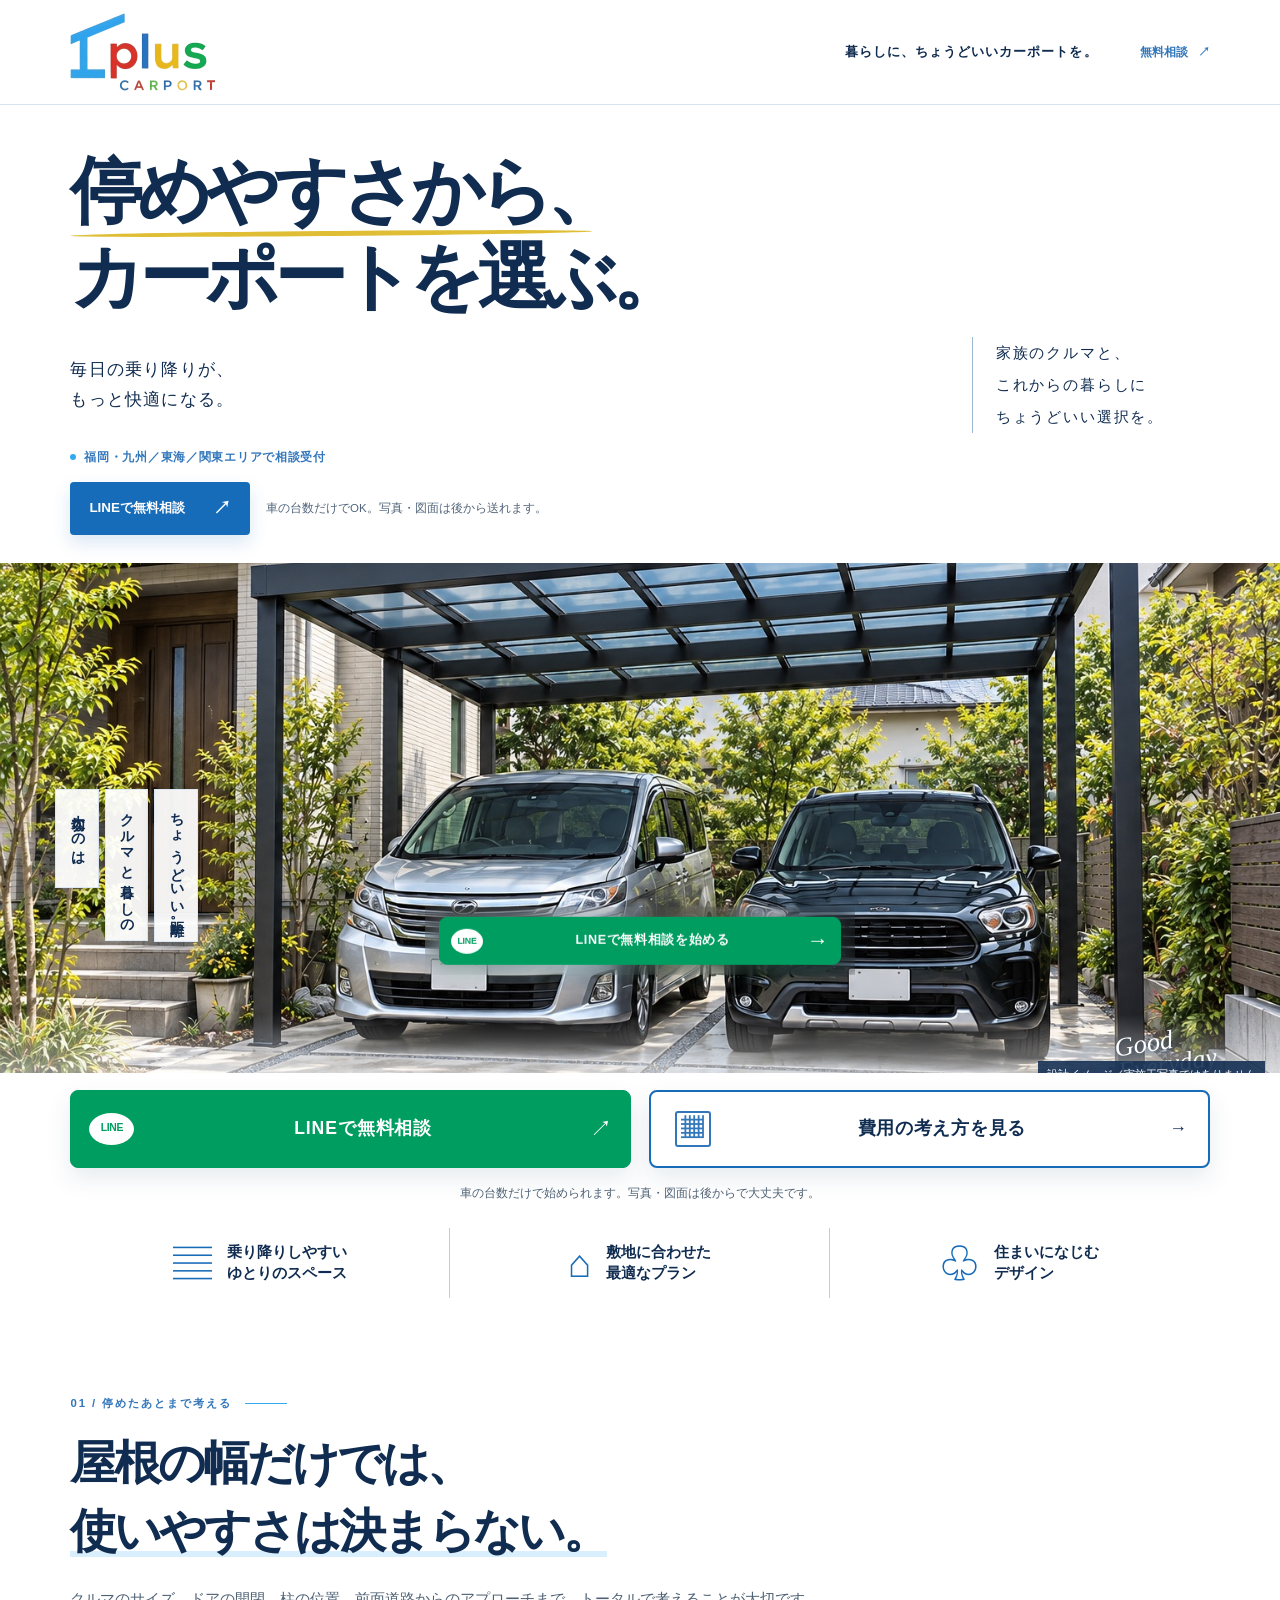
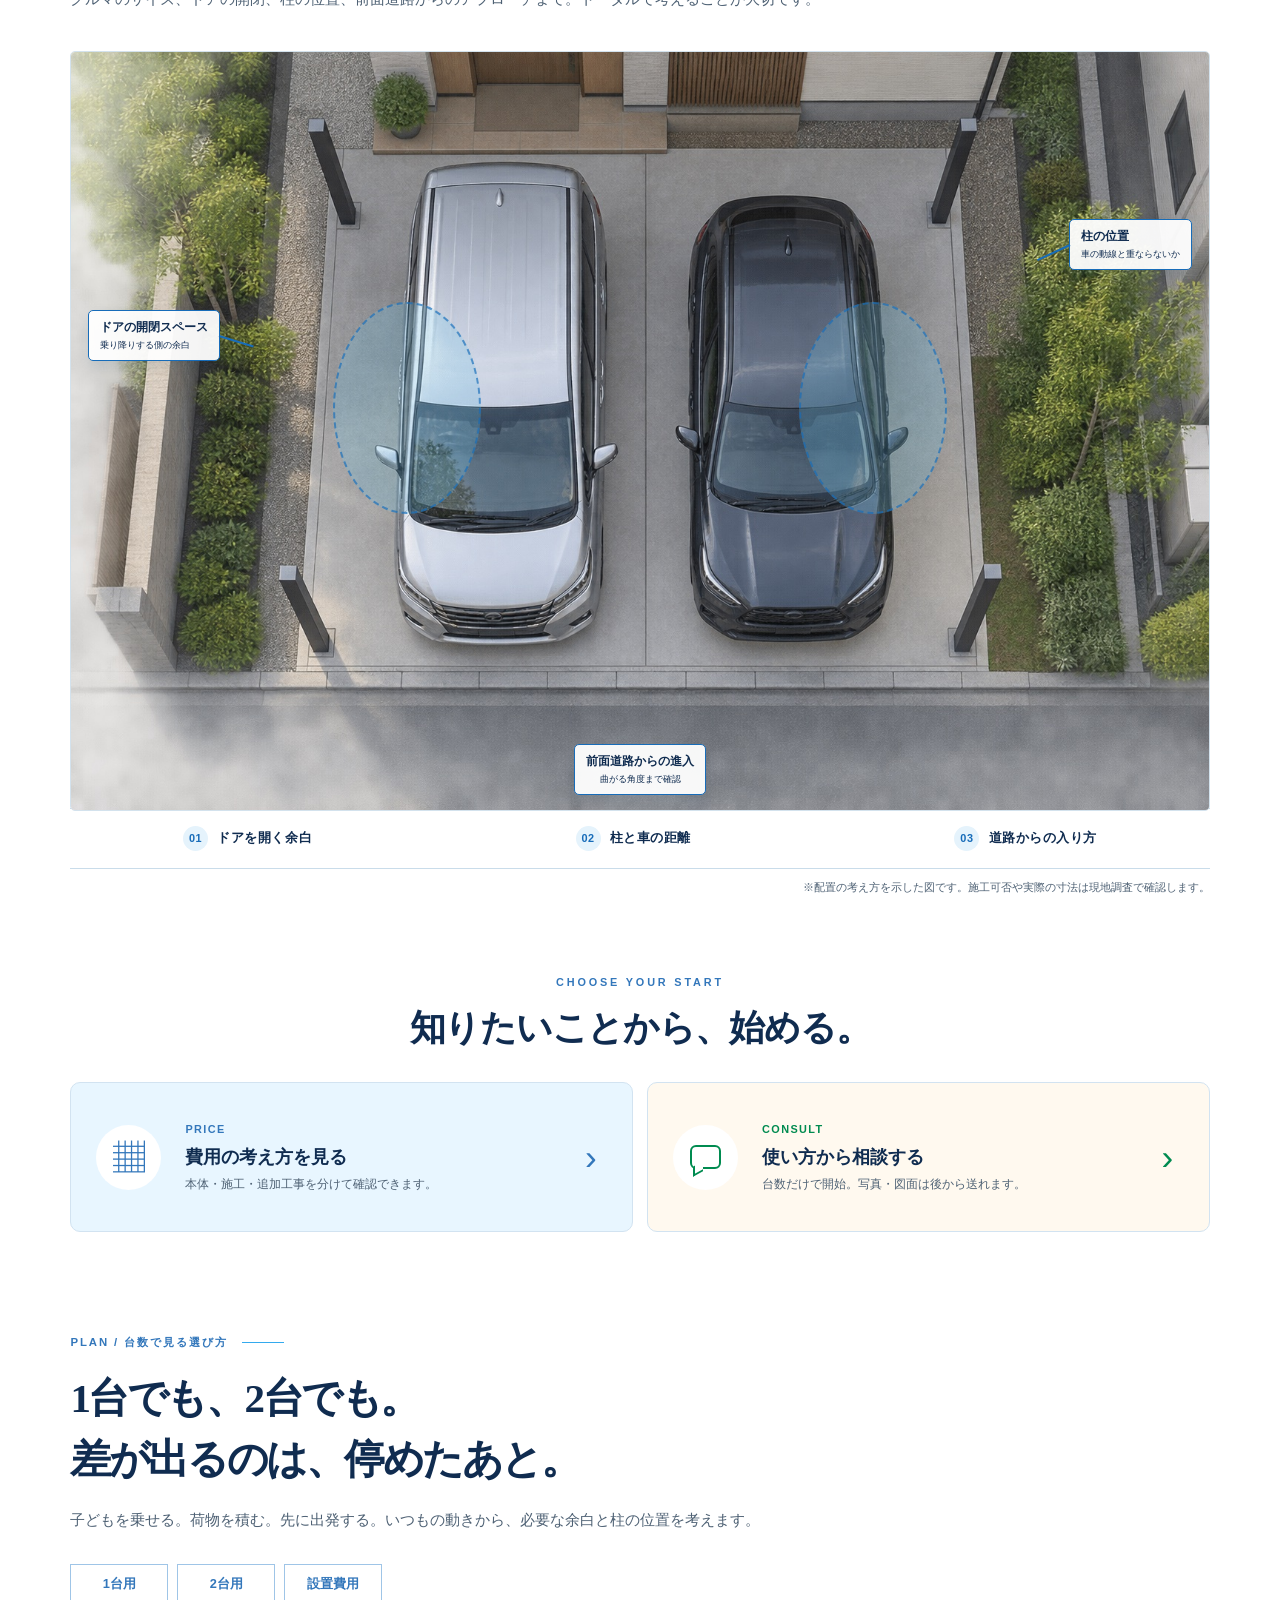
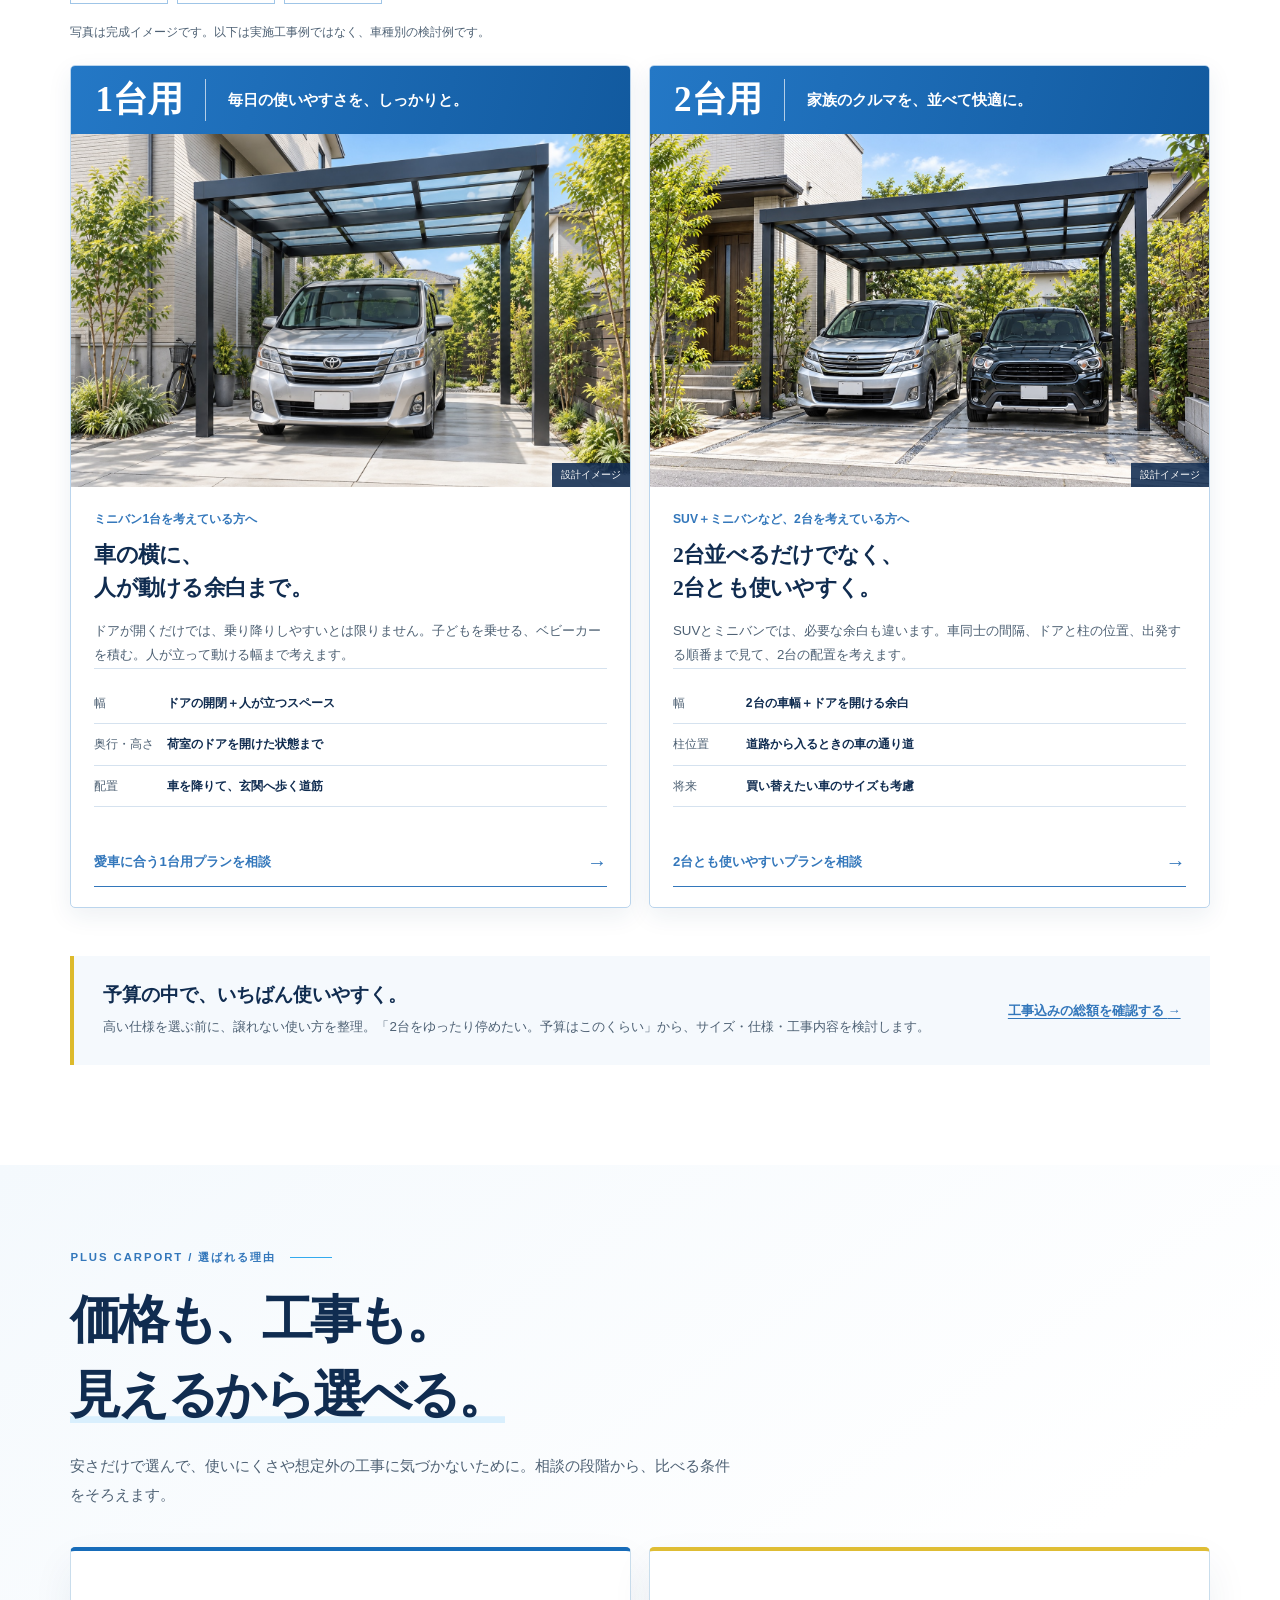
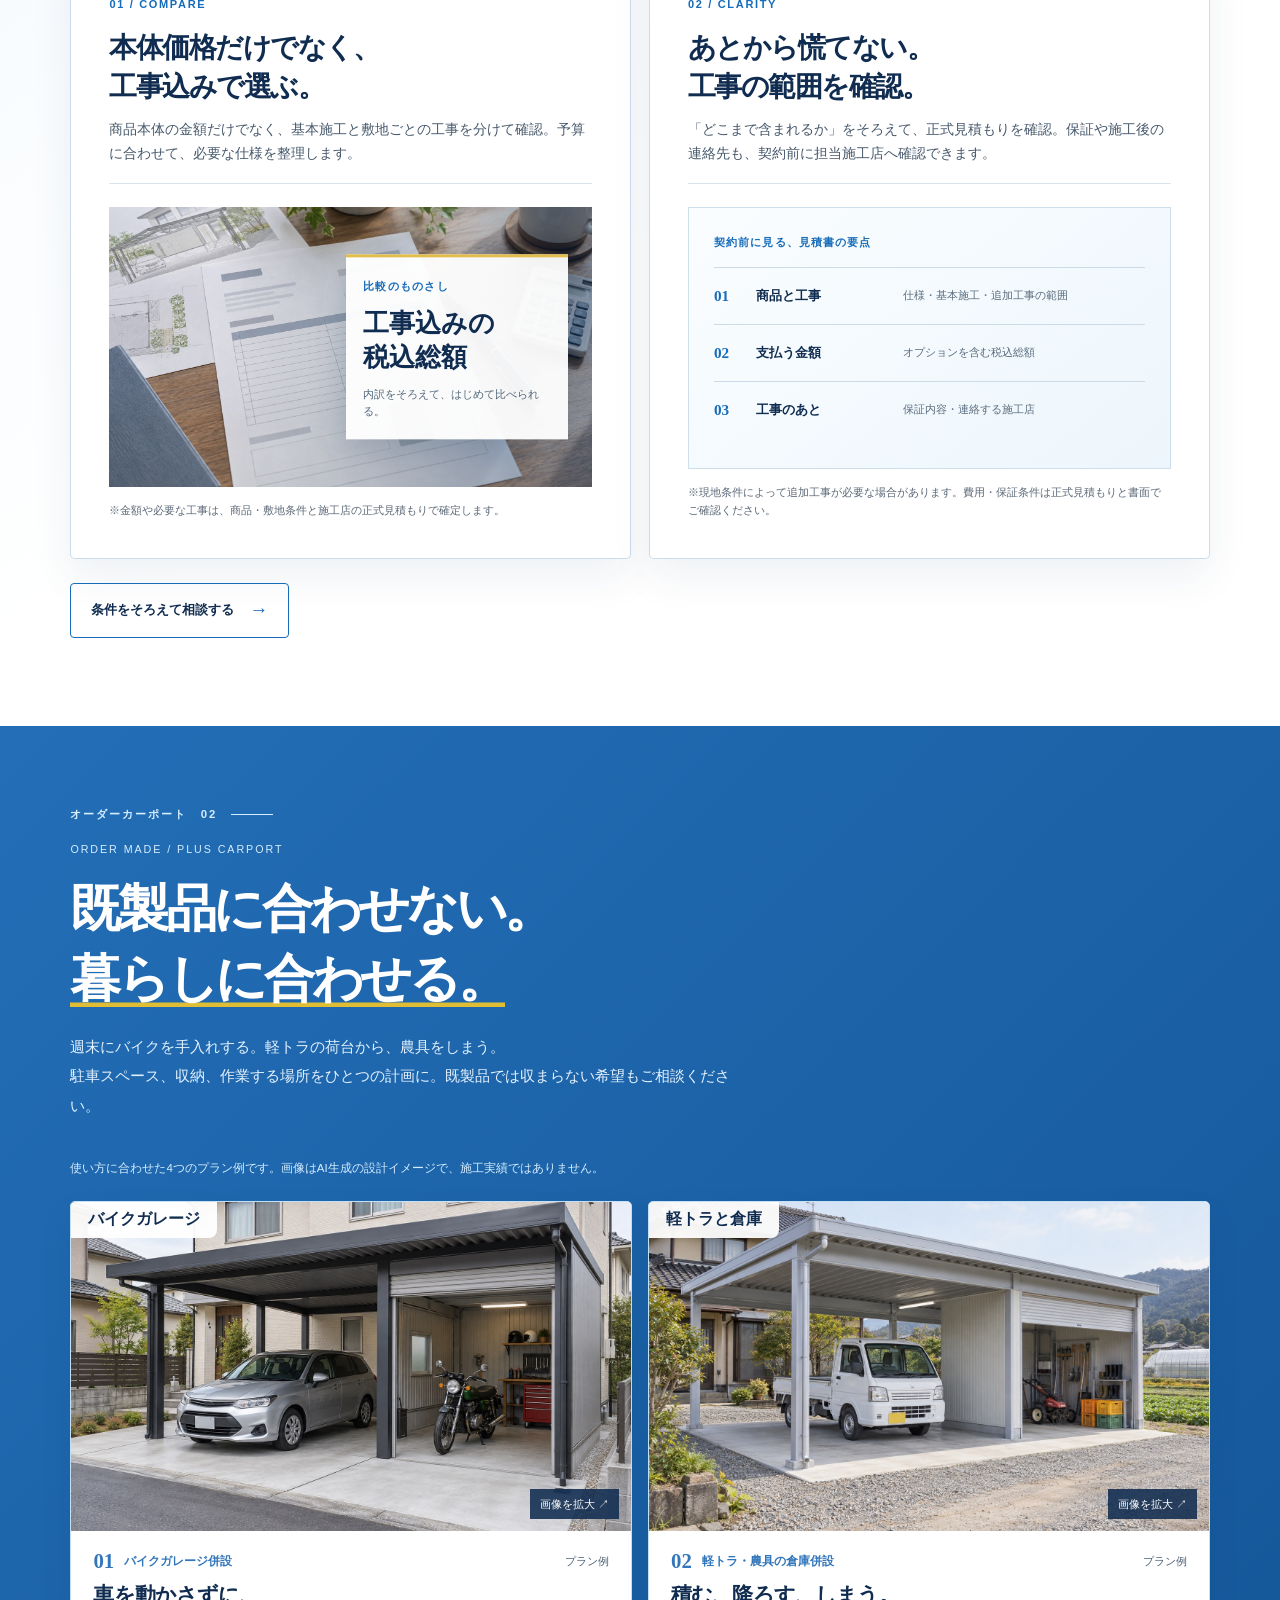
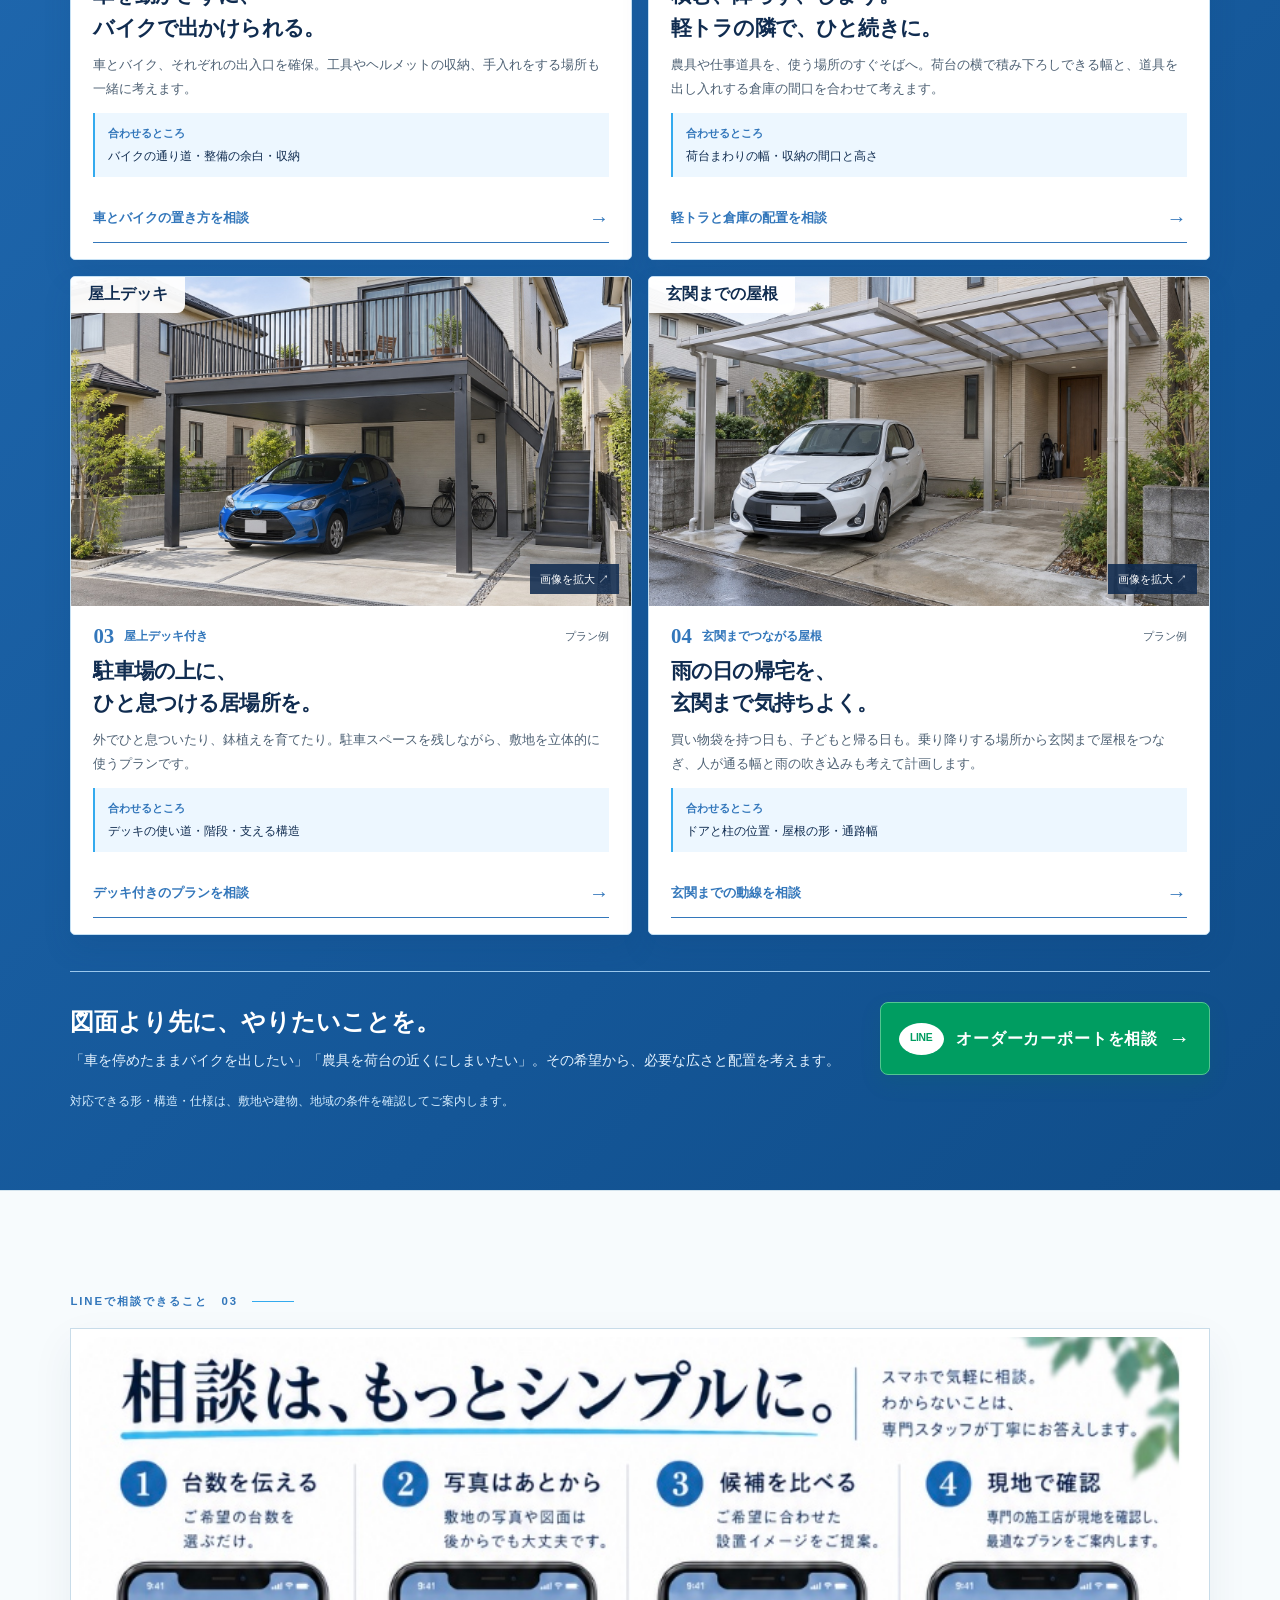
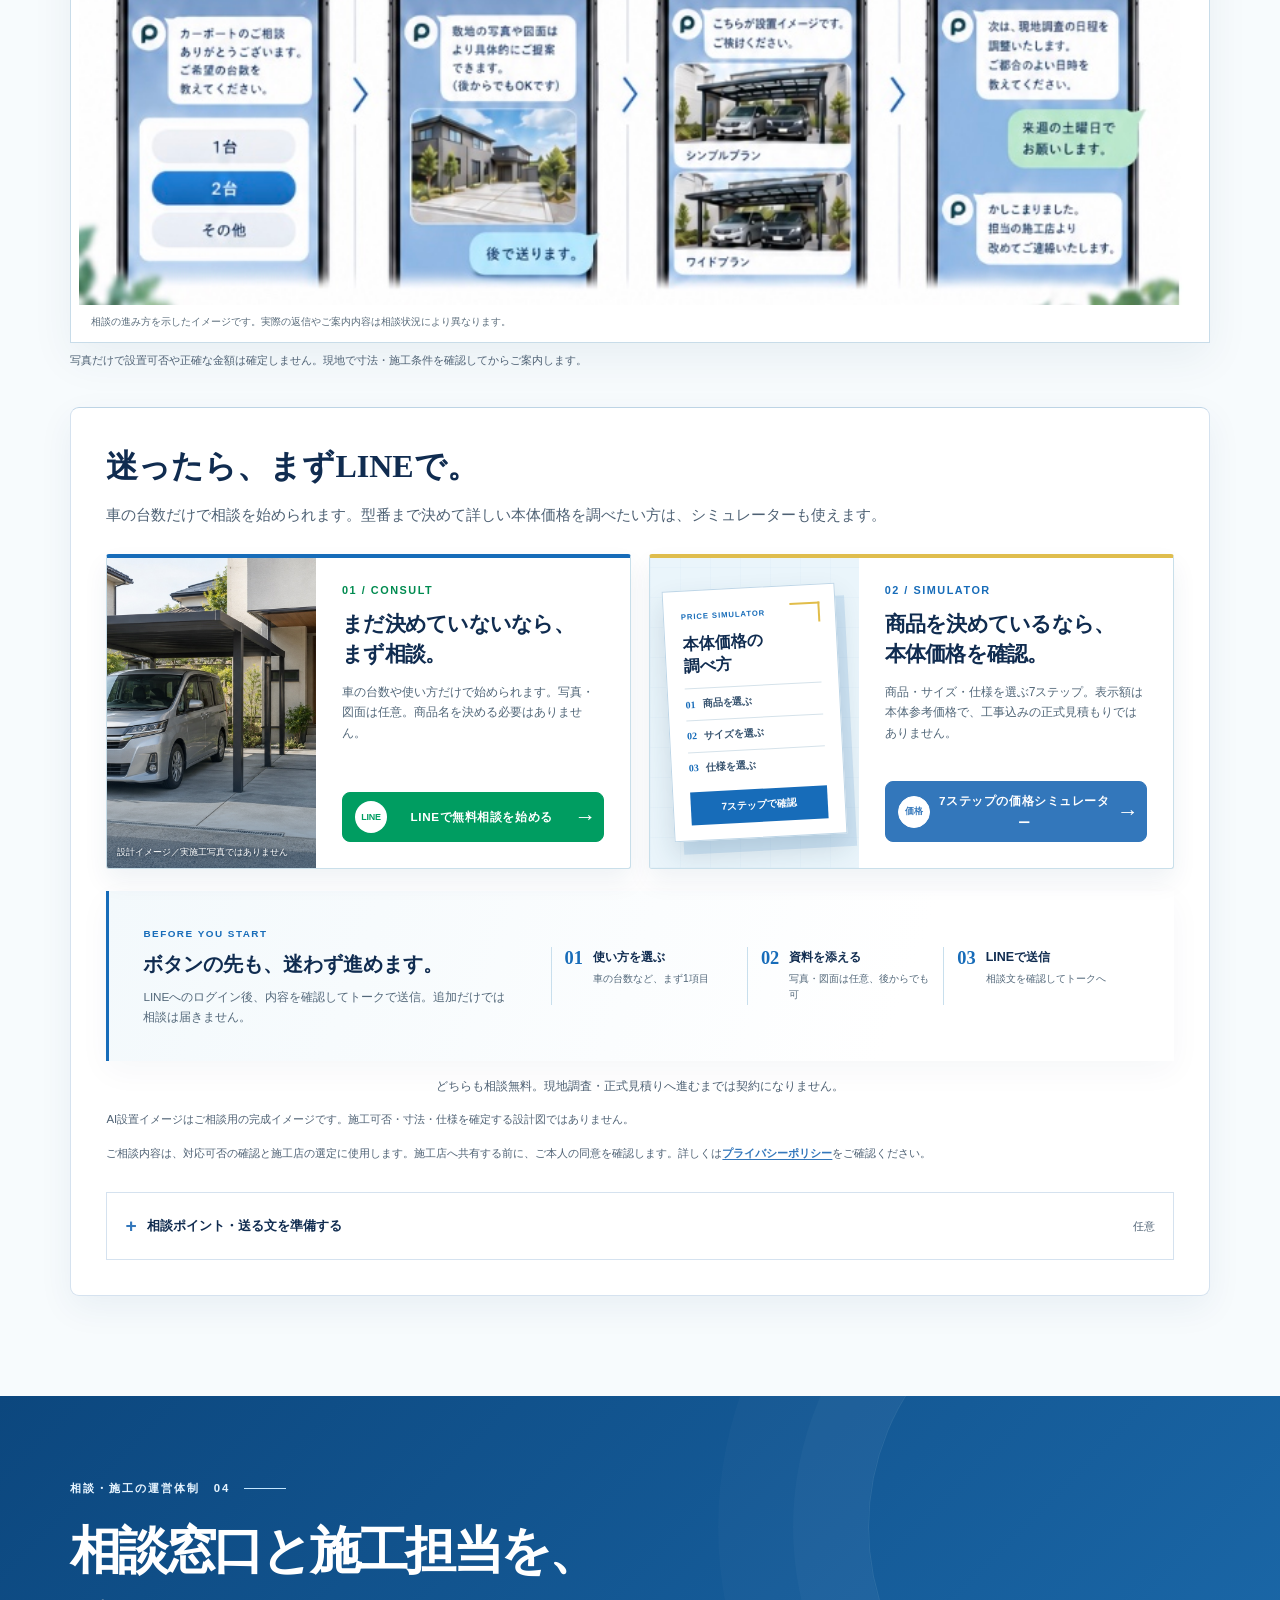
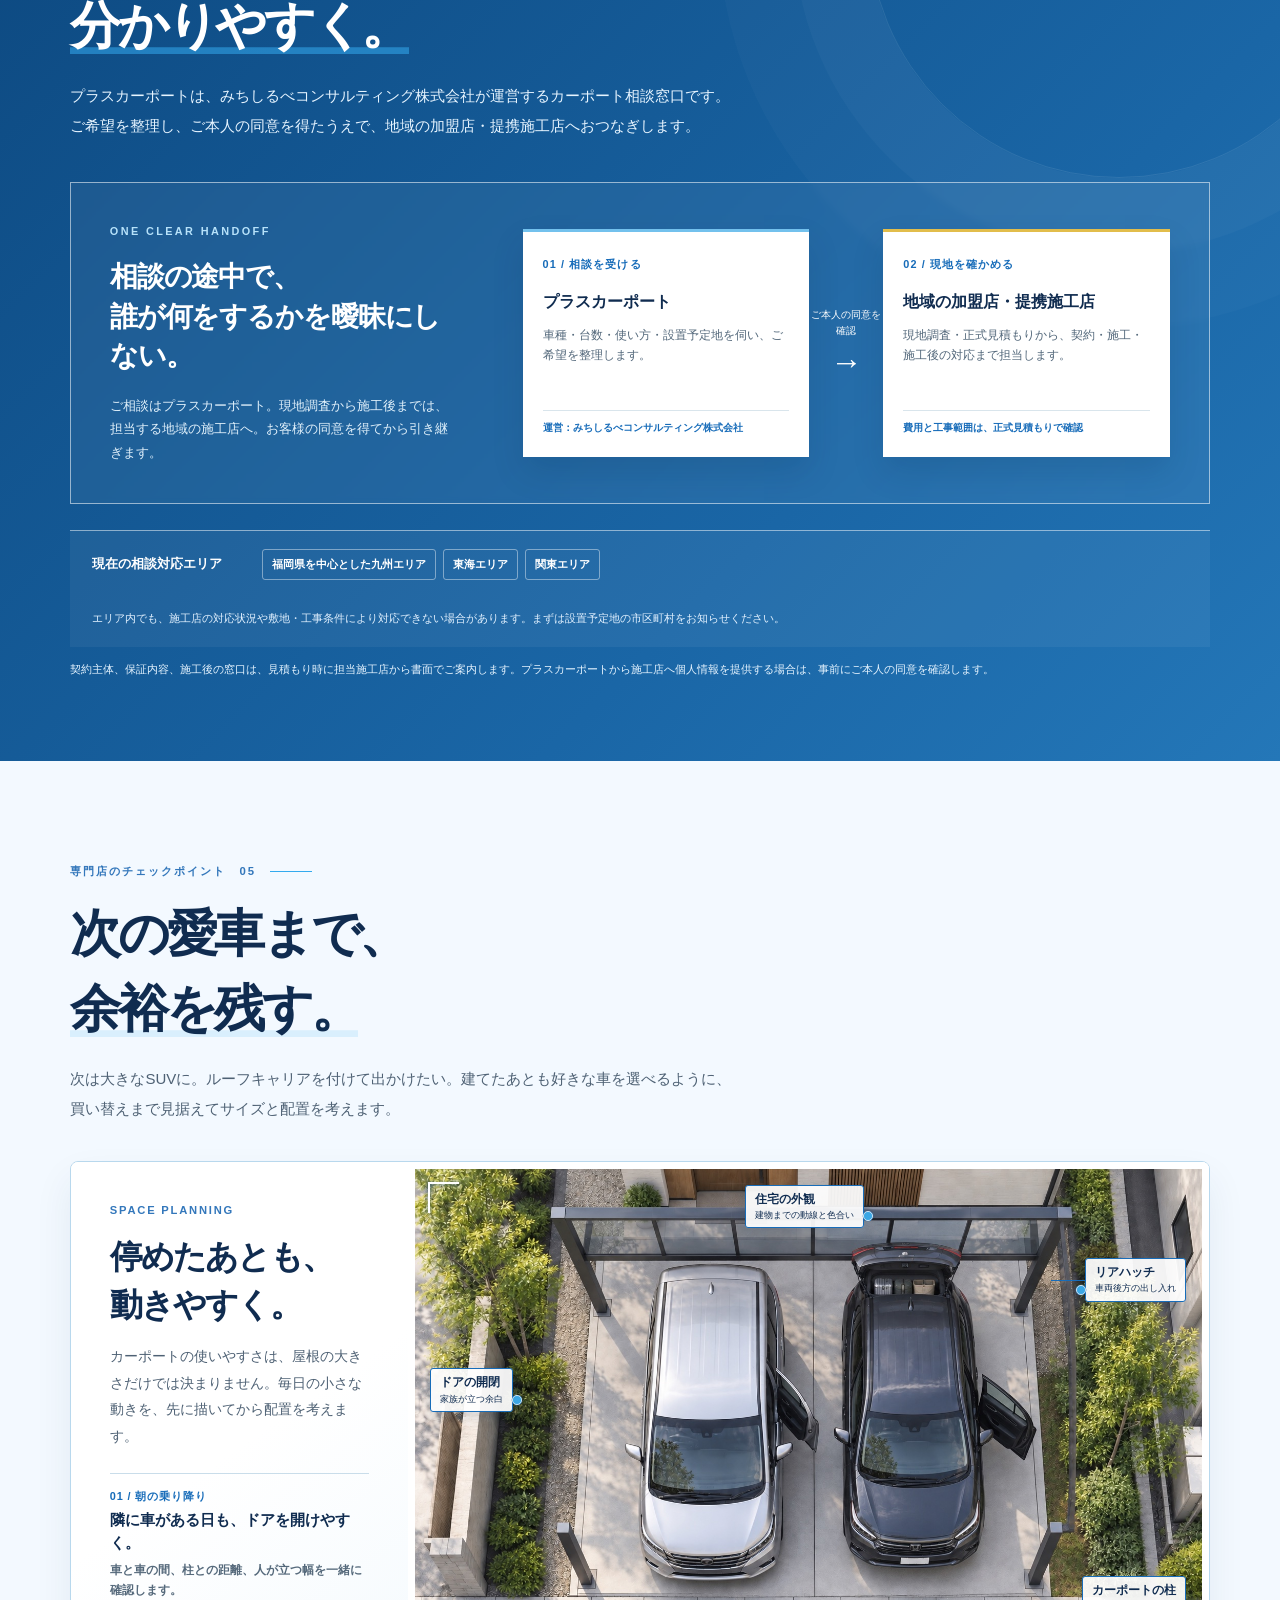
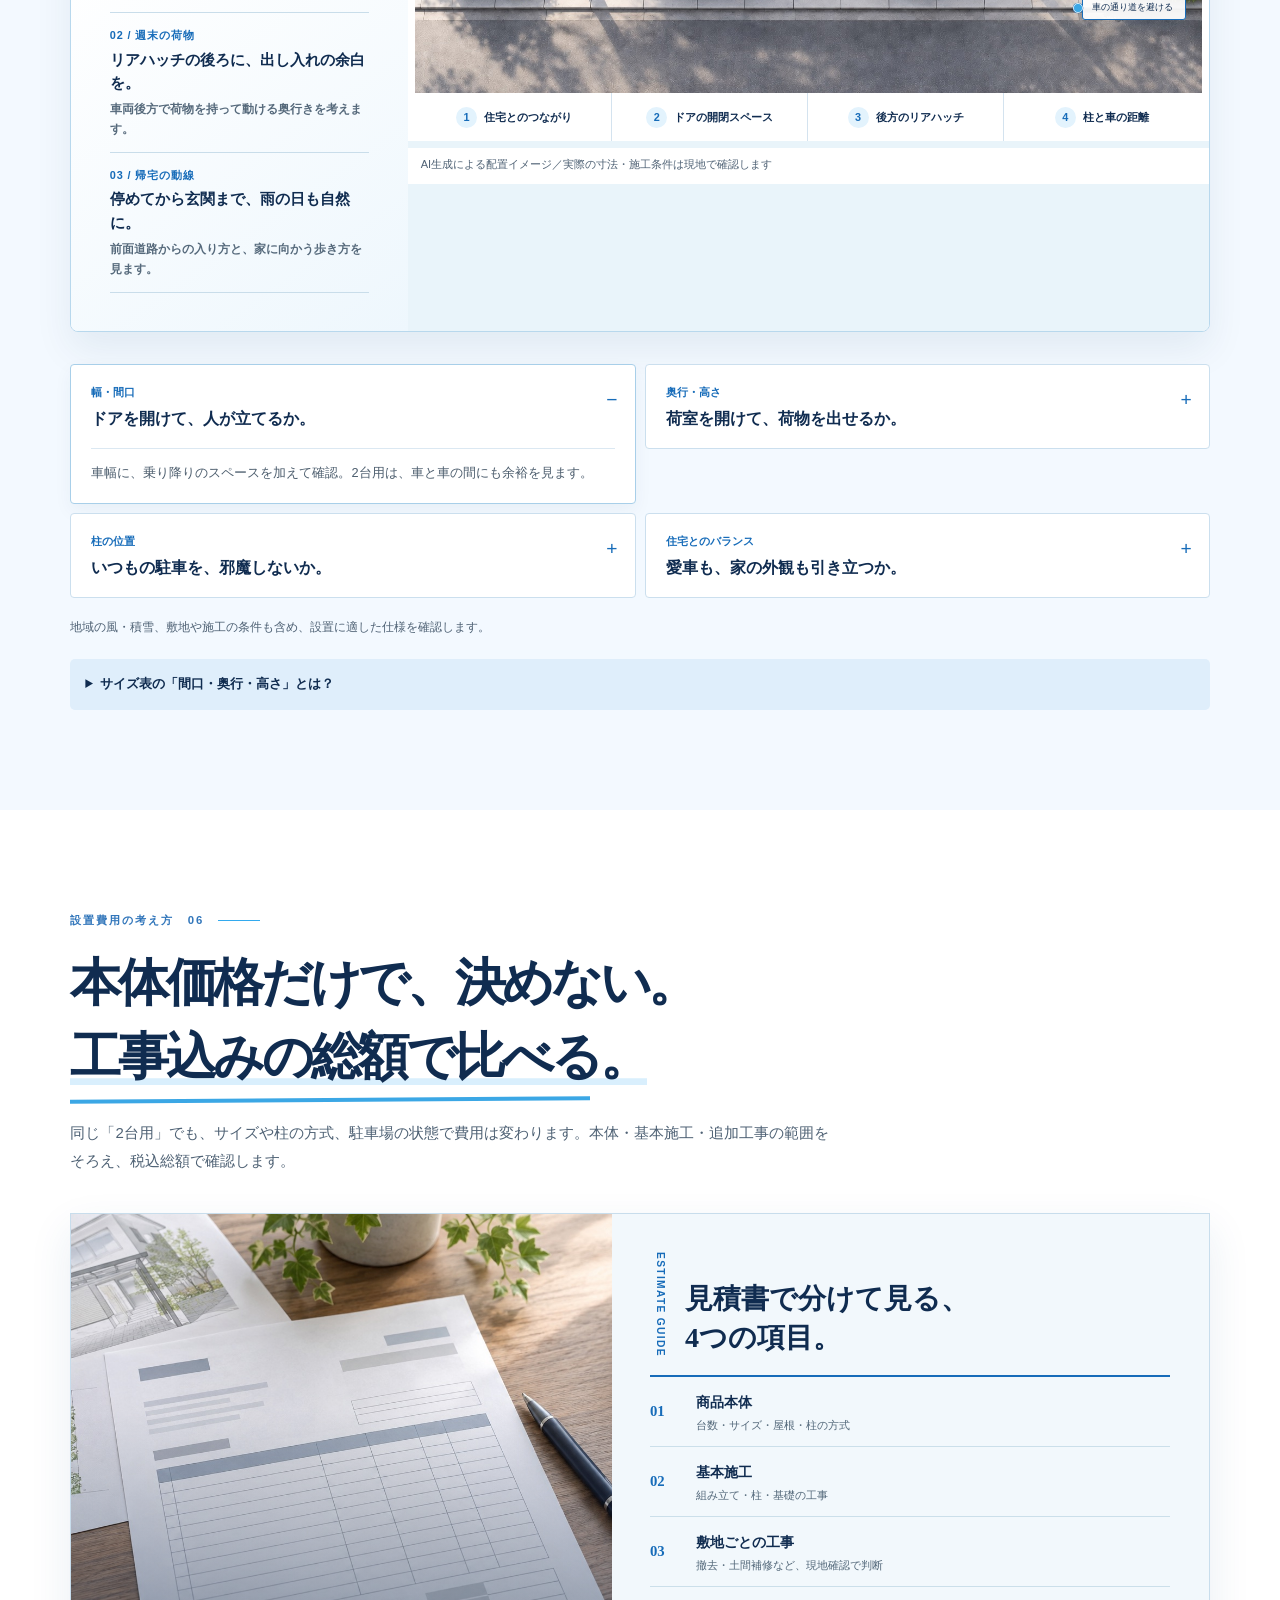
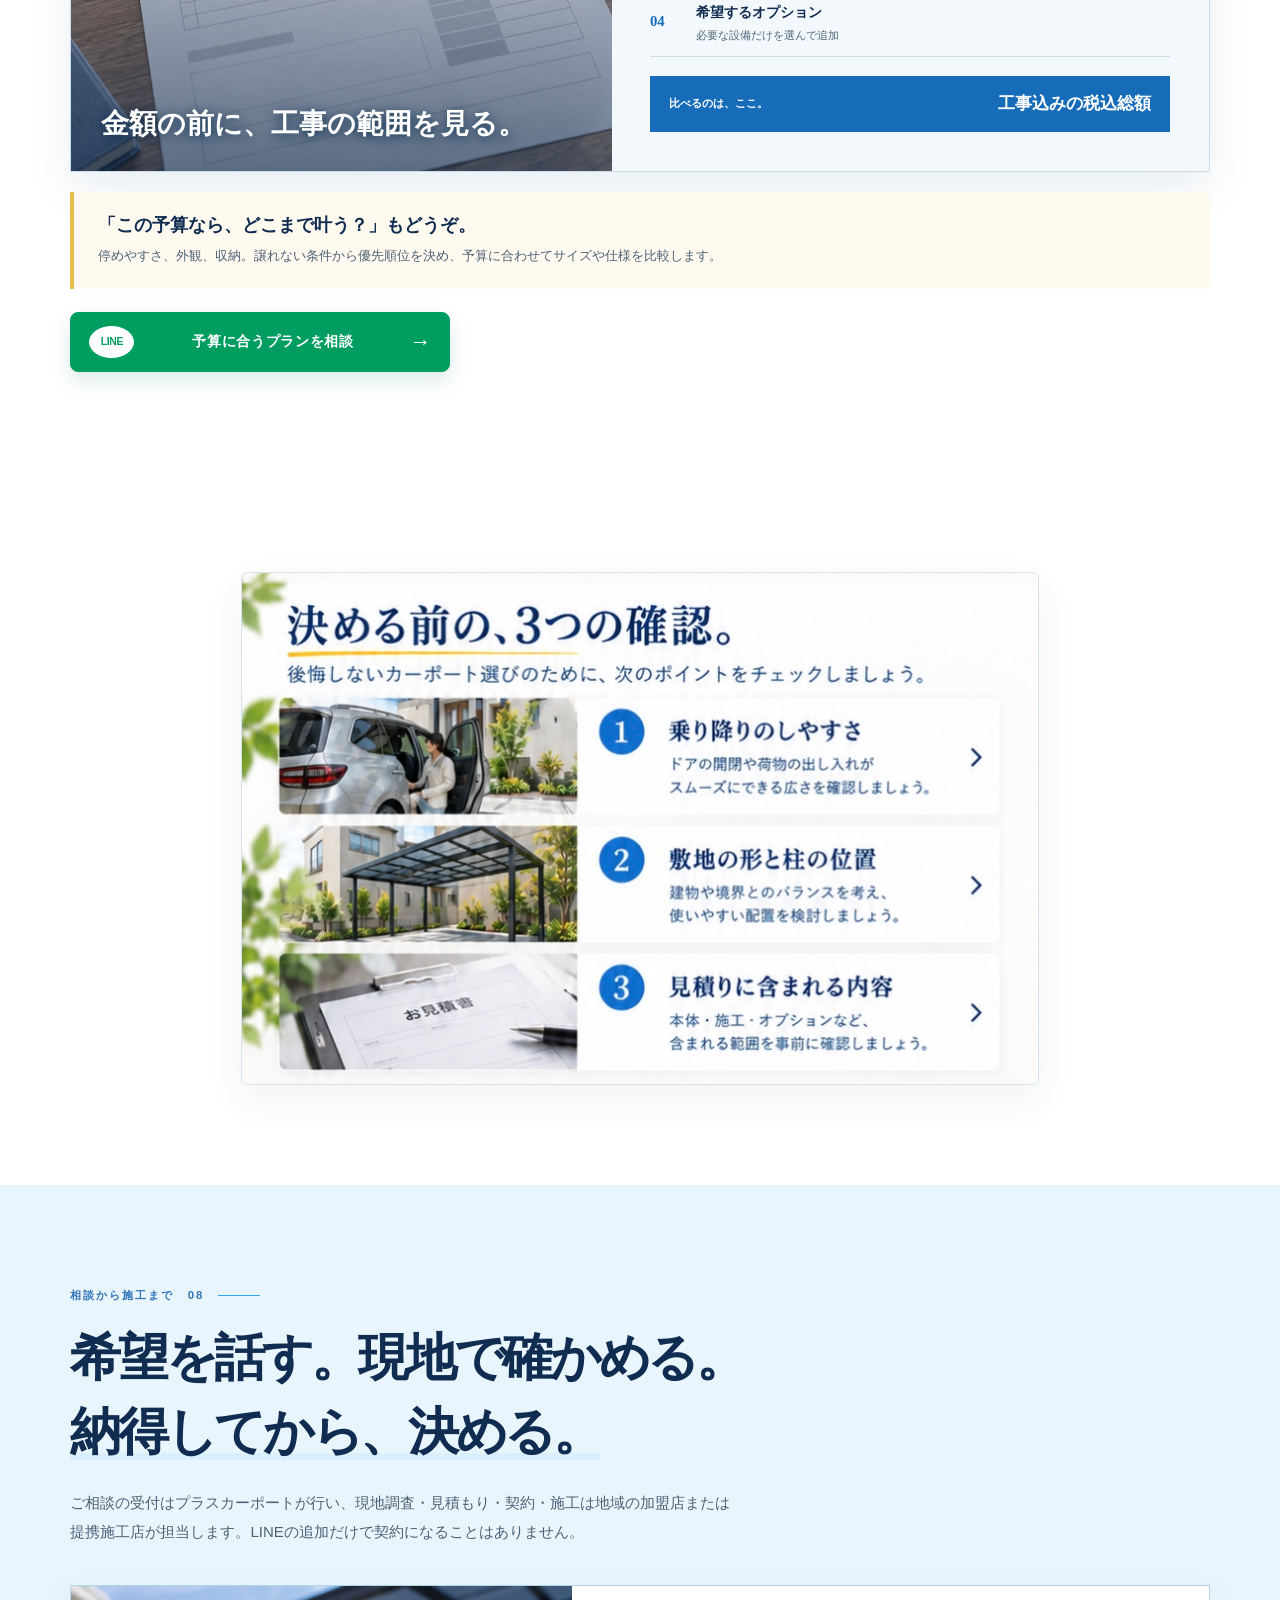
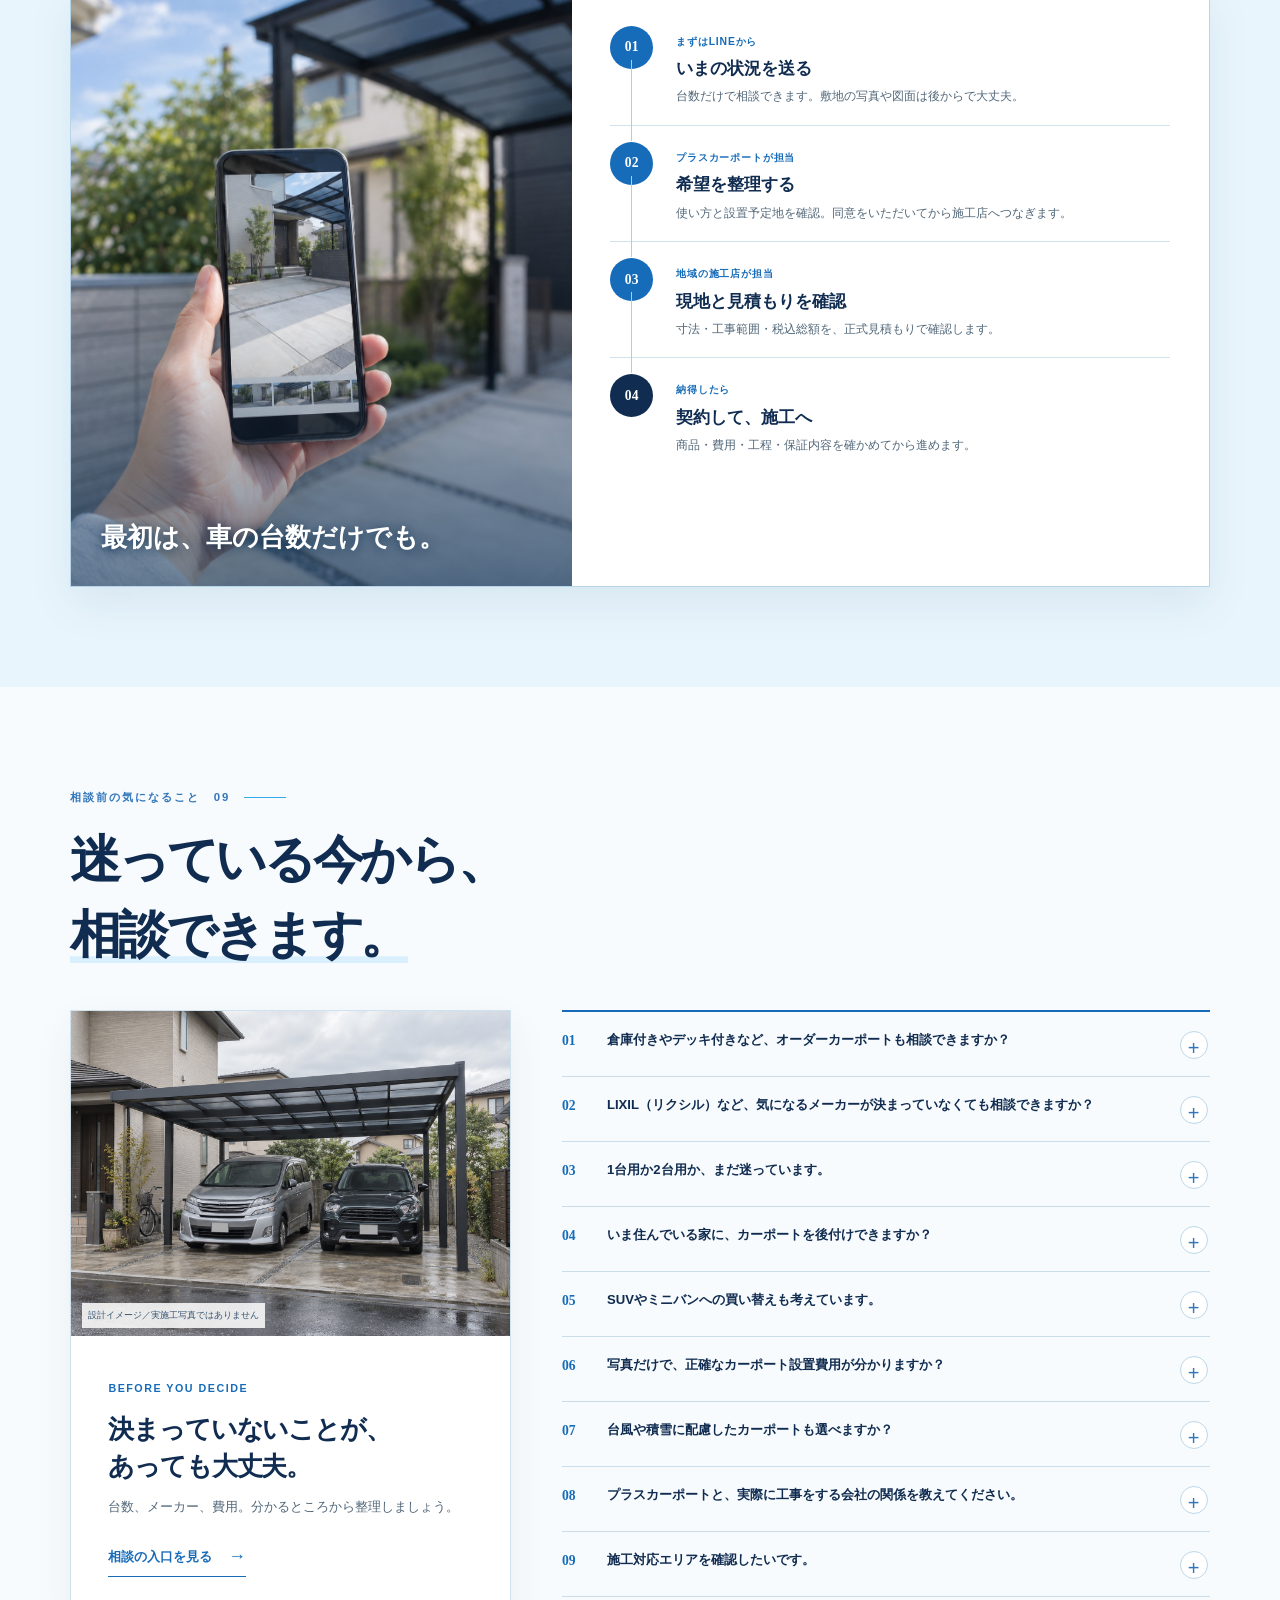
==== public/index.html @ d1f8aa74 "Align LP consultation handoff with LINE journey" ====
<!doctype html>
<html lang="ja">
<head>
  <meta charset="UTF-8" />
  <meta name="viewport" content="width=device-width, initial-scale=1, viewport-fit=cover" />
  <meta name="theme-color" content="#3377bb" />
  <meta name="robots" content="noindex,follow,max-image-preview:large" />
  <meta name="description" content="福岡・九州、東海、関東エリアで、1台用・2台用、後付け、オーダーカーポートをご相談いただける窓口です。車種・台数・敷地に合うプランを整理し、地域の加盟店・提携施工店が現地調査、見積もり、施工を担当します。" />
  <link rel="canonical" href="https://michishirube-consulting.github.io/plus-carport/" />
  <link rel="alternate" hreflang="ja" href="https://michishirube-consulting.github.io/plus-carport/" />
  <link rel="sitemap" type="application/xml" href="https://michishirube-consulting.github.io/plus-carport/sitemap.xml" />
  <meta property="og:type" content="website" />
  <meta property="og:locale" content="ja_JP" />
  <meta property="og:site_name" content="プラスカーポート" />
  <meta property="og:title" content="カーポート専門店プラスカーポート｜1台・2台用・後付け・オーダー設計" />
  <meta property="og:description" content="福岡・九州、東海、関東エリア対応。愛車と敷地に合うカーポートを整理し、地域の加盟店・提携施工店へおつなぎします。" />
  <meta property="og:url" content="https://michishirube-consulting.github.io/plus-carport/" />
  <meta property="og:image" content="https://michishirube-consulting.github.io/plus-carport/assets/hero-editorial-fidelity.jpg" />
  <meta property="og:image:width" content="1536" />
  <meta property="og:image:height" content="1024" />
  <meta property="og:image:alt" content="ミニバンとSUVを並べた2台用カーポートのAI生成による設計イメージ" />
  <meta name="twitter:card" content="summary_large_image" />
  <meta name="twitter:title" content="カーポート専門店プラスカーポート｜1台・2台用・後付け・オーダー設計" />
  <meta name="twitter:description" content="福岡・九州、東海、関東エリア対応。愛車と毎日の動きから、停めやすいカーポートと工事込みの費用を考えます。" />
  <meta name="twitter:image" content="https://michishirube-consulting.github.io/plus-carport/assets/hero-editorial-fidelity.jpg" />
  <link rel="icon" type="image/svg+xml" href="data:image/svg+xml,%3Csvg xmlns='http://www.w3.org/2000/svg' viewBox='0 0 64 64'%3E%3Crect width='64' height='64' rx='12' fill='white'/%3E%3Cpath d='M9 23 55 7v10L31 26v24h18v8H9v-8h13V29L9 34z' fill='%2330a8e5'/%3E%3C/svg%3E" />
  <title>カーポート専門店プラスカーポート｜1台・2台用・後付け・オーダー設計</title>
  <link rel="preload" href="assets/hero-editorial-fidelity.jpg" as="image" fetchpriority="high" media="(min-width: 641px)" />
  <link rel="preload" href="assets/hero-mobile-fidelity-v2.jpg" as="image" fetchpriority="high" media="(max-width: 640px)" />
  <link rel="stylesheet" href="lp-concept.css?v=20260923b" />
  <link rel="stylesheet" href="lp-120.css?v=20260923c" />
  <link rel="stylesheet" href="lp-fidelity.css?v=20260924d" />
  <link rel="stylesheet" href="lp-detail.css?v=20260924i" />
  <link rel="stylesheet" href="lp-consult-polish.css?v=20260924b" />
  <link rel="stylesheet" href="lp-editorial-finish.css?v=20260924a" />
  <link rel="stylesheet" href="lp-whole-page-polish.css?v=20260924b" />
  <script type="application/ld+json">
    {"@context":"https://schema.org","@graph":[{"@type":"Organization","@id":"https://michishirube-consulting.github.io/plus-carport/#organization","name":"みちしるべコンサルティング株式会社","legalName":"みちしるべコンサルティング株式会社","url":"https://michishirube-consulting.github.io/plus-carport/","brand":{"@id":"https://michishirube-consulting.github.io/plus-carport/#brand"}},{"@type":"Brand","@id":"https://michishirube-consulting.github.io/plus-carport/#brand","name":"プラスカーポート","alternateName":"plus CARPORT","url":"https://michishirube-consulting.github.io/plus-carport/","logo":"https://michishirube-consulting.github.io/plus-carport/assets/plus-carport-logo.png"},{"@type":"WebSite","@id":"https://michishirube-consulting.github.io/plus-carport/#website","url":"https://michishirube-consulting.github.io/plus-carport/","name":"プラスカーポート","inLanguage":"ja","publisher":{"@id":"https://michishirube-consulting.github.io/plus-carport/#organization"}},{"@type":"WebPage","@id":"https://michishirube-consulting.github.io/plus-carport/#webpage","url":"https://michishirube-consulting.github.io/plus-carport/","name":"カーポート専門店プラスカーポート｜1台・2台用・後付け・オーダー設計","description":"福岡・九州、東海、関東エリアで、車種・台数・敷地に合わせたカーポート選びと地域の施工店への相談を受け付けるページ。","inLanguage":"ja","isPartOf":{"@id":"https://michishirube-consulting.github.io/plus-carport/#website"},"about":{"@id":"https://michishirube-consulting.github.io/plus-carport/#carport-service"},"primaryImageOfPage":{"@type":"ImageObject","url":"https://michishirube-consulting.github.io/plus-carport/assets/hero-editorial-fidelity.jpg","caption":"AI生成による2台用カーポートの設計イメージ"}},{"@type":"Service","@id":"https://michishirube-consulting.github.io/plus-carport/#carport-service","url":"https://michishirube-consulting.github.io/plus-carport/","name":"プラスカーポートのカーポート相談・施工店案内","serviceType":"カーポートの相談受付、条件整理、加盟店・提携施工店の案内、設置・施工相談","provider":{"@id":"https://michishirube-consulting.github.io/plus-carport/#organization"},"brand":{"@id":"https://michishirube-consulting.github.io/plus-carport/#brand"},"areaServed":[{"@type":"AdministrativeArea","name":"福岡県を中心とした九州エリア"},{"@type":"AdministrativeArea","name":"東海エリア"},{"@type":"AdministrativeArea","name":"関東エリア"}],"description":"車種・台数・使い方を整理し、相談者の同意を得たうえで、対応可能な地域の加盟店・提携施工店へつなぐカーポート相談窓口。現地調査、見積もり、契約、施工は各施工店が担当します。"},{"@type":"FAQPage","@id":"https://michishirube-consulting.github.io/plus-carport/#faq-schema","url":"https://michishirube-consulting.github.io/plus-carport/#faq","mainEntity":[{"@type":"Question","name":"倉庫付きやデッキ付きなど、オーダーカーポートも相談できますか？","acceptedAnswer":{"@type":"Answer","text":"オーダーカーポートも相談できます。倉庫併設、屋上デッキ、玄関への屋根など、希望の使い方や参考写真をもとに、敷地・建物・地域の条件を確認して対応できる形と費用をご案内します。"}},{"@type":"Question","name":"LIXIL（リクシル）など、気になるメーカーが決まっていなくても相談できますか？","acceptedAnswer":{"@type":"Answer","text":"メーカー未定でも相談できます。台数、車種、使い方を先に整理し、取扱可否を含めて候補を確認します。特定メーカーや商品を希望する場合は商品名をお知らせください。"}},{"@type":"Question","name":"1台用か2台用か、まだ迷っています。","acceptedAnswer":{"@type":"Answer","text":"今の台数、将来の買い替え、自転車の置き場などを伺い、敷地の広さと乗り降りの余裕を踏まえて比較します。"}},{"@type":"Question","name":"いま住んでいる家に、カーポートを後付けできますか？","acceptedAnswer":{"@type":"Answer","text":"既存住宅も検討できます。敷地の寸法、境界、土間、地中の配管、道路や玄関との位置関係を確認して設置可否を判断します。"}},{"@type":"Question","name":"SUVやミニバンへの買い替えも考えています。","acceptedAnswer":{"@type":"Answer","text":"候補の車種があれば、今の車に加えて次の車の幅・長さ・高さ、ドアと荷室の開閉も含めて検討します。"}},{"@type":"Question","name":"写真だけで、正確なカーポート設置費用が分かりますか？","acceptedAnswer":{"@type":"Answer","text":"写真は希望や駐車場の状態を把握する出発点です。正確な設置可否や金額は、寸法・基礎・既存物などの施工条件を現地で確認してからご案内します。"}},{"@type":"Question","name":"台風や積雪に配慮したカーポートも選べますか？","acceptedAnswer":{"@type":"Answer","text":"地域の基準風速や積雪量、敷地条件を確認し、製品ごとの耐風圧・耐積雪性能を比較して候補を検討します。"}},{"@type":"Question","name":"プラスカーポートと、実際に工事をする会社の関係を教えてください。","acceptedAnswer":{"@type":"Answer","text":"プラスカーポートは、みちしるべコンサルティング株式会社が運営する相談窓口です。相談内容を整理し、同意を得たうえで地域の加盟店・提携施工店へつなぎます。現地調査、見積もり、契約、施工、施工後の対応は、担当する施工店が行います。"}},{"@type":"Question","name":"施工対応エリアを確認したいです。","acceptedAnswer":{"@type":"Answer","text":"福岡県を中心とした九州エリア、東海エリア、関東エリアで相談を受け付けています。エリア内でも施工店の対応状況や敷地条件により対応できない場合があるため、設置予定地の市区町村を確認してご案内します。"}}]}]}
  </script>
  <script id="contact-config" type="application/json">{"lineUrl":"https://liff.line.me/2008296342-NND2cbRC?mode=direct"}</script>
</head>
<body>
  <a class="skip-link" href="#main-content">本文へ移動</a>
  <div class="site-shell">
    <header class="site-header">
      <a class="brand" href="#main-content" aria-label="プラスカーポート トップへ">
        <span class="brand-logo brand-logo--header"><img src="assets/plus-carport-logo.png" width="2048" height="2048" alt="" /></span>
      </a>
      <p class="header-tagline">暮らしに、ちょうどいいカーポートを。</p>
      <a class="header-consult" href="#consult-action" data-line-direct data-position="header">無料相談 <span aria-hidden="true">↗</span></a>
      <details class="mobile-menu"><summary><span aria-hidden="true">☰</span><span>メニュー</span></summary><nav aria-label="モバイルメニュー"><a href="#examples">選び方</a><a href="#custom-carport">オーダー例</a><a href="#cost">価格の考え方</a><a href="#consult-action" data-consult-entry data-position="mobile-menu">LINEで相談</a></nav></details>
    </header>
    <main id="main-content">
      <section class="hero" aria-labelledby="hero-title">
        <div class="hero-intro">
          <h1 id="hero-title"><span class="hero-title-desktop"><span>停めやすさから、</span><br />カーポートを選ぶ。</span><span class="hero-title-mobile">車を守る。<br />その先の<br />暮らしまで。</span></h1>
          <div class="hero-copy-row"><p class="hero-lead"><span class="desktop-only">毎日の乗り降りが、<br />もっと快適になる。</span><span class="mobile-only">条件に合うカーポートを、<br />価格とイメージから選べます。</span></p><p class="hero-side-copy">家族のクルマと、<br />これからの暮らしに<br />ちょうどいい選択を。</p></div>
          <p class="hero-area">福岡・九州／東海／関東エリアで相談受付</p>
          <div class="hero-early-action"><a href="#consult-action" data-line-direct data-position="hero-first-view">LINEで無料相談 <span aria-hidden="true">↗</span></a><span>車の台数だけでOK。写真・図面は後から送れます。</span></div>
        </div>
        <figure class="hero-media">
          <picture><source media="(max-width: 640px)" srcset="assets/hero-mobile-fidelity-v2.jpg" /><img src="assets/hero-editorial-fidelity.jpg" width="1536" height="1024" alt="日本の住宅の2台用カーポートにミニバンとSUVを並べたAI生成の設計イメージ。実施工写真ではありません。" fetchpriority="high" /></picture>
          <div class="hero-photo-callout" aria-hidden="true"><span>大切なのは、</span><span>クルマと暮らしの</span><span>ちょうどいい距離。</span></div><span class="hero-english" aria-hidden="true">Good<br />Everyday</span>
          <figcaption class="image-note">設計イメージ／実施工写真ではありません</figcaption>
        </figure>
        <div class="hero-action-card">
          <a class="line-button" href="#consult-action" data-line-direct data-position="hero"><span class="chat-icon" aria-hidden="true">LINE</span><span>LINEで無料相談</span><span class="button-arrow" aria-hidden="true">↗</span></a>
          <nav class="hero-shortcuts" aria-label="知りたいことから見る">
            <a href="#cost" data-intent-link data-position="hero-price-guide"><span class="price-icon" aria-hidden="true">▦</span>費用の考え方を見る <span aria-hidden="true">→</span></a>
          </nav>
          <p class="button-note">車の台数だけで始められます。写真・図面は後からで大丈夫です。</p>
        </div>
        <div class="hero-benefits" aria-label="プラスカーポートが大切にすること"><div><span aria-hidden="true">▤</span>乗り降りしやすい<br />ゆとりのスペース</div><div><span aria-hidden="true">⌂</span>敷地に合わせた<br />最適なプラン</div><div><span aria-hidden="true">♧</span>住まいになじむ<br />デザイン</div></div>
      </section>

      <section class="examples" id="examples" aria-labelledby="examples-title">
        <div class="section-heading">
          <p class="section-number">01 / 停めたあとまで考える</p>
          <h2 id="examples-title"><span class="desktop-only">屋根の幅だけでは、<br /><em>使いやすさは決まらない。</em></span><span class="mobile-only">家と車に、<br /><em>ちょうどいい形を。</em></span></h2>
          <p>クルマのサイズ、ドアの開閉、柱の位置、前面道路からのアプローチまで。トータルで考えることが大切です。</p>
        </div>
        <div class="parking-diagram">
          <div class="parking-diagram-visual"><img src="assets/parking-plan-photo-120b.jpg" width="1536" height="1024" loading="lazy" alt="2台の車、敷地の植栽、4本の柱と前面道路を上から見たAI生成の配置イメージ。設計図や施工実績ではありません。" /><span class="parking-clearance parking-clearance--left" aria-hidden="true"></span><span class="parking-clearance parking-clearance--right" aria-hidden="true"></span><span class="parking-callout parking-callout--door"><strong>ドアの開閉スペース</strong><small>乗り降りする側の余白</small></span><span class="parking-callout parking-callout--post"><strong>柱の位置</strong><small>車の動線と重ならないか</small></span><span class="parking-callout parking-callout--entry"><strong>前面道路からの進入</strong><small>曲がる角度まで確認</small></span></div>
          <div class="parking-diagram-copy"><span><b>01</b> ドアを開く余白</span><span><b>02</b> 柱と車の距離</span><span><b>03</b> 道路からの入り方</span></div>
          <p class="diagram-note">※配置の考え方を示した図です。施工可否や実際の寸法は現地調査で確認します。</p>
        </div>
        <div class="decision-heading"><p>CHOOSE YOUR START</p><h3><span class="desktop-only">知りたいことから、始める。</span><span class="mobile-only">選び方は、ふたつ。</span></h3></div>
        <div class="decision-grid" aria-label="相談の2つの入口">
          <a class="decision-card decision-card--price" href="#cost" data-intent-link data-position="early-choice-price-guide"><img class="decision-photo" src="assets/one-car-fidelity.jpg" width="1536" height="1024" alt="" loading="lazy" /><span class="decision-symbol" aria-hidden="true">▦</span><span class="decision-card-text"><small>PRICE</small><strong>費用の考え方を見る</strong><span>本体・施工・追加工事を分けて確認できます。</span></span><span class="decision-arrow" aria-hidden="true">›</span></a>
          <a class="decision-card decision-card--line" href="#consult-action" data-line-direct data-position="early-choice-line"><img class="decision-photo" src="assets/hero-editorial-fidelity.jpg" width="1536" height="1024" alt="" loading="lazy" /><span class="decision-symbol decision-symbol--chat" aria-hidden="true"></span><span class="decision-card-text"><small>CONSULT</small><strong>使い方から相談する</strong><span>台数だけで開始。写真・図面は後から送れます。</span></span><span class="decision-arrow" aria-hidden="true">›</span></a>
        </div>
        <div class="example-intro"><p class="section-number">PLAN / 台数で見る選び方</p><h3>1台でも、2台でも。<br />差が出るのは、停めたあと。</h3><p>子どもを乗せる。荷物を積む。先に出発する。いつもの動きから、必要な余白と柱の位置を考えます。</p></div>
        <nav class="filter-row" aria-label="台数別の検討プラン"><a class="filter-chip" href="#case-one">1台用</a><a class="filter-chip" href="#case-two">2台用</a><a class="filter-chip" href="#cost">設置費用</a></nav>
        <p class="image-disclosure">写真は完成イメージです。以下は実施工事例ではなく、車種別の検討例です。</p>
        <div class="case-grid">
          <article class="case-card" id="case-one">
            <div class="case-banner"><strong>1台用</strong><span>毎日の使いやすさを、しっかりと。</span></div>
            <div class="case-image"><img src="assets/one-car-fidelity.jpg" width="1536" height="1024" alt="1台用カーポートのAI生成による設計イメージ。実施工写真ではありません。" loading="lazy" /><span class="case-tag">1台用</span><span class="image-note">設計イメージ</span></div>
            <div class="case-body">
              <span class="mobile-plan-count" role="heading" aria-level="3">1台用</span><span class="case-mobile-desc">毎日の乗り降りも、雨の日の出入りもスムーズに。</span><p class="case-kicker">ミニバン1台を考えている方へ</p>
              <h3>車の横に、<br />人が動ける余白まで。</h3>
              <p>ドアが開くだけでは、乗り降りしやすいとは限りません。子どもを乗せる、ベビーカーを積む。人が立って動ける幅まで考えます。</p>
              <dl class="spec-list"><div><dt>幅</dt><dd>ドアの開閉＋人が立つスペース</dd></div><div><dt>奥行・高さ</dt><dd>荷室のドアを開けた状態まで</dd></div><div><dt>配置</dt><dd>車を降りて、玄関へ歩く道筋</dd></div></dl>
              <a class="text-link" href="#consult-action" data-consult-entry data-position="one-car" data-plan="one-car">愛車に合う1台用プランを相談 <span aria-hidden="true">→</span></a>
            </div>
          </article>
          <article class="case-card case-card--two" id="case-two">
            <div class="case-banner"><strong>2台用</strong><span>家族のクルマを、並べて快適に。</span></div>
            <div class="case-image"><img src="assets/hero-editorial-fidelity.jpg" width="1536" height="1024" alt="ミニバンとSUVを並べた2台用カーポートのAI生成による設計イメージ。実施工写真ではありません。" loading="lazy" /><span class="case-tag">2台用</span><span class="image-note">設計イメージ</span></div>
            <div class="case-body">
              <span class="mobile-plan-count" role="heading" aria-level="3">2台用</span><span class="case-mobile-desc">家族の車を並べて、2台とも使いやすく。</span><p class="case-kicker">SUV＋ミニバンなど、2台を考えている方へ</p>
              <h3>2台並べるだけでなく、<br />2台とも使いやすく。</h3>
              <p>SUVとミニバンでは、必要な余白も違います。車同士の間隔、ドアと柱の位置、出発する順番まで見て、2台の配置を考えます。</p>
              <dl class="spec-list"><div><dt>幅</dt><dd>2台の車幅＋ドアを開ける余白</dd></div><div><dt>柱位置</dt><dd>道路から入るときの車の通り道</dd></div><div><dt>将来</dt><dd>買い替えたい車のサイズも考慮</dd></div></dl>
              <a class="text-link" href="#consult-action" data-consult-entry data-position="two-car" data-plan="two-car">2台とも使いやすいプランを相談 <span aria-hidden="true">→</span></a>
            </div>
          </article>
        </div>
        <div class="cost-bridge"><strong>予算の中で、いちばん使いやすく。</strong><p>高い仕様を選ぶ前に、譲れない使い方を整理。「2台をゆったり停めたい。予算はこのくらい」から、サイズ・仕様・工事内容を検討します。</p><a href="#cost">工事込みの総額を確認する <span aria-hidden="true">→</span></a></div>
      </section>

      <section class="reasons-section" id="reasons" aria-labelledby="reasons-title">
        <div class="section-heading reasons-heading"><p class="section-number">PLUS CARPORT / 選ばれる理由</p><h2 id="reasons-title">価格も、工事も。<br /><em>見えるから選べる。</em></h2><p>安さだけで選んで、使いにくさや想定外の工事に気づかないために。相談の段階から、比べる条件をそろえます。</p></div>
        <div class="reason-panels">
          <article class="reason-panel reason-panel--compare">
            <div class="reason-panel-heading"><span class="reason-index">01 / COMPARE</span><h3>本体価格だけでなく、<br />工事込みで選ぶ。</h3><p>商品本体の金額だけでなく、基本施工と敷地ごとの工事を分けて確認。予算に合わせて、必要な仕様を整理します。</p></div>
            <div class="reason-estimate" aria-label="見積もりは本体、基本施工、敷地ごとの工事に分け、税込総額で比べます">
              <img src="assets/estimate-editorial-120b.jpg" width="1536" height="1024" alt="見積書を確認するイメージ。実際の見積書ではありません。" loading="lazy" />
              <div class="reason-estimate-slip"><span>比較のものさし</span><strong>工事込みの<br />税込総額</strong><small>内訳をそろえて、はじめて比べられる。</small></div>
            </div>
            <p class="reason-footnote">※金額や必要な工事は、商品・敷地条件と施工店の正式見積もりで確定します。</p>
          </article>
          <article class="reason-panel reason-panel--clarity">
            <div class="reason-panel-heading"><span class="reason-index">02 / CLARITY</span><h3>あとから慌てない。<br />工事の範囲を確認。</h3><p>「どこまで含まれるか」をそろえて、正式見積もりを確認。保証や施工後の連絡先も、契約前に担当施工店へ確認できます。</p></div>
            <div class="reason-document"><p class="reason-document-label">契約前に見る、見積書の要点</p><ol><li><span>01</span><strong>商品と工事</strong><small>仕様・基本施工・追加工事の範囲</small></li><li><span>02</span><strong>支払う金額</strong><small>オプションを含む税込総額</small></li><li><span>03</span><strong>工事のあと</strong><small>保証内容・連絡する施工店</small></li></ol></div>
            <p class="reason-footnote">※現地条件によって追加工事が必要な場合があります。費用・保証条件は正式見積もりと書面でご確認ください。</p>
          </article>
        </div>
        <a class="reason-link" href="#consult-action" data-consult-entry data-position="reasons">条件をそろえて相談する <span aria-hidden="true">→</span></a>
      </section>

      <section class="custom-section" id="custom-carport" aria-labelledby="custom-title">
        <div class="section-heading">
          <p class="section-number">オーダーカーポート <span>02</span></p>
          <p class="custom-eyebrow" lang="en">ORDER MADE / PLUS CARPORT</p>
          <h2 id="custom-title">既製品に合わせない。<br /><em>暮らしに合わせる。</em></h2>
          <p>週末にバイクを手入れする。軽トラの荷台から、農具をしまう。<br />駐車スペース、収納、作業する場所をひとつの計画に。既製品では収まらない希望もご相談ください。</p>
        </div>
        <p class="custom-disclosure">使い方に合わせた4つのプラン例です。画像はAI生成の設計イメージで、施工実績ではありません。</p>
        <div class="carousel-controls" data-controls-for="custom-grid"><span>プラン例を横に見る</span><button type="button" data-carousel-prev aria-label="前のプラン例">←</button><output aria-live="polite">1 / 4</output><button type="button" data-carousel-next aria-label="次のプラン例">→</button></div>
        <div class="custom-grid" id="custom-grid" role="region" aria-label="オーダーカーポートのプラン例。スマートフォンでは左右にスワイプできます" tabindex="0">
          <article class="custom-card" id="custom-architectural">
            <a class="custom-photo" href="assets/custom-architectural.jpg?v=balanced-20260921" target="_blank" rel="noopener" aria-label="バイクガレージ併設プランの設計イメージを拡大（新しいタブ）"><img src="assets/custom-architectural.jpg?v=balanced-20260921" width="1536" height="1024" alt="車とバイクそれぞれの出入口を確保した、ガレージ併設カーポートのAI生成イメージ。" loading="lazy" decoding="async" /><span class="custom-photo-label">バイクガレージ</span><span class="custom-zoom" aria-hidden="true">画像を拡大 ↗</span></a>
            <div class="custom-body">
              <p class="custom-category"><span>01</span> バイクガレージ併設 <small>プラン例</small></p>
              <h3>車を動かさずに、<br />バイクで出かけられる。</h3>
              <p>車とバイク、それぞれの出入口を確保。工具やヘルメットの収納、手入れをする場所も一緒に考えます。</p>
              <dl class="custom-design-points"><div><dt>合わせるところ</dt><dd>バイクの通り道・整備の余白・収納</dd></div></dl>
              <a class="text-link" href="#consult-action" data-consult-entry data-position="custom-architectural" data-priority="custom" data-custom-style="architectural">車とバイクの置き方を相談 <span aria-hidden="true">→</span></a>
            </div>
          </article>
          <article class="custom-card" id="custom-storage">
            <a class="custom-photo" href="assets/custom-storage.jpg?v=balanced-20260921" target="_blank" rel="noopener" aria-label="軽トラックと農具の倉庫併設プランの設計イメージを拡大（新しいタブ）"><img src="assets/custom-storage.jpg?v=balanced-20260921" width="1536" height="1024" alt="軽トラックの駐車スペースと、農具が出し入れできる倉庫を並べたカーポートのAI生成イメージ。" loading="lazy" decoding="async" /><span class="custom-photo-label">軽トラと倉庫</span><span class="custom-zoom" aria-hidden="true">画像を拡大 ↗</span></a>
            <div class="custom-body">
              <p class="custom-category"><span>02</span> 軽トラ・農具の倉庫併設 <small>プラン例</small></p>
              <h3>積む、降ろす、しまう。<br />軽トラの隣で、ひと続きに。</h3>
              <p>農具や仕事道具を、使う場所のすぐそばへ。荷台の横で積み下ろしできる幅と、道具を出し入れする倉庫の間口を合わせて考えます。</p>
              <dl class="custom-design-points"><div><dt>合わせるところ</dt><dd>荷台まわりの幅・収納の間口と高さ</dd></div></dl>
              <a class="text-link" href="#consult-action" data-consult-entry data-position="custom-storage" data-priority="custom" data-custom-style="storage">軽トラと倉庫の配置を相談 <span aria-hidden="true">→</span></a>
            </div>
          </article>
          <article class="custom-card" id="custom-deck">
            <a class="custom-photo" href="assets/custom-deck.jpg?v=balanced-20260921" target="_blank" rel="noopener" aria-label="屋上デッキ付きプランの設計イメージを拡大（新しいタブ）"><img src="assets/custom-deck.jpg?v=balanced-20260921" width="1536" height="1024" alt="駐車スペースの上を手すりのあるデッキとして使うカーポートのAI生成イメージ。" loading="lazy" decoding="async" /><span class="custom-photo-label">屋上デッキ</span><span class="custom-zoom" aria-hidden="true">画像を拡大 ↗</span></a>
            <div class="custom-body">
              <p class="custom-category"><span>03</span> 屋上デッキ付き <small>プラン例</small></p>
              <h3>駐車場の上に、<br />ひと息つける居場所を。</h3>
              <p>外でひと息ついたり、鉢植えを育てたり。駐車スペースを残しながら、敷地を立体的に使うプランです。</p>
              <dl class="custom-design-points"><div><dt>合わせるところ</dt><dd>デッキの使い道・階段・支える構造</dd></div></dl>
              <a class="text-link" href="#consult-action" data-consult-entry data-position="custom-deck" data-priority="custom" data-custom-style="deck">デッキ付きのプランを相談 <span aria-hidden="true">→</span></a>
            </div>
          </article>
          <article class="custom-card" id="custom-entrance">
            <a class="custom-photo" href="assets/custom-entrance.jpg?v=balanced-20260921" target="_blank" rel="noopener" aria-label="玄関まで屋根をつなぐプランの設計イメージを拡大（新しいタブ）"><img src="assets/custom-entrance.jpg?v=balanced-20260921" width="1536" height="1024" alt="乗り降りする側の通路から玄関まで、敷地の形に合わせて屋根をつなぐカーポートのAI生成イメージ。" loading="lazy" decoding="async" /><span class="custom-photo-label">玄関までの屋根</span><span class="custom-zoom" aria-hidden="true">画像を拡大 ↗</span></a>
            <div class="custom-body">
              <p class="custom-category"><span>04</span> 玄関までつながる屋根 <small>プラン例</small></p>
              <h3>雨の日の帰宅を、<br />玄関まで気持ちよく。</h3>
              <p>買い物袋を持つ日も、子どもと帰る日も。乗り降りする場所から玄関まで屋根をつなぎ、人が通る幅と雨の吹き込みも考えて計画します。</p>
              <dl class="custom-design-points"><div><dt>合わせるところ</dt><dd>ドアと柱の位置・屋根の形・通路幅</dd></div></dl>
              <a class="text-link" href="#consult-action" data-consult-entry data-position="custom-entrance" data-priority="custom" data-custom-style="entrance">玄関までの動線を相談 <span aria-hidden="true">→</span></a>
            </div>
          </article>
        </div>
        <div class="custom-closing">
          <div><h3>図面より先に、やりたいことを。</h3><p>「車を停めたままバイクを出したい」「農具を荷台の近くにしまいたい」。その希望から、必要な広さと配置を考えます。</p></div>
          <a class="line-button" href="#consult-action" data-consult-entry data-position="custom-summary" data-priority="custom"><span class="chat-icon" aria-hidden="true">LINE</span><span>オーダーカーポートを相談</span><span class="button-arrow" aria-hidden="true">→</span></a>
        </div>
        <p class="custom-note">対応できる形・構造・仕様は、敷地や建物、地域の条件を確認してご案内します。</p>
      </section>

      <section class="line-consult" id="line-consult" aria-labelledby="line-title">
        <div class="consult-heading">
          <p class="section-number section-number--light">LINEで相談できること <span>03</span></p>
          <h2 id="line-title"><span class="desktop-only">相談は、もっとシンプルに。</span><span class="mobile-only">相談は、<br />もっとシンプルに。</span></h2>
          <p class="line-intro">商品名や図面はまだなくても大丈夫。まずは停めたい車の台数や、使いたい場所を教えてください。</p>
          <figure class="journey-reference"><img src="assets/line-journey-reference-20260924.jpg" width="814" height="412" alt="LINE相談の4段階。台数を伝える、写真は後から送る、候補を比べる、施工店が現地を確認する流れをスマートフォン画面で表した図。" loading="lazy" /><figcaption>相談の進み方を示したイメージです。実際の返信やご案内内容は相談状況により異なります。</figcaption></figure>
          <div class="carousel-controls carousel-controls--light journey-controls" data-controls-for="line-journey"><span>相談の流れを横に見る</span><button type="button" data-carousel-prev aria-label="前の相談ステップ">←</button><output aria-live="polite">1 / 4</output><button type="button" data-carousel-next aria-label="次の相談ステップ">→</button></div>
          <ol class="visual-journey" id="line-journey" role="region" aria-label="LINE相談から現地確認までの流れ。スマートフォンでは左右にスワイプできます" tabindex="0">
            <li><div class="journey-label"><span>01</span><div><strong>使い方を選ぶ</strong><p>最初はひとつだけ。</p></div></div><div class="journey-scene journey-scene--choice"><span class="journey-scene-eyebrow">はじめの質問</span><strong>どんな使い方を<br />したいですか？</strong><div class="journey-option"><span class="journey-option-icon">◯</span><span>車1台<small>ドアの開けやすさも</small></span></div><div class="journey-option journey-option--active"><span class="journey-option-icon">◯</span><span>車2台以上<small>並べ方と柱の位置を</small></span><b>✓</b></div><div class="journey-option"><span class="journey-option-icon">◯</span><span>まだ迷っている<small>話しながら決めたい</small></span></div></div></li>
            <li><div class="journey-label"><span>02</span><div><strong>写真・図面は任意</strong><p>後からでも大丈夫。</p></div></div><div class="journey-scene journey-scene--photo"><img src="assets/photo-consult-120b.jpg" width="1145" height="1374" alt="駐車場の状況を伝えるための写真イメージ" loading="lazy" /><div><span class="journey-scene-eyebrow">あれば、より具体的に</span><strong>敷地全体が写る<br />1枚から。</strong><p>建物・駐車場・前面道路が分かる写真が役立ちます。なくても先に相談できます。</p></div></div></li>
            <li><div class="journey-label"><span>03</span><div><strong>候補を比べる</strong><p>気になる案を見比べる。</p></div></div><div class="journey-scene journey-scene--compare"><span class="journey-scene-eyebrow">比較の視点</span><div class="journey-compare-images"><img src="assets/one-car-fidelity.jpg" width="1536" height="1024" alt="1台用カーポートの設計イメージ" loading="lazy" /><img src="assets/hero-editorial-fidelity.jpg" width="1536" height="1024" alt="2台用カーポートの設計イメージ" loading="lazy" /></div><strong>「置ける」だけでなく、<br />「使いやすい」ほうへ。</strong><p>車の出し入れ、ドアの開閉、家との調和まで比較します。</p></div></li>
            <li><div class="journey-label"><span>04</span><div><strong>LINEで相談を送る</strong><p>現地確認はその後に。</p></div></div><div class="journey-scene journey-scene--handoff"><span class="journey-scene-eyebrow">最後のステップ</span><strong>内容を確認して、<br />LINEから送信。</strong><p>選んだ内容は送信前に確認できます。相談だけで契約にはなりません。</p><div class="journey-handoff-check"><span>その後の確認</span><b>敷地寸法</b><b>工事の範囲</b><b>正式な見積り</b></div></div></li>
          </ol>
          <p class="journey-disclosure">※画面は相談手順を説明するためのイメージです。比較する商品・返信内容は相談状況により異なります。</p>
          <p class="consult-caveat">写真だけで設置可否や正確な金額は確定しません。現地で寸法・施工条件を確認してからご案内します。</p>
        </div>
        <div class="consult-action" id="consult-action">
          <h3 class="contact-heading">迷ったら、まずLINEで。</h3>
          <p class="contact-lead">車の台数だけで相談を始められます。型番まで決めて詳しい本体価格を調べたい方は、シミュレーターも使えます。</p>
          <p class="consult-context" id="consult-context" aria-live="polite" hidden></p>
          <div class="consult-paths">
            <article class="consult-path consult-path--line">
              <div class="consult-path-media"><img class="consult-path-image" src="assets/one-car-editorial-120b.jpg" width="1536" height="1024" alt="1台用カーポートのAI生成による設計イメージ。実施工写真ではありません。" loading="lazy" /><span class="consult-image-note">設計イメージ／実施工写真ではありません</span></div>
              <div class="consult-path-copy"><span class="consult-path-number">01 / CONSULT</span><h4>まだ決めていないなら、<br />まず相談。</h4><p>車の台数や使い方だけで始められます。写真・図面は任意。商品名を決める必要はありません。</p><a class="line-button line-button--light" id="line-contact" role="link" aria-disabled="true" tabindex="0" data-position="consult"><span class="chat-icon" aria-hidden="true">LINE</span><span><span class="desktop-only">LINEで無料相談を始める</span><span class="mobile-only">LINEで相談する</span></span><span class="button-arrow" aria-hidden="true">→</span></a></div>
            </article>
            <article class="consult-path consult-path--simulator">
              <div class="consult-path-media consult-path-media--diagram" aria-hidden="true"><div class="consult-simulator-paper"><span>PRICE SIMULATOR</span><strong>本体価格の<br />調べ方</strong><ol><li><b>01</b> 商品を選ぶ</li><li><b>02</b> サイズを選ぶ</li><li><b>03</b> 仕様を選ぶ</li></ol><small>7ステップで確認</small></div></div>
              <div class="consult-path-copy"><span class="consult-path-number">02 / SIMULATOR</span><h4>商品を決めているなら、<br />本体価格を確認。</h4><p>商品・サイズ・仕様を選ぶ7ステップ。表示額は本体参考価格で、工事込みの正式見積もりではありません。</p><a class="line-button simulator-button" href="https://plus-carport-consult.vercel.app/carport" data-simulator-entry data-position="consult-price"><span class="chat-icon" aria-hidden="true">価格</span><span><span class="desktop-only">7ステップの価格シミュレーター</span><span class="mobile-only">本体価格を詳しく見る</span></span><span class="button-arrow" aria-hidden="true">→</span></a></div>
            </article>
          </div>
          <div class="consult-next" aria-label="LINE相談を始めてから送信するまで">
            <div class="consult-next-title"><span>BEFORE YOU START</span><strong>ボタンの先も、迷わず進めます。</strong><p>LINEへのログイン後、内容を確認してトークで送信。追加だけでは相談は届きません。</p></div>
            <ol><li><b>01</b><span><strong>使い方を選ぶ</strong><small>車の台数など、まず1項目</small></span></li><li><b>02</b><span><strong>資料を添える</strong><small>写真・図面は任意、後からでも可</small></span></li><li><b>03</b><span><strong>LINEで送信</strong><small>相談文を確認してトークへ</small></span></li></ol>
          </div>
          <p class="button-note button-note--light">どちらも相談無料。現地調査・正式見積りへ進むまでは契約になりません。</p>
          <p class="privacy-note">AI設置イメージはご相談用の完成イメージです。施工可否・寸法・仕様を確定する設計図ではありません。</p>
          <p class="privacy-note">ご相談内容は、対応可否の確認と施工店の選定に使用します。施工店へ共有する前に、ご本人の同意を確認します。詳しくは<a href="privacy.html">プライバシーポリシー</a>をご確認ください。</p>
          <p class="contact-status" id="contact-status" role="status">LINE相談画面を確認しています。</p>
          <details class="consult-builder" id="consult-builder">
            <summary>相談ポイント・送る文を準備する <span>任意</span></summary>
            <div class="builder-fields" id="builder-fields" hidden>
              <p class="builder-intro">3つ選ぶと、確認したいことと相談文がまとまります。未定のままでも大丈夫です。</p>
              <label for="car-count">何台分を考えていますか？</label>
              <select id="car-count"><option value="undecided">まだ迷っている</option><option value="one-car">1台用</option><option value="two-car">2台用</option></select>
              <label for="project-stage">設置するお住まいは？</label>
              <select id="project-stage"><option value="undecided">まだ決まっていない</option><option value="retrofit">今の家に後付け</option><option value="new-build">新築を計画中</option></select>
              <label for="priority">いちばん気になることは？</label>
              <select id="priority"><option value="undecided">相談しながら決めたい</option><option value="parking">駐車・乗り降りのしやすさ</option><option value="cost">工事込みの費用</option><option value="rain">雨の日の乗り降り</option><option value="design">家・愛車との見た目の相性</option><option value="custom">オーダーメイドの設計</option></select>
              <div class="plan-result" aria-live="polite" aria-atomic="true">
                <strong id="plan-result-title">相談で確認したいポイント</strong>
                <ul id="plan-points"></ul>
              </div>
              <p class="plan-caveat">選んだ内容に応じた一般的な確認事項です。設置可否・寸法・費用を判定するものではありません。</p>
            </div>
            <div class="first-message">
              <p class="message-label">この文をもとに、LINEで相談できます。</p>
              <blockquote id="consult-message">カーポートを検討しています。<br />愛車と使い方に合うプラン、工事込みの費用を相談したいです。</blockquote>
              <button class="copy-button" id="copy-message" type="button" hidden>この相談文をコピーする</button>
              <p class="copy-status" id="copy-status" role="status" aria-live="polite"></p>
              <p class="message-tip">送るときに市区町村・車種が分かれば添えてください。写真はあとからで大丈夫です。</p>
            </div>
            <a class="builder-return" href="#line-contact">LINE相談ボタンへ戻る <span aria-hidden="true">↑</span></a>
          </details>
        </div>
      </section>

      <section class="network-section" id="operation" aria-labelledby="operation-title">
        <div class="section-heading">
          <p class="section-number">相談・施工の運営体制 <span>04</span></p>
          <h2 id="operation-title"><span class="desktop-only">相談窓口と施工担当を、<br /><em>分かりやすく。</em></span><span class="mobile-only">相談から施工まで、<br /><em>役割を明確に。</em></span></h2>
          <p>プラスカーポートは、みちしるべコンサルティング株式会社が運営するカーポート相談窓口です。ご希望を整理し、ご本人の同意を得たうえで、地域の加盟店・提携施工店へおつなぎします。</p>
        </div>
        <div class="network-story" aria-label="相談から施工への担当の引き継ぎ">
          <div class="network-story-lead"><span>ONE CLEAR HANDOFF</span><strong>相談の途中で、<br />誰が何をするかを曖昧にしない。</strong><p>ご相談はプラスカーポート。現地調査から施工後までは、担当する地域の施工店へ。お客様の同意を得てから引き継ぎます。</p></div>
          <ol class="network-route"><li><span class="network-route-no">01 / 相談を受ける</span><strong>プラスカーポート</strong><p>車種・台数・使い方・設置予定地を伺い、ご希望を整理します。</p><small>運営：みちしるべコンサルティング株式会社</small></li><li class="network-route-handoff"><span>ご本人の同意を確認</span><b aria-hidden="true">→</b></li><li><span class="network-route-no">02 / 現地を確かめる</span><strong>地域の加盟店・提携施工店</strong><p>現地調査・正式見積もりから、契約・施工・施工後の対応まで担当します。</p><small>費用と工事範囲は、正式見積もりで確認</small></li></ol>
        </div>
        <div class="service-areas" id="service-areas">
          <strong>現在の相談対応エリア</strong>
          <ul><li>福岡県を中心とした九州エリア</li><li>東海エリア</li><li>関東エリア</li></ul>
          <p>エリア内でも、施工店の対応状況や敷地・工事条件により対応できない場合があります。まずは設置予定地の市区町村をお知らせください。</p>
        </div>
        <p class="responsibility-note">契約主体、保証内容、施工後の窓口は、見積もり時に担当施工店から書面でご案内します。プラスカーポートから施工店へ個人情報を提供する場合は、事前にご本人の同意を確認します。</p>
      </section>

      <section class="guide-section" id="size-guide" aria-labelledby="size-title">
        <div class="section-heading">
          <p class="section-number">専門店のチェックポイント <span>05</span></p>
          <h2 id="size-title">次の愛車まで、<br /><em>余裕を残す。</em></h2>
          <p>次は大きなSUVに。ルーフキャリアを付けて出かけたい。建てたあとも好きな車を選べるように、買い替えまで見据えてサイズと配置を考えます。</p>
        </div>
        <div class="guide-feature">
          <div class="guide-feature-copy"><p class="guide-feature-kicker">SPACE PLANNING</p><h3>停めたあとも、<br />動きやすく。</h3><p>カーポートの使いやすさは、屋根の大きさだけでは決まりません。毎日の小さな動きを、先に描いてから配置を考えます。</p><ol class="guide-living-notes"><li><span>01 / 朝の乗り降り</span><strong>隣に車がある日も、ドアを開けやすく。</strong><p>車と車の間、柱との距離、人が立つ幅を一緒に確認します。</p></li><li><span>02 / 週末の荷物</span><strong>リアハッチの後ろに、出し入れの余白を。</strong><p>車両後方で荷物を持って動ける奥行きを考えます。</p></li><li><span>03 / 帰宅の動線</span><strong>停めてから玄関まで、雨の日も自然に。</strong><p>前面道路からの入り方と、家に向かう歩き方を見ます。</p></li></ol></div>
          <figure class="guide-feature-visual"><div class="guide-photo-stage"><img src="assets/parking-open-details-20260924-v2.jpg" width="1536" height="1024" loading="lazy" alt="前を道路側に向けた2台の車を上から見たAI生成イメージ。白い車と黒い車の側面ドアが開き、黒い車のリアハッチは住宅側の車両後方で開いている。設計図・施工実績ではありません。" /><span class="guide-annotation guide-annotation--home" data-index="1" aria-hidden="true"><strong>住宅の外観</strong><small>建物までの動線と色合い</small></span><span class="guide-annotation guide-annotation--door" data-index="2" aria-hidden="true"><strong>ドアの開閉</strong><small>家族が立つ余白</small></span><span class="guide-annotation guide-annotation--hatch" data-index="3" aria-hidden="true"><strong>リアハッチ</strong><small>車両後方の出し入れ</small></span><span class="guide-annotation guide-annotation--post" data-index="4" aria-hidden="true"><strong>カーポートの柱</strong><small>車の通り道を避ける</small></span></div><ol class="guide-photo-legend" aria-label="配置図の4つの注目点"><li><b>1</b>住宅とのつながり</li><li><b>2</b>ドアの開閉スペース</li><li><b>3</b>後方のリアハッチ</li><li><b>4</b>柱と車の距離</li></ol><figcaption>AI生成による配置イメージ／実際の寸法・施工条件は現地で確認します</figcaption></figure>
        </div>
        <div class="guide-cards" aria-label="配置で確認する4つのポイント">
          <details open><summary><span>幅・間口</span><strong>ドアを開けて、人が立てるか。</strong></summary><p>車幅に、乗り降りのスペースを加えて確認。2台用は、車と車の間にも余裕を見ます。</p></details>
          <details><summary><span>奥行・高さ</span><strong>荷室を開けて、荷物を出せるか。</strong></summary><p>全長・車高に加え、リアハッチを開けた位置やルーフキャリアの使用を確認します。</p></details>
          <details><summary><span>柱の位置</span><strong>いつもの駐車を、邪魔しないか。</strong></summary><p>前面道路からの進入角度、ハンドルを切る場所、運転席のドアとの位置関係を見ます。</p></details>
          <details><summary><span>住宅とのバランス</span><strong>愛車も、家の外観も引き立つか。</strong></summary><p>屋根の色や厚み、柱の見え方、玄関とのつながりまで含めて候補を比べます。</p></details>
        </div>
        <p class="technical-note">地域の風・積雪、敷地や施工の条件も含め、設置に適した仕様を確認します。</p>
        <details class="glossary"><summary>サイズ表の「間口・奥行・高さ」とは？</summary><p>間口は幅方向、奥行は前後方向の寸法です。高さは商品により柱の高さなどを示します。実際に車や人が使える幅・高さは、屋根の外寸と異なるため、柱・梁を含めて確認します。</p></details>
      </section>

      <section class="cost-section" id="cost" aria-labelledby="cost-title">
        <p class="section-number section-number--light">設置費用の考え方 <span>06</span></p>
        <h2 id="cost-title"><span class="desktop-only">本体価格だけで、決めない。<br /><em>工事込みの総額で比べる。</em></span><span class="mobile-only">本体だけで<br />決めない。<br /><em>工事込みで比べる。</em></span></h2>
        <p class="cost-intro">同じ「2台用」でも、サイズや柱の方式、駐車場の状態で費用は変わります。本体・基本施工・追加工事の範囲をそろえ、税込総額で確認します。</p>
        <div class="cost-editorial" aria-label="見積もりの読み方">
          <figure class="cost-editorial-photo"><img src="assets/estimate-editorial-120b.jpg" width="1536" height="1024" alt="見積書の内容を確認するイメージ。実際の見積書ではありません。" loading="lazy" /><figcaption>金額の前に、工事の範囲を見る。</figcaption></figure>
          <div class="cost-ledger"><div class="cost-ledger-heading"><span>ESTIMATE GUIDE</span><strong>見積書で分けて見る、<br />4つの項目。</strong></div><ol><li><b>01</b><div><strong>商品本体</strong><small>台数・サイズ・屋根・柱の方式</small></div></li><li><b>02</b><div><strong>基本施工</strong><small>組み立て・柱・基礎の工事</small></div></li><li><b>03</b><div><strong>敷地ごとの工事</strong><small>撤去・土間補修など、現地確認で判断</small></div></li><li><b>04</b><div><strong>希望するオプション</strong><small>必要な設備だけを選んで追加</small></div></li></ol><div class="cost-ledger-total"><span>比べるのは、ここ。</span><strong>工事込みの税込総額</strong></div></div>
        </div>
        <div class="budget-note"><strong>「この予算なら、どこまで叶う？」もどうぞ。</strong><p>停めやすさ、外観、収納。譲れない条件から優先順位を決め、予算に合わせてサイズや仕様を比較します。</p></div>
        <a class="line-button line-button--light" href="#consult-action" data-consult-entry data-position="cost" data-priority="cost"><span class="chat-icon" aria-hidden="true">LINE</span><span>予算に合うプランを相談</span><span class="button-arrow" aria-hidden="true">→</span></a>
      </section>

      <section class="check-section" id="mistakes" aria-labelledby="mistakes-title">
        <div class="section-heading"><p class="section-number">購入前に確認したいこと <span>07</span></p><h2 id="mistakes-title"><span class="desktop-only">完成してから気づきたくない。<br /><em>決める前の、3つの確認。</em></span><span class="mobile-only">決める前の、<br /><em>3つの確認。</em></span></h2></div>
        <figure class="section-reference-artwork section-reference-artwork--checks"><img src="assets/prepurchase-checks-reference-20260924.jpg" width="798" height="512" loading="lazy" alt="決める前の3つの確認。乗り降りのしやすさ、敷地の形と柱の位置、見積もりに含まれる工事範囲を確認します。" /><div class="reference-artwork-links" aria-label="3つの確認の詳しい説明"><a href="#size-guide" aria-label="乗り降りのしやすさを詳しく見る"></a><a href="#size-guide" aria-label="敷地の形と柱の位置を詳しく見る"></a><a href="#cost" aria-label="見積もりに含まれる内容を詳しく見る"></a></div></figure>
        <div class="carousel-controls carousel-controls--light" data-controls-for="check-list"><span>3つの確認を横に見る</span><button type="button" data-carousel-prev aria-label="前の確認項目">←</button><output aria-live="polite">1 / 3</output><button type="button" data-carousel-next aria-label="次の確認項目">→</button></div>
        <ol class="check-list" id="check-list" role="region" aria-label="購入前の3つの確認。スマートフォンでは左右にスワイプできます" tabindex="0">
          <li><span>01</span><figure><img src="assets/final-lifestyle-120.jpg" width="1536" height="1024" alt="家族が車の荷室から荷物を出す暮らしのイメージ" loading="lazy" /></figure><div><h3>2台とも停めた状態で、乗り降りできる？</h3><p>1台ずつなら余裕があっても、並べると狭くなることがあります。運転席・助手席、両方を確認します。</p></div></li>
          <li><span>02</span><figure><img src="assets/hero-editorial-fidelity.jpg" width="1536" height="1024" alt="車の通り道とカーポートの柱を考えるためのイメージ" loading="lazy" /></figure><div><h3>その柱、いつも車が通る場所では？</h3><p>駐車したあとの位置だけでなく、道路から入る途中の動きを確認します。</p></div></li>
          <li><span>03</span><figure><img src="assets/estimate-editorial-120b.jpg" width="1536" height="1024" alt="見積書の内訳を確認するイメージ" loading="lazy" /></figure><div><h3>その見積もりで、どこまで工事できる？</h3><p>本体・施工・追加工事・税込総額を確認。同じ条件にそろえると、候補を比較しやすくなります。</p></div></li>
        </ol>
      </section>

      <section class="flow-section" id="flow" aria-labelledby="flow-title">
        <div class="section-heading"><p class="section-number">相談から施工まで <span>08</span></p><h2 id="flow-title"><span class="desktop-only">希望を話す。現地で確かめる。<br /><em>納得してから、決める。</em></span><span class="mobile-only">LINEから相談。<br /><em>納得してから決める。</em></span></h2><p>ご相談の受付はプラスカーポートが行い、現地調査・見積もり・契約・施工は地域の加盟店または提携施工店が担当します。LINEの追加だけで契約になることはありません。</p></div>
        <div class="flow-story"><figure><img src="assets/photo-consult-120b.jpg" width="1536" height="1024" alt="相談する暮らしのイメージ。実際のお客様ではありません。" loading="lazy" /><figcaption>最初は、車の台数だけでも。</figcaption></figure><ol class="flow-timeline"><li><span>01</span><div><small>まずはLINEから</small><h3>いまの状況を送る</h3><p>台数だけで相談できます。敷地の写真や図面は後からで大丈夫。</p></div></li><li><span>02</span><div><small>プラスカーポートが担当</small><h3>希望を整理する</h3><p>使い方と設置予定地を確認。同意をいただいてから施工店へつなぎます。</p></div></li><li><span>03</span><div><small>地域の施工店が担当</small><h3>現地と見積もりを確認</h3><p>寸法・工事範囲・税込総額を、正式見積もりで確認します。</p></div></li><li><span>04</span><div><small>納得したら</small><h3>契約して、施工へ</h3><p>商品・費用・工程・保証内容を確かめてから進めます。</p></div></li></ol></div>
      </section>

      <section class="faq-section" id="faq" aria-labelledby="faq-title">
        <div class="section-heading"><p class="section-number">相談前の気になること <span>09</span></p><h2 id="faq-title">迷っている今から、<br /><em>相談できます。</em></h2></div>
        <div class="faq-layout"><aside class="faq-aside"><figure><img src="assets/hero-concept.jpg" width="1536" height="1024" alt="住宅と2台用カーポートのAI生成による設計イメージ。実施工写真ではありません。" loading="lazy" /><figcaption>設計イメージ／実施工写真ではありません</figcaption></figure><div class="faq-aside-copy"><span>BEFORE YOU DECIDE</span><strong>決まっていないことが、<br />あっても大丈夫。</strong><p>台数、メーカー、費用。分かるところから整理しましょう。</p><a href="#consult-action" data-consult-entry data-position="faq-aside">相談の入口を見る <span aria-hidden="true">→</span></a></div></aside>
        <div class="faq-list">
          <details><summary>倉庫付きやデッキ付きなど、オーダーカーポートも相談できますか？</summary><p>オーダーカーポートもご相談いただけます。倉庫併設、屋上デッキ、玄関への屋根など、ご希望の使い方や参考写真をお聞かせください。敷地・建物・地域の条件を確認して、対応できる形と費用をご案内します。</p></details>
          <details><summary>LIXIL（リクシル）など、気になるメーカーが決まっていなくても相談できますか？</summary><p>メーカー未定でもご相談いただけます。台数、車種、使い方を先に整理し、取扱可否を含めて候補を確認します。特定メーカーや商品をご希望の場合は、商品名をお知らせください。</p></details>
          <details><summary>1台用か2台用か、まだ迷っています。</summary><p>今の台数、将来の買い替え、自転車の置き場などをお聞かせください。敷地の広さと乗り降りの余裕を踏まえて比較します。</p></details>
          <details id="faq-retrofit"><summary>いま住んでいる家に、カーポートを後付けできますか？</summary><p>既存住宅も検討できます。敷地の寸法、境界、土間、地中の配管、道路や玄関との位置関係を確認して設置可否を判断します。</p></details>
          <details><summary>SUVやミニバンへの買い替えも考えています。</summary><p>候補の車種があればお伝えください。今の車に加え、次の車の幅・長さ・高さや、ドアと荷室の開閉も含めて検討します。</p></details>
          <details><summary>写真だけで、正確なカーポート設置費用が分かりますか？</summary><p>写真はご希望や駐車場の状態を把握する出発点です。正確な設置可否や金額は、寸法・基礎・既存物などの施工条件を現地で確認してからご案内します。</p></details>
          <details><summary>台風や積雪に配慮したカーポートも選べますか？</summary><p>地域の基準風速や積雪量、敷地条件を確認し、製品ごとの耐風圧・耐積雪性能を比較して候補を検討します。</p></details>
          <details><summary>プラスカーポートと、実際に工事をする会社の関係を教えてください。</summary><p>プラスカーポートは、みちしるべコンサルティング株式会社が運営する相談窓口です。相談内容を整理し、ご本人の同意を得たうえで地域の加盟店・提携施工店へつなぎます。現地調査、見積もり、契約、施工、施工後の対応は、担当する施工店が行います。</p></details>
          <details id="area"><summary>施工対応エリアを確認したいです。</summary><p>福岡県を中心とした九州エリア、東海エリア、関東エリアでご相談を受け付けています。エリア内でも施工店の対応状況や敷地条件により対応できない場合があるため、設置予定地の市区町村を確認してご案内します。</p></details>
        </div>
        </div>
      </section>

      <section class="final-cta" aria-labelledby="final-cta-title">
        <figure><img src="assets/final-lifestyle-120.jpg" width="1536" height="1024" alt="家族がカーポートの下で買い物袋を運ぶAI生成の暮らしのイメージ。実際のお客様や施工実績の写真ではありません。" loading="lazy" /><figcaption class="image-note">暮らしのイメージ／実施工写真ではありません</figcaption></figure>
        <div class="final-copy"><p>愛車と、その先の毎日を考える。</p><h2 id="final-cta-title">まずは、希望を<br />聞かせてください。</h2><p>車種と台数からでも大丈夫。<br />わが家に合う形と費用を、一緒に整理しましょう。</p>
          <a class="line-button" href="#consult-action" data-consult-entry data-position="final"><span class="chat-icon" aria-hidden="true">LINE</span><span>愛車に合うプランを相談</span><span class="button-arrow" aria-hidden="true">→</span></a>
          <p class="button-note">車種・台数だけでもOK。商品名や寸法はあとからで大丈夫です。</p>
        </div>
      </section>
    </main>
    <footer class="site-footer">
      <a class="footer-brand" href="#main-content" aria-label="プラスカーポート トップへ"><span class="brand-logo"><img src="assets/plus-carport-logo.png" width="2048" height="2048" alt="プラスカーポート" loading="lazy" /></span></a>
      <p class="footer-owner">プラスカーポート <span>運営：みちしるべコンサルティング株式会社</span></p>
      <nav aria-label="ページ内メニュー"><a href="#case-one">1台用の選び方</a><a href="#case-two">2台用の選び方</a><a href="#custom-carport">オーダーカーポート</a><a href="#operation">運営・施工体制</a><a href="#service-areas">対応エリア</a><a href="#size-guide">サイズと柱位置</a><a href="#cost">設置費用</a><a href="#faq-retrofit">後付けの相談</a><a href="#flow">相談から施工まで</a><a href="#faq">よくある質問</a><a href="partners.html">加盟店・施工パートナー募集</a><a href="privacy.html">プライバシーポリシー</a></nav>
      <p>ご相談の受付・条件整理はプラスカーポートが行い、現地調査・見積もり・契約・施工は地域の加盟店・提携施工店が担当します。</p>
      <p>※住宅・カーポート画像は、完成イメージまたはオーダー対応の参考画像です。</p><small>© プラスカーポート</small>
    </footer>
    <div class="sticky-cta" aria-hidden="true" inert>
      <a class="line-button" href="#consult-action" data-line-direct data-position="sticky"><span class="chat-icon" aria-hidden="true">LINE</span><span>LINEで無料相談を始める</span><span class="button-arrow" aria-hidden="true">→</span></a>
    </div>
  </div>
  <script src="planner.js?v=sales-copy-20260921"></script>
  <script src="script.js?v=detail-20260924h"></script>
</body>
</html>
---- public/lp-concept.css ----
/* Plus Carport LP — concept-led responsive layout. Subpages keep styles.css. */
:root{--ink:#172b29;--green:#1f594a;--deep:#18362e;--muted:#56645e;--paper:#fffefa;--sand:#f7f5ed;--sage:#eef2ec;--line:#d8ded7;--accent:#cfaa2f;--sans:"Hiragino Kaku Gothic ProN","Yu Gothic","Noto Sans JP",Meiryo,sans-serif;--serif:"Hiragino Mincho ProN","Yu Mincho","Noto Serif JP",serif}
*{box-sizing:border-box}
html{scroll-behavior:smooth;background:#e9ece7}
body{margin:0;color:var(--ink);font:15px/1.85 var(--sans);-webkit-font-smoothing:antialiased}
h1,h2,h3,h4,p,figure,blockquote{margin:0}
img{display:block;width:100%;max-width:100%;height:auto}
a{color:inherit;text-underline-offset:.2em}
button,select{font:inherit}
em{font-style:normal}
[hidden]{display:none!important}
[id]{scroll-margin-top:22px}
a,button,summary{-webkit-tap-highlight-color:transparent}
a:focus-visible,button:focus-visible,summary:focus-visible,select:focus-visible{outline:3px solid #ad8022;outline-offset:3px}
.site-shell{max-width:1280px;margin:auto;overflow:clip;background:var(--paper);box-shadow:0 12px 60px #25352e17}
.skip-link{position:fixed;z-index:100;top:8px;left:8px;padding:9px 15px;color:#fff;background:var(--deep);transform:translateY(-170%)}
.skip-link:focus{transform:translateY(0)}

/* The concept uses a quiet masthead and gives the whole first screen to type and photography. */
.site-header{display:grid;grid-template-columns:1fr auto auto;align-items:center;gap:42px;min-height:82px;padding:13px 5.5%;border-bottom:1px solid #bcc8c1;background:var(--paper)}
.brand{text-decoration:none;white-space:nowrap}
.brand-name{font:700 clamp(1.6rem,2.6vw,2.25rem)/1.1 var(--sans);letter-spacing:-.06em}
.header-tagline{font-size:.85rem;letter-spacing:.18em;white-space:nowrap}
.header-consult{display:inline-flex;align-items:center;gap:10px;min-height:40px;color:var(--green);font-size:.75rem;font-weight:700;text-decoration:none;white-space:nowrap}
.header-consult:hover{text-decoration:underline}
.hero{background:var(--paper)}
.hero-intro{padding:67px 5.5% 39px}
.hero h1{font:700 clamp(3.5rem,6.5vw,6rem)/1.27 var(--serif);letter-spacing:-.085em}
.hero h1 span{position:relative;display:inline-block}
.hero h1 span::after{content:"";position:absolute;z-index:0;left:0;right:0;bottom:4px;height:7px;border-radius:50%;background:var(--accent);transform:rotate(-.45deg)}
.hero h1 em{white-space:nowrap}
.hero-copy-row{display:flex;align-items:end;justify-content:space-between;gap:30px;margin-top:22px}
.hero-lead{font:500 clamp(1.1rem,1.6vw,1.42rem)/1.75 var(--serif);letter-spacing:.13em}
.hero-side-copy{margin:0 4% 0 0;padding-left:26px;border-left:1px solid #a9b6ad;color:var(--muted);font-size:.93rem;letter-spacing:.12em;line-height:2.1}
.hero-area{display:inline-flex;align-items:center;gap:8px;margin-top:22px;color:var(--green);font-size:.73rem;font-weight:700;letter-spacing:.06em}
.hero-area::before{content:"";width:6px;height:6px;border-radius:50%;background:var(--green)}
.hero-media{position:relative;height:clamp(390px,48vw,600px);overflow:hidden;background:#e1e7df}
.hero-media img{width:100%;height:100%;object-fit:cover;object-position:center 57%}
.hero-media::after{content:"";position:absolute;right:0;bottom:0;left:0;height:11%;background:linear-gradient(transparent,var(--paper));pointer-events:none}
.hero-photo-callout{position:absolute;top:31%;left:5.5%;z-index:1;display:flex;gap:6px;align-items:flex-start}
.hero-photo-callout span{padding:13px 10px;background:#fffefbef;color:var(--ink);font:700 .9rem/1.5 var(--serif);letter-spacing:.11em;writing-mode:vertical-rl}
.image-note{position:absolute;right:15px;bottom:14px;z-index:2;padding:5px 9px;background:#18362ec9;color:#fff;font-size:.67rem;line-height:1.5}
.hero-action-card{display:grid;grid-template-columns:1fr 1fr;gap:14px 18px;align-items:center;padding:8px 5.5% 40px;background:var(--paper)}
.line-button{display:grid;grid-template-columns:47px 1fr 22px;align-items:center;gap:9px;min-height:73px;padding:12px 18px;border:1px solid var(--green);border-radius:3px;background:var(--green);color:#fff;font-size:1.03rem;font-weight:700;letter-spacing:.05em;text-align:center;text-decoration:none;transition:background .2s,color .2s,transform .2s}
.line-button:hover{background:#184738;transform:translateY(-2px)}
.chat-icon{display:grid;place-items:center;width:45px;height:32px;border-radius:50%;background:#fff;color:var(--green);font:800 .65rem/1 var(--sans);letter-spacing:-.03em}
.button-arrow{font-size:1.35rem;font-weight:400;line-height:1}
.hero-shortcuts{display:block}
.hero-shortcuts a{display:grid;grid-template-columns:47px 1fr 22px;align-items:center;gap:9px;min-height:73px;padding:12px 18px;border:1px solid var(--green);border-radius:3px;background:var(--paper);color:var(--ink);font-size:1.03rem;font-weight:700;letter-spacing:.04em;text-align:center;text-decoration:none;transition:background .2s,transform .2s}
.hero-shortcuts a:hover{background:#eff3ed;transform:translateY(-2px)}
.price-icon{display:grid;place-items:center;width:36px;height:36px;margin:auto;border:2px solid var(--green);border-radius:3px;color:var(--green);font-size:1.4rem;line-height:1}
.button-note{grid-column:1/-1;color:var(--muted);font-size:.73rem;text-align:center}

/* Visual explanation is the main story, not a small utility box. */
.examples,.custom-section,.line-consult,.network-section,.guide-section,.cost-section,.check-section,.flow-section,.faq-section{padding:100px 5.5%}
.section-heading{max-width:950px;margin-bottom:38px}
.section-number{display:flex;align-items:center;gap:14px;margin-bottom:15px;color:var(--green);font-size:.71rem;font-weight:700;letter-spacing:.17em}
.section-number::after{content:"";width:42px;height:1px;background:currentColor}
h2{font:700 clamp(2rem,4vw,3.4rem)/1.46 var(--serif);letter-spacing:-.065em}
.section-heading>p:last-child:not(.section-number){max-width:670px;margin-top:18px;color:var(--muted);line-height:1.95}
.parking-diagram{margin:30px auto 0}
.parking-diagram-visual{max-width:1070px;margin:auto;overflow:hidden;background:#fbfcf8}
.parking-diagram-visual img{width:100%;height:auto}
.parking-diagram-copy{display:flex;justify-content:center;gap:38px;flex-wrap:wrap;margin:-3px auto 0;padding:18px 0;border-top:1px solid #bfcac0;border-bottom:1px solid #bfcac0;color:var(--deep);font-size:.83rem;font-weight:700;letter-spacing:.04em}
.diagram-note{margin-top:8px;color:var(--muted);font-size:.68rem;text-align:right}
.decision-heading{margin:91px 0 26px;text-align:center}
.decision-heading p{color:var(--green);font-size:.68rem;font-weight:700;letter-spacing:.26em}
.decision-heading h3{margin-top:10px;font:700 clamp(1.4rem,2.5vw,2.2rem)/1.5 var(--serif);letter-spacing:-.035em}
.decision-grid{display:grid;grid-template-columns:1fr 1fr;gap:14px}
.decision-card{display:grid;grid-template-columns:72px 1fr 22px;align-items:center;gap:17px;min-height:158px;padding:27px 25px;border-radius:11px;text-decoration:none;transition:transform .2s,box-shadow .2s}
.decision-card:hover{transform:translateY(-3px);box-shadow:0 8px 22px #18362e15}
.decision-card--price{background:#eef3ed}
.decision-card--line{background:#f8f3e8}
.decision-symbol{display:grid;place-items:center;width:65px;height:65px;border-radius:50%;background:#fff;color:var(--green);font-size:2rem;line-height:1}
.decision-symbol--chat{position:relative}
.decision-symbol--chat::before{content:"";width:27px;height:20px;border:2px solid currentColor;border-radius:6px}
.decision-symbol--chat::after{content:"";position:absolute;top:39px;left:20px;width:8px;height:8px;border-left:2px solid currentColor;border-bottom:2px solid currentColor;background:#fff;transform:skewY(-28deg)}
.decision-card-text{display:grid;gap:5px}
.decision-card-text small{color:var(--green);font-size:.68rem;font-weight:800;letter-spacing:.13em}
.decision-card-text strong{font-size:1.15rem;line-height:1.4}
.decision-card-text>span{color:var(--muted);font-size:.78rem;line-height:1.6}
.decision-arrow{color:var(--green);font-size:2.2rem;line-height:1}
.example-intro{max-width:770px;margin:104px 0 30px}
.example-intro h3{font:700 clamp(1.7rem,3.2vw,2.7rem)/1.5 var(--serif);letter-spacing:-.06em}
.example-intro>p:last-child{margin-top:15px;color:var(--muted)}
.filter-row{display:flex;gap:9px;flex-wrap:wrap;margin-bottom:18px}
.filter-chip{display:grid;place-items:center;min-width:98px;min-height:40px;padding:4px 13px;border:1px solid #b8c9bc;color:var(--green);font-size:.8rem;font-weight:700;text-decoration:none}
.filter-chip:hover{background:var(--sage)}
.image-disclosure,.custom-disclosure{margin-bottom:22px;color:var(--muted);font-size:.72rem}
.case-grid{display:grid;grid-template-columns:1fr 1fr;gap:27px}
.case-card{min-width:0;border-top:1px solid var(--line)}
.case-image{position:relative;aspect-ratio:1.6;overflow:hidden;background:#e3e9e1}
.case-image img{height:100%;object-fit:cover}
.case-tag{position:absolute;bottom:0;left:0;padding:6px 13px;background:var(--paper);color:var(--green);font-size:.75rem;font-weight:700}
.case-image .image-note{top:10px;right:10px;bottom:auto;font-size:.62rem}
.case-body{padding:23px 4px 9px}
.case-kicker{margin-bottom:8px;color:var(--green);font-size:.76rem;font-weight:700}
.case-body h3{font:700 1.4rem/1.55 var(--serif);letter-spacing:-.035em}
.case-body>p:not(.case-kicker){margin-top:13px;color:var(--muted);font-size:.86rem}
.spec-list{margin-top:20px;border-top:1px solid var(--line)}
.spec-list>div{display:grid;grid-template-columns:5em 1fr;gap:12px;padding:9px 0;border-bottom:1px solid var(--line);font-size:.75rem}
.spec-list dt{color:var(--muted)}
.spec-list dd{margin:0;font-weight:700}
.text-link{display:flex;align-items:center;justify-content:space-between;gap:13px;min-height:49px;margin-top:9px;border-bottom:1px solid var(--green);color:var(--green);font-size:.82rem;font-weight:700;text-decoration:none}
.text-link span{font-size:1.25rem}
.cost-bridge{display:grid;grid-template-columns:1fr auto;align-items:center;gap:0 30px;margin-top:48px;padding:25px 29px;background:var(--sand)}
.cost-bridge strong{font:700 1.2rem/1.5 var(--serif)}
.cost-bridge p{grid-column:1;margin-top:5px;color:var(--muted);font-size:.84rem}
.cost-bridge a{grid-column:2;grid-row:1/3;color:var(--green);font-size:.82rem;font-weight:700}

/* Custom examples keep image provenance explicit and use the same typographic scale. */
.custom-section{background:#193a30;color:#fff}
.custom-section h2{max-width:960px}
.custom-section h2 em{color:#efdb9d}
.custom-section .section-heading>p:last-child{color:#d3e2d6}
.custom-section .section-number,.custom-eyebrow{color:#a8cbb2}
.custom-eyebrow{margin:0 0 14px;font-size:.67rem;letter-spacing:.18em}
.custom-disclosure,.custom-note{color:#ceded2}
.custom-grid{display:grid;grid-template-columns:repeat(2,minmax(0,1fr));gap:22px}
.custom-card{min-width:0;display:flex;flex-direction:column;background:var(--paper);color:var(--ink)}
.custom-photo{position:relative;display:block;overflow:hidden;background:#dce3dd}
.custom-photo img{aspect-ratio:1.55;object-fit:cover;transition:transform .4s}
.custom-photo:hover img{transform:scale(1.025)}
.custom-zoom{position:absolute;right:12px;bottom:12px;padding:5px 10px;background:#18362edc;color:#fff;font-size:.69rem}
.custom-body{flex:1;display:flex;flex-direction:column;padding:26px 26px 16px}
.custom-category{display:flex;align-items:center;gap:10px;margin-bottom:14px;color:var(--green);font-size:.75rem;font-weight:700}
.custom-category>span{font:700 1.3rem/1 var(--serif)}
.custom-category small{margin-left:auto;color:var(--muted);font-size:.68rem;font-weight:400}
.custom-body h3{font:700 1.48rem/1.55 var(--serif);letter-spacing:-.04em}
.custom-body>p:not(.custom-category){flex:1;margin:12px 0 18px;color:var(--muted);font-size:.86rem}
.custom-design-points{margin:0 0 15px;padding:10px 13px;border-left:2px solid var(--green);background:var(--sage);font-size:.75rem}
.custom-design-points dt{color:var(--green);font-size:.68rem;font-weight:700}
.custom-design-points dd{margin:2px 0 0}
.custom-closing{display:grid;grid-template-columns:1fr minmax(0,330px);align-items:center;gap:35px;margin-top:55px;padding-top:30px;border-top:1px solid #688374}
.custom-closing h3{font:700 1.5rem/1.5 var(--serif)}
.custom-closing p{margin-top:8px;color:#d3e2d6;font-size:.85rem}
.custom-closing .line-button{border-color:#b4d1b8}
.custom-note{margin-top:16px;font-size:.72rem}

/* The conversion section repeats the choice only after the product story. */
.line-consult{background:var(--sand)}
.line-consult .section-number{color:var(--green)}
.line-consult h2{max-width:800px}
.line-intro,.cost-intro{max-width:690px;margin-top:17px;color:var(--muted)}
.consult-list{display:grid;grid-template-columns:repeat(3,1fr);gap:0;margin:32px 0 0;padding:0;border-top:1px solid var(--line);border-bottom:1px solid var(--line);list-style:none}
.consult-list li{padding:21px;border-right:1px solid var(--line)}
.consult-list li:first-child{padding-left:0}
.consult-list li:last-child{border:0}
.consult-list li>span{display:block;margin-bottom:9px;color:var(--green);font:700 1.5rem/1 var(--serif)}
.consult-list strong{font-size:.9rem}
.consult-list p{margin-top:4px;color:var(--muted);font-size:.75rem}
.consult-caveat,.privacy-note,.responsibility-note{margin-top:13px;color:var(--muted);font-size:.71rem}
.consult-action{margin-top:73px}
.contact-heading{font:700 2rem/1.5 var(--serif)}
.contact-lead{margin:11px 0 25px;color:var(--muted)}
.consult-context{margin-bottom:13px;color:var(--green);font-size:.82rem}
.consult-paths{display:grid;grid-template-columns:repeat(2,1fr);gap:15px}
.consult-path{display:flex;flex-direction:column;min-height:247px;padding:25px;border:1px solid var(--line);background:var(--paper)}
.consult-path-number{color:var(--green);font:700 1.25rem/1 var(--serif)}
.consult-path h4{margin-top:12px;font:700 1.35rem/1.45 var(--serif)}
.consult-path p{margin:7px 0 20px;color:var(--muted);font-size:.81rem}
.consult-path .line-button{margin-top:auto;min-height:59px;font-size:.84rem}
.simulator-button{border-color:var(--green);background:transparent;color:var(--green)}
.simulator-button:hover{background:var(--sage)}
.simulator-button .chat-icon{border:1px solid var(--green);background:transparent}
.button-note--light{margin-top:14px}
.privacy-note a{color:var(--green);font-weight:700}
.contact-status{margin-top:14px;padding:10px 13px;border:1px solid var(--line);background:#fff;color:var(--muted);font-size:.71rem}
.line-button[aria-disabled="true"]{background:#7e8d86;cursor:not-allowed}
.consult-builder{margin-top:28px;border:1px solid var(--line);background:var(--paper)}
.consult-builder>summary{display:flex;align-items:center;gap:10px;padding:15px 18px;font-size:.82rem;font-weight:700;list-style:none}
.consult-builder>summary::-webkit-details-marker{display:none}
.consult-builder>summary::before{content:"+";color:var(--green);font-size:1.2rem}
.consult-builder[open]>summary::before{content:"−"}
.consult-builder>summary span{margin-left:auto;color:var(--muted);font-size:.7rem;font-weight:400}
.builder-fields{padding:0 18px 20px}
.builder-intro{margin-bottom:17px;color:var(--muted);font-size:.78rem}
.builder-fields label{display:block;margin-top:15px;font-size:.8rem;font-weight:700}
.builder-fields select{display:block;width:100%;min-height:45px;margin-top:5px;padding:7px 10px;border:1px solid #a8b9aa;background:#fff;color:var(--ink)}
.plan-result{margin-top:20px;padding:15px;border-left:2px solid var(--green);background:var(--sage)}
.plan-result strong{font-size:.87rem}
.plan-result ul{margin:8px 0 0;padding-left:1.3em;font-size:.8rem}
.plan-caveat,.message-tip{margin-top:9px;color:var(--muted);font-size:.7rem}
.first-message{padding:18px;border-top:1px solid var(--line)}
.message-label{margin-bottom:10px;font-size:.8rem;font-weight:700}
.first-message blockquote{padding:14px;background:var(--sage);font-size:.84rem;white-space:pre-line}
.copy-button{width:100%;min-height:42px;margin-top:10px;border:1px solid var(--green);background:#fff;color:var(--green);font-size:.8rem;font-weight:700;cursor:pointer}
.copy-status{margin-top:8px;color:var(--green);font-size:.75rem}
.copy-status:empty{display:none}
.builder-return{display:block;margin:0 18px 18px;color:var(--green);font-size:.76rem;font-weight:700;text-align:center}

/* Trust, dimensions, price, process and FAQ all share one restrained editorial system. */
.network-section{background:var(--paper)}
.network-grid{display:grid;grid-template-columns:repeat(3,1fr);gap:0;margin:0;padding:0;border-top:1px solid var(--line);border-bottom:1px solid var(--line);list-style:none}
.network-grid li{padding:23px 22px;border-right:1px solid var(--line)}
.network-grid li:first-child{padding-left:0}
.network-grid li:last-child{border:0}
.network-grid li>span{display:block;margin-bottom:10px;color:var(--green);font:700 1.4rem/1 var(--serif)}
.network-grid strong{display:block;font-size:.93rem}
.network-grid p{margin:7px 0 10px;color:var(--muted);font-size:.79rem}
.network-grid small{color:var(--green);font-size:.7rem;font-weight:700}
.service-areas{margin-top:25px;padding:23px 25px;background:var(--deep);color:#fff}
.service-areas>strong{font-size:.93rem}
.service-areas ul{display:flex;gap:7px;flex-wrap:wrap;margin:13px 0;padding:0;list-style:none}
.service-areas li{padding:5px 9px;background:#fff;color:var(--green);font-size:.72rem;font-weight:700}
.service-areas p{color:#d0e0d4;font-size:.73rem}
.guide-section{background:var(--sage)}
.guide-cards{display:grid;grid-template-columns:repeat(2,1fr);gap:0 38px;border-top:1px solid #bfcbc0}
.guide-cards article{padding:24px 0;border-bottom:1px solid #bfcbc0}
.guide-cards article>span{color:var(--green);font-size:.73rem;font-weight:700}
.guide-cards h3{margin:7px 0;font:700 1.2rem/1.55 var(--serif)}
.guide-cards p{color:var(--muted);font-size:.8rem}
.technical-note{margin:18px 0;color:var(--muted);font-size:.78rem}
.glossary{padding:0 15px;background:#e4ebe3}
.glossary summary{padding:13px 0;font-size:.78rem;font-weight:700}
.glossary p{padding-bottom:15px;color:var(--muted);font-size:.76rem}
.cost-section{background:var(--sand)}
.cost-formula{display:grid;grid-template-columns:repeat(4,1fr);margin-top:32px;border:1px solid var(--line);background:var(--paper)}
.cost-formula>div{position:relative;min-height:148px;padding:19px;border-right:1px solid var(--line)}
.cost-formula>div:last-child{border:0}
.cost-formula>div:not(:last-child)::after{content:"+";position:absolute;top:17px;right:-9px;z-index:1;display:grid;place-items:center;width:18px;height:18px;background:var(--paper);color:var(--green);font-size:1.1rem}
.cost-formula span{display:block;color:var(--green);font:700 1.25rem/1 var(--serif)}
.cost-formula strong{display:block;margin-top:16px;font-size:.87rem}
.cost-formula small{display:block;margin-top:6px;color:var(--muted);font-size:.73rem}
.budget-note{margin:26px 0;padding-left:16px;border-left:3px solid var(--accent)}
.budget-note strong{font:700 1.15rem/1.5 var(--serif)}
.budget-note p{margin-top:5px;color:var(--muted);font-size:.83rem}
.cost-section>.line-button{max-width:380px;min-height:60px;font-size:.85rem}
.check-section{background:#fff}
.check-list,.flow-list{max-width:920px;margin:0;padding:0;border-top:1px solid var(--line);list-style:none}
.check-list li,.flow-list li{display:grid;grid-template-columns:54px 1fr;gap:14px;padding:22px 0;border-bottom:1px solid var(--line)}
.check-list li>span,.flow-list li>span{color:var(--green);font:700 1.45rem/1.3 var(--serif)}
.check-list h3,.flow-list h3{font:700 1.12rem/1.6 var(--serif)}
.check-list p,.flow-list p{margin-top:5px;color:var(--muted);font-size:.81rem}
.flow-section{background:var(--sage)}
.faq-section{background:var(--paper)}
.faq-list{max-width:930px;border-top:1px solid var(--line)}
.faq-list details{border-bottom:1px solid var(--line)}
.faq-list summary{position:relative;padding:19px 37px 19px 0;font-size:.88rem;font-weight:700;line-height:1.65;list-style:none;cursor:pointer}
.faq-list summary::-webkit-details-marker{display:none}
.faq-list summary::after{content:"+";position:absolute;top:17px;right:0;color:var(--green);font-size:1.25rem;font-weight:400}
.faq-list details[open] summary::after{content:"−"}
.faq-list p{margin:0 0 19px;padding-left:14px;border-left:2px solid #a7bda9;color:var(--muted);font-size:.82rem}
.final-cta{display:grid;grid-template-columns:1fr 1fr;background:var(--deep);color:#fff}
.final-cta figure{position:relative;min-height:420px}
.final-cta img{height:100%;object-fit:cover}
.final-copy{display:flex;flex-direction:column;justify-content:center;padding:50px 9%}
.final-copy>p:first-child{margin-bottom:12px;color:#b2cfb8;font-size:.73rem;font-weight:700;letter-spacing:.12em}
.final-copy h2{color:#fff;font-size:clamp(1.9rem,3vw,2.8rem)}
.final-copy>p:not(:first-child){margin-top:14px;color:#d9e9dc;font-size:.83rem}
.final-copy .line-button{margin-top:24px;border-color:#b2cfb8}
.final-copy .button-note{margin-top:8px;color:#d9e9dc;text-align:left}
.site-footer{padding:45px 5.5% 120px;background:var(--paper)}
.footer-brand{display:block;width:145px;height:78px;overflow:hidden}
.brand-logo{position:relative;display:block;width:145px;aspect-ratio:1160/622;overflow:hidden}
.brand-logo img{position:absolute;top:-108.199357%;left:-38.87931%;width:176.551724%;max-width:none}
.site-footer .footer-owner{margin-top:12px;font-weight:700}
.footer-owner span{display:block;color:var(--muted);font-size:.78rem;font-weight:400}
.site-footer nav{display:flex;flex-wrap:wrap;gap:0 20px;margin:19px 0}
.site-footer nav a{display:inline-flex;align-items:center;min-height:39px;font-size:.75rem}
.site-footer>p:not(.footer-owner),.site-footer small{color:var(--muted);font-size:.72rem}
.sticky-cta{position:fixed;z-index:50;bottom:0;left:50%;width:min(100%,430px);padding:9px 13px calc(9px + env(safe-area-inset-bottom));border:1px solid var(--line);background:#fffefaf2;backdrop-filter:blur(14px);transform:translate(-50%,110%);visibility:hidden;transition:transform .2s,visibility .2s}
.sticky-cta.is-visible{transform:translate(-50%,0);visibility:visible}
.sticky-cta .line-button{min-height:48px;padding:8px 11px;font-size:.79rem}
.sticky-cta .chat-icon{width:32px;height:25px;font-size:.55rem}

@media(max-width:850px){
  .site-header{grid-template-columns:1fr auto;min-height:68px;padding:9px 20px}
  .header-tagline{display:none}
  .hero-intro{padding:45px 24px 25px}
  .hero h1{font-size:clamp(2.3rem,7.5vw,4rem)}
  .hero-copy-row{margin-top:20px}
  .hero-side-copy{font-size:.8rem}
  .hero-media{height:clamp(290px,55vw,475px)}
  .hero-action-card{padding:12px 24px 30px}
  .examples,.custom-section,.line-consult,.network-section,.guide-section,.cost-section,.check-section,.flow-section,.faq-section{padding:72px 24px}
  .decision-card{grid-template-columns:52px 1fr 14px;gap:12px;min-height:143px;padding:17px}
  .decision-symbol{width:50px;height:50px;font-size:1.55rem}
  .decision-symbol--chat::after{top:31px;left:13px}
  .decision-card-text strong{font-size:.96rem}
  .decision-card-text>span{font-size:.72rem}
}
@media(max-width:640px){
  body{font-size:14px;line-height:1.78}
  .site-shell{box-shadow:none}
  .site-header{min-height:65px}
  .brand-name{font-size:1.55rem}
  .header-consult{font-size:.72rem}
  .hero-intro{padding:35px 20px 26px}
  .hero h1{font-size:clamp(1.95rem,7.55vw,3rem);line-height:1.42;letter-spacing:-.085em}
  .hero h1 span::after{bottom:2px;height:4px}
  .hero-copy-row{align-items:end;gap:9px;margin-top:16px}
  .hero-lead{font-size:.92rem;letter-spacing:.07em}
  .hero-side-copy{margin:0;padding-left:10px;font-size:.65rem;letter-spacing:.02em;line-height:1.85}
  .hero-area{margin-top:13px;font-size:.66rem;letter-spacing:0}
  .hero-media{height:clamp(255px,66vw,360px)}
  .hero-media img{object-position:center 55%}
  .hero-photo-callout{top:auto;bottom:27px;left:12px;gap:3px}
  .hero-photo-callout span{padding:5px 5px;font-size:.59rem;letter-spacing:.01em}
  .image-note{right:7px;bottom:7px;font-size:.56rem}
  .hero-action-card{grid-template-columns:1fr;gap:9px;padding:15px 20px 28px}
  .line-button,.hero-shortcuts a{min-height:55px;font-size:.87rem}
  .line-button{grid-template-columns:37px 1fr 18px;padding:9px 13px}
  .hero-shortcuts a{grid-template-columns:37px 1fr 18px;padding:9px 13px}
  .chat-icon{width:36px;height:27px;font-size:.56rem}
  .price-icon{width:28px;height:28px;font-size:1.1rem}
  .button-note{font-size:.66rem}
  .examples,.custom-section,.line-consult,.network-section,.guide-section,.cost-section,.check-section,.flow-section,.faq-section{padding:60px 20px}
  .section-heading{margin-bottom:22px}
  .section-number{margin-bottom:11px;font-size:.62rem}
  h2{font-size:clamp(1.7rem,6.5vw,2.25rem);line-height:1.52}
  .section-heading>p:last-child:not(.section-number){margin-top:12px;font-size:.83rem;line-height:1.82}
  .parking-diagram{margin-top:17px}
  .parking-diagram-visual{margin:0 -20px}
  .parking-diagram-visual img{width:100%;min-height:245px;object-fit:cover;object-position:center}
  .parking-diagram-copy{justify-content:flex-start;gap:5px 13px;padding:12px 0;font-size:.69rem}
  .diagram-note{font-size:.63rem;text-align:left}
  .decision-heading{margin:65px 0 20px}
  .decision-heading h3{font-size:clamp(1.1rem,5.8vw,1.42rem)}
  .decision-grid{grid-template-columns:1fr;gap:9px}
  .decision-card{min-height:112px;padding:14px 17px}
  .decision-card-text strong{font-size:1.04rem}
  .example-intro{margin:76px 0 22px}
  .example-intro h3{font-size:1.64rem}
  .example-intro>p:last-child{font-size:.82rem}
  .filter-chip{min-width:84px;min-height:38px;font-size:.72rem}
  .case-grid,.custom-grid,.consult-paths,.network-grid,.guide-cards{grid-template-columns:1fr}
  .case-grid{gap:36px}
  .case-image{aspect-ratio:1.55}
  .case-body{padding:19px 0 8px}
  .case-body h3{font-size:1.31rem}
  .cost-bridge{display:block;margin-top:36px;padding:20px}
  .cost-bridge p{margin-bottom:8px}
  .custom-section h2{font-size:1.78rem}
  .custom-grid{gap:16px}
  .custom-body{padding:19px 18px 13px}
  .custom-body h3{font-size:1.31rem}
  .custom-closing{grid-template-columns:1fr;gap:17px;margin-top:39px}
  .custom-closing h3{font-size:1.34rem}
  .consult-list{grid-template-columns:1fr}
  .consult-list li,.consult-list li:first-child{display:grid;grid-template-columns:33px 1fr;gap:9px;padding:13px 0;border-right:0;border-bottom:1px solid var(--line)}
  .consult-list li:last-child{border-bottom:0}
  .consult-list li>span{margin-top:4px;font-size:1.15rem}
  .consult-action{margin-top:51px}
  .contact-heading{font-size:1.58rem}
  .consult-path{min-height:0;padding:19px}
  .consult-path h4{font-size:1.22rem}
  .consult-path .line-button{min-height:55px}
  .network-grid li,.network-grid li:first-child{padding:18px 0;border-right:0;border-bottom:1px solid var(--line)}
  .network-grid li:last-child{border-bottom:0}
  .guide-cards{gap:0}
  .cost-formula{grid-template-columns:repeat(2,1fr)}
  .cost-formula>div{min-height:135px;padding:14px;border-bottom:1px solid var(--line)}
  .cost-formula>div:nth-child(2){border-right:0}
  .cost-formula>div:nth-child(n+3){border-bottom:0}
  .cost-formula>div:nth-child(2)::after{display:none}
  .cost-formula strong{font-size:.78rem}
  .cost-formula small{font-size:.68rem}
  .check-list li,.flow-list li{grid-template-columns:42px 1fr;gap:8px}
  .check-list h3,.flow-list h3{font-size:1rem}
  .final-cta{grid-template-columns:1fr}
  .final-cta figure{min-height:0;aspect-ratio:1.55}
  .final-copy{padding:33px 20px 40px}
  .final-copy h2{font-size:1.9rem}
  .site-footer{padding:36px 20px 110px}
}
@media(max-width:365px){
  .brand-name{font-size:1.35rem}
  .header-consult{font-size:.68rem}
  .hero h1{font-size:1.8rem}
  .hero-side-copy{font-size:.59rem}
  .decision-card-text strong{font-size:.95rem}
}
@media(prefers-reduced-motion:reduce){html{scroll-behavior:auto}*,*::before,*::after{transition:none!important;animation:none!important}}
---- public/lp-120.css ----
/* 120-point design pass: logo-led blue system, visual explanations, mobile-first lower sections. */
:root {
  --ink: #102c50;
  --green: #00a05a;
  --deep: #185da9;
  --muted: #4e6174;
  --paper: #ffffff;
  --sand: #f6f9fd;
  --sage: #eaf5ff;
  --line: #d5e2ef;
  --accent: #ddba2c;
  --brand-blue: #3377bb;
  --brand-sky: #33aaee;
  --brand-red: #dd4433;
}

html { background: #edf2f7; }
body { color: var(--ink); }
.site-shell { box-shadow: 0 18px 70px #193c641a; }
a:focus-visible, button:focus-visible, summary:focus-visible, select:focus-visible { outline-color: var(--brand-sky); }

/* The genuine multicolour logo remains an image; blue owns the interface. */
.site-header { position: relative; z-index: 5; border-bottom-color: #d7e4f0; }
.brand { display: flex; align-items: center; width: fit-content; min-height: 58px; }
.brand-logo--header { display: block; width: 145px; height: 78px; overflow: hidden; }
.brand-logo--header img { position: absolute; top: -108.199357%; left: -38.87931%; width: 176.551724%; max-width: none; }
.header-tagline { color: var(--ink); }
.header-consult { color: var(--brand-blue); }
.header-consult:hover { color: #155593; }
.hero-intro { background: #fff; }
.hero h1 { color: var(--ink); }
.hero h1 span::after { background: var(--accent); }
.hero-side-copy { border-left-color: #9db8d3; }
.hero-area { color: var(--brand-blue); }
.hero-area::before { background: var(--brand-sky); }
.hero-media { background: #d7e7f4; }
.hero-media::after { background: linear-gradient(transparent, #fff9); }
.hero-photo-callout span { box-shadow: 0 4px 16px #102c5018; }
.image-note { background: #102c50df; }
.hero-action-card { position: relative; z-index: 2; margin-top: -23px; background: transparent; }
.line-button { border-color: var(--green); background: var(--green); border-radius: 8px; box-shadow: 0 8px 20px #057b4a26; }
.line-button:hover { background: #008b50; box-shadow: 0 10px 24px #057b4a35; }
.chat-icon { color: var(--green); }
.hero-shortcuts a { border-color: var(--brand-blue); border-radius: 8px; background: #fff; box-shadow: 0 6px 18px #183d6812; }
.hero-shortcuts a:hover { background: #eff8ff; }
.price-icon { border-color: var(--brand-blue); color: var(--brand-blue); }
.section-number, .decision-heading p, .filter-chip, .case-kicker, .custom-category, .consult-path-number,
.network-grid li>span, .network-grid small, .guide-cards article>span, .cost-formula span,
.check-list li>span, .flow-list li>span { color: var(--brand-blue); }
.section-number::after { background: var(--brand-sky); }
h2 em { box-shadow: inset 0 -.13em 0 #d9effd; }

/* The first half uses imagery and decision cards instead of a generic catalogue grid. */
.examples { background: #fff; }
.parking-diagram { padding: 19px; border: 1px solid var(--line); background: #f4f9fd; }
.parking-diagram-visual { background: #f9fcff; }
.parking-diagram-copy { border-color: #c9dcea; color: var(--ink); }
.diagram-note { color: var(--muted); }
.decision-heading { margin-top: 83px; }
.decision-card { border: 1px solid var(--line); border-radius: 8px; box-shadow: 0 8px 24px #173e6810; }
.decision-card--price { background: #eaf5ff; }
.decision-card--line { background: #f0f9f4; }
.decision-card--price .decision-symbol, .decision-card--price .decision-card-text small,
.decision-card--price .decision-arrow { color: var(--brand-blue); }
.decision-card--line .decision-symbol, .decision-card--line .decision-card-text small,
.decision-card--line .decision-arrow { color: #008b50; }
.decision-symbol { color: var(--brand-blue); }
.decision-card:hover { box-shadow: 0 12px 28px #173e681b; }
.filter-chip { border-color: #9fc5e7; }
.filter-chip:hover { background: #eaf5ff; }
.case-grid { gap: 20px; }
.case-card { overflow: hidden; border: 1px solid var(--line); border-radius: 7px; background: #fff; box-shadow: 0 8px 25px #173e680e; }
.case-body { padding: 26px 28px 25px; }
.case-tag { padding: 8px 16px; color: var(--brand-blue); }
.spec-list { border-color: var(--line); }
.text-link { border-bottom-color: var(--brand-blue); color: var(--brand-blue); }
.cost-bridge { border-left: 4px solid var(--accent); background: #f5f9fd; }
.cost-bridge a { color: var(--brand-blue); }

/* Clear design-imagery disclosure and a blue architectural editorial block. */
.custom-section { background: linear-gradient(155deg, #1f6bb9, #175698 70%, #10497e); }
.custom-section h2 em { color: #fff; box-shadow: inset 0 -.16em 0 #33aaee88; }
.custom-section .section-heading>p:last-child, .custom-closing p { color: #e3f2ff; }
.custom-section .section-number, .custom-eyebrow, .custom-disclosure, .custom-note { color: #d4edff; }
.custom-section .section-number::after { background: #d4edff; }
.custom-card { border: 1px solid #c9e0f4; border-radius: 5px; overflow: hidden; box-shadow: 0 14px 28px #0d3f7321; }
.custom-zoom { background: #102c50df; }
.custom-category, .custom-design-points dt { color: var(--brand-blue); }
.custom-design-points { border-left-color: var(--brand-sky); background: #edf7ff; }
.custom-closing { border-top-color: #9bc8ed; }
.custom-closing .line-button { border-color: #54c592; }

/* Two clear conversion paths and a calm, guided consultation area. */
.line-consult { background: #f6f9fd; }
.line-consult .section-number { color: var(--brand-blue); }
.consult-list { gap: 12px; border: 0; }
.consult-list li, .consult-list li:first-child { padding: 22px; border: 1px solid var(--line); border-top: 3px solid var(--brand-blue); background: #fff; }
.consult-list li>span { color: var(--brand-blue); }
.consult-action { padding: 35px; border: 1px solid var(--line); border-radius: 9px; background: #fff; box-shadow: 0 12px 35px #173e6810; }
.consult-context { color: var(--brand-blue); }
.consult-path { border: 1px solid var(--line); border-radius: 7px; background: #f9fcff; }
.consult-path:first-child { background: #f3fbf6; }
.consult-path:first-child .consult-path-number { color: #008b50; }
.consult-path .line-button { box-shadow: none; }
.simulator-button { border-color: var(--brand-blue); background: var(--brand-blue); color: #fff; }
.simulator-button:hover { background: #245f9f; }
.simulator-button .chat-icon { border-color: #fff; background: #fff; color: var(--brand-blue); }
.privacy-note a, .builder-return, .copy-status { color: var(--brand-blue); }
.contact-status { border-color: var(--line); background: #f7fbff; }
.line-button[aria-disabled="true"] { background: #8899a9; border-color: #8899a9; box-shadow: none; }
.consult-builder { border-color: var(--line); }
.consult-builder>summary::before { color: var(--brand-blue); }
.builder-fields select { border-color: #9bbad6; }
.plan-result { border-left-color: var(--brand-blue); background: #edf7ff; }
.first-message blockquote { background: #edf7ff; }
.copy-button { border-color: var(--brand-blue); color: var(--brand-blue); }

/* Ownership and service area are explicit, visually separate from promises. */
.network-section { background: linear-gradient(160deg, #2477bf, #16599d 60%, #124a85); color: #fff; }
.network-section .section-number, .network-section .section-heading>p:last-child:not(.section-number) { color: #e6f4ff; }
.network-section .section-number::after { background: #c4e6ff; }
.network-section h2 { color: #fff; }
.network-section h2 em { box-shadow: inset 0 -.13em 0 #33aaee8c; }
.network-grid { gap: 14px; border: 0; }
.network-grid li, .network-grid li:first-child, .network-grid li:last-child {
  min-width: 0; padding: 24px; border: 1px solid var(--line); border-top: 4px solid var(--brand-blue);
  border-radius: 6px; background: #fff; color: var(--ink);
}
.network-grid li:nth-child(2) { border-top-color: var(--brand-sky); }
.network-grid li:nth-child(3) { border-top-color: var(--green); }
.network-grid strong { font-size: 1.02rem; line-height: 1.5; }
.network-grid p { font-size: .86rem; line-height: 1.75; }
.network-grid small { font-size: .73rem; }
.service-areas { border: 1px solid #ffffff63; border-radius: 7px; background: #ffffff16; }
.service-areas li { border-radius: 3px; color: var(--brand-blue); }
.service-areas p { color: #e2f1ff; }
.responsibility-note { color: #e6f4ff; }

/* A real editable diagram with labels, followed by succinct expert guidance. */
.guide-section { background: #eef7ff; }
.guide-feature { display: grid; grid-template-columns: minmax(0, 1.25fr) minmax(0, .75fr); gap: 0; margin: 0 0 32px; overflow: hidden; border: 1px solid #bed9ee; border-radius: 8px; background: #fff; box-shadow: 0 12px 32px #17467513; }
.guide-feature-visual { display: flex; flex-direction: column; justify-content: center; padding: 22px; background: #f9fcff; }
.guide-feature-visual img { width: 100%; height: auto; }
.guide-feature-visual figcaption { margin-top: 7px; color: var(--muted); font-size: .69rem; line-height: 1.5; }
.guide-feature-copy { display: flex; flex-direction: column; justify-content: center; padding: clamp(24px, 3vw, 42px); }
.guide-feature-kicker { color: var(--brand-blue); font-size: .7rem; font-weight: 800; letter-spacing: .16em; }
.guide-feature-copy h3 { margin-top: 12px; font: 700 clamp(1.5rem, 2.7vw, 2.3rem)/1.43 var(--serif); letter-spacing: -.055em; }
.guide-feature-copy>p:not(.guide-feature-kicker) { margin-top: 15px; color: var(--muted); font-size: .86rem; }
.guide-feature-copy ol { display: grid; gap: 9px; margin: 20px 0 0; padding: 0; list-style: none; }
.guide-feature-copy li { display: flex; align-items: baseline; gap: 9px; font-size: .83rem; font-weight: 700; line-height: 1.5; }
.guide-feature-copy li span { color: var(--brand-blue); font: 700 1.1rem/1 var(--serif); }
.guide-cards { gap: 12px; border: 0; }
.guide-cards article { padding: 23px 25px; border: 1px solid #d1e3f1; border-radius: 6px; background: #fff; }
.guide-cards h3 { font-size: 1.15rem; }
.guide-cards p { font-size: .85rem; line-height: 1.8; }
.glossary { margin-top: 20px; border-radius: 5px; background: #dfeefb; }
.glossary summary { font-size: .84rem; }

/* Cost breakdown reads as four inspectable components, not a single price claim. */
.cost-section { background: #fff; }
.cost-formula { gap: 12px; border: 0; background: transparent; }
.cost-formula>div, .cost-formula>div:last-child { min-height: 174px; padding: 23px; border: 1px solid var(--line); border-top: 4px solid var(--brand-blue); border-radius: 6px; background: #f7fbff; }
.cost-formula>div:nth-child(3) { border-top-color: var(--brand-sky); }
.cost-formula>div:nth-child(4) { border-top-color: var(--accent); }
.cost-formula>div:not(:last-child)::after { top: 23px; right: -18px; z-index: 2; width: 24px; height: 24px; border: 1px solid var(--line); border-radius: 50%; color: var(--brand-blue); font-weight: 700; }
.cost-formula strong { font-size: .94rem; line-height: 1.5; }
.cost-formula small { font-size: .75rem; line-height: 1.65; }
.budget-note { padding: 20px 24px; border-left-width: 4px; border-radius: 0 5px 5px 0; background: #fffaf0; }
.cost-section>.line-button { border-color: var(--green); }

/* The three checks and four steps become visual mini-panels. */
.check-section { background: #f6f9fd; }
.check-list { display: grid; grid-template-columns: repeat(3, minmax(0, 1fr)); gap: 16px; max-width: none; border: 0; }
.check-list li { display: flex; flex-direction: column; gap: 12px; padding: 25px; border: 1px solid var(--line); border-radius: 7px; background: #fff; }
.check-list li>span { font-size: 1.1rem; }
.check-icon { width: 100px; height: 76px; stroke: var(--brand-blue); stroke-width: 3; }
.check-list h3 { font-size: 1.08rem; }
.check-list p { font-size: .83rem; line-height: 1.8; }
.flow-section { background: #eaf5ff; }
.flow-list { display: grid; grid-template-columns: repeat(4, minmax(0, 1fr)); gap: 12px; max-width: none; border: 0; }
.flow-list li { position: relative; display: flex; flex-direction: column; gap: 10px; padding: 21px; border: 1px solid #cce0ef; border-radius: 6px; background: #fff; }
.flow-list li:not(:last-child)::after { content: "→"; position: absolute; top: 38px; right: -19px; z-index: 2; display: grid; place-items: center; width: 25px; height: 25px; border-radius: 50%; background: #fff; color: var(--brand-blue); font-weight: 700; }
.flow-list li>span { font-size: 1.08rem; }
.flow-icon { width: 69px; height: 69px; stroke: var(--brand-blue); stroke-width: 2.6; }
.flow-list h3 { font-size: .99rem; }
.flow-list p { font-size: .8rem; line-height: 1.75; }

.faq-section { background: #fff; }
.faq-list { display: grid; grid-template-columns: repeat(2, minmax(0, 1fr)); gap: 11px; max-width: none; border: 0; }
.faq-list details { align-self: start; border: 1px solid var(--line); border-radius: 5px; background: #fff; }
.faq-list summary { min-height: 76px; padding: 20px 49px 20px 20px; font-size: .88rem; }
.faq-list summary::after { top: 20px; right: 19px; display: grid; place-items: center; width: 26px; height: 26px; border-radius: 50%; background: #e9f5ff; color: var(--brand-blue); }
.faq-list p { margin: 0 20px 20px; padding: 15px 0 0; border: 0; border-top: 1px solid var(--line); font-size: .82rem; }

.final-cta { background: #1c5c9c; }
.final-cta figure { overflow: hidden; background: #aac8dd; }
.final-cta img { object-position: 50% 50%; }
.final-copy>p:first-child, .final-copy>p:not(:first-child) { color: #e3f2ff; }
.final-copy .line-button { border-color: var(--green); }
.final-copy .button-note { color: #e3f2ff; }
.site-footer { border-top: 1px solid var(--line); background: #f6f9fd; }
.site-footer nav a:hover { color: var(--brand-blue); }
.sticky-cta { border-color: #d5e2ef; background: #ffffffed; }

@media (max-width: 1050px) {
  .check-list, .flow-list { grid-template-columns: repeat(2, minmax(0, 1fr)); }
  .flow-list li:nth-child(2)::after { display: none; }
}
@media (max-width: 850px) {
  .site-header { gap: 16px; }
  .brand-logo--header { width: 127px; height: 68px; }
  .guide-feature { grid-template-columns: 1fr; }
  .guide-feature-visual { padding: 18px; }
  .guide-feature-copy { padding: 25px; }
  .cost-formula { grid-template-columns: repeat(2, minmax(0, 1fr)); }
  .cost-formula>div:nth-child(2)::after { display: none; }
  .cost-formula>div:nth-child(3)::after { display: none; }
}
@media (max-width: 640px) {
  body { font-size: 15px; line-height: 1.75; }
  .site-header { gap: 8px; padding: 4px 20px; }
  .brand { min-height: 54px; }
  .brand-logo--header { width: 112px; height: 60px; }
  .header-consult { min-height: 44px; font-size: .75rem; }
  .hero-intro { padding: 33px 20px 22px; }
  .hero h1 { font-size: clamp(2rem, 8.35vw, 2.65rem); line-height: 1.38; letter-spacing: -.07em; }
  .hero-copy-row { margin-top: 18px; }
  .hero-lead { font-size: .95rem; line-height: 1.65; }
  .hero-side-copy { display: none; }
  .hero-area { font-size: .69rem; }
  .hero-media { height: clamp(285px, 76vw, 430px); }
  .hero-photo-callout { left: 15px; bottom: 28px; }
  .hero-photo-callout span { font-size: .61rem; }
  .hero-action-card { gap: 10px; margin-top: -13px; padding: 16px 20px 31px; }
  .line-button, .hero-shortcuts a { min-height: 58px; font-size: .86rem; }
  .hero-shortcuts a { box-shadow: none; }
  .button-note { font-size: .69rem; line-height: 1.6; }
  .examples, .custom-section, .line-consult, .network-section, .guide-section, .cost-section, .check-section, .flow-section, .faq-section { padding: 66px 20px; }
  .section-heading { margin-bottom: 25px; }
  h2 { font-size: clamp(1.71rem, 7.05vw, 2.17rem); line-height: 1.48; letter-spacing: -.055em; }
  .section-heading>p:last-child:not(.section-number) { font-size: .9rem; line-height: 1.8; }
  .parking-diagram { padding: 12px; }
  .parking-diagram-visual { margin: 0; }
  .parking-diagram-copy { font-size: .72rem; }
  .decision-heading { margin-top: 70px; }
  .decision-card { border-radius: 6px; }
  .case-grid { gap: 20px; }
  .case-body { padding: 18px 19px 20px; }
  .custom-section h2 { font-size: clamp(1.75rem, 7vw, 2.15rem); }
  .custom-grid { gap: 20px; }
  .custom-body { padding: 20px; }
  .consult-list li, .consult-list li:first-child, .consult-list li:last-child { padding: 16px; border: 1px solid var(--line); border-top: 3px solid var(--brand-blue); border-radius: 5px; }
  .consult-action { margin-top: 32px; padding: 21px 16px; }
  .consult-path { padding: 18px; }
  .network-grid { gap: 10px; }
  .network-grid li, .network-grid li:first-child, .network-grid li:last-child { padding: 19px; border: 1px solid var(--line); border-top: 4px solid var(--brand-blue); }
  .network-grid li:nth-child(2) { border-top-color: var(--brand-sky); }
  .network-grid li:nth-child(3) { border-top-color: var(--green); }
  .service-areas { padding: 21px 18px; }
  .guide-feature { gap: 0; }
  .guide-feature-visual { padding: 10px; }
  .guide-feature-visual figcaption { padding: 0 7px 7px; font-size: .65rem; }
  .guide-feature-copy { padding: 23px; }
  .guide-feature-copy h3 { font-size: 1.58rem; }
  .guide-feature-copy>p:not(.guide-feature-kicker) { font-size: .86rem; }
  .guide-cards { gap: 10px; }
  .guide-cards article { padding: 20px; }
  .cost-formula { gap: 10px; }
  .cost-formula>div, .cost-formula>div:last-child { min-height: 155px; padding: 17px; border: 1px solid var(--line); border-top: 4px solid var(--brand-blue); }
  .cost-formula>div:nth-child(3) { border-top-color: var(--brand-sky); }
  .cost-formula>div:nth-child(4) { border-top-color: var(--accent); }
  .cost-formula>div::after { display: none !important; }
  .cost-formula strong { font-size: .85rem; }
  .cost-formula small { font-size: .71rem; }
  .budget-note { padding: 18px; }
  .check-list, .flow-list { grid-template-columns: 1fr; gap: 11px; }
  .check-list li { display: grid; grid-template-columns: 76px minmax(0, 1fr); gap: 5px 14px; padding: 19px; }
  .check-list li>span { grid-column: 1 / -1; }
  .check-icon { grid-column: 1; grid-row: 2; width: 72px; height: 61px; }
  .check-list li>div { grid-column: 2; grid-row: 2; }
  .check-list h3 { font-size: 1rem; }
  .check-list p { font-size: .8rem; }
  .flow-list li { display: grid; grid-template-columns: 65px minmax(0, 1fr); gap: 4px 15px; padding: 18px; }
  .flow-list li>span { grid-column: 1; grid-row: 1; }
  .flow-icon { grid-column: 1; grid-row: 2; width: 56px; height: 56px; }
  .flow-list li>div { grid-column: 2; grid-row: 1 / 3; align-self: center; }
  .flow-list li::after { display: none !important; }
  .flow-list h3 { font-size: 1rem; }
  .flow-list p { font-size: .81rem; }
  .faq-list { grid-template-columns: 1fr; }
  .faq-list summary { min-height: 0; padding: 19px 47px 19px 17px; font-size: .86rem; }
  .faq-list p { margin: 0 17px 18px; }
  .final-cta figure { aspect-ratio: 1.45; }
  .final-copy { padding: 31px 20px 42px; }
  .final-copy h2 { font-size: 2rem; }
  .final-copy>p:not(:first-child) { font-size: .87rem; }
  .site-footer { padding: 38px 20px 112px; }
  .site-footer nav { gap: 1px 16px; }
  .site-footer nav a { font-size: .78rem; }
  .sticky-cta { width: 100%; }
}
@media (max-width: 365px) {
  .hero h1 { font-size: 1.82rem; }
  .header-consult { font-size: .68rem; }
  .brand-logo--header { width: 104px; height: 56px; }
  .cost-formula { grid-template-columns: 1fr; }
  .cost-formula>div, .cost-formula>div:last-child { min-height: 0; }
  .check-list li { grid-template-columns: 57px minmax(0, 1fr); padding: 15px; }
  .check-icon { width: 53px; height: 50px; }
}
---- public/lp-fidelity.css ----
/* Image concept v3 -> live HTML/CSS. All copy and controls remain selectable and usable. */
:root { --navy:#102c50; --blue:#176cb9; --sky:#3ba7e5; --green:#009d61; --gold:#dfbd34; }
.mobile-only,.mobile-menu,.case-mobile-desc,.consult-path-image,.flow-mobile-title,.flow-mobile-note { display:none; }
.site-shell { overflow:clip; }
.site-header { min-height:78px; background:#fff; }
.header-tagline { font:600 .82rem/1.4 var(--serif); letter-spacing:.08em; }
.hero { background:#fff; }
.hero-intro { position:relative; z-index:2; padding:44px 5.5% 28px; }
.hero h1 { font-size:clamp(3.2rem,5.7vw,5.8rem); line-height:1.18; letter-spacing:-.09em; }
.hero h1 span::after { content:none; }
.hero h1 .hero-title-desktop { display:block; }
.hero h1 .hero-title-desktop>span { position:relative; }
.hero h1 .hero-title-desktop>span::after { content:""; position:absolute; left:0; right:4%; bottom:-.02em; height:.07em; border-radius:50%; background:var(--gold); transform:rotate(-.5deg); }
.hero h1 .hero-title-mobile { display:none; }
.hero-copy-row { align-items:center; margin-top:16px; }
.hero-lead { font-size:clamp(1.04rem,1.35vw,1.27rem); letter-spacing:.07em; }
.hero-side-copy { padding-left:23px; color:var(--navy); font-family:var(--serif); font-size:.95rem; }
.hero-area { margin-top:13px; }
.hero-media { height:clamp(390px,42vw,560px); }
.hero-media picture,.hero-media picture img { display:block; width:100%; height:100%; }
.hero-media picture img { object-fit:cover; object-position:center 61%; }
.hero-media::after { height:16%; background:linear-gradient(transparent,#ffffffc7); }
.hero-photo-callout { top:42%; left:4.3%; }
.hero-photo-callout span { border:1px solid #dbe8f3; background:#ffffffef; color:var(--navy); }
.hero-english { position:absolute; right:5%; bottom:24px; z-index:2; color:#fff; font:italic 1.65rem/.9 "Brush Script MT",cursive; transform:rotate(-9deg); text-shadow:0 2px 5px #0b376380; }
.hero-action-card { z-index:3; margin-top:-28px; padding:17px 5.5% 13px; background:#fff; }
.hero-action-card .line-button,.hero-shortcuts a { min-height:78px; border-radius:8px; font-size:1.1rem; box-shadow:0 10px 25px #0b37631a; }
.hero-shortcuts a { border:2px solid var(--blue); color:var(--navy); }
.hero-benefits { display:grid; grid-template-columns:repeat(3,1fr); gap:0; padding:12px 5.5% 25px; background:#fff; }
.hero-benefits>div { display:flex; align-items:center; justify-content:center; gap:15px; min-height:70px; border-right:1px solid #b9cfe1; color:var(--navy); font-size:.91rem; font-weight:700; line-height:1.48; }
.hero-benefits>div:last-child { border:0; }
.hero-benefits span { color:var(--blue); font-size:2.45rem; font-weight:400; line-height:1; }

/* The photo-based planning panel reproduces the visual hierarchy of the concept. */
.examples { padding-top:70px; }
.examples>.section-heading { position:relative; max-width:none; }
.examples>.section-heading h2 { font-size:clamp(2rem,3.65vw,3.75rem); }
.examples>.section-heading>p:last-child { max-width:760px; }
.parking-diagram { margin:26px 0 0; padding:0; border:0; background:#fff; }
.parking-diagram-visual { position:relative; max-width:none; overflow:hidden; border-radius:5px; background:#eef5f9; }
.parking-diagram-visual img { display:block; width:100%; height:auto; }
.parking-clearance { position:absolute; top:33%; width:13%; height:28%; border:2px dashed #176cb9a6; border-radius:50%; background:#71c4e940; pointer-events:none; }
.parking-clearance--left { left:23%; }
.parking-clearance--right { right:23%; }
.parking-callout { position:absolute; z-index:1; padding:8px 11px; border:1px solid var(--blue); border-radius:5px; background:#fffffff0; color:var(--navy); font-size:.84rem; font-weight:700; line-height:1.4; box-shadow:0 5px 13px #0b37631a; }
.parking-callout--door { left:2%; top:36%; }
.parking-callout--post { right:2%; top:13%; }
.parking-callout--entry { left:50%; bottom:3%; transform:translateX(-50%); white-space:nowrap; }
.parking-diagram-copy { justify-content:space-around; padding:17px 0; color:var(--navy); }
.decision-heading { margin-top:75px; }
.decision-heading h3 { font-size:clamp(1.6rem,2.8vw,2.25rem); }
.decision-card { min-height:150px; border:1px solid #d2e3f1; border-radius:10px; box-shadow:none; }
.decision-card--price { background:#e8f6ff; }
.decision-card--line { background:#fff9ef; }
.decision-photo { display:none; }
.decision-card-text strong { color:var(--navy); }
.mobile-plan-count { display:none; }
.example-intro { margin-top:100px; }
.case-grid { gap:18px; }
.case-card { display:flex; flex-direction:column; border:1px solid #bbd5ed; border-radius:5px; box-shadow:0 8px 24px #153d6914; }
.case-banner { display:flex; align-items:center; gap:22px; min-height:68px; padding:10px 24px; background:linear-gradient(105deg,#2478c6,#125a9f); color:#fff; }
.case-banner strong { padding-right:22px; border-right:1px solid #ffffffa8; font:700 2.2rem/1.2 var(--serif); white-space:nowrap; }
.case-banner span { font-size:.94rem; font-weight:700; }
.case-image { aspect-ratio:1.58; }
.case-image img { object-position:center; }
.case-tag { display:none; }
.case-image .image-note { top:auto; right:0; bottom:0; border-radius:0; }
.case-body { display:flex; flex:1; flex-direction:column; padding:21px 23px 20px; }
.case-body h3 { font-size:1.35rem; }
.case-body>p:not(.case-kicker) { font-size:.83rem; }
.spec-list { margin-top:auto; padding-top:14px; }
.spec-list>div { font-size:.76rem; }
.case-body .text-link { margin-top:16px; }

.custom-section { padding-top:78px; padding-bottom:78px; background:linear-gradient(135deg,#236eb7,#145697 73%,#104d89); }
.custom-section .section-heading { max-width:none; }
.custom-section h2 { font-size:clamp(2rem,4vw,3.55rem); line-height:1.37; }
.custom-section h2 em { box-shadow:inset 0 -.09em 0 var(--gold); }
.custom-grid { gap:16px; }
.custom-card { border:1px solid #c4e0f4; background:#fff; }
.custom-photo-label { position:absolute; top:0; left:0; z-index:2; padding:8px 17px 9px; border-radius:0 0 8px 0; background:#fffffff2; color:var(--navy); font:700 .97rem/1.2 var(--serif); }
.custom-photo img { aspect-ratio:1.7; }
.custom-body { padding:19px 22px 16px; }
.custom-category { margin-bottom:7px; font-size:.75rem; }
.custom-body h3 { font-size:1.32rem; }
.custom-body>p:not(.custom-category) { margin:8px 0 12px; font-size:.81rem; }
.custom-design-points { margin-bottom:8px; }
.custom-closing { margin-top:36px; }

/* The desktop journey is a deliberate row of illustrated phone screens. */
.line-consult { background:#fff; }
.line-consult .consult-heading { max-width:none; }
.line-consult h2 { max-width:none; font-size:clamp(2.2rem,4.1vw,3.8rem); }
.line-consult h2::after,.cost-section h2::after { content:""; display:block; width:54%; max-width:520px; height:4px; margin-top:3px; background:var(--sky); transform:rotate(-.4deg); }
.line-intro { margin-top:20px; }
.visual-journey { display:grid; grid-template-columns:repeat(4,minmax(0,1fr)); gap:14px; margin:37px 0 0; padding:0; list-style:none; }
.visual-journey li { min-width:0; }
.journey-label { display:flex; align-items:flex-start; gap:10px; min-height:72px; }
.journey-label>span { display:grid; flex:none; place-items:center; width:34px; height:34px; border-radius:50%; background:var(--blue); color:#fff; font:700 1.2rem/1 var(--serif); }
.journey-label strong { display:block; padding-top:1px; color:var(--navy); font-size:.92rem; line-height:1.3; }
.journey-label p { margin-top:5px; color:var(--muted); font-size:.7rem; line-height:1.5; }
.journey-phone { position:relative; height:340px; margin:5px 7px 0; padding:28px 13px 13px; overflow:hidden; border:6px solid #172636; border-radius:30px 30px 17px 17px; background:linear-gradient(#d7e8fa,#f6fbff); box-shadow:0 9px 18px #102c502b; }
.journey-phone::before { content:""; position:absolute; top:8px; left:50%; width:33%; height:8px; border-radius:10px; background:#172636; transform:translateX(-50%); }
.journey-phone-top { margin:0 -6px 12px; padding:4px 6px 7px; border-bottom:1px solid #b8d1e5; color:var(--navy); font-size:.6rem; font-weight:700; text-align:center; }
.journey-phone>p { margin:0 0 9px; padding:9px; border-radius:9px; background:#fff; color:var(--navy); font-size:.63rem; line-height:1.52; box-shadow:0 3px 7px #102c5010; }
.journey-phone>img { width:100%; height:150px; border-radius:7px; object-fit:cover; object-position:center 45%; }
.journey-choice { margin:5px 0; padding:5px; border-radius:14px; background:#fff; color:var(--navy); font-size:.63rem; font-weight:700; text-align:center; }
.journey-choice--selected { background:#277bc5; color:#fff; }
.journey-product { display:flex; align-items:center; gap:6px; margin:5px 0; padding:4px; border-radius:6px; background:#fff; color:var(--navy); font-size:.58rem; font-weight:700; }
.journey-product img { width:43%; height:55px; border-radius:3px; object-fit:cover; }
.journey-note { display:grid; gap:8px; margin-top:18px; padding:12px; border:1px solid #c5dcf0; border-radius:5px; background:#fff; color:var(--navy); font-size:.62rem; }
.journey-note strong { font-size:.66rem; }
.journey-disclosure { margin-top:17px; color:var(--muted); font-size:.72rem; }
.consult-caveat { margin-top:10px; }
.consult-action { margin-top:65px; }

.cost-section { background:#fff; }
.cost-formula { gap:0; border-top:0; border-bottom:1px solid #b8d5ec; }
.cost-formula>div,.cost-formula>div:last-child { display:flex; flex-direction:column; align-items:center; min-height:214px; padding:18px 13px; border:0; border-right:1px solid #b8d5ec; border-top:0; border-radius:0; background:#fff; text-align:center; }
.cost-formula>div:last-child { border:0; }
.cost-formula>div::after { display:none!important; }
.cost-formula span { font-size:.78rem; }
.cost-formula svg { width:70px; height:70px; margin-top:10px; stroke:var(--blue); stroke-width:3.2; stroke-linecap:round; stroke-linejoin:round; }
.cost-formula strong { margin-top:8px; font-size:1rem; }
.cost-formula small { max-width:190px; margin-top:6px; font-size:.76rem; }

.network-section { padding-top:82px; padding-bottom:82px; }
.network-grid { grid-template-columns:repeat(2,minmax(0,1fr)); gap:24px; }
.network-grid li,.network-grid li:first-child,.network-grid li:last-child { padding:30px; border:1px solid #c7e3f5; border-top:0; border-radius:5px; }
.network-grid li>span { margin-bottom:8px; font-size:.75rem; font-family:var(--sans); letter-spacing:.08em; }
.network-grid strong { font-size:1.3rem; }
.network-grid p { font-size:.89rem; }
.network-grid small { font-size:.76rem; }
.service-areas { display:flex; align-items:center; gap:20px; flex-wrap:wrap; margin-top:25px; border-top:1px solid #ffffff7d; border-right:0; border-bottom:0; border-left:0; border-radius:0; padding:21px 0 0; background:transparent; }
.service-areas ul { margin:0; }
.service-areas p { flex-basis:100%; margin-top:0; }

.guide-section { background:#f3f9ff; }
.guide-feature { margin-top:28px; }
.check-section { background:#fff; }
.check-list { gap:16px; }
.check-list li { position:relative; gap:0; padding:0 0 22px; overflow:hidden; border:1px solid #d1e3f1; border-radius:6px; }
.check-list li>span { position:absolute; top:12px; left:12px; z-index:2; display:grid; place-items:center; width:38px; height:38px; border-radius:50%; background:var(--blue); color:#fff; font-family:var(--serif); font-size:1.1rem; }
.check-list figure { width:100%; aspect-ratio:1.66; overflow:hidden; background:#e7f2fa; }
.check-list figure img { width:100%; height:100%; object-fit:cover; }
.check-list li>div { padding:18px 20px 0; }
.check-list h3 { font-size:1.07rem; }
.check-list p { font-size:.82rem; }
.flow-list { gap:0; }
.flow-list li { border-radius:0; border-right:1px solid #b8d7ee; }
.flow-list li:last-child { border-right:0; }
.final-cta { display:grid; grid-template-columns:1.15fr .85fr; min-height:400px; background:#155a99; }
.final-cta figure { min-height:400px; }
.final-cta img { object-position:45% 50%; }
.final-copy { padding:45px 7%; }
.final-copy h2 { font-size:clamp(2rem,3.1vw,3rem); }
.site-footer { background:#fff; }

@media(max-width:850px){
  .hero-benefits>div { gap:8px; font-size:.76rem; }
  .hero-benefits span { font-size:1.9rem; }
  .visual-journey { gap:7px; }
  .journey-phone { height:306px; margin:0; padding:26px 7px 8px; }
  .network-grid li,.network-grid li:first-child,.network-grid li:last-child { padding:22px; }
}

@media(max-width:640px){
  .desktop-only { display:none!important; }
  .mobile-only { display:inline; }
  .site-header { position:relative; z-index:20; grid-template-columns:1fr auto; min-height:64px; padding:3px 18px; }
  .brand-logo--header { width:116px; height:63px; }
  .header-consult { display:none; }
  .mobile-menu { position:relative; display:block; }
  .mobile-menu summary { display:flex; flex-direction:column; align-items:center; gap:0; min-width:53px; color:var(--navy); font-size:.64rem; line-height:1; list-style:none; cursor:pointer; }
  .mobile-menu summary::-webkit-details-marker { display:none; }
  .mobile-menu summary span:first-child { font-size:1.75rem; line-height:1.05; }
  .mobile-menu nav { position:absolute; top:40px; right:-18px; display:grid; width:min(75vw,280px); padding:12px 18px; border:1px solid #c5dcef; border-radius:5px; background:#fff; box-shadow:0 10px 25px #102c5026; }
  .mobile-menu nav a { padding:11px 3px; border-bottom:1px solid #e1edf7; color:var(--navy); font-weight:700; text-decoration:none; }
  .mobile-menu nav a:last-child { border:0; }
  .hero { position:relative; }
  .hero-intro { position:absolute; top:0; right:0; left:0; z-index:3; padding:23px 22px 0; background:transparent; pointer-events:none; }
  .hero h1 { font-size:clamp(2.16rem,9.1vw,2.56rem); line-height:1.14; letter-spacing:-.075em; }
  .hero h1 .hero-title-desktop { display:none; }
  .hero h1 .hero-title-mobile { display:block; }
  .hero h1 .hero-title-mobile::after { content:""; display:block; position:static; width:70%; height:3px; margin-top:8px; border-radius:0; background:var(--sky); transform:rotate(-.4deg); }
  .hero-copy-row { margin-top:10px; }
  .hero-lead { font:700 .78rem/1.58 var(--serif); letter-spacing:0; }
  .hero-area { display:none; }
  .hero-media { height:clamp(425px,122vw,550px); }
  .hero-media picture img { object-fit:cover; object-position:center; }
  .hero-media::after { height:17%; background:linear-gradient(transparent,#ffffffad); }
  .hero-photo-callout { top:auto; bottom:33px; left:15px; }
  .hero-photo-callout span { padding:5px 4px; font-size:.56rem; }
  .hero-english { top:26px; right:23px; bottom:auto; color:#2785cf; font-size:1.27rem; text-shadow:none; }
  .image-note { font-size:.52rem; }
  .hero-action-card { margin-top:-2px; padding:13px 18px 18px; background:#fff; }
  .hero-action-card .line-button { min-height:62px; font-size:.98rem; }
  .hero-shortcuts a { display:flex; justify-content:center; gap:8px; min-height:45px; padding:4px; border:0; border-radius:0; background:transparent; color:var(--navy); font-size:.86rem; box-shadow:none; text-decoration:underline; text-decoration-color:var(--sky); text-underline-offset:5px; }
  .hero-shortcuts .price-icon { display:none; }
  .hero-action-card .button-note { margin-top:1px; font-size:.65rem; }
  .hero-benefits { display:none; }
  .examples { display:flex; flex-direction:column; padding-top:44px; }
  .examples>.section-heading { order:3; margin:55px 0 12px; }
  .examples>.section-heading h2 { font-size:clamp(1.86rem,7.2vw,2.27rem); }
  .examples>.section-heading>p:last-child { margin-top:10px; }
  .parking-diagram { order:4; margin:8px 0 0; }
  .parking-diagram-visual { margin:0 -20px; border-radius:0; }
  .parking-diagram-visual img { width:100%; min-height:270px; object-fit:cover; object-position:center; }
  .parking-clearance { top:35%; width:14%; height:30%; border-width:1px; }
  .parking-callout { padding:4px 6px; font-size:.58rem; }
  .parking-callout--door { left:0; top:30%; }
  .parking-callout--post { right:0; top:11%; }
  .parking-callout--entry { bottom:2%; }
  .parking-diagram-copy { gap:7px; font-size:.67rem; }
  .decision-heading { order:1; margin:0 0 18px; text-align:left; }
  .decision-heading p { display:none; }
  .decision-heading h3 { font-size:clamp(1.8rem,7.2vw,2.16rem); }
  .decision-grid { order:2; gap:10px; }
  .decision-card { position:relative; grid-template-columns:39% minmax(0,1fr) 12px; gap:10px; min-height:124px; padding:0; overflow:hidden; background:#fff; box-shadow:0 8px 22px #163f6913; }
  .decision-card::before { content:"1"; position:absolute; top:11px; left:11px; z-index:2; display:grid; place-items:center; width:31px; height:31px; border-radius:50%; background:var(--blue); color:#fff; font:700 1.05rem/1 var(--serif); }
  .decision-card--line::before { content:"2"; }
  .decision-photo { display:block; width:100%; height:100%; object-fit:cover; }
  .decision-symbol { display:none; }
  .decision-card-text { padding:13px 0; }
  .decision-card-text small { display:none; }
  .decision-card-text strong { font-size:1.05rem; }
  .decision-card-text>span { font-size:.76rem; }
  .decision-arrow { padding-right:7px; font-size:1.55rem; }
  .example-intro { order:5; margin:56px 0 18px; }
  .filter-row { order:6; }
  .image-disclosure { order:7; }
  .case-grid { order:8; gap:12px; }
  .cost-bridge { order:9; }
  .case-card { display:grid; grid-template-columns:46% minmax(0,1fr); border-radius:5px; }
  .case-banner { display:none; }
  .case-image { grid-row:1; height:100%; min-height:180px; aspect-ratio:auto; }
  .case-image img { height:100%; object-fit:cover; object-position:center; }
  .case-tag { top:0; bottom:auto; display:block; padding:5px 8px; background:#ffffffed; color:var(--navy); font-size:.72rem; }
  .case-image .image-note { right:0; bottom:0; font-size:.5rem; }
  .case-body { grid-column:2; grid-row:1; padding:14px 11px 12px; }
  .mobile-plan-count { display:block; margin-bottom:3px; color:var(--navy); font:700 clamp(1.42rem,6vw,1.85rem)/1.15 var(--serif); }
  .case-mobile-desc { display:block; color:var(--navy); font-size:.72rem; line-height:1.55; }
  .case-kicker,.case-body h3 { display:none; }
  .case-body>p:not(.case-kicker) { display:none; }
  .spec-list { display:none; }
  .spec-list>div { display:none; }
  .spec-list>div:first-child { display:block; font-size:.66rem; }
  .spec-list dt { display:none; }
  .case-body .text-link { min-height:42px; margin-top:auto; font-size:.72rem; }
  .custom-section { padding-top:55px; padding-bottom:55px; }
  .custom-section h2 { font-size:clamp(1.84rem,7.2vw,2.25rem); }
  .custom-grid { grid-template-columns:repeat(2,minmax(0,1fr)); gap:9px; }
  .custom-photo img { aspect-ratio:1.25; }
  .custom-photo-label { padding:5px 8px; font-size:.68rem; }
  .custom-zoom { display:none; }
  .custom-body { padding:9px 9px 12px; }
  .custom-category { display:none; }
  .custom-category>span { font-size:.9rem; }
  .custom-category small { display:none; }
  .custom-body h3 { display:none; }
  .custom-body>p:not(.custom-category) { display:-webkit-box; margin:0; overflow:hidden; -webkit-box-orient:vertical; -webkit-line-clamp:3; font-size:.68rem; line-height:1.5; }
  .custom-design-points { display:none; }
  .custom-body .text-link { display:none; }
  .custom-closing { margin-top:30px; }
  .line-consult h2 { font-size:clamp(1.9rem,7.5vw,2.4rem); }
  .visual-journey { grid-template-columns:repeat(2,minmax(0,1fr)); gap:13px 8px; margin-top:25px; }
  .journey-label { min-height:0; }
  .journey-label>span { width:31px; height:31px; font-size:1rem; }
  .journey-label strong { font-size:.83rem; }
  .journey-label p { font-size:.65rem; }
  .journey-phone { display:none; }
  .journey-disclosure { margin-top:15px; }
  .consult-action { margin-top:37px; }
  .consult-action { padding:0; border:0; box-shadow:none; }
  .consult-path { display:grid; grid-template-columns:40% minmax(0,1fr); grid-template-rows:auto auto 1fr auto; min-height:175px; padding:0; overflow:hidden; background:#fff; }
  .consult-path-image { display:block; grid-column:1; grid-row:1/5; width:100%; height:100%; object-fit:cover; }
  .consult-path-number { display:none; }
  .consult-path h4 { grid-column:2; grid-row:1; margin:11px 9px 0; font-size:.99rem; }
  .consult-path p { grid-column:2; grid-row:2; margin:3px 9px 7px; font-size:.67rem; line-height:1.48; }
  .consult-path .line-button { grid-column:2; grid-row:4; grid-template-columns:22px 1fr 10px; gap:3px; min-height:39px; margin:0 7px 8px; padding:5px 4px; font-size:.63rem; }
  .consult-path .chat-icon { width:21px; height:20px; font-size:.43rem; }
  .cost-formula { grid-template-columns:repeat(2,minmax(0,1fr)); gap:0; }
  .cost-formula>div,.cost-formula>div:last-child { min-height:170px; padding:12px 10px; border-top:0; border-right:1px solid #b8d5ec; border-bottom:1px solid #b8d5ec; text-align:center; }
  .cost-formula>div:nth-child(even) { border-right:0; }
  .cost-formula svg { width:52px; height:52px; margin-top:7px; }
  .cost-formula strong { font-size:.85rem; }
  .cost-formula small { font-size:.67rem; }
  .network-grid { grid-template-columns:1fr; gap:12px; }
  .network-grid li,.network-grid li:first-child,.network-grid li:last-child { padding:21px; }
  .network-grid strong { font-size:1.1rem; }
  .service-areas { display:block; }
  .service-areas ul { margin:12px 0; }
  .check-list { grid-template-columns:1fr; gap:9px; }
  .check-list li { display:grid; grid-template-columns:40% minmax(0,1fr); min-height:140px; padding:0; }
  .check-list figure { grid-column:1; grid-row:1; height:100%; min-height:140px; aspect-ratio:auto; }
  .check-list li>span { top:8px; left:8px; width:30px; height:30px; font-size:.92rem; }
  .check-list li>div { grid-column:2; grid-row:1; align-self:center; padding:12px; }
  .check-list h3 { font-size:.94rem; }
  .check-list p { font-size:.71rem; line-height:1.6; }
  .flow-list { grid-template-columns:repeat(3,minmax(0,1fr)); gap:5px; }
  .flow-list li { display:flex; flex-direction:column; align-items:center; gap:4px; min-height:132px; padding:8px 3px; border:0; border-radius:0; background:transparent; text-align:center; }
  .flow-list li>div { width:100%; align-self:center; }
  .flow-list li:nth-child(4),.flow-list li:nth-child(3)::after { display:none; }
  .flow-list li:nth-child(-n+2)::after { display:grid!important; top:53px; right:-11px; width:20px; height:20px; border:0; background:transparent; font-size:1.15rem; }
  .flow-list li>span { display:grid; place-items:center; width:25px; height:25px; border-radius:50%; background:var(--blue); color:#fff; font:700 .8rem/1 var(--serif); }
  .flow-icon { width:43px; height:43px; }
  .flow-list h3,.flow-list p { display:none; }
  .flow-mobile-title { display:block; color:var(--navy); font-size:.67rem; line-height:1.4; }
  .flow-mobile-note { display:block; margin-top:14px; padding:10px; border:1px solid #cde2f3; border-radius:4px; background:#fff; color:var(--navy); font-size:.7rem; line-height:1.6; }
  .final-cta { grid-template-columns:49% 51%; min-height:254px; }
  .final-cta figure { min-height:254px; aspect-ratio:auto; }
  .final-cta img { width:100%; height:100%; object-fit:cover; object-position:40% center; }
  .final-copy { padding:18px 12px; }
  .final-copy>p:first-child { font-size:.6rem; line-height:1.4; }
  .final-copy h2 { font-size:clamp(1.14rem,5vw,1.48rem); line-height:1.42; }
  .final-copy>p:not(:first-child) { margin-top:8px; font-size:.68rem; }
  .final-copy .line-button { grid-template-columns:26px 1fr 12px; gap:4px; min-height:43px; margin-top:10px; padding:5px; font-size:.68rem; letter-spacing:0; }
  .final-copy .chat-icon { width:25px; height:22px; font-size:.44rem; }
  .final-copy .button-note { display:none; }
}
@media(max-width:365px){
  .hero h1 { font-size:2.02rem; }
  .hero-media { height:425px; }
  .case-card { grid-template-columns:43% minmax(0,1fr); }
  .case-body h3 { font-size:.97rem; }
  .case-body .text-link { font-size:.65rem; }
  .custom-category { font-size:.56rem; }
  .custom-body h3 { font-size:.83rem; }
  .final-copy h2 { font-size:1.1rem; }
}
---- public/lp-detail.css ----
/* 2026-09-24: clearer reasons, architectural planning visuals, compact mobile browsing. */
.hero-early-action { display:flex; align-items:center; gap:16px; margin-top:14px; }
.hero-early-action a { display:inline-flex; align-items:center; justify-content:space-between; gap:28px; min-height:47px; padding:10px 19px; border-radius:4px; background:var(--blue); color:#fff; font-size:.84rem; font-weight:700; text-decoration:none; box-shadow:0 8px 18px #176cb929; transition:background .2s,transform .2s; }
.hero-early-action a:hover { background:#0e579b; transform:translateY(-2px); }
.hero-early-action a:focus-visible { outline:3px solid var(--gold); outline-offset:3px; }
.hero-early-action a span { font-size:1.1rem; }
.hero-early-action>span { color:#52657a; font-size:.72rem; line-height:1.5; }
.parking-diagram-visual { border:1px solid #d3e2ed; }
.parking-callout { max-width:190px; border-width:1.5px; }
.parking-callout strong,.parking-callout small { display:block; }
.parking-callout strong { font-size:.93em; }
.parking-callout small { margin-top:3px; font-size:.68em; font-weight:500; }
.parking-callout--door { left:1.5%; top:34%; }
.parking-callout--post { right:1.5%; top:22%; }
.parking-callout--entry { bottom:2%; text-align:center; }
.parking-callout--door::after,.parking-callout--post::after { content:""; position:absolute; top:50%; width:36px; border-top:2px solid var(--blue); }
.parking-callout--door::after { left:100%; transform:rotate(17deg); transform-origin:left; }
.parking-callout--post::after { right:100%; transform:rotate(-25deg); transform-origin:right; }
.parking-diagram-copy b { display:inline-grid; place-items:center; width:25px; height:25px; margin-right:5px; border-radius:50%; background:#e5f3fc; color:var(--blue); font-size:.68rem; }

.reasons-section { padding:82px 5.5% 88px; background:linear-gradient(145deg,#f4f9fd,#fff 55%); }
.reasons-heading { max-width:none; }
.reasons-heading>p:last-child { max-width:700px; }
.reason-panels { display:grid; grid-template-columns:repeat(2,minmax(0,1fr)); gap:18px; }
.reason-panel { display:flex; flex-direction:column; min-width:0; padding:clamp(24px,3vw,38px); border:1px solid #c9ddec; border-radius:5px; background:#fff; box-shadow:0 12px 32px #0b37630e; }
.reason-panel--compare { border-top:4px solid var(--blue); }
.reason-panel--clarity { border-top:4px solid var(--gold); }
.reason-index { display:inline-block; margin-bottom:13px; color:var(--blue); font-size:.69rem; font-weight:800; letter-spacing:.15em; }
.reason-panel h3 { color:var(--navy); font:700 clamp(1.38rem,2.15vw,2.15rem)/1.42 var(--serif); letter-spacing:-.055em; }
.reason-panel-heading>p { max-width:520px; margin-top:12px; color:#47596c; font-size:.85rem; line-height:1.82; }
.reason-price-visual { display:flex; align-items:center; justify-content:center; gap:clamp(12px,2vw,34px); min-height:208px; margin-top:25px; padding:19px; background:#f4f9fd; }
.reason-cost-stack { display:grid; width:min(43%,180px); border:1px solid #a7cce8; text-align:center; }
.reason-cost-stack span { display:grid; place-items:center; min-height:47px; padding:5px; border-bottom:1px solid #a7cce8; background:#e5f3fd; color:var(--navy); font-size:.76rem; font-weight:700; }
.reason-cost-stack span:nth-child(2) { background:#d4eafa; }
.reason-cost-stack span:last-child { border-bottom:0; background:#bfdef5; }
.reason-price-arrow { color:var(--blue); font-size:2rem; }
.reason-total { display:grid; place-items:center; width:min(43%,180px); min-height:140px; padding:13px 9px; border:2px solid var(--blue); background:#fff; text-align:center; }
.reason-total small { color:#697b8c; font-size:.69rem; }
.reason-total strong { color:var(--navy); font:700 1.25rem/1.43 var(--serif); }
.reason-check-grid { display:grid; grid-template-columns:repeat(3,minmax(0,1fr)); gap:1px; margin:25px 0 0; padding:1px; background:#c6ddeb; list-style:none; }
.reason-check-grid li { display:grid; align-content:center; justify-items:center; min-height:94px; padding:8px 3px; background:#fff; color:var(--navy); font-size:.72rem; font-weight:700; text-align:center; }
.reason-check-grid li span { display:grid; place-items:center; width:31px; height:31px; margin-bottom:5px; border:1px solid #a6cbe5; border-radius:50%; color:var(--blue); font-size:1rem; line-height:1; }
.reason-footnote { margin-top:auto; padding-top:15px; color:#5b6876; font-size:.68rem; line-height:1.65; }
.reason-link { display:inline-flex; align-items:center; gap:15px; min-height:46px; margin-top:24px; padding:9px 20px; border:1px solid var(--blue); border-radius:4px; color:var(--navy); font-size:.83rem; font-weight:700; text-decoration:none; }
.reason-link:hover,.reason-link:focus-visible { background:#e8f5ff; }
.reason-link span { color:var(--blue); font-size:1.18rem; }

.carousel-controls { display:none; }

.guide-feature { display:grid; grid-template-columns:minmax(250px,.42fr) minmax(0,1fr); align-items:stretch; gap:0; overflow:hidden; border-color:#b8d8ed; background:#fff; box-shadow:0 18px 38px #0b376313; }
.guide-feature-copy { align-items:flex-start; padding:clamp(24px,3vw,42px); background:linear-gradient(145deg,#fff 40%,#eef7fd); }
.guide-feature-copy h3 { color:var(--navy); font-size:clamp(1.7rem,2.6vw,2.7rem); }
.guide-feature-copy>p:not(.guide-feature-kicker) { font-size:.9rem; line-height:1.85; }
.guide-handline { display:block; margin-top:30px; padding-left:20px; border-left:2px solid var(--sky); color:var(--navy); font:700 .84rem/1.7 var(--serif); }
.guide-feature-visual { display:block; min-width:0; margin:0; padding:0; background:#e9f4fa; }
.guide-photo-stage { position:relative; overflow:hidden; border:7px solid #fff; border-bottom:0; }
.guide-photo-stage img { display:block; width:100%; height:100%; min-height:480px; object-fit:cover; }
.guide-photo-stage::before { content:""; position:absolute; z-index:2; top:13px; left:13px; width:29px; height:29px; border-top:2px solid #fff; border-left:2px solid #fff; filter:drop-shadow(0 1px 2px #123e6f); pointer-events:none; }
.guide-feature-visual figcaption { padding:8px 13px 11px; background:#fff; }
.guide-annotation { position:absolute; display:block; max-width:140px; padding:6px 9px; border:1px solid var(--blue); border-radius:3px; background:#ffffffed; color:var(--navy); line-height:1.3; box-shadow:0 4px 13px #0b376329; }
.guide-annotation strong,.guide-annotation small { display:block; }
.guide-annotation strong { font-size:.74rem; }
.guide-annotation small { margin-top:2px; font-size:.59rem; }
.guide-annotation::after { content:""; position:absolute; width:22px; height:22px; border:2px solid #fff; border-radius:50%; background:var(--sky); box-shadow:0 0 0 1px var(--blue); transform:scale(.38); }
.guide-annotation--home { top:3%; left:42%; }
.guide-annotation--home::after { right:-18px; top:42%; }
.guide-annotation--door { top:38%; left:2%; }
.guide-annotation--door::after { right:-18px; top:42%; }
.guide-annotation--hatch { top:17%; right:2%; }
.guide-annotation--hatch::after { left:-18px; top:42%; }
.guide-annotation--hatch::before { content:""; position:absolute; top:50%; right:100%; width:35px; border-top:1px solid var(--blue); }
.guide-annotation--post { right:2%; bottom:14%; }
.guide-annotation--post::after { left:-18px; top:42%; }
.guide-photo-legend { display:grid; grid-template-columns:repeat(4,minmax(0,1fr)); gap:0; margin:0; padding:0 9px; background:#fff; list-style:none; }
.guide-photo-legend li { display:flex; align-items:center; justify-content:center; gap:7px; min-height:48px; border-right:1px solid #d4e3ef; color:var(--navy); font-size:.69rem; font-weight:700; line-height:1.45; text-align:center; }
.guide-photo-legend li:last-child { border-right:0; }
.guide-photo-legend b { display:grid; flex:none; place-items:center; width:21px; height:21px; border-radius:50%; background:#e3f3fd; color:var(--blue); font:700 .68rem/1 var(--sans); }
.guide-cards { display:grid; grid-template-columns:repeat(2,minmax(0,1fr)); gap:9px; margin-top:16px; border:0; }
.guide-cards details { align-self:start; border:1px solid #cbdfee; border-radius:4px; background:#fff; }
.guide-cards summary { position:relative; display:grid; gap:5px; padding:17px 39px 17px 20px; color:var(--navy); list-style:none; cursor:pointer; }
.guide-cards summary::-webkit-details-marker { display:none; }
.guide-cards summary::after { content:"+"; position:absolute; top:17px; right:17px; color:var(--blue); font-size:1.2rem; }
.guide-cards details[open] summary::after { content:"−"; }
.guide-cards summary span { color:var(--blue); font-size:.68rem; font-weight:800; }
.guide-cards summary strong { font:700 1rem/1.5 var(--serif); }
.guide-cards details p { margin:0 20px 18px; padding-top:13px; border-top:1px solid #dbe8f2; color:#4d5e6e; font-size:.8rem; line-height:1.75; }
.guide-cards details[open] { border-color:#a8cfe9; box-shadow:0 7px 18px #0b37630d; }
.guide-cards summary:focus-visible,.carousel-controls button:focus-visible { outline:3px solid var(--gold); outline-offset:2px; }
.check-list li { box-shadow:0 10px 22px #0b37630c; }
.faq-list details[open] { border-color:#9ac8e7; background:#fbfdff; }
.section-reference-artwork { display:none; margin:0 auto; }
.section-reference-artwork img { display:block; width:100%; height:auto; }

@media(min-width:641px){
  .section-reference-artwork { display:block; overflow:hidden; border:1px solid #d7e4ee; border-radius:6px; background:#fff; box-shadow:0 14px 38px #0b376310; }
  .section-reference-artwork--journey { max-width:814px; margin-top:26px; }
  .section-reference-artwork--checks { position:relative; max-width:798px; }
  .reference-artwork-links { position:absolute; inset:24% 4% 2% 4%; display:grid; grid-template-rows:repeat(3,1fr); gap:1.5%; }
  .reference-artwork-links a { display:block; border-radius:5px; }
  .reference-artwork-links a:hover,.reference-artwork-links a:focus-visible { outline:3px solid var(--blue); outline-offset:-3px; background:#eaf6ff30; }
  .line-consult .consult-heading>.section-number,.line-consult #line-title,.line-consult .line-intro,.check-section>.section-heading { position:absolute; width:1px; height:1px; overflow:hidden; clip-path:inset(50%); white-space:nowrap; }
  .line-consult .visual-journey,.check-section .check-list,.check-section .carousel-controls { display:none; }
  .line-consult .journey-disclosure { max-width:814px; margin-right:auto; margin-left:auto; }
}

@media(max-width:850px){
  .hero-early-action { display:none; }
  .guide-feature { grid-template-columns:1fr; }
  .guide-photo-stage img { min-height:0; aspect-ratio:1.5; }
}
@media(max-width:640px){
  .visual-journey { display:flex; gap:12px; margin:15px -20px 0; padding:0 20px 16px; overflow-x:auto; scroll-snap-type:x mandatory; scroll-padding-inline:20px; scrollbar-width:none; -webkit-overflow-scrolling:touch; }
  .visual-journey::-webkit-scrollbar { display:none; }
  .visual-journey li { flex:0 0 min(86vw,330px); width:min(86vw,330px); min-height:430px; padding:16px 15px 19px; overflow:hidden; border:1px solid #c8deee; border-radius:12px; background:linear-gradient(155deg,#fff 45%,#edf7fd); scroll-snap-align:start; box-shadow:0 9px 23px #0b376313; }
  .visual-journey .journey-label { display:flex; min-height:66px; gap:10px; }
  .visual-journey .journey-label>span { width:36px; height:36px; font-size:1.15rem; }
  .visual-journey .journey-label strong { font-size:1rem; }
  .visual-journey .journey-label p { font-size:.76rem; }
  .visual-journey .journey-phone { display:block; width:100%; height:322px; margin:0; padding:27px 11px 11px; border:5px solid #183b5c; border-radius:24px; }
  .visual-journey .journey-phone-top { font-size:.72rem; }
  .visual-journey .journey-phone>p { font-size:.75rem; line-height:1.5; }
  .visual-journey .journey-phone>img { height:168px; }
  .visual-journey .journey-choice { padding:7px; font-size:.74rem; }
  .visual-journey .journey-product { font-size:.69rem; }
  .visual-journey .journey-product img { height:67px; }
  .visual-journey .journey-note { margin-top:12px; font-size:.72rem; }
  .visual-journey .journey-note strong { font-size:.76rem; }
  .journey-controls { margin-top:22px; }
  .reasons-section { padding:58px 20px; }
  .reasons-heading h2 { font-size:clamp(1.8rem,7vw,2.2rem); }
  .reason-panels { grid-template-columns:1fr; gap:10px; }
  .reason-panel { padding:23px 19px; }
  .reason-panel h3 { font-size:1.37rem; }
  .reason-panel-heading>p { font-size:.8rem; }
  .reason-price-visual { gap:7px; min-height:162px; margin-top:17px; padding:8px; }
  .reason-cost-stack span { min-height:36px; font-size:.68rem; }
  .reason-price-arrow { font-size:1.45rem; }
  .reason-total { width:46%; min-height:110px; padding:8px 4px; }
  .reason-total strong { font-size:.87rem; white-space:nowrap; }
  .reason-check-grid { margin-top:17px; }
  .reason-check-grid li { min-height:76px; font-size:.66rem; }
  .reason-link { width:100%; justify-content:center; }
  .parking-diagram-visual { border:0; }
  .parking-clearance { opacity:.8; }
  .parking-callout { max-width:none; padding:5px 7px; }
  .parking-callout small,.parking-callout::after { display:none; }
  .parking-callout strong { font-size:.57rem; }
  .parking-callout--door { top:33%; }
  .parking-callout--post { top:11%; }
  .parking-callout--entry { bottom:2%; }
  .parking-diagram-copy { display:grid; grid-template-columns:1fr 1fr; gap:5px 8px; justify-content:stretch; font-size:.65rem; }
  .parking-diagram-copy span:last-child { grid-column:1/-1; }
  .parking-diagram-copy b { width:22px; height:22px; font-size:.6rem; }

  .carousel-controls { display:flex; align-items:center; gap:6px; margin:10px 0 12px; color:#fff; }
  .carousel-controls>span { flex:1; font-size:.69rem; font-weight:700; }
  .carousel-controls button { display:grid; place-items:center; width:35px; height:35px; border:1px solid #ffffffac; border-radius:50%; background:#ffffff16; color:#fff; font-size:1.05rem; cursor:pointer; }
  .carousel-controls button:disabled { opacity:.35; cursor:default; }
  .carousel-controls output { min-width:43px; font-size:.7rem; text-align:center; }
  .carousel-controls--light { color:var(--navy); }
  .carousel-controls--light button { border-color:#93bad8; background:#fff; color:var(--navy); }
  .custom-grid,.check-list { display:flex; flex-wrap:nowrap; gap:12px; overflow-x:auto; overflow-y:hidden; scroll-snap-type:x mandatory; scroll-padding-inline:20px; scrollbar-width:none; -webkit-overflow-scrolling:touch; }
  .custom-grid::-webkit-scrollbar,.check-list::-webkit-scrollbar { display:none; }
  .custom-grid { margin:0 -20px; padding:0 20px 16px; }
  .custom-card { flex:0 0 min(82vw,330px); width:min(82vw,330px); scroll-snap-align:start; }
  .custom-photo img { aspect-ratio:1.5; }
  .custom-photo-label { padding:7px 10px; font-size:.76rem; }
  .custom-body { padding:16px 17px 18px; }
  .custom-category { display:block; }
  .custom-body h3 { display:block; font-size:1.13rem; }
  .custom-body>p:not(.custom-category) { margin:8px 0 12px; font-size:.75rem; }
  .custom-body .text-link { display:inline-flex; margin-top:auto; font-size:.76rem; }
  .custom-closing { margin-top:18px; }

  .guide-section { padding-top:58px; }
  .guide-feature { margin-top:20px; }
  .guide-feature-copy { padding:20px 18px; }
  .guide-feature-copy h3 { font-size:1.55rem; }
  .guide-feature-copy>p:not(.guide-feature-kicker) { margin-top:8px; font-size:.8rem; }
  .guide-handline { margin-top:12px; font-size:.72rem; }
  .guide-feature-visual { padding:0; }
  .guide-photo-stage { border-width:4px; }
  .guide-photo-stage img { aspect-ratio:1.1; object-fit:cover; }
  .guide-annotation { display:grid; place-items:center; width:25px; height:25px; max-width:none; padding:0; border:2px solid #fff; border-radius:50%; background:var(--blue); color:#fff; box-shadow:0 2px 7px #0b37634d; }
  .guide-annotation::before { content:attr(data-index); position:static; width:auto; border:0; color:#fff; font-size:.69rem; font-weight:800; line-height:1; }
  .guide-annotation strong,.guide-annotation small,.guide-annotation::after { display:none; }
  .guide-annotation--home { top:6%; left:44%; }
  .guide-annotation--door { top:47%; left:46%; }
  .guide-annotation--hatch { top:20%; right:24%; left:auto; }
  .guide-annotation--post { right:5%; bottom:14%; }
  .guide-photo-legend { grid-template-columns:repeat(2,minmax(0,1fr)); padding:7px 10px; }
  .guide-photo-legend li { justify-content:flex-start; min-height:32px; padding:4px 3px; border-right:0; font-size:.66rem; text-align:left; }
  .guide-photo-legend b { width:19px; height:19px; font-size:.62rem; }
  .guide-feature-visual figcaption { padding:7px 10px; }
  .guide-cards { grid-template-columns:1fr; gap:7px; }
  .guide-cards summary { padding:14px 37px 14px 15px; }
  .guide-cards summary strong { font-size:.88rem; }
  .guide-cards details p { margin:0 15px 15px; font-size:.75rem; }

  .check-list { margin:0 -20px; padding:0 20px 16px; }
  .check-list li { display:flex; flex:0 0 min(82vw,330px); width:min(82vw,330px); min-height:0; flex-direction:column; scroll-snap-align:start; }
  .check-list figure { width:100%; height:auto; min-height:0; aspect-ratio:1.65; }
  .check-list li>div { padding:17px 18px 19px; }
  .check-list h3 { font-size:1.02rem; }
  .check-list p { font-size:.77rem; }
  .flow-list { gap:6px; }
  .flow-list li { min-height:136px; padding:10px 4px; border:1px solid #c9e0ef; border-radius:4px; background:#ffffffbd; box-shadow:0 5px 13px #0b37630a; }
  .flow-list li:nth-child(-n+2)::after { right:-13px; background:#e9f5fc; }
  .flow-mobile-title { font-size:.72rem; line-height:1.5; }
}
@media(prefers-reduced-motion:reduce){
  .custom-grid,.check-list { scroll-behavior:auto; }
}
---- public/lp-consult-polish.css ----
/* LP / LINE journey: editorial explanation matched to the live consultation UI. */
.line-consult { display:block; background:#f7fbfd; border-top:1px solid #d4e4ee; }
.line-consult .consult-heading { max-width:1200px; margin:0 auto; }
.line-consult .consult-heading>.section-number,
.line-consult #line-title,
.line-consult .line-intro { position:static; width:auto; height:auto; overflow:visible; clip-path:none; white-space:normal; }
.line-consult #line-title { margin-top:10px; max-width:850px; }
.line-consult .line-intro { max-width:680px; margin-top:15px; font-size:.96rem; line-height:1.8; }
.line-consult .visual-journey { display:grid; grid-template-columns:repeat(4,minmax(0,1fr)); gap:14px; margin:34px 0 0; padding:0; list-style:none; }
.line-consult .visual-journey li { display:flex; min-width:0; min-height:0; flex-direction:column; padding:0; border:0; border-radius:0; background:none; box-shadow:none; }
.line-consult .journey-label { display:flex; align-items:flex-start; gap:10px; min-height:61px; }
.line-consult .journey-label>span { display:grid; flex:none; place-items:center; width:39px; height:39px; border-radius:50%; background:#176cb9; color:#fff; font:700 .88rem/1 var(--serif); }
.line-consult .journey-label strong { display:block; padding-top:1px; color:#102c50; font-size:.94rem; }
.line-consult .journey-label p { margin:4px 0 0; color:#586b7d; font-size:.72rem; }
.journey-scene { display:flex; min-height:310px; flex:1; flex-direction:column; overflow:hidden; border:1px solid #c9deeb; border-top:3px solid #176cb9; border-radius:3px; background:#fff; color:#102c50; }
.journey-scene-eyebrow { display:block; color:#176cb9; font-size:.63rem; font-weight:800; letter-spacing:.08em; }
.journey-scene--choice { padding:19px 13px 15px; }
.journey-scene--choice>strong { display:block; margin:8px 0 15px; font:700 1.15rem/1.5 var(--serif); letter-spacing:-.03em; }
.journey-option { display:flex; align-items:center; gap:9px; min-height:51px; margin-top:6px; padding:6px 8px; border:1px solid #d7e6ef; border-radius:6px; background:#fff; color:#173b59; font-size:.72rem; font-weight:700; }
.journey-option--active { border-color:#176cb9; background:#edf7fc; }
.journey-option-icon { display:grid; place-items:center; width:23px; height:23px; flex:none; border-radius:50%; background:#eaf4fb; color:#176cb9; font-size:.9rem; }
.journey-option span:nth-child(2) { display:block; flex:1; }
.journey-option small { display:block; margin-top:1px; color:#62778a; font-size:.55rem; font-weight:500; }
.journey-option b { color:#176cb9; }
.journey-scene--photo { position:relative; background:#e9f3f8; }
.journey-scene--photo>img { display:block; width:100%; height:165px; object-fit:cover; object-position:center 57%; }
.journey-scene--photo>div { flex:1; padding:17px 15px; background:#fff; }
.journey-scene--photo strong,.journey-scene--compare strong,.journey-scene--handoff strong { display:block; margin-top:7px; font:700 1.03rem/1.48 var(--serif); letter-spacing:-.03em; }
.journey-scene--photo p,.journey-scene--compare p,.journey-scene--handoff p { margin-top:9px; color:#51677a; font-size:.7rem; line-height:1.65; }
.journey-scene--compare { padding:17px 13px; }
.journey-compare-images { display:grid; grid-template-columns:1fr 1fr; gap:4px; margin-top:14px; }
.journey-compare-images img { display:block; width:100%; height:108px; object-fit:cover; }
.journey-scene--compare strong { margin-top:17px; }
.journey-scene--handoff { padding:19px 15px; background:#fafdff; }
.journey-scene--handoff>strong { margin-top:12px; font-size:1.13rem; }
.journey-handoff-check { display:grid; gap:6px; margin-top:auto; padding-top:20px; }
.journey-handoff-check span { margin-bottom:2px; color:#176cb9; font-size:.62rem; font-weight:800; letter-spacing:.08em; }
.journey-handoff-check b { padding:8px 10px; border-left:2px solid #3ba7e5; background:#edf6fb; font-size:.7rem; }
.line-consult .journey-disclosure { max-width:1200px; margin:12px auto 0; font-size:.68rem; }
.line-consult .consult-caveat { max-width:1200px; margin:7px auto 0; }
.line-consult .consult-action { max-width:1200px; margin:48px auto 0; padding-top:34px; border-top:1px solid #bdd4e5; }

/* The daily-use explanation is a set of concrete moments, not another generic feature list. */
.guide-feature-copy .guide-living-notes { display:block; width:100%; margin:23px 0 0; padding:0; list-style:none; border-top:1px solid #c9ddea; }
.guide-feature-copy .guide-living-notes li { display:block; padding:14px 0 13px; border-bottom:1px solid #c9ddea; }
.guide-feature-copy .guide-living-notes span { display:block; color:#176cb9; font:800 .68rem/1.5 sans-serif; letter-spacing:.08em; }
.guide-living-notes strong { display:block; margin-top:5px; color:#102c50; font:700 .94rem/1.55 var(--serif); }
.guide-living-notes p { margin:4px 0 0; color:#55697b; font-size:.73rem; line-height:1.7; }

@media(max-width:960px) and (min-width:641px) {
  .line-consult .visual-journey { grid-template-columns:repeat(2,minmax(0,1fr)); }
  .journey-scene { min-height:300px; }
}
@media(max-width:640px) {
  .line-consult #line-title { font-size:clamp(1.85rem,7.4vw,2.3rem); }
  .line-consult .line-intro { margin-top:13px; font-size:.8rem; line-height:1.75; }
  .line-consult .visual-journey { display:flex; gap:12px; margin:18px -20px 0; padding:0 20px 16px; overflow-x:auto; scroll-snap-type:x mandatory; scroll-padding-inline:20px; scrollbar-width:none; -webkit-overflow-scrolling:touch; }
  .line-consult .visual-journey::-webkit-scrollbar { display:none; }
  .line-consult .visual-journey li { flex:0 0 min(83vw,320px); width:min(83vw,320px); min-height:0; scroll-snap-align:start; }
  .line-consult .journey-label { min-height:61px; }
  .journey-scene { min-height:316px; }
  .journey-scene--photo>img { height:170px; }
  .line-consult .consult-action { margin-top:31px; padding-top:28px; }
  .guide-feature-copy .guide-living-notes { margin-top:19px; }
  .guide-feature-copy .guide-living-notes li { padding:11px 0; }
  .guide-living-notes strong { font-size:.84rem; }
  .guide-living-notes p { font-size:.7rem; }
}
---- public/lp-editorial-finish.css ----
/* 2026-09-24: editorial treatment for the sections that previously read as generic cards. */
.reasons-section,.network-section,.cost-section,.flow-section { overflow:hidden; }

/* The reasons show a real decision: read the estimate, then check its terms. */
.reason-panel { box-shadow:0 18px 42px #143e6212; }
.reason-panel-heading { padding-bottom:16px; border-bottom:1px solid #d7e4ec; }
.reason-estimate { position:relative; min-height:280px; margin-top:23px; overflow:hidden; background:#eaf2f7; }
.reason-estimate::after { content:""; position:absolute; inset:0; background:linear-gradient(90deg,transparent 22%,#092c4d22 55%,#0b294d76); }
.reason-estimate>img { display:block; width:100%; height:280px; object-fit:cover; object-position:43% 52%; }
.reason-estimate-slip { position:absolute; z-index:1; top:50%; right:5%; width:46%; min-width:160px; padding:19px 17px; transform:translateY(-50%); border-top:3px solid #e2bd4b; background:#fffffff2; box-shadow:0 12px 35px #092b4b36; }
.reason-estimate-slip span { display:block; color:#176cb9; font-size:.69rem; font-weight:800; letter-spacing:.12em; }
.reason-estimate-slip strong { display:block; margin-top:10px; color:#102c50; font:700 clamp(1.25rem,2vw,1.8rem)/1.35 var(--serif); }
.reason-estimate-slip small { display:block; margin-top:10px; color:#52677a; font-size:.68rem; line-height:1.6; }
.reason-document { flex:1; margin-top:23px; padding:24px 25px 8px; border:1px solid #cddfea; background:linear-gradient(142deg,#fafdff,#edf6fc); }
.reason-document-label { margin:0 0 14px; color:#176cb9; font-size:.7rem; font-weight:800; letter-spacing:.1em; }
.reason-document ol { margin:0; padding:0; list-style:none; }
.reason-document li { display:grid; grid-template-columns:34px minmax(0,.75fr) minmax(0,1.3fr); align-items:center; gap:8px; min-height:57px; border-top:1px solid #cbdce8; }
.reason-document li span { color:#176cb9; font:700 .95rem/1 var(--serif); }
.reason-document li strong { color:#102c50; font-size:.81rem; }
.reason-document li small { color:#596c7d; font-size:.69rem; line-height:1.55; }

/* A single handoff path replaces two disconnected service cards. */
.network-section { position:relative; background:linear-gradient(135deg,#0c477e,#1a66a6 67%,#2477b8); }
.network-section::before { content:""; position:absolute; right:-7%; top:-120px; width:500px; height:500px; border:1px solid #ffffff18; border-radius:50%; box-shadow:0 0 0 75px #ffffff07,0 0 0 150px #ffffff05; pointer-events:none; }
.network-section>.section-heading,.network-story,.network-section>.service-areas,.network-section>.responsibility-note { position:relative; z-index:1; }
.network-section .section-heading { max-width:1120px; }
.network-story { display:grid; grid-template-columns:minmax(220px,.7fr) minmax(0,1.3fr); gap:clamp(30px,5vw,75px); align-items:center; max-width:1240px; margin:42px auto 0; padding:clamp(25px,3vw,44px); border:1px solid #ffffff8a; background:#ffffff0e; backdrop-filter:blur(3px); }
.network-story-lead>span { display:block; color:#b7e2fa; font-size:.68rem; font-weight:800; letter-spacing:.22em; }
.network-story-lead strong { display:block; margin-top:16px; color:#fff; font:700 clamp(1.4rem,2.2vw,2.25rem)/1.4 var(--serif); letter-spacing:-.04em; }
.network-story-lead p { max-width:380px; margin:18px 0 0; color:#e1f1fb; font-size:.82rem; line-height:1.8; }
.network-route { display:grid; grid-template-columns:minmax(0,1fr) 74px minmax(0,1fr); align-items:stretch; gap:0; margin:0; padding:0; list-style:none; }
.network-route li:not(.network-route-handoff) { display:flex; flex-direction:column; min-width:0; min-height:228px; padding:22px 20px; border-top:3px solid #73c1ed; background:#fff; color:#102c50; box-shadow:0 15px 30px #092b4c24; }
.network-route li:last-child { border-top-color:#e2bd4b; }
.network-route-no { color:#176cb9; font-size:.68rem; font-weight:800; letter-spacing:.1em; }
.network-route strong { display:block; margin-top:16px; font:700 clamp(.95rem,1.25vw,1.22rem)/1.45 var(--serif); }
.network-route p { margin:12px 0; color:#52677a; font-size:.73rem; line-height:1.7; }
.network-route small { display:block; margin-top:auto; padding-top:9px; border-top:1px solid #d9e5ec; color:#176cb9; font-size:.63rem; font-weight:700; line-height:1.5; }
.network-route-handoff { display:flex; flex-direction:column; align-items:center; justify-content:center; gap:8px; color:#fff; text-align:center; }
.network-route-handoff span { width:72px; font-size:.64rem; line-height:1.5; }
.network-route-handoff b { font-size:2rem; font-weight:300; line-height:1; }
.network-section .service-areas { max-width:1240px; margin:26px auto 0; padding:18px 22px; background:#ffffff0d; }
.network-section .service-areas>strong { color:#fff; font-size:.82rem; }
.network-section .service-areas ul { display:inline-flex; margin:0 0 0 20px; vertical-align:middle; }
.network-section .service-areas li { border:1px solid #ffffff6b; background:transparent; color:#fff; font-size:.66rem; }
.network-section .service-areas p { margin-top:9px; font-size:.67rem; }
.network-section .responsibility-note { max-width:1240px; margin:13px auto 0; font-size:.69rem; line-height:1.7; }

/* The estimate is now a document with a reading order, not four decorative icons. */
.cost-section { background:#fff; }
.cost-section .cost-intro { max-width:760px; }
.cost-editorial { display:grid; grid-template-columns:minmax(0,.95fr) minmax(0,1.05fr); max-width:1240px; margin:38px auto 0; border:1px solid #c8ddec; background:#f2f8fc; box-shadow:0 17px 40px #1a558019; }
.cost-editorial-photo { position:relative; min-width:0; min-height:490px; margin:0; overflow:hidden; background:#d5e5ec; }
.cost-editorial-photo::after { content:""; position:absolute; inset:35% 0 0; background:linear-gradient(transparent,#102c5099); pointer-events:none; }
.cost-editorial-photo img { display:block; width:100%; height:100%; min-height:490px; object-fit:cover; object-position:43% center; }
.cost-editorial-photo figcaption { position:absolute; z-index:1; bottom:28px; left:30px; right:30px; color:#fff; font:700 clamp(1.35rem,2.2vw,2.2rem)/1.3 var(--serif); text-shadow:0 2px 12px #0b2e50; }
.cost-ledger { display:flex; flex-direction:column; padding:clamp(25px,3vw,46px); }
.cost-ledger-heading { display:flex; align-items:end; justify-content:space-between; gap:16px; padding-bottom:18px; border-bottom:2px solid #176cb9; }
.cost-ledger-heading span { color:#176cb9; font-size:.64rem; font-weight:800; letter-spacing:.13em; writing-mode:vertical-rl; }
.cost-ledger-heading strong { flex:1; color:#102c50; font:700 clamp(1.45rem,2.2vw,2.35rem)/1.36 var(--serif); }
.cost-ledger ol { flex:1; margin:0; padding:0; list-style:none; }
.cost-ledger li { display:grid; grid-template-columns:36px 1fr; gap:10px; align-items:center; min-height:70px; padding:9px 0; border-bottom:1px solid #cbdfea; }
.cost-ledger li b { color:#176cb9; font:700 .92rem/1 var(--serif); }
.cost-ledger li strong,.cost-ledger li small { display:block; }
.cost-ledger li strong { color:#102c50; font-size:.85rem; }
.cost-ledger li small { margin-top:2px; color:#526779; font-size:.69rem; line-height:1.5; }
.cost-ledger-total { display:flex; align-items:center; justify-content:space-between; gap:14px; margin-top:19px; padding:16px 19px; background:#176cb9; color:#fff; }
.cost-ledger-total span { font-size:.66rem; font-weight:700; }
.cost-ledger-total strong { font:700 clamp(.95rem,1.35vw,1.25rem)/1.4 var(--serif); }
.cost-section .budget-note { max-width:1240px; margin:20px auto 23px; border-color:#e4bf4c; background:#fffaf0; }

/* All four steps stay visible; the narrative is carried by a photo and timeline. */
.flow-section { background:#e9f5fc; }
.flow-section .section-heading { max-width:1080px; }
.flow-story { display:grid; grid-template-columns:minmax(0,.88fr) minmax(0,1.12fr); max-width:1240px; margin:37px auto 0; border:1px solid #b7d5e9; background:#fff; box-shadow:0 17px 40px #1a558016; }
.flow-story figure { position:relative; min-width:0; min-height:540px; margin:0; overflow:hidden; background:#dbe8ed; }
.flow-story figure::after { content:""; position:absolute; inset:55% 0 0; background:linear-gradient(transparent,#0b2e5099); }
.flow-story figure img { display:block; width:100%; height:100%; min-height:540px; object-fit:cover; object-position:center; }
.flow-story figcaption { position:absolute; z-index:1; bottom:30px; left:30px; color:#fff; font:700 clamp(1.35rem,2vw,2rem)/1.35 var(--serif); text-shadow:0 2px 12px #0b2e50; }
.flow-timeline { margin:0; padding:24px clamp(22px,3vw,42px); list-style:none; }
.flow-timeline li { display:grid; grid-template-columns:49px 1fr; gap:17px; position:relative; padding:16px 0 19px; border-bottom:1px solid #d2e2ed; }
.flow-timeline li:last-child { border-bottom:0; }
.flow-timeline li:not(:last-child)::before { content:""; position:absolute; top:50px; bottom:-16px; left:21px; border-left:1px solid #a8cfeb; }
.flow-timeline li>span { display:grid; place-items:center; width:43px; height:43px; border-radius:50%; background:#176cb9; color:#fff; font:700 .85rem/1 var(--serif); }
.flow-timeline li:last-child>span { background:#102c50; }
.flow-timeline small { color:#176cb9; font-size:.65rem; font-weight:800; letter-spacing:.08em; }
.flow-timeline h3 { margin:4px 0 5px; color:#102c50; font:700 clamp(1rem,1.3vw,1.25rem)/1.45 var(--serif); }
.flow-timeline p { margin:0; color:#526779; font-size:.73rem; line-height:1.65; }

@media (max-width:900px) {
  .network-story { grid-template-columns:1fr; gap:24px; }
  .network-story-lead p { max-width:680px; }
  .cost-editorial-photo,.cost-editorial-photo img { min-height:440px; }
}
@media (max-width:640px) {
  .reason-panel-heading { padding-bottom:11px; }
  .reason-estimate { min-height:218px; margin-top:17px; }
  .reason-estimate>img { height:218px; }
  .reason-estimate-slip { min-width:140px; padding:13px 11px; }
  .reason-estimate-slip strong { font-size:1.1rem; }
  .reason-estimate-slip small { font-size:.59rem; }
  .reason-document { margin-top:17px; padding:17px 14px 4px; }
  .reason-document li { grid-template-columns:26px 1fr; gap:3px 7px; padding:8px 0; }
  .reason-document li small { grid-column:2; }
  .network-section { padding-top:62px; padding-bottom:62px; }
  .network-story { margin-top:25px; padding:21px 16px; }
  .network-story-lead strong { font-size:1.55rem; }
  .network-story-lead p { margin-top:10px; font-size:.76rem; }
  .network-route { grid-template-columns:1fr; }
  .network-route li:not(.network-route-handoff) { min-height:0; padding:19px 17px; }
  .network-route strong { margin-top:9px; font-size:1.05rem; }
  .network-route p { margin:8px 0 12px; }
  .network-route-handoff { flex-direction:row; min-height:54px; }
  .network-route-handoff span { width:auto; font-size:.65rem; }
  .network-route-handoff b { transform:rotate(90deg); font-size:1.6rem; }
  .network-section .service-areas { padding:15px; }
  .network-section .service-areas ul { display:flex; margin:10px 0 0; }
  .cost-editorial { grid-template-columns:1fr; margin-top:23px; }
  .cost-editorial-photo,.cost-editorial-photo img { min-height:0; height:210px; }
  .cost-editorial-photo figcaption { bottom:17px; left:18px; font-size:1.35rem; }
  .cost-ledger { padding:20px 18px; }
  .cost-ledger-heading strong { font-size:1.44rem; }
  .cost-ledger li { min-height:62px; }
  .cost-ledger-total { align-items:flex-start; flex-direction:column; gap:3px; margin-top:14px; padding:13px 15px; }
  .flow-story { grid-template-columns:1fr; margin-top:23px; }
  .flow-story figure,.flow-story figure img { min-height:0; height:230px; }
  .flow-story figcaption { bottom:17px; left:18px; font-size:1.4rem; }
  .flow-timeline { padding:13px 20px; }
  .flow-timeline li { grid-template-columns:38px 1fr; gap:10px; padding:15px 0; }
  .flow-timeline li>span { width:34px; height:34px; font-size:.74rem; }
  .flow-timeline li:not(:last-child)::before { top:42px; left:16px; }
  .flow-timeline h3 { font-size:1.02rem; }
  .flow-timeline p { font-size:.71rem; }
}
---- public/lp-whole-page-polish.css ----
/* 2026-09-24: complete the remaining visual system without adding decorative images everywhere. */
.journey-reference { display:none; }

/* The decision point should look like two genuinely different paths. */
.line-consult .consult-action { background:#fff; }
.line-consult .consult-paths { gap:18px; }
.line-consult .consult-path { display:grid; grid-template-columns:40% minmax(0,1fr); min-width:0; min-height:310px; padding:0; overflow:hidden; border:1px solid #c9dfea; border-top:4px solid #176cb9; border-radius:3px; background:#fff; box-shadow:0 12px 26px #123f6211; }
.line-consult .consult-path--simulator { border-top-color:#dfbd4d; }
.consult-path-media { position:relative; min-width:0; min-height:310px; overflow:hidden; background:#e5eff5; }
.line-consult .consult-path-image { display:block; width:100%; height:100%; min-height:310px; object-fit:cover; object-position:center; }
.consult-path-media::after { content:""; position:absolute; inset:55% 0 0; background:linear-gradient(transparent,#0a335b8c); pointer-events:none; }
.consult-image-note { position:absolute; z-index:1; left:10px; bottom:9px; right:10px; color:#fff; font-size:.58rem; line-height:1.35; text-shadow:0 1px 4px #061b31; }
.consult-path-copy { display:flex; flex-direction:column; align-items:stretch; min-width:0; padding:clamp(18px,2vw,28px); }
.line-consult .consult-path-number { display:block; color:#176cb9; font:800 .68rem/1.3 var(--sans); letter-spacing:.14em; }
.line-consult .consult-path h4 { margin:12px 0 0; color:#102c50; font:700 clamp(1.16rem,1.65vw,1.62rem)/1.42 var(--serif); letter-spacing:-.035em; }
.line-consult .consult-path p { margin:12px 0 19px; color:#526779; font-size:.75rem; line-height:1.72; }
.line-consult .consult-path .line-button { display:grid; grid-template-columns:34px minmax(0,1fr) 17px; align-items:center; gap:7px; min-height:50px; width:100%; margin:auto 0 0; padding:8px 12px; font-size:.73rem; }
.line-consult .consult-path .chat-icon { width:32px; height:32px; font-size:.56rem; }
.consult-next { display:grid; grid-template-columns:minmax(210px,.77fr) minmax(0,1.23fr); gap:clamp(20px,3vw,44px); align-items:center; margin:22px 0 10px; padding:clamp(21px,2.7vw,34px); border-left:3px solid #176cb9; background:linear-gradient(110deg,#f3f9fc 0%,#fff 74%); box-shadow:0 10px 30px #123f620a; }
.consult-next-title>span { display:block; color:#176cb9; font-size:.62rem; font-weight:800; letter-spacing:.15em; }
.consult-next-title>strong { display:block; margin-top:8px; color:#102c50; font:700 clamp(1.12rem,1.55vw,1.52rem)/1.4 var(--serif); }
.consult-next-title>p { margin:8px 0 0; color:#53687a; font-size:.73rem; line-height:1.7; }
.consult-next ol { display:grid; grid-template-columns:repeat(3,minmax(0,1fr)); margin:0; padding:0; list-style:none; }
.consult-next li { position:relative; display:flex; align-items:flex-start; gap:10px; min-width:0; padding:2px 13px; border-left:1px solid #c8dfed; }
.consult-next li b { color:#176cb9; font:700 1.15rem/1 var(--serif); }
.consult-next li span { min-width:0; }
.consult-next li strong { display:block; color:#102c50; font-size:.78rem; line-height:1.4; }
.consult-next li small { display:block; margin-top:5px; color:#53687a; font-size:.64rem; line-height:1.55; }
.consult-path-media--diagram { display:flex; align-items:center; justify-content:center; padding:18px; background:repeating-linear-gradient(0deg,#d4e6f335 0,#d4e6f335 1px,transparent 1px,transparent 30px),repeating-linear-gradient(90deg,#d4e6f335 0,#d4e6f335 1px,transparent 1px,transparent 30px),#eaf5fb; }
.consult-path-media--diagram::after { display:none; }
.consult-simulator-paper { position:relative; width:min(100%,225px); padding:19px 17px 15px; transform:rotate(-3deg); border:1px solid #bed6e7; background:#fff; box-shadow:9px 13px 0 #176cb920,0 14px 28px #183f5c28; }
.consult-simulator-paper::before { content:""; position:absolute; right:15px; top:17px; width:28px; height:18px; border-top:2px solid #e1bd4a; border-right:2px solid #e1bd4a; }
.consult-simulator-paper>span { display:block; color:#176cb9; font-size:.48rem; font-weight:800; letter-spacing:.12em; }
.consult-simulator-paper>strong { display:block; margin:9px 0 12px; color:#102c50; font:700 clamp(.95rem,1.25vw,1.3rem)/1.35 var(--serif); }
.consult-simulator-paper ol { margin:0; padding:0; list-style:none; }
.consult-simulator-paper li { display:flex; align-items:center; gap:7px; padding:6px 0; border-top:1px solid #d5e2ea; color:#385470; font-size:.63rem; font-weight:700; }
.consult-simulator-paper b { color:#176cb9; font:700 .62rem/1 var(--serif); }
.consult-simulator-paper small { display:block; margin-top:9px; padding:7px 5px; background:#176cb9; color:#fff; font-size:.62rem; font-weight:700; text-align:center; }

/* FAQ: an editorial reassurance panel and one calm, scan-friendly question column. */
.faq-section { background:#f8fbfd; }
.faq-layout { display:grid; grid-template-columns:minmax(280px,.68fr) minmax(0,1fr); align-items:start; gap:clamp(28px,4vw,64px); max-width:1240px; margin:31px auto 0; }
.faq-aside { overflow:hidden; border:1px solid #d0e2ed; background:#fff; box-shadow:0 15px 38px #143e6210; }
.faq-aside figure { position:relative; margin:0; aspect-ratio:1.35; overflow:hidden; background:#d9e8ef; }
.faq-aside figure img { display:block; width:100%; height:100%; object-fit:cover; object-position:center; }
.faq-aside figcaption { position:absolute; bottom:8px; left:11px; padding:4px 6px; background:#ffffffd8; color:#365470; font-size:.58rem; }
.faq-aside-copy { padding:clamp(20px,3vw,37px); }
.faq-aside-copy>span { color:#176cb9; font-size:.67rem; font-weight:800; letter-spacing:.14em; }
.faq-aside-copy strong { display:block; margin-top:11px; color:#102c50; font:700 clamp(1.4rem,2vw,2rem)/1.43 var(--serif); letter-spacing:-.045em; }
.faq-aside-copy p { margin:12px 0 18px; color:#526779; font-size:.79rem; line-height:1.72; }
.faq-aside-copy a { display:inline-flex; align-items:center; gap:16px; min-height:40px; border-bottom:1px solid #176cb9; color:#176cb9; font-size:.8rem; font-weight:800; text-decoration:none; }
.faq-aside-copy a span { font-size:1.1rem; }
.faq-section .faq-list { display:block; max-width:none; margin:0; padding:0; border-top:2px solid #176cb9; counter-reset:faq-item; }
.faq-section .faq-list details { display:block; margin:0; border:0; border-bottom:1px solid #cbdde9; border-radius:0; background:transparent; box-shadow:none; counter-increment:faq-item; }
.faq-section .faq-list details[open] { border-color:#a9cfe6; background:#f0f8fd; }
.faq-section .faq-list summary { min-height:64px; padding:17px 47px 17px 45px; color:#102c50; font-size:.82rem; line-height:1.65; }
.faq-section .faq-list summary::before { content:counter(faq-item,decimal-leading-zero); position:absolute; top:19px; left:0; color:#176cb9; font:700 .85rem/1.4 var(--serif); }
.faq-section .faq-list details[open] summary::before { left:12px; }
.faq-section .faq-list summary::after { right:2px; top:19px; border:1px solid #bdd8ea; background:#fff; }
.faq-section .faq-list details[open] summary::after { right:12px; }
.faq-section .faq-list p { margin:0 21px 18px 45px; padding:13px 0 0; border:0; border-top:1px solid #cddfea; color:#526779; font-size:.76rem; line-height:1.75; }
.faq-section .faq-list details[open] p { margin-left:57px; }

@media (min-width:901px) {
  .line-consult .journey-reference { display:block; max-width:1200px; margin:16px auto 0; padding:8px; border:1px solid #c8dce9; background:#fff; box-shadow:0 16px 40px #123f6210; }
  .line-consult .journey-reference img { display:block; width:100%; height:auto; }
  .line-consult .journey-reference figcaption { padding:9px 12px 4px; color:#5a6c7b; font-size:.65rem; line-height:1.55; }
  .line-consult #line-title,.line-consult .line-intro { position:absolute; width:1px; height:1px; padding:0; margin:0; overflow:hidden; clip-path:inset(50%); white-space:nowrap; }
  .line-consult .visual-journey,.line-consult .journey-disclosure { display:none; }
  .line-consult .consult-action { margin-top:36px; }
}
@media (max-width:900px) {
  .consult-next { grid-template-columns:1fr; }
  .line-consult .consult-paths { grid-template-columns:1fr; }
  .line-consult .consult-path { min-height:250px; }
  .consult-path-media,.line-consult .consult-path-image { min-height:250px; }
  .faq-layout { grid-template-columns:1fr; }
  .faq-aside { display:grid; grid-template-columns:38% 1fr; }
  .faq-aside figure { height:100%; aspect-ratio:auto; }
}
@media (max-width:640px) {
  .consult-next { gap:17px; margin-top:17px; padding:19px 16px; }
  .consult-next-title>strong { font-size:1.2rem; }
  .consult-next ol { grid-template-columns:1fr; gap:0; border-top:1px solid #c8dfed; }
  .consult-next li { gap:13px; padding:10px 1px; border-left:0; border-bottom:1px solid #c8dfed; }
  .consult-next li b { min-width:26px; }
  .consult-next li span { display:flex; align-items:baseline; flex-wrap:wrap; gap:2px 9px; }
  .consult-next li small { margin-top:0; }
  .line-consult .journey-scene { position:relative; min-height:336px; border:5px solid #213f57; border-top-width:17px; border-radius:25px; box-shadow:0 12px 28px #163d5d20; }
  .line-consult .journey-scene::before { content:""; position:absolute; z-index:2; top:-12px; left:50%; width:65px; height:6px; transform:translateX(-50%); border-radius:0 0 8px 8px; background:#10283d; }
  .line-consult .consult-action { padding-top:25px; }
  .line-consult .consult-paths { gap:11px; }
  .line-consult .consult-path { grid-template-columns:37% minmax(0,1fr); min-height:215px; }
  .consult-path-media,.line-consult .consult-path-image { min-height:215px; }
  .consult-path-copy { padding:11px 10px 10px; }
  .line-consult .consult-path-number { font-size:.55rem; }
  .line-consult .consult-path h4 { margin-top:6px; font-size:.94rem; }
  .line-consult .consult-path p { margin:5px 0 8px; font-size:.62rem; line-height:1.48; }
  .line-consult .consult-path .line-button { grid-template-columns:20px minmax(0,1fr) 9px; gap:3px; min-height:38px; padding:5px 4px; font-size:.59rem; }
  .line-consult .consult-path .chat-icon { width:20px; height:20px; font-size:.42rem; }
  .consult-image-note { left:5px; bottom:6px; font-size:.43rem; }
  .consult-path-media--diagram { padding:10px 5px; }
  .consult-simulator-paper { padding:10px 6px 7px; }
  .consult-simulator-paper>span { font-size:.33rem; }
  .consult-simulator-paper>strong { margin:5px 0 7px; font-size:.72rem; }
  .consult-simulator-paper li { gap:3px; padding:4px 0; font-size:.46rem; }
  .consult-simulator-paper b { font-size:.46rem; }
  .consult-simulator-paper small { margin-top:5px; padding:4px; font-size:.45rem; }
  .faq-section { padding-top:58px; padding-bottom:58px; }
  .faq-layout { gap:21px; margin-top:22px; }
  .faq-aside { grid-template-columns:41% 1fr; }
  .faq-aside figure img { object-position:62% center; }
  .faq-aside figcaption { left:5px; bottom:5px; font-size:.42rem; }
  .faq-aside-copy { padding:14px 12px; }
  .faq-aside-copy>span { font-size:.52rem; }
  .faq-aside-copy strong { margin-top:6px; font-size:1rem; }
  .faq-aside-copy p { margin:6px 0 9px; font-size:.65rem; }
  .faq-aside-copy a { min-height:29px; font-size:.65rem; }
  .faq-section .faq-list summary { min-height:58px; padding:15px 37px 15px 35px; font-size:.78rem; }
  .faq-section .faq-list summary::before { top:17px; font-size:.75rem; }
  .faq-section .faq-list summary::after { top:17px; right:0; }
  .faq-section .faq-list p { margin-left:35px; font-size:.72rem; }
  .faq-section .faq-list details[open] p { margin-left:47px; }
}
@media (max-width:520px) {
  .line-consult .consult-path { grid-template-columns:1fr; min-height:0; }
  .consult-path-media { min-height:0; height:150px; }
  .line-consult .consult-path-image { min-height:0; height:150px; object-position:center 56%; }
  .consult-path-copy { min-height:214px; padding:17px 19px 18px; }
  .line-consult .consult-path-number { font-size:.65rem; }
  .line-consult .consult-path h4 { margin-top:7px; font-size:1.18rem; line-height:1.38; }
  .line-consult .consult-path p { margin:7px 0 13px; font-size:.75rem; line-height:1.58; }
  .line-consult .consult-path .line-button { grid-template-columns:28px minmax(0,1fr) 16px; gap:7px; min-height:45px; padding:7px 10px; font-size:.78rem; }
  .line-consult .consult-path .chat-icon { width:28px; height:28px; font-size:.52rem; }
  .consult-image-note { left:9px; bottom:8px; font-size:.52rem; }
  .consult-path-media--diagram { height:164px; }
  .consult-simulator-paper { width:207px; padding:13px 14px 10px; }
  .consult-simulator-paper>span { font-size:.44rem; }
  .consult-simulator-paper>strong { margin:6px 0; font-size:.87rem; }
  .consult-simulator-paper li { gap:5px; padding:3px 0; font-size:.55rem; }
  .consult-simulator-paper b { font-size:.55rem; }
  .consult-simulator-paper small { margin-top:5px; padding:4px; font-size:.53rem; }
}
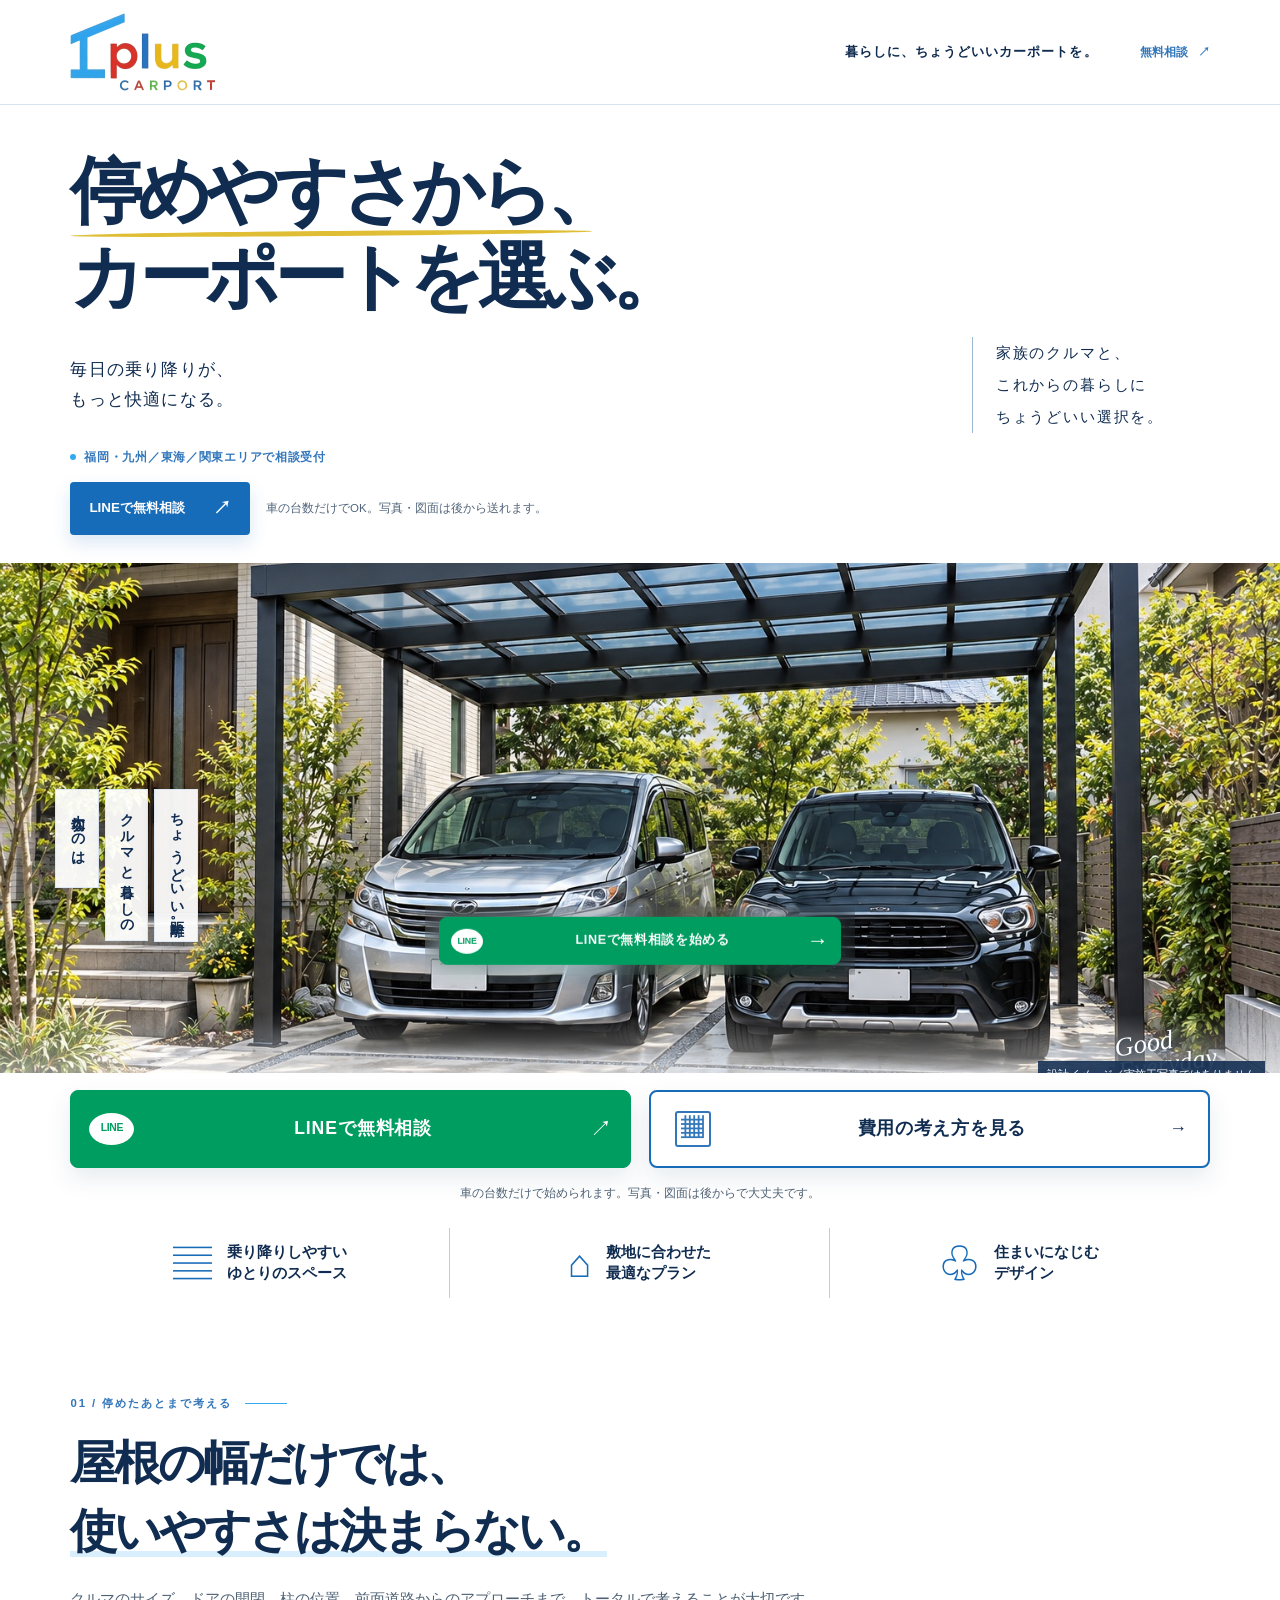
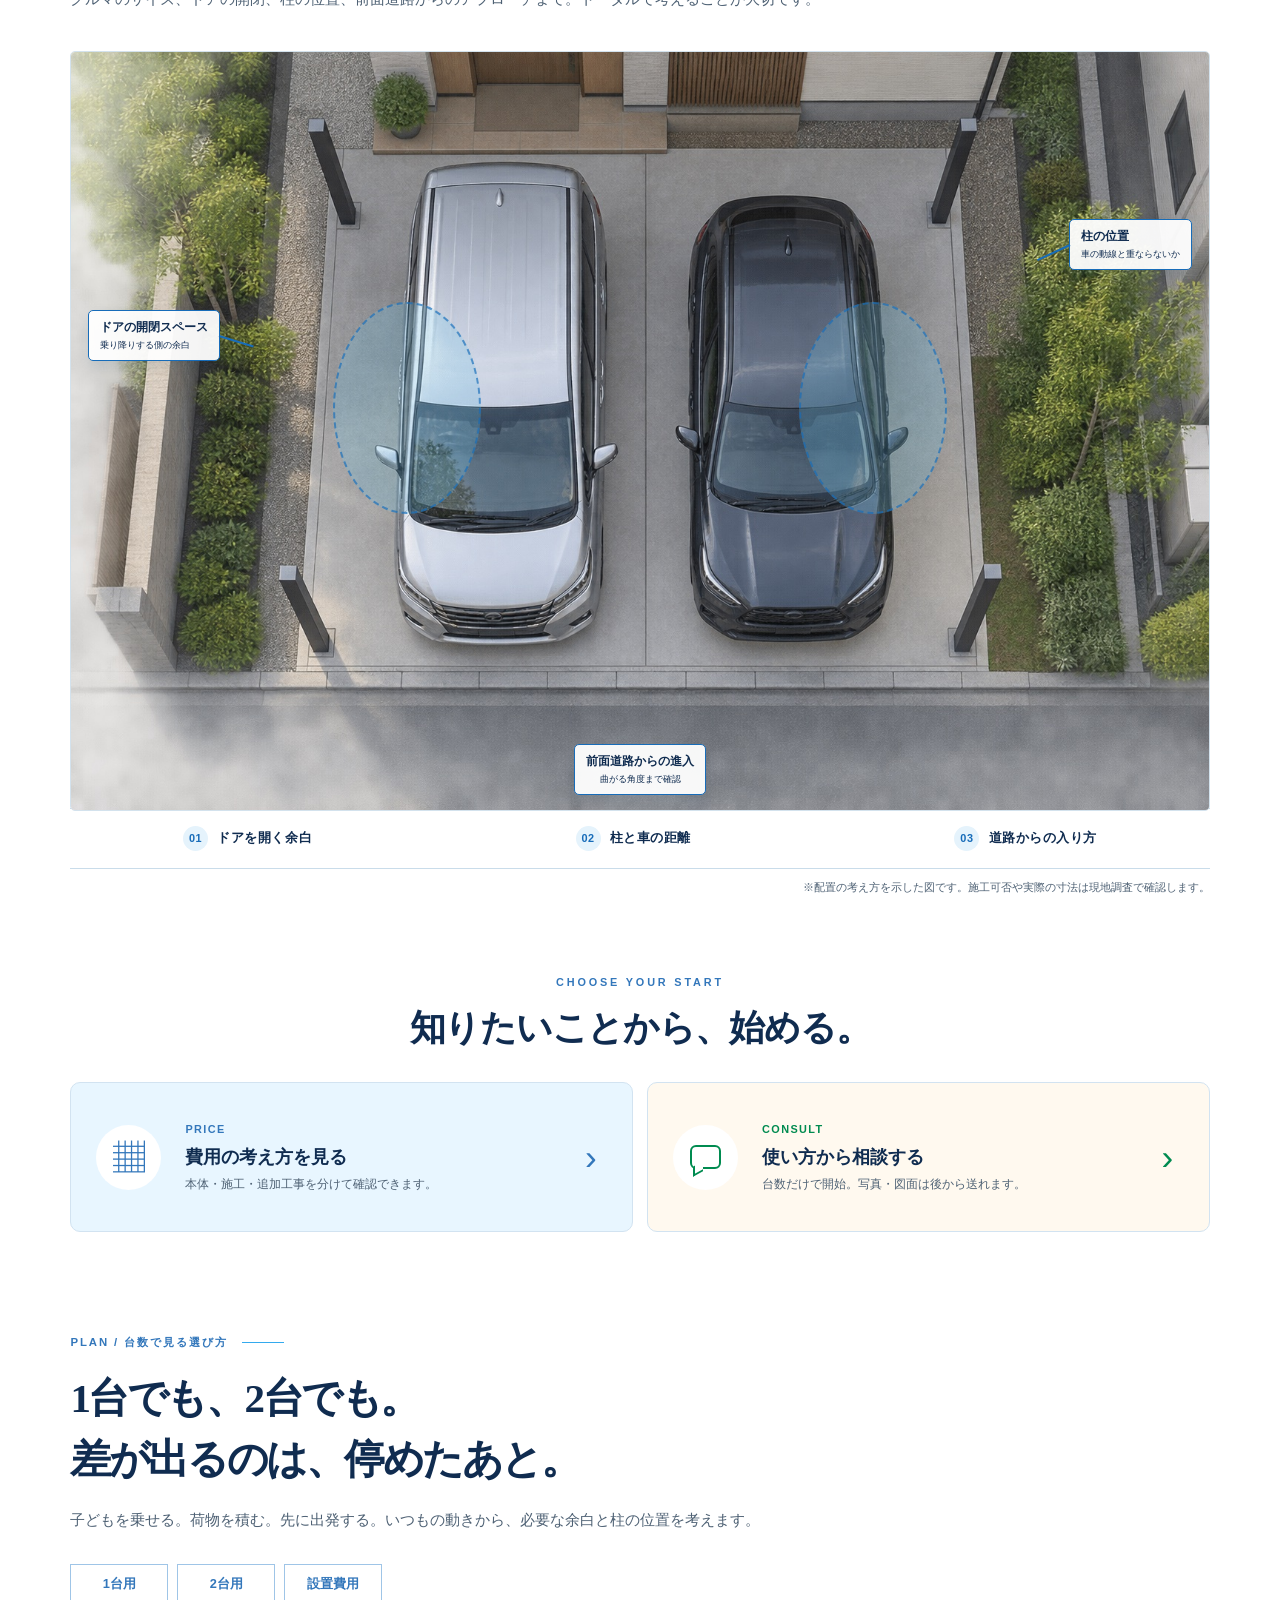
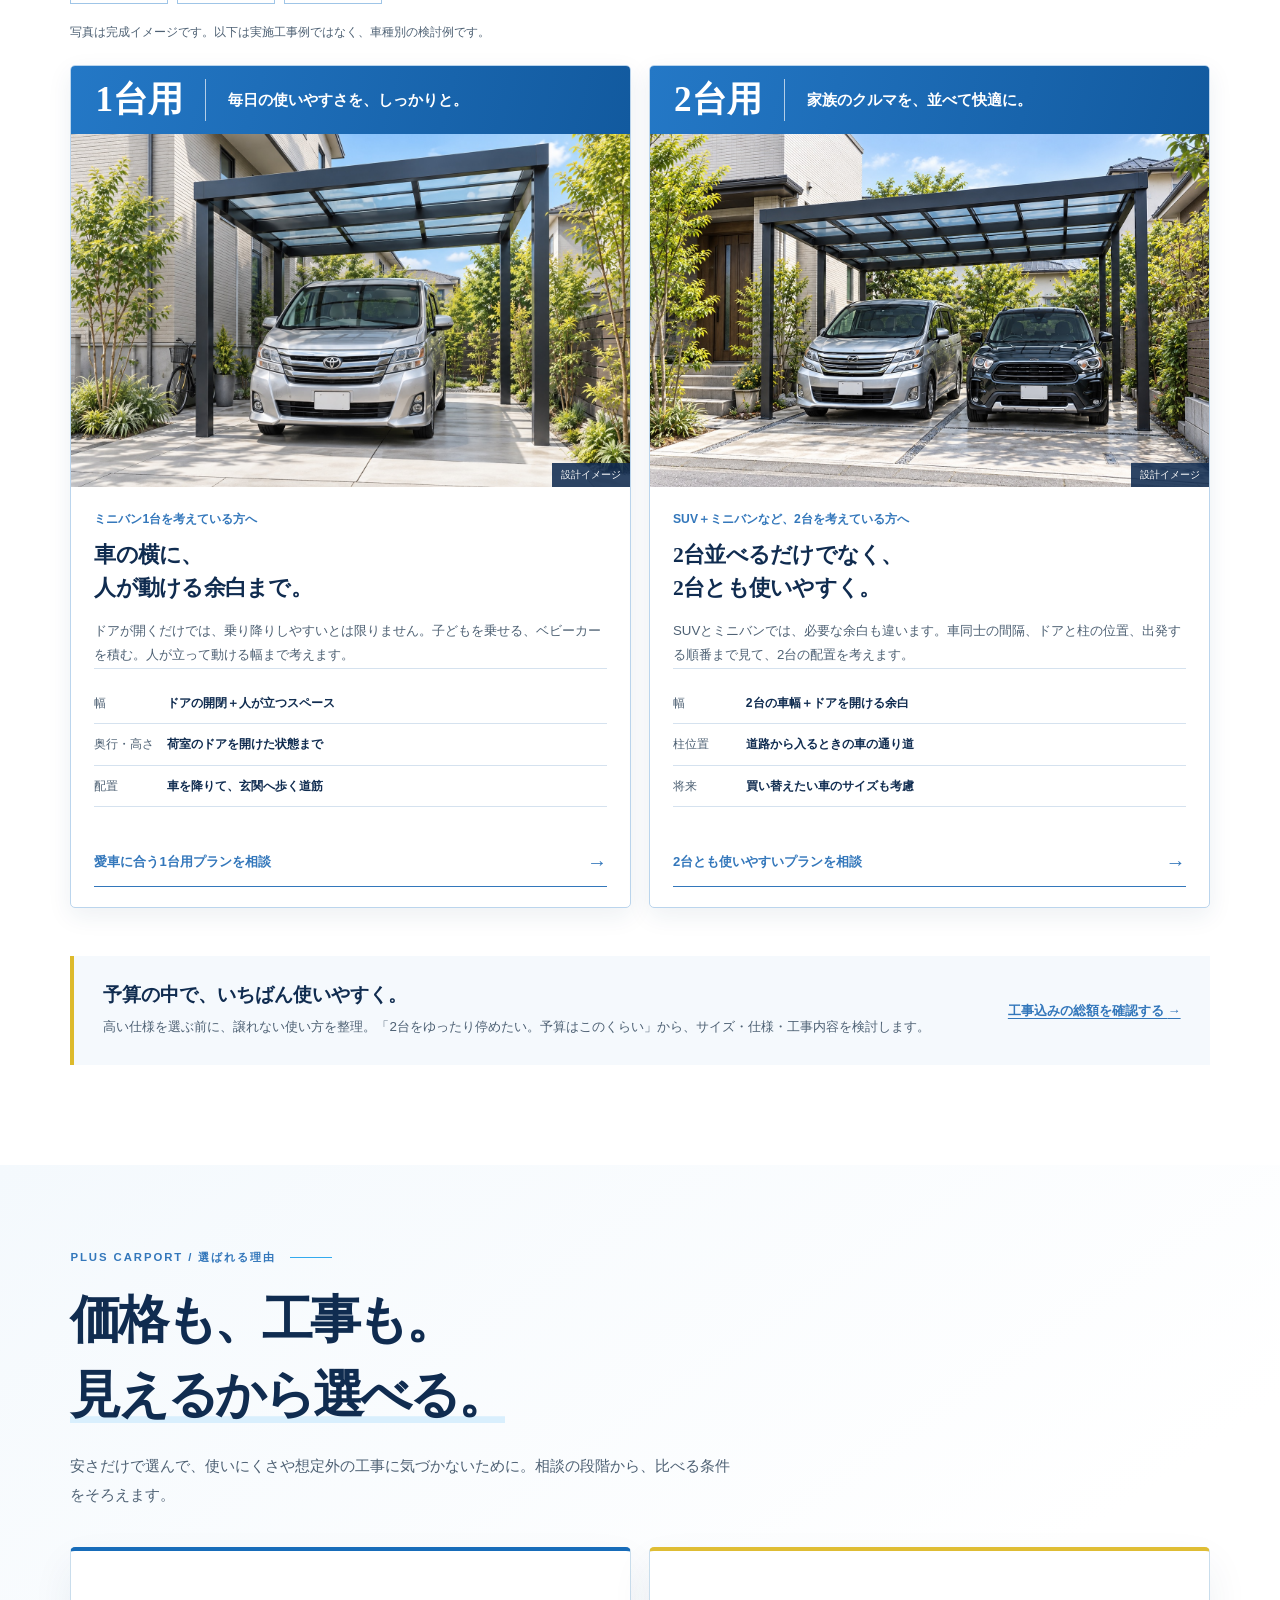
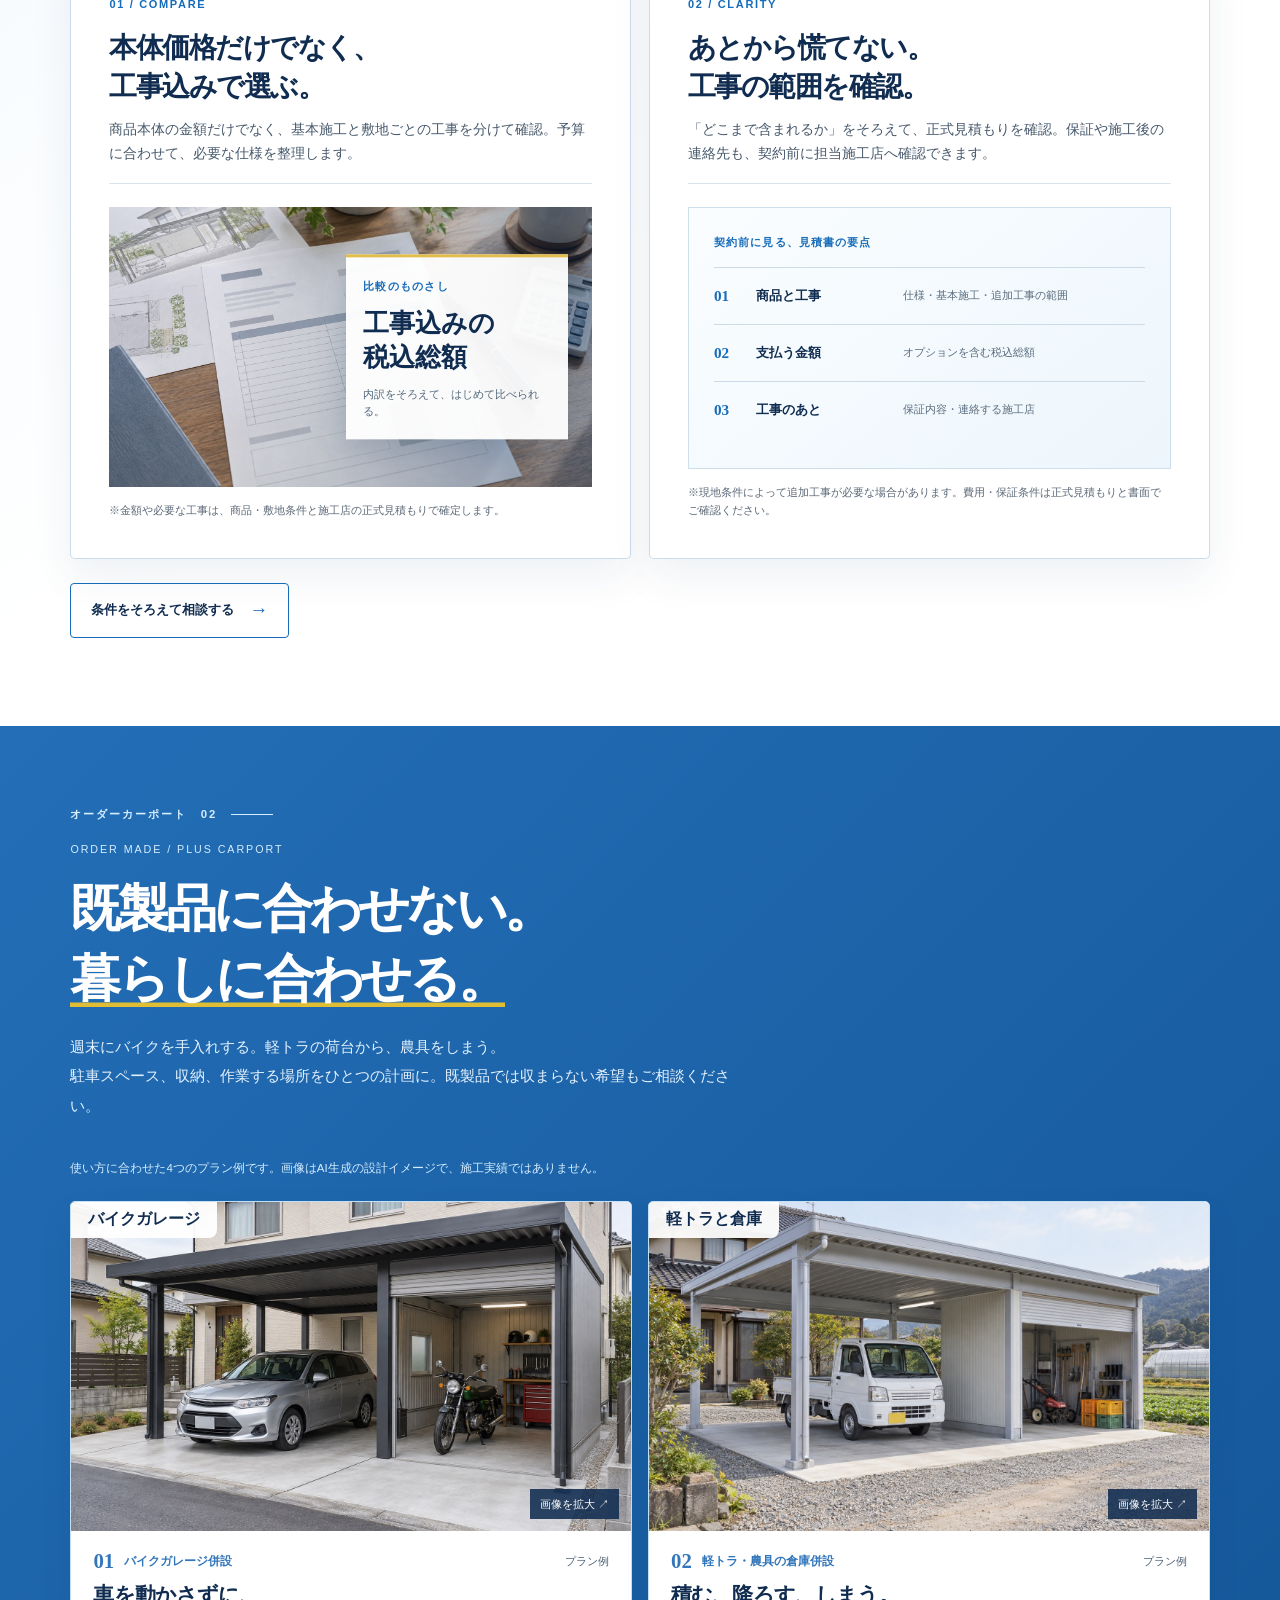
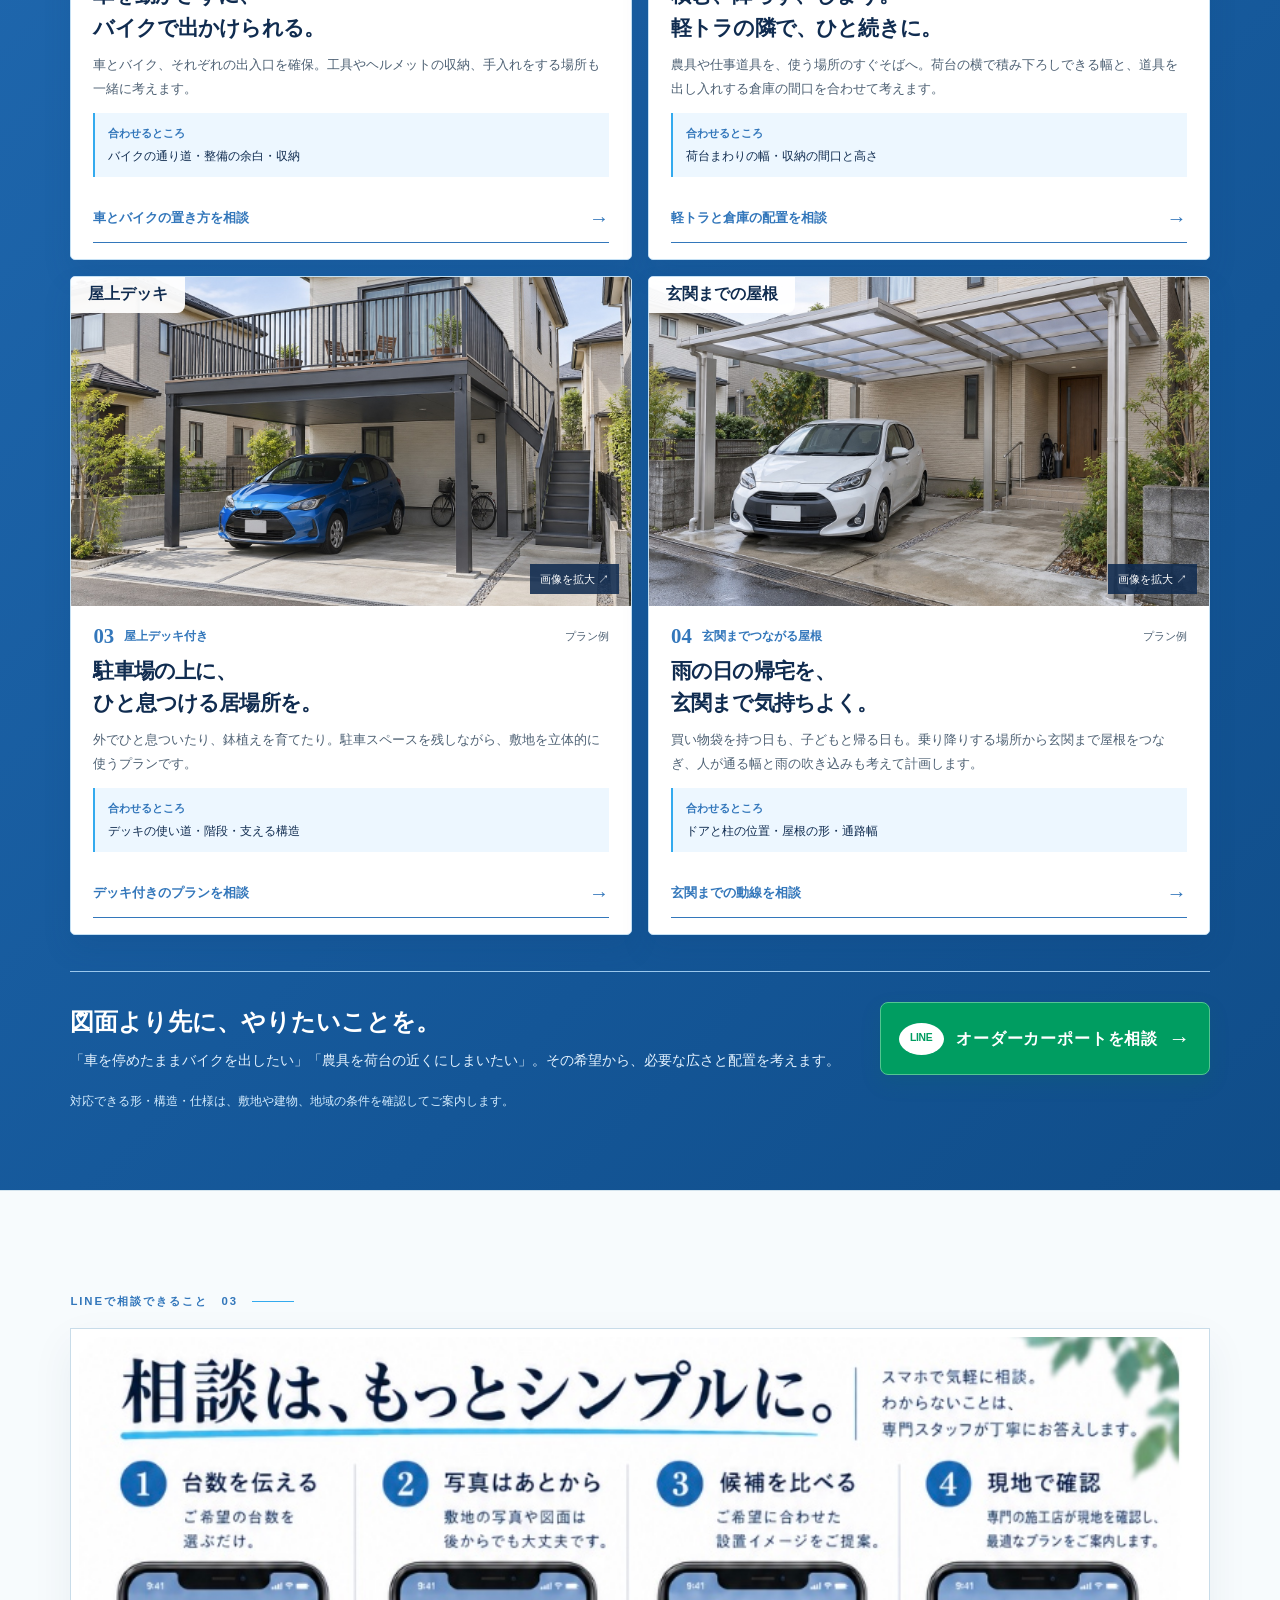
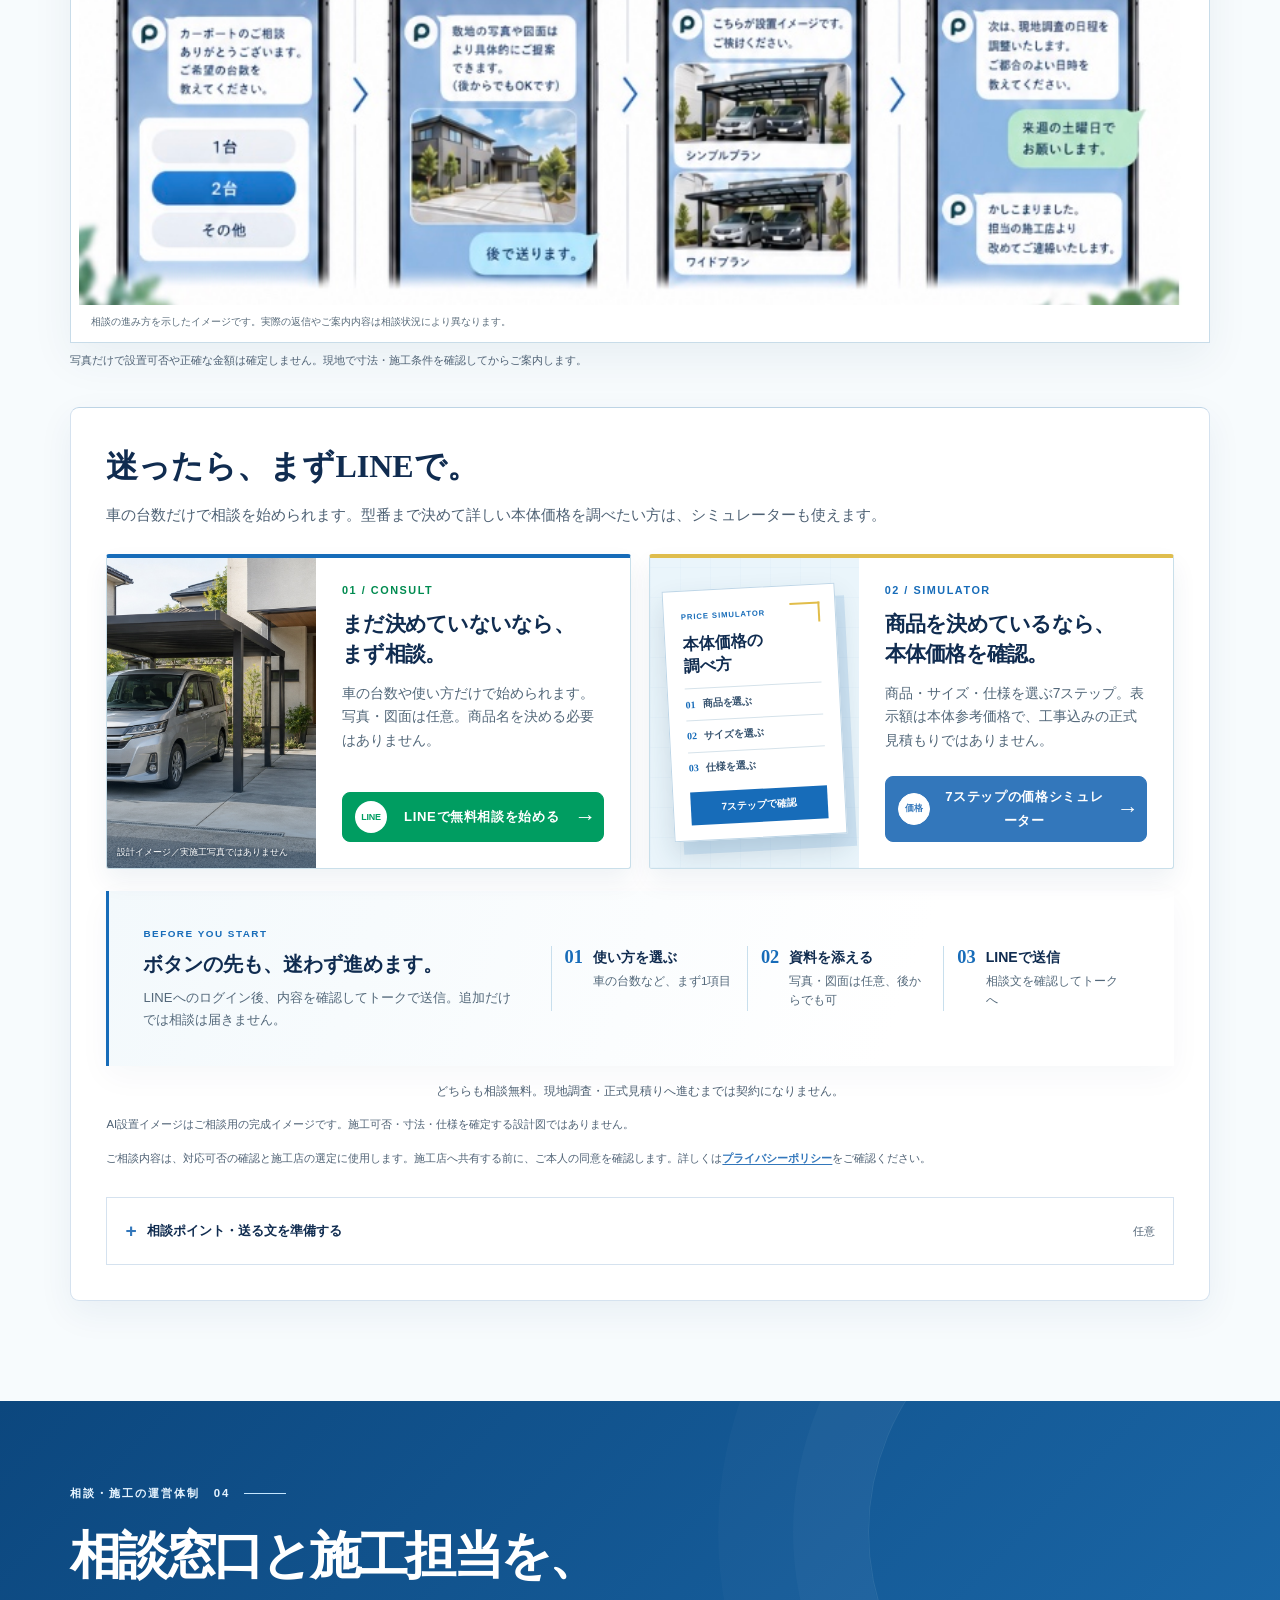
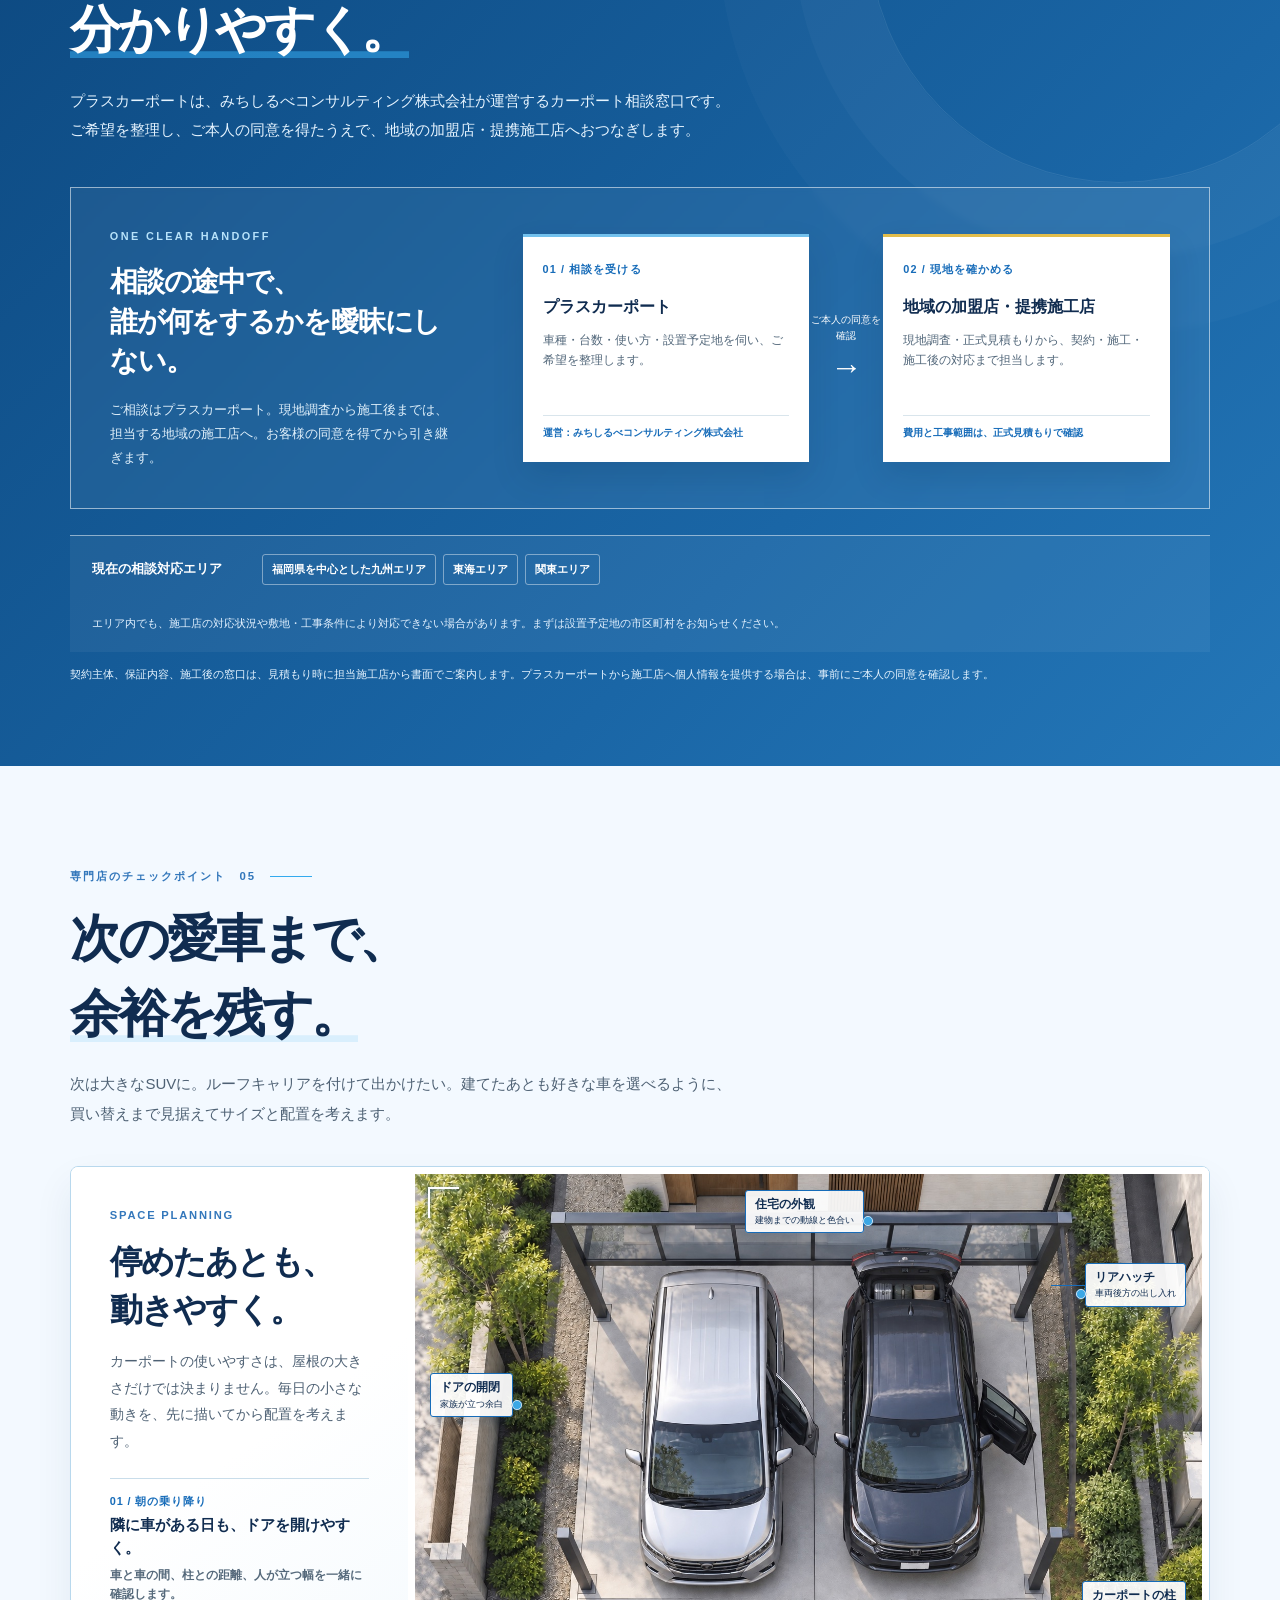
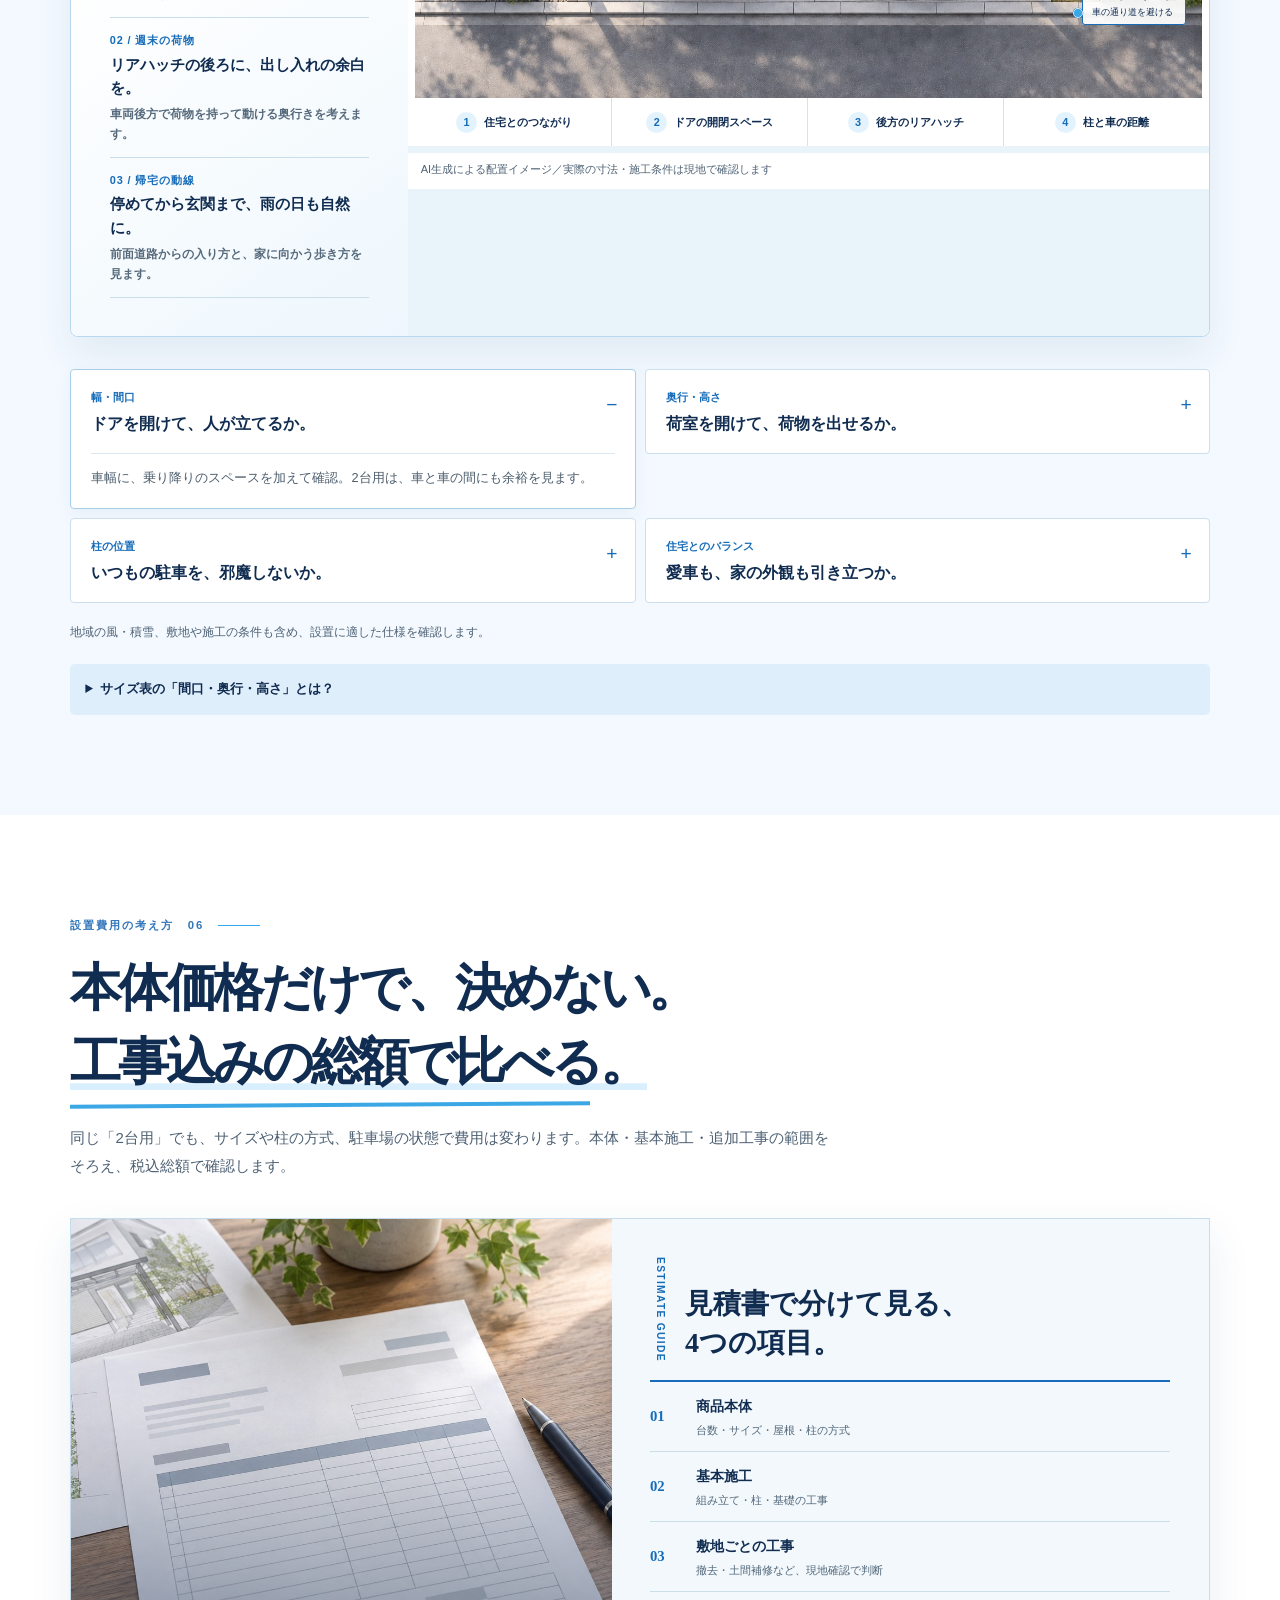
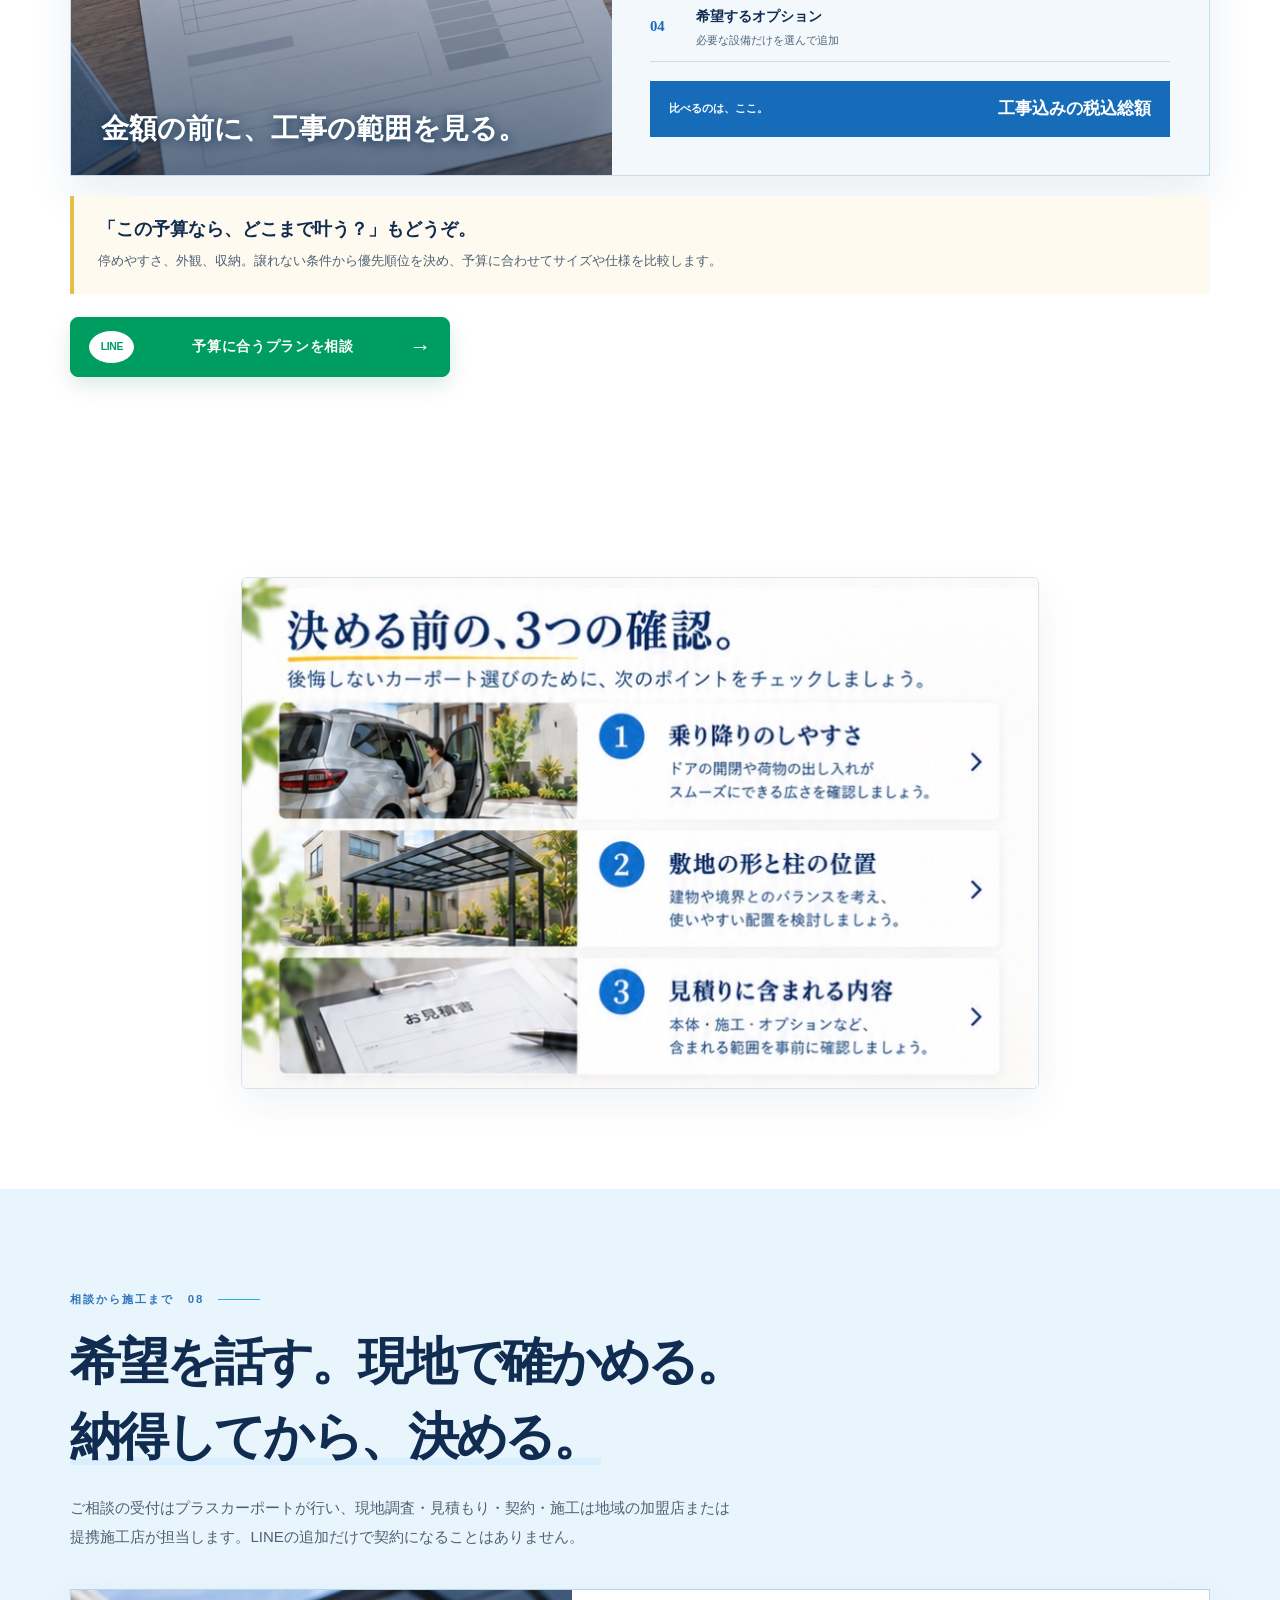
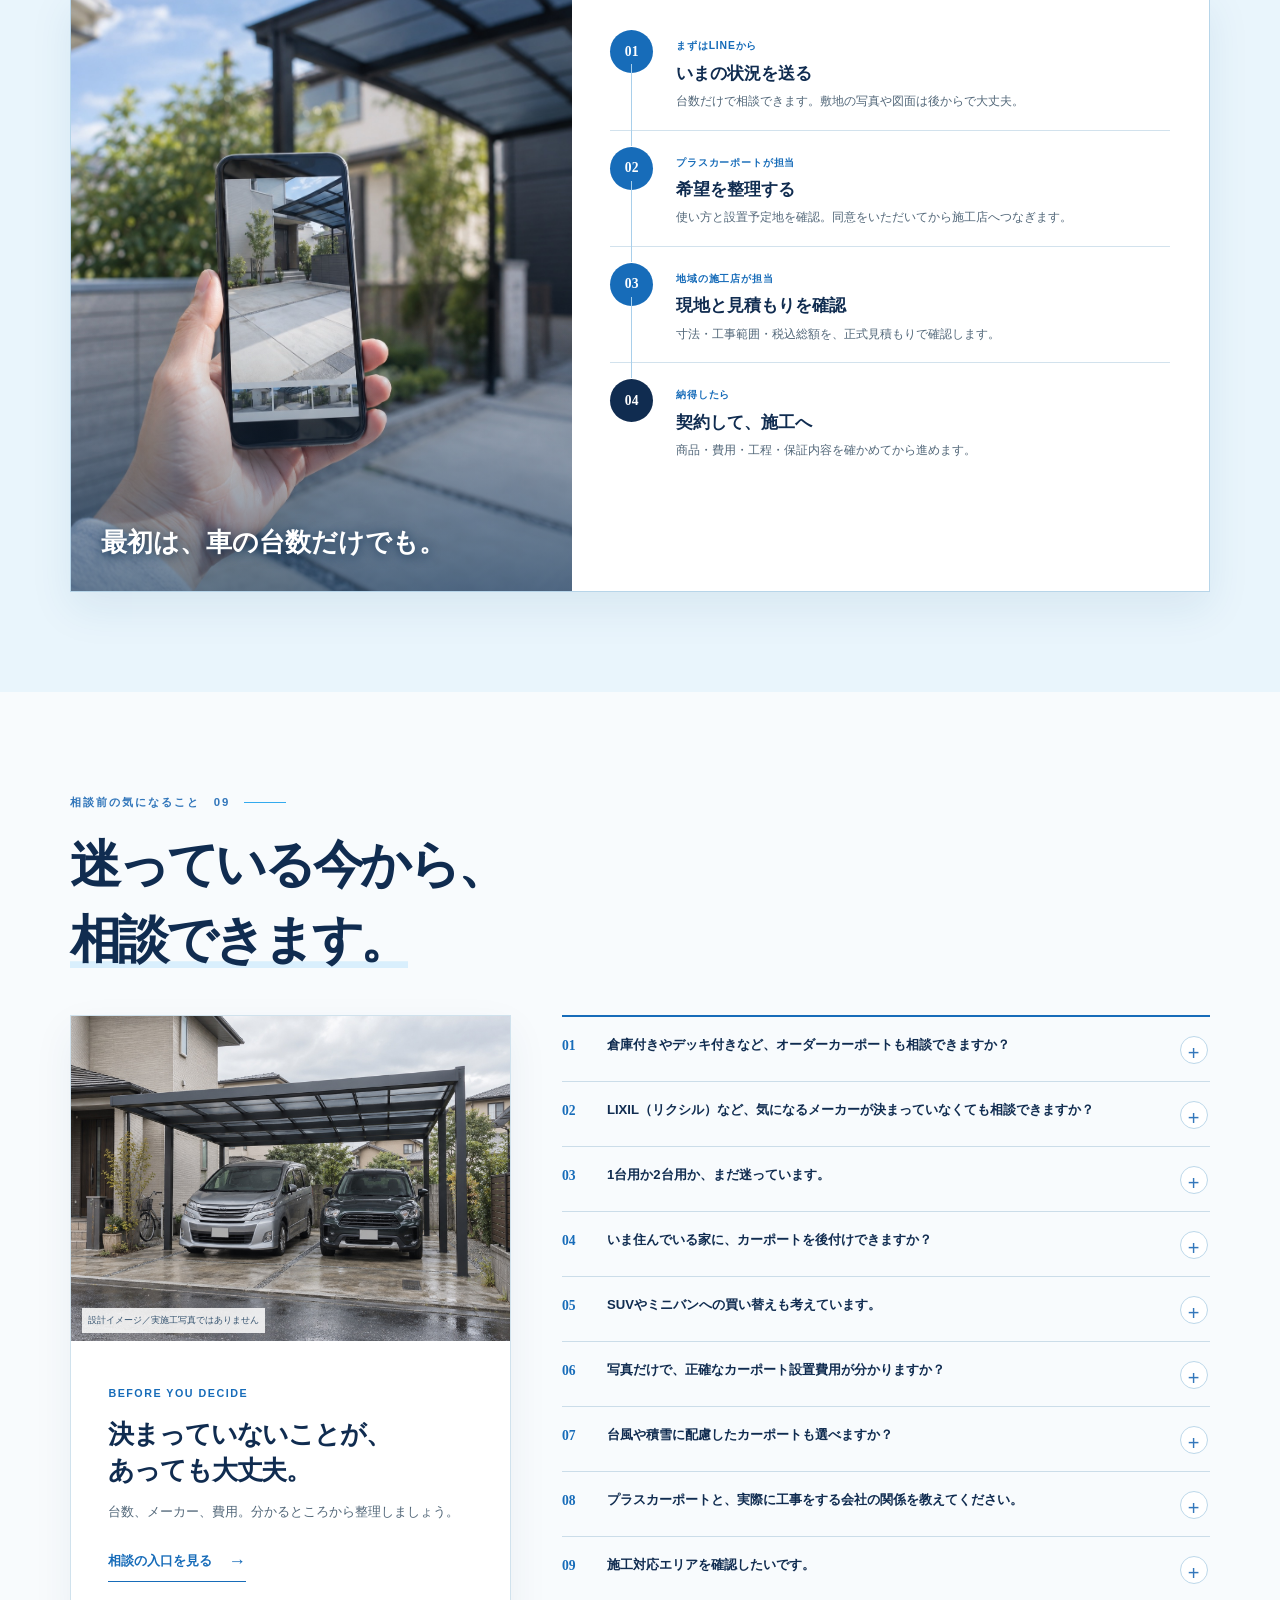
==== commit 9079ef35: "Improve consultation typography after visual review" ====
--- a/public/index.html
+++ b/public/index.html
@@ -33,7 +33,7 @@
   <link rel="stylesheet" href="lp-detail.css?v=20260924i" />
   <link rel="stylesheet" href="lp-consult-polish.css?v=20260924b" />
   <link rel="stylesheet" href="lp-editorial-finish.css?v=20260924a" />
-  <link rel="stylesheet" href="lp-whole-page-polish.css?v=20260924b" />
+  <link rel="stylesheet" href="lp-whole-page-polish.css?v=20260924c" />
   <script type="application/ld+json">
     {"@context":"https://schema.org","@graph":[{"@type":"Organization","@id":"https://michishirube-consulting.github.io/plus-carport/#organization","name":"みちしるべコンサルティング株式会社","legalName":"みちしるべコンサルティング株式会社","url":"https://michishirube-consulting.github.io/plus-carport/","brand":{"@id":"https://michishirube-consulting.github.io/plus-carport/#brand"}},{"@type":"Brand","@id":"https://michishirube-consulting.github.io/plus-carport/#brand","name":"プラスカーポート","alternateName":"plus CARPORT","url":"https://michishirube-consulting.github.io/plus-carport/","logo":"https://michishirube-consulting.github.io/plus-carport/assets/plus-carport-logo.png"},{"@type":"WebSite","@id":"https://michishirube-consulting.github.io/plus-carport/#website","url":"https://michishirube-consulting.github.io/plus-carport/","name":"プラスカーポート","inLanguage":"ja","publisher":{"@id":"https://michishirube-consulting.github.io/plus-carport/#organization"}},{"@type":"WebPage","@id":"https://michishirube-consulting.github.io/plus-carport/#webpage","url":"https://michishirube-consulting.github.io/plus-carport/","name":"カーポート専門店プラスカーポート｜1台・2台用・後付け・オーダー設計","description":"福岡・九州、東海、関東エリアで、車種・台数・敷地に合わせたカーポート選びと地域の施工店への相談を受け付けるページ。","inLanguage":"ja","isPartOf":{"@id":"https://michishirube-consulting.github.io/plus-carport/#website"},"about":{"@id":"https://michishirube-consulting.github.io/plus-carport/#carport-service"},"primaryImageOfPage":{"@type":"ImageObject","url":"https://michishirube-consulting.github.io/plus-carport/assets/hero-editorial-fidelity.jpg","caption":"AI生成による2台用カーポートの設計イメージ"}},{"@type":"Service","@id":"https://michishirube-consulting.github.io/plus-carport/#carport-service","url":"https://michishirube-consulting.github.io/plus-carport/","name":"プラスカーポートのカーポート相談・施工店案内","serviceType":"カーポートの相談受付、条件整理、加盟店・提携施工店の案内、設置・施工相談","provider":{"@id":"https://michishirube-consulting.github.io/plus-carport/#organization"},"brand":{"@id":"https://michishirube-consulting.github.io/plus-carport/#brand"},"areaServed":[{"@type":"AdministrativeArea","name":"福岡県を中心とした九州エリア"},{"@type":"AdministrativeArea","name":"東海エリア"},{"@type":"AdministrativeArea","name":"関東エリア"}],"description":"車種・台数・使い方を整理し、相談者の同意を得たうえで、対応可能な地域の加盟店・提携施工店へつなぐカーポート相談窓口。現地調査、見積もり、契約、施工は各施工店が担当します。"},{"@type":"FAQPage","@id":"https://michishirube-consulting.github.io/plus-carport/#faq-schema","url":"https://michishirube-consulting.github.io/plus-carport/#faq","mainEntity":[{"@type":"Question","name":"倉庫付きやデッキ付きなど、オーダーカーポートも相談できますか？","acceptedAnswer":{"@type":"Answer","text":"オーダーカーポートも相談できます。倉庫併設、屋上デッキ、玄関への屋根など、希望の使い方や参考写真をもとに、敷地・建物・地域の条件を確認して対応できる形と費用をご案内します。"}},{"@type":"Question","name":"LIXIL（リクシル）など、気になるメーカーが決まっていなくても相談できますか？","acceptedAnswer":{"@type":"Answer","text":"メーカー未定でも相談できます。台数、車種、使い方を先に整理し、取扱可否を含めて候補を確認します。特定メーカーや商品を希望する場合は商品名をお知らせください。"}},{"@type":"Question","name":"1台用か2台用か、まだ迷っています。","acceptedAnswer":{"@type":"Answer","text":"今の台数、将来の買い替え、自転車の置き場などを伺い、敷地の広さと乗り降りの余裕を踏まえて比較します。"}},{"@type":"Question","name":"いま住んでいる家に、カーポートを後付けできますか？","acceptedAnswer":{"@type":"Answer","text":"既存住宅も検討できます。敷地の寸法、境界、土間、地中の配管、道路や玄関との位置関係を確認して設置可否を判断します。"}},{"@type":"Question","name":"SUVやミニバンへの買い替えも考えています。","acceptedAnswer":{"@type":"Answer","text":"候補の車種があれば、今の車に加えて次の車の幅・長さ・高さ、ドアと荷室の開閉も含めて検討します。"}},{"@type":"Question","name":"写真だけで、正確なカーポート設置費用が分かりますか？","acceptedAnswer":{"@type":"Answer","text":"写真は希望や駐車場の状態を把握する出発点です。正確な設置可否や金額は、寸法・基礎・既存物などの施工条件を現地で確認してからご案内します。"}},{"@type":"Question","name":"台風や積雪に配慮したカーポートも選べますか？","acceptedAnswer":{"@type":"Answer","text":"地域の基準風速や積雪量、敷地条件を確認し、製品ごとの耐風圧・耐積雪性能を比較して候補を検討します。"}},{"@type":"Question","name":"プラスカーポートと、実際に工事をする会社の関係を教えてください。","acceptedAnswer":{"@type":"Answer","text":"プラスカーポートは、みちしるべコンサルティング株式会社が運営する相談窓口です。相談内容を整理し、同意を得たうえで地域の加盟店・提携施工店へつなぎます。現地調査、見積もり、契約、施工、施工後の対応は、担当する施工店が行います。"}},{"@type":"Question","name":"施工対応エリアを確認したいです。","acceptedAnswer":{"@type":"Answer","text":"福岡県を中心とした九州エリア、東海エリア、関東エリアで相談を受け付けています。エリア内でも施工店の対応状況や敷地条件により対応できない場合があるため、設置予定地の市区町村を確認してご案内します。"}}]}]}
   </script>
--- a/public/lp-whole-page-polish.css
+++ b/public/lp-whole-page-polish.css
@@ -13,19 +13,19 @@
 .consult-path-copy { display:flex; flex-direction:column; align-items:stretch; min-width:0; padding:clamp(18px,2vw,28px); }
 .line-consult .consult-path-number { display:block; color:#176cb9; font:800 .68rem/1.3 var(--sans); letter-spacing:.14em; }
 .line-consult .consult-path h4 { margin:12px 0 0; color:#102c50; font:700 clamp(1.16rem,1.65vw,1.62rem)/1.42 var(--serif); letter-spacing:-.035em; }
-.line-consult .consult-path p { margin:12px 0 19px; color:#526779; font-size:.75rem; line-height:1.72; }
-.line-consult .consult-path .line-button { display:grid; grid-template-columns:34px minmax(0,1fr) 17px; align-items:center; gap:7px; min-height:50px; width:100%; margin:auto 0 0; padding:8px 12px; font-size:.73rem; }
+.line-consult .consult-path p { margin:12px 0 19px; color:#526779; font-size:.86rem; line-height:1.72; }
+.line-consult .consult-path .line-button { display:grid; grid-template-columns:34px minmax(0,1fr) 17px; align-items:center; gap:7px; min-height:50px; width:100%; margin:auto 0 0; padding:8px 12px; font-size:.82rem; }
 .line-consult .consult-path .chat-icon { width:32px; height:32px; font-size:.56rem; }
 .consult-next { display:grid; grid-template-columns:minmax(210px,.77fr) minmax(0,1.23fr); gap:clamp(20px,3vw,44px); align-items:center; margin:22px 0 10px; padding:clamp(21px,2.7vw,34px); border-left:3px solid #176cb9; background:linear-gradient(110deg,#f3f9fc 0%,#fff 74%); box-shadow:0 10px 30px #123f620a; }
 .consult-next-title>span { display:block; color:#176cb9; font-size:.62rem; font-weight:800; letter-spacing:.15em; }
 .consult-next-title>strong { display:block; margin-top:8px; color:#102c50; font:700 clamp(1.12rem,1.55vw,1.52rem)/1.4 var(--serif); }
-.consult-next-title>p { margin:8px 0 0; color:#53687a; font-size:.73rem; line-height:1.7; }
+.consult-next-title>p { margin:8px 0 0; color:#53687a; font-size:.82rem; line-height:1.7; }
 .consult-next ol { display:grid; grid-template-columns:repeat(3,minmax(0,1fr)); margin:0; padding:0; list-style:none; }
 .consult-next li { position:relative; display:flex; align-items:flex-start; gap:10px; min-width:0; padding:2px 13px; border-left:1px solid #c8dfed; }
 .consult-next li b { color:#176cb9; font:700 1.15rem/1 var(--serif); }
 .consult-next li span { min-width:0; }
-.consult-next li strong { display:block; color:#102c50; font-size:.78rem; line-height:1.4; }
-.consult-next li small { display:block; margin-top:5px; color:#53687a; font-size:.64rem; line-height:1.55; }
+.consult-next li strong { display:block; color:#102c50; font-size:.88rem; line-height:1.4; }
+.consult-next li small { display:block; margin-top:5px; color:#53687a; font-size:.73rem; line-height:1.55; }
 .consult-path-media--diagram { display:flex; align-items:center; justify-content:center; padding:18px; background:repeating-linear-gradient(0deg,#d4e6f335 0,#d4e6f335 1px,transparent 1px,transparent 30px),repeating-linear-gradient(90deg,#d4e6f335 0,#d4e6f335 1px,transparent 1px,transparent 30px),#eaf5fb; }
 .consult-path-media--diagram::after { display:none; }
 .consult-simulator-paper { position:relative; width:min(100%,225px); padding:19px 17px 15px; transform:rotate(-3deg); border:1px solid #bed6e7; background:#fff; box-shadow:9px 13px 0 #176cb920,0 14px 28px #183f5c28; }
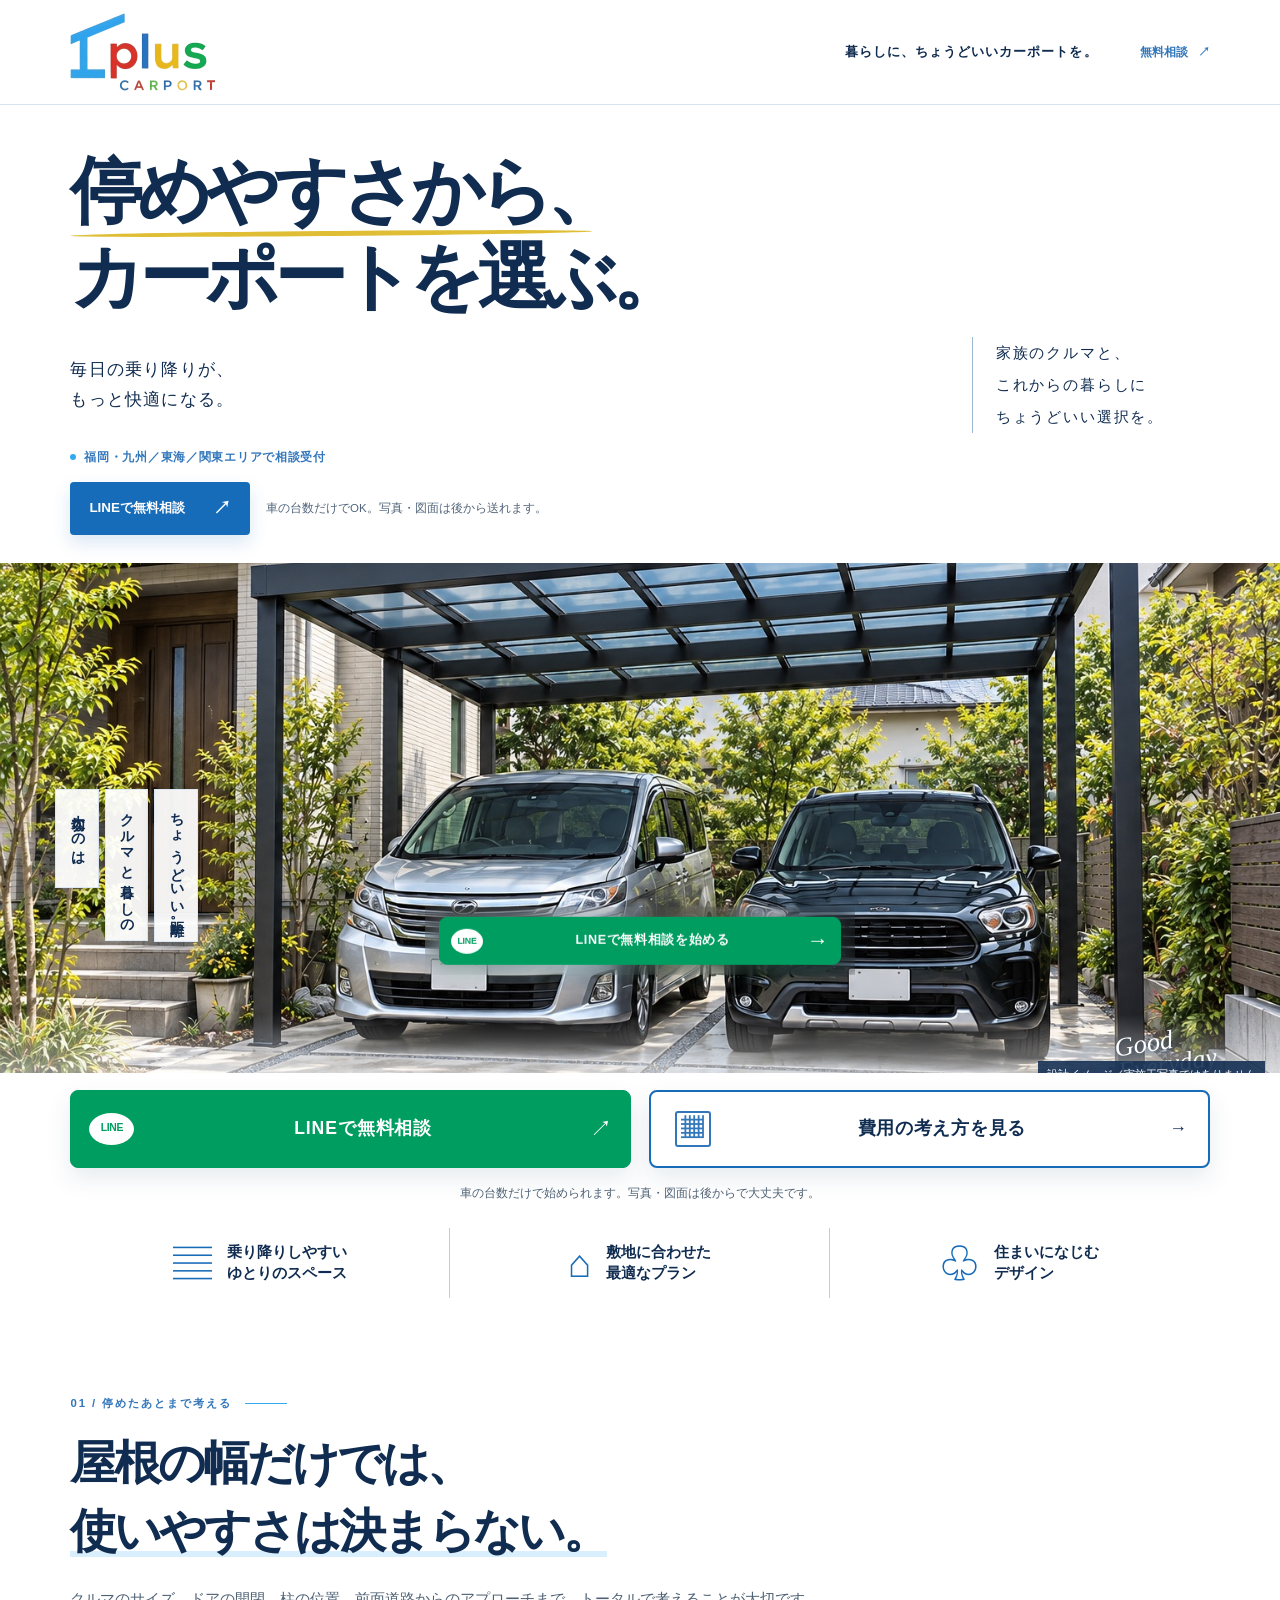
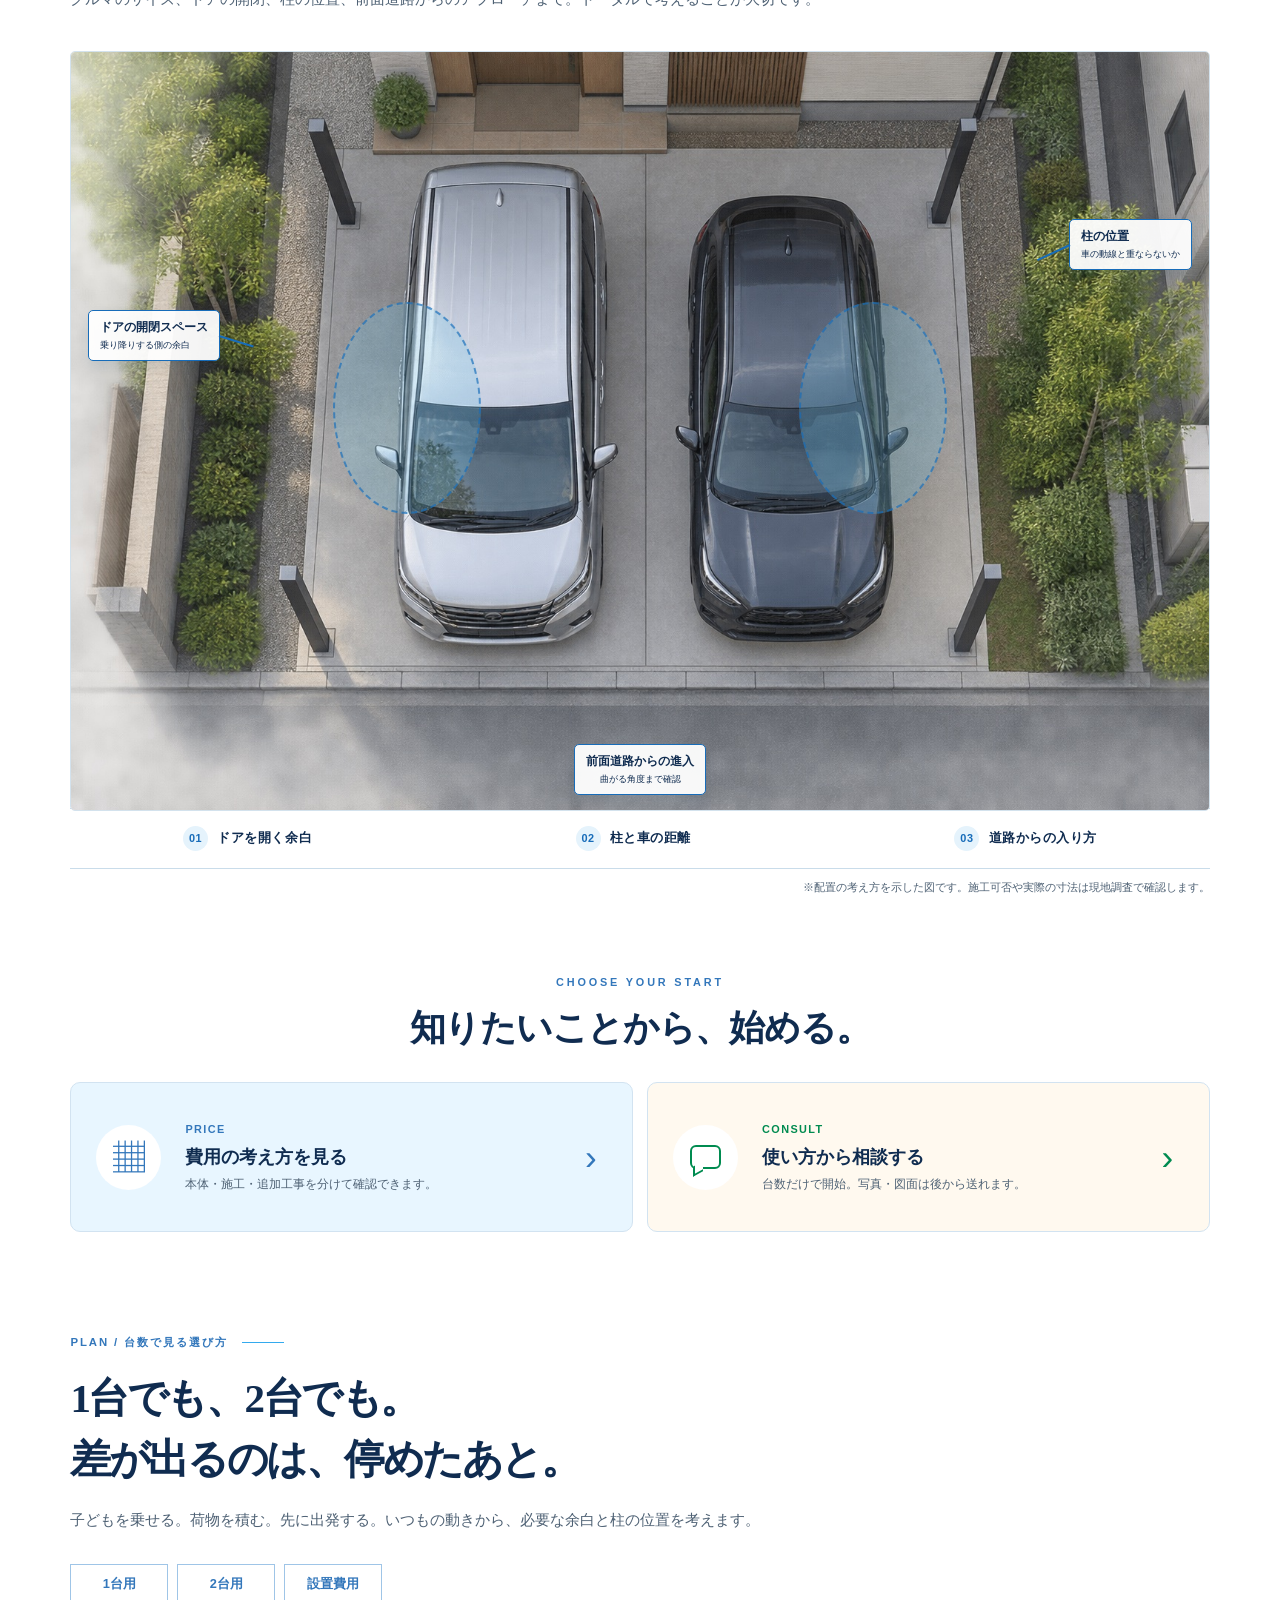
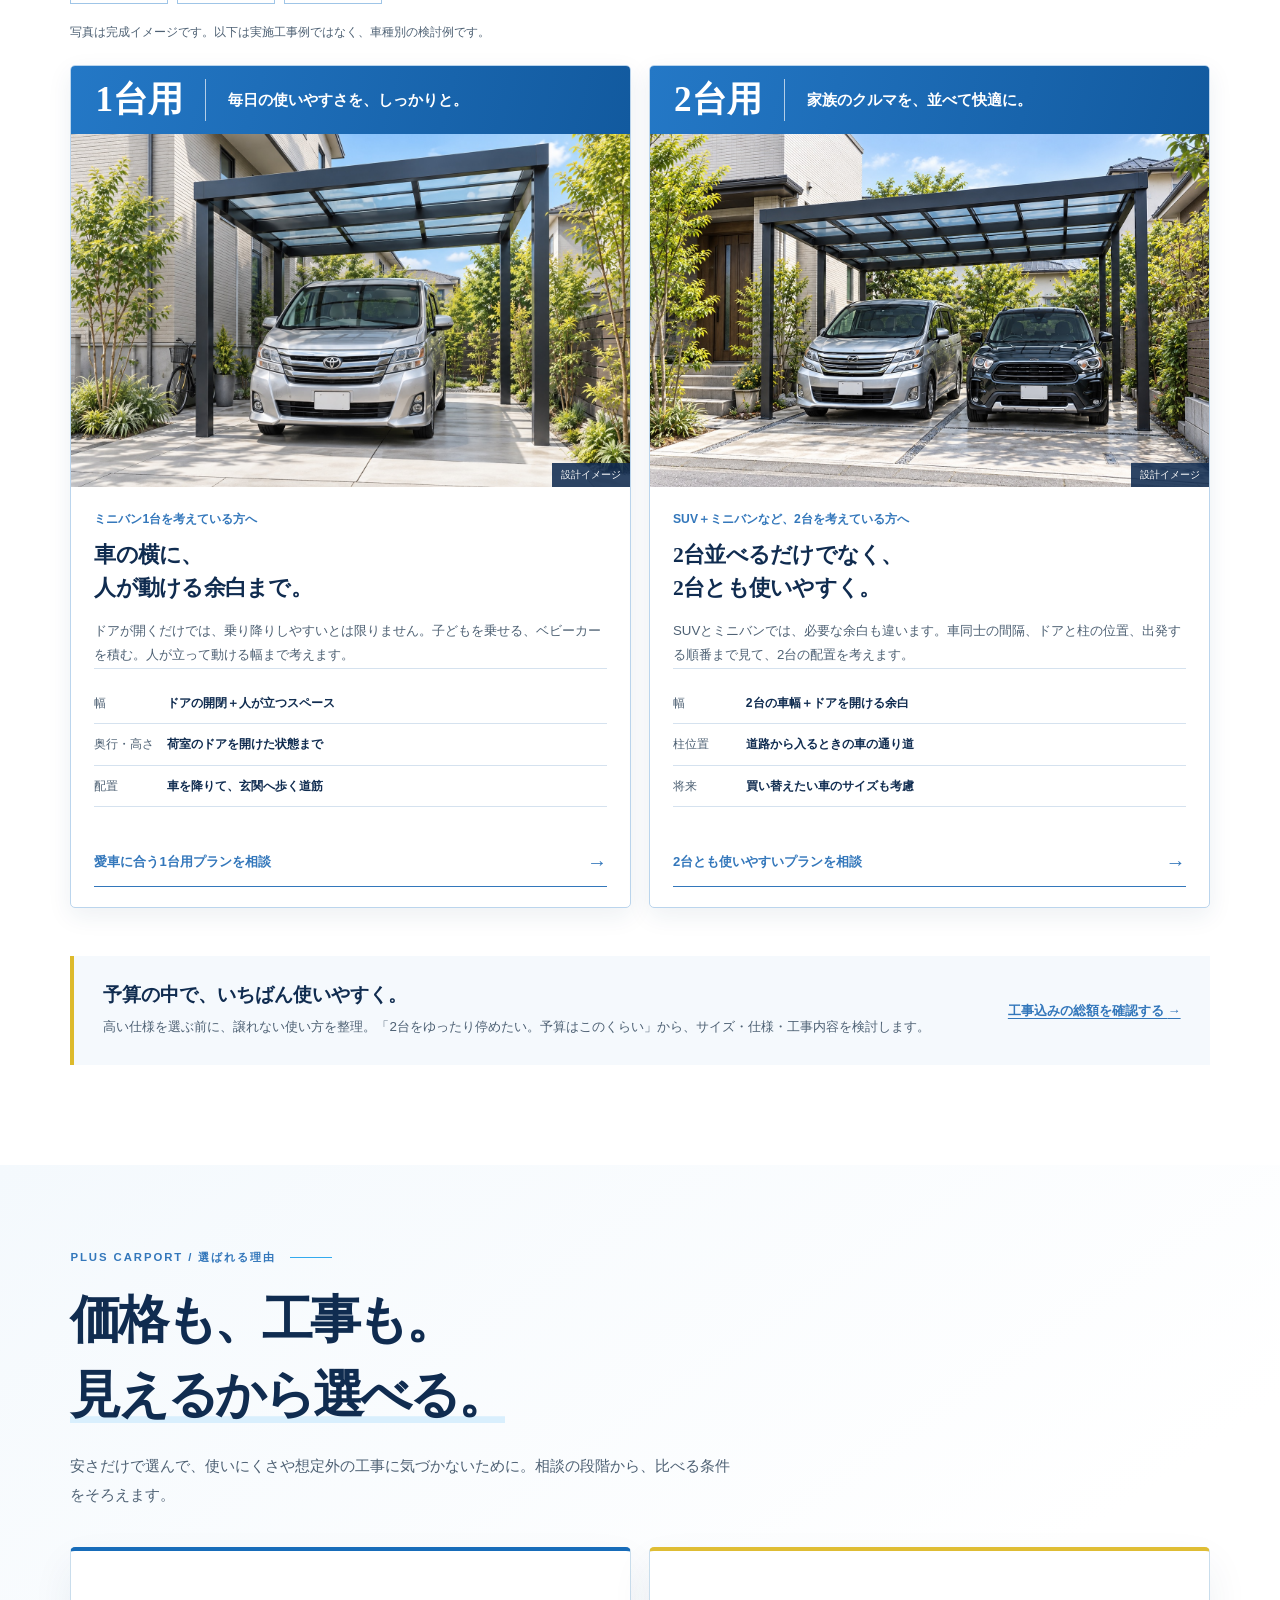
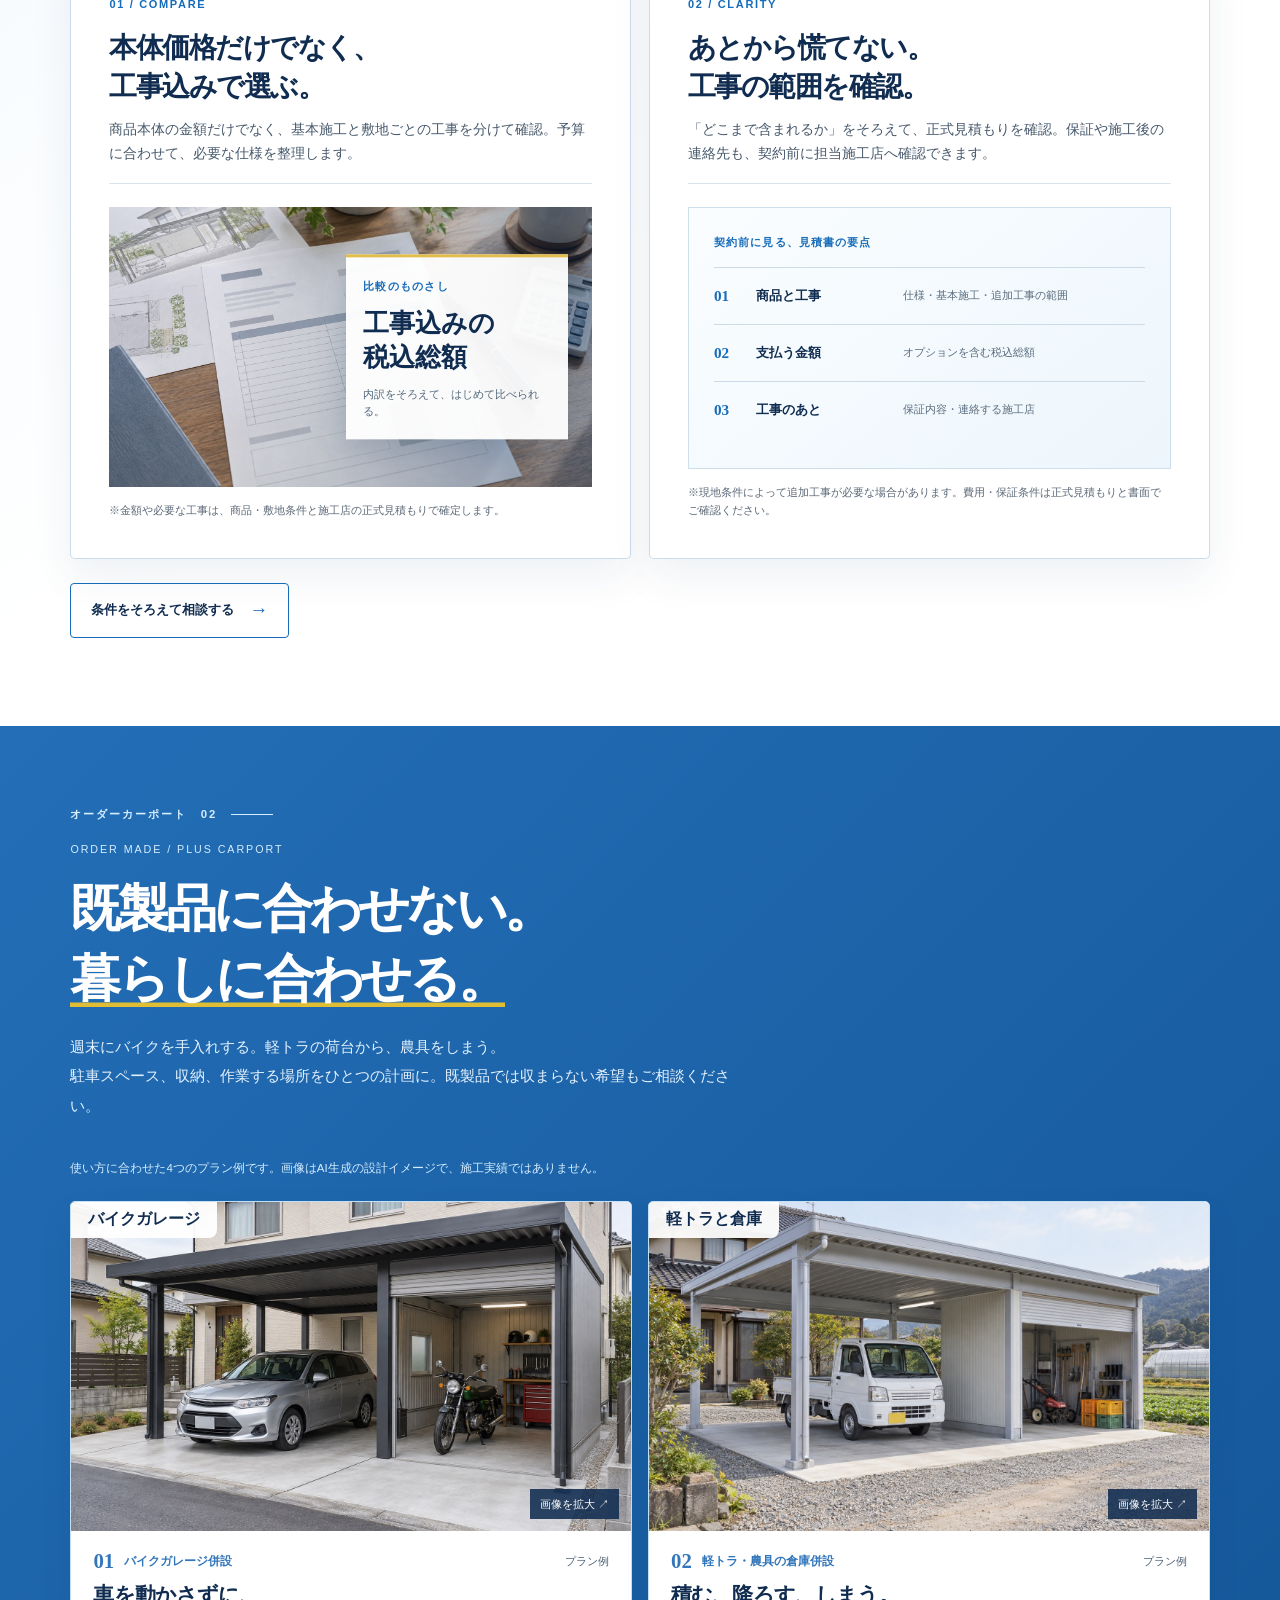
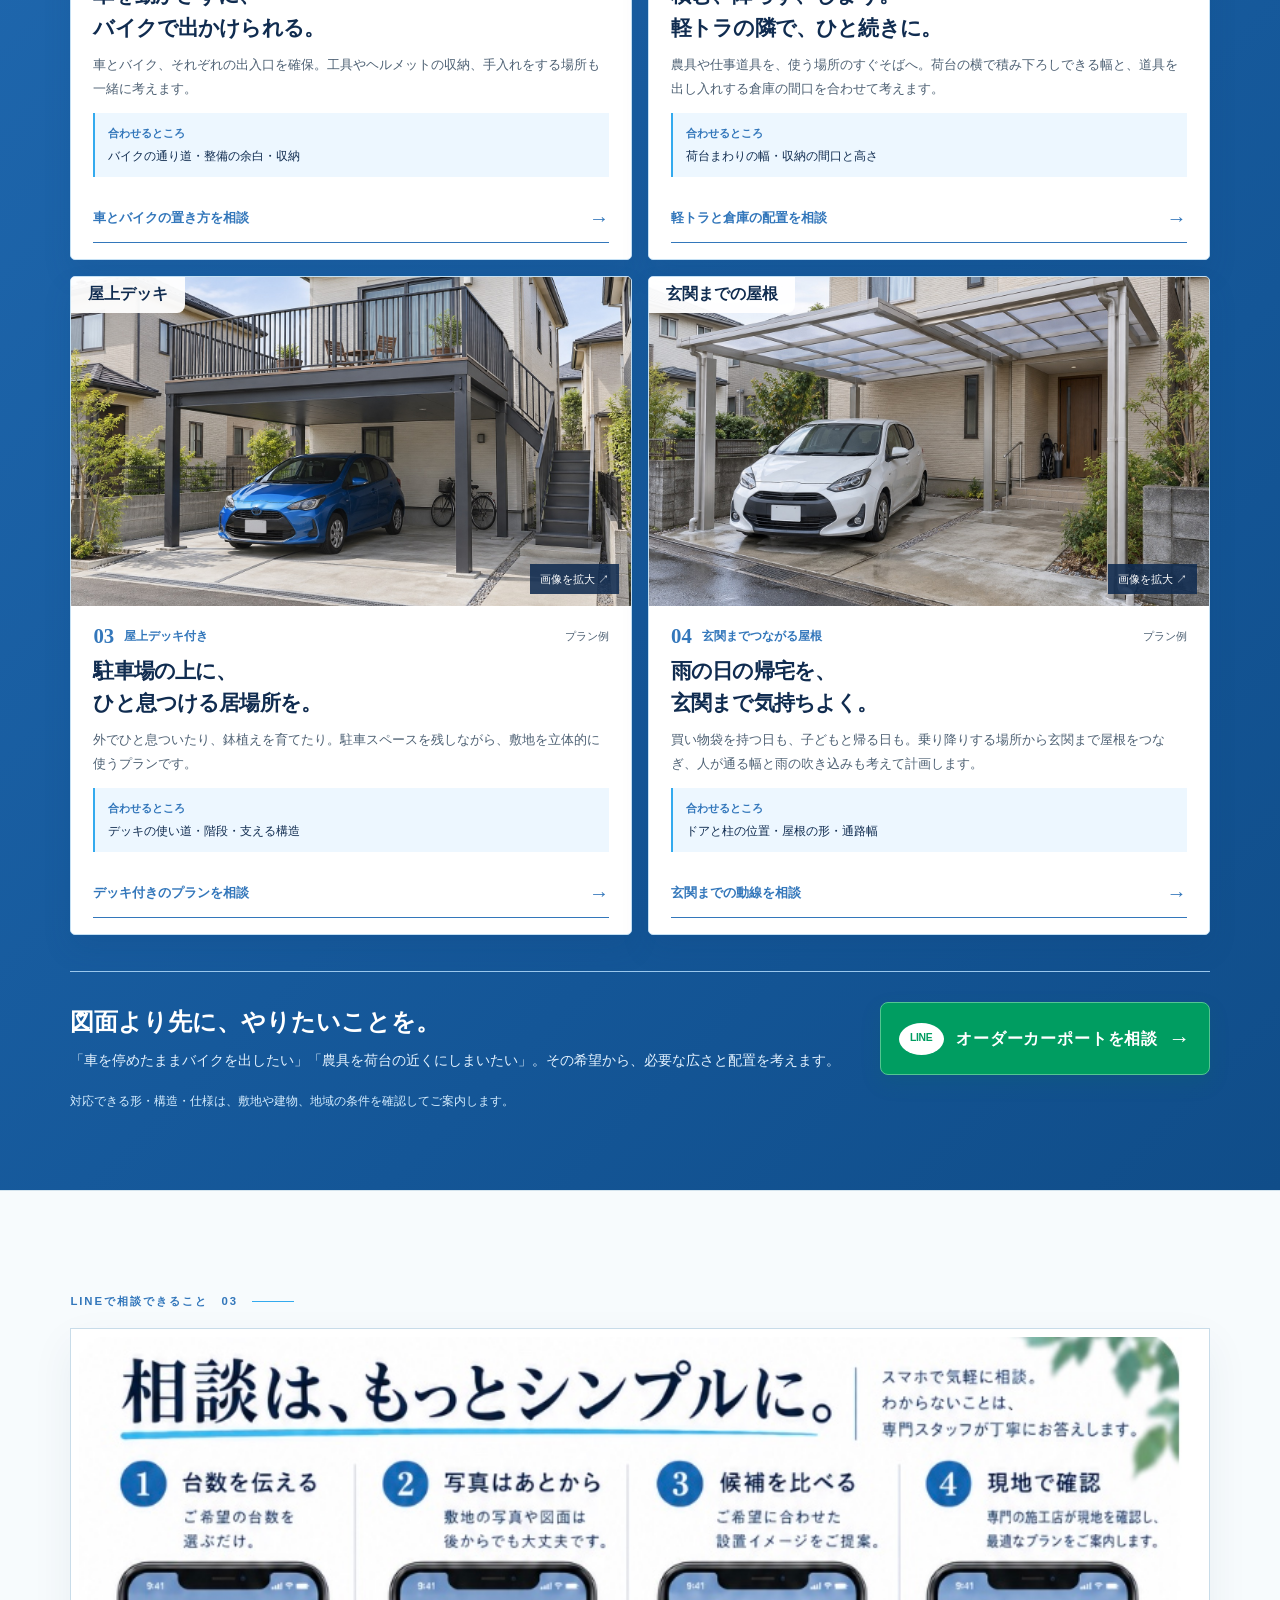
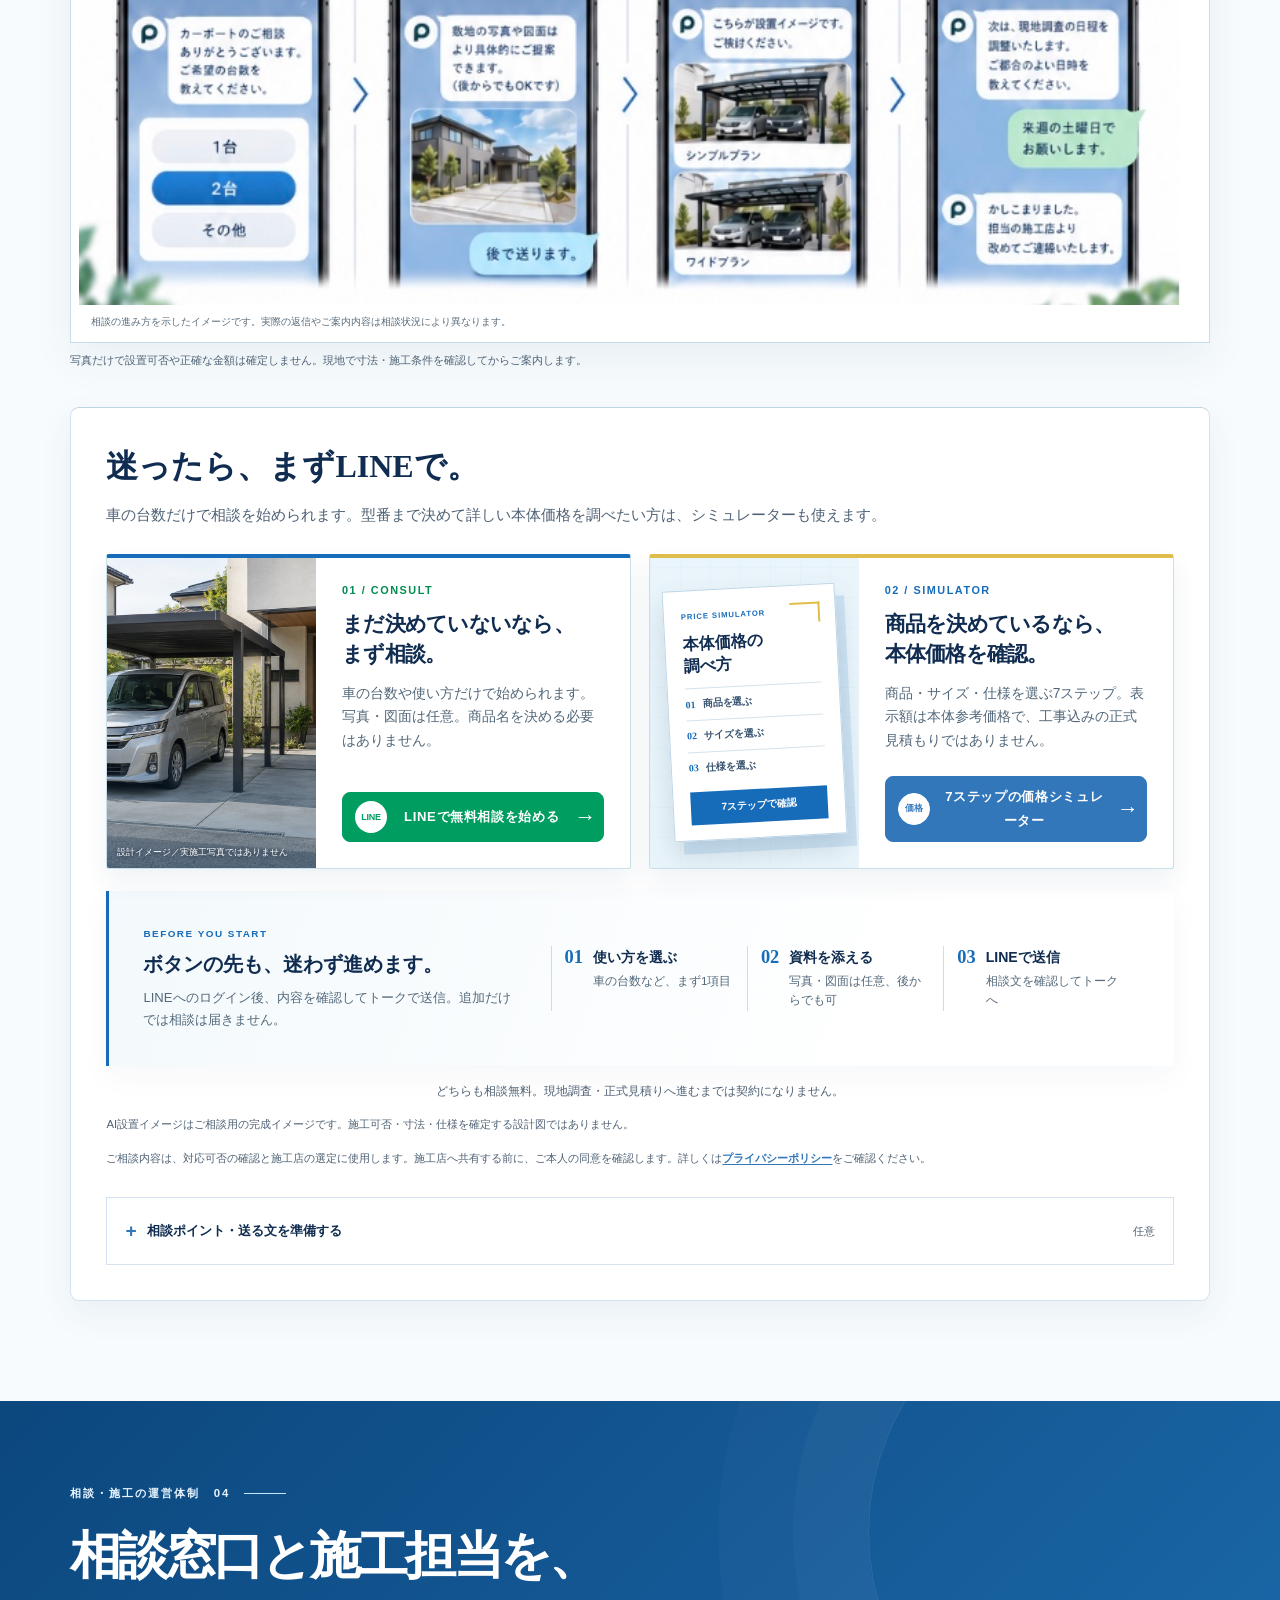
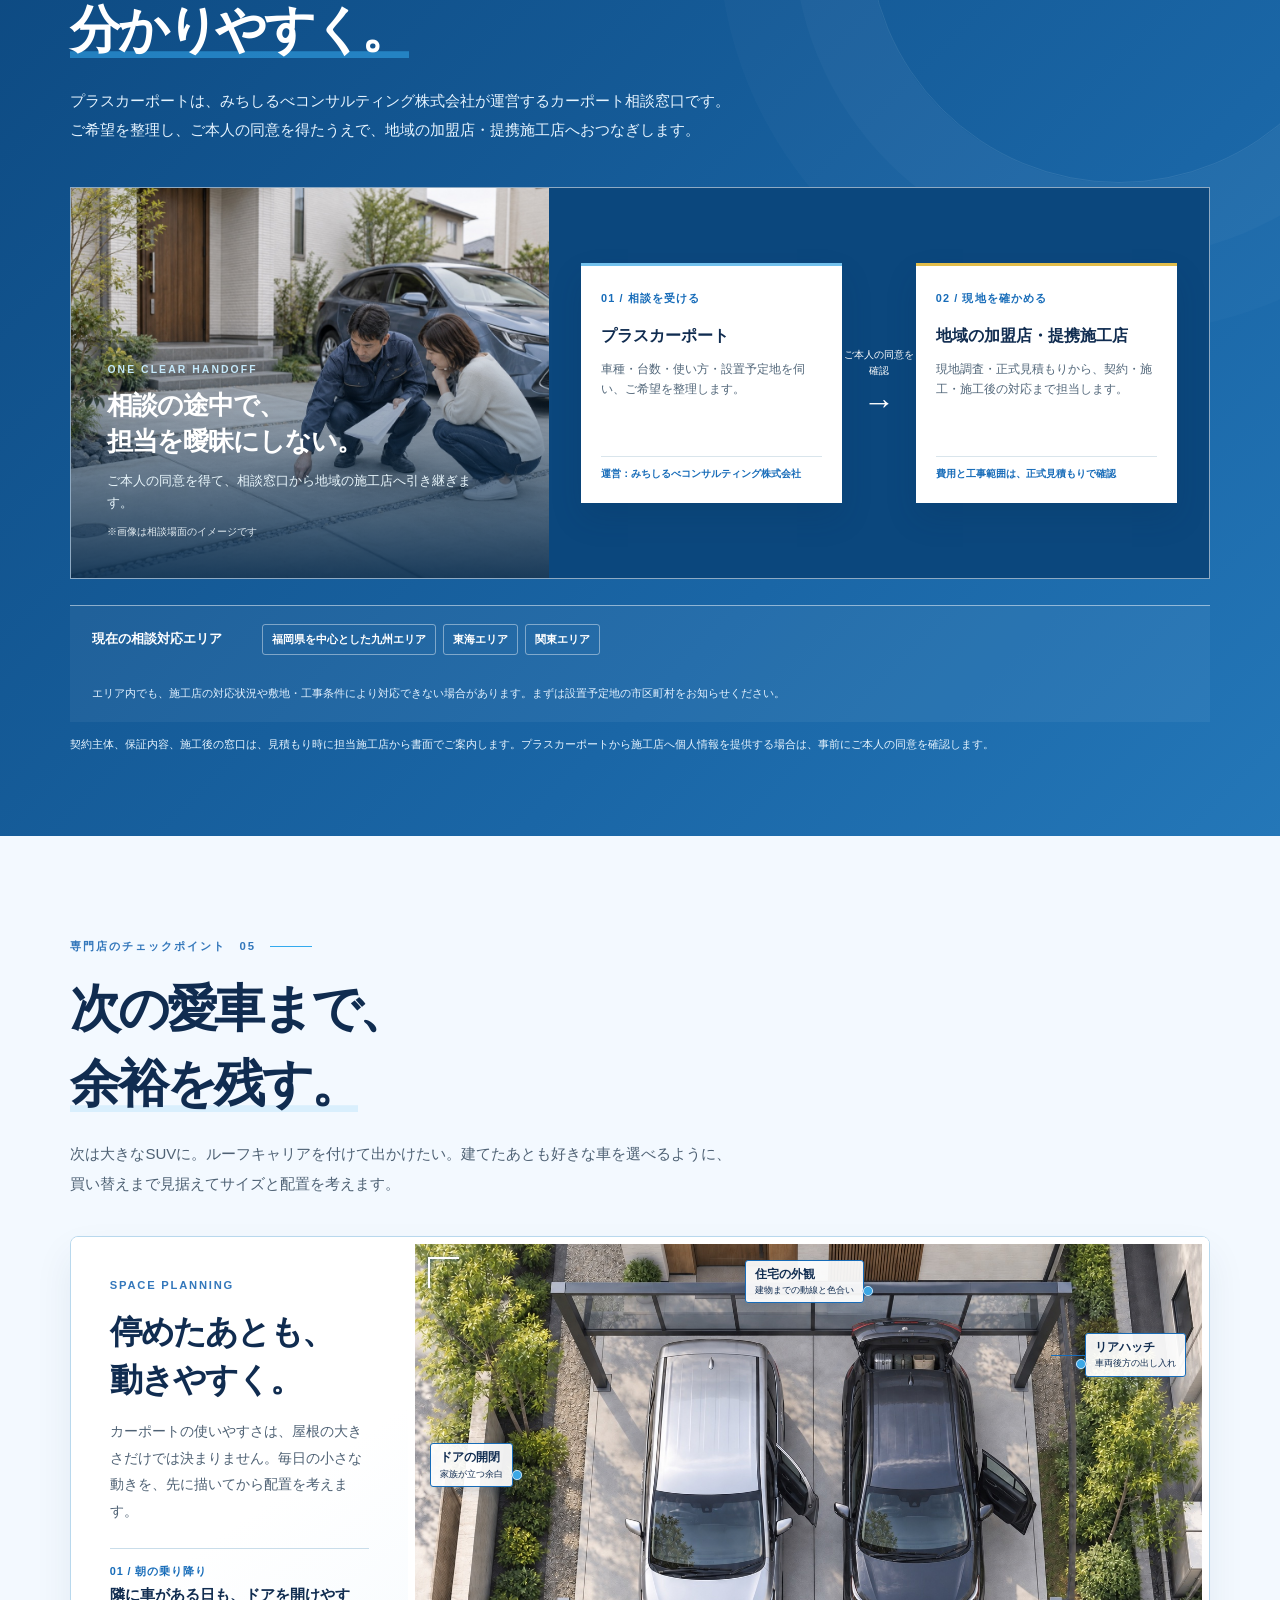
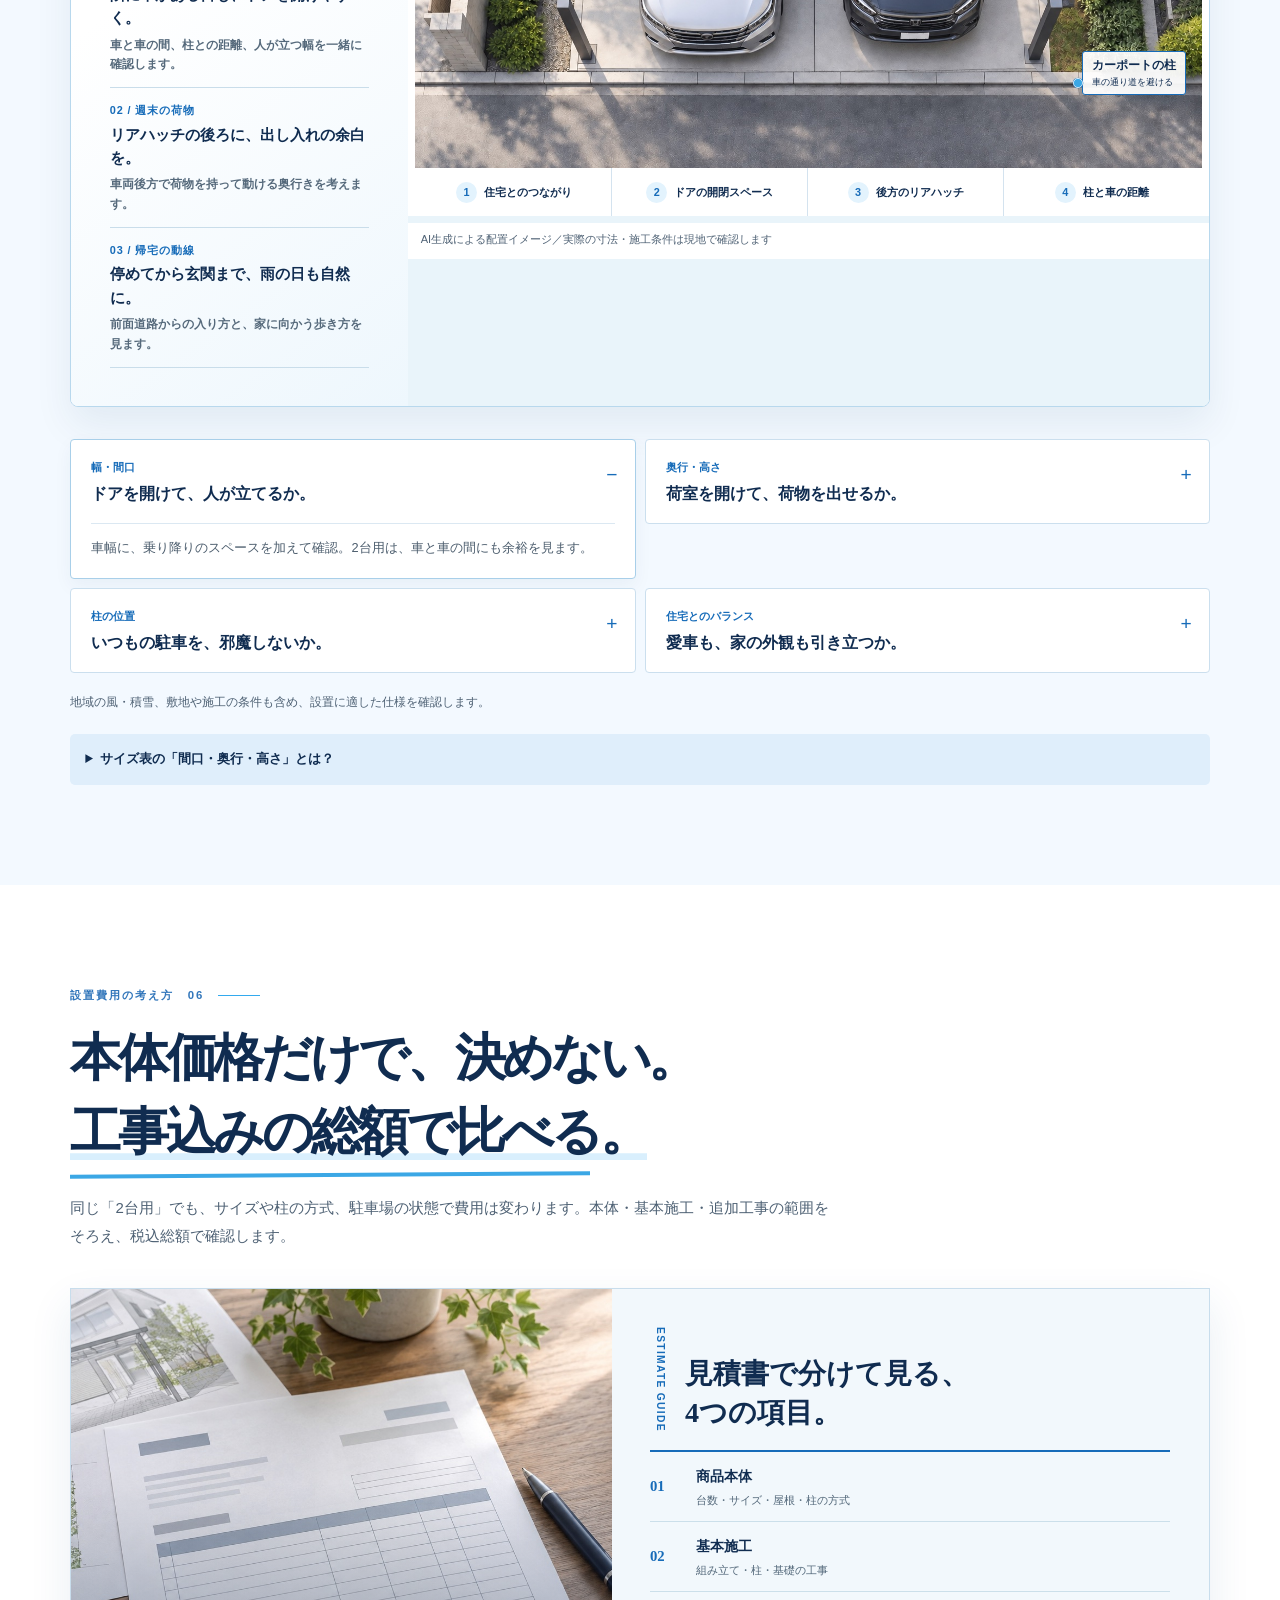
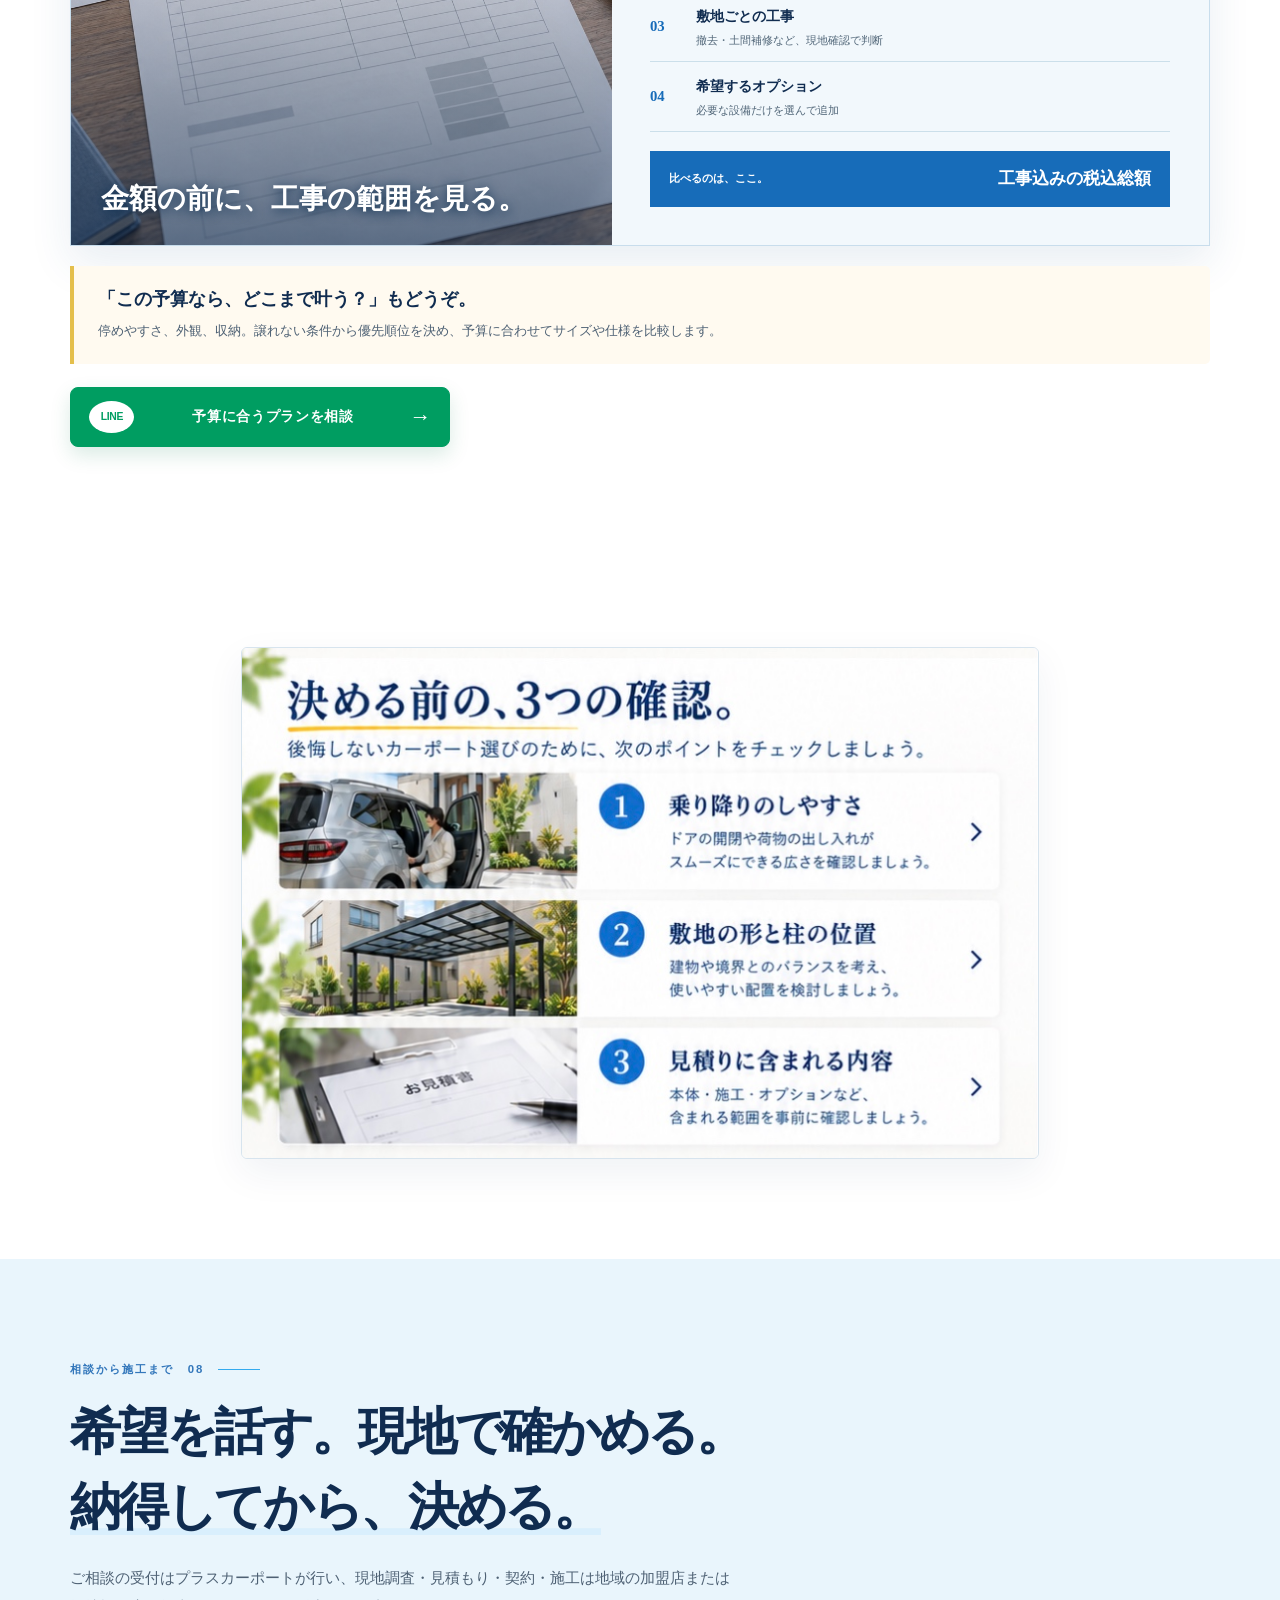
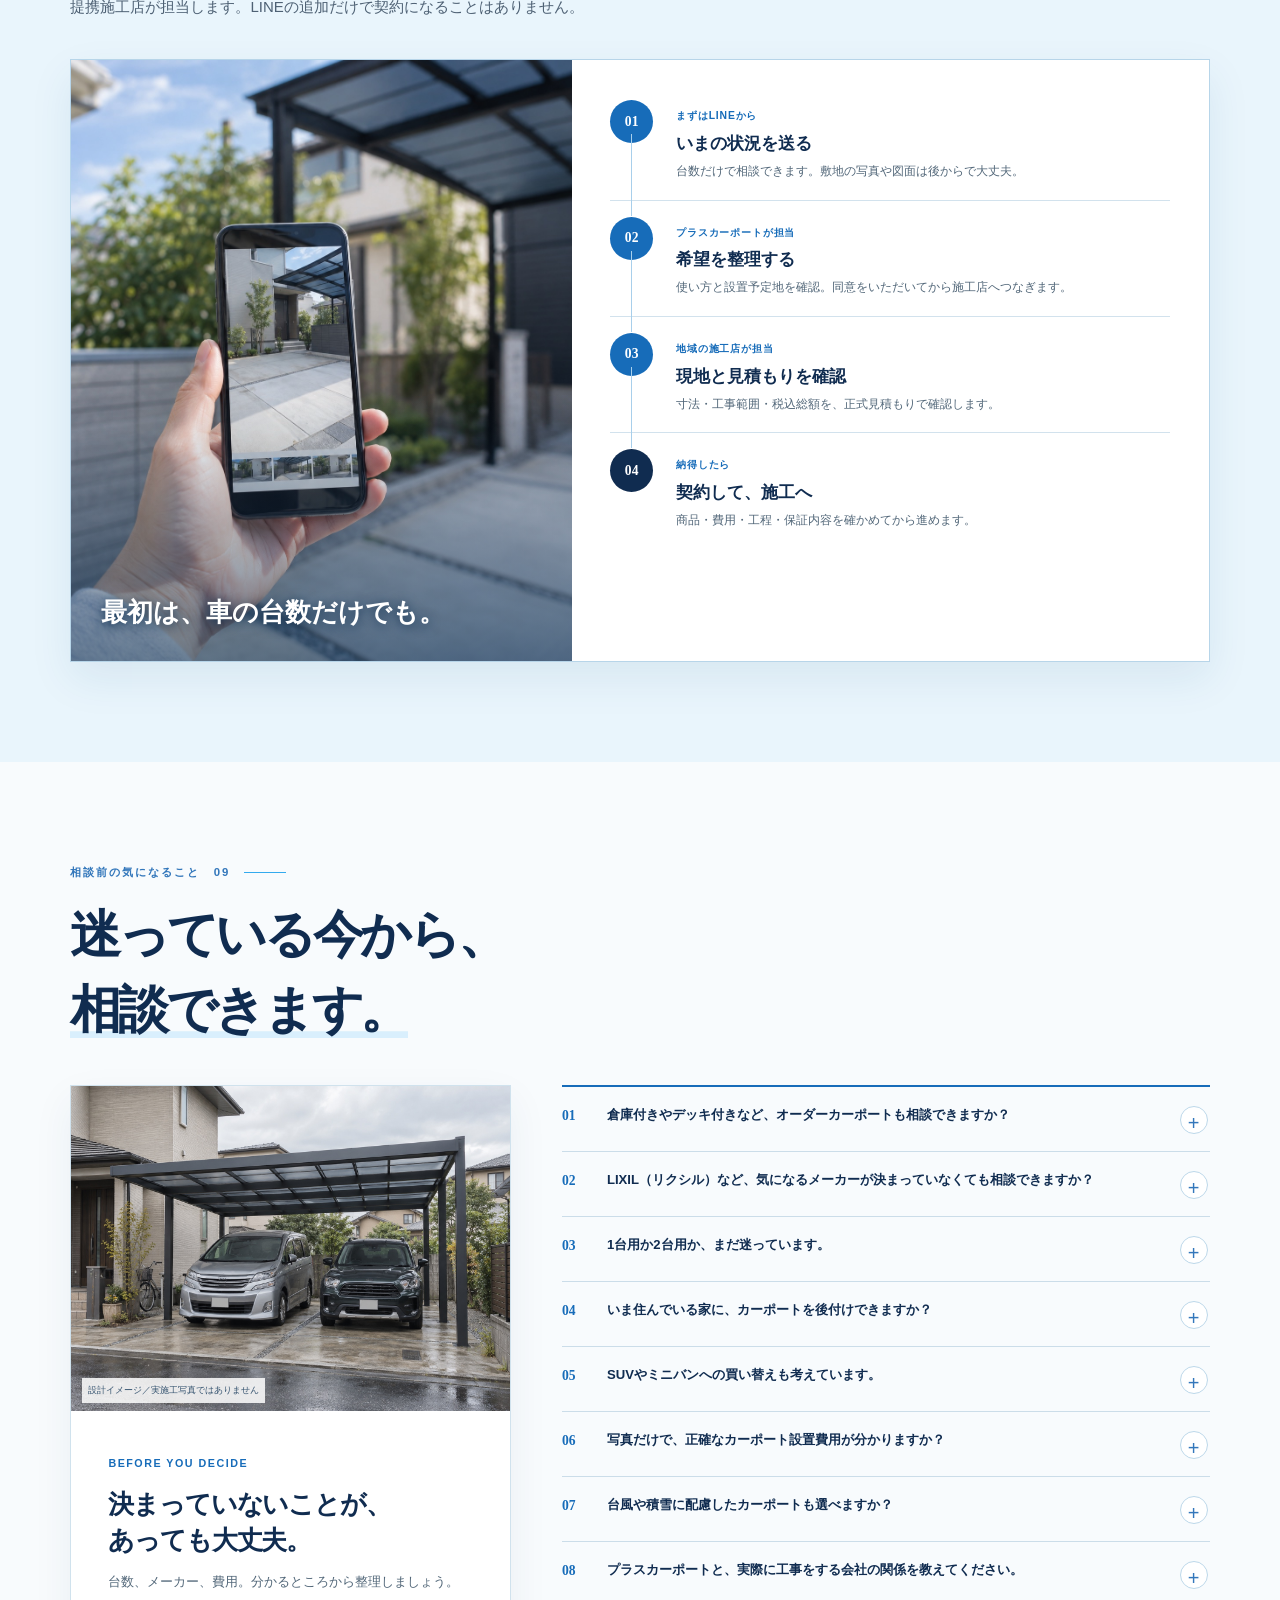
==== commit 216dee5c: "Add site-survey visual to consultation handoff" ====
--- a/public/index.html
+++ b/public/index.html
@@ -33,7 +33,7 @@
   <link rel="stylesheet" href="lp-detail.css?v=20260924i" />
   <link rel="stylesheet" href="lp-consult-polish.css?v=20260924b" />
   <link rel="stylesheet" href="lp-editorial-finish.css?v=20260924a" />
-  <link rel="stylesheet" href="lp-whole-page-polish.css?v=20260924c" />
+  <link rel="stylesheet" href="lp-whole-page-polish.css?v=20260924d" />
   <script type="application/ld+json">
     {"@context":"https://schema.org","@graph":[{"@type":"Organization","@id":"https://michishirube-consulting.github.io/plus-carport/#organization","name":"みちしるべコンサルティング株式会社","legalName":"みちしるべコンサルティング株式会社","url":"https://michishirube-consulting.github.io/plus-carport/","brand":{"@id":"https://michishirube-consulting.github.io/plus-carport/#brand"}},{"@type":"Brand","@id":"https://michishirube-consulting.github.io/plus-carport/#brand","name":"プラスカーポート","alternateName":"plus CARPORT","url":"https://michishirube-consulting.github.io/plus-carport/","logo":"https://michishirube-consulting.github.io/plus-carport/assets/plus-carport-logo.png"},{"@type":"WebSite","@id":"https://michishirube-consulting.github.io/plus-carport/#website","url":"https://michishirube-consulting.github.io/plus-carport/","name":"プラスカーポート","inLanguage":"ja","publisher":{"@id":"https://michishirube-consulting.github.io/plus-carport/#organization"}},{"@type":"WebPage","@id":"https://michishirube-consulting.github.io/plus-carport/#webpage","url":"https://michishirube-consulting.github.io/plus-carport/","name":"カーポート専門店プラスカーポート｜1台・2台用・後付け・オーダー設計","description":"福岡・九州、東海、関東エリアで、車種・台数・敷地に合わせたカーポート選びと地域の施工店への相談を受け付けるページ。","inLanguage":"ja","isPartOf":{"@id":"https://michishirube-consulting.github.io/plus-carport/#website"},"about":{"@id":"https://michishirube-consulting.github.io/plus-carport/#carport-service"},"primaryImageOfPage":{"@type":"ImageObject","url":"https://michishirube-consulting.github.io/plus-carport/assets/hero-editorial-fidelity.jpg","caption":"AI生成による2台用カーポートの設計イメージ"}},{"@type":"Service","@id":"https://michishirube-consulting.github.io/plus-carport/#carport-service","url":"https://michishirube-consulting.github.io/plus-carport/","name":"プラスカーポートのカーポート相談・施工店案内","serviceType":"カーポートの相談受付、条件整理、加盟店・提携施工店の案内、設置・施工相談","provider":{"@id":"https://michishirube-consulting.github.io/plus-carport/#organization"},"brand":{"@id":"https://michishirube-consulting.github.io/plus-carport/#brand"},"areaServed":[{"@type":"AdministrativeArea","name":"福岡県を中心とした九州エリア"},{"@type":"AdministrativeArea","name":"東海エリア"},{"@type":"AdministrativeArea","name":"関東エリア"}],"description":"車種・台数・使い方を整理し、相談者の同意を得たうえで、対応可能な地域の加盟店・提携施工店へつなぐカーポート相談窓口。現地調査、見積もり、契約、施工は各施工店が担当します。"},{"@type":"FAQPage","@id":"https://michishirube-consulting.github.io/plus-carport/#faq-schema","url":"https://michishirube-consulting.github.io/plus-carport/#faq","mainEntity":[{"@type":"Question","name":"倉庫付きやデッキ付きなど、オーダーカーポートも相談できますか？","acceptedAnswer":{"@type":"Answer","text":"オーダーカーポートも相談できます。倉庫併設、屋上デッキ、玄関への屋根など、希望の使い方や参考写真をもとに、敷地・建物・地域の条件を確認して対応できる形と費用をご案内します。"}},{"@type":"Question","name":"LIXIL（リクシル）など、気になるメーカーが決まっていなくても相談できますか？","acceptedAnswer":{"@type":"Answer","text":"メーカー未定でも相談できます。台数、車種、使い方を先に整理し、取扱可否を含めて候補を確認します。特定メーカーや商品を希望する場合は商品名をお知らせください。"}},{"@type":"Question","name":"1台用か2台用か、まだ迷っています。","acceptedAnswer":{"@type":"Answer","text":"今の台数、将来の買い替え、自転車の置き場などを伺い、敷地の広さと乗り降りの余裕を踏まえて比較します。"}},{"@type":"Question","name":"いま住んでいる家に、カーポートを後付けできますか？","acceptedAnswer":{"@type":"Answer","text":"既存住宅も検討できます。敷地の寸法、境界、土間、地中の配管、道路や玄関との位置関係を確認して設置可否を判断します。"}},{"@type":"Question","name":"SUVやミニバンへの買い替えも考えています。","acceptedAnswer":{"@type":"Answer","text":"候補の車種があれば、今の車に加えて次の車の幅・長さ・高さ、ドアと荷室の開閉も含めて検討します。"}},{"@type":"Question","name":"写真だけで、正確なカーポート設置費用が分かりますか？","acceptedAnswer":{"@type":"Answer","text":"写真は希望や駐車場の状態を把握する出発点です。正確な設置可否や金額は、寸法・基礎・既存物などの施工条件を現地で確認してからご案内します。"}},{"@type":"Question","name":"台風や積雪に配慮したカーポートも選べますか？","acceptedAnswer":{"@type":"Answer","text":"地域の基準風速や積雪量、敷地条件を確認し、製品ごとの耐風圧・耐積雪性能を比較して候補を検討します。"}},{"@type":"Question","name":"プラスカーポートと、実際に工事をする会社の関係を教えてください。","acceptedAnswer":{"@type":"Answer","text":"プラスカーポートは、みちしるべコンサルティング株式会社が運営する相談窓口です。相談内容を整理し、同意を得たうえで地域の加盟店・提携施工店へつなぎます。現地調査、見積もり、契約、施工、施工後の対応は、担当する施工店が行います。"}},{"@type":"Question","name":"施工対応エリアを確認したいです。","acceptedAnswer":{"@type":"Answer","text":"福岡県を中心とした九州エリア、東海エリア、関東エリアで相談を受け付けています。エリア内でも施工店の対応状況や敷地条件により対応できない場合があるため、設置予定地の市区町村を確認してご案内します。"}}]}]}
   </script>
@@ -270,7 +270,7 @@
           <p>プラスカーポートは、みちしるべコンサルティング株式会社が運営するカーポート相談窓口です。ご希望を整理し、ご本人の同意を得たうえで、地域の加盟店・提携施工店へおつなぎします。</p>
         </div>
         <div class="network-story" aria-label="相談から施工への担当の引き継ぎ">
-          <div class="network-story-lead"><span>ONE CLEAR HANDOFF</span><strong>相談の途中で、<br />誰が何をするかを曖昧にしない。</strong><p>ご相談はプラスカーポート。現地調査から施工後までは、担当する地域の施工店へ。お客様の同意を得てから引き継ぎます。</p></div>
+          <div class="network-story-lead"><img src="assets/site-survey-editorial-20260924.jpg" width="1400" height="933" alt="敷地の状態を確認しながら打ち合わせるイメージ" loading="lazy" decoding="async" /><div class="network-story-copy"><span>ONE CLEAR HANDOFF</span><strong>相談の途中で、<br />担当を曖昧にしない。</strong><p>ご本人の同意を得て、相談窓口から地域の施工店へ引き継ぎます。</p><small>※画像は相談場面のイメージです</small></div></div>
           <ol class="network-route"><li><span class="network-route-no">01 / 相談を受ける</span><strong>プラスカーポート</strong><p>車種・台数・使い方・設置予定地を伺い、ご希望を整理します。</p><small>運営：みちしるべコンサルティング株式会社</small></li><li class="network-route-handoff"><span>ご本人の同意を確認</span><b aria-hidden="true">→</b></li><li><span class="network-route-no">02 / 現地を確かめる</span><strong>地域の加盟店・提携施工店</strong><p>現地調査・正式見積もりから、契約・施工・施工後の対応まで担当します。</p><small>費用と工事範囲は、正式見積もりで確認</small></li></ol>
         </div>
         <div class="service-areas" id="service-areas">
--- a/public/lp-whole-page-polish.css
+++ b/public/lp-whole-page-polish.css
@@ -1,5 +1,18 @@
 /* 2026-09-24: complete the remaining visual system without adding decorative images everywhere. */
 .journey-reference { display:none; }
+
+/* Show the actual decision context beside the accountable handoff diagram. */
+.network-story { grid-template-columns:minmax(0,.84fr) minmax(0,1.16fr); align-items:stretch; gap:0; padding:0; background:#0b477d; }
+.network-story-lead { position:relative; display:flex; align-items:flex-end; min-height:390px; overflow:hidden; background:#194f7b; }
+.network-story-lead::after { content:""; position:absolute; inset:34% 0 0; background:linear-gradient(transparent,#062b4de8); pointer-events:none; }
+.network-story-lead>img { position:absolute; inset:0; width:100%; height:100%; object-fit:cover; object-position:58% center; }
+.network-story-copy { position:relative; z-index:1; width:100%; padding:clamp(22px,3vw,36px); }
+.network-story-copy>span { display:block; color:#c5e9fb; font-size:.65rem; font-weight:800; letter-spacing:.2em; }
+.network-story-copy strong { display:block; margin-top:9px; color:#fff; font:700 clamp(1.42rem,2vw,2.1rem)/1.4 var(--serif); letter-spacing:-.04em; }
+.network-story-copy p { margin:10px 0 0; color:#e9f6fc; font-size:.82rem; line-height:1.65; }
+.network-story-copy small { display:block; margin-top:10px; color:#e0eaf0; font-size:.62rem; }
+.network-route { align-self:center; margin:clamp(22px,2.5vw,36px); }
+.network-route li:not(.network-route-handoff) { min-height:240px; }
 
 /* The decision point should look like two genuinely different paths. */
 .line-consult .consult-action { background:#fff; }
@@ -70,6 +83,10 @@
   .line-consult .consult-action { margin-top:36px; }
 }
 @media (max-width:900px) {
+  .network-story { grid-template-columns:1fr; }
+  .network-story-lead { min-height:300px; }
+  .network-route { margin:20px; }
+  .network-route li:not(.network-route-handoff) { min-height:0; }
   .consult-next { grid-template-columns:1fr; }
   .line-consult .consult-paths { grid-template-columns:1fr; }
   .line-consult .consult-path { min-height:250px; }
@@ -79,6 +96,11 @@
   .faq-aside figure { height:100%; aspect-ratio:auto; }
 }
 @media (max-width:640px) {
+  .network-story-lead { min-height:275px; }
+  .network-story-copy { padding:18px; }
+  .network-story-copy strong { font-size:1.48rem; }
+  .network-story-copy p { font-size:.73rem; }
+  .network-route { margin:13px; }
   .consult-next { gap:17px; margin-top:17px; padding:19px 16px; }
   .consult-next-title>strong { font-size:1.2rem; }
   .consult-next ol { grid-template-columns:1fr; gap:0; border-top:1px solid #c8dfed; }
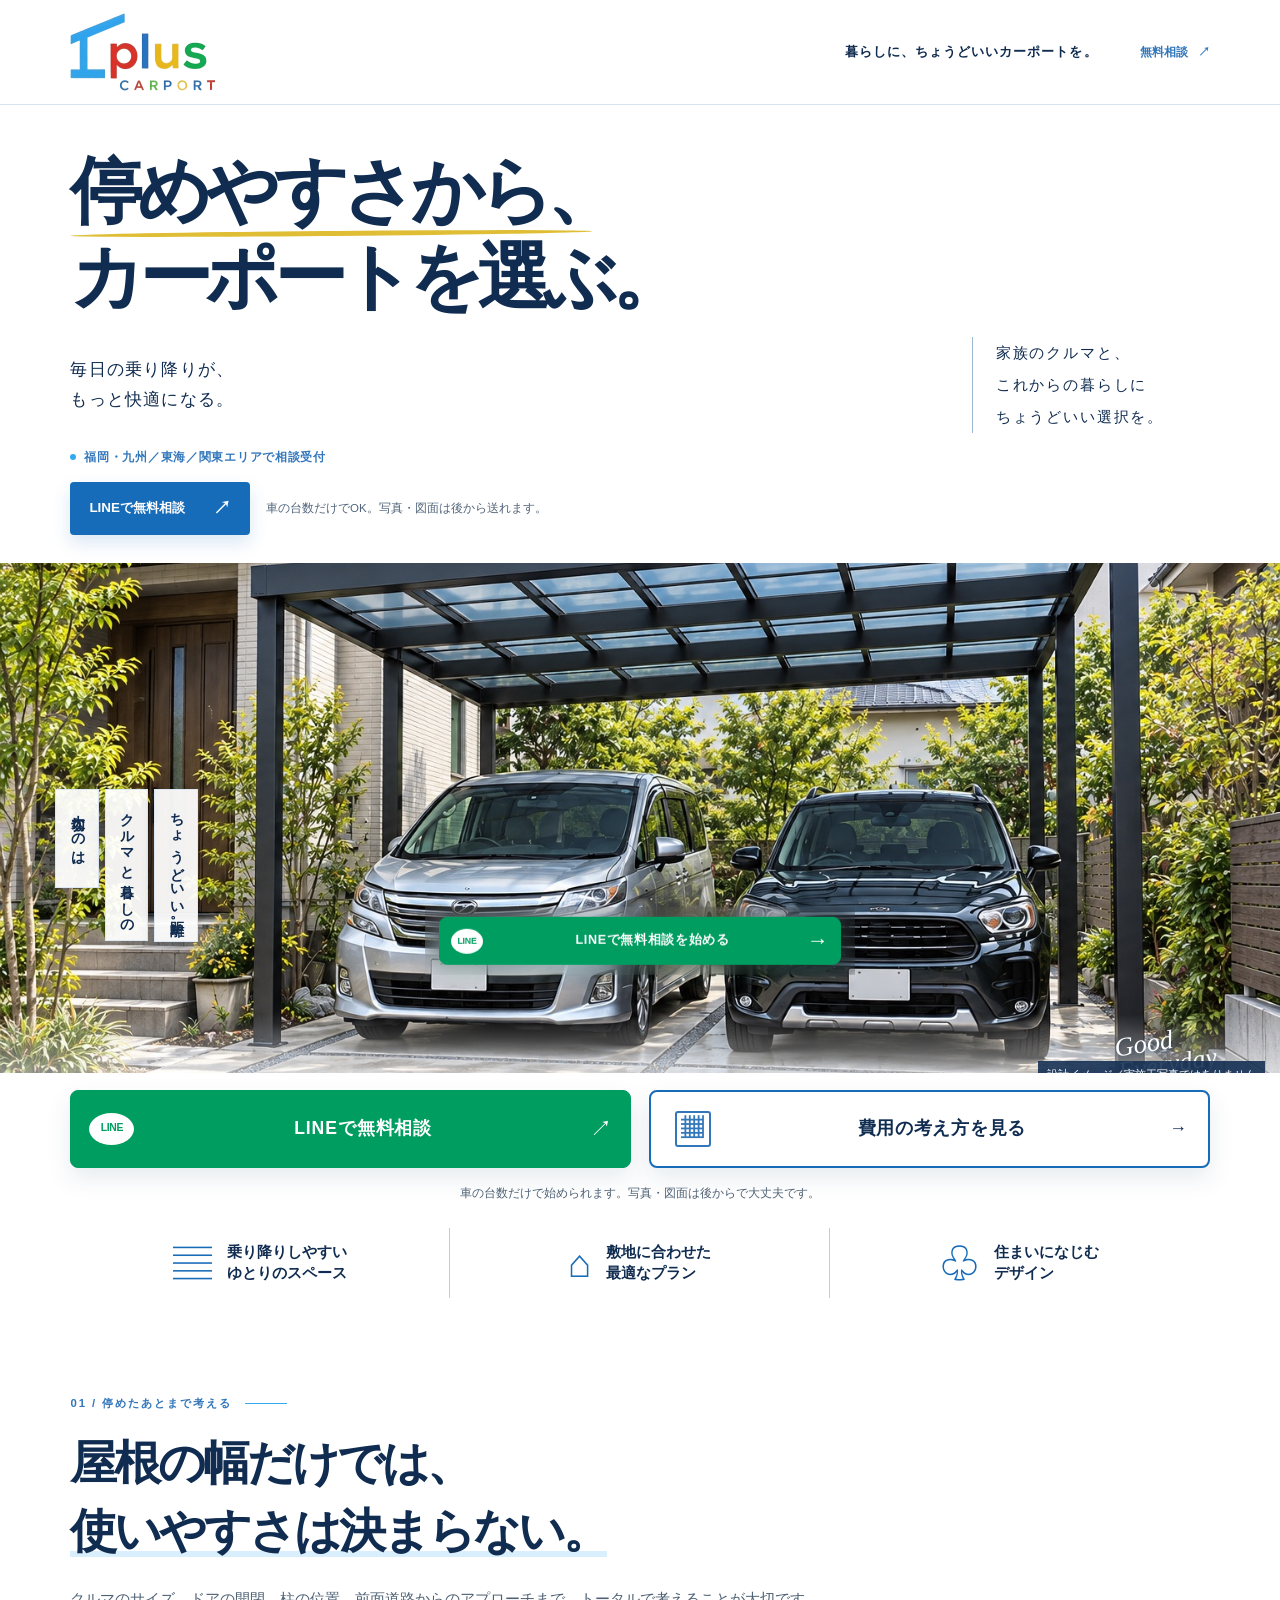
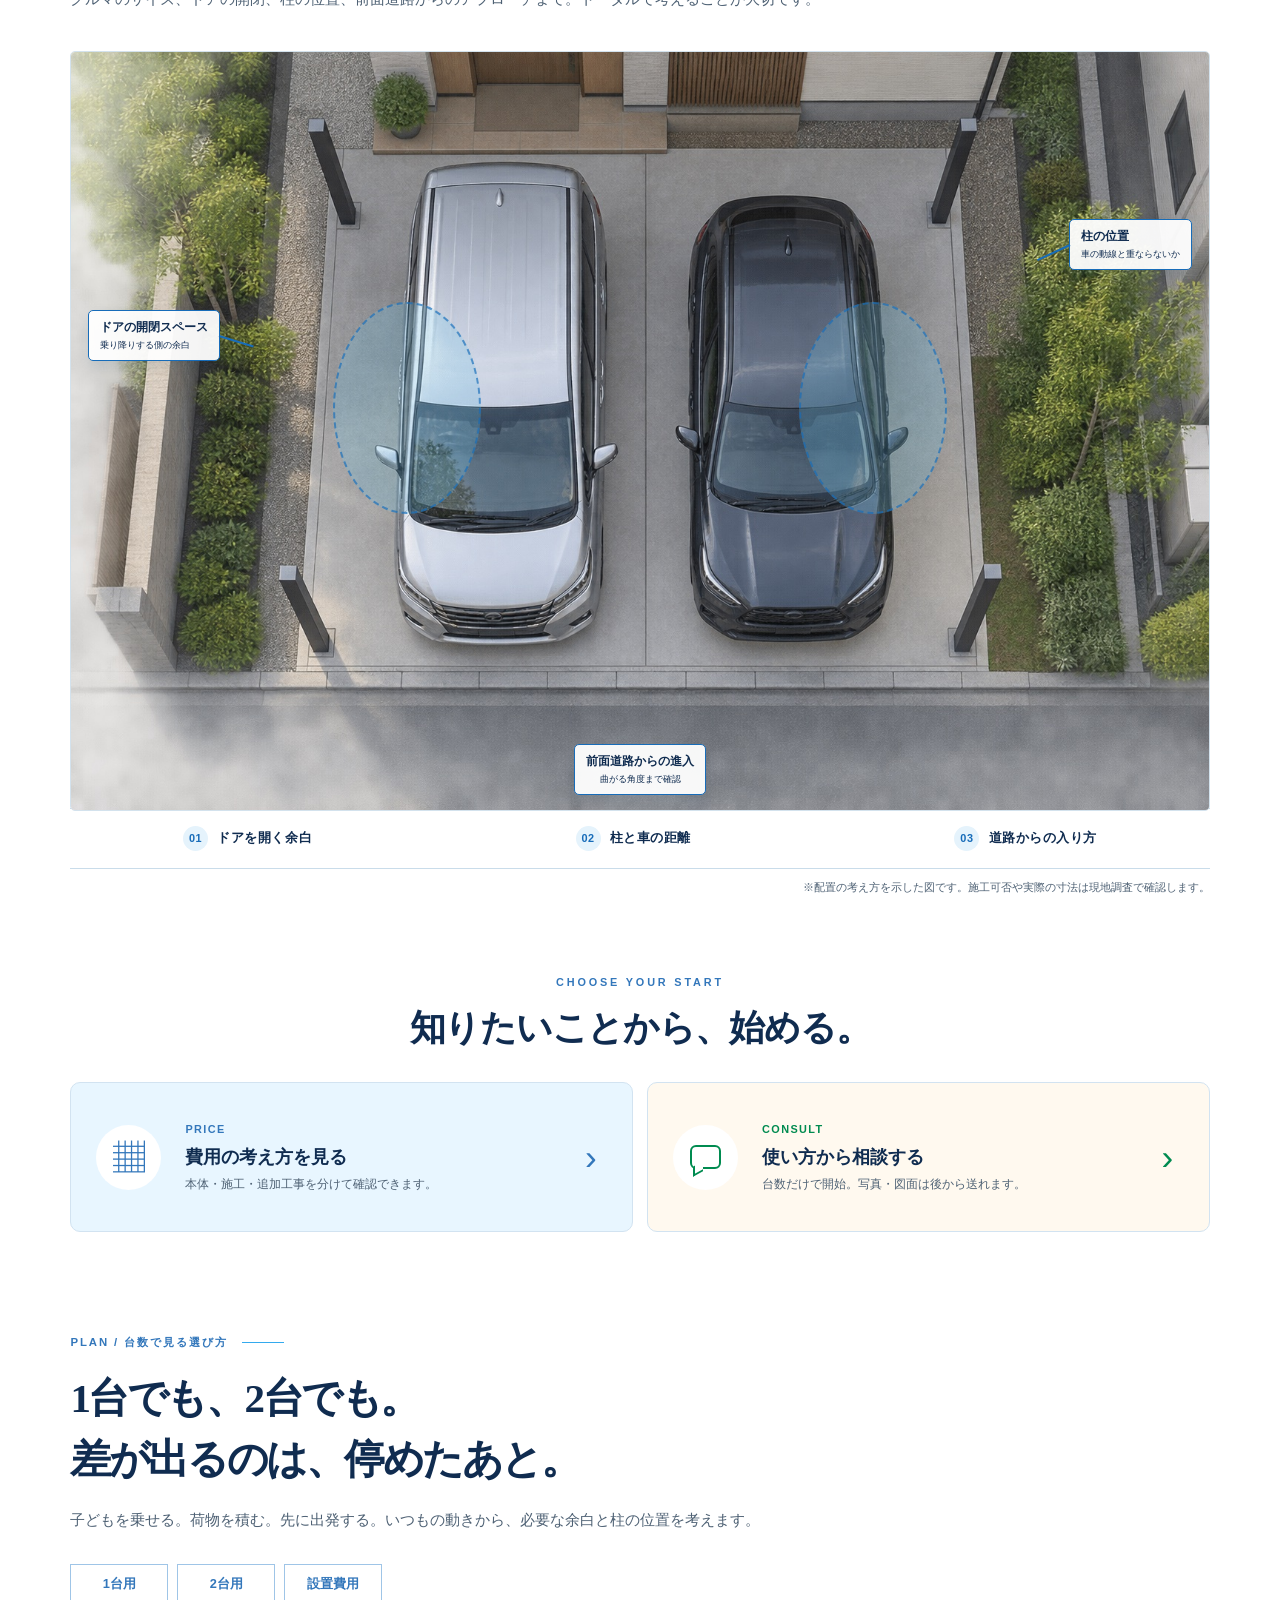
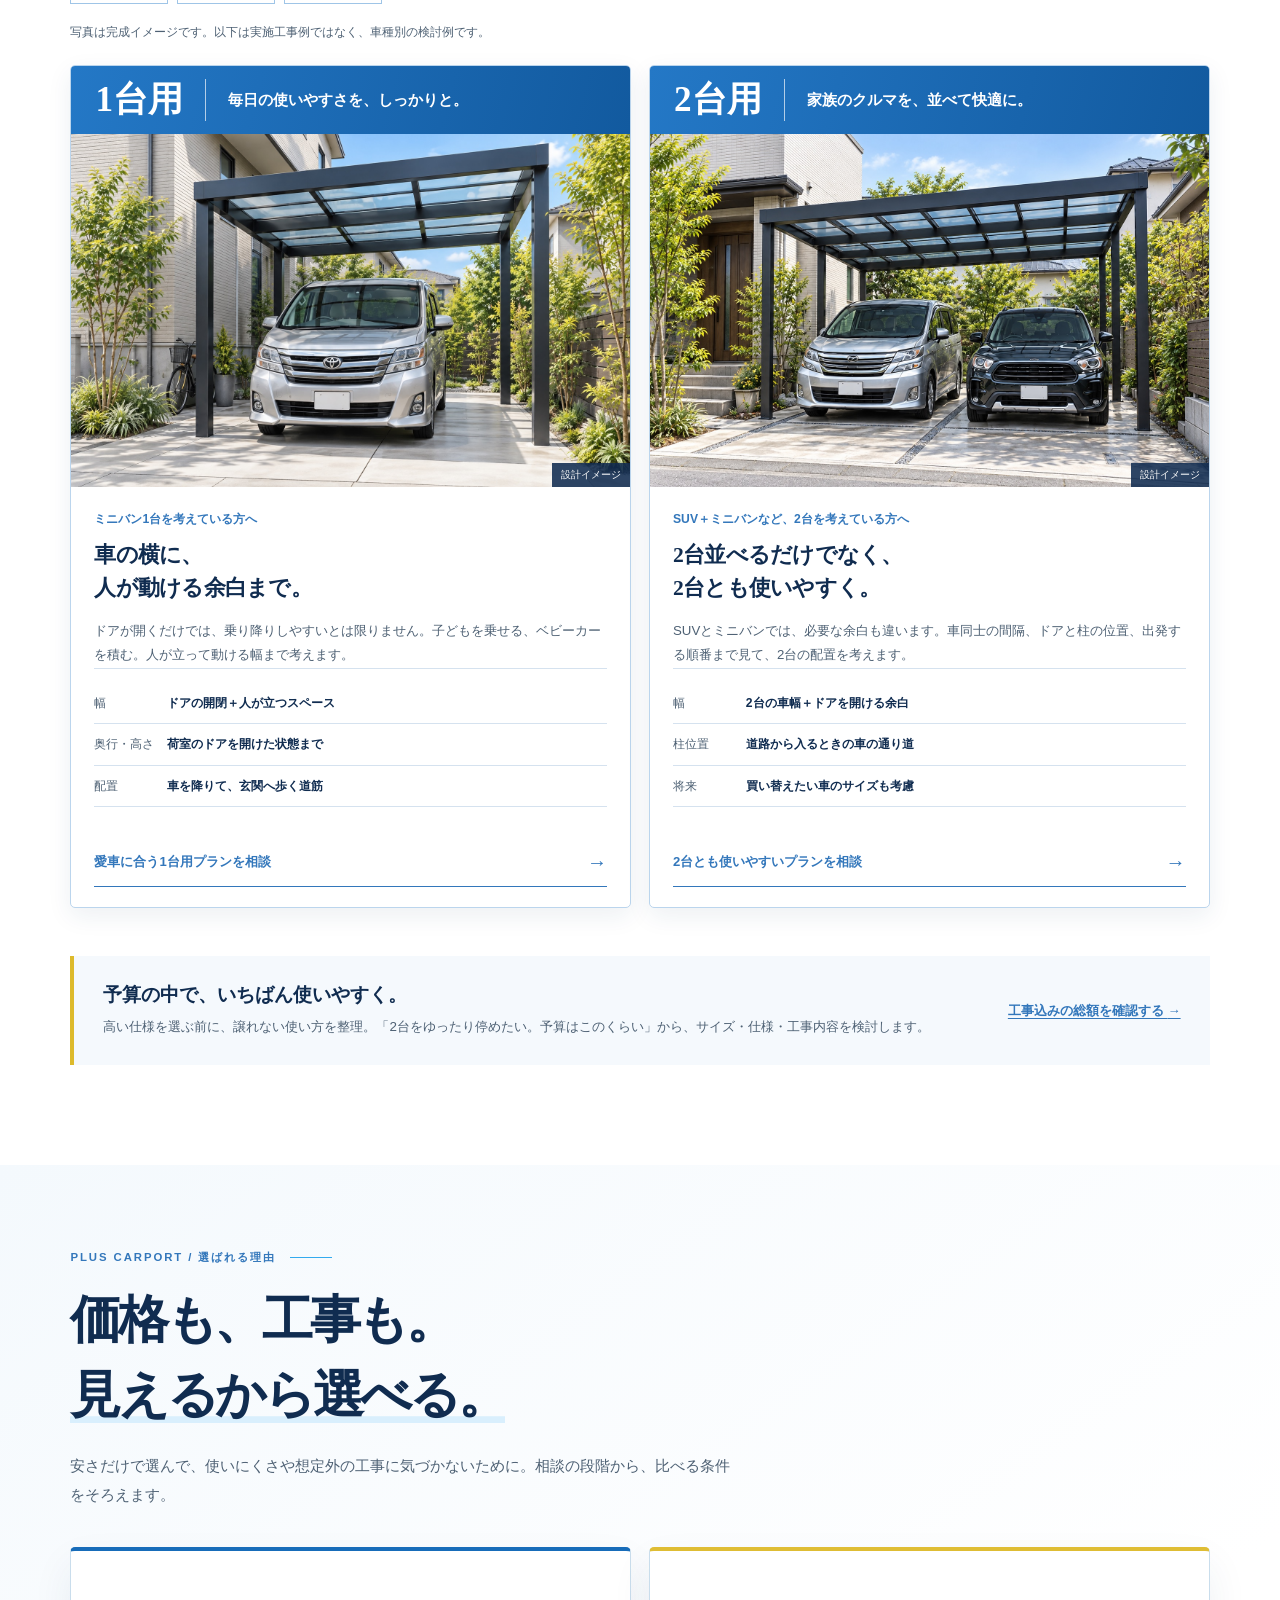
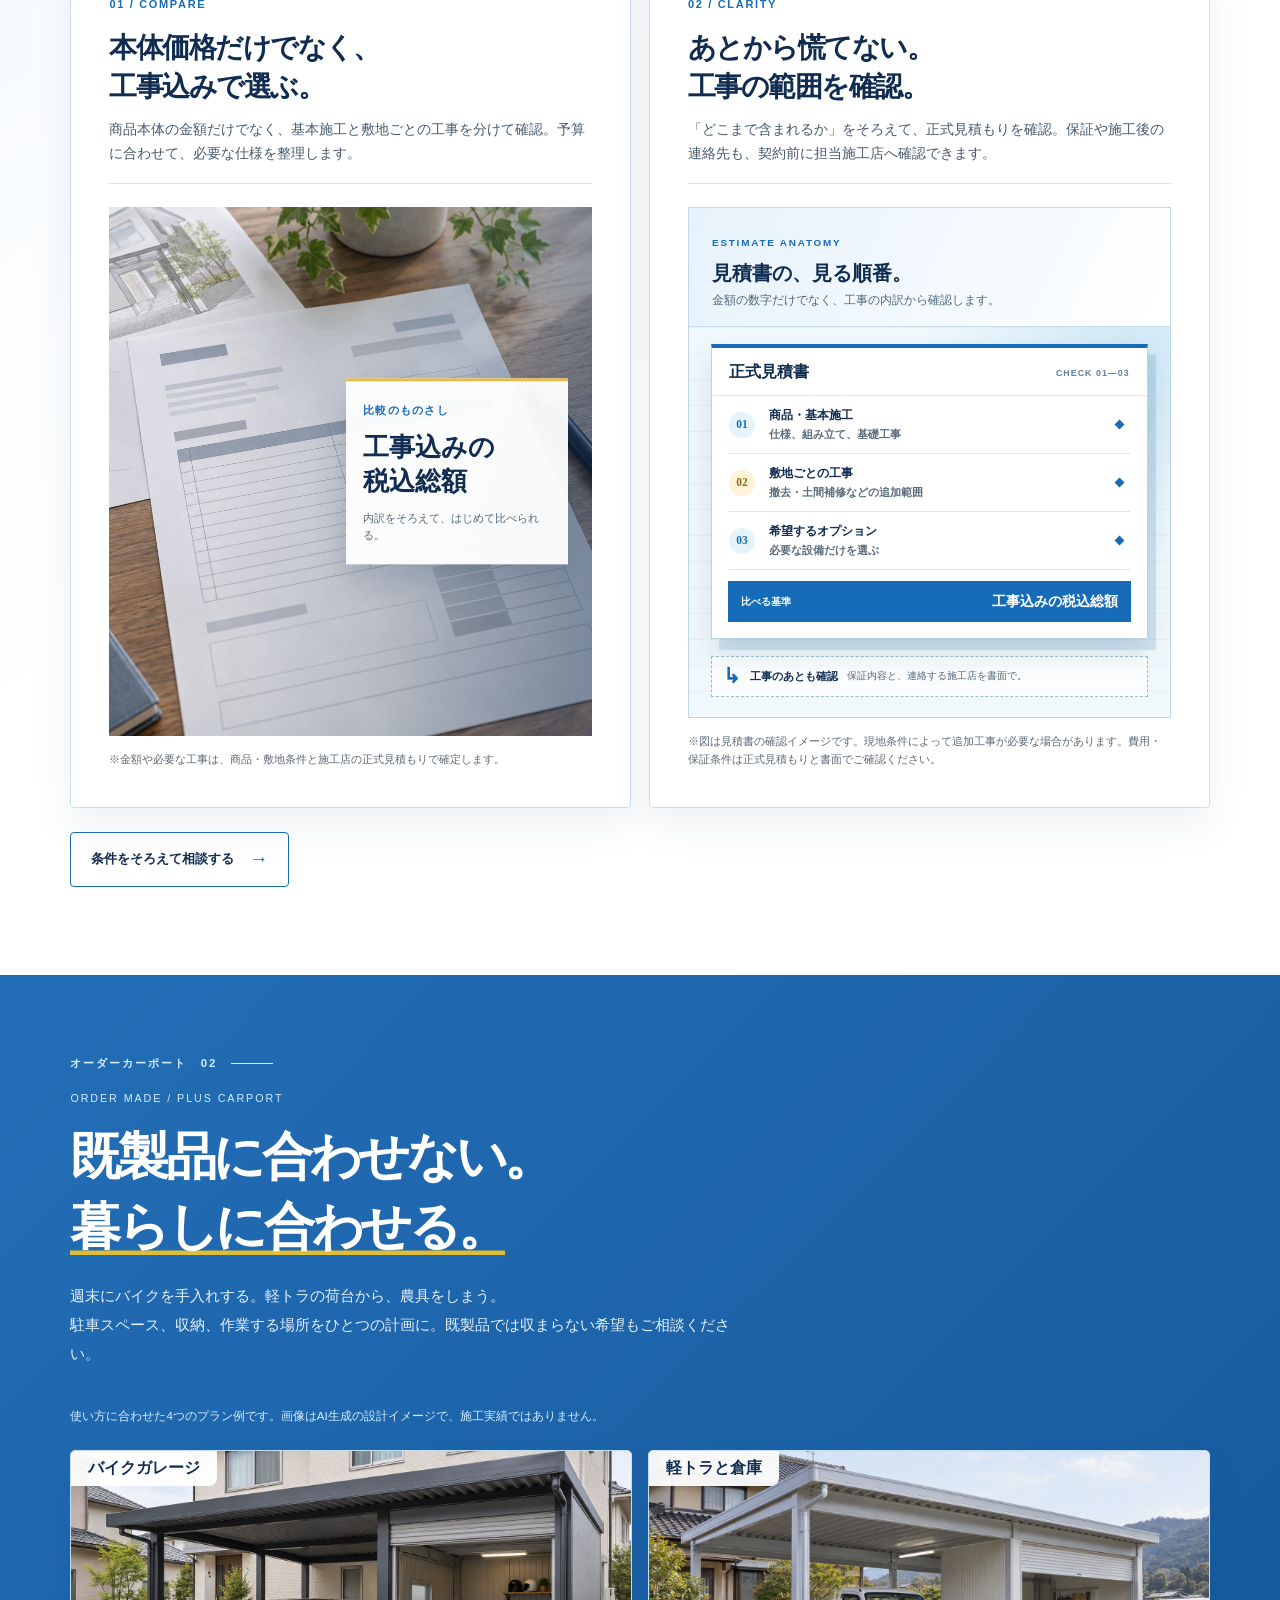
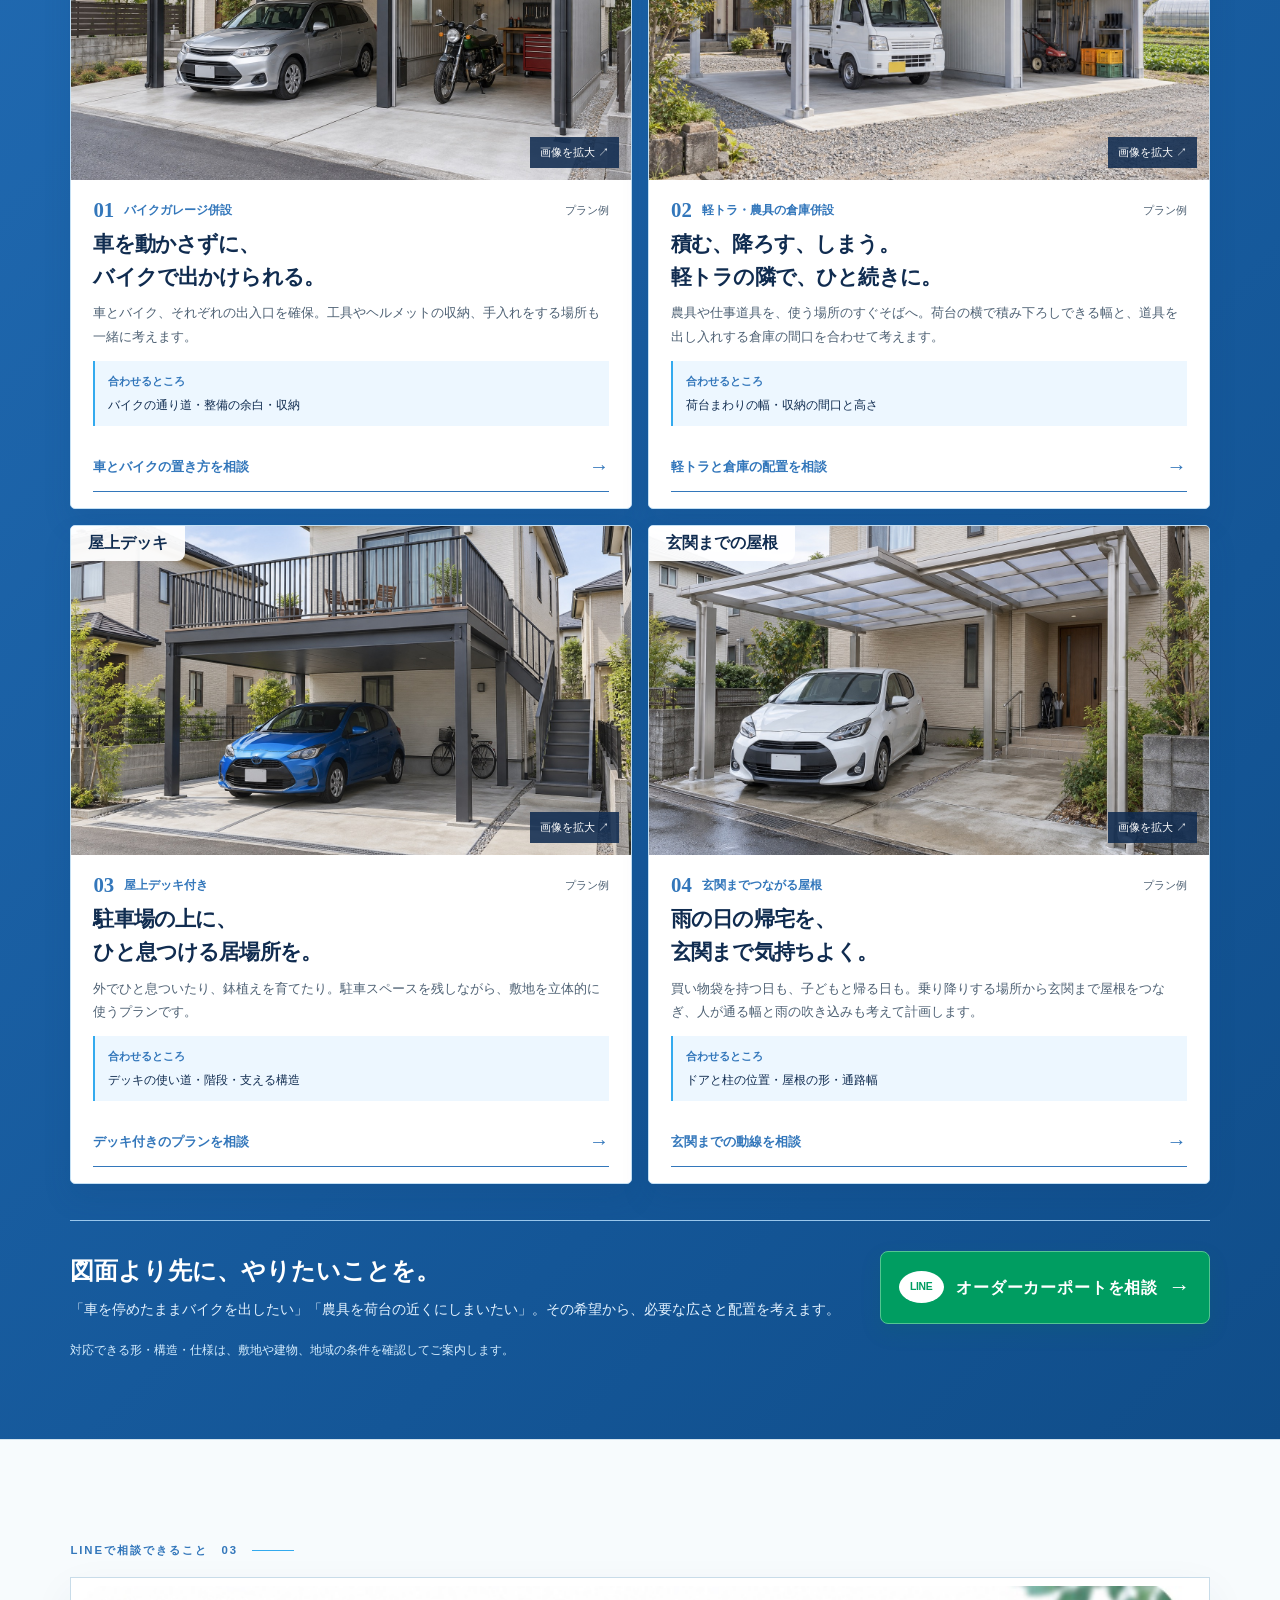
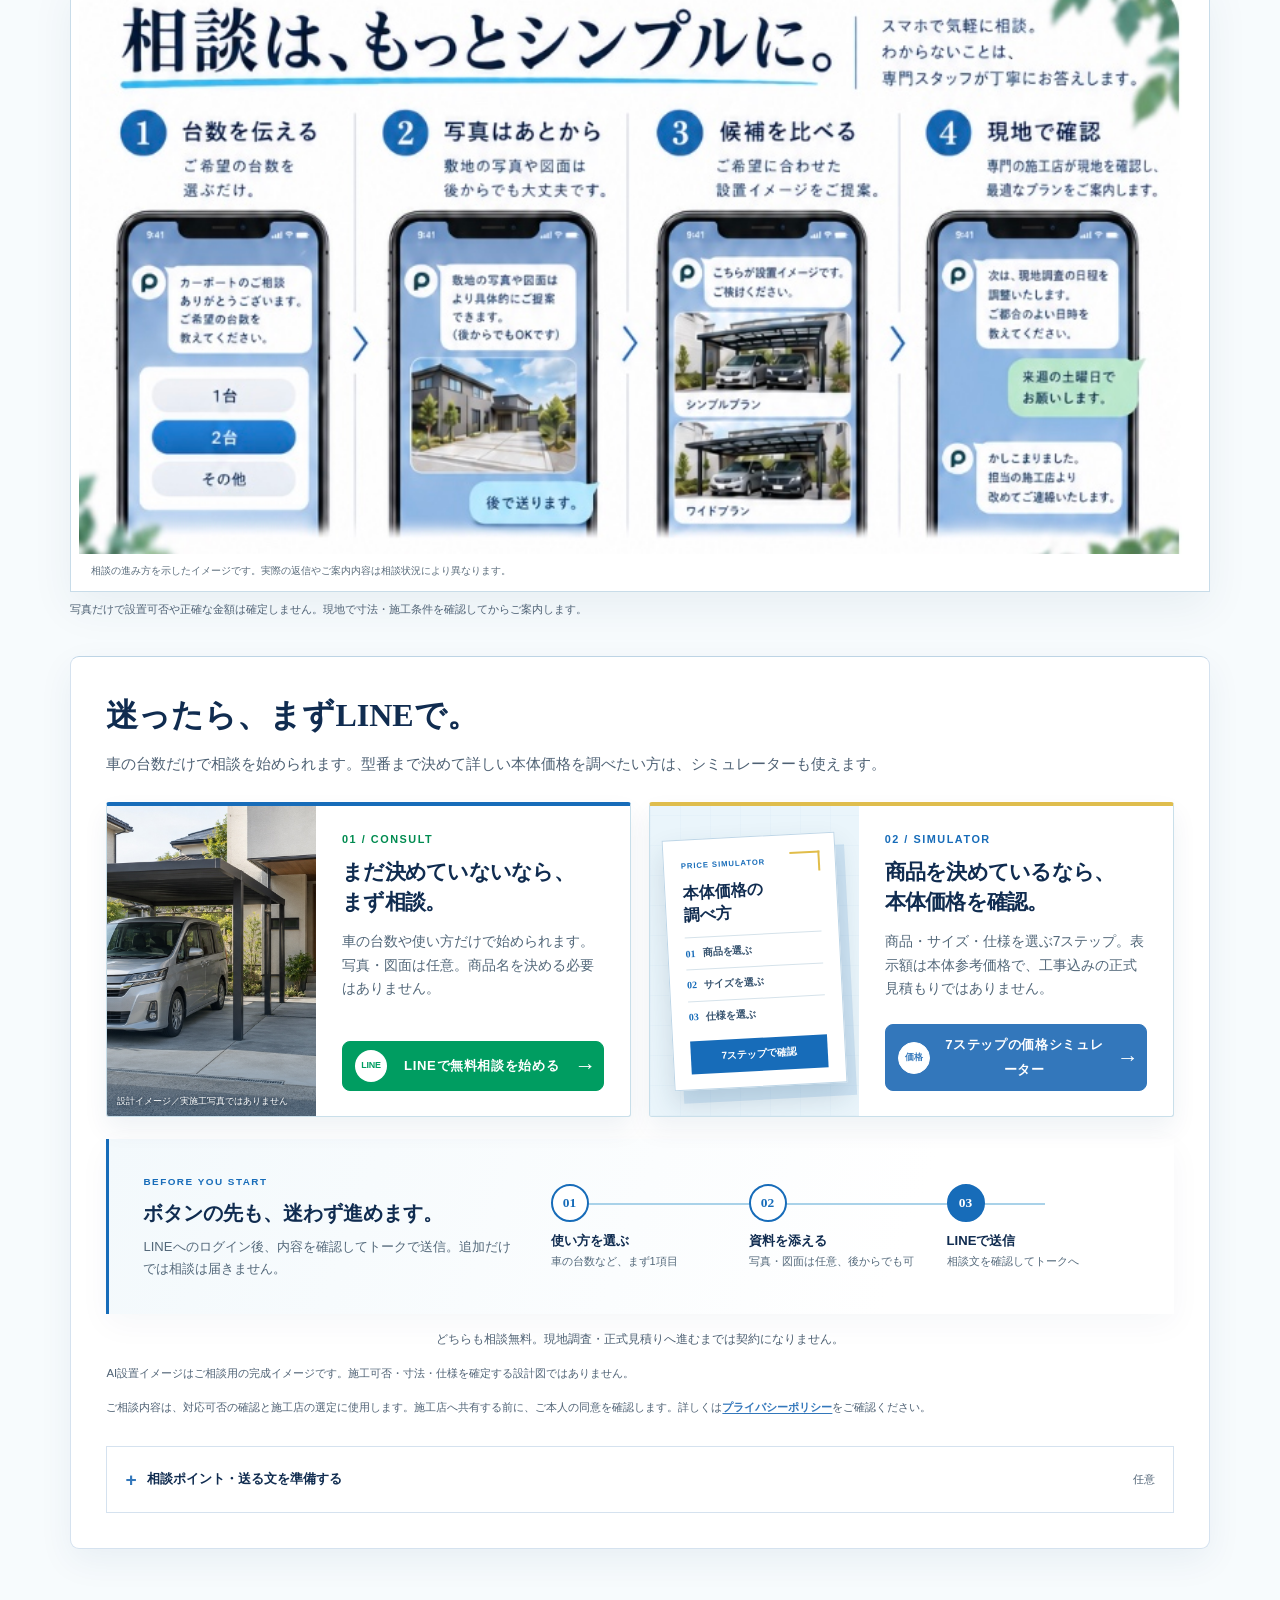
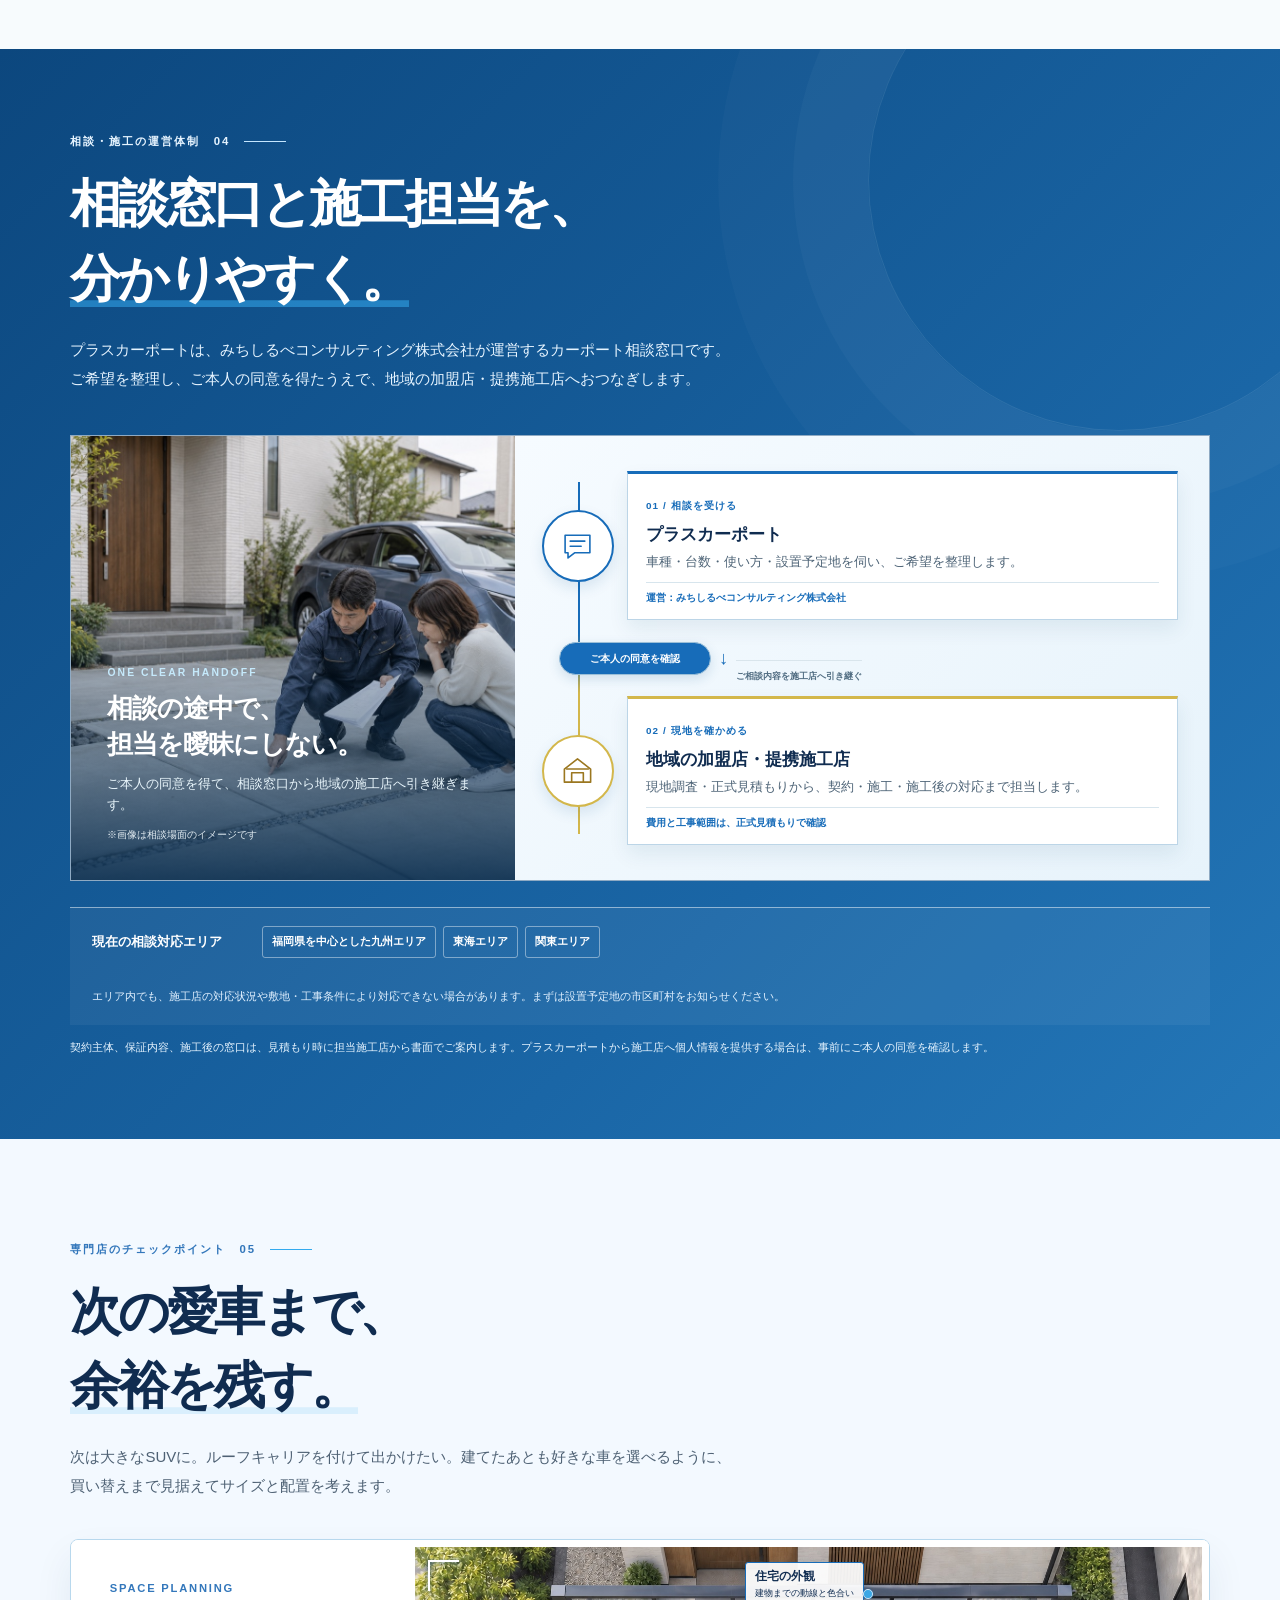
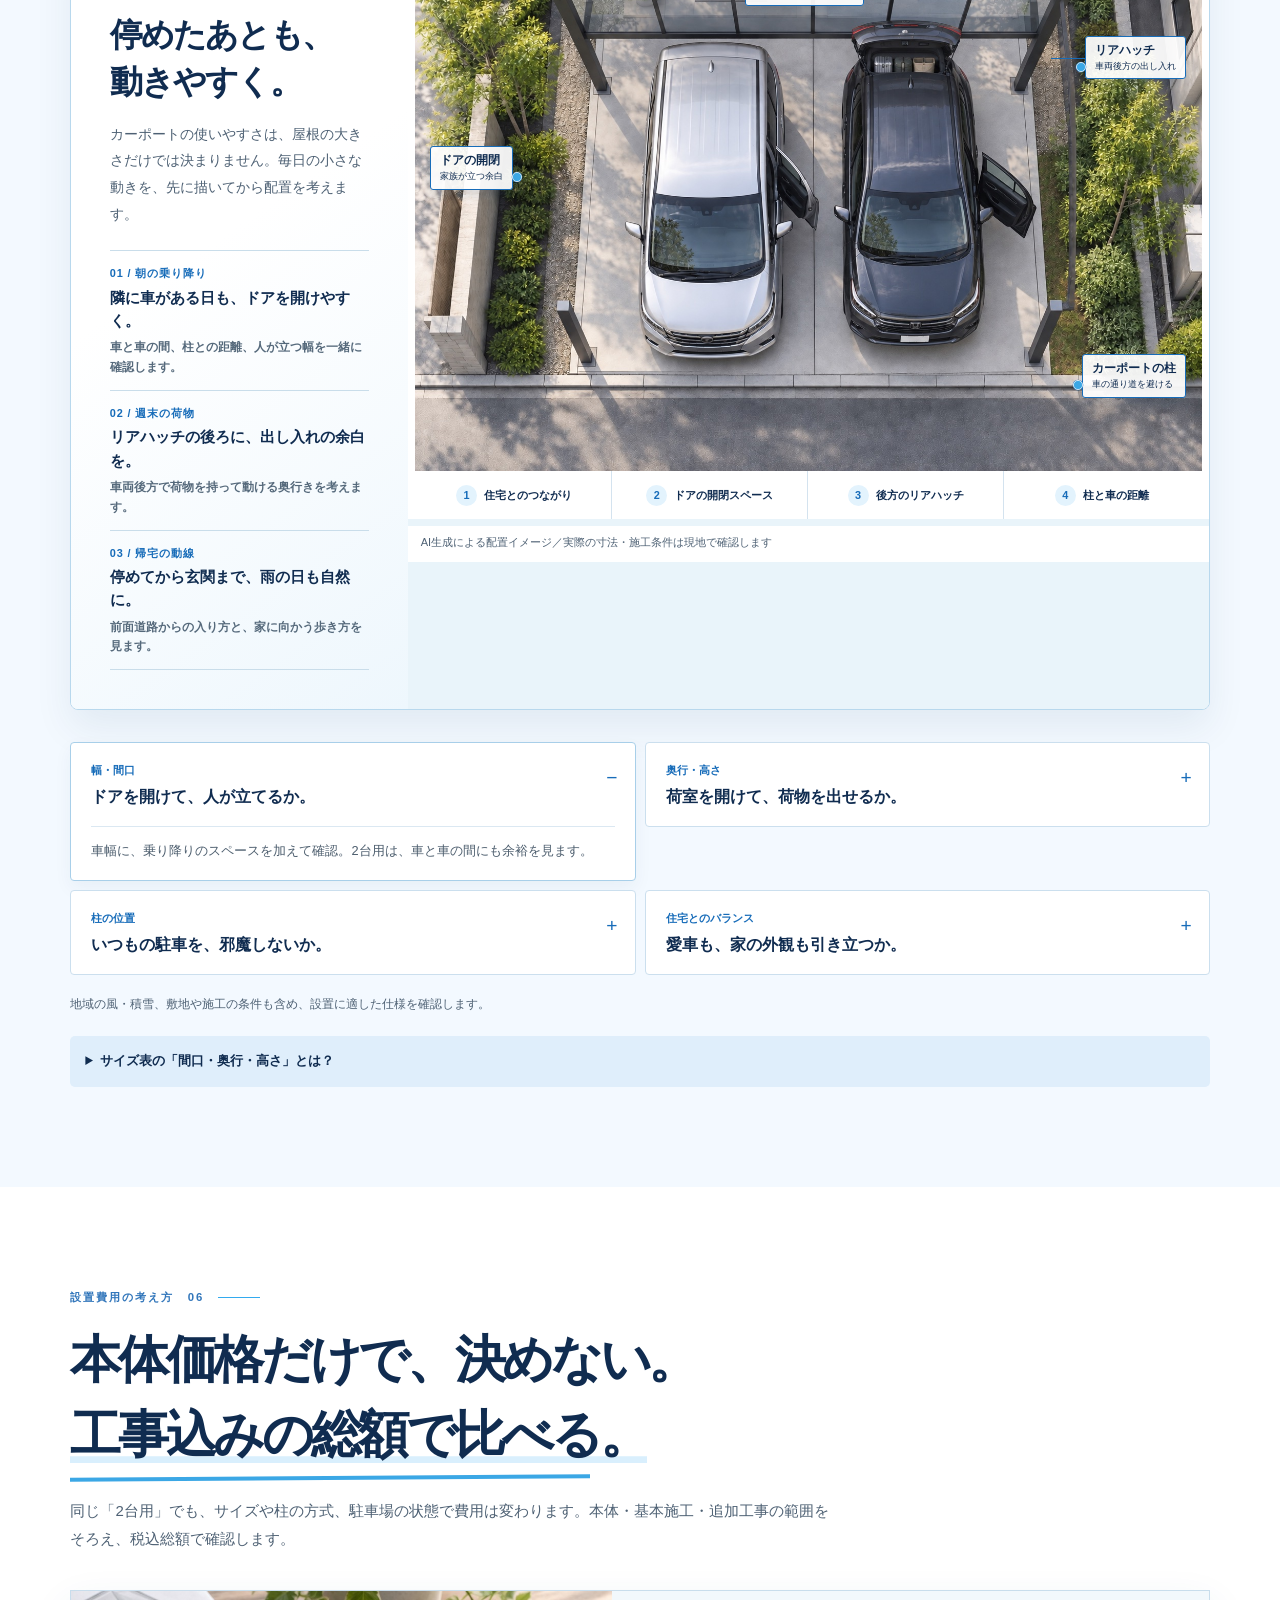
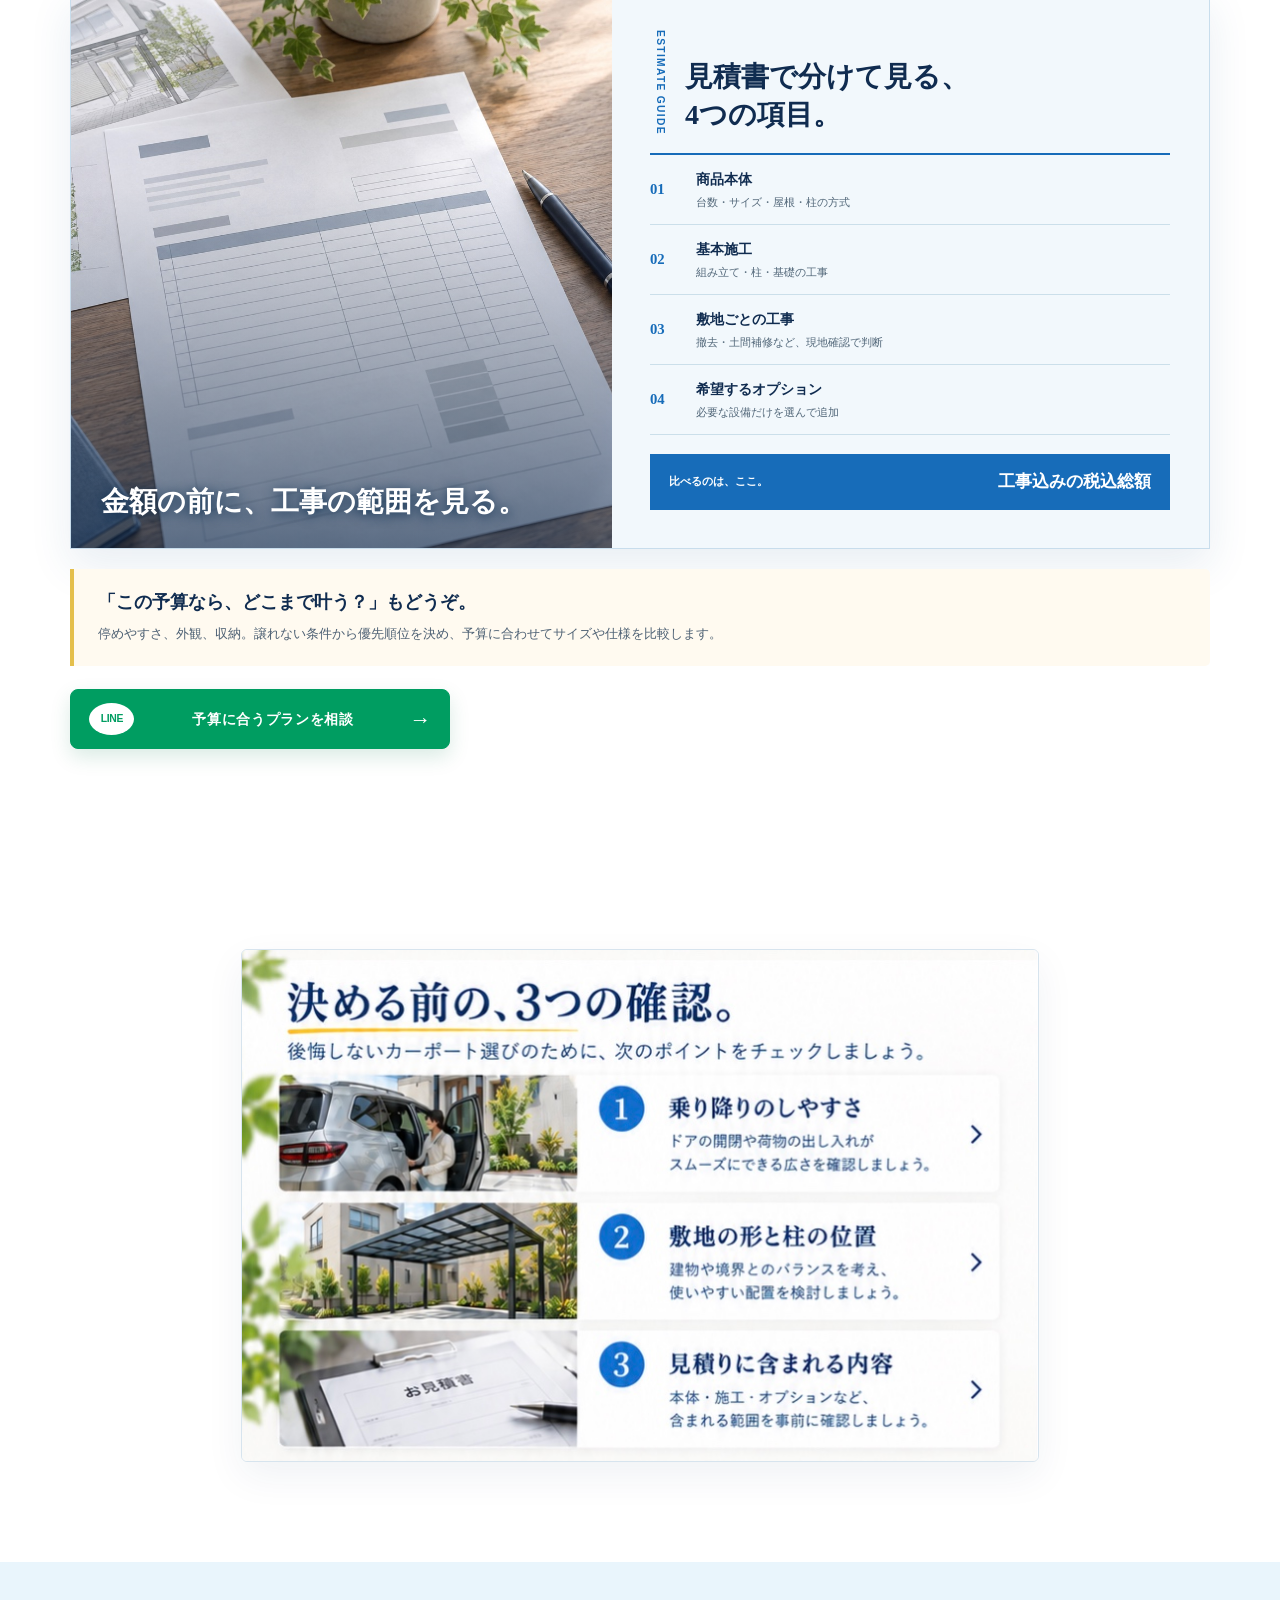
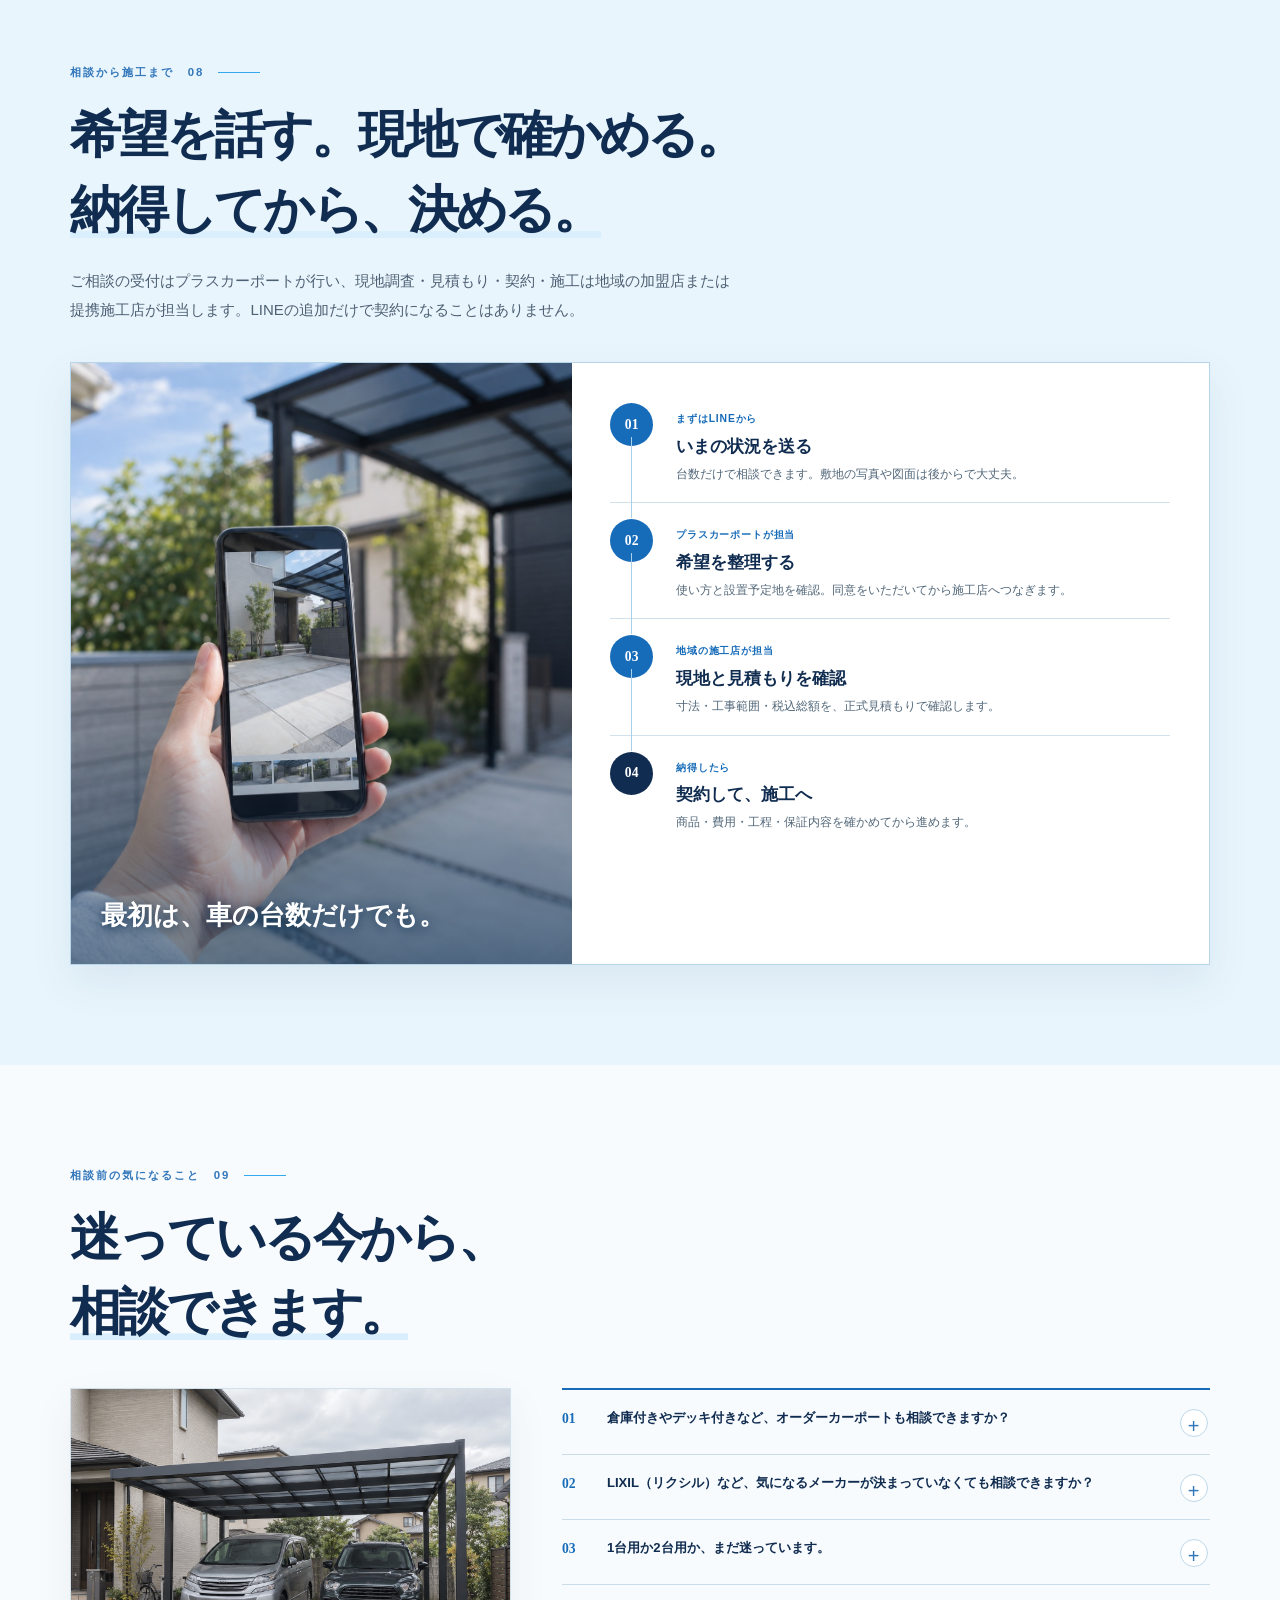
==== commit 035b6a46: "Turn estimate and handoff cards into diagrams" ====
--- a/public/index.html
+++ b/public/index.html
@@ -33,7 +33,8 @@
   <link rel="stylesheet" href="lp-detail.css?v=20260924i" />
   <link rel="stylesheet" href="lp-consult-polish.css?v=20260924b" />
   <link rel="stylesheet" href="lp-editorial-finish.css?v=20260924a" />
-  <link rel="stylesheet" href="lp-whole-page-polish.css?v=20260924d" />
+  <link rel="stylesheet" href="lp-whole-page-polish.css?v=20260924e" />
+  <link rel="stylesheet" href="lp-diagram-polish.css?v=20260924a" />
   <script type="application/ld+json">
     {"@context":"https://schema.org","@graph":[{"@type":"Organization","@id":"https://michishirube-consulting.github.io/plus-carport/#organization","name":"みちしるべコンサルティング株式会社","legalName":"みちしるべコンサルティング株式会社","url":"https://michishirube-consulting.github.io/plus-carport/","brand":{"@id":"https://michishirube-consulting.github.io/plus-carport/#brand"}},{"@type":"Brand","@id":"https://michishirube-consulting.github.io/plus-carport/#brand","name":"プラスカーポート","alternateName":"plus CARPORT","url":"https://michishirube-consulting.github.io/plus-carport/","logo":"https://michishirube-consulting.github.io/plus-carport/assets/plus-carport-logo.png"},{"@type":"WebSite","@id":"https://michishirube-consulting.github.io/plus-carport/#website","url":"https://michishirube-consulting.github.io/plus-carport/","name":"プラスカーポート","inLanguage":"ja","publisher":{"@id":"https://michishirube-consulting.github.io/plus-carport/#organization"}},{"@type":"WebPage","@id":"https://michishirube-consulting.github.io/plus-carport/#webpage","url":"https://michishirube-consulting.github.io/plus-carport/","name":"カーポート専門店プラスカーポート｜1台・2台用・後付け・オーダー設計","description":"福岡・九州、東海、関東エリアで、車種・台数・敷地に合わせたカーポート選びと地域の施工店への相談を受け付けるページ。","inLanguage":"ja","isPartOf":{"@id":"https://michishirube-consulting.github.io/plus-carport/#website"},"about":{"@id":"https://michishirube-consulting.github.io/plus-carport/#carport-service"},"primaryImageOfPage":{"@type":"ImageObject","url":"https://michishirube-consulting.github.io/plus-carport/assets/hero-editorial-fidelity.jpg","caption":"AI生成による2台用カーポートの設計イメージ"}},{"@type":"Service","@id":"https://michishirube-consulting.github.io/plus-carport/#carport-service","url":"https://michishirube-consulting.github.io/plus-carport/","name":"プラスカーポートのカーポート相談・施工店案内","serviceType":"カーポートの相談受付、条件整理、加盟店・提携施工店の案内、設置・施工相談","provider":{"@id":"https://michishirube-consulting.github.io/plus-carport/#organization"},"brand":{"@id":"https://michishirube-consulting.github.io/plus-carport/#brand"},"areaServed":[{"@type":"AdministrativeArea","name":"福岡県を中心とした九州エリア"},{"@type":"AdministrativeArea","name":"東海エリア"},{"@type":"AdministrativeArea","name":"関東エリア"}],"description":"車種・台数・使い方を整理し、相談者の同意を得たうえで、対応可能な地域の加盟店・提携施工店へつなぐカーポート相談窓口。現地調査、見積もり、契約、施工は各施工店が担当します。"},{"@type":"FAQPage","@id":"https://michishirube-consulting.github.io/plus-carport/#faq-schema","url":"https://michishirube-consulting.github.io/plus-carport/#faq","mainEntity":[{"@type":"Question","name":"倉庫付きやデッキ付きなど、オーダーカーポートも相談できますか？","acceptedAnswer":{"@type":"Answer","text":"オーダーカーポートも相談できます。倉庫併設、屋上デッキ、玄関への屋根など、希望の使い方や参考写真をもとに、敷地・建物・地域の条件を確認して対応できる形と費用をご案内します。"}},{"@type":"Question","name":"LIXIL（リクシル）など、気になるメーカーが決まっていなくても相談できますか？","acceptedAnswer":{"@type":"Answer","text":"メーカー未定でも相談できます。台数、車種、使い方を先に整理し、取扱可否を含めて候補を確認します。特定メーカーや商品を希望する場合は商品名をお知らせください。"}},{"@type":"Question","name":"1台用か2台用か、まだ迷っています。","acceptedAnswer":{"@type":"Answer","text":"今の台数、将来の買い替え、自転車の置き場などを伺い、敷地の広さと乗り降りの余裕を踏まえて比較します。"}},{"@type":"Question","name":"いま住んでいる家に、カーポートを後付けできますか？","acceptedAnswer":{"@type":"Answer","text":"既存住宅も検討できます。敷地の寸法、境界、土間、地中の配管、道路や玄関との位置関係を確認して設置可否を判断します。"}},{"@type":"Question","name":"SUVやミニバンへの買い替えも考えています。","acceptedAnswer":{"@type":"Answer","text":"候補の車種があれば、今の車に加えて次の車の幅・長さ・高さ、ドアと荷室の開閉も含めて検討します。"}},{"@type":"Question","name":"写真だけで、正確なカーポート設置費用が分かりますか？","acceptedAnswer":{"@type":"Answer","text":"写真は希望や駐車場の状態を把握する出発点です。正確な設置可否や金額は、寸法・基礎・既存物などの施工条件を現地で確認してからご案内します。"}},{"@type":"Question","name":"台風や積雪に配慮したカーポートも選べますか？","acceptedAnswer":{"@type":"Answer","text":"地域の基準風速や積雪量、敷地条件を確認し、製品ごとの耐風圧・耐積雪性能を比較して候補を検討します。"}},{"@type":"Question","name":"プラスカーポートと、実際に工事をする会社の関係を教えてください。","acceptedAnswer":{"@type":"Answer","text":"プラスカーポートは、みちしるべコンサルティング株式会社が運営する相談窓口です。相談内容を整理し、同意を得たうえで地域の加盟店・提携施工店へつなぎます。現地調査、見積もり、契約、施工、施工後の対応は、担当する施工店が行います。"}},{"@type":"Question","name":"施工対応エリアを確認したいです。","acceptedAnswer":{"@type":"Answer","text":"福岡県を中心とした九州エリア、東海エリア、関東エリアで相談を受け付けています。エリア内でも施工店の対応状況や敷地条件により対応できない場合があるため、設置予定地の市区町村を確認してご案内します。"}}]}]}
   </script>
@@ -132,8 +133,22 @@
           </article>
           <article class="reason-panel reason-panel--clarity">
             <div class="reason-panel-heading"><span class="reason-index">02 / CLARITY</span><h3>あとから慌てない。<br />工事の範囲を確認。</h3><p>「どこまで含まれるか」をそろえて、正式見積もりを確認。保証や施工後の連絡先も、契約前に担当施工店へ確認できます。</p></div>
-            <div class="reason-document"><p class="reason-document-label">契約前に見る、見積書の要点</p><ol><li><span>01</span><strong>商品と工事</strong><small>仕様・基本施工・追加工事の範囲</small></li><li><span>02</span><strong>支払う金額</strong><small>オプションを含む税込総額</small></li><li><span>03</span><strong>工事のあと</strong><small>保証内容・連絡する施工店</small></li></ol></div>
-            <p class="reason-footnote">※現地条件によって追加工事が必要な場合があります。費用・保証条件は正式見積もりと書面でご確認ください。</p>
+            <div class="reason-document" aria-label="契約前に見積書で確認する3つの要点">
+              <div class="reason-document-heading"><span>ESTIMATE ANATOMY</span><strong>見積書の、見る順番。</strong><p>金額の数字だけでなく、工事の内訳から確認します。</p></div>
+              <div class="estimate-map">
+                <div class="estimate-map-paper">
+                  <div class="estimate-map-paper-head"><span>正式見積書</span><small>CHECK 01—03</small></div>
+                  <ol>
+                    <li><b>01</b><span><strong>商品・基本施工</strong><small>仕様、組み立て、基礎工事</small></span><i aria-hidden="true"></i></li>
+                    <li><b>02</b><span><strong>敷地ごとの工事</strong><small>撤去・土間補修などの追加範囲</small></span><i aria-hidden="true"></i></li>
+                    <li><b>03</b><span><strong>希望するオプション</strong><small>必要な設備だけを選ぶ</small></span><i aria-hidden="true"></i></li>
+                  </ol>
+                  <div class="estimate-map-total"><span>比べる基準</span><strong>工事込みの税込総額</strong></div>
+                </div>
+                <div class="estimate-map-after"><span aria-hidden="true">↳</span><strong>工事のあとも確認</strong><p>保証内容と、連絡する施工店を書面で。</p></div>
+              </div>
+            </div>
+            <p class="reason-footnote">※図は見積書の確認イメージです。現地条件によって追加工事が必要な場合があります。費用・保証条件は正式見積もりと書面でご確認ください。</p>
           </article>
         </div>
         <a class="reason-link" href="#consult-action" data-consult-entry data-position="reasons">条件をそろえて相談する <span aria-hidden="true">→</span></a>
@@ -271,7 +286,11 @@
         </div>
         <div class="network-story" aria-label="相談から施工への担当の引き継ぎ">
           <div class="network-story-lead"><img src="assets/site-survey-editorial-20260924.jpg" width="1400" height="933" alt="敷地の状態を確認しながら打ち合わせるイメージ" loading="lazy" decoding="async" /><div class="network-story-copy"><span>ONE CLEAR HANDOFF</span><strong>相談の途中で、<br />担当を曖昧にしない。</strong><p>ご本人の同意を得て、相談窓口から地域の施工店へ引き継ぎます。</p><small>※画像は相談場面のイメージです</small></div></div>
-          <ol class="network-route"><li><span class="network-route-no">01 / 相談を受ける</span><strong>プラスカーポート</strong><p>車種・台数・使い方・設置予定地を伺い、ご希望を整理します。</p><small>運営：みちしるべコンサルティング株式会社</small></li><li class="network-route-handoff"><span>ご本人の同意を確認</span><b aria-hidden="true">→</b></li><li><span class="network-route-no">02 / 現地を確かめる</span><strong>地域の加盟店・提携施工店</strong><p>現地調査・正式見積もりから、契約・施工・施工後の対応まで担当します。</p><small>費用と工事範囲は、正式見積もりで確認</small></li></ol>
+          <ol class="network-route" aria-label="相談窓口から施工店への引き継ぎ図">
+            <li class="network-route-step"><div class="network-route-icon" aria-hidden="true"><svg viewBox="0 0 48 48"><path d="M7 10h34v24H20l-9 7v-7H7z"/><path d="M14 18h20M14 25h15"/></svg></div><div class="network-route-copy"><span class="network-route-no">01 / 相談を受ける</span><strong>プラスカーポート</strong><p>車種・台数・使い方・設置予定地を伺い、ご希望を整理します。</p><small>運営：みちしるべコンサルティング株式会社</small></div></li>
+            <li class="network-route-handoff"><span class="network-route-consent">ご本人の同意を確認</span><small>ご相談内容を施工店へ引き継ぐ</small></li>
+            <li class="network-route-step network-route-step--build"><div class="network-route-icon" aria-hidden="true"><svg viewBox="0 0 48 48"><path d="M6 22 24 8l18 14v18H6z"/><path d="M16 40V27h16v13M9 22h30"/></svg></div><div class="network-route-copy"><span class="network-route-no">02 / 現地を確かめる</span><strong>地域の加盟店・提携施工店</strong><p>現地調査・正式見積もりから、契約・施工・施工後の対応まで担当します。</p><small>費用と工事範囲は、正式見積もりで確認</small></div></li>
+          </ol>
         </div>
         <div class="service-areas" id="service-areas">
           <strong>現在の相談対応エリア</strong>
--- a/public/lp-diagram-polish.css
+++ b/public/lp-diagram-polish.css
@@ -0,0 +1,97 @@
+/* 2026-09-24: precise, responsive diagrams instead of generic information cards. */
+.reason-panel--compare .reason-estimate { flex:1; min-height:360px; }
+.reason-panel--compare .reason-estimate>img { position:absolute; inset:0; width:100%; height:100%; }
+.reason-panel--clarity .reason-document { margin-top:23px; padding:0; border:1px solid #bfd8e9; background:#eaf4fa; box-shadow:inset 0 1px #fff; }
+.reason-document-heading { padding:19px 23px 17px; border-bottom:1px solid #c5dce9; background:linear-gradient(115deg,#e6f2fb,#fff); }
+.reason-document-heading>span { color:#176cb9; font-size:.62rem; font-weight:800; letter-spacing:.18em; }
+.reason-document-heading>strong { display:block; margin-top:5px; color:#102c50; font:700 clamp(1.15rem,1.55vw,1.55rem)/1.35 var(--serif); }
+.reason-document-heading>p { margin:5px 0 0; color:#526779; font-size:.72rem; line-height:1.55; }
+.estimate-map { position:relative; padding:17px 22px 20px; background:radial-gradient(circle at 92% 9%,#cfe8f6 0,transparent 36%),repeating-linear-gradient(0deg,transparent 0 25px,#c7dce947 25px 26px),#f0f8fc; }
+.estimate-map-paper { position:relative; max-width:530px; margin:auto; border:1px solid #b8d2e2; border-top:4px solid #176cb9; background:#fff; box-shadow:8px 11px 0 #0d549121,0 15px 28px #0c426121; }
+.estimate-map-paper-head { display:flex; justify-content:space-between; align-items:center; gap:10px; padding:14px 17px 12px; border-bottom:1px solid #d5e4ed; }
+.estimate-map-paper-head span { color:#102c50; font:700 1rem/1.3 var(--serif); }
+.estimate-map-paper-head small { color:#5f819c; font-size:.55rem; font-weight:800; letter-spacing:.12em; }
+.reason-document .estimate-map-paper ol { margin:0; padding:0 17px; list-style:none; }
+.reason-document .estimate-map-paper li { display:grid; grid-template-columns:32px minmax(0,1fr) 14px; gap:8px; align-items:center; min-height:58px; padding:8px 0; border-top:0; border-bottom:1px solid #d8e7ef; }
+.estimate-map-paper li b { display:grid; place-items:center; width:26px; height:26px; border-radius:50%; background:#e5f3fb; color:#176cb9; font:700 .72rem/1 var(--serif); }
+.estimate-map-paper li:nth-child(2) b { background:#fff3d9; color:#8e6812; }
+.reason-document .estimate-map-paper li strong { display:block; color:#102c50; font-size:.77rem; line-height:1.4; }
+.reason-document .estimate-map-paper li small { display:block; margin-top:2px; color:#5a6c7b; font-size:.7rem; line-height:1.4; }
+.estimate-map-paper li i { width:7px; height:7px; transform:rotate(45deg); background:#176cb9; }
+.estimate-map-total { display:flex; align-items:center; justify-content:space-between; gap:12px; margin:11px 16px 16px; padding:11px 13px; background:#176cb9; color:#fff; }
+.estimate-map-total span { font-size:.61rem; font-weight:700; white-space:nowrap; }
+.estimate-map-total strong { font:700 clamp(.84rem,1.12vw,1.1rem)/1.3 var(--serif); text-align:right; }
+.estimate-map-after { display:flex; align-items:center; gap:9px; max-width:530px; margin:17px auto 0; padding:9px 11px; border:1px dashed #9cbbd0; background:#ffffffbf; }
+.estimate-map-after>span { color:#176cb9; font:700 1.3rem/1 var(--serif); }
+.estimate-map-after strong { color:#102c50; font-size:.7rem; white-space:nowrap; }
+.estimate-map-after p { margin:0; color:#53687b; font-size:.64rem; line-height:1.45; }
+
+/* One connected service map: request -> explicit consent -> local site work. */
+.network-story { grid-template-columns:minmax(0,.78fr) minmax(0,1.22fr); }
+.network-route { position:relative; display:flex; flex-direction:column; justify-content:center; gap:0; align-self:stretch; min-width:0; margin:0; padding:21px clamp(18px,2.4vw,33px) 21px 27px; list-style:none; background:linear-gradient(135deg,#f6fbff,#e7f3fb); }
+.network-route::before { content:""; position:absolute; top:46px; bottom:46px; left:63px; width:2px; background:linear-gradient(#176cb9 0 43%,#d3b74b 60% 100%); }
+.network-route li.network-route-step { position:relative; display:grid; grid-template-columns:72px minmax(0,1fr); gap:13px; align-items:center; min-height:0; padding:14px 0; border:0; background:transparent; box-shadow:none; }
+.network-route-icon { position:relative; z-index:1; display:grid; place-items:center; width:72px; height:72px; border:2px solid #176cb9; border-radius:50%; background:#fff; color:#176cb9; box-shadow:0 6px 14px #175b8f20; }
+.network-route-icon svg { width:35px; height:35px; fill:none; stroke:currentColor; stroke-width:2.2; stroke-linecap:round; stroke-linejoin:round; }
+.network-route-step--build .network-route-icon { border-color:#d3b74b; color:#9b7720; }
+.network-route-copy { min-width:0; padding:16px 18px 14px; border:1px solid #bcd5e7; background:#fff; box-shadow:0 9px 19px #0e436015; }
+.network-route-step--build .network-route-copy { border-top:3px solid #d3b74b; }
+.network-route-step:first-child .network-route-copy { border-top:3px solid #176cb9; }
+.network-route-no { color:#176cb9; font-size:.62rem; font-weight:800; letter-spacing:.11em; }
+.network-route .network-route-copy strong { display:block; margin-top:5px; color:#102c50; font:700 clamp(1rem,1.3vw,1.2rem)/1.4 var(--serif); }
+.network-route .network-route-copy p { margin:7px 0 9px; color:#4e6477; font-size:.79rem; line-height:1.52; }
+.network-route .network-route-copy small { display:block; margin:0; padding:8px 0 0; border-top:1px solid #d7e5ed; color:#176cb9; font-size:.64rem; line-height:1.45; }
+.network-route li.network-route-handoff { position:relative; z-index:1; display:flex; flex-direction:row; justify-content:flex-start; align-items:center; gap:8px; min-height:48px; margin-left:17px; padding:0 0 0 0; color:#102c50; text-align:left; }
+.network-route-consent { display:inline-flex; align-items:center; justify-content:center; width:auto; min-width:152px; padding:8px 11px; border:1px solid #9bbfd8; border-radius:20px; background:#176cb9; color:#fff; font-size:.69rem; font-weight:800; line-height:1.3; white-space:nowrap; box-shadow:0 4px 12px #1c5b8e28; }
+.network-route-handoff::after { content:"↓"; order:1; color:#176cb9; font-size:1.15rem; }
+.network-route-handoff small { order:2; color:#516d82; font-size:.59rem; line-height:1.35; }
+.network-route-handoff b { display:none; }
+
+/* Carry the same visual language into the last three steps before LINE. */
+.consult-next ol { position:relative; gap:5px; }
+.consult-next ol::before { content:""; position:absolute; top:19px; left:19px; right:16%; height:2px; background:#a9d2e9; }
+.consult-next li { position:relative; display:block; padding:0 8px 0 0; border-left:0; }
+.consult-next li b { display:grid; place-items:center; width:38px; height:38px; border:2px solid #176cb9; border-radius:50%; background:#fff; color:#176cb9; font:700 .84rem/1 var(--serif); }
+.consult-next li:last-child b { border-color:#176cb9; background:#176cb9; color:#fff; }
+.consult-next li span { display:block; margin-top:10px; }
+.consult-next li strong { font-size:.82rem; }
+.consult-next li small { margin-top:3px; font-size:.69rem; }
+
+@media (max-width:1000px) {
+  .reason-panels { grid-template-columns:1fr; }
+  .reason-panel--compare .reason-estimate { min-height:310px; }
+}
+@media (max-width:900px) {
+  .network-story { grid-template-columns:1fr; }
+  .network-route { padding:13px 17px 17px 10px; }
+  .network-route::before { left:46px; top:32px; bottom:36px; }
+  .network-route li.network-route-step { grid-template-columns:70px minmax(0,1fr); gap:7px; }
+  .network-route-icon { width:70px; height:70px; }
+  .network-route li.network-route-handoff { margin-left:0; }
+}
+@media (max-width:640px) {
+  .reason-document-heading { padding:16px; }
+  .estimate-map { padding:14px 12px 16px; }
+  .reason-document .estimate-map-paper ol { padding:0 12px; }
+  .estimate-map-paper-head { padding:12px; }
+  .estimate-map-total { margin:10px 11px 12px; }
+  .estimate-map-after { align-items:flex-start; flex-wrap:wrap; gap:3px 7px; padding:9px; }
+  .estimate-map-after p { flex-basis:100%; padding-left:22px; }
+  .network-route { margin:0; padding:13px 12px 15px 9px; }
+  .network-route::before { left:42px; }
+  .network-route li.network-route-step { grid-template-columns:65px minmax(0,1fr); gap:5px; padding:10px 0; }
+  .network-route-icon { width:65px; height:65px; }
+  .network-route-icon svg { width:30px; height:30px; }
+  .network-route-copy { padding:11px 10px; }
+  .network-route .network-route-copy strong { font-size:.9rem; }
+  .network-route .network-route-copy p { font-size:.66rem; }
+  .network-route .network-route-copy small { font-size:.55rem; }
+  .network-route li.network-route-handoff { min-height:45px; }
+  .network-route-consent { min-width:137px; padding:7px 9px; font-size:.6rem; }
+  .network-route-handoff small { font-size:.55rem; }
+  .consult-next ol { gap:0; }
+  .consult-next ol::before { top:18px; bottom:18px; left:18px; right:auto; width:2px; height:auto; }
+  .consult-next li { display:flex; align-items:center; gap:11px; padding:9px 0; border-bottom:1px solid #c8dfed; }
+  .consult-next li b { flex:0 0 38px; }
+  .consult-next li span { display:block; margin-top:0; }
+}
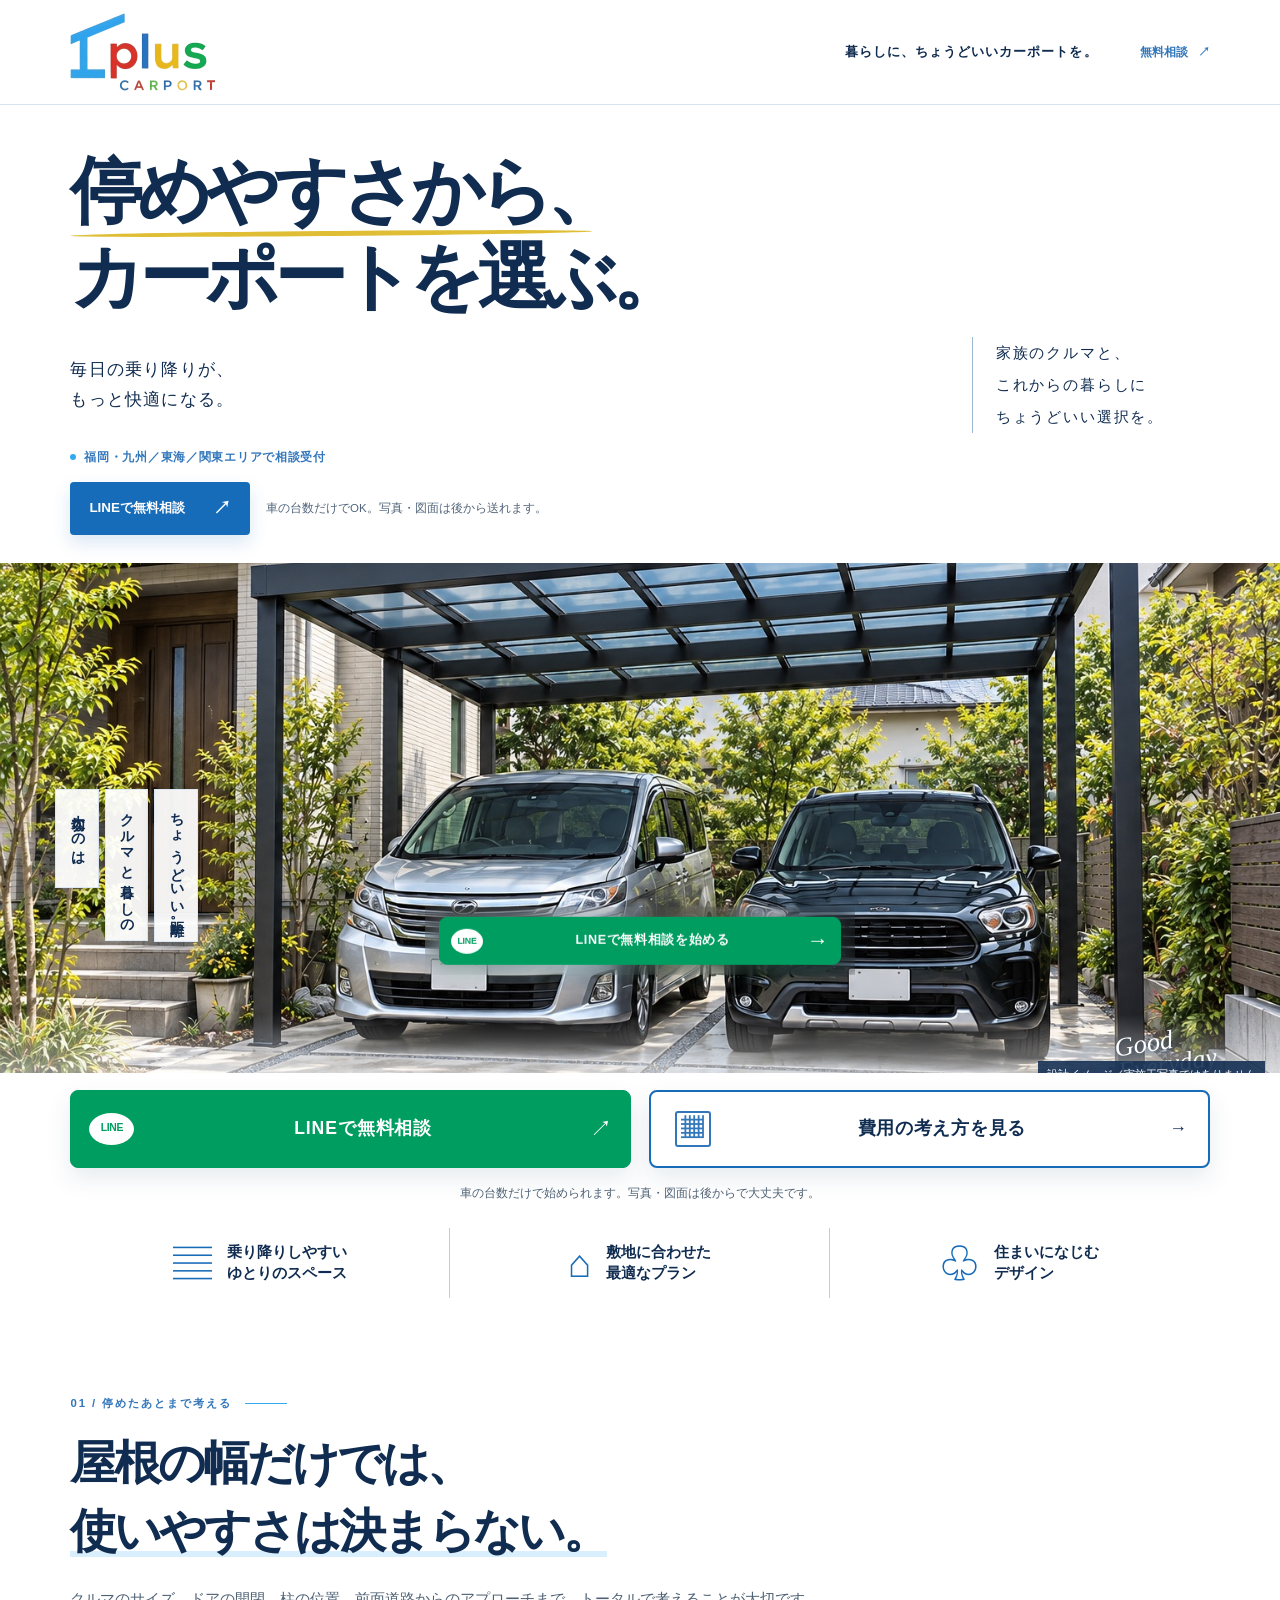
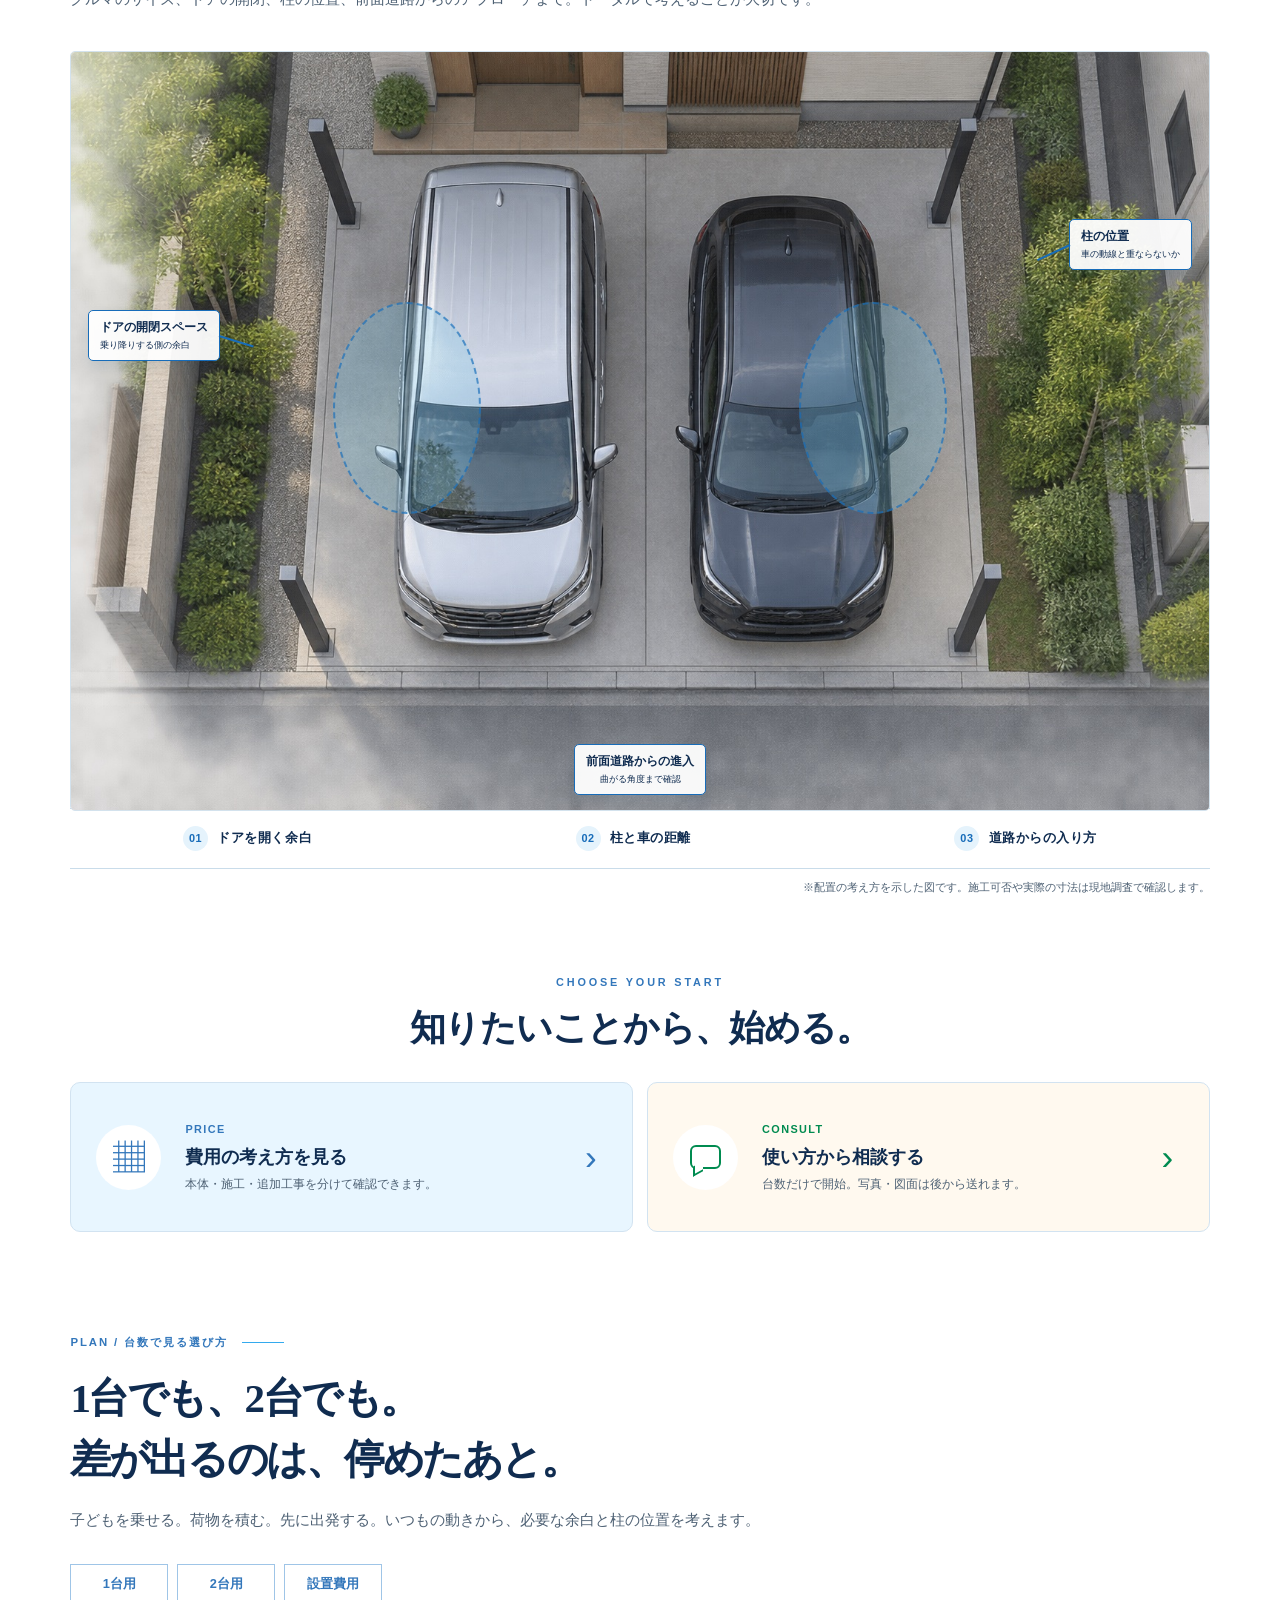
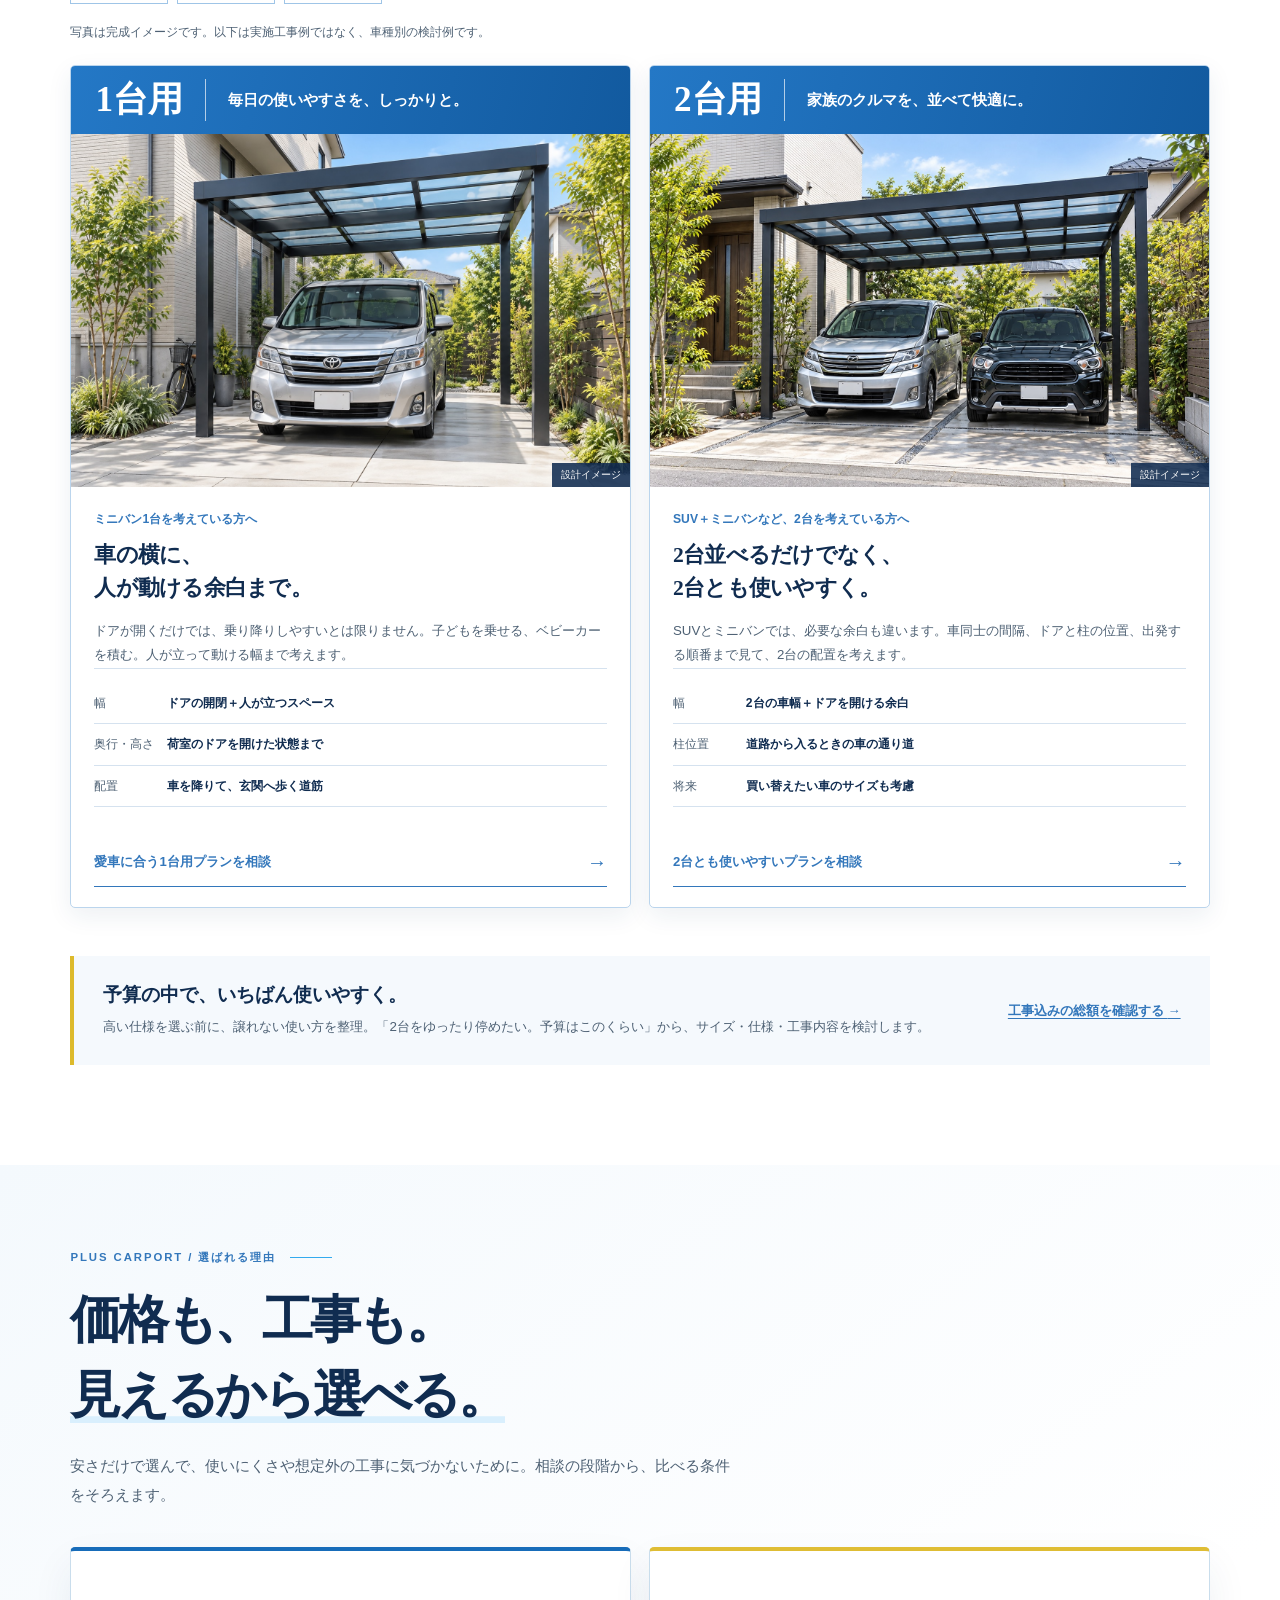
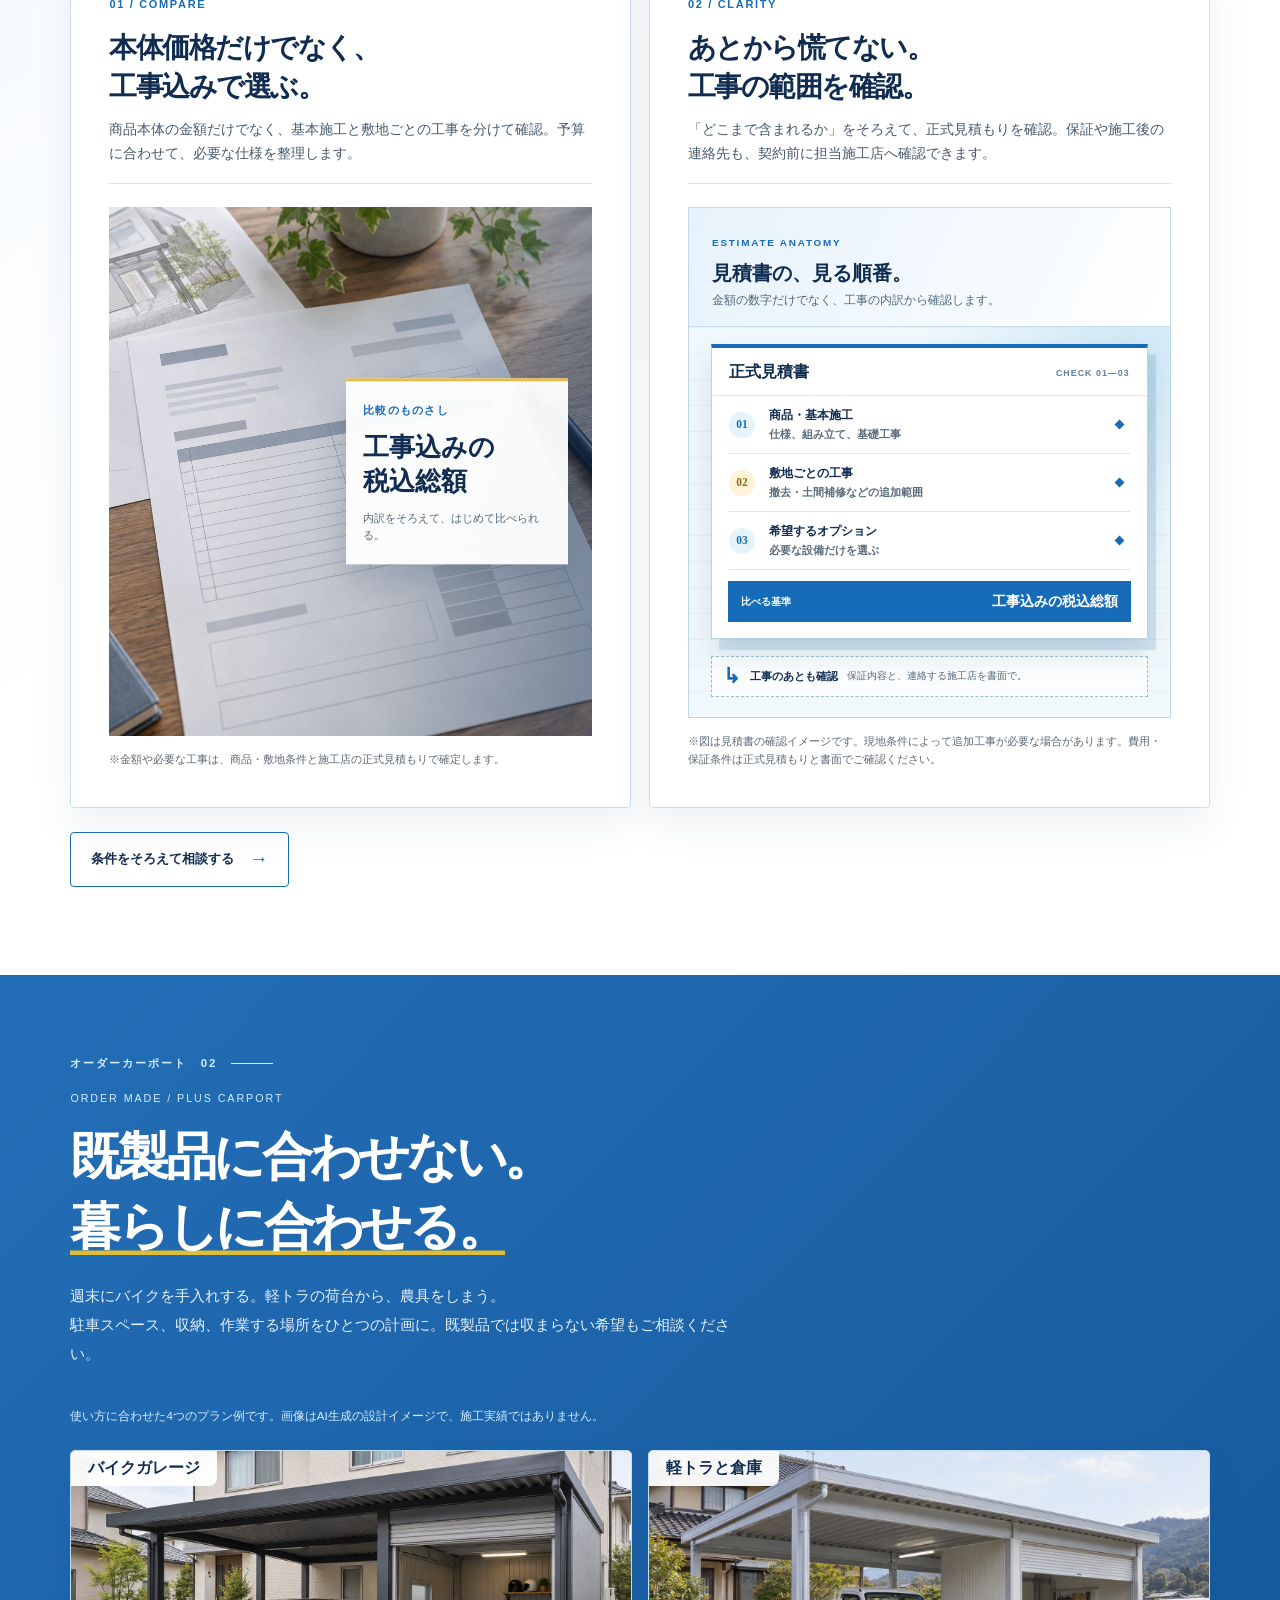
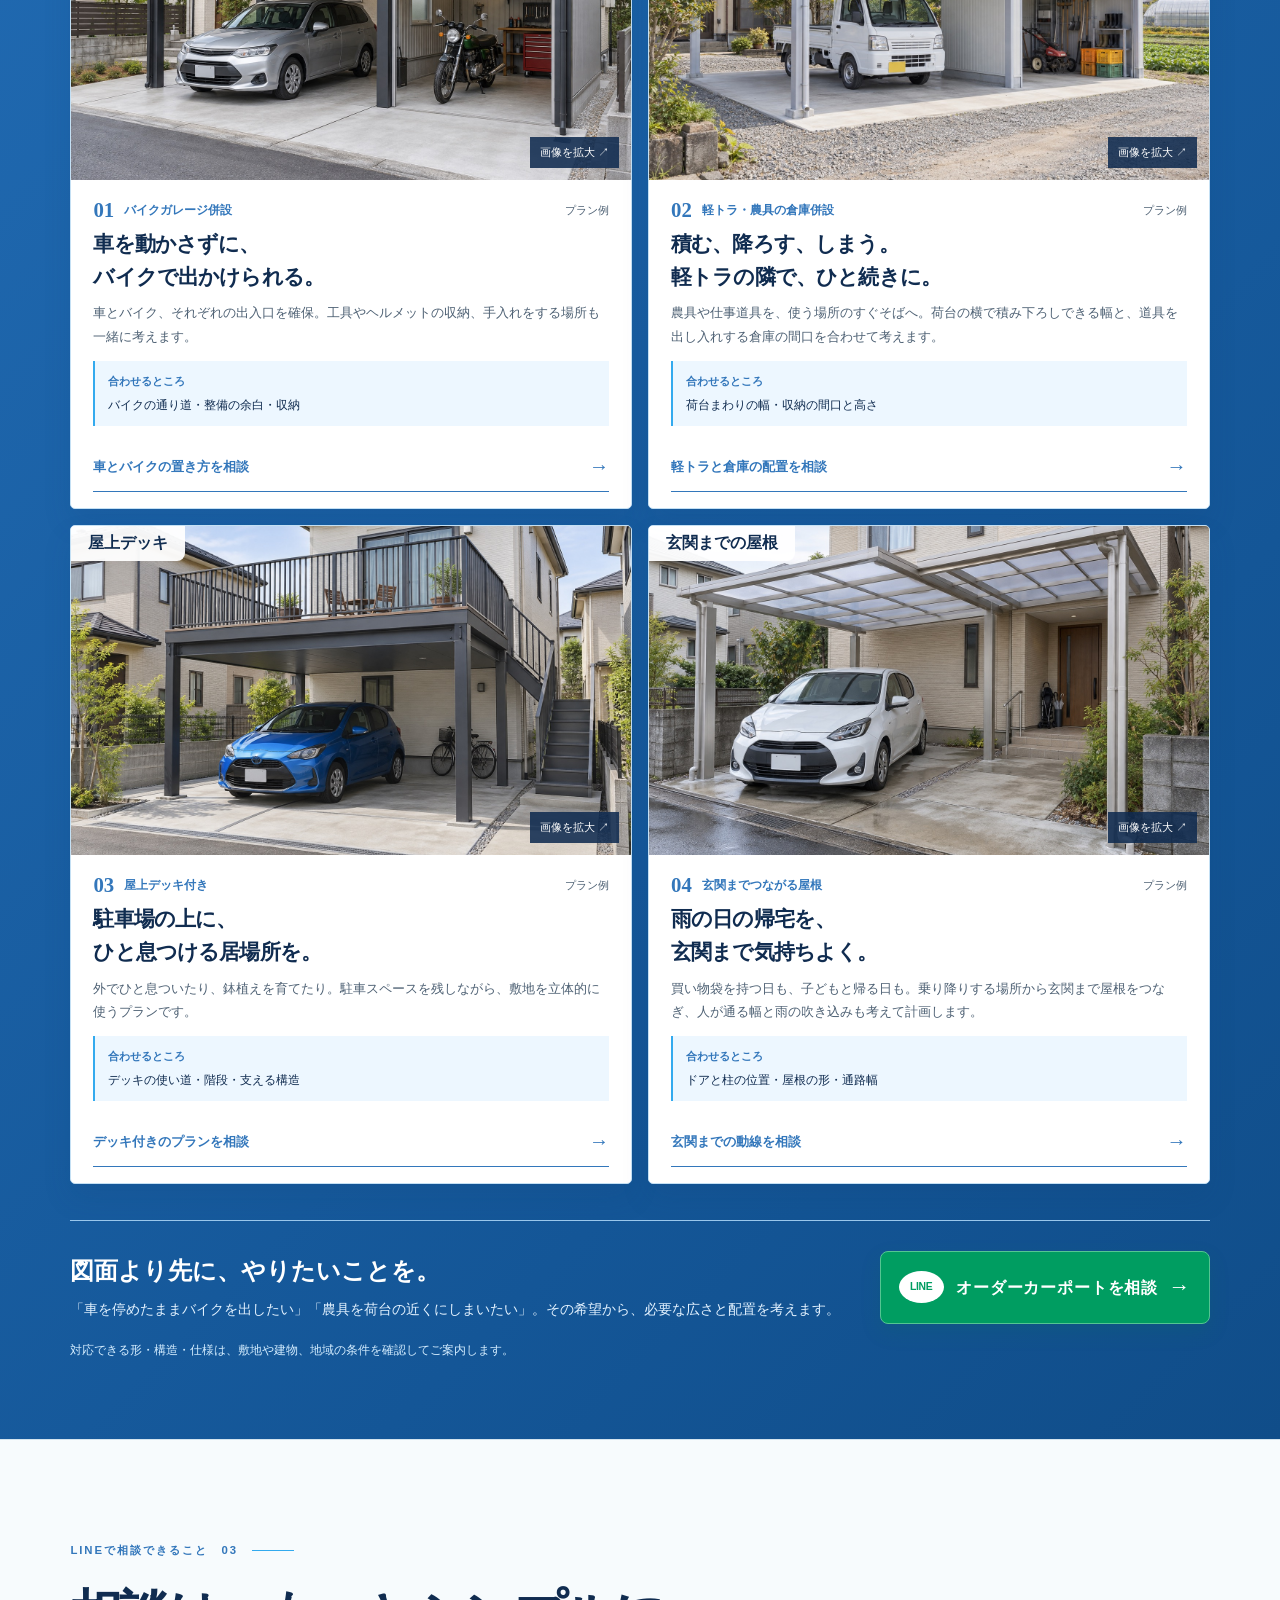
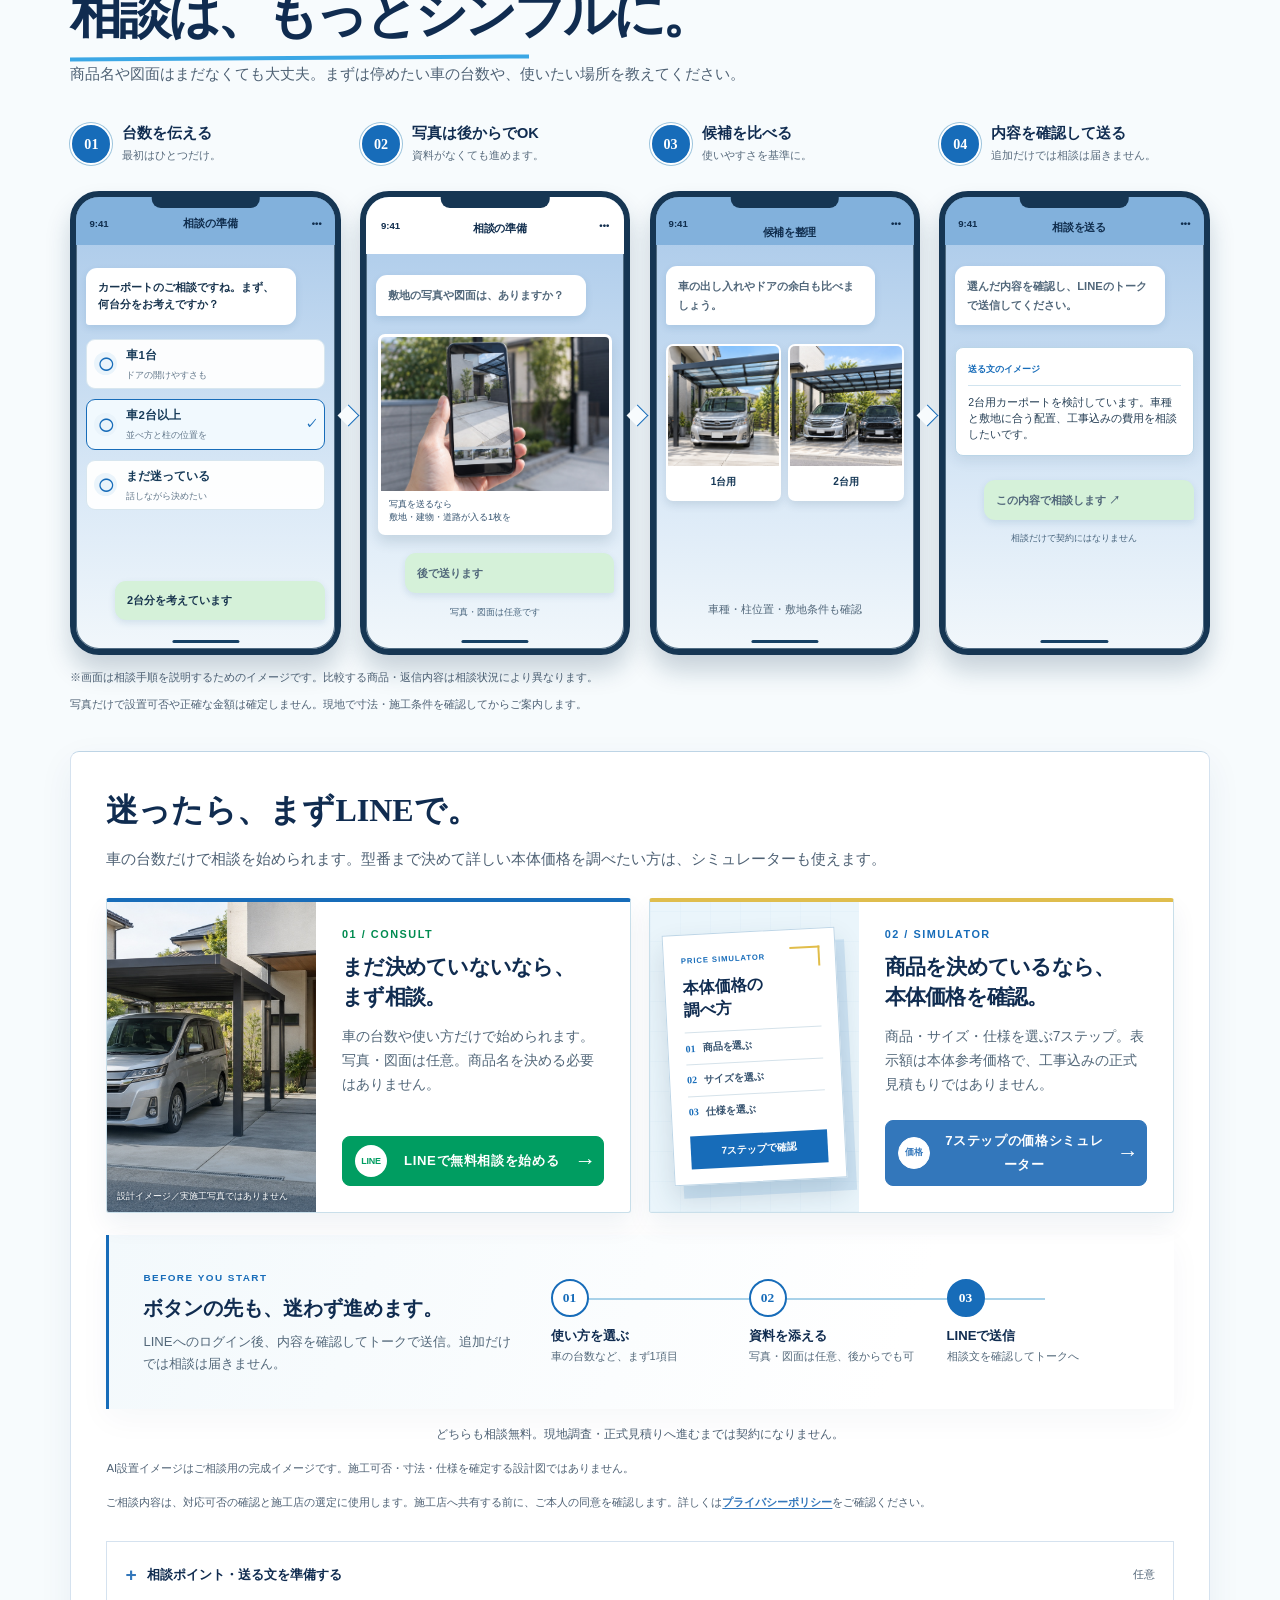
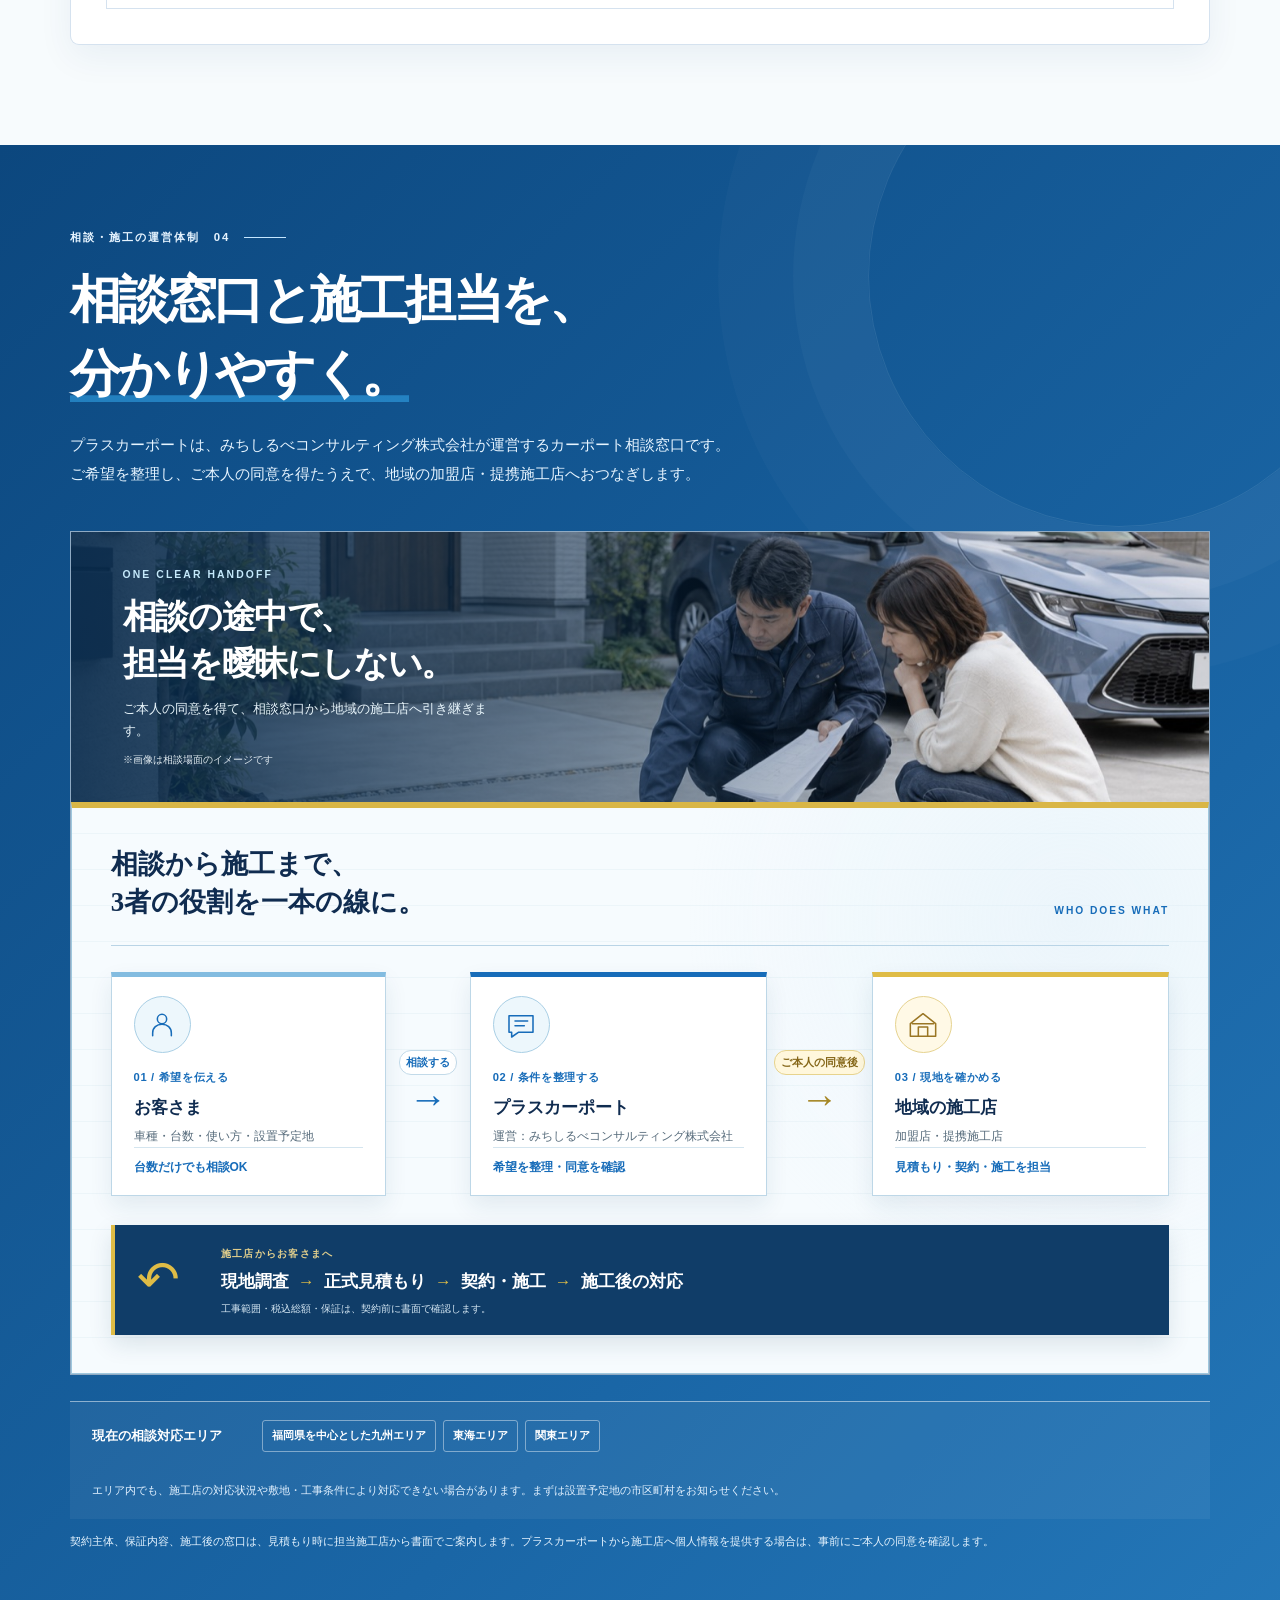
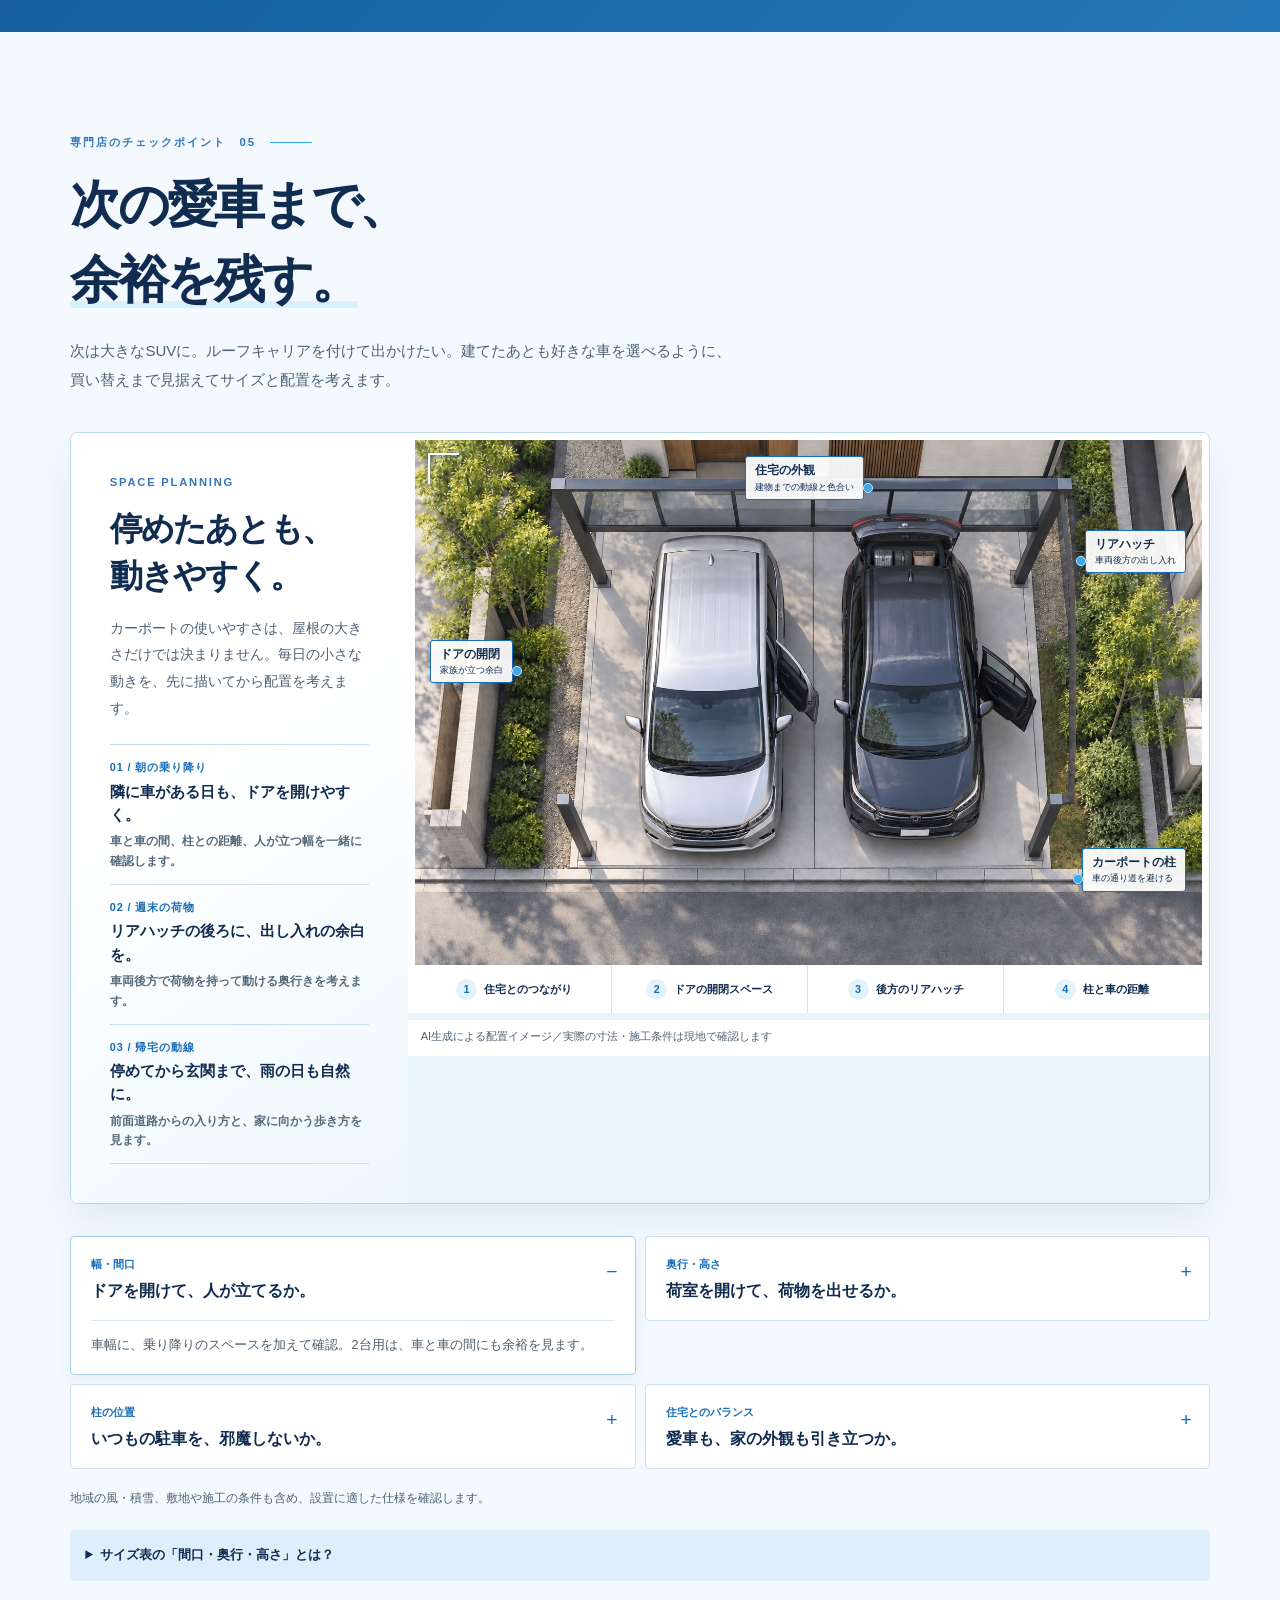
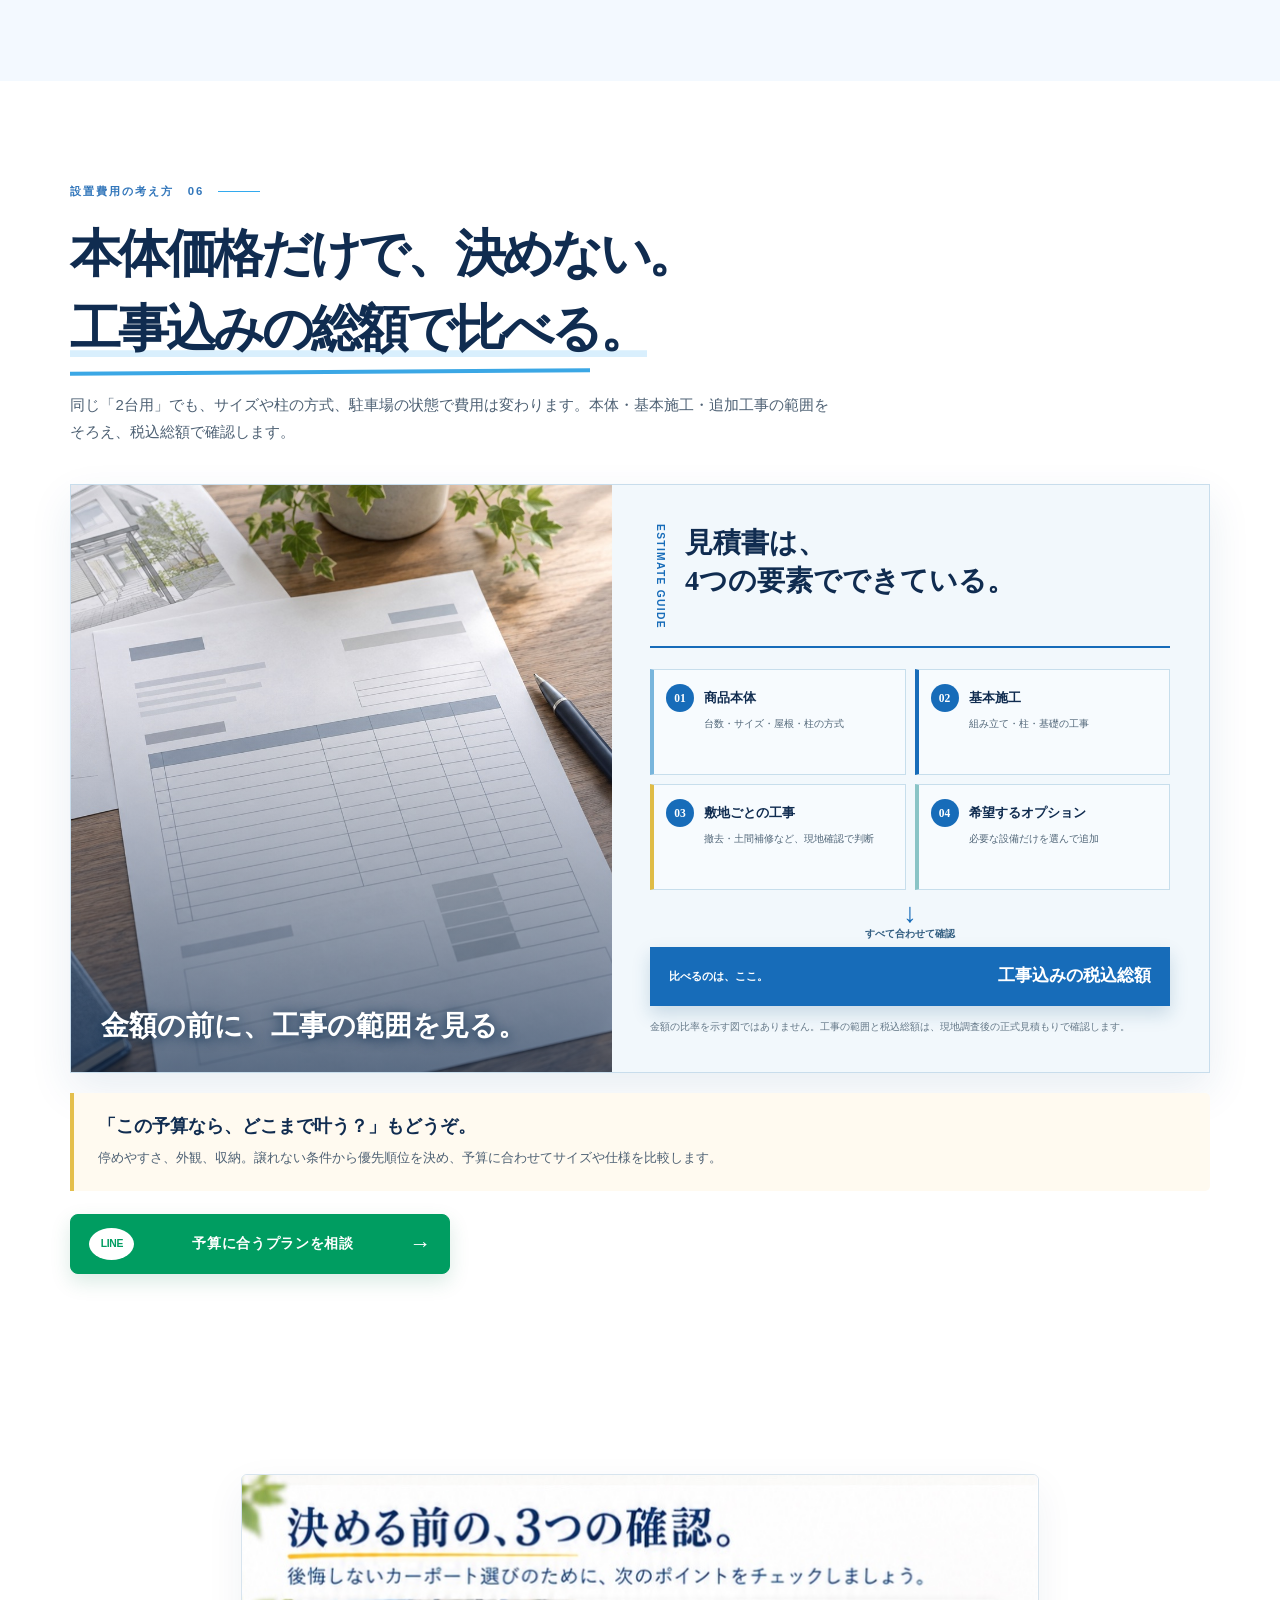
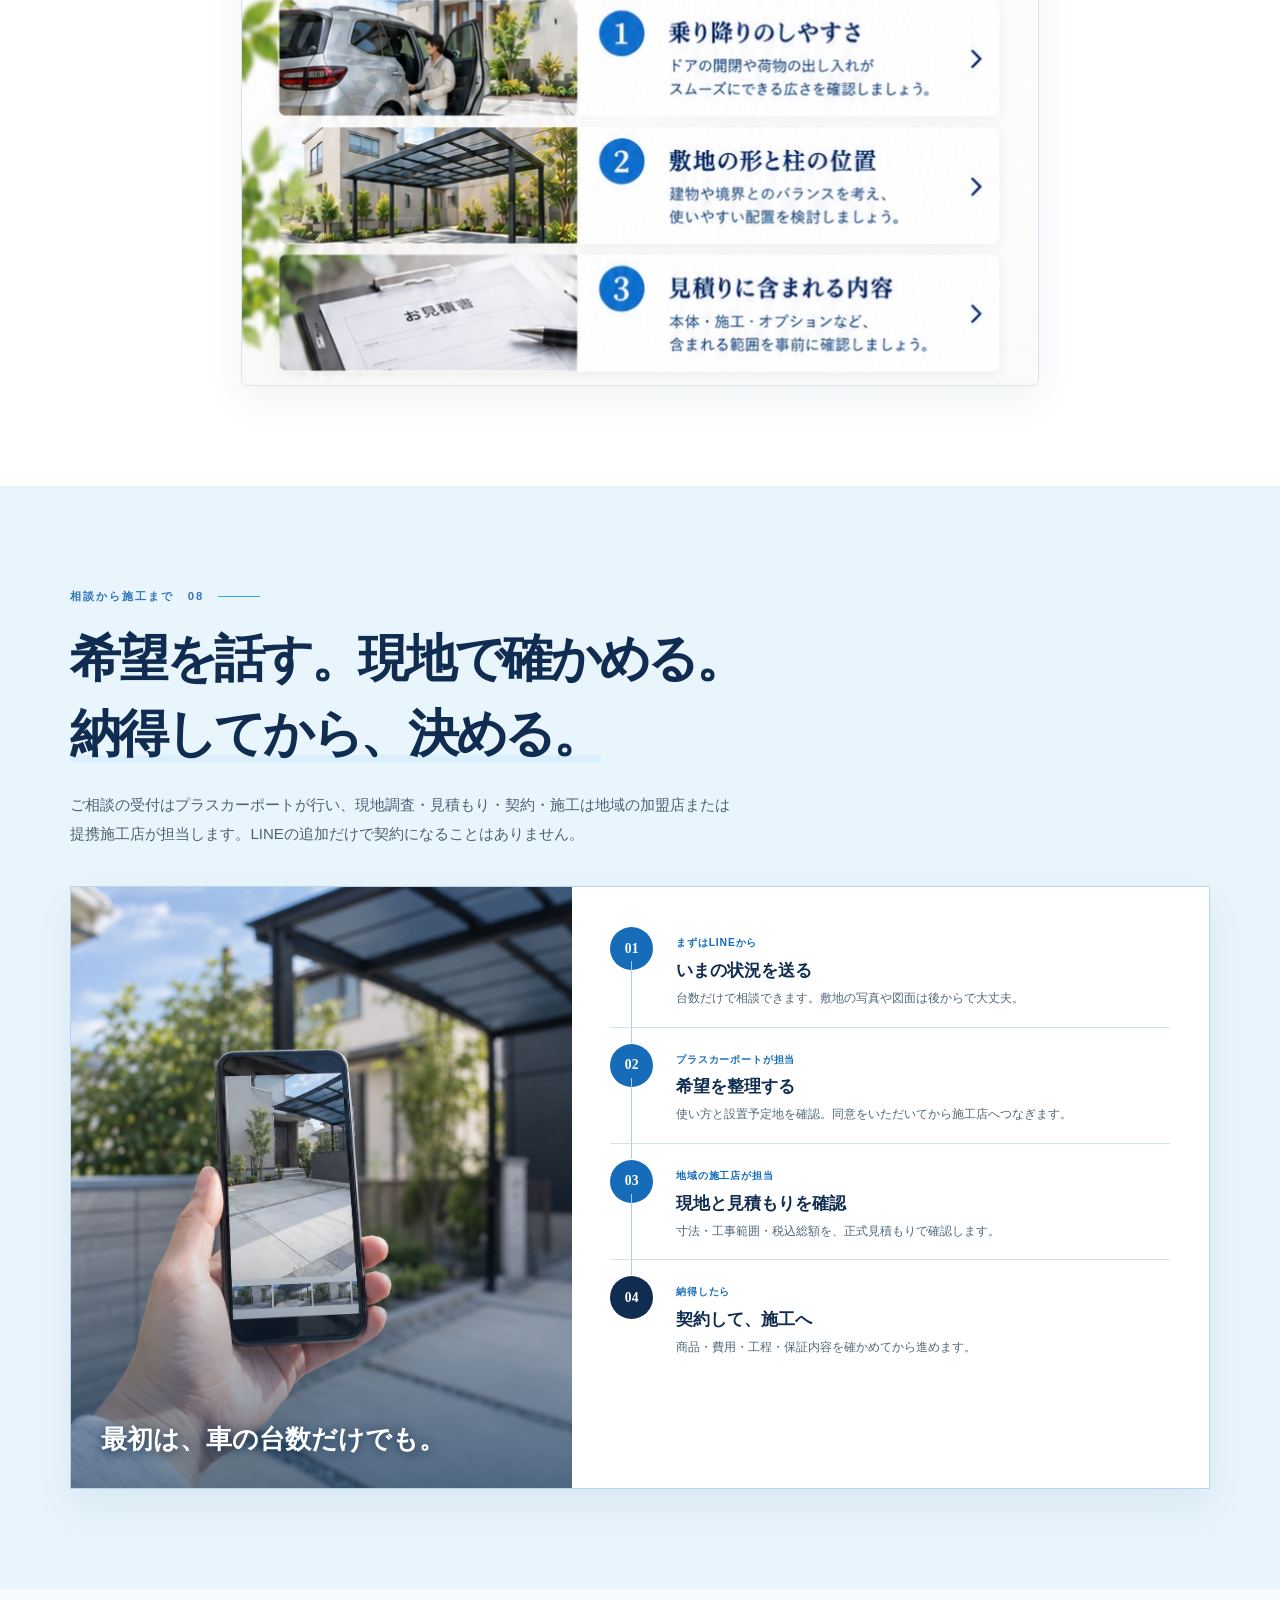
==== commit 3c5a4355: "Build responsive visual atlas for consultation and pricing" ====
--- a/public/index.html
+++ b/public/index.html
@@ -35,6 +35,7 @@
   <link rel="stylesheet" href="lp-editorial-finish.css?v=20260924a" />
   <link rel="stylesheet" href="lp-whole-page-polish.css?v=20260924e" />
   <link rel="stylesheet" href="lp-diagram-polish.css?v=20260924a" />
+  <link rel="stylesheet" href="lp-visual-atlas.css?v=20260924a" />
   <script type="application/ld+json">
     {"@context":"https://schema.org","@graph":[{"@type":"Organization","@id":"https://michishirube-consulting.github.io/plus-carport/#organization","name":"みちしるべコンサルティング株式会社","legalName":"みちしるべコンサルティング株式会社","url":"https://michishirube-consulting.github.io/plus-carport/","brand":{"@id":"https://michishirube-consulting.github.io/plus-carport/#brand"}},{"@type":"Brand","@id":"https://michishirube-consulting.github.io/plus-carport/#brand","name":"プラスカーポート","alternateName":"plus CARPORT","url":"https://michishirube-consulting.github.io/plus-carport/","logo":"https://michishirube-consulting.github.io/plus-carport/assets/plus-carport-logo.png"},{"@type":"WebSite","@id":"https://michishirube-consulting.github.io/plus-carport/#website","url":"https://michishirube-consulting.github.io/plus-carport/","name":"プラスカーポート","inLanguage":"ja","publisher":{"@id":"https://michishirube-consulting.github.io/plus-carport/#organization"}},{"@type":"WebPage","@id":"https://michishirube-consulting.github.io/plus-carport/#webpage","url":"https://michishirube-consulting.github.io/plus-carport/","name":"カーポート専門店プラスカーポート｜1台・2台用・後付け・オーダー設計","description":"福岡・九州、東海、関東エリアで、車種・台数・敷地に合わせたカーポート選びと地域の施工店への相談を受け付けるページ。","inLanguage":"ja","isPartOf":{"@id":"https://michishirube-consulting.github.io/plus-carport/#website"},"about":{"@id":"https://michishirube-consulting.github.io/plus-carport/#carport-service"},"primaryImageOfPage":{"@type":"ImageObject","url":"https://michishirube-consulting.github.io/plus-carport/assets/hero-editorial-fidelity.jpg","caption":"AI生成による2台用カーポートの設計イメージ"}},{"@type":"Service","@id":"https://michishirube-consulting.github.io/plus-carport/#carport-service","url":"https://michishirube-consulting.github.io/plus-carport/","name":"プラスカーポートのカーポート相談・施工店案内","serviceType":"カーポートの相談受付、条件整理、加盟店・提携施工店の案内、設置・施工相談","provider":{"@id":"https://michishirube-consulting.github.io/plus-carport/#organization"},"brand":{"@id":"https://michishirube-consulting.github.io/plus-carport/#brand"},"areaServed":[{"@type":"AdministrativeArea","name":"福岡県を中心とした九州エリア"},{"@type":"AdministrativeArea","name":"東海エリア"},{"@type":"AdministrativeArea","name":"関東エリア"}],"description":"車種・台数・使い方を整理し、相談者の同意を得たうえで、対応可能な地域の加盟店・提携施工店へつなぐカーポート相談窓口。現地調査、見積もり、契約、施工は各施工店が担当します。"},{"@type":"FAQPage","@id":"https://michishirube-consulting.github.io/plus-carport/#faq-schema","url":"https://michishirube-consulting.github.io/plus-carport/#faq","mainEntity":[{"@type":"Question","name":"倉庫付きやデッキ付きなど、オーダーカーポートも相談できますか？","acceptedAnswer":{"@type":"Answer","text":"オーダーカーポートも相談できます。倉庫併設、屋上デッキ、玄関への屋根など、希望の使い方や参考写真をもとに、敷地・建物・地域の条件を確認して対応できる形と費用をご案内します。"}},{"@type":"Question","name":"LIXIL（リクシル）など、気になるメーカーが決まっていなくても相談できますか？","acceptedAnswer":{"@type":"Answer","text":"メーカー未定でも相談できます。台数、車種、使い方を先に整理し、取扱可否を含めて候補を確認します。特定メーカーや商品を希望する場合は商品名をお知らせください。"}},{"@type":"Question","name":"1台用か2台用か、まだ迷っています。","acceptedAnswer":{"@type":"Answer","text":"今の台数、将来の買い替え、自転車の置き場などを伺い、敷地の広さと乗り降りの余裕を踏まえて比較します。"}},{"@type":"Question","name":"いま住んでいる家に、カーポートを後付けできますか？","acceptedAnswer":{"@type":"Answer","text":"既存住宅も検討できます。敷地の寸法、境界、土間、地中の配管、道路や玄関との位置関係を確認して設置可否を判断します。"}},{"@type":"Question","name":"SUVやミニバンへの買い替えも考えています。","acceptedAnswer":{"@type":"Answer","text":"候補の車種があれば、今の車に加えて次の車の幅・長さ・高さ、ドアと荷室の開閉も含めて検討します。"}},{"@type":"Question","name":"写真だけで、正確なカーポート設置費用が分かりますか？","acceptedAnswer":{"@type":"Answer","text":"写真は希望や駐車場の状態を把握する出発点です。正確な設置可否や金額は、寸法・基礎・既存物などの施工条件を現地で確認してからご案内します。"}},{"@type":"Question","name":"台風や積雪に配慮したカーポートも選べますか？","acceptedAnswer":{"@type":"Answer","text":"地域の基準風速や積雪量、敷地条件を確認し、製品ごとの耐風圧・耐積雪性能を比較して候補を検討します。"}},{"@type":"Question","name":"プラスカーポートと、実際に工事をする会社の関係を教えてください。","acceptedAnswer":{"@type":"Answer","text":"プラスカーポートは、みちしるべコンサルティング株式会社が運営する相談窓口です。相談内容を整理し、同意を得たうえで地域の加盟店・提携施工店へつなぎます。現地調査、見積もり、契約、施工、施工後の対応は、担当する施工店が行います。"}},{"@type":"Question","name":"施工対応エリアを確認したいです。","acceptedAnswer":{"@type":"Answer","text":"福岡県を中心とした九州エリア、東海エリア、関東エリアで相談を受け付けています。エリア内でも施工店の対応状況や敷地条件により対応できない場合があるため、設置予定地の市区町村を確認してご案内します。"}}]}]}
   </script>
@@ -220,10 +221,10 @@
           <figure class="journey-reference"><img src="assets/line-journey-reference-20260924.jpg" width="814" height="412" alt="LINE相談の4段階。台数を伝える、写真は後から送る、候補を比べる、施工店が現地を確認する流れをスマートフォン画面で表した図。" loading="lazy" /><figcaption>相談の進み方を示したイメージです。実際の返信やご案内内容は相談状況により異なります。</figcaption></figure>
           <div class="carousel-controls carousel-controls--light journey-controls" data-controls-for="line-journey"><span>相談の流れを横に見る</span><button type="button" data-carousel-prev aria-label="前の相談ステップ">←</button><output aria-live="polite">1 / 4</output><button type="button" data-carousel-next aria-label="次の相談ステップ">→</button></div>
           <ol class="visual-journey" id="line-journey" role="region" aria-label="LINE相談から現地確認までの流れ。スマートフォンでは左右にスワイプできます" tabindex="0">
-            <li><div class="journey-label"><span>01</span><div><strong>使い方を選ぶ</strong><p>最初はひとつだけ。</p></div></div><div class="journey-scene journey-scene--choice"><span class="journey-scene-eyebrow">はじめの質問</span><strong>どんな使い方を<br />したいですか？</strong><div class="journey-option"><span class="journey-option-icon">◯</span><span>車1台<small>ドアの開けやすさも</small></span></div><div class="journey-option journey-option--active"><span class="journey-option-icon">◯</span><span>車2台以上<small>並べ方と柱の位置を</small></span><b>✓</b></div><div class="journey-option"><span class="journey-option-icon">◯</span><span>まだ迷っている<small>話しながら決めたい</small></span></div></div></li>
-            <li><div class="journey-label"><span>02</span><div><strong>写真・図面は任意</strong><p>後からでも大丈夫。</p></div></div><div class="journey-scene journey-scene--photo"><img src="assets/photo-consult-120b.jpg" width="1145" height="1374" alt="駐車場の状況を伝えるための写真イメージ" loading="lazy" /><div><span class="journey-scene-eyebrow">あれば、より具体的に</span><strong>敷地全体が写る<br />1枚から。</strong><p>建物・駐車場・前面道路が分かる写真が役立ちます。なくても先に相談できます。</p></div></div></li>
-            <li><div class="journey-label"><span>03</span><div><strong>候補を比べる</strong><p>気になる案を見比べる。</p></div></div><div class="journey-scene journey-scene--compare"><span class="journey-scene-eyebrow">比較の視点</span><div class="journey-compare-images"><img src="assets/one-car-fidelity.jpg" width="1536" height="1024" alt="1台用カーポートの設計イメージ" loading="lazy" /><img src="assets/hero-editorial-fidelity.jpg" width="1536" height="1024" alt="2台用カーポートの設計イメージ" loading="lazy" /></div><strong>「置ける」だけでなく、<br />「使いやすい」ほうへ。</strong><p>車の出し入れ、ドアの開閉、家との調和まで比較します。</p></div></li>
-            <li><div class="journey-label"><span>04</span><div><strong>LINEで相談を送る</strong><p>現地確認はその後に。</p></div></div><div class="journey-scene journey-scene--handoff"><span class="journey-scene-eyebrow">最後のステップ</span><strong>内容を確認して、<br />LINEから送信。</strong><p>選んだ内容は送信前に確認できます。相談だけで契約にはなりません。</p><div class="journey-handoff-check"><span>その後の確認</span><b>敷地寸法</b><b>工事の範囲</b><b>正式な見積り</b></div></div></li>
+            <li><div class="journey-label"><span>01</span><div><strong>台数を伝える</strong><p>最初はひとつだけ。</p></div></div><div class="journey-scene journey-scene--choice"><div class="journey-phone-bar"><span>9:41</span><strong>相談の準備</strong><span>•••</span></div><p class="journey-bubble journey-bubble--desk">カーポートのご相談ですね。まず、何台分をお考えですか？</p><div class="journey-option"><span class="journey-option-icon">◯</span><span>車1台<small>ドアの開けやすさも</small></span></div><div class="journey-option journey-option--active"><span class="journey-option-icon">◯</span><span>車2台以上<small>並べ方と柱の位置を</small></span><b>✓</b></div><div class="journey-option"><span class="journey-option-icon">◯</span><span>まだ迷っている<small>話しながら決めたい</small></span></div><p class="journey-bubble journey-bubble--user">2台分を考えています</p></div></li>
+            <li><div class="journey-label"><span>02</span><div><strong>写真は後からでOK</strong><p>資料がなくても進めます。</p></div></div><div class="journey-scene journey-scene--photo"><div class="journey-phone-bar"><span>9:41</span><strong>相談の準備</strong><span>•••</span></div><p class="journey-bubble journey-bubble--desk">敷地の写真や図面は、ありますか？</p><figure class="journey-photo-preview"><img src="assets/photo-consult-120b.jpg" width="1145" height="1374" alt="敷地全体の写真として使える構図のイメージ" loading="lazy" /><figcaption>写真を送るなら<br />敷地・建物・道路が入る1枚を</figcaption></figure><p class="journey-bubble journey-bubble--user">後で送ります</p><small class="journey-screen-note">写真・図面は任意です</small></div></li>
+            <li><div class="journey-label"><span>03</span><div><strong>候補を比べる</strong><p>使いやすさを基準に。</p></div></div><div class="journey-scene journey-scene--compare"><div class="journey-phone-bar"><span>9:41</span><strong>候補を整理</strong><span>•••</span></div><p class="journey-bubble journey-bubble--desk">車の出し入れやドアの余白も比べましょう。</p><div class="journey-compare-images"><figure><img src="assets/one-car-fidelity.jpg" width="1536" height="1024" alt="1台用カーポートの設計イメージ" loading="lazy" /><figcaption>1台用</figcaption></figure><figure><img src="assets/hero-editorial-fidelity.jpg" width="1536" height="1024" alt="2台用カーポートの設計イメージ" loading="lazy" /><figcaption>2台用</figcaption></figure></div><p class="journey-screen-note">車種・柱位置・敷地条件も確認</p></div></li>
+            <li><div class="journey-label"><span>04</span><div><strong>内容を確認して送る</strong><p>追加だけでは相談は届きません。</p></div></div><div class="journey-scene journey-scene--handoff"><div class="journey-phone-bar"><span>9:41</span><strong>相談を送る</strong><span>•••</span></div><p class="journey-bubble journey-bubble--desk">選んだ内容を確認し、LINEのトークで送信してください。</p><div class="journey-message-preview"><span>送る文のイメージ</span><p>2台用カーポートを検討しています。車種と敷地に合う配置、工事込みの費用を相談したいです。</p></div><p class="journey-bubble journey-bubble--user">この内容で相談します ↗</p><small class="journey-screen-note">相談だけで契約にはなりません</small></div></li>
           </ol>
           <p class="journey-disclosure">※画面は相談手順を説明するためのイメージです。比較する商品・返信内容は相談状況により異なります。</p>
           <p class="consult-caveat">写真だけで設置可否や正確な金額は確定しません。現地で寸法・施工条件を確認してからご案内します。</p>
@@ -286,11 +287,17 @@
         </div>
         <div class="network-story" aria-label="相談から施工への担当の引き継ぎ">
           <div class="network-story-lead"><img src="assets/site-survey-editorial-20260924.jpg" width="1400" height="933" alt="敷地の状態を確認しながら打ち合わせるイメージ" loading="lazy" decoding="async" /><div class="network-story-copy"><span>ONE CLEAR HANDOFF</span><strong>相談の途中で、<br />担当を曖昧にしない。</strong><p>ご本人の同意を得て、相談窓口から地域の施工店へ引き継ぎます。</p><small>※画像は相談場面のイメージです</small></div></div>
-          <ol class="network-route" aria-label="相談窓口から施工店への引き継ぎ図">
-            <li class="network-route-step"><div class="network-route-icon" aria-hidden="true"><svg viewBox="0 0 48 48"><path d="M7 10h34v24H20l-9 7v-7H7z"/><path d="M14 18h20M14 25h15"/></svg></div><div class="network-route-copy"><span class="network-route-no">01 / 相談を受ける</span><strong>プラスカーポート</strong><p>車種・台数・使い方・設置予定地を伺い、ご希望を整理します。</p><small>運営：みちしるべコンサルティング株式会社</small></div></li>
-            <li class="network-route-handoff"><span class="network-route-consent">ご本人の同意を確認</span><small>ご相談内容を施工店へ引き継ぐ</small></li>
-            <li class="network-route-step network-route-step--build"><div class="network-route-icon" aria-hidden="true"><svg viewBox="0 0 48 48"><path d="M6 22 24 8l18 14v18H6z"/><path d="M16 40V27h16v13M9 22h30"/></svg></div><div class="network-route-copy"><span class="network-route-no">02 / 現地を確かめる</span><strong>地域の加盟店・提携施工店</strong><p>現地調査・正式見積もりから、契約・施工・施工後の対応まで担当します。</p><small>費用と工事範囲は、正式見積もりで確認</small></div></li>
-          </ol>
+          <div class="handoff-atlas" role="img" aria-label="お客さまからプラスカーポートへ相談。プラスカーポートが条件を整理し、ご本人の同意を得て地域の施工店へ引き継ぐ。施工店はお客さまへ現地調査、正式見積もり、契約、施工、施工後の対応を行う関係図。">
+            <div class="handoff-atlas-title"><span>WHO DOES WHAT</span><strong>相談から施工まで、<br />3者の役割を一本の線に。</strong></div>
+            <div class="handoff-actors">
+              <div class="handoff-actor handoff-actor--customer"><span class="handoff-actor-symbol" aria-hidden="true"><svg viewBox="0 0 48 48"><circle cx="24" cy="15" r="7"/><path d="M10 40v-4c0-8 6-13 14-13s14 5 14 13v4"/></svg></span><small>01 / 希望を伝える</small><strong>お客さま</strong><p>車種・台数・使い方・設置予定地</p><span class="handoff-actor-footer">台数だけでも相談OK</span></div>
+              <div class="handoff-arrow"><span>相談する</span><i aria-hidden="true">→</i></div>
+              <div class="handoff-actor handoff-actor--desk"><span class="handoff-actor-symbol" aria-hidden="true"><svg viewBox="0 0 48 48"><path d="M6 10h36v25H20L10 42v-7H6z"/><path d="M15 18h19M15 25h14"/></svg></span><small>02 / 条件を整理する</small><strong>プラスカーポート</strong><p>運営：みちしるべコンサルティング株式会社</p><span class="handoff-actor-footer">希望を整理・同意を確認</span></div>
+              <div class="handoff-arrow handoff-arrow--consent"><span>ご本人の同意後</span><i aria-hidden="true">→</i></div>
+              <div class="handoff-actor handoff-actor--builder"><span class="handoff-actor-symbol" aria-hidden="true"><svg viewBox="0 0 48 48"><path d="M5 22 24 7l19 15v19H5z"/><path d="M17 41V27h14v14M8 22h32"/></svg></span><small>03 / 現地を確かめる</small><strong>地域の施工店</strong><p>加盟店・提携施工店</p><span class="handoff-actor-footer">見積もり・契約・施工を担当</span></div>
+            </div>
+            <div class="handoff-return"><div class="handoff-return-arrow" aria-hidden="true">↶</div><div><span>施工店からお客さまへ</span><strong>現地調査 <b>→</b> 正式見積もり <b>→</b> 契約・施工 <b>→</b> 施工後の対応</strong><small>工事範囲・税込総額・保証は、契約前に書面で確認します。</small></div></div>
+          </div>
         </div>
         <div class="service-areas" id="service-areas">
           <strong>現在の相談対応エリア</strong>
@@ -326,7 +333,7 @@
         <p class="cost-intro">同じ「2台用」でも、サイズや柱の方式、駐車場の状態で費用は変わります。本体・基本施工・追加工事の範囲をそろえ、税込総額で確認します。</p>
         <div class="cost-editorial" aria-label="見積もりの読み方">
           <figure class="cost-editorial-photo"><img src="assets/estimate-editorial-120b.jpg" width="1536" height="1024" alt="見積書の内容を確認するイメージ。実際の見積書ではありません。" loading="lazy" /><figcaption>金額の前に、工事の範囲を見る。</figcaption></figure>
-          <div class="cost-ledger"><div class="cost-ledger-heading"><span>ESTIMATE GUIDE</span><strong>見積書で分けて見る、<br />4つの項目。</strong></div><ol><li><b>01</b><div><strong>商品本体</strong><small>台数・サイズ・屋根・柱の方式</small></div></li><li><b>02</b><div><strong>基本施工</strong><small>組み立て・柱・基礎の工事</small></div></li><li><b>03</b><div><strong>敷地ごとの工事</strong><small>撤去・土間補修など、現地確認で判断</small></div></li><li><b>04</b><div><strong>希望するオプション</strong><small>必要な設備だけを選んで追加</small></div></li></ol><div class="cost-ledger-total"><span>比べるのは、ここ。</span><strong>工事込みの税込総額</strong></div></div>
+          <div class="cost-ledger"><div class="cost-ledger-heading"><span>ESTIMATE GUIDE</span><strong>見積書は、<br />4つの要素でできている。</strong></div><div class="cost-parts" aria-label="商品本体、基本施工、敷地ごとの工事、希望するオプションを合わせて工事込みの税込総額を確認する図"><ol><li><b>01</b><div><strong>商品本体</strong><small>台数・サイズ・屋根・柱の方式</small></div></li><li><b>02</b><div><strong>基本施工</strong><small>組み立て・柱・基礎の工事</small></div></li><li><b>03</b><div><strong>敷地ごとの工事</strong><small>撤去・土間補修など、現地確認で判断</small></div></li><li><b>04</b><div><strong>希望するオプション</strong><small>必要な設備だけを選んで追加</small></div></li></ol><div class="cost-parts-join" aria-hidden="true">↓<span>すべて合わせて確認</span></div><div class="cost-ledger-total"><span>比べるのは、ここ。</span><strong>工事込みの税込総額</strong></div></div><p class="cost-ledger-caveat">金額の比率を示す図ではありません。工事の範囲と税込総額は、現地調査後の正式見積もりで確認します。</p></div>
         </div>
         <div class="budget-note"><strong>「この予算なら、どこまで叶う？」もどうぞ。</strong><p>停めやすさ、外観、収納。譲れない条件から優先順位を決め、予算に合わせてサイズや仕様を比較します。</p></div>
         <a class="line-button line-button--light" href="#consult-action" data-consult-entry data-position="cost" data-priority="cost"><span class="chat-icon" aria-hidden="true">LINE</span><span>予算に合うプランを相談</span><span class="button-arrow" aria-hidden="true">→</span></a>
@@ -385,6 +392,6 @@
     </div>
   </div>
   <script src="planner.js?v=sales-copy-20260921"></script>
-  <script src="script.js?v=detail-20260924h"></script>
+  <script src="script.js?v=visual-20260924a"></script>
 </body>
 </html>
--- a/public/lp-visual-atlas.css
+++ b/public/lp-visual-atlas.css
@@ -0,0 +1,144 @@
+/* Plus Carport editorial diagrams. Keep factual relationships legible without invented prices. */
+:root { --atlas-ink:#102c50; --atlas-blue:#176cb9; --atlas-sky:#eaf5fb; --atlas-line:#b9d4e6; --atlas-gold:#ddbc4b; }
+
+/* Consultation: four fully readable, code-native screen illustrations. */
+.line-consult .journey-reference { display:none; }
+.line-consult #line-title,.line-consult .line-intro { position:static; width:auto; height:auto; overflow:visible; clip-path:none; white-space:normal; }
+.line-consult .visual-journey { display:grid; grid-template-columns:repeat(4,minmax(0,1fr)); gap:clamp(11px,1.5vw,20px); max-width:1200px; margin:36px auto 0; }
+.line-consult .visual-journey li { position:relative; min-width:0; }
+.line-consult .visual-journey li:not(:last-child)::after { content:""; position:absolute; z-index:3; top:52%; right:-23px; width:29px; height:29px; border-top:2px solid #176cb9; border-right:2px solid #176cb9; transform:rotate(45deg) scale(.5); background:#f7fbfd; }
+.line-consult .journey-label { min-height:68px; }
+.line-consult .journey-label>span { width:42px; height:42px; border:2px solid #fff; box-shadow:0 0 0 1px #9cc4dd; }
+.line-consult .journey-label strong { font-size:.91rem; }
+.line-consult .journey-label p { font-size:.67rem; }
+.line-consult .journey-scene { position:relative; min-height:420px; padding:0 10px 16px; border:6px solid #163653; border-radius:29px; background:linear-gradient(#a8c8e9 0%,#dceaf7 68%,#f1f7fb 100%); box-shadow:0 16px 25px #0d355434,inset 0 0 0 1px #516d84; }
+.line-consult .journey-scene::before { content:""; position:absolute; z-index:4; top:-1px; left:50%; width:42%; height:12px; transform:translateX(-50%); border-radius:0 0 9px 9px; background:#163653; }
+.line-consult .journey-scene::after { content:""; position:absolute; left:50%; bottom:6px; width:26%; height:3px; transform:translateX(-50%); border-radius:5px; background:#164165; }
+.journey-phone-bar { display:flex; align-items:center; justify-content:space-between; gap:4px; height:48px; margin:0 -10px 12px; padding:11px 13px 5px; background:#82b1dc; color:#102d4d; font-size:.6rem; font-weight:800; }
+.journey-phone-bar strong { font-size:.67rem; }
+.journey-bubble { position:relative; width:88%; margin:7px 0; padding:11px 12px; border-radius:11px 11px 11px 3px; background:#fff; color:#18344e; font-size:.69rem; font-weight:650; line-height:1.55; box-shadow:0 3px 7px #1a5a8920; }
+.journey-bubble--user { align-self:flex-end; margin-top:auto; border-radius:11px 11px 3px 11px; background:#d5f1d9; }
+.journey-scene--choice { gap:4px; }
+.journey-scene--choice .journey-option { min-height:46px; margin:3px 0; padding:5px 7px; border-radius:9px; background:#fffffff2; }
+.journey-scene--choice .journey-option--active { border-color:#176cb9; background:#f1f9fe; }
+.journey-scene--choice .journey-bubble--user { margin-bottom:13px; }
+.journey-scene--photo>img,.journey-scene--photo>div:not(.journey-phone-bar) { display:none; }
+.journey-photo-preview { position:relative; margin:11px 2px 9px; overflow:hidden; border:3px solid #fff; border-radius:7px; background:#fff; box-shadow:0 7px 13px #173d5c24; }
+.journey-photo-preview img { display:block; width:100%; height:154px; object-fit:cover; object-position:center 57%; }
+.journey-photo-preview figcaption { padding:7px 8px 8px; color:#365470; font-size:.58rem; line-height:1.4; }
+.journey-screen-note { display:block; align-self:center; margin:6px auto 14px; color:#46637c; font-size:.57rem; line-height:1.4; text-align:center; }
+.journey-scene--compare .journey-compare-images { display:grid; grid-template-columns:1fr 1fr; gap:7px; margin-top:12px; }
+.journey-compare-images figure { margin:0; overflow:hidden; border:2px solid #fff; border-radius:7px; background:#fff; box-shadow:0 4px 9px #173d5c20; }
+.journey-scene--compare .journey-compare-images img { height:120px; }
+.journey-compare-images figcaption { padding:7px 4px; color:#173957; font-size:.63rem; font-weight:800; text-align:center; }
+.journey-scene--compare .journey-screen-note { margin-top:auto; }
+.journey-scene--handoff { background:linear-gradient(#a8c8e9,#dceaf7 70%,#f1f7fb); }
+.journey-message-preview { margin:15px 0; padding:12px; border:1px solid #bad5e7; border-radius:8px; background:#fff; box-shadow:0 5px 13px #173d5c18; }
+.journey-message-preview span { display:block; padding-bottom:7px; border-bottom:1px solid #d1e4ef; color:#176cb9; font-size:.59rem; font-weight:800; }
+.journey-message-preview p { margin:8px 0 0; color:#263f55; font-size:.66rem; line-height:1.55; }
+.journey-scene--handoff .journey-bubble--user { margin-bottom:6px; }
+.line-consult .journey-disclosure { display:block; }
+
+/* Service model: a photo introduces a 3-actor relationship, not generic company cards. */
+.network-story { display:block; max-width:1240px; background:#0b477d; }
+.network-story-lead { width:100%; min-height:270px; }
+.network-story-lead>img { object-position:center 45%; }
+.network-story-lead::after { inset:0; background:linear-gradient(90deg,#082c4fe8 0%,#082c4f83 46%,transparent 85%); }
+.network-story-copy { max-width:620px; padding:32px clamp(22px,4vw,55px); }
+.network-story-copy strong { font-size:clamp(1.7rem,2.65vw,2.7rem); }
+.handoff-atlas { position:relative; padding:clamp(20px,3vw,42px); border:1px solid #9fc7de; border-top:6px solid #d9b646; background:radial-gradient(circle at 88% 20%,#d7ebf757,transparent 35%),repeating-linear-gradient(0deg,transparent 0 35px,#c9dfea38 35px 36px),#f6fbfe; }
+.handoff-atlas-title { display:flex; align-items:end; justify-content:space-between; gap:20px; padding:0 0 24px; border-bottom:1px solid #b9d4e6; }
+.handoff-atlas-title span { order:2; color:#176cb9; font-size:.64rem; font-weight:800; letter-spacing:.19em; white-space:nowrap; }
+.handoff-atlas-title strong { color:#102c50; font:700 clamp(1.35rem,2.1vw,2.15rem)/1.4 var(--serif); }
+.handoff-actors { display:grid; grid-template-columns:minmax(0,1fr) 84px minmax(0,1.08fr) 105px minmax(0,1.08fr); align-items:stretch; gap:0; padding:26px 0 19px; }
+.handoff-actor { display:flex; flex-direction:column; min-width:0; min-height:222px; padding:19px clamp(13px,1.7vw,24px); border:1px solid #bdd7e7; border-top:5px solid #83bce0; background:#fff; box-shadow:0 10px 22px #17466217; }
+.handoff-actor--desk { border-top-color:#176cb9; }
+.handoff-actor--builder { border-top-color:#dfbc46; }
+.handoff-actor-symbol { display:grid; place-items:center; width:57px; height:57px; margin-bottom:14px; border:1px solid #a9cfe5; border-radius:50%; background:#edf7fc; color:#176cb9; }
+.handoff-actor--builder .handoff-actor-symbol { border-color:#e6d390; background:#fff9e6; color:#9a7624; }
+.handoff-actor-symbol svg { width:32px; height:32px; fill:none; stroke:currentColor; stroke-width:2.3; stroke-linecap:round; stroke-linejoin:round; }
+.handoff-actor small { color:#176cb9; font-size:.7rem; font-weight:800; letter-spacing:.06em; }
+.handoff-actor strong { display:block; margin-top:8px; color:#102c50; font:700 clamp(.98rem,1.3vw,1.32rem)/1.4 var(--serif); }
+.handoff-actor p { margin:8px 0 0; color:#566b7b; font-size:.78rem; line-height:1.55; }
+.handoff-actor-footer { display:block; margin-top:auto; padding-top:11px; border-top:1px solid #d4e5ef; color:#176cb9; font-size:.75rem; font-weight:800; line-height:1.45; }
+.handoff-arrow { display:flex; flex-direction:column; align-items:center; justify-content:center; gap:2px; color:#176cb9; }
+.handoff-arrow span { padding:5px 6px; border:1px solid #c2dae9; border-radius:12px; background:#fff; font-size:.7rem; font-weight:800; line-height:1.2; white-space:nowrap; }
+.handoff-arrow i { display:block; margin-top:3px; font:400 2.4rem/1 sans-serif; font-style:normal; }
+.handoff-arrow--consent span { border-color:#e7d38d; background:#fff7dc; color:#856617; }
+.handoff-arrow--consent i { color:#a58624; }
+.handoff-return { display:grid; grid-template-columns:68px minmax(0,1fr); align-items:center; gap:16px; margin-top:10px; padding:19px 22px; border-left:4px solid #dfbc46; background:#103d68; color:#fff; box-shadow:0 9px 22px #1139541f; }
+.handoff-return-arrow { color:#dfbc46; font:400 3.2rem/1 sans-serif; }
+.handoff-return span { display:block; color:#e0ce8c; font-size:.65rem; font-weight:800; letter-spacing:.12em; }
+.handoff-return strong { display:block; margin:6px 0 5px; font:700 clamp(.95rem,1.3vw,1.25rem)/1.6 var(--serif); }
+.handoff-return strong b { padding:0 5px; color:#dfbc46; font-weight:400; }
+.handoff-return small { display:block; color:#d6e8f4; font-size:.63rem; line-height:1.5; }
+
+/* A composition map instead of another numbered ledger. Deliberately no made-up amounts. */
+.cost-ledger { justify-content:center; }
+.cost-ledger-heading { align-items:start; }
+.cost-parts { margin-top:21px; }
+.cost-parts ol { display:grid; grid-template-columns:1fr 1fr; gap:9px; margin:0; padding:0; }
+.cost-ledger .cost-parts li { display:flex; align-items:flex-start; gap:10px; min-height:106px; padding:14px 12px; border:1px solid #c7deec; border-left:4px solid #78b5dc; background:#f7fbfe; }
+.cost-ledger .cost-parts li:nth-child(2) { border-left-color:#176cb9; }
+.cost-ledger .cost-parts li:nth-child(3) { border-left-color:#dfbc46; }
+.cost-ledger .cost-parts li:nth-child(4) { border-left-color:#8ac4c6; }
+.cost-ledger .cost-parts li b { display:grid; flex:none; place-items:center; width:28px; height:28px; border-radius:50%; background:#176cb9; color:#fff; font-size:.72rem; }
+.cost-ledger .cost-parts li strong { margin-top:2px; font-size:.81rem; }
+.cost-ledger .cost-parts li small { margin-top:6px; font-size:.65rem; }
+.cost-parts-join { display:flex; align-items:center; justify-content:center; flex-direction:column; height:57px; color:#176cb9; font:400 1.7rem/1 sans-serif; }
+.cost-parts-join span { margin-top:3px; color:#315d80; font-size:.63rem; font-weight:800; }
+.cost-ledger .cost-ledger-total { margin-top:0; padding:17px 19px; box-shadow:0 8px 17px #16588330; }
+.cost-ledger-caveat { margin:13px 0 0; color:#637787; font-size:.62rem; line-height:1.55; }
+
+@media(max-width:1000px) {
+  .handoff-actors { grid-template-columns:minmax(0,1fr) 65px minmax(0,1fr) 85px minmax(0,1fr); }
+  .handoff-actor { min-height:230px; }
+  .handoff-arrow span { max-width:82px; white-space:normal; text-align:center; }
+  .line-consult .visual-journey { grid-template-columns:repeat(2,minmax(0,1fr)); max-width:660px; }
+  .line-consult .visual-journey li:nth-child(2)::after { display:none; }
+}
+@media(min-width:641px) and (max-width:900px) {
+  .handoff-actors { display:flex; flex-direction:column; align-items:stretch; gap:0; max-width:590px; margin:auto; }
+  .handoff-actor { display:grid; grid-template-columns:66px minmax(0,1fr); align-items:center; column-gap:16px; min-height:0; padding:15px 20px; }
+  .handoff-actor-symbol { grid-row:1 / span 3; margin:0; }
+  .handoff-actor strong { margin-top:4px; font-size:1.3rem; }
+  .handoff-actor p { margin-top:4px; }
+  .handoff-actor-footer { grid-column:2; margin-top:9px; padding-top:7px; }
+  .handoff-arrow { flex-direction:row; min-height:58px; gap:12px; }
+  .handoff-arrow span { max-width:none; }
+  .handoff-arrow i { transform:rotate(90deg); margin:0; font-size:1.8rem; }
+}
+@media(max-width:640px) {
+  .line-consult .visual-journey { display:flex; max-width:none; gap:13px; margin:20px -20px 0; padding:0 20px 16px; }
+  .line-consult .visual-journey li { flex:0 0 min(79vw,312px); width:min(79vw,312px); }
+  .line-consult .visual-journey li::after { display:none; }
+  .line-consult .journey-scene { min-height:407px; border:6px solid #163653; border-radius:29px; }
+  .line-consult .journey-scene::before { top:-1px; left:50%; width:42%; height:12px; transform:translateX(-50%); border-radius:0 0 9px 9px; background:#163653; }
+  .network-story-lead { min-height:240px; }
+  .network-story-lead::after { background:linear-gradient(0deg,#082c4fe8,#082c4f50 68%,transparent); }
+  .network-story-copy { padding:22px; }
+  .handoff-atlas { padding:20px 17px 22px; }
+  .handoff-atlas-title { display:block; padding-bottom:14px; }
+  .handoff-atlas-title span { display:block; margin:0 0 7px; font-size:.55rem; }
+  .handoff-atlas-title strong { font-size:1.38rem; }
+  .handoff-actors { display:flex; flex-direction:column; align-items:stretch; gap:0; padding:17px 0 13px; }
+  .handoff-actor { display:grid; grid-template-columns:49px minmax(0,1fr); align-items:center; column-gap:11px; min-height:0; padding:13px 14px; }
+  .handoff-actor-symbol { grid-row:1 / span 3; width:46px; height:46px; margin:0; }
+  .handoff-actor-symbol svg { width:27px; height:27px; }
+  .handoff-actor small { font-size:.68rem; }
+  .handoff-actor strong { margin-top:3px; font-size:1rem; }
+  .handoff-actor p { margin:4px 0 0; font-size:.75rem; }
+  .handoff-actor-footer { grid-column:2; margin-top:8px; padding-top:6px; font-size:.68rem; }
+  .handoff-arrow { flex-direction:row; min-height:52px; gap:8px; }
+  .handoff-arrow span { max-width:none; font-size:.71rem; }
+  .handoff-arrow i { transform:rotate(90deg); margin:0; font-size:1.7rem; }
+  .handoff-return { grid-template-columns:32px minmax(0,1fr); gap:9px; padding:14px 12px; }
+  .handoff-return-arrow { font-size:2.1rem; }
+  .handoff-return strong { font-size:.86rem; }
+  .handoff-return small { font-size:.68rem; }
+  .cost-parts ol { grid-template-columns:1fr; gap:6px; }
+  .cost-ledger .cost-parts li { min-height:65px; align-items:center; gap:10px; padding:10px 12px; }
+  .cost-ledger .cost-parts li b { width:27px; height:27px; font-size:.7rem; }
+  .cost-ledger .cost-parts li strong { font-size:.84rem; }
+  .cost-ledger .cost-parts li small { font-size:.75rem; line-height:1.45; }
+}
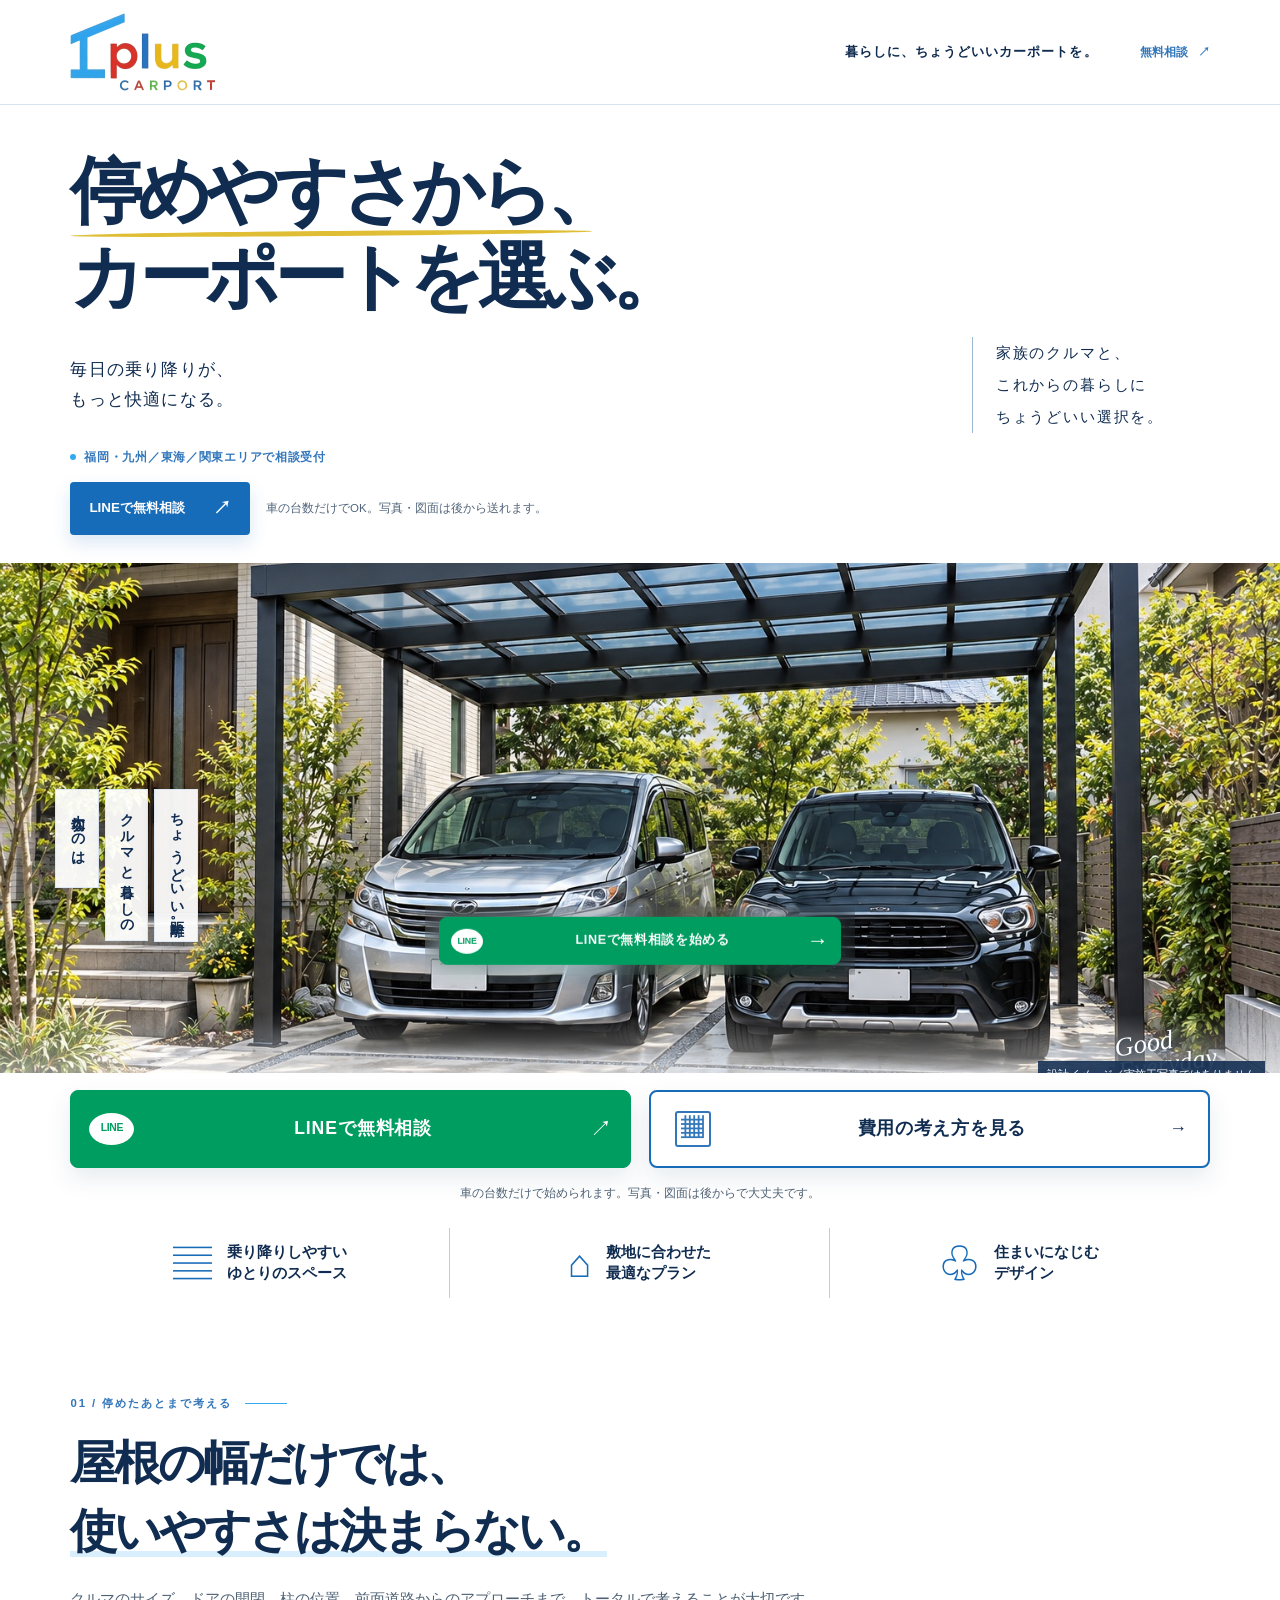
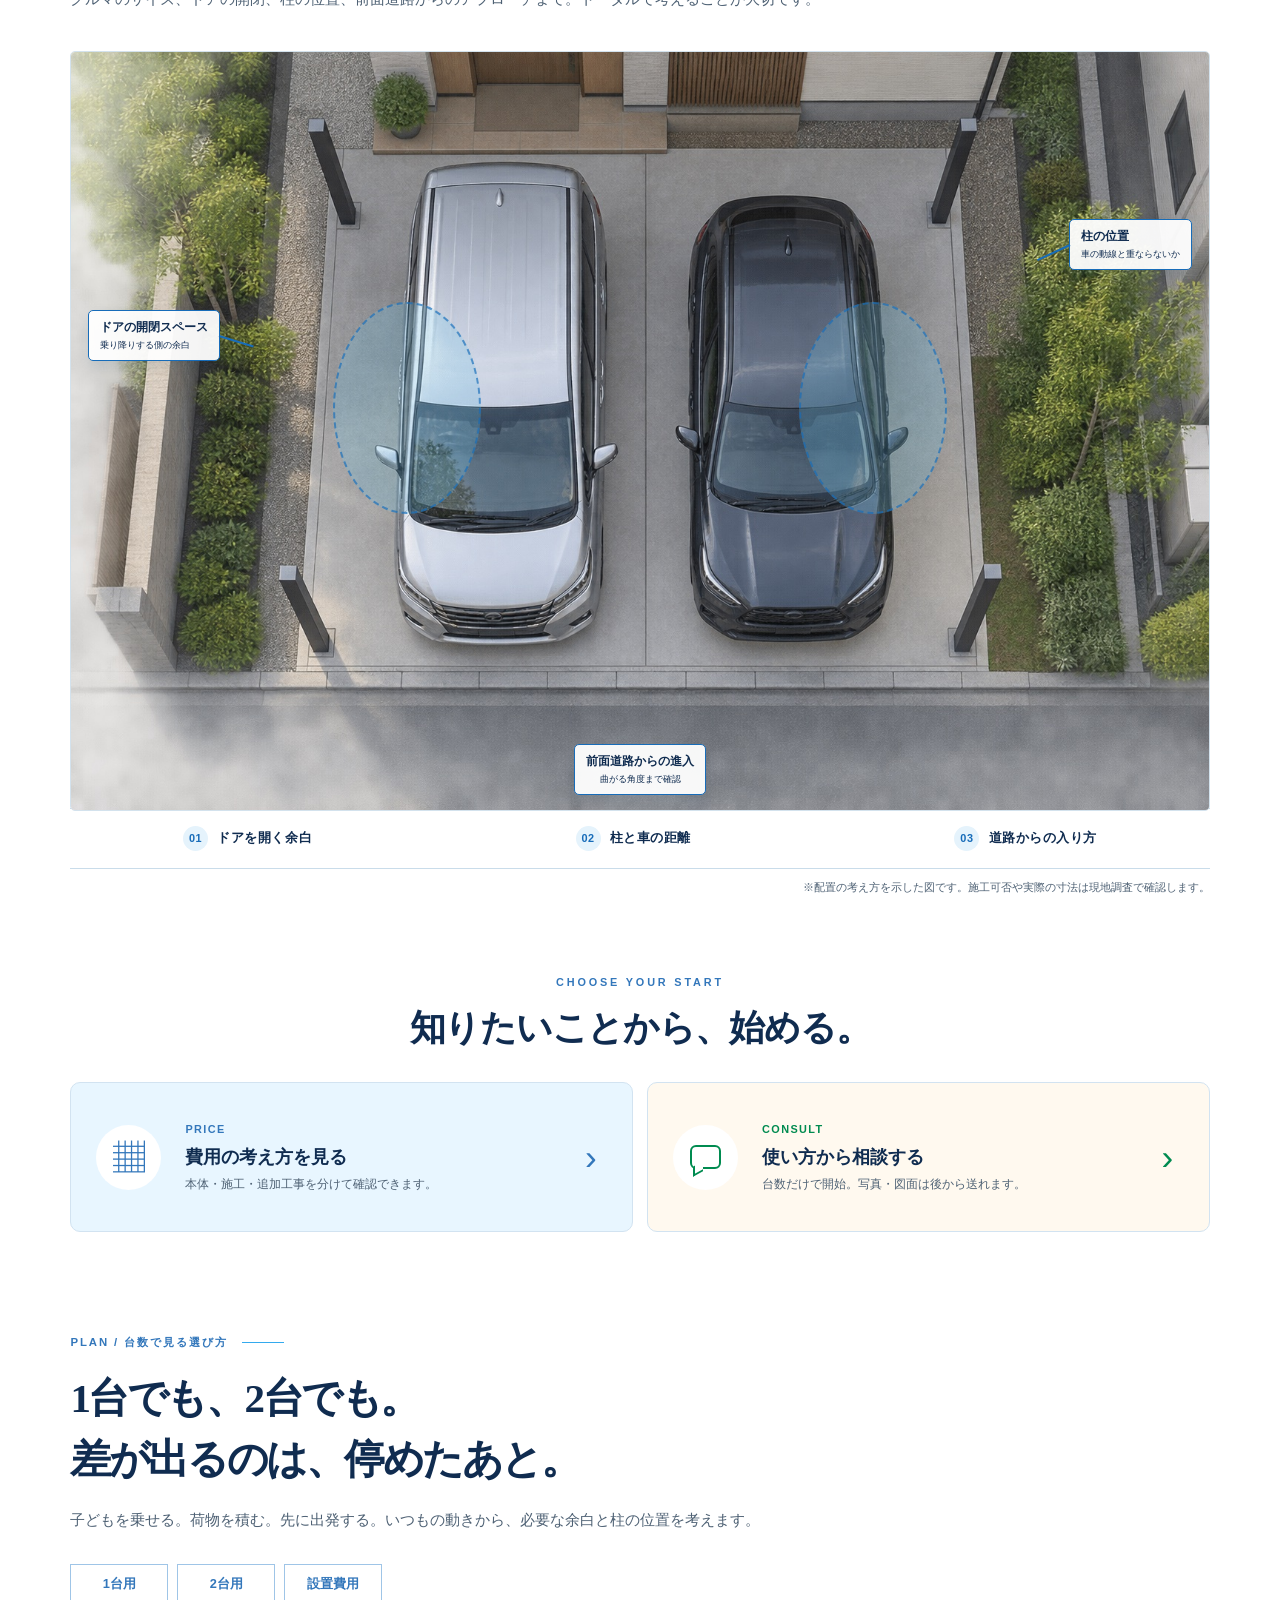
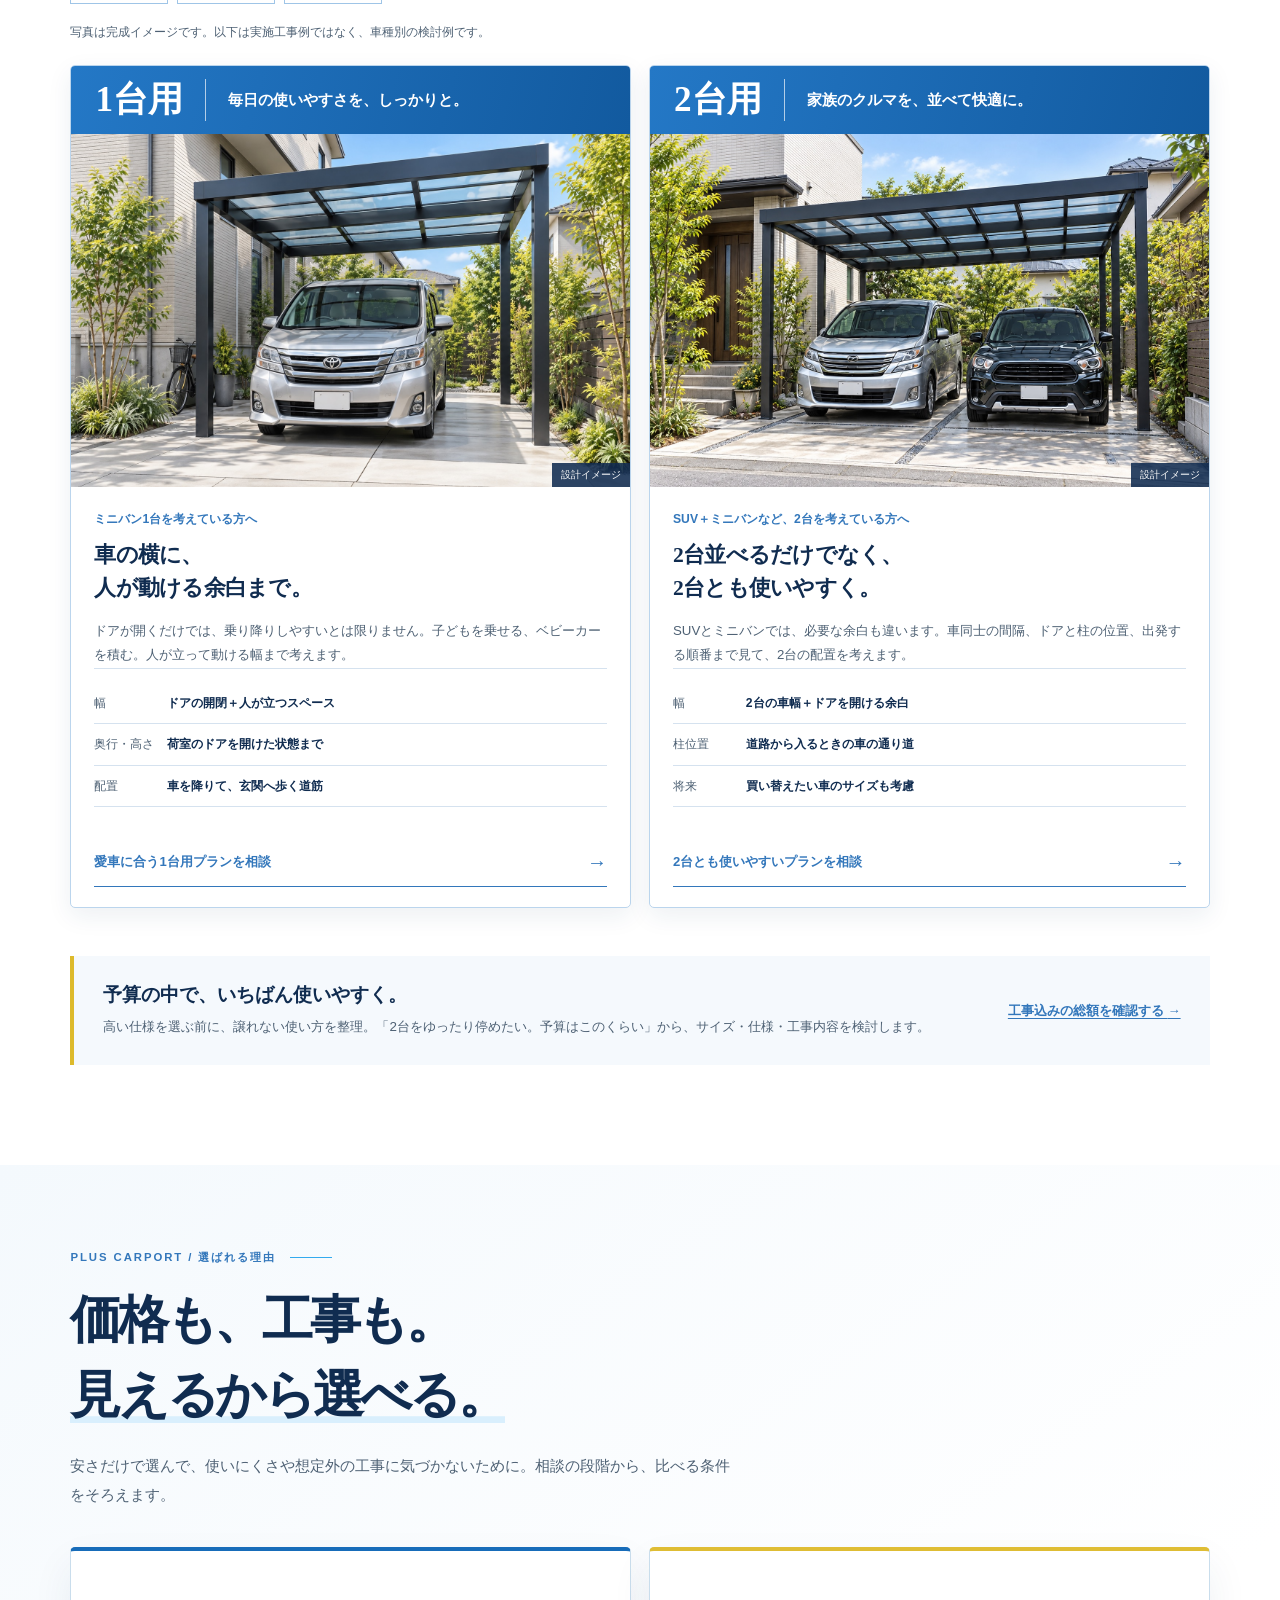
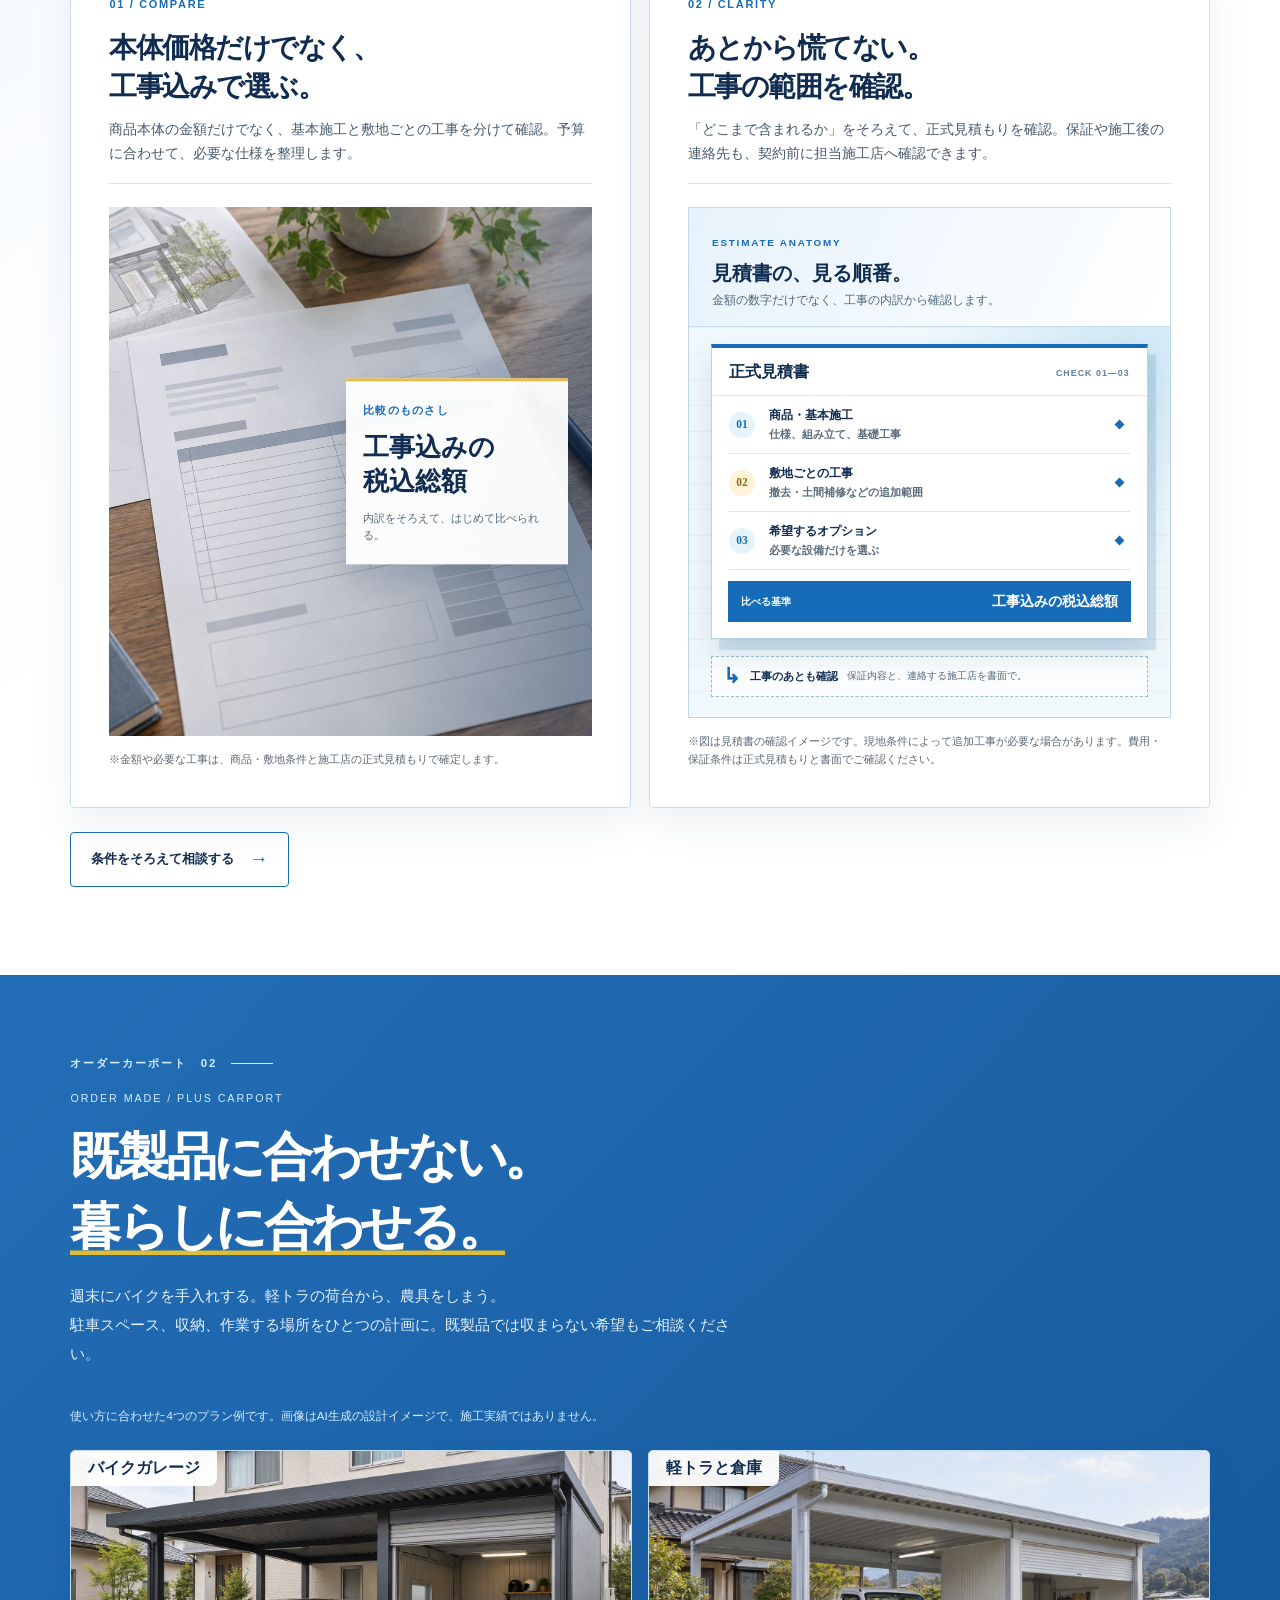
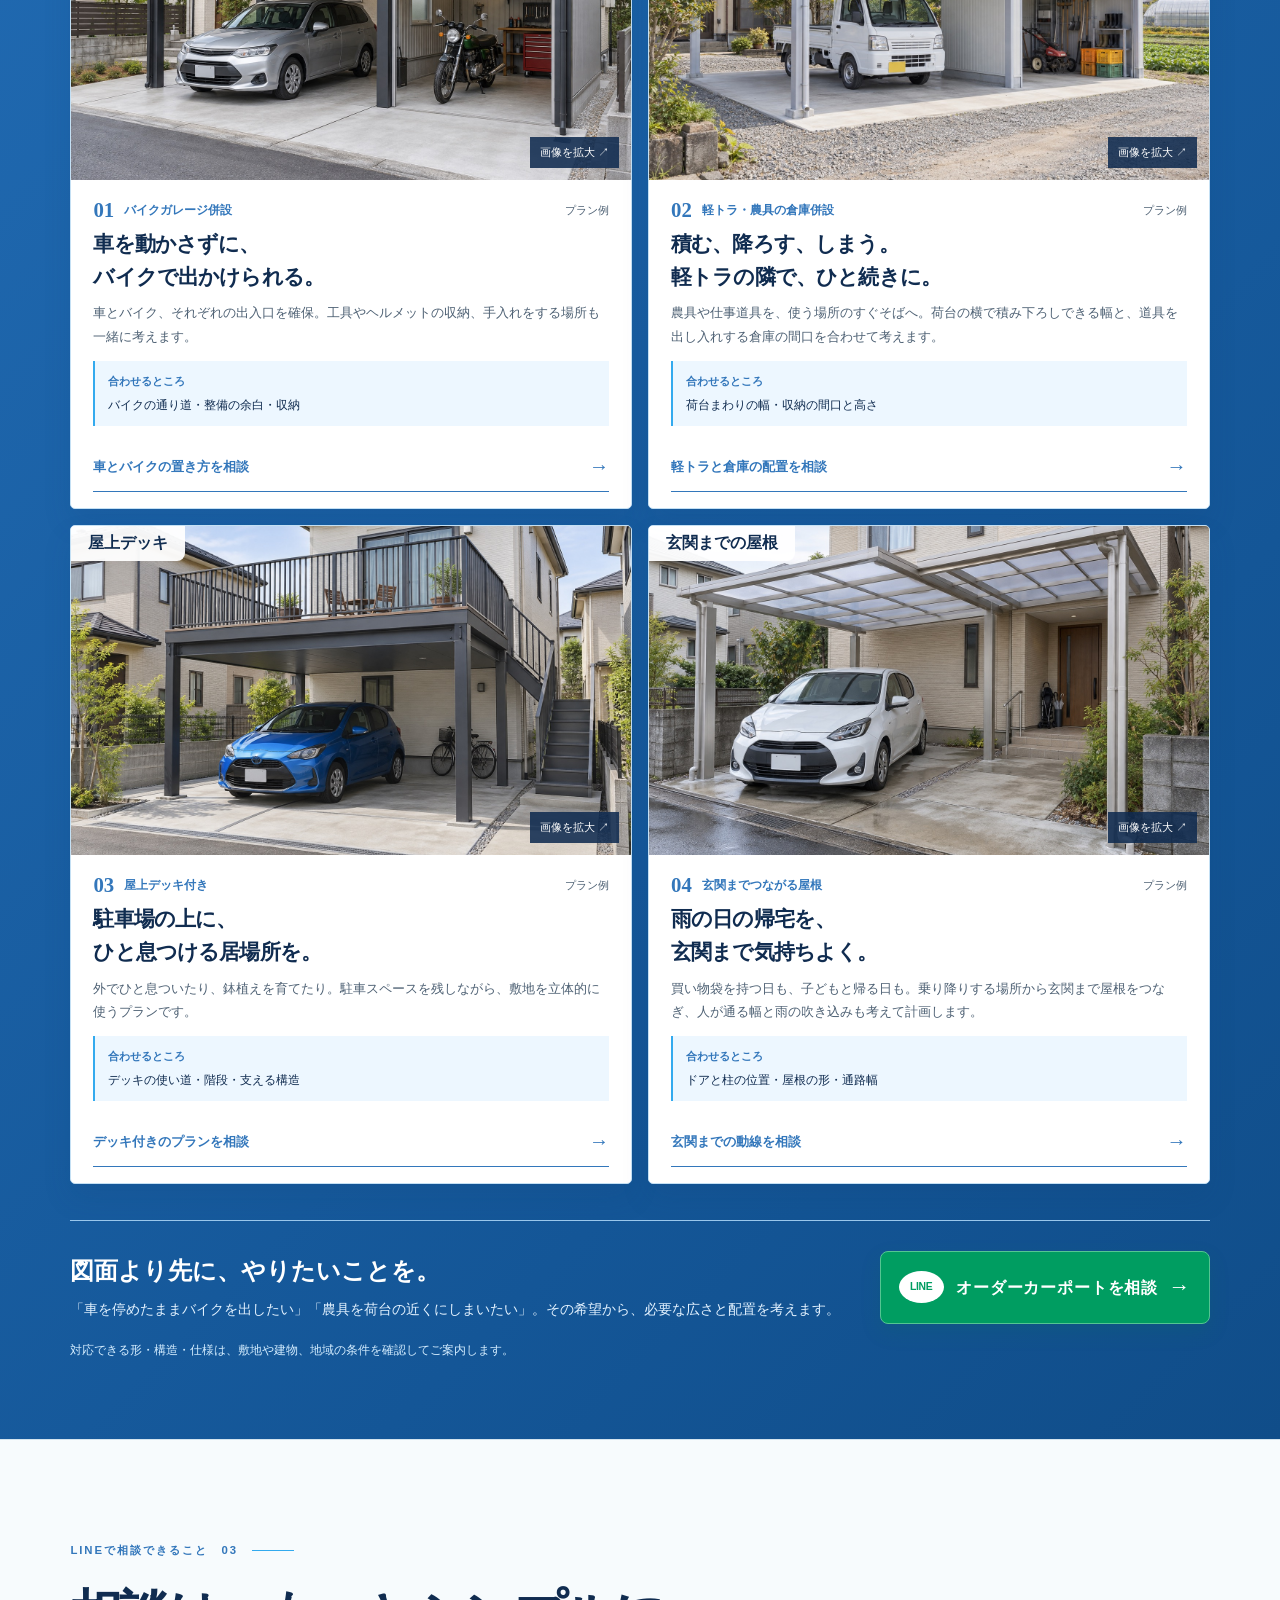
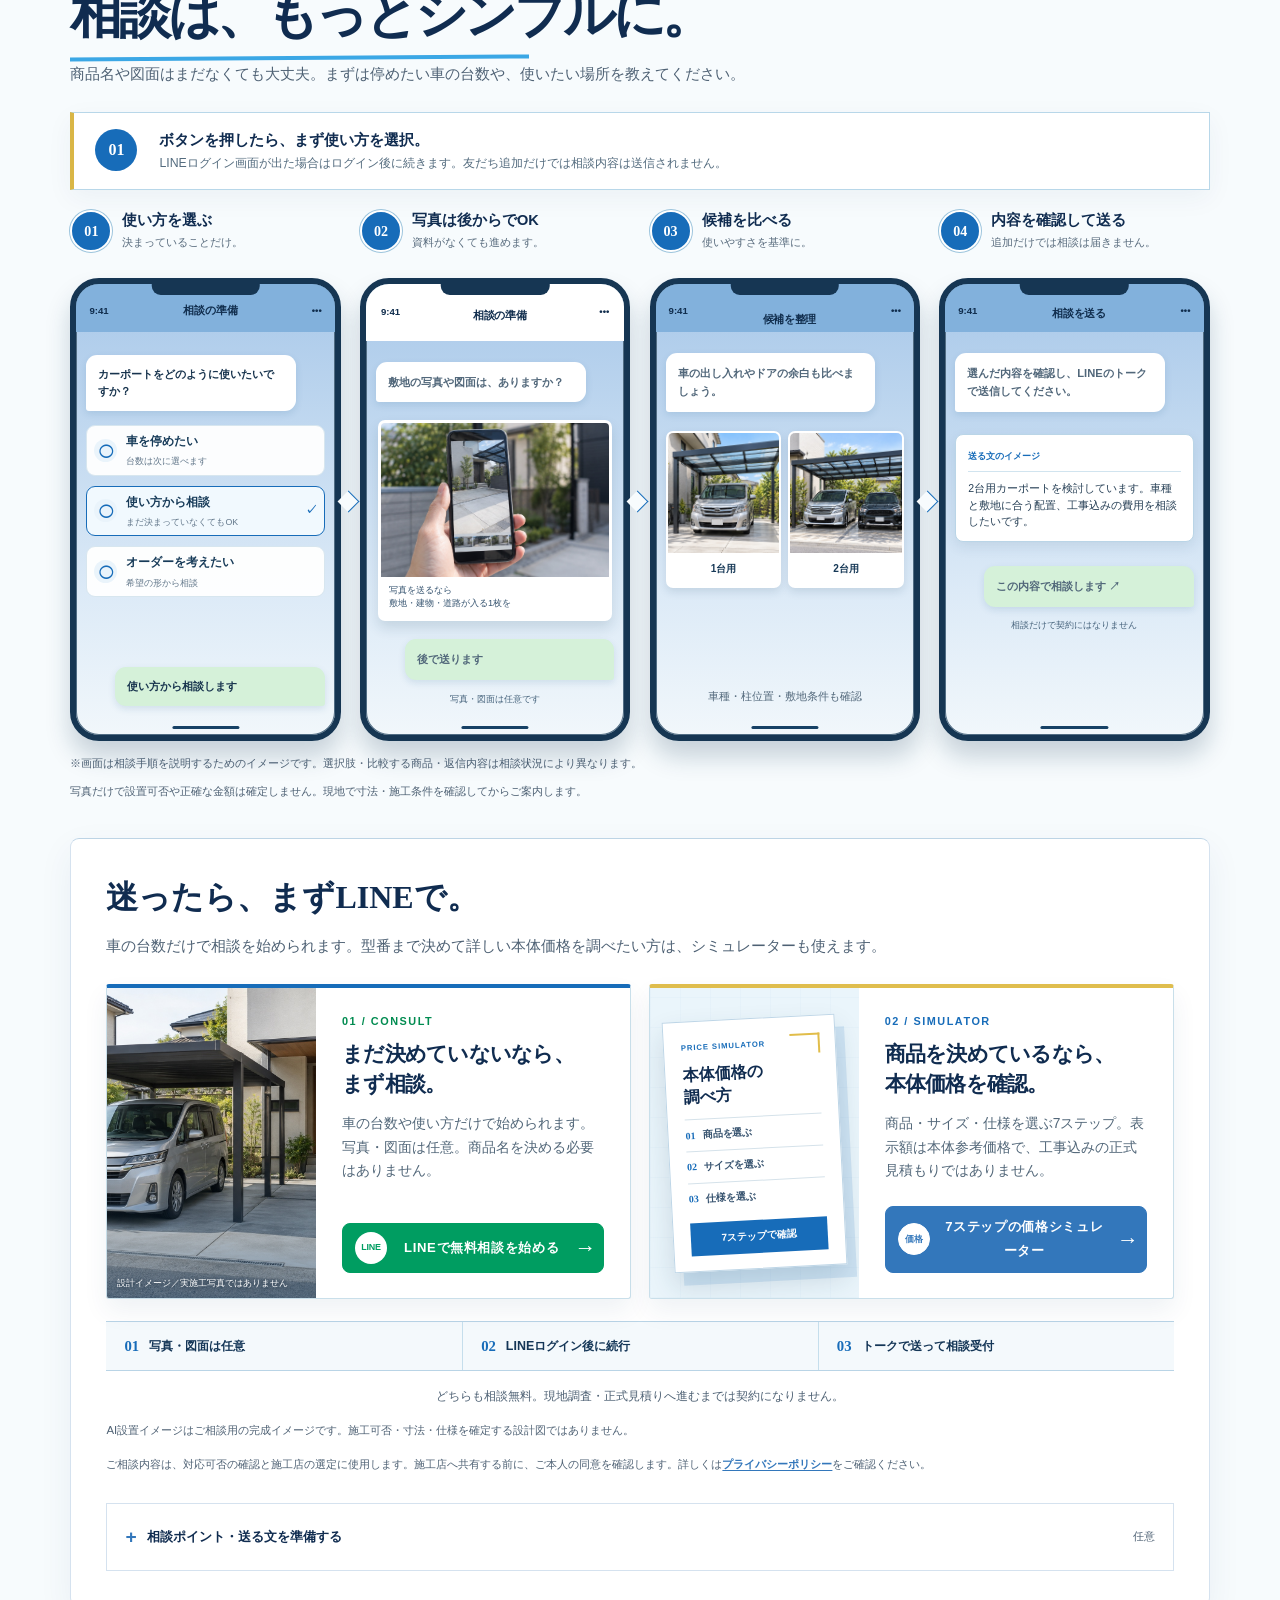
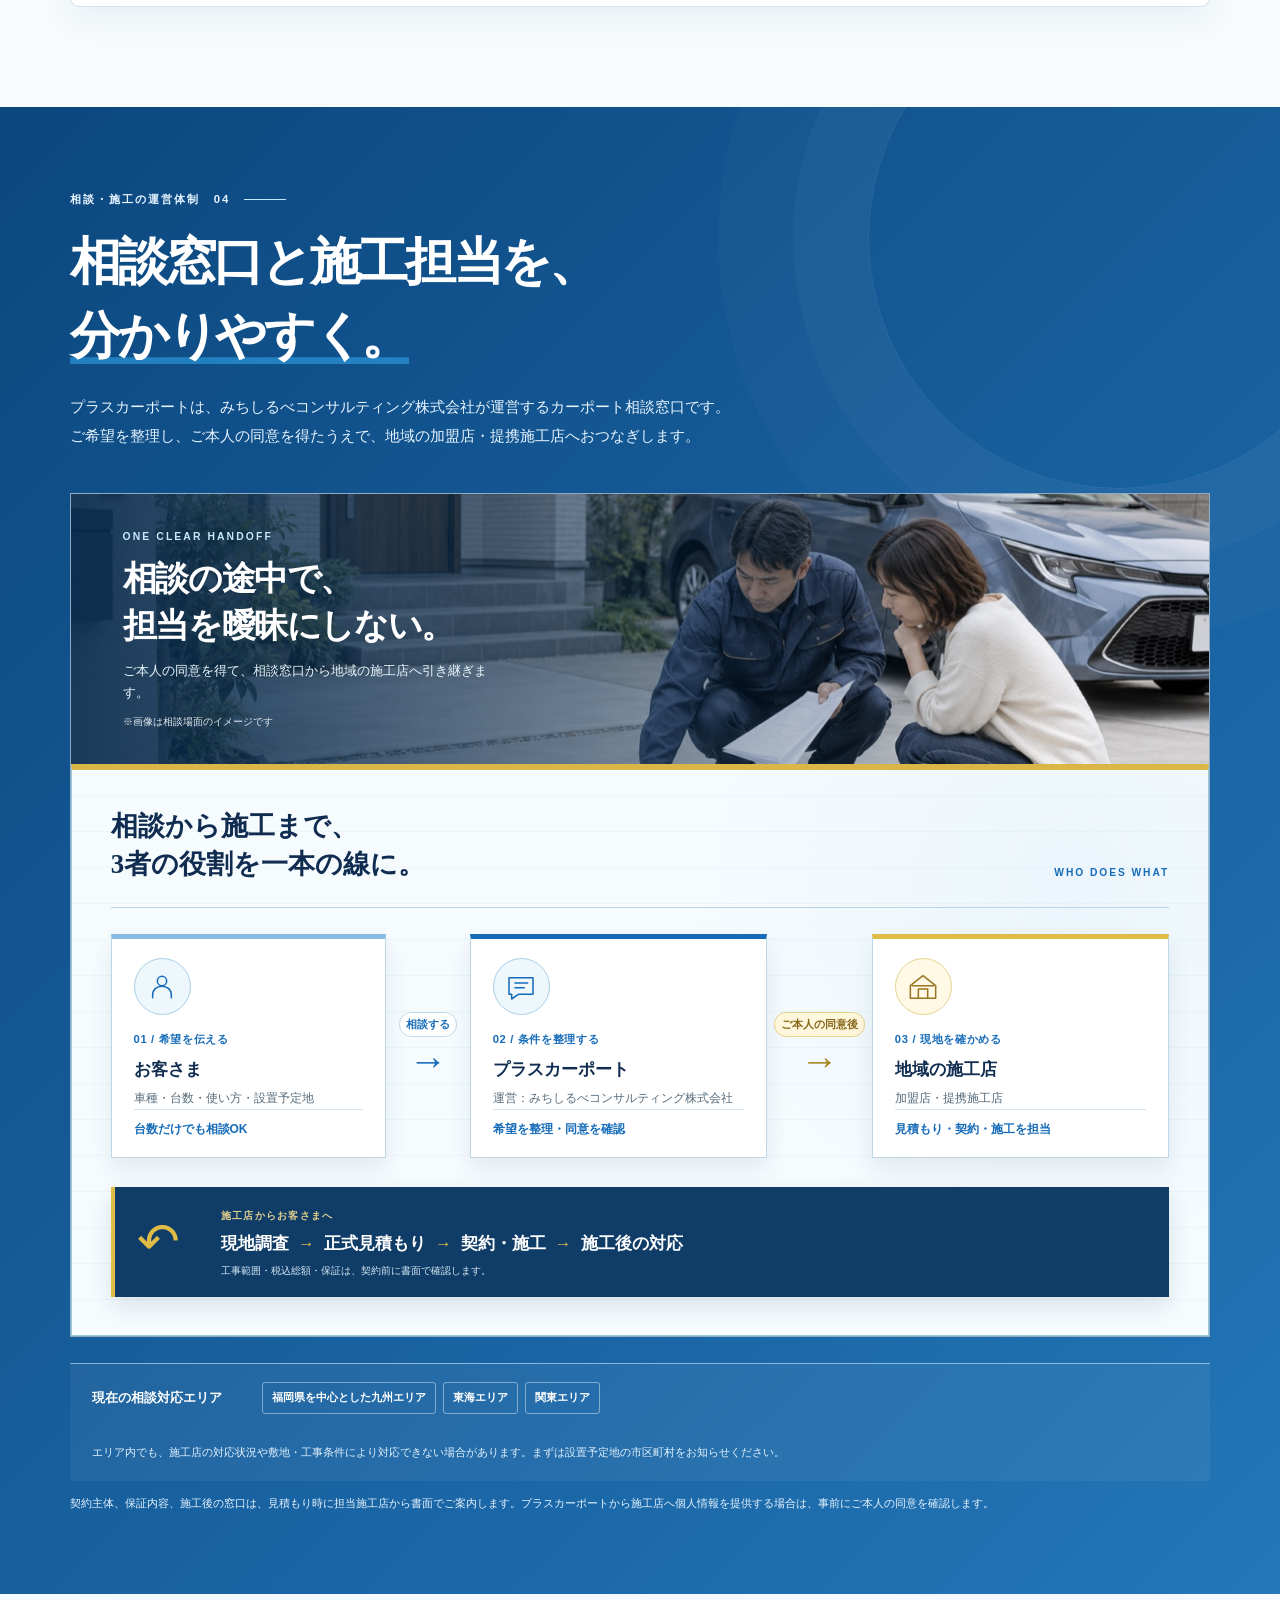
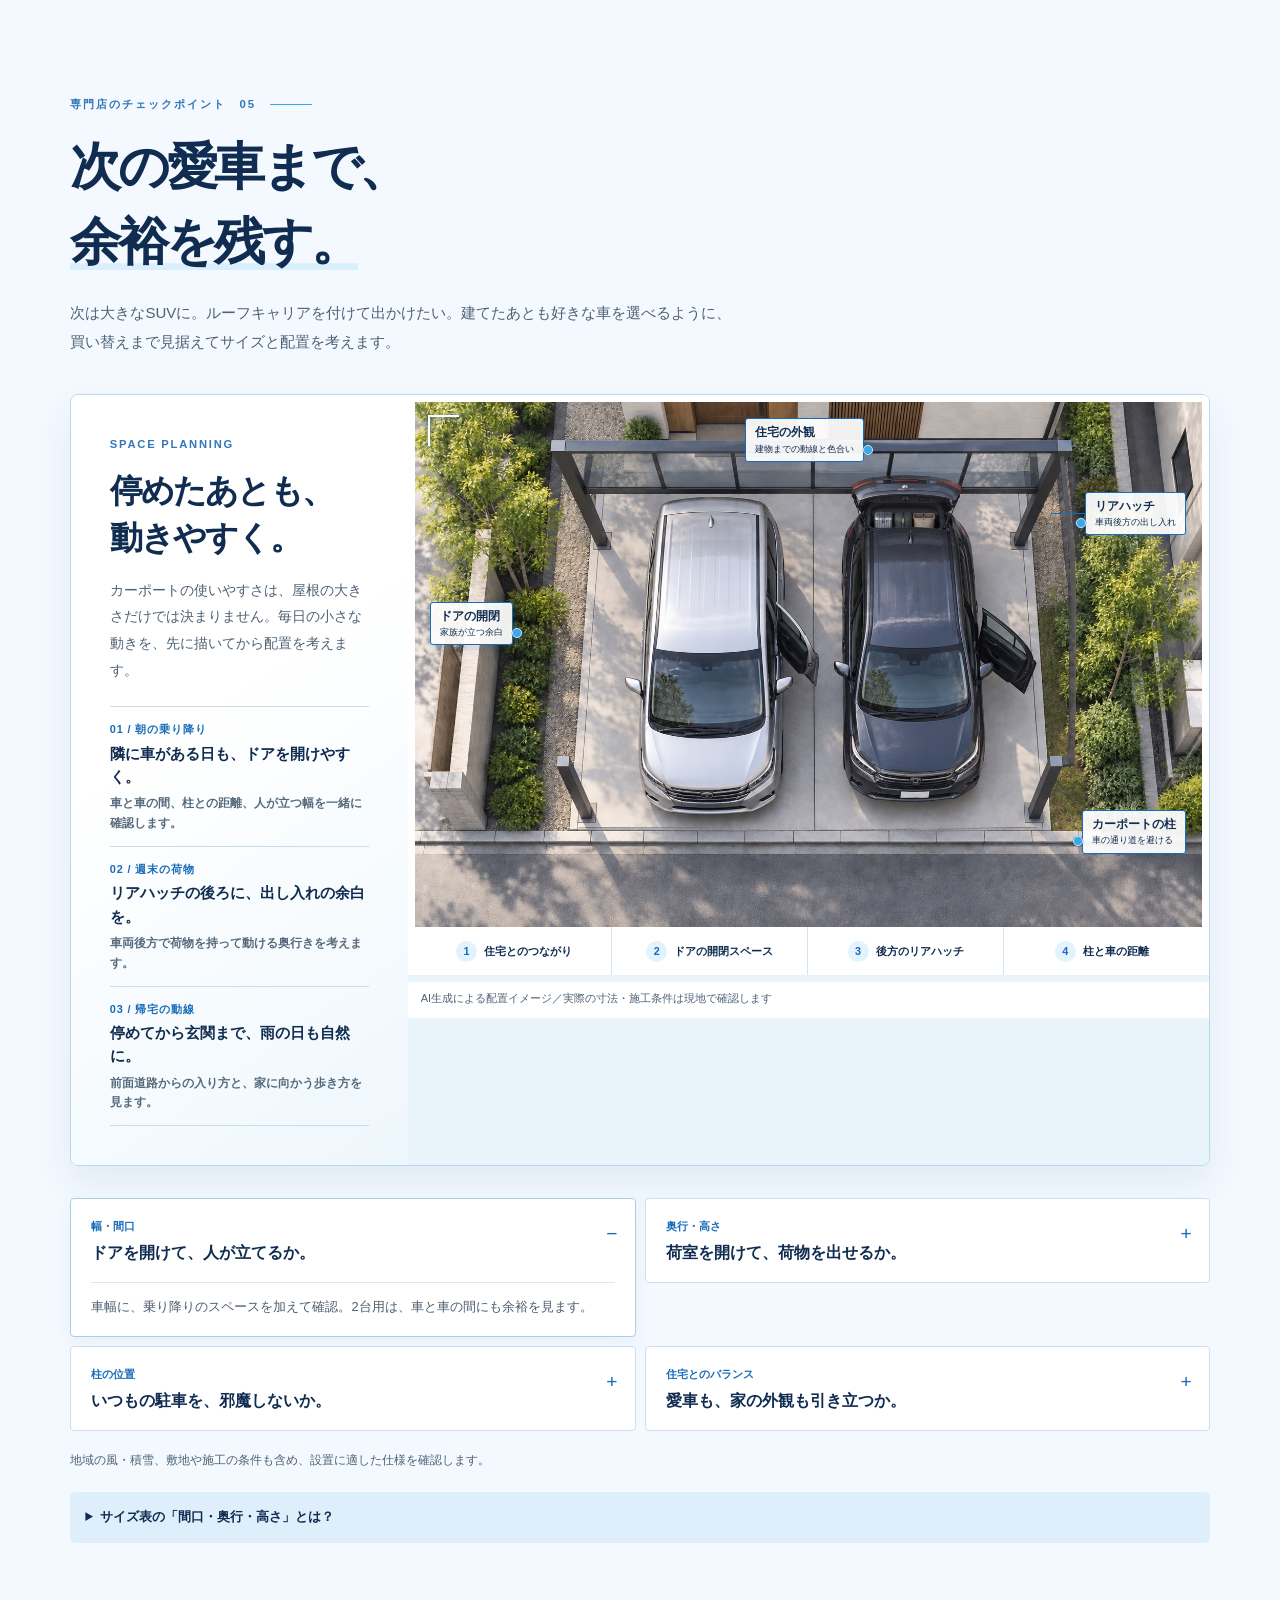
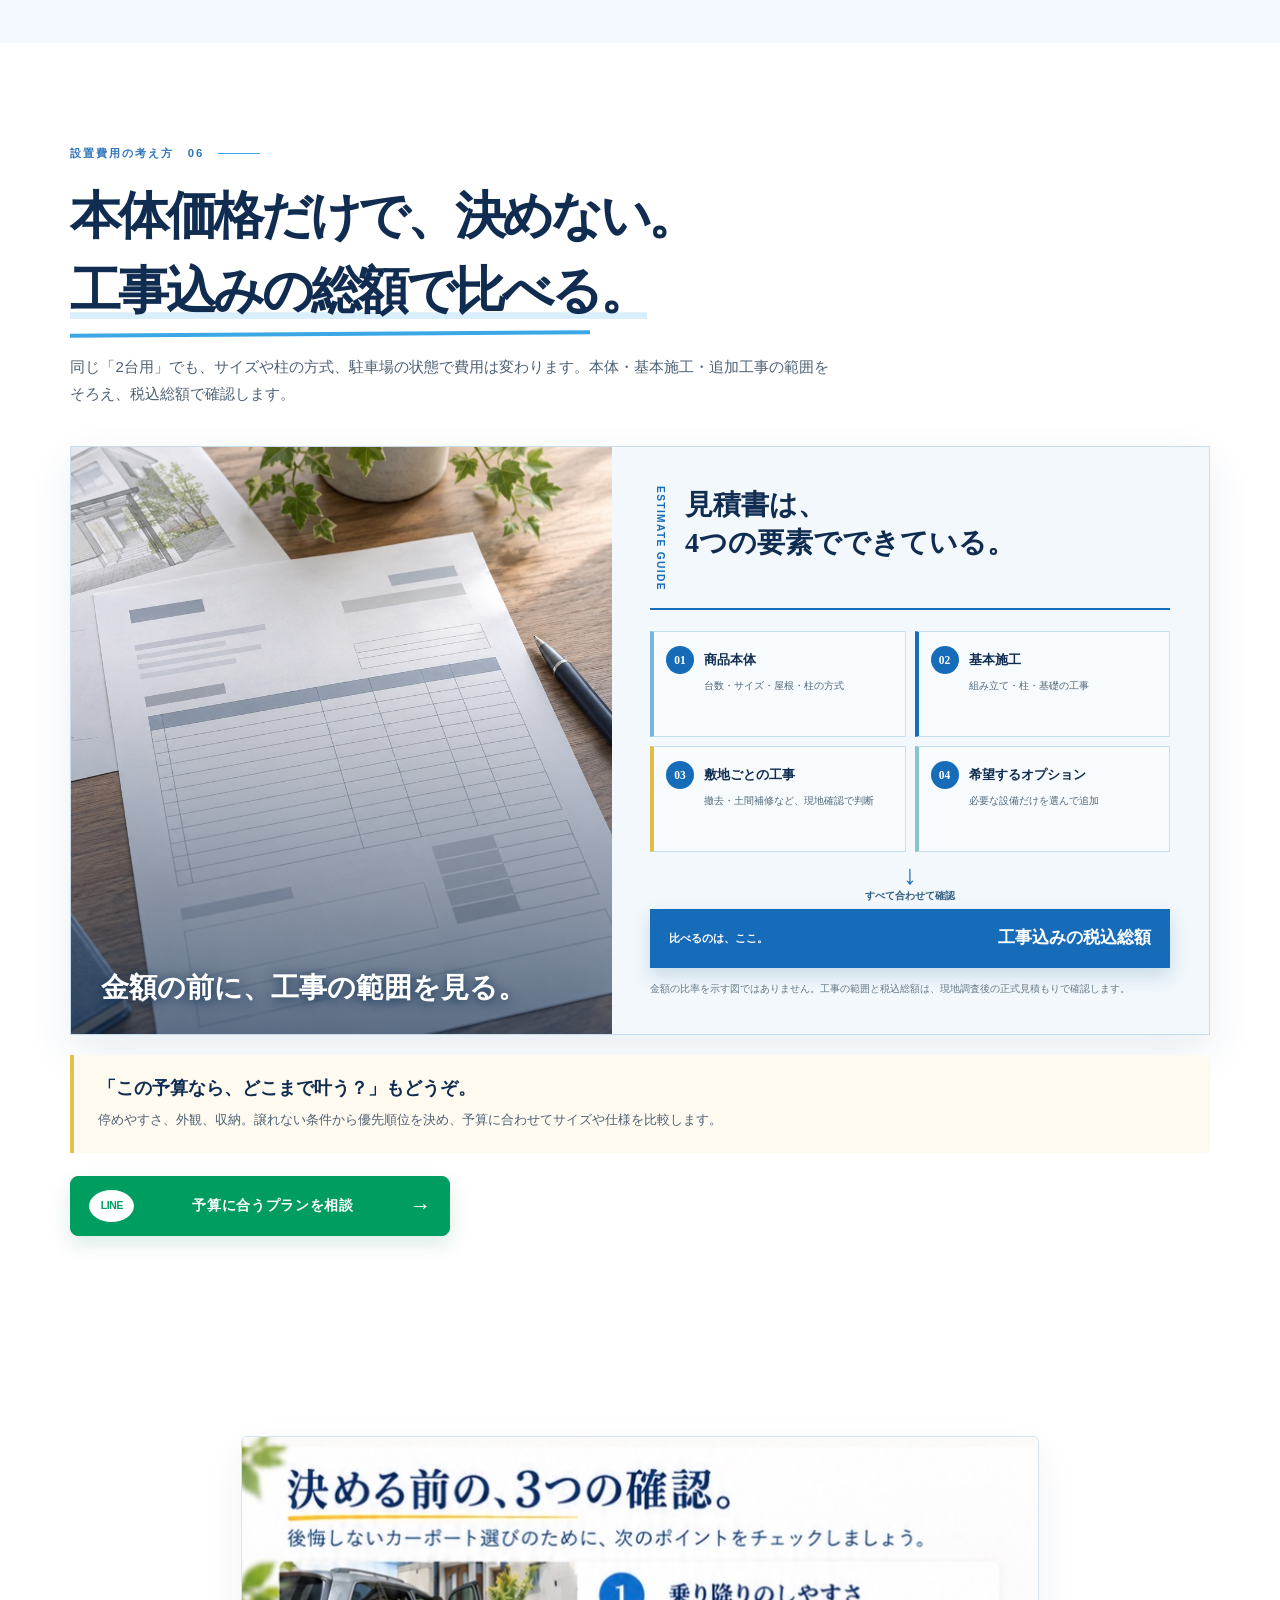
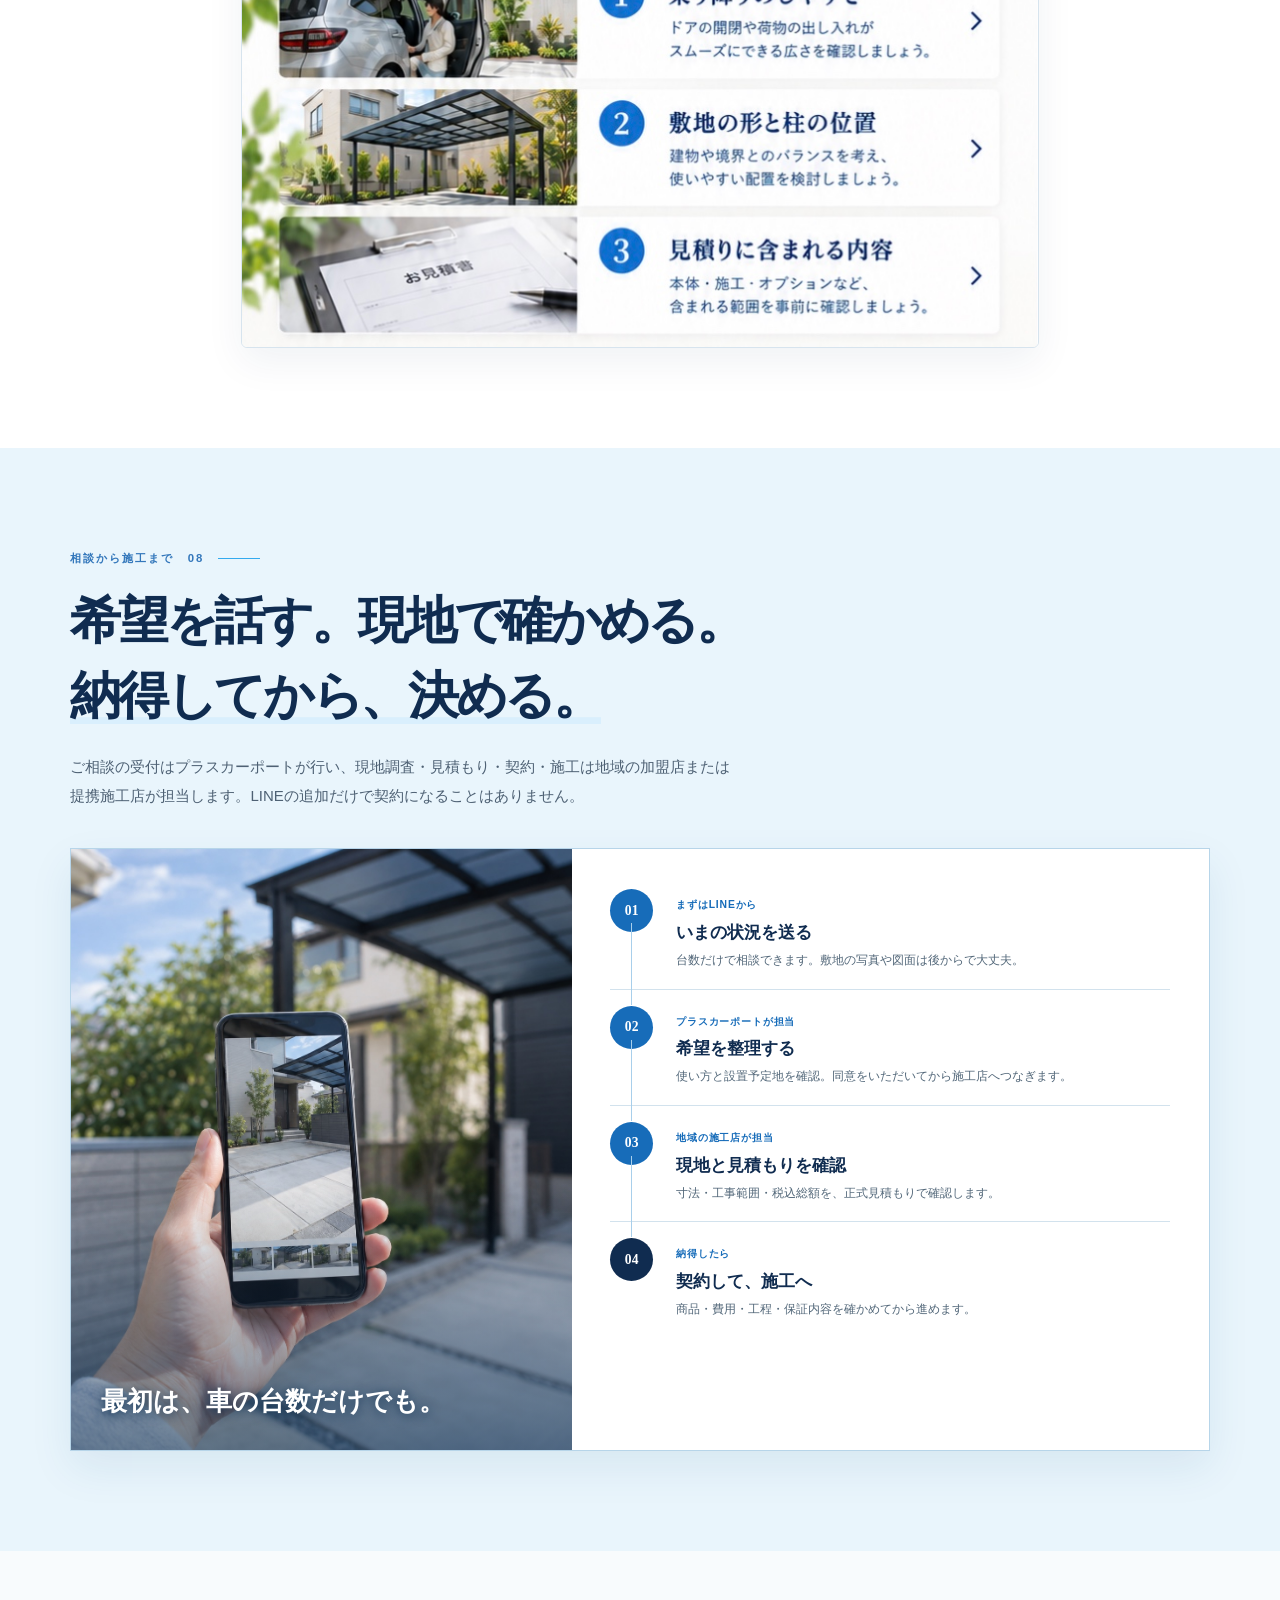
==== commit a1890771: "Align LP LINE journey with actual consultation handoff" ====
--- a/public/index.html
+++ b/public/index.html
@@ -36,6 +36,7 @@
   <link rel="stylesheet" href="lp-whole-page-polish.css?v=20260924e" />
   <link rel="stylesheet" href="lp-diagram-polish.css?v=20260924a" />
   <link rel="stylesheet" href="lp-visual-atlas.css?v=20260924a" />
+  <link rel="stylesheet" href="lp-line-90.css?v=20260924a" />
   <script type="application/ld+json">
     {"@context":"https://schema.org","@graph":[{"@type":"Organization","@id":"https://michishirube-consulting.github.io/plus-carport/#organization","name":"みちしるべコンサルティング株式会社","legalName":"みちしるべコンサルティング株式会社","url":"https://michishirube-consulting.github.io/plus-carport/","brand":{"@id":"https://michishirube-consulting.github.io/plus-carport/#brand"}},{"@type":"Brand","@id":"https://michishirube-consulting.github.io/plus-carport/#brand","name":"プラスカーポート","alternateName":"plus CARPORT","url":"https://michishirube-consulting.github.io/plus-carport/","logo":"https://michishirube-consulting.github.io/plus-carport/assets/plus-carport-logo.png"},{"@type":"WebSite","@id":"https://michishirube-consulting.github.io/plus-carport/#website","url":"https://michishirube-consulting.github.io/plus-carport/","name":"プラスカーポート","inLanguage":"ja","publisher":{"@id":"https://michishirube-consulting.github.io/plus-carport/#organization"}},{"@type":"WebPage","@id":"https://michishirube-consulting.github.io/plus-carport/#webpage","url":"https://michishirube-consulting.github.io/plus-carport/","name":"カーポート専門店プラスカーポート｜1台・2台用・後付け・オーダー設計","description":"福岡・九州、東海、関東エリアで、車種・台数・敷地に合わせたカーポート選びと地域の施工店への相談を受け付けるページ。","inLanguage":"ja","isPartOf":{"@id":"https://michishirube-consulting.github.io/plus-carport/#website"},"about":{"@id":"https://michishirube-consulting.github.io/plus-carport/#carport-service"},"primaryImageOfPage":{"@type":"ImageObject","url":"https://michishirube-consulting.github.io/plus-carport/assets/hero-editorial-fidelity.jpg","caption":"AI生成による2台用カーポートの設計イメージ"}},{"@type":"Service","@id":"https://michishirube-consulting.github.io/plus-carport/#carport-service","url":"https://michishirube-consulting.github.io/plus-carport/","name":"プラスカーポートのカーポート相談・施工店案内","serviceType":"カーポートの相談受付、条件整理、加盟店・提携施工店の案内、設置・施工相談","provider":{"@id":"https://michishirube-consulting.github.io/plus-carport/#organization"},"brand":{"@id":"https://michishirube-consulting.github.io/plus-carport/#brand"},"areaServed":[{"@type":"AdministrativeArea","name":"福岡県を中心とした九州エリア"},{"@type":"AdministrativeArea","name":"東海エリア"},{"@type":"AdministrativeArea","name":"関東エリア"}],"description":"車種・台数・使い方を整理し、相談者の同意を得たうえで、対応可能な地域の加盟店・提携施工店へつなぐカーポート相談窓口。現地調査、見積もり、契約、施工は各施工店が担当します。"},{"@type":"FAQPage","@id":"https://michishirube-consulting.github.io/plus-carport/#faq-schema","url":"https://michishirube-consulting.github.io/plus-carport/#faq","mainEntity":[{"@type":"Question","name":"倉庫付きやデッキ付きなど、オーダーカーポートも相談できますか？","acceptedAnswer":{"@type":"Answer","text":"オーダーカーポートも相談できます。倉庫併設、屋上デッキ、玄関への屋根など、希望の使い方や参考写真をもとに、敷地・建物・地域の条件を確認して対応できる形と費用をご案内します。"}},{"@type":"Question","name":"LIXIL（リクシル）など、気になるメーカーが決まっていなくても相談できますか？","acceptedAnswer":{"@type":"Answer","text":"メーカー未定でも相談できます。台数、車種、使い方を先に整理し、取扱可否を含めて候補を確認します。特定メーカーや商品を希望する場合は商品名をお知らせください。"}},{"@type":"Question","name":"1台用か2台用か、まだ迷っています。","acceptedAnswer":{"@type":"Answer","text":"今の台数、将来の買い替え、自転車の置き場などを伺い、敷地の広さと乗り降りの余裕を踏まえて比較します。"}},{"@type":"Question","name":"いま住んでいる家に、カーポートを後付けできますか？","acceptedAnswer":{"@type":"Answer","text":"既存住宅も検討できます。敷地の寸法、境界、土間、地中の配管、道路や玄関との位置関係を確認して設置可否を判断します。"}},{"@type":"Question","name":"SUVやミニバンへの買い替えも考えています。","acceptedAnswer":{"@type":"Answer","text":"候補の車種があれば、今の車に加えて次の車の幅・長さ・高さ、ドアと荷室の開閉も含めて検討します。"}},{"@type":"Question","name":"写真だけで、正確なカーポート設置費用が分かりますか？","acceptedAnswer":{"@type":"Answer","text":"写真は希望や駐車場の状態を把握する出発点です。正確な設置可否や金額は、寸法・基礎・既存物などの施工条件を現地で確認してからご案内します。"}},{"@type":"Question","name":"台風や積雪に配慮したカーポートも選べますか？","acceptedAnswer":{"@type":"Answer","text":"地域の基準風速や積雪量、敷地条件を確認し、製品ごとの耐風圧・耐積雪性能を比較して候補を検討します。"}},{"@type":"Question","name":"プラスカーポートと、実際に工事をする会社の関係を教えてください。","acceptedAnswer":{"@type":"Answer","text":"プラスカーポートは、みちしるべコンサルティング株式会社が運営する相談窓口です。相談内容を整理し、同意を得たうえで地域の加盟店・提携施工店へつなぎます。現地調査、見積もり、契約、施工、施工後の対応は、担当する施工店が行います。"}},{"@type":"Question","name":"施工対応エリアを確認したいです。","acceptedAnswer":{"@type":"Answer","text":"福岡県を中心とした九州エリア、東海エリア、関東エリアで相談を受け付けています。エリア内でも施工店の対応状況や敷地条件により対応できない場合があるため、設置予定地の市区町村を確認してご案内します。"}}]}]}
   </script>
@@ -218,15 +219,15 @@
           <p class="section-number section-number--light">LINEで相談できること <span>03</span></p>
           <h2 id="line-title"><span class="desktop-only">相談は、もっとシンプルに。</span><span class="mobile-only">相談は、<br />もっとシンプルに。</span></h2>
           <p class="line-intro">商品名や図面はまだなくても大丈夫。まずは停めたい車の台数や、使いたい場所を教えてください。</p>
-          <figure class="journey-reference"><img src="assets/line-journey-reference-20260924.jpg" width="814" height="412" alt="LINE相談の4段階。台数を伝える、写真は後から送る、候補を比べる、施工店が現地を確認する流れをスマートフォン画面で表した図。" loading="lazy" /><figcaption>相談の進み方を示したイメージです。実際の返信やご案内内容は相談状況により異なります。</figcaption></figure>
+          <p class="journey-entry-note"><span aria-hidden="true">01</span><strong>ボタンを押したら、まず使い方を選択。</strong><span>LINEログイン画面が出た場合はログイン後に続きます。友だち追加だけでは相談内容は送信されません。</span></p>
           <div class="carousel-controls carousel-controls--light journey-controls" data-controls-for="line-journey"><span>相談の流れを横に見る</span><button type="button" data-carousel-prev aria-label="前の相談ステップ">←</button><output aria-live="polite">1 / 4</output><button type="button" data-carousel-next aria-label="次の相談ステップ">→</button></div>
-          <ol class="visual-journey" id="line-journey" role="region" aria-label="LINE相談から現地確認までの流れ。スマートフォンでは左右にスワイプできます" tabindex="0">
-            <li><div class="journey-label"><span>01</span><div><strong>台数を伝える</strong><p>最初はひとつだけ。</p></div></div><div class="journey-scene journey-scene--choice"><div class="journey-phone-bar"><span>9:41</span><strong>相談の準備</strong><span>•••</span></div><p class="journey-bubble journey-bubble--desk">カーポートのご相談ですね。まず、何台分をお考えですか？</p><div class="journey-option"><span class="journey-option-icon">◯</span><span>車1台<small>ドアの開けやすさも</small></span></div><div class="journey-option journey-option--active"><span class="journey-option-icon">◯</span><span>車2台以上<small>並べ方と柱の位置を</small></span><b>✓</b></div><div class="journey-option"><span class="journey-option-icon">◯</span><span>まだ迷っている<small>話しながら決めたい</small></span></div><p class="journey-bubble journey-bubble--user">2台分を考えています</p></div></li>
+          <ol class="visual-journey" id="line-journey" role="region" aria-label="使い方の選択からLINEトークで相談を送るまでの流れ。スマートフォンでは左右にスワイプできます" tabindex="0">
+            <li><div class="journey-label"><span>01</span><div><strong>使い方を選ぶ</strong><p>決まっていることだけ。</p></div></div><div class="journey-scene journey-scene--choice"><div class="journey-phone-bar"><span>9:41</span><strong>相談の準備</strong><span>•••</span></div><p class="journey-bubble journey-bubble--desk">カーポートをどのように使いたいですか？</p><div class="journey-option"><span class="journey-option-icon">◯</span><span>車を停めたい<small>台数は次に選べます</small></span></div><div class="journey-option journey-option--active"><span class="journey-option-icon">◯</span><span>使い方から相談<small>まだ決まっていなくてもOK</small></span><b>✓</b></div><div class="journey-option"><span class="journey-option-icon">◯</span><span>オーダーを考えたい<small>希望の形から相談</small></span></div><p class="journey-bubble journey-bubble--user">使い方から相談します</p></div></li>
             <li><div class="journey-label"><span>02</span><div><strong>写真は後からでOK</strong><p>資料がなくても進めます。</p></div></div><div class="journey-scene journey-scene--photo"><div class="journey-phone-bar"><span>9:41</span><strong>相談の準備</strong><span>•••</span></div><p class="journey-bubble journey-bubble--desk">敷地の写真や図面は、ありますか？</p><figure class="journey-photo-preview"><img src="assets/photo-consult-120b.jpg" width="1145" height="1374" alt="敷地全体の写真として使える構図のイメージ" loading="lazy" /><figcaption>写真を送るなら<br />敷地・建物・道路が入る1枚を</figcaption></figure><p class="journey-bubble journey-bubble--user">後で送ります</p><small class="journey-screen-note">写真・図面は任意です</small></div></li>
             <li><div class="journey-label"><span>03</span><div><strong>候補を比べる</strong><p>使いやすさを基準に。</p></div></div><div class="journey-scene journey-scene--compare"><div class="journey-phone-bar"><span>9:41</span><strong>候補を整理</strong><span>•••</span></div><p class="journey-bubble journey-bubble--desk">車の出し入れやドアの余白も比べましょう。</p><div class="journey-compare-images"><figure><img src="assets/one-car-fidelity.jpg" width="1536" height="1024" alt="1台用カーポートの設計イメージ" loading="lazy" /><figcaption>1台用</figcaption></figure><figure><img src="assets/hero-editorial-fidelity.jpg" width="1536" height="1024" alt="2台用カーポートの設計イメージ" loading="lazy" /><figcaption>2台用</figcaption></figure></div><p class="journey-screen-note">車種・柱位置・敷地条件も確認</p></div></li>
             <li><div class="journey-label"><span>04</span><div><strong>内容を確認して送る</strong><p>追加だけでは相談は届きません。</p></div></div><div class="journey-scene journey-scene--handoff"><div class="journey-phone-bar"><span>9:41</span><strong>相談を送る</strong><span>•••</span></div><p class="journey-bubble journey-bubble--desk">選んだ内容を確認し、LINEのトークで送信してください。</p><div class="journey-message-preview"><span>送る文のイメージ</span><p>2台用カーポートを検討しています。車種と敷地に合う配置、工事込みの費用を相談したいです。</p></div><p class="journey-bubble journey-bubble--user">この内容で相談します ↗</p><small class="journey-screen-note">相談だけで契約にはなりません</small></div></li>
           </ol>
-          <p class="journey-disclosure">※画面は相談手順を説明するためのイメージです。比較する商品・返信内容は相談状況により異なります。</p>
+          <p class="journey-disclosure">※画面は相談手順を説明するためのイメージです。選択肢・比較する商品・返信内容は相談状況により異なります。</p>
           <p class="consult-caveat">写真だけで設置可否や正確な金額は確定しません。現地で寸法・施工条件を確認してからご案内します。</p>
         </div>
         <div class="consult-action" id="consult-action">
@@ -243,10 +244,7 @@
               <div class="consult-path-copy"><span class="consult-path-number">02 / SIMULATOR</span><h4>商品を決めているなら、<br />本体価格を確認。</h4><p>商品・サイズ・仕様を選ぶ7ステップ。表示額は本体参考価格で、工事込みの正式見積もりではありません。</p><a class="line-button simulator-button" href="https://plus-carport-consult.vercel.app/carport" data-simulator-entry data-position="consult-price"><span class="chat-icon" aria-hidden="true">価格</span><span><span class="desktop-only">7ステップの価格シミュレーター</span><span class="mobile-only">本体価格を詳しく見る</span></span><span class="button-arrow" aria-hidden="true">→</span></a></div>
             </article>
           </div>
-          <div class="consult-next" aria-label="LINE相談を始めてから送信するまで">
-            <div class="consult-next-title"><span>BEFORE YOU START</span><strong>ボタンの先も、迷わず進めます。</strong><p>LINEへのログイン後、内容を確認してトークで送信。追加だけでは相談は届きません。</p></div>
-            <ol><li><b>01</b><span><strong>使い方を選ぶ</strong><small>車の台数など、まず1項目</small></span></li><li><b>02</b><span><strong>資料を添える</strong><small>写真・図面は任意、後からでも可</small></span></li><li><b>03</b><span><strong>LINEで送信</strong><small>相談文を確認してトークへ</small></span></li></ol>
-          </div>
+          <div class="consult-assurance" aria-label="相談前に知っておきたいこと"><span><b>01</b>写真・図面は任意</span><span><b>02</b>LINEログイン後に続行</span><span><b>03</b>トークで送って相談受付</span></div>
           <p class="button-note button-note--light">どちらも相談無料。現地調査・正式見積りへ進むまでは契約になりません。</p>
           <p class="privacy-note">AI設置イメージはご相談用の完成イメージです。施工可否・寸法・仕様を確定する設計図ではありません。</p>
           <p class="privacy-note">ご相談内容は、対応可否の確認と施工店の選定に使用します。施工店へ共有する前に、ご本人の同意を確認します。詳しくは<a href="privacy.html">プライバシーポリシー</a>をご確認ください。</p>
--- a/public/lp-line-90.css
+++ b/public/lp-line-90.css
@@ -0,0 +1,48 @@
+/* One clear LINE handoff: keep the illustrated sequence and the real entry point aligned. */
+.line-consult .journey-entry-note {
+  display:grid;
+  grid-template-columns:48px minmax(0,1fr);
+  gap:2px 16px;
+  max-width:1200px;
+  margin:25px auto 0;
+  padding:16px 21px;
+  border:1px solid #b8d7e9;
+  border-left:4px solid #d9b646;
+  background:#fff;
+  color:#102c50;
+  box-shadow:0 8px 25px #123f620d;
+}
+.line-consult .journey-entry-note>span:first-child {
+  display:grid;
+  grid-row:1 / span 2;
+  place-items:center;
+  width:42px;
+  height:42px;
+  border-radius:50%;
+  background:#176cb9;
+  color:#fff;
+  font:700 1rem/1 var(--serif);
+}
+.line-consult .journey-entry-note strong { align-self:end; font-size:.94rem; line-height:1.5; }
+.line-consult .journey-entry-note>span:last-child { color:#536b7e; font-size:.77rem; line-height:1.55; }
+.line-consult .visual-journey { margin-top:20px; }
+.consult-assurance {
+  display:grid;
+  grid-template-columns:repeat(3,minmax(0,1fr));
+  margin:22px 0 5px;
+  border-top:1px solid #b9d4e6;
+  border-bottom:1px solid #b9d4e6;
+  background:#f4f9fc;
+}
+.consult-assurance span { display:flex; align-items:center; gap:10px; padding:15px 18px; color:#143657; font-size:.78rem; font-weight:700; line-height:1.45; }
+.consult-assurance span+span { border-left:1px solid #c5deec; }
+.consult-assurance b { color:#176cb9; font:700 .92rem/1 var(--serif); }
+@media(max-width:640px) {
+  .line-consult .journey-entry-note { grid-template-columns:36px minmax(0,1fr); gap:1px 11px; margin-top:19px; padding:13px 14px; }
+  .line-consult .journey-entry-note>span:first-child { width:32px; height:32px; font-size:.8rem; }
+  .line-consult .journey-entry-note strong { font-size:.82rem; }
+  .line-consult .journey-entry-note>span:last-child { font-size:.7rem; }
+  .consult-assurance { grid-template-columns:1fr; }
+  .consult-assurance span { padding:10px 13px; font-size:.75rem; }
+  .consult-assurance span+span { border-left:0; border-top:1px solid #c5deec; }
+}
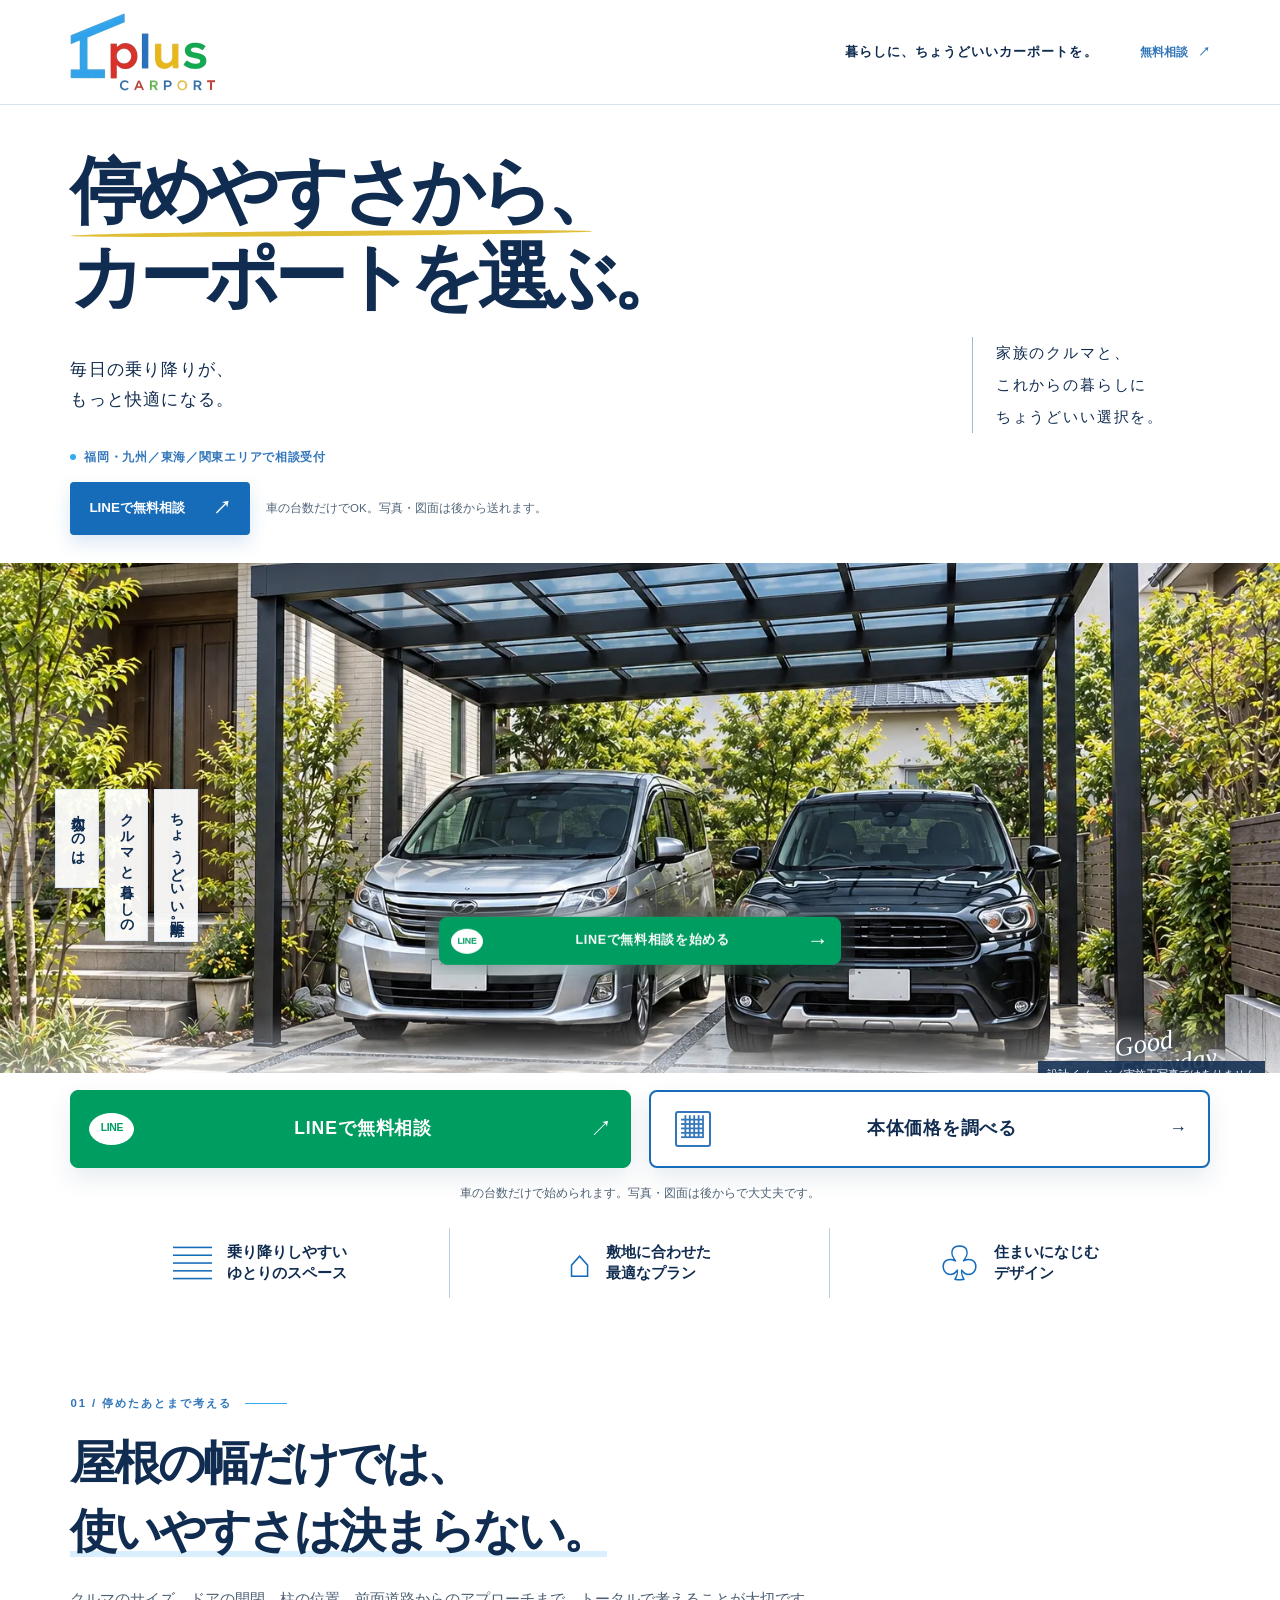
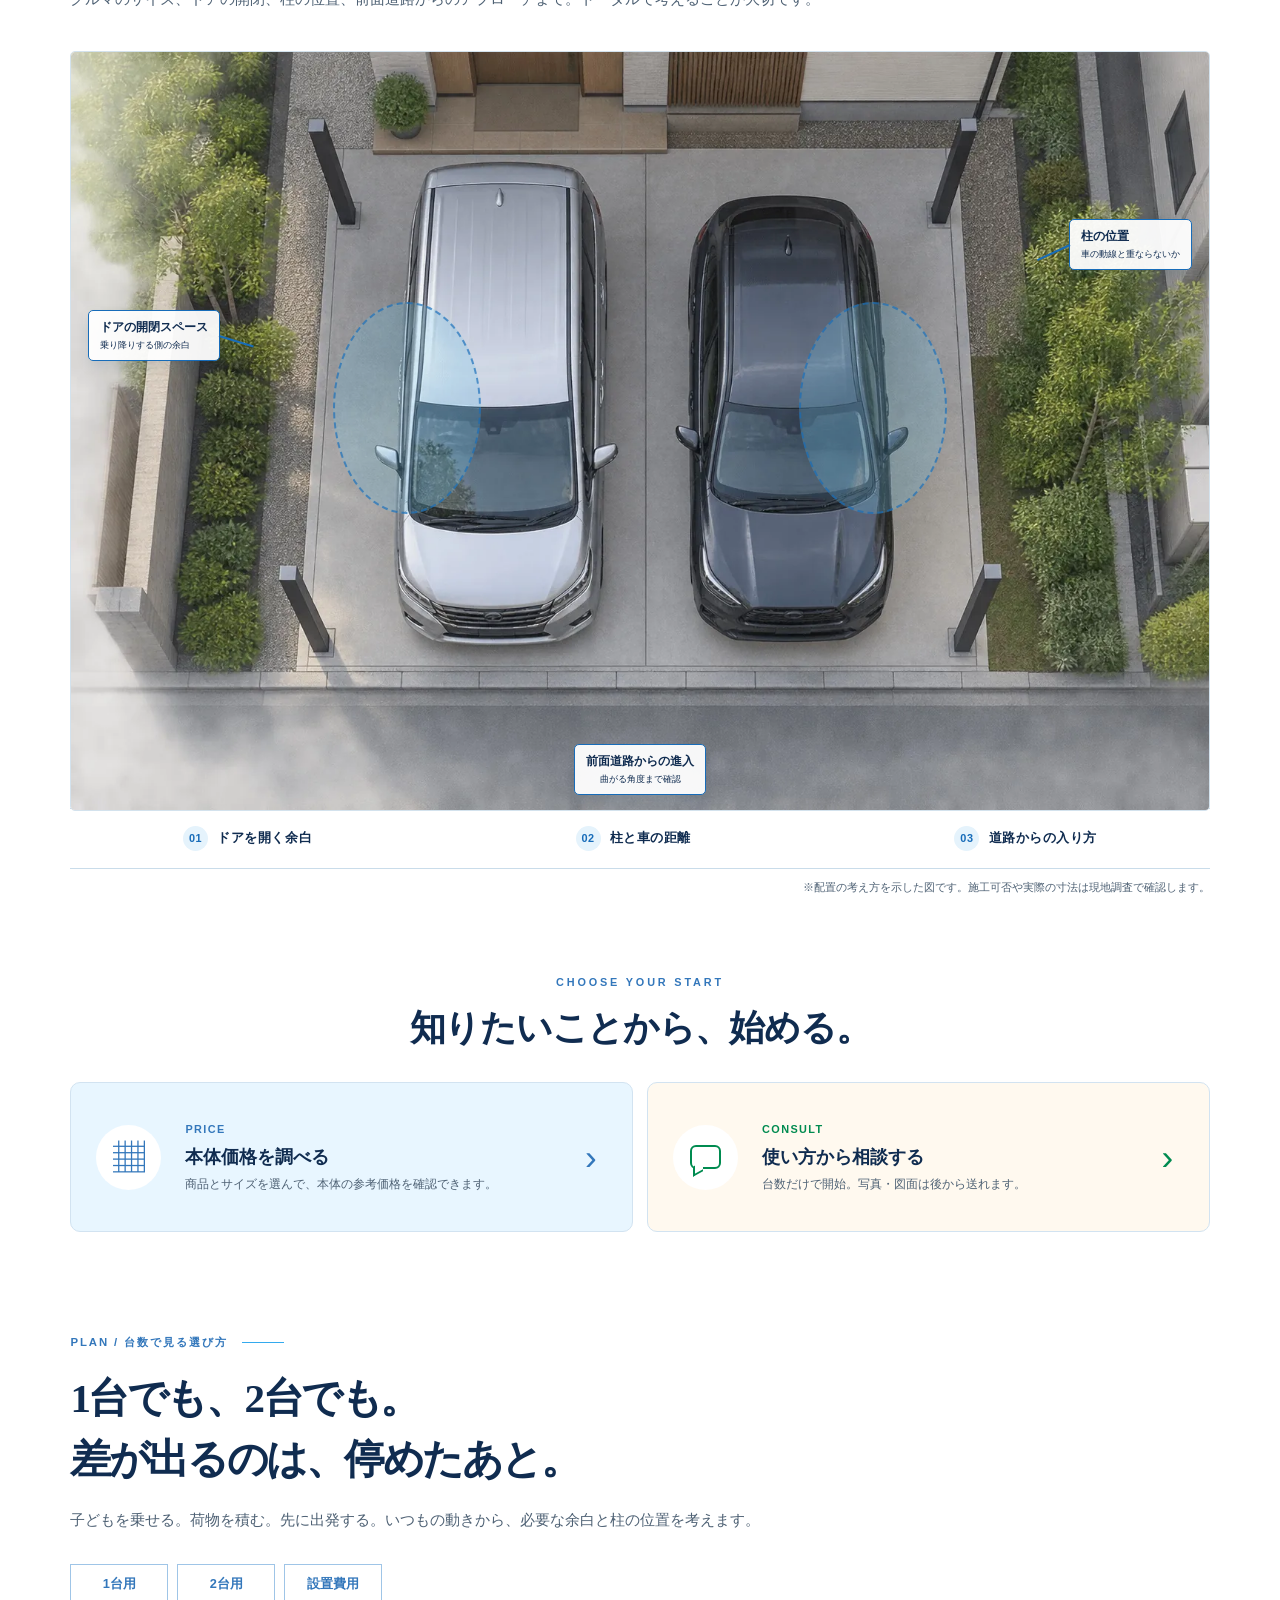
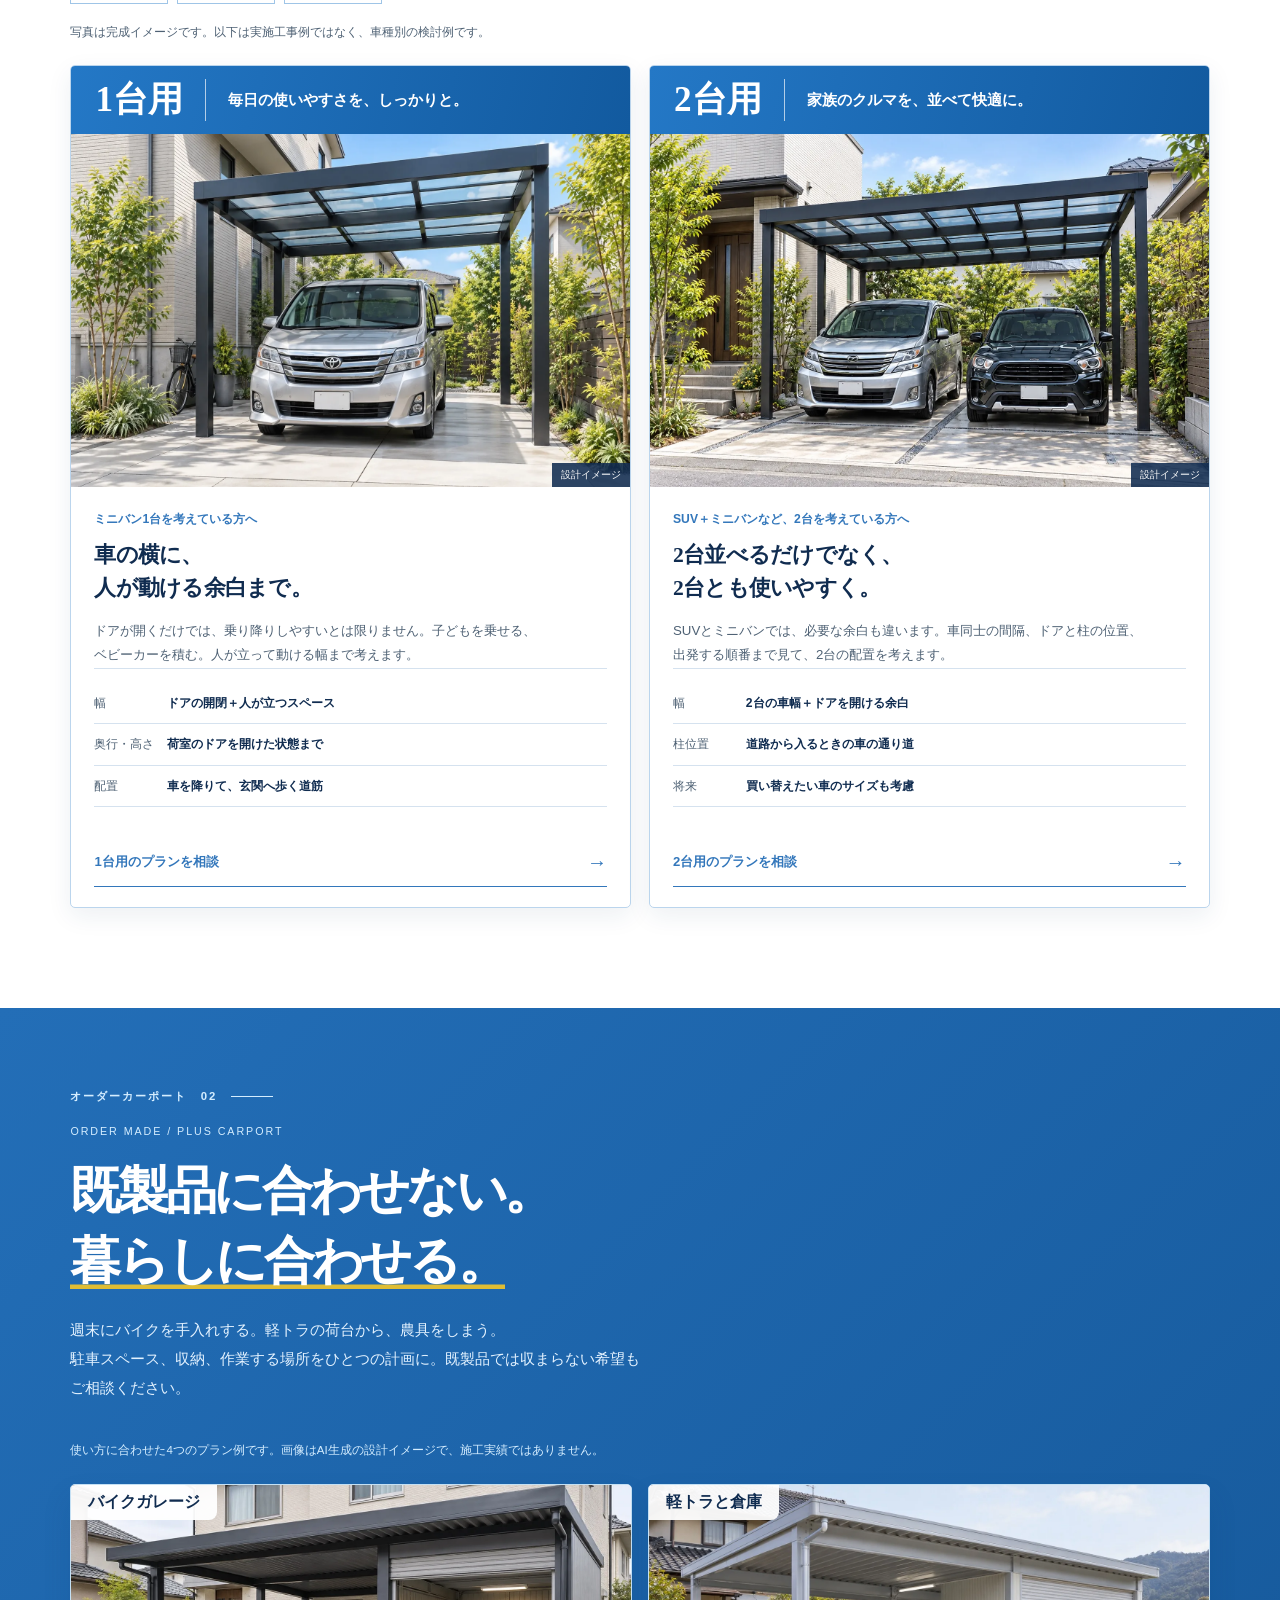
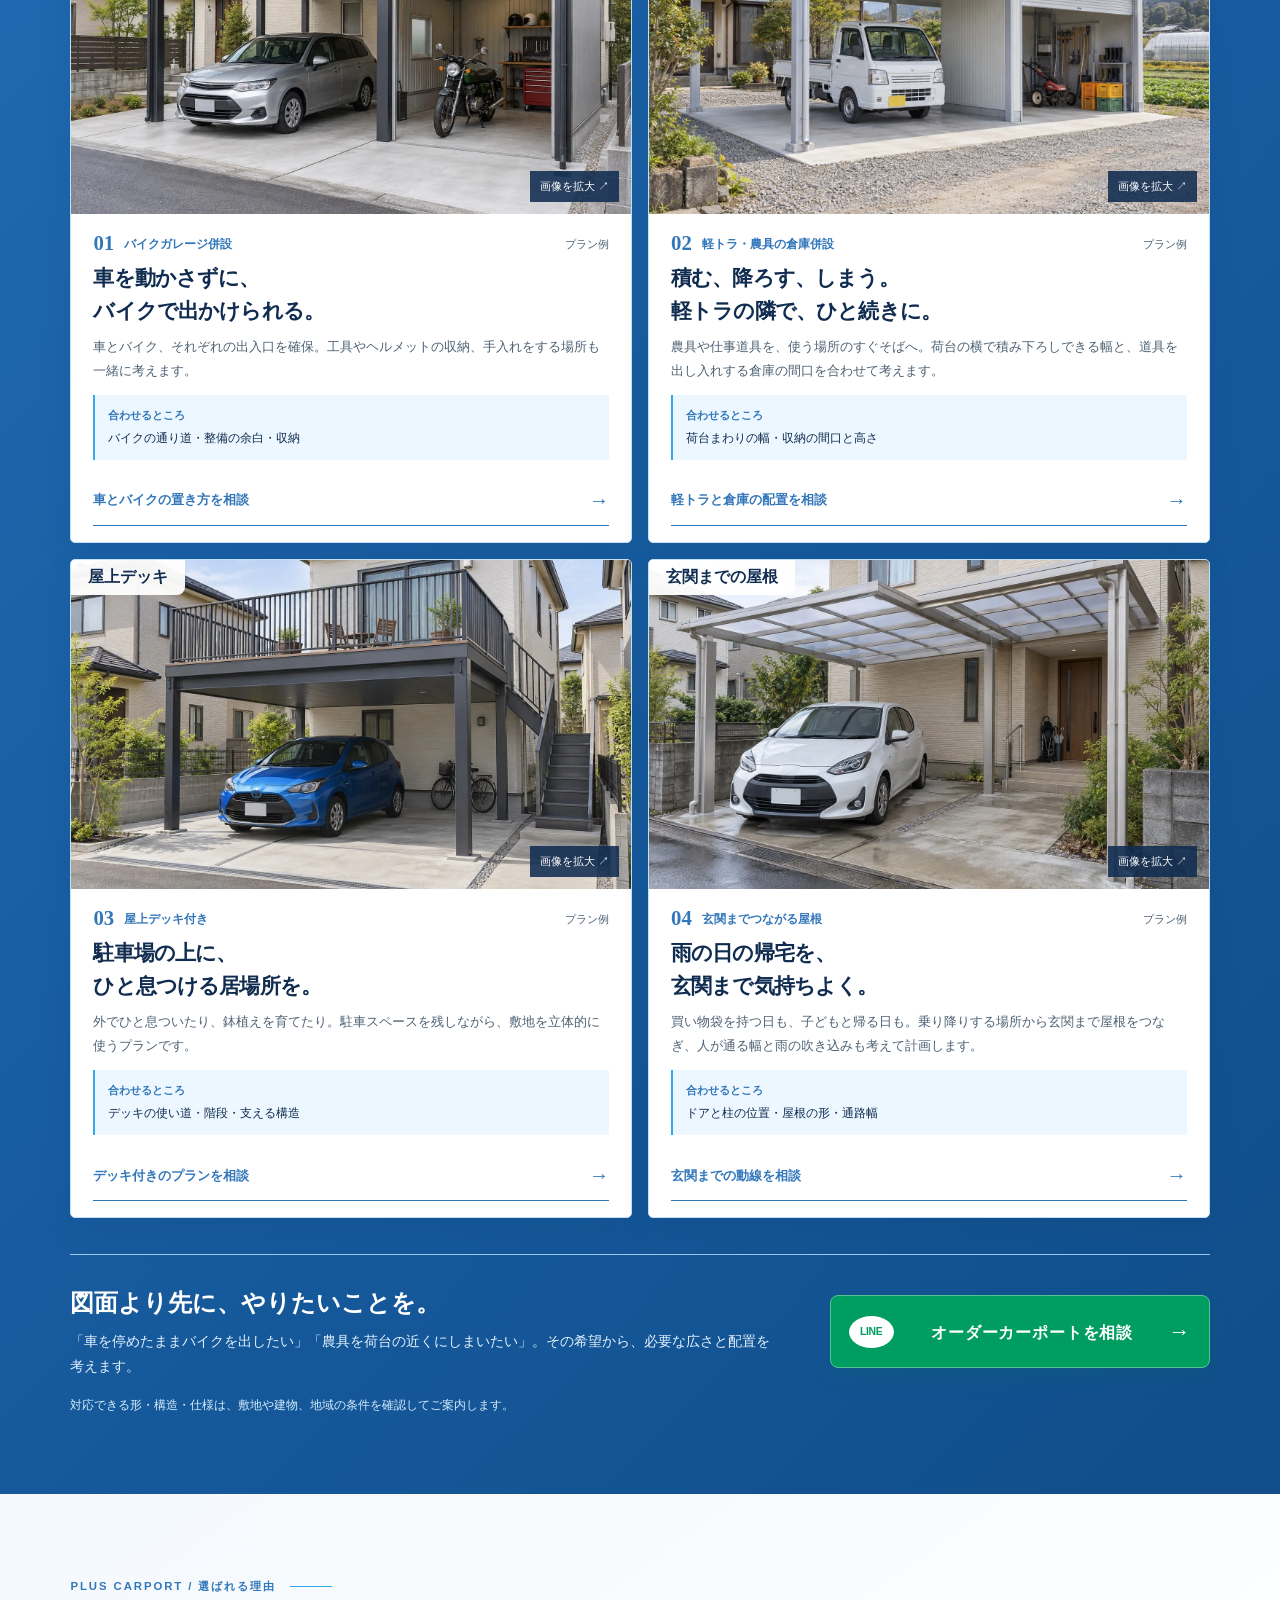
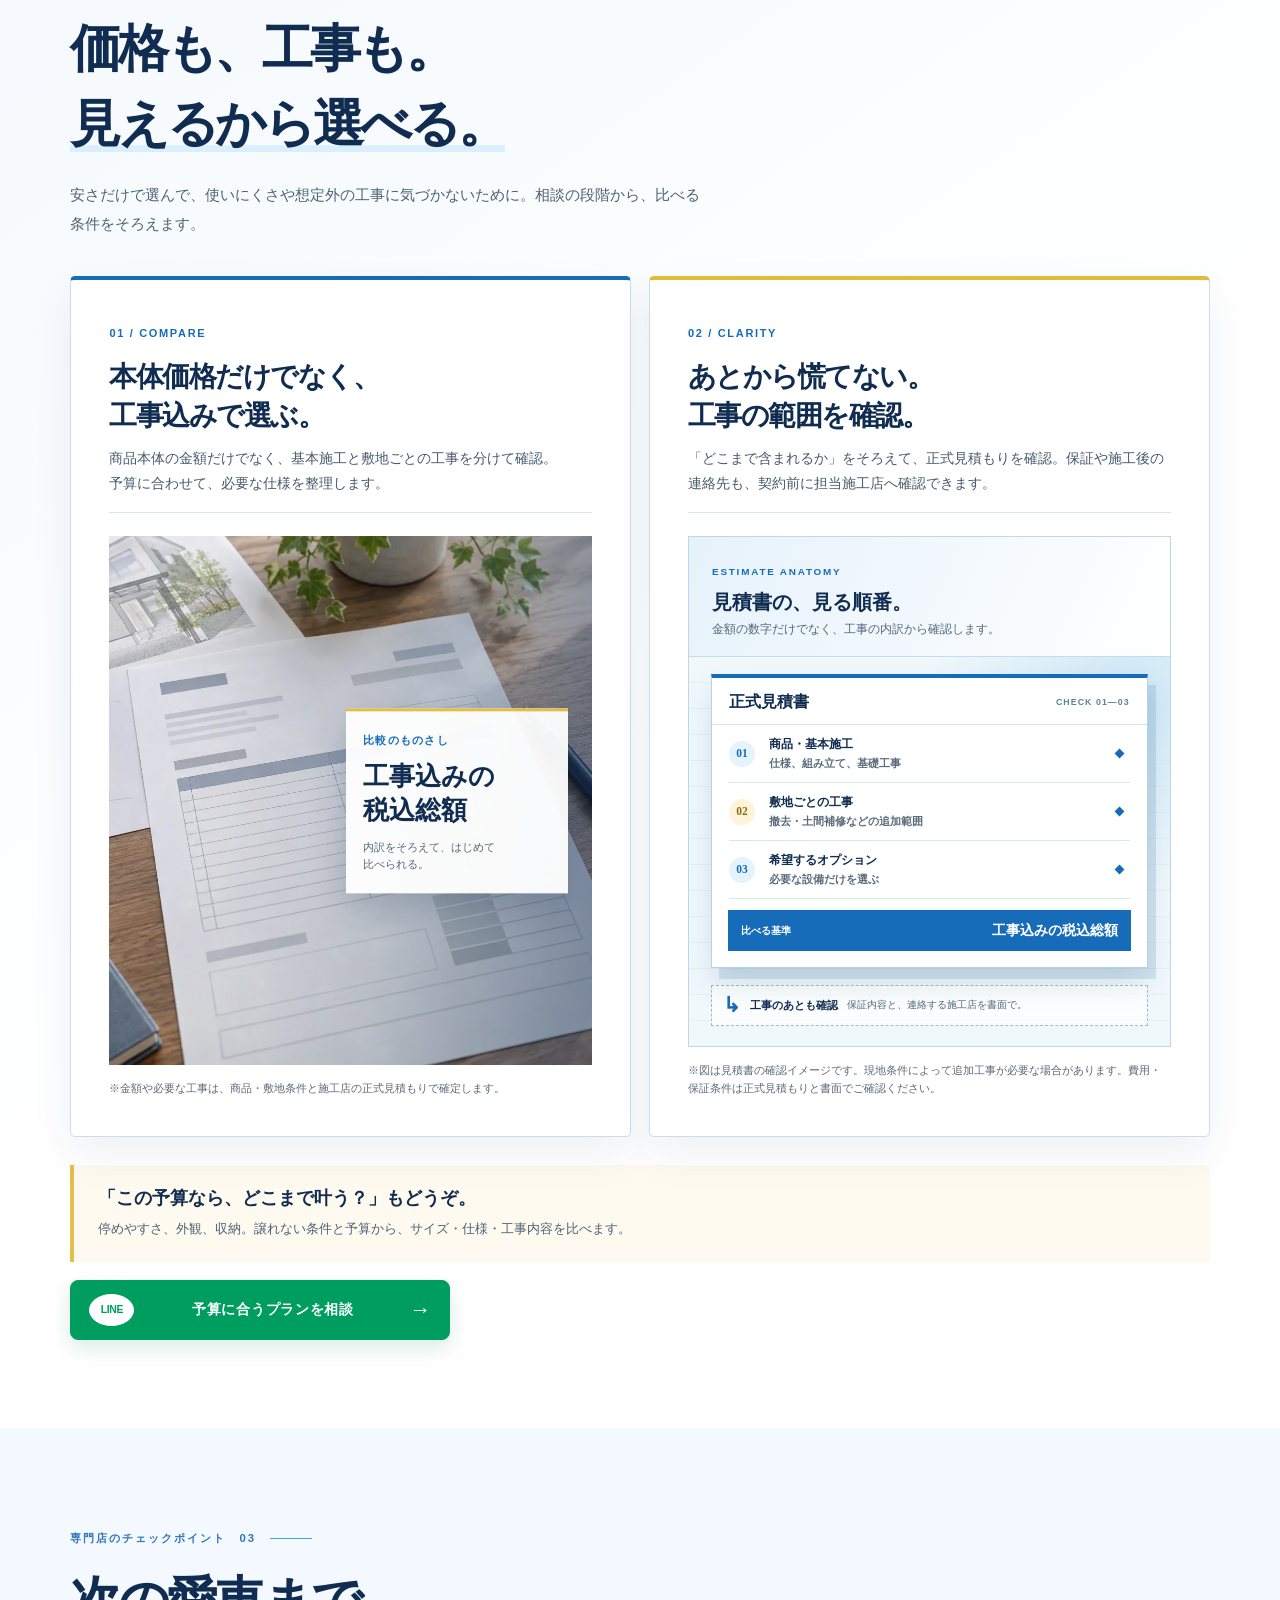
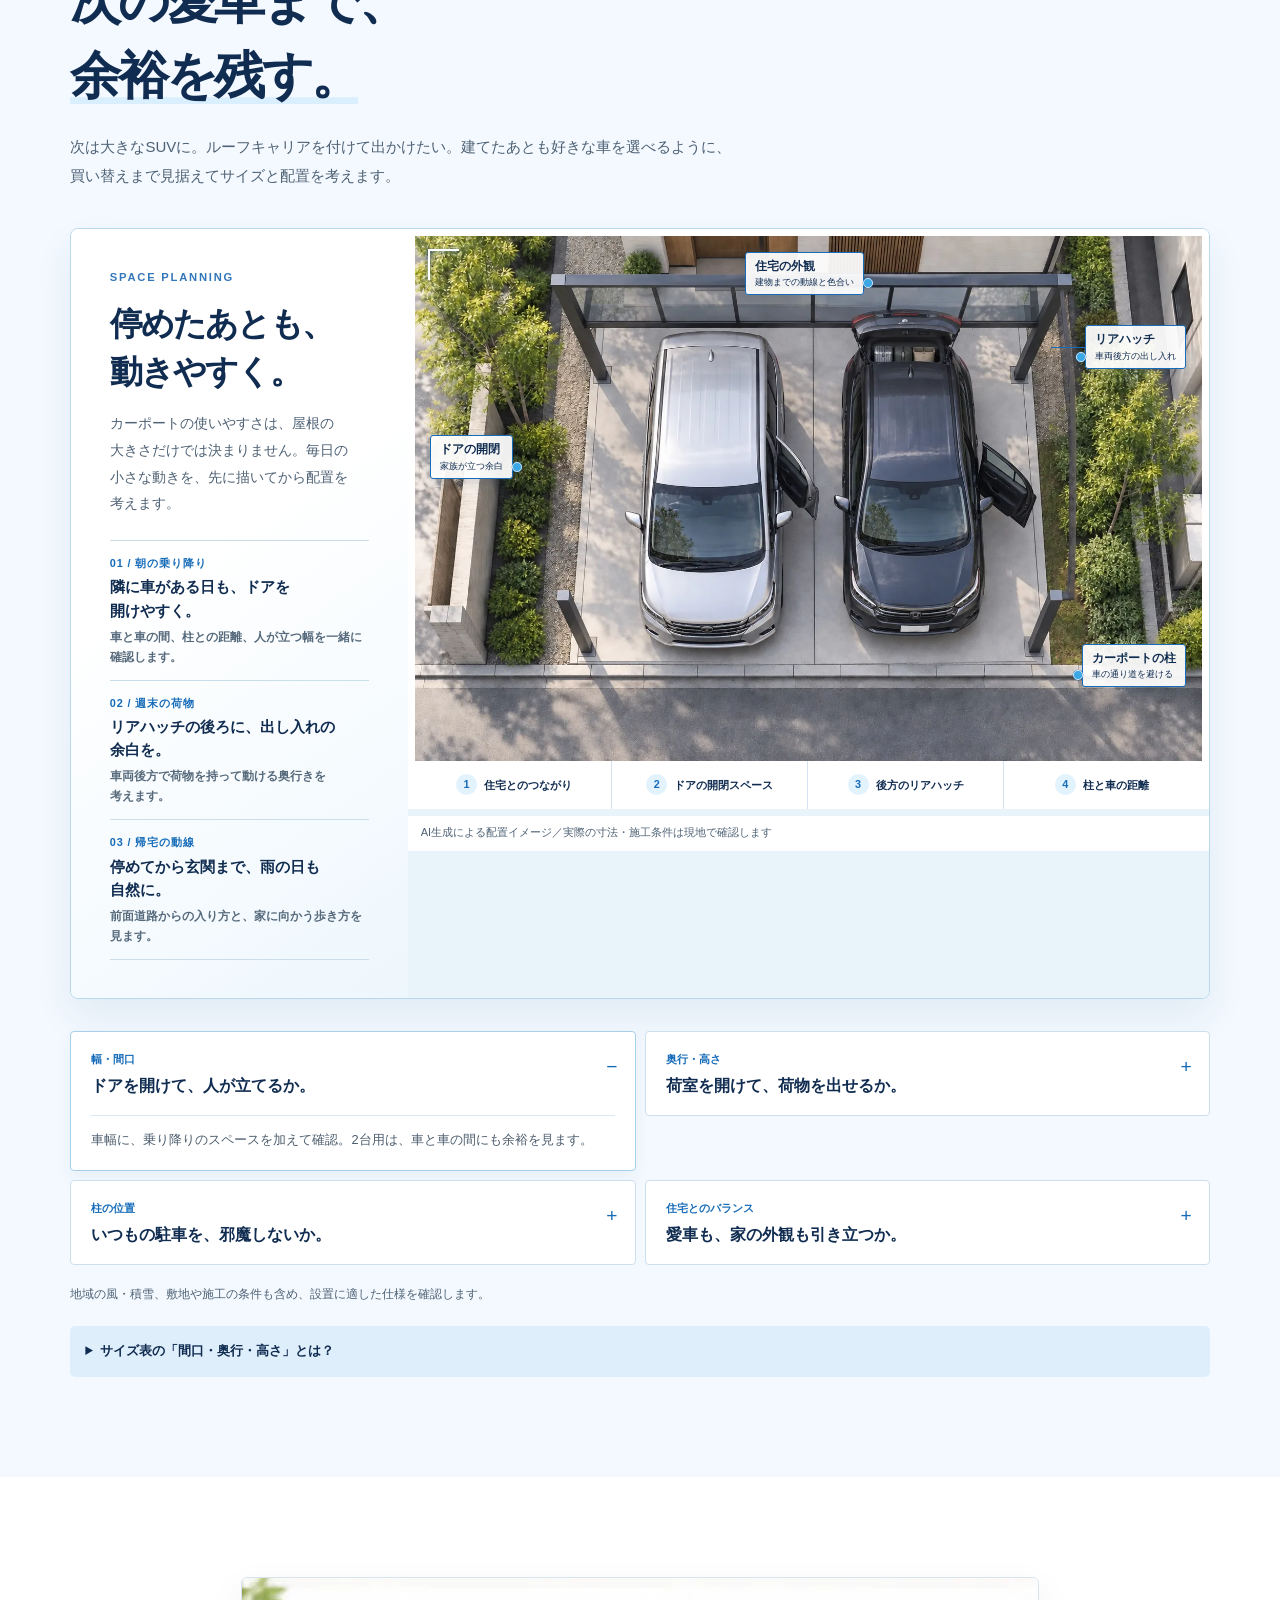
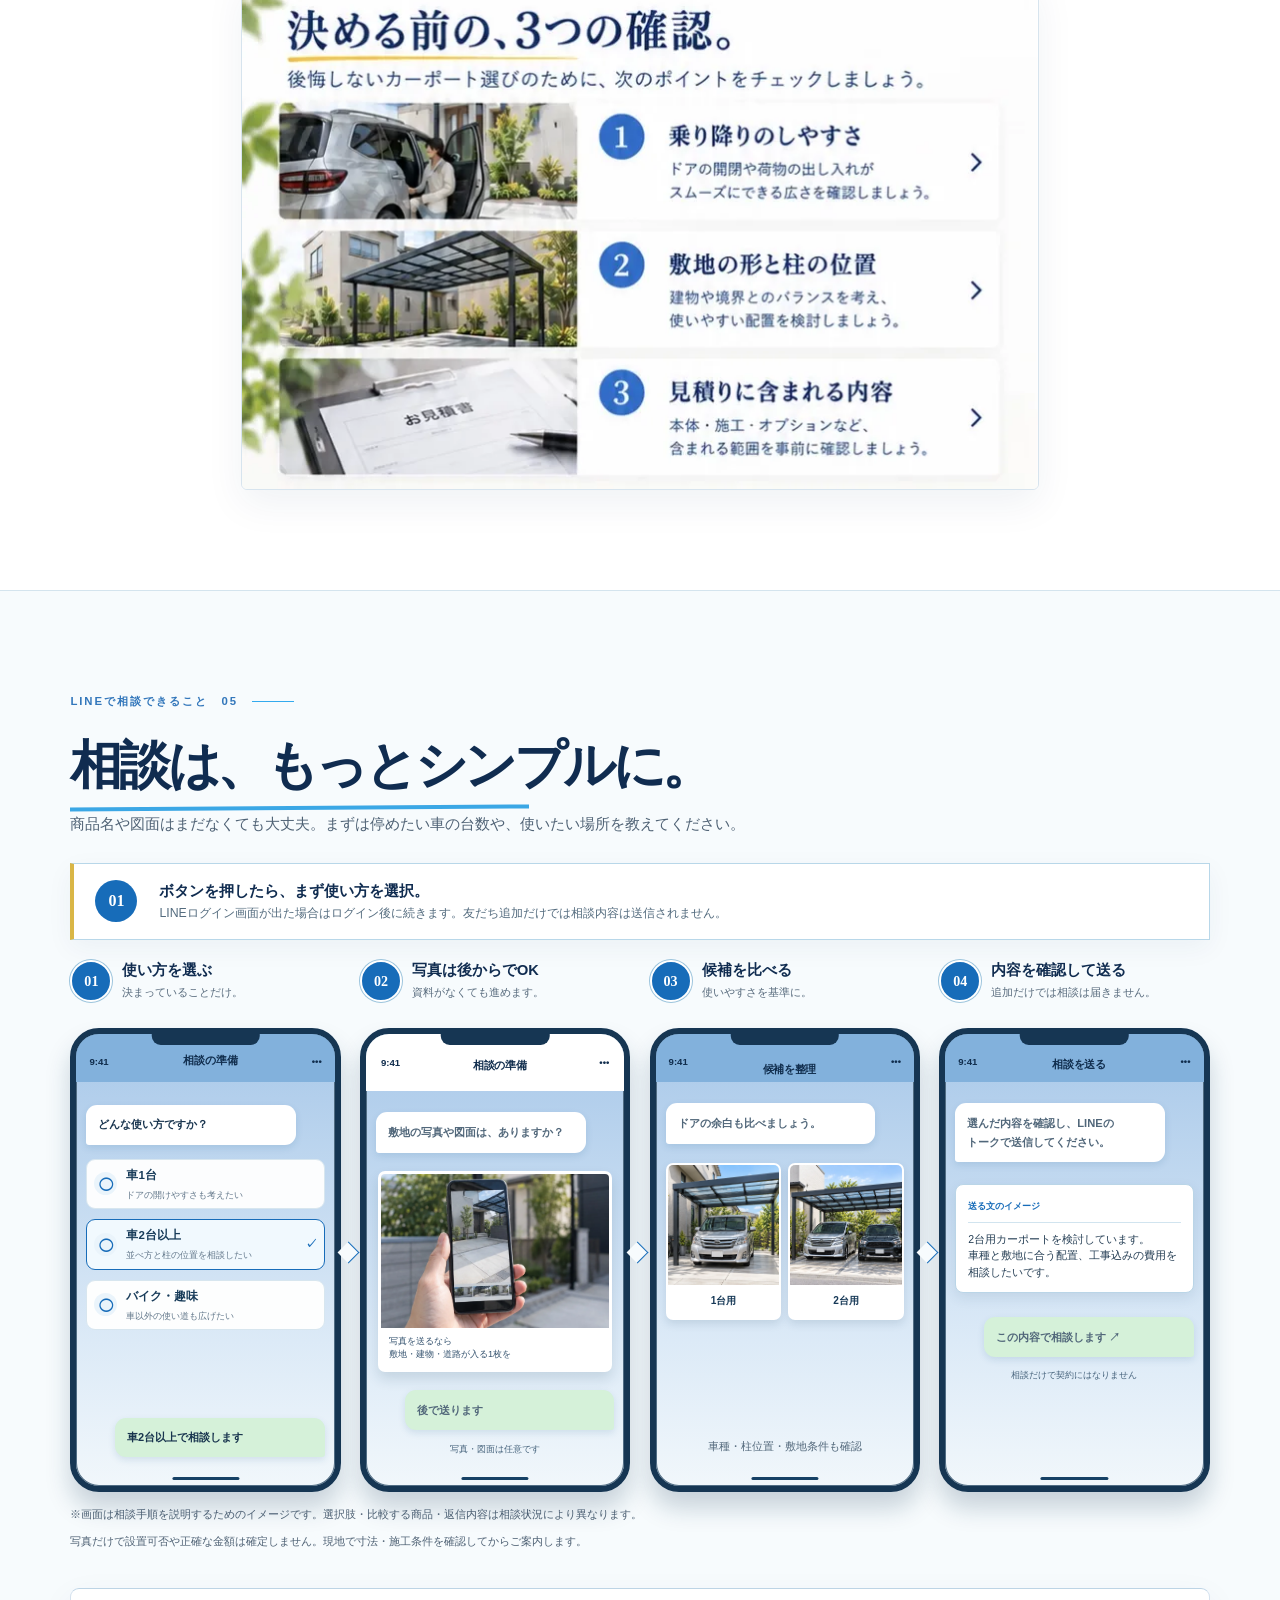
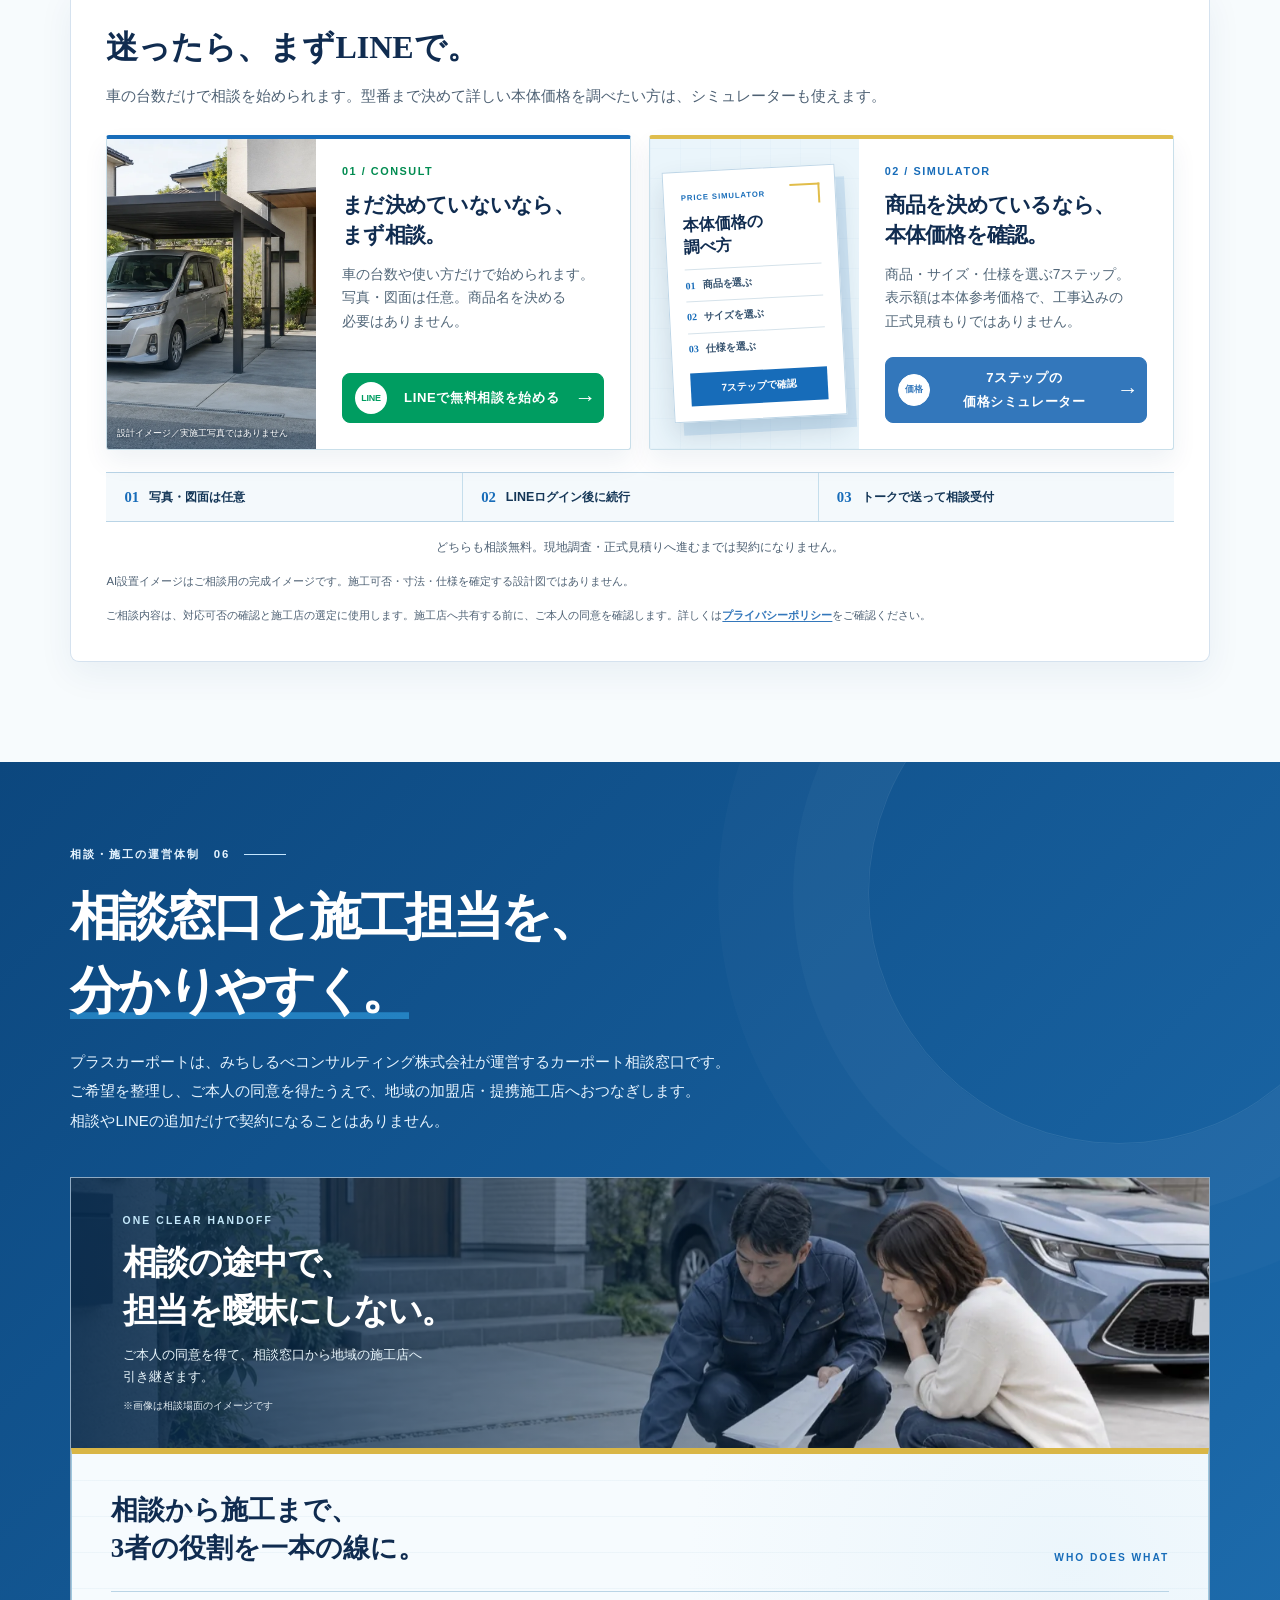
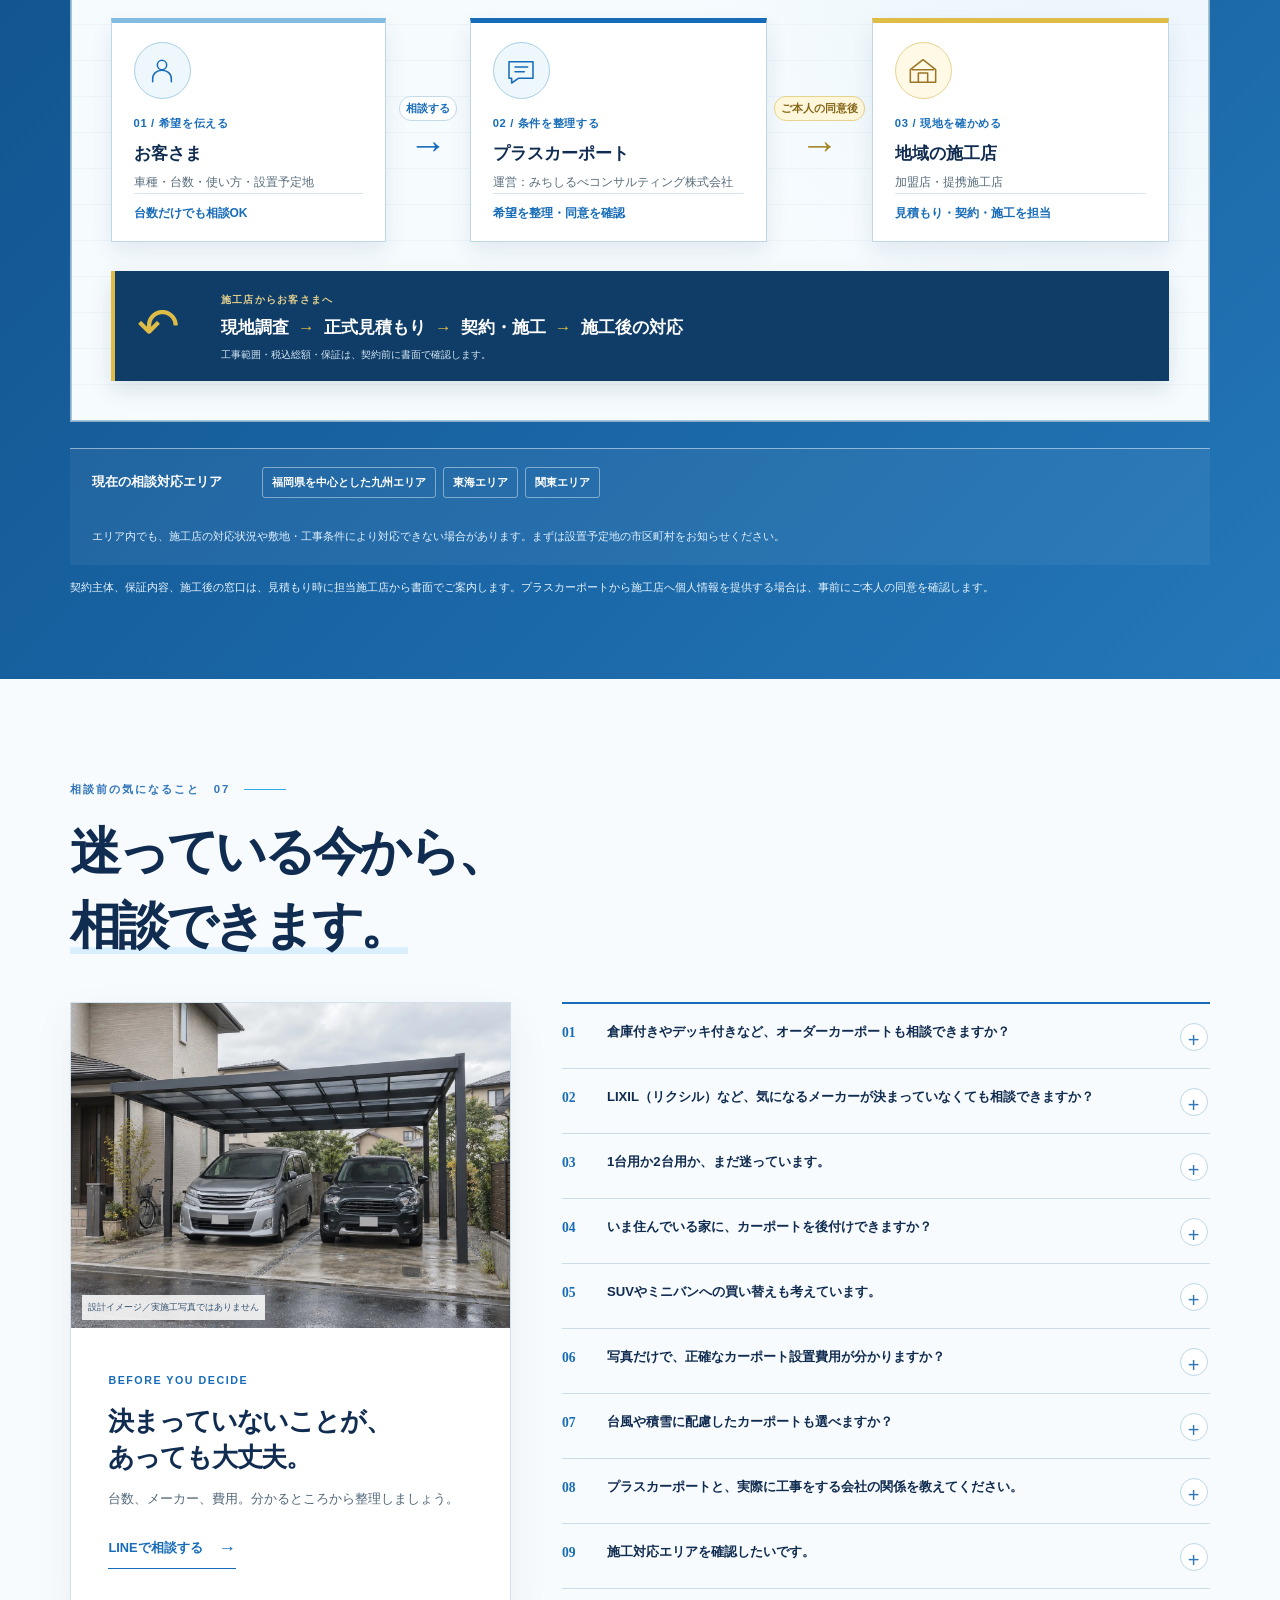
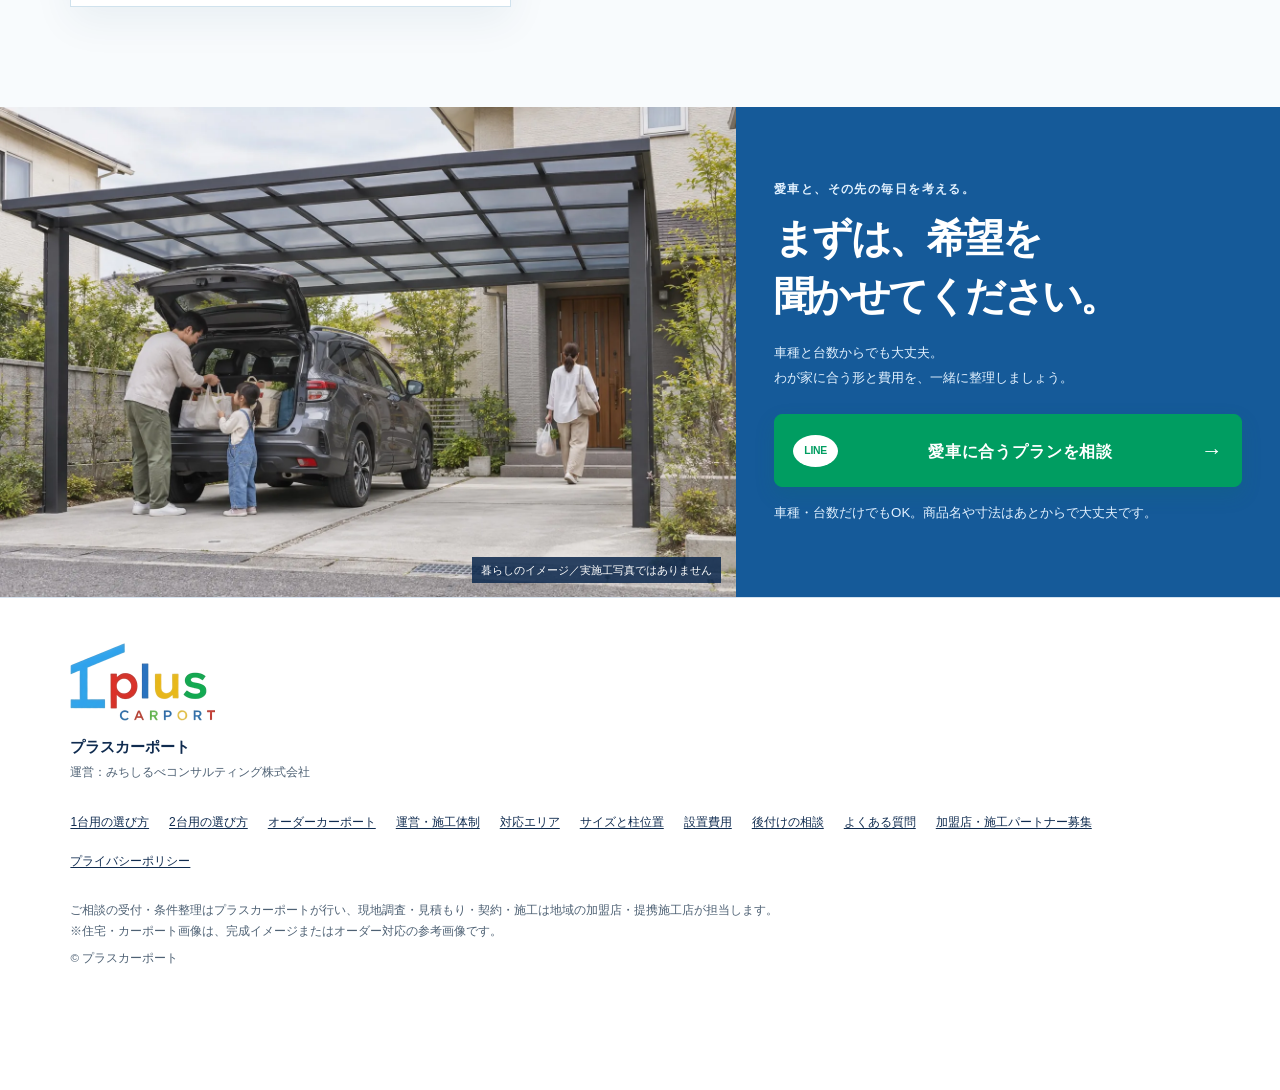
==== commit d20b09f3: "Send every LINE button straight to the consultation and tighten the LP - Every LINE button now opens" ====
--- a/public/index.html
+++ b/public/index.html
@@ -25,18 +25,9 @@
   <meta name="twitter:image" content="https://michishirube-consulting.github.io/plus-carport/assets/hero-editorial-fidelity.jpg" />
   <link rel="icon" type="image/svg+xml" href="data:image/svg+xml,%3Csvg xmlns='http://www.w3.org/2000/svg' viewBox='0 0 64 64'%3E%3Crect width='64' height='64' rx='12' fill='white'/%3E%3Cpath d='M9 23 55 7v10L31 26v24h18v8H9v-8h13V29L9 34z' fill='%2330a8e5'/%3E%3C/svg%3E" />
   <title>カーポート専門店プラスカーポート｜1台・2台用・後付け・オーダー設計</title>
-  <link rel="preload" href="assets/hero-editorial-fidelity.jpg" as="image" fetchpriority="high" media="(min-width: 641px)" />
-  <link rel="preload" href="assets/hero-mobile-fidelity-v2.jpg" as="image" fetchpriority="high" media="(max-width: 640px)" />
-  <link rel="stylesheet" href="lp-concept.css?v=20260923b" />
-  <link rel="stylesheet" href="lp-120.css?v=20260923c" />
-  <link rel="stylesheet" href="lp-fidelity.css?v=20260924d" />
-  <link rel="stylesheet" href="lp-detail.css?v=20260924i" />
-  <link rel="stylesheet" href="lp-consult-polish.css?v=20260924b" />
-  <link rel="stylesheet" href="lp-editorial-finish.css?v=20260924a" />
-  <link rel="stylesheet" href="lp-whole-page-polish.css?v=20260924e" />
-  <link rel="stylesheet" href="lp-diagram-polish.css?v=20260924a" />
-  <link rel="stylesheet" href="lp-visual-atlas.css?v=20260924a" />
-  <link rel="stylesheet" href="lp-line-90.css?v=20260924a" />
+  <link rel="preload" href="assets/hero-editorial-fidelity.webp" as="image" fetchpriority="high" media="(min-width: 641px)" />
+  <link rel="preload" href="assets/hero-mobile-fidelity-v2.webp" as="image" fetchpriority="high" media="(max-width: 640px)" />
+  <link rel="stylesheet" href="lp.css?v=20260929" />
   <script type="application/ld+json">
     {"@context":"https://schema.org","@graph":[{"@type":"Organization","@id":"https://michishirube-consulting.github.io/plus-carport/#organization","name":"みちしるべコンサルティング株式会社","legalName":"みちしるべコンサルティング株式会社","url":"https://michishirube-consulting.github.io/plus-carport/","brand":{"@id":"https://michishirube-consulting.github.io/plus-carport/#brand"}},{"@type":"Brand","@id":"https://michishirube-consulting.github.io/plus-carport/#brand","name":"プラスカーポート","alternateName":"plus CARPORT","url":"https://michishirube-consulting.github.io/plus-carport/","logo":"https://michishirube-consulting.github.io/plus-carport/assets/plus-carport-logo.png"},{"@type":"WebSite","@id":"https://michishirube-consulting.github.io/plus-carport/#website","url":"https://michishirube-consulting.github.io/plus-carport/","name":"プラスカーポート","inLanguage":"ja","publisher":{"@id":"https://michishirube-consulting.github.io/plus-carport/#organization"}},{"@type":"WebPage","@id":"https://michishirube-consulting.github.io/plus-carport/#webpage","url":"https://michishirube-consulting.github.io/plus-carport/","name":"カーポート専門店プラスカーポート｜1台・2台用・後付け・オーダー設計","description":"福岡・九州、東海、関東エリアで、車種・台数・敷地に合わせたカーポート選びと地域の施工店への相談を受け付けるページ。","inLanguage":"ja","isPartOf":{"@id":"https://michishirube-consulting.github.io/plus-carport/#website"},"about":{"@id":"https://michishirube-consulting.github.io/plus-carport/#carport-service"},"primaryImageOfPage":{"@type":"ImageObject","url":"https://michishirube-consulting.github.io/plus-carport/assets/hero-editorial-fidelity.jpg","caption":"AI生成による2台用カーポートの設計イメージ"}},{"@type":"Service","@id":"https://michishirube-consulting.github.io/plus-carport/#carport-service","url":"https://michishirube-consulting.github.io/plus-carport/","name":"プラスカーポートのカーポート相談・施工店案内","serviceType":"カーポートの相談受付、条件整理、加盟店・提携施工店の案内、設置・施工相談","provider":{"@id":"https://michishirube-consulting.github.io/plus-carport/#organization"},"brand":{"@id":"https://michishirube-consulting.github.io/plus-carport/#brand"},"areaServed":[{"@type":"AdministrativeArea","name":"福岡県を中心とした九州エリア"},{"@type":"AdministrativeArea","name":"東海エリア"},{"@type":"AdministrativeArea","name":"関東エリア"}],"description":"車種・台数・使い方を整理し、相談者の同意を得たうえで、対応可能な地域の加盟店・提携施工店へつなぐカーポート相談窓口。現地調査、見積もり、契約、施工は各施工店が担当します。"},{"@type":"FAQPage","@id":"https://michishirube-consulting.github.io/plus-carport/#faq-schema","url":"https://michishirube-consulting.github.io/plus-carport/#faq","mainEntity":[{"@type":"Question","name":"倉庫付きやデッキ付きなど、オーダーカーポートも相談できますか？","acceptedAnswer":{"@type":"Answer","text":"オーダーカーポートも相談できます。倉庫併設、屋上デッキ、玄関への屋根など、希望の使い方や参考写真をもとに、敷地・建物・地域の条件を確認して対応できる形と費用をご案内します。"}},{"@type":"Question","name":"LIXIL（リクシル）など、気になるメーカーが決まっていなくても相談できますか？","acceptedAnswer":{"@type":"Answer","text":"メーカー未定でも相談できます。台数、車種、使い方を先に整理し、取扱可否を含めて候補を確認します。特定メーカーや商品を希望する場合は商品名をお知らせください。"}},{"@type":"Question","name":"1台用か2台用か、まだ迷っています。","acceptedAnswer":{"@type":"Answer","text":"今の台数、将来の買い替え、自転車の置き場などを伺い、敷地の広さと乗り降りの余裕を踏まえて比較します。"}},{"@type":"Question","name":"いま住んでいる家に、カーポートを後付けできますか？","acceptedAnswer":{"@type":"Answer","text":"既存住宅も検討できます。敷地の寸法、境界、土間、地中の配管、道路や玄関との位置関係を確認して設置可否を判断します。"}},{"@type":"Question","name":"SUVやミニバンへの買い替えも考えています。","acceptedAnswer":{"@type":"Answer","text":"候補の車種があれば、今の車に加えて次の車の幅・長さ・高さ、ドアと荷室の開閉も含めて検討します。"}},{"@type":"Question","name":"写真だけで、正確なカーポート設置費用が分かりますか？","acceptedAnswer":{"@type":"Answer","text":"写真は希望や駐車場の状態を把握する出発点です。正確な設置可否や金額は、寸法・基礎・既存物などの施工条件を現地で確認してからご案内します。"}},{"@type":"Question","name":"台風や積雪に配慮したカーポートも選べますか？","acceptedAnswer":{"@type":"Answer","text":"地域の基準風速や積雪量、敷地条件を確認し、製品ごとの耐風圧・耐積雪性能を比較して候補を検討します。"}},{"@type":"Question","name":"プラスカーポートと、実際に工事をする会社の関係を教えてください。","acceptedAnswer":{"@type":"Answer","text":"プラスカーポートは、みちしるべコンサルティング株式会社が運営する相談窓口です。相談内容を整理し、同意を得たうえで地域の加盟店・提携施工店へつなぎます。現地調査、見積もり、契約、施工、施工後の対応は、担当する施工店が行います。"}},{"@type":"Question","name":"施工対応エリアを確認したいです。","acceptedAnswer":{"@type":"Answer","text":"福岡県を中心とした九州エリア、東海エリア、関東エリアで相談を受け付けています。エリア内でも施工店の対応状況や敷地条件により対応できない場合があるため、設置予定地の市区町村を確認してご案内します。"}}]}]}
   </script>
@@ -47,349 +38,304 @@
   <div class="site-shell">
     <header class="site-header">
       <a class="brand" href="#main-content" aria-label="プラスカーポート トップへ">
-        <span class="brand-logo brand-logo--header"><img src="assets/plus-carport-logo.png" width="2048" height="2048" alt="" /></span>
+        <span class="brand-logo brand-logo--header"><img src="assets/plus-carport-logo-512.webp" width="512" height="512" alt="" /></span>
       </a>
       <p class="header-tagline">暮らしに、ちょうどいいカーポートを。</p>
-      <a class="header-consult" href="#consult-action" data-line-direct data-position="header">無料相談 <span aria-hidden="true">↗</span></a>
-      <details class="mobile-menu"><summary><span aria-hidden="true">☰</span><span>メニュー</span></summary><nav aria-label="モバイルメニュー"><a href="#examples">選び方</a><a href="#custom-carport">オーダー例</a><a href="#cost">価格の考え方</a><a href="#consult-action" data-consult-entry data-position="mobile-menu">LINEで相談</a></nav></details>
+      <a class="header-consult" href="#line-consult" data-line-direct data-position="header">無料相談 <span aria-hidden="true">↗</span></a>
+      <details class="mobile-menu"><summary><span aria-hidden="true">☰</span><span>メニュー</span></summary><nav aria-label="モバイルメニュー"><a href="#examples">選び方</a><a href="#custom-carport">オーダー例</a><a href="#cost">価格の考え方</a><a href="#line-consult" data-line-direct data-position="mobile-menu">LINEで相談</a></nav></details>
     </header>
     <main id="main-content">
       <section class="hero" aria-labelledby="hero-title">
         <div class="hero-intro">
-          <h1 id="hero-title"><span class="hero-title-desktop"><span>停めやすさから、</span><br />カーポートを選ぶ。</span><span class="hero-title-mobile">車を守る。<br />その先の<br />暮らしまで。</span></h1>
-          <div class="hero-copy-row"><p class="hero-lead"><span class="desktop-only">毎日の乗り降りが、<br />もっと快適になる。</span><span class="mobile-only">条件に合うカーポートを、<br />価格とイメージから選べます。</span></p><p class="hero-side-copy">家族のクルマと、<br />これからの暮らしに<br />ちょうどいい選択を。</p></div>
-          <p class="hero-area">福岡・九州／東海／関東エリアで相談受付</p>
-          <div class="hero-early-action"><a href="#consult-action" data-line-direct data-position="hero-first-view">LINEで無料相談 <span aria-hidden="true">↗</span></a><span>車の台数だけでOK。写真・図面は後から送れます。</span></div>
+          <h1 id="hero-title"><span class="hero-title-desktop"><span>停めやすさから、</span><br />カーポートを<wbr>選ぶ。</span><span class="hero-title-mobile">停めやすさから、<br />カーポートを<br />選ぶ。</span></h1>
+          <div class="hero-copy-row"><p class="hero-lead"><span class="desktop-only">毎日の<wbr>乗り<wbr>降りが、<br />もっと<wbr>快適に<wbr>なる。</span><span class="mobile-only">毎日の<wbr>乗り<wbr>降りが、<br />もっと<wbr>快適に<wbr>なる。</span></p><p class="hero-side-copy">家族の<wbr>クルマと、<br />これからの<wbr>暮らしに<br />ちょうど<wbr>いい<wbr>選択を。</p></div>
+          <p class="hero-area">福岡・九州／東海／関東エリアで<wbr>相談受付</p>
+          <div class="hero-early-action"><a href="#line-consult" data-line-direct data-position="hero-first-view">LINEで無料相談 <span aria-hidden="true">↗</span></a><span>車の台数だけでOK。写真・図面は後から送れます。</span></div>
         </div>
         <figure class="hero-media">
-          <picture><source media="(max-width: 640px)" srcset="assets/hero-mobile-fidelity-v2.jpg" /><img src="assets/hero-editorial-fidelity.jpg" width="1536" height="1024" alt="日本の住宅の2台用カーポートにミニバンとSUVを並べたAI生成の設計イメージ。実施工写真ではありません。" fetchpriority="high" /></picture>
+          <picture><source media="(max-width: 640px)" srcset="assets/hero-mobile-fidelity-v2.webp" /><img src="assets/hero-editorial-fidelity.webp" width="1536" height="1024" alt="日本の住宅の2台用カーポートにミニバンとSUVを並べたAI生成の設計イメージ。実施工写真ではありません。" fetchpriority="high" /></picture>
           <div class="hero-photo-callout" aria-hidden="true"><span>大切なのは、</span><span>クルマと暮らしの</span><span>ちょうどいい距離。</span></div><span class="hero-english" aria-hidden="true">Good<br />Everyday</span>
-          <figcaption class="image-note">設計イメージ／実施工写真ではありません</figcaption>
+          <figcaption class="image-note">設計イメージ／実施工写真では<wbr>ありません</figcaption>
         </figure>
         <div class="hero-action-card">
-          <a class="line-button" href="#consult-action" data-line-direct data-position="hero"><span class="chat-icon" aria-hidden="true">LINE</span><span>LINEで無料相談</span><span class="button-arrow" aria-hidden="true">↗</span></a>
+          <a class="line-button" href="#line-consult" data-line-direct data-position="hero"><span class="chat-icon" aria-hidden="true">LINE</span><span>LINEで<wbr>無料相談</span><span class="button-arrow" aria-hidden="true">↗</span></a>
           <nav class="hero-shortcuts" aria-label="知りたいことから見る">
-            <a href="#cost" data-intent-link data-position="hero-price-guide"><span class="price-icon" aria-hidden="true">▦</span>費用の考え方を見る <span aria-hidden="true">→</span></a>
+            <a href="https://plus-carport-consult.vercel.app/carport" data-simulator-entry data-position="hero-price"><span class="price-icon" aria-hidden="true">▦</span>本体価格を調べる <span aria-hidden="true">→</span></a>
           </nav>
-          <p class="button-note">車の台数だけで始められます。写真・図面は後からで大丈夫です。</p>
+          <p class="button-note">車の<wbr>台数だけで<wbr>始められます。<wbr>写真・<wbr>図面は<wbr>後からで<wbr>大丈夫です。</p>
         </div>
         <div class="hero-benefits" aria-label="プラスカーポートが大切にすること"><div><span aria-hidden="true">▤</span>乗り降りしやすい<br />ゆとりのスペース</div><div><span aria-hidden="true">⌂</span>敷地に合わせた<br />最適なプラン</div><div><span aria-hidden="true">♧</span>住まいになじむ<br />デザイン</div></div>
       </section>
 
       <section class="examples" id="examples" aria-labelledby="examples-title">
         <div class="section-heading">
-          <p class="section-number">01 / 停めたあとまで考える</p>
-          <h2 id="examples-title"><span class="desktop-only">屋根の幅だけでは、<br /><em>使いやすさは決まらない。</em></span><span class="mobile-only">家と車に、<br /><em>ちょうどいい形を。</em></span></h2>
+          <p class="section-number">01 / 停めた<wbr>あとまで<wbr>考える</p>
+          <h2 id="examples-title"><span class="desktop-only">屋根の<wbr>幅だけでは、<br /><em>使いやすさは<wbr>決まらない。</em></span><span class="mobile-only">家と<wbr>車に、<br /><em>ちょうど<wbr>いい形を。</em></span></h2>
           <p>クルマのサイズ、ドアの開閉、柱の位置、前面道路からのアプローチまで。トータルで考えることが大切です。</p>
         </div>
         <div class="parking-diagram">
-          <div class="parking-diagram-visual"><img src="assets/parking-plan-photo-120b.jpg" width="1536" height="1024" loading="lazy" alt="2台の車、敷地の植栽、4本の柱と前面道路を上から見たAI生成の配置イメージ。設計図や施工実績ではありません。" /><span class="parking-clearance parking-clearance--left" aria-hidden="true"></span><span class="parking-clearance parking-clearance--right" aria-hidden="true"></span><span class="parking-callout parking-callout--door"><strong>ドアの開閉スペース</strong><small>乗り降りする側の余白</small></span><span class="parking-callout parking-callout--post"><strong>柱の位置</strong><small>車の動線と重ならないか</small></span><span class="parking-callout parking-callout--entry"><strong>前面道路からの進入</strong><small>曲がる角度まで確認</small></span></div>
-          <div class="parking-diagram-copy"><span><b>01</b> ドアを開く余白</span><span><b>02</b> 柱と車の距離</span><span><b>03</b> 道路からの入り方</span></div>
+          <div class="parking-diagram-visual"><img src="assets/parking-plan-photo-120b.webp" width="1536" height="1024" loading="lazy" alt="2台の車、敷地の植栽、4本の柱と前面道路を上から見たAI生成の配置イメージ。設計図や施工実績ではありません。" /><span class="parking-clearance parking-clearance--left" aria-hidden="true"></span><span class="parking-clearance parking-clearance--right" aria-hidden="true"></span><span class="parking-callout parking-callout--door"><strong>ドアの<wbr>開閉スペース</strong><small>乗り降りする<wbr>側の<wbr>余白</small></span><span class="parking-callout parking-callout--post"><strong>柱の<wbr>位置</strong><small>車の<wbr>動線と<wbr>重ならないか</small></span><span class="parking-callout parking-callout--entry"><strong>前面道路からの進入</strong><small>曲がる角度まで確認</small></span></div>
+          <div class="parking-diagram-copy"><span><b>01</b> ドアを<wbr>開く<wbr>余白</span><span><b>02</b> 柱と<wbr>車の<wbr>距離</span><span><b>03</b> 道路からの<wbr>入り方</span></div>
           <p class="diagram-note">※配置の考え方を示した図です。施工可否や実際の寸法は現地調査で確認します。</p>
         </div>
-        <div class="decision-heading"><p>CHOOSE YOUR START</p><h3><span class="desktop-only">知りたいことから、始める。</span><span class="mobile-only">選び方は、ふたつ。</span></h3></div>
+        <div class="decision-heading"><p>CHOOSE YOUR START</p><h3><span class="desktop-only">知りたい<wbr>ことから、<wbr>始める。</span><span class="mobile-only">選び方は、<wbr>ふたつ。</span></h3></div>
         <div class="decision-grid" aria-label="相談の2つの入口">
-          <a class="decision-card decision-card--price" href="#cost" data-intent-link data-position="early-choice-price-guide"><img class="decision-photo" src="assets/one-car-fidelity.jpg" width="1536" height="1024" alt="" loading="lazy" /><span class="decision-symbol" aria-hidden="true">▦</span><span class="decision-card-text"><small>PRICE</small><strong>費用の考え方を見る</strong><span>本体・施工・追加工事を分けて確認できます。</span></span><span class="decision-arrow" aria-hidden="true">›</span></a>
-          <a class="decision-card decision-card--line" href="#consult-action" data-line-direct data-position="early-choice-line"><img class="decision-photo" src="assets/hero-editorial-fidelity.jpg" width="1536" height="1024" alt="" loading="lazy" /><span class="decision-symbol decision-symbol--chat" aria-hidden="true"></span><span class="decision-card-text"><small>CONSULT</small><strong>使い方から相談する</strong><span>台数だけで開始。写真・図面は後から送れます。</span></span><span class="decision-arrow" aria-hidden="true">›</span></a>
-        </div>
-        <div class="example-intro"><p class="section-number">PLAN / 台数で見る選び方</p><h3>1台でも、2台でも。<br />差が出るのは、停めたあと。</h3><p>子どもを乗せる。荷物を積む。先に出発する。いつもの動きから、必要な余白と柱の位置を考えます。</p></div>
+          <a class="decision-card decision-card--price" href="https://plus-carport-consult.vercel.app/carport" data-simulator-entry data-position="early-choice-price"><img class="decision-photo" src="assets/one-car-fidelity.webp" width="1536" height="1024" alt="" loading="lazy" /><span class="decision-symbol" aria-hidden="true">▦</span><span class="decision-card-text"><small>PRICE</small><strong>本体<wbr>価格を<wbr>調べる</strong><span>商品と<wbr>サイズを<wbr>選んで、<wbr>本体の<wbr>参考価格を<wbr>確認できます。</span></span><span class="decision-arrow" aria-hidden="true">›</span></a>
+          <a class="decision-card decision-card--line" href="#line-consult" data-line-direct data-position="early-choice-line"><img class="decision-photo" src="assets/hero-editorial-fidelity.webp" width="1536" height="1024" alt="" loading="lazy" /><span class="decision-symbol decision-symbol--chat" aria-hidden="true"></span><span class="decision-card-text"><small>CONSULT</small><strong>使い方から<wbr>相談する</strong><span>台数だけで<wbr>開始。<wbr>写真・<wbr>図面は<wbr>後から<wbr>送れます。</span></span><span class="decision-arrow" aria-hidden="true">›</span></a>
+        </div>
+        <div class="example-intro"><p class="section-number">PLAN / 台数で<wbr>見る<wbr>選び方</p><h3>1台でも、<wbr>2台でも。<br />差が<wbr>出るのは、<wbr>停めた<wbr>あと。</h3><p>子どもを乗せる。荷物を積む。先に出発する。いつもの動きから、必要な余白と柱の位置を考えます。</p></div>
         <nav class="filter-row" aria-label="台数別の検討プラン"><a class="filter-chip" href="#case-one">1台用</a><a class="filter-chip" href="#case-two">2台用</a><a class="filter-chip" href="#cost">設置費用</a></nav>
         <p class="image-disclosure">写真は完成イメージです。以下は実施工事例ではなく、車種別の検討例です。</p>
         <div class="case-grid">
           <article class="case-card" id="case-one">
-            <div class="case-banner"><strong>1台用</strong><span>毎日の使いやすさを、しっかりと。</span></div>
-            <div class="case-image"><img src="assets/one-car-fidelity.jpg" width="1536" height="1024" alt="1台用カーポートのAI生成による設計イメージ。実施工写真ではありません。" loading="lazy" /><span class="case-tag">1台用</span><span class="image-note">設計イメージ</span></div>
+            <div class="case-banner"><strong>1台用</strong><span>毎日の<wbr>使いやすさを、<wbr>しっかりと。</span></div>
+            <div class="case-image"><img src="assets/one-car-fidelity.webp" width="1536" height="1024" alt="1台用カーポートのAI生成による設計イメージ。実施工写真ではありません。" loading="lazy" /><span class="case-tag">1台用</span><span class="image-note">設計イメージ</span></div>
             <div class="case-body">
-              <span class="mobile-plan-count" role="heading" aria-level="3">1台用</span><span class="case-mobile-desc">毎日の乗り降りも、雨の日の出入りもスムーズに。</span><p class="case-kicker">ミニバン1台を考えている方へ</p>
-              <h3>車の横に、<br />人が動ける余白まで。</h3>
+              <span class="mobile-plan-count" role="heading" aria-level="3">1台用</span><span class="case-mobile-desc">毎日の<wbr>乗り降りも、<wbr>雨の<wbr>日の<wbr>出入りも<wbr>スムーズに。</span><p class="case-kicker">ミニバン1台を<wbr>考えている<wbr>方<wbr>へ</p>
+              <h3>車の<wbr>横に、<br />人が<wbr>動ける<wbr>余白まで。</h3>
               <p>ドアが開くだけでは、乗り降りしやすいとは限りません。子どもを乗せる、ベビーカーを積む。人が立って動ける幅まで考えます。</p>
-              <dl class="spec-list"><div><dt>幅</dt><dd>ドアの開閉＋人が立つスペース</dd></div><div><dt>奥行・高さ</dt><dd>荷室のドアを開けた状態まで</dd></div><div><dt>配置</dt><dd>車を降りて、玄関へ歩く道筋</dd></div></dl>
-              <a class="text-link" href="#consult-action" data-consult-entry data-position="one-car" data-plan="one-car">愛車に合う1台用プランを相談 <span aria-hidden="true">→</span></a>
+              <dl class="spec-list"><div><dt>幅</dt><dd>ドアの<wbr>開閉＋人が<wbr>立つスペース</dd></div><div><dt>奥行・高さ</dt><dd>荷室の<wbr>ドアを<wbr>開けた<wbr>状態まで</dd></div><div><dt>配置</dt><dd>車を<wbr>降りて、<wbr>玄関へ<wbr>歩く<wbr>道筋</dd></div></dl>
+              <a class="text-link" href="#line-consult" data-line-direct data-position="one-car" data-plan="one-car">1台用の<wbr>プランを<wbr>相談 <span aria-hidden="true">→</span></a>
             </div>
           </article>
           <article class="case-card case-card--two" id="case-two">
-            <div class="case-banner"><strong>2台用</strong><span>家族のクルマを、並べて快適に。</span></div>
-            <div class="case-image"><img src="assets/hero-editorial-fidelity.jpg" width="1536" height="1024" alt="ミニバンとSUVを並べた2台用カーポートのAI生成による設計イメージ。実施工写真ではありません。" loading="lazy" /><span class="case-tag">2台用</span><span class="image-note">設計イメージ</span></div>
+            <div class="case-banner"><strong>2台用</strong><span>家族の<wbr>クルマを、<wbr>並べて<wbr>快適に。</span></div>
+            <div class="case-image"><img src="assets/hero-editorial-fidelity.webp" width="1536" height="1024" alt="ミニバンとSUVを並べた2台用カーポートのAI生成による設計イメージ。実施工写真ではありません。" loading="lazy" /><span class="case-tag">2台用</span><span class="image-note">設計イメージ</span></div>
             <div class="case-body">
-              <span class="mobile-plan-count" role="heading" aria-level="3">2台用</span><span class="case-mobile-desc">家族の車を並べて、2台とも使いやすく。</span><p class="case-kicker">SUV＋ミニバンなど、2台を考えている方へ</p>
-              <h3>2台並べるだけでなく、<br />2台とも使いやすく。</h3>
+              <span class="mobile-plan-count" role="heading" aria-level="3">2台用</span><span class="case-mobile-desc">家族の<wbr>車を<wbr>並べて、<wbr>2台とも<wbr>使いやすく。</span><p class="case-kicker">SUV＋ミニバンなど、<wbr>2台を<wbr>考えている<wbr>方<wbr>へ</p>
+              <h3>2台<wbr>並べるだけでなく、<br />2台とも<wbr>使いやすく。</h3>
               <p>SUVとミニバンでは、必要な余白も違います。車同士の間隔、ドアと柱の位置、出発する順番まで見て、2台の配置を考えます。</p>
-              <dl class="spec-list"><div><dt>幅</dt><dd>2台の車幅＋ドアを開ける余白</dd></div><div><dt>柱位置</dt><dd>道路から入るときの車の通り道</dd></div><div><dt>将来</dt><dd>買い替えたい車のサイズも考慮</dd></div></dl>
-              <a class="text-link" href="#consult-action" data-consult-entry data-position="two-car" data-plan="two-car">2台とも使いやすいプランを相談 <span aria-hidden="true">→</span></a>
-            </div>
-          </article>
-        </div>
-        <div class="cost-bridge"><strong>予算の中で、いちばん使いやすく。</strong><p>高い仕様を選ぶ前に、譲れない使い方を整理。「2台をゆったり停めたい。予算はこのくらい」から、サイズ・仕様・工事内容を検討します。</p><a href="#cost">工事込みの総額を確認する <span aria-hidden="true">→</span></a></div>
-      </section>
-
-      <section class="reasons-section" id="reasons" aria-labelledby="reasons-title">
-        <div class="section-heading reasons-heading"><p class="section-number">PLUS CARPORT / 選ばれる理由</p><h2 id="reasons-title">価格も、工事も。<br /><em>見えるから選べる。</em></h2><p>安さだけで選んで、使いにくさや想定外の工事に気づかないために。相談の段階から、比べる条件をそろえます。</p></div>
+              <dl class="spec-list"><div><dt>幅</dt><dd>2台の<wbr>車幅＋ドアを<wbr>開ける<wbr>余白</dd></div><div><dt>柱位置</dt><dd>道路から<wbr>入る<wbr>ときの<wbr>車の<wbr>通り道</dd></div><div><dt>将来</dt><dd>買い替えたい車の<wbr>サイズも<wbr>考慮</dd></div></dl>
+              <a class="text-link" href="#line-consult" data-line-direct data-position="two-car" data-plan="two-car">2台用の<wbr>プランを<wbr>相談 <span aria-hidden="true">→</span></a>
+            </div>
+          </article>
+        </div>
+      </section>
+
+      <section class="custom-section" id="custom-carport" aria-labelledby="custom-title">
+        <div class="section-heading">
+          <p class="section-number">オーダーカーポート <span>02</span></p>
+          <p class="custom-eyebrow" lang="en">ORDER MADE / PLUS CARPORT</p>
+          <h2 id="custom-title">既製品に<wbr>合わせない。<br /><em>暮らしに<wbr>合わせる。</em></h2>
+          <p>週末にバイクを手入れする。軽トラの荷台から、農具をしまう。<br />駐車スペース、収納、作業する場所をひとつの計画に。既製品では収まらない希望もご相談ください。</p>
+        </div>
+        <p class="custom-disclosure">使い方に合わせた4つのプラン例です。画像はAI生成の設計イメージで、施工実績ではありません。</p>
+        <div class="carousel-controls" data-controls-for="custom-grid"><span>プラン例を横に見る</span><button type="button" data-carousel-prev aria-label="前のプラン例">←</button><output aria-live="polite">1 / 4</output><button type="button" data-carousel-next aria-label="次のプラン例">→</button></div>
+        <div class="custom-grid" id="custom-grid" role="region" aria-label="オーダーカーポートのプラン例。スマートフォンでは左右にスワイプできます" tabindex="0">
+          <article class="custom-card" id="custom-architectural">
+            <a class="custom-photo" href="assets/custom-architectural.webp" target="_blank" rel="noopener" aria-label="バイクガレージ併設プランの設計イメージを拡大（新しいタブ）"><img src="assets/custom-architectural.webp" width="1536" height="1024" alt="車とバイクそれぞれの出入口を確保した、ガレージ併設カーポートのAI生成イメージ。" loading="lazy" decoding="async" /><span class="custom-photo-label">バイクガレージ</span><span class="custom-zoom" aria-hidden="true">画像を拡大 ↗</span></a>
+            <div class="custom-body">
+              <p class="custom-category"><span>01</span> バイクガレージ併設 <small>プラン例</small></p>
+              <h3>車を<wbr>動かさずに、<br />バイクで<wbr>出かけられる。</h3>
+              <p>車とバイク、それぞれの出入口を確保。工具やヘルメットの収納、手入れをする場所も一緒に考えます。</p>
+              <dl class="custom-design-points"><div><dt>合わせる<wbr>ところ</dt><dd>バイクの<wbr>通り道・整備の<wbr>余白・収納</dd></div></dl>
+              <a class="text-link" href="#line-consult" data-line-direct data-position="custom-architectural" data-plan="bike">車と<wbr>バイクの<wbr>置き方を<wbr>相談 <span aria-hidden="true">→</span></a>
+            </div>
+          </article>
+          <article class="custom-card" id="custom-storage">
+            <a class="custom-photo" href="assets/custom-storage.webp" target="_blank" rel="noopener" aria-label="軽トラックと農具の倉庫併設プランの設計イメージを拡大（新しいタブ）"><img src="assets/custom-storage.webp" width="1536" height="1024" alt="軽トラックの駐車スペースと、農具が出し入れできる倉庫を並べたカーポートのAI生成イメージ。" loading="lazy" decoding="async" /><span class="custom-photo-label">軽トラと<wbr>倉庫</span><span class="custom-zoom" aria-hidden="true">画像を拡大 ↗</span></a>
+            <div class="custom-body">
+              <p class="custom-category"><span>02</span> 軽トラ・農具の<wbr>倉庫併設 <small>プラン例</small></p>
+              <h3>積む、<wbr>降ろす、<wbr>しまう。<br />軽トラの<wbr>隣で、<wbr>ひと<wbr>続きに。</h3>
+              <p>農具や仕事道具を、使う場所のすぐそばへ。荷台の横で積み下ろしできる幅と、道具を出し入れする倉庫の間口を合わせて考えます。</p>
+              <dl class="custom-design-points"><div><dt>合わせる<wbr>ところ</dt><dd>荷台まわりの<wbr>幅・収納の<wbr>間口と<wbr>高さ</dd></div></dl>
+              <a class="text-link" href="#line-consult" data-line-direct data-position="custom-storage" data-plan="truck">軽トラと<wbr>倉庫の<wbr>配置を<wbr>相談 <span aria-hidden="true">→</span></a>
+            </div>
+          </article>
+          <article class="custom-card" id="custom-deck">
+            <a class="custom-photo" href="assets/custom-deck.webp" target="_blank" rel="noopener" aria-label="屋上デッキ付きプランの設計イメージを拡大（新しいタブ）"><img src="assets/custom-deck.webp" width="1536" height="1024" alt="駐車スペースの上を手すりのあるデッキとして使うカーポートのAI生成イメージ。" loading="lazy" decoding="async" /><span class="custom-photo-label">屋上デッキ</span><span class="custom-zoom" aria-hidden="true">画像を拡大 ↗</span></a>
+            <div class="custom-body">
+              <p class="custom-category"><span>03</span> 屋上デッキ付き <small>プラン例</small></p>
+              <h3>駐車場の<wbr>上に、<br />ひと<wbr>息つける<wbr>居場所を。</h3>
+              <p>外でひと息ついたり、鉢植えを育てたり。駐車スペースを残しながら、敷地を立体的に使うプランです。</p>
+              <dl class="custom-design-points"><div><dt>合わせる<wbr>ところ</dt><dd>デッキの<wbr>使い道・階段・<wbr>支える<wbr>構造</dd></div></dl>
+              <a class="text-link" href="#line-consult" data-line-direct data-position="custom-deck" data-plan="deck">デッキ付きの<wbr>プランを<wbr>相談 <span aria-hidden="true">→</span></a>
+            </div>
+          </article>
+          <article class="custom-card" id="custom-entrance">
+            <a class="custom-photo" href="assets/custom-entrance.webp" target="_blank" rel="noopener" aria-label="玄関まで屋根をつなぐプランの設計イメージを拡大（新しいタブ）"><img src="assets/custom-entrance.webp" width="1536" height="1024" alt="乗り降りする側の通路から玄関まで、敷地の形に合わせて屋根をつなぐカーポートのAI生成イメージ。" loading="lazy" decoding="async" /><span class="custom-photo-label">玄関までの<wbr>屋根</span><span class="custom-zoom" aria-hidden="true">画像を拡大 ↗</span></a>
+            <div class="custom-body">
+              <p class="custom-category"><span>04</span> 玄関まで<wbr>つながる<wbr>屋根 <small>プラン例</small></p>
+              <h3>雨の<wbr>日の<wbr>帰宅を、<br />玄関まで<wbr>気持ちよく。</h3>
+              <p>買い物袋を持つ日も、子どもと帰る日も。乗り降りする場所から玄関まで屋根をつなぎ、人が通る幅と雨の吹き込みも考えて計画します。</p>
+              <dl class="custom-design-points"><div><dt>合わせる<wbr>ところ</dt><dd>ドアと<wbr>柱の<wbr>位置・屋根の<wbr>形・通路幅</dd></div></dl>
+              <a class="text-link" href="#line-consult" data-line-direct data-position="custom-entrance" data-plan="entrance">玄関までの<wbr>動線を<wbr>相談 <span aria-hidden="true">→</span></a>
+            </div>
+          </article>
+        </div>
+        <div class="custom-closing">
+          <div><h3>図面より<wbr>先に、<wbr>やりたい<wbr>ことを。</h3><p>「車を停めたままバイクを出したい」「農具を荷台の近くにしまいたい」。その希望から、必要な広さと配置を考えます。</p></div>
+          <a class="line-button" href="#line-consult" data-line-direct data-position="custom-summary" data-plan="custom"><span class="chat-icon" aria-hidden="true">LINE</span><span>オーダーカーポートを<wbr>相談</span><span class="button-arrow" aria-hidden="true">→</span></a>
+        </div>
+        <p class="custom-note">対応できる形・構造・仕様は、敷地や建物、地域の条件を確認してご案内します。</p>
+      </section>
+
+      <section class="reasons-section" id="cost" aria-labelledby="reasons-title">
+        <div class="section-heading reasons-heading"><p class="section-number">PLUS CARPORT / 選ばれる<wbr>理由</p><h2 id="reasons-title">価格も、<wbr>工事も。<br /><em>見えるから<wbr>選べる。</em></h2><p>安さだけで選んで、使いにくさや想定外の工事に気づかないために。相談の段階から、比べる条件をそろえます。</p></div>
         <div class="reason-panels">
           <article class="reason-panel reason-panel--compare">
-            <div class="reason-panel-heading"><span class="reason-index">01 / COMPARE</span><h3>本体価格だけでなく、<br />工事込みで選ぶ。</h3><p>商品本体の金額だけでなく、基本施工と敷地ごとの工事を分けて確認。予算に合わせて、必要な仕様を整理します。</p></div>
+            <div class="reason-panel-heading"><span class="reason-index">01 / COMPARE</span><h3>本体<wbr>価格だけでなく、<br />工事込みで<wbr>選ぶ。</h3><p>商品本体の金額だけでなく、基本施工と敷地ごとの工事を分けて確認。予算に合わせて、必要な仕様を整理します。</p></div>
             <div class="reason-estimate" aria-label="見積もりは本体、基本施工、敷地ごとの工事に分け、税込総額で比べます">
-              <img src="assets/estimate-editorial-120b.jpg" width="1536" height="1024" alt="見積書を確認するイメージ。実際の見積書ではありません。" loading="lazy" />
-              <div class="reason-estimate-slip"><span>比較のものさし</span><strong>工事込みの<br />税込総額</strong><small>内訳をそろえて、はじめて比べられる。</small></div>
+              <img src="assets/estimate-editorial-120b.webp" width="1536" height="1024" alt="見積書を確認するイメージ。実際の見積書ではありません。" loading="lazy" />
+              <div class="reason-estimate-slip"><span>比較のものさし</span><strong>工事込みの<br />税込総額</strong><small>内訳を<wbr>そろえて、<wbr>はじめて<wbr>比べられる。</small></div>
             </div>
             <p class="reason-footnote">※金額や必要な工事は、商品・敷地条件と施工店の正式見積もりで確定します。</p>
           </article>
           <article class="reason-panel reason-panel--clarity">
-            <div class="reason-panel-heading"><span class="reason-index">02 / CLARITY</span><h3>あとから慌てない。<br />工事の範囲を確認。</h3><p>「どこまで含まれるか」をそろえて、正式見積もりを確認。保証や施工後の連絡先も、契約前に担当施工店へ確認できます。</p></div>
+            <div class="reason-panel-heading"><span class="reason-index">02 / CLARITY</span><h3>あとから<wbr>慌てない。<br />工事の<wbr>範囲を<wbr>確認。</h3><p>「どこまで含まれるか」をそろえて、正式見積もりを確認。保証や施工後の連絡先も、契約前に担当施工店へ確認できます。</p></div>
             <div class="reason-document" aria-label="契約前に見積書で確認する3つの要点">
-              <div class="reason-document-heading"><span>ESTIMATE ANATOMY</span><strong>見積書の、見る順番。</strong><p>金額の数字だけでなく、工事の内訳から確認します。</p></div>
+              <div class="reason-document-heading"><span>ESTIMATE ANATOMY</span><strong>見積書の、<wbr>見る<wbr>順番。</strong><p>金額の<wbr>数字だけでなく、<wbr>工事の<wbr>内訳から<wbr>確認します。</p></div>
               <div class="estimate-map">
                 <div class="estimate-map-paper">
                   <div class="estimate-map-paper-head"><span>正式見積書</span><small>CHECK 01—03</small></div>
                   <ol>
-                    <li><b>01</b><span><strong>商品・基本施工</strong><small>仕様、組み立て、基礎工事</small></span><i aria-hidden="true"></i></li>
-                    <li><b>02</b><span><strong>敷地ごとの工事</strong><small>撤去・土間補修などの追加範囲</small></span><i aria-hidden="true"></i></li>
-                    <li><b>03</b><span><strong>希望するオプション</strong><small>必要な設備だけを選ぶ</small></span><i aria-hidden="true"></i></li>
+                    <li><b>01</b><span><strong>商品・基本施工</strong><small>仕様、<wbr>組み立て、<wbr>基礎工事</small></span><i aria-hidden="true"></i></li>
+                    <li><b>02</b><span><strong>敷地ごとの<wbr>工事</strong><small>撤去・土間補修などの<wbr>追加範囲</small></span><i aria-hidden="true"></i></li>
+                    <li><b>03</b><span><strong>希望する<wbr>オプション</strong><small>必要な<wbr>設備だけを<wbr>選ぶ</small></span><i aria-hidden="true"></i></li>
                   </ol>
-                  <div class="estimate-map-total"><span>比べる基準</span><strong>工事込みの税込総額</strong></div>
+                  <div class="estimate-map-total"><span>比べる基準</span><strong>工事込みの<wbr>税込総額</strong></div>
                 </div>
-                <div class="estimate-map-after"><span aria-hidden="true">↳</span><strong>工事のあとも確認</strong><p>保証内容と、連絡する施工店を書面で。</p></div>
+                <div class="estimate-map-after"><span aria-hidden="true">↳</span><strong>工事のあとも確認</strong><p>保証内容と、<wbr>連絡する<wbr>施工店を<wbr>書面で。</p></div>
               </div>
             </div>
             <p class="reason-footnote">※図は見積書の確認イメージです。現地条件によって追加工事が必要な場合があります。費用・保証条件は正式見積もりと書面でご確認ください。</p>
           </article>
         </div>
-        <a class="reason-link" href="#consult-action" data-consult-entry data-position="reasons">条件をそろえて相談する <span aria-hidden="true">→</span></a>
-      </section>
-
-      <section class="custom-section" id="custom-carport" aria-labelledby="custom-title">
+        <div class="reason-cta"><div class="budget-note"><strong>「この<wbr>予算なら、<wbr>どこまで<wbr>叶う？」も<wbr>どうぞ。</strong><p>停めやすさ、外観、収納。譲れない条件と予算から、サイズ・仕様・工事内容を比べます。</p></div><a class="line-button" href="#line-consult" data-line-direct data-position="reasons-budget" data-plan="budget"><span class="chat-icon" aria-hidden="true">LINE</span><span>予算に<wbr>合う<wbr>プランを<wbr>相談</span><span class="button-arrow" aria-hidden="true">→</span></a></div>
+      </section>
+
+      <section class="guide-section" id="size-guide" aria-labelledby="size-title">
         <div class="section-heading">
-          <p class="section-number">オーダーカーポート <span>02</span></p>
-          <p class="custom-eyebrow" lang="en">ORDER MADE / PLUS CARPORT</p>
-          <h2 id="custom-title">既製品に合わせない。<br /><em>暮らしに合わせる。</em></h2>
-          <p>週末にバイクを手入れする。軽トラの荷台から、農具をしまう。<br />駐車スペース、収納、作業する場所をひとつの計画に。既製品では収まらない希望もご相談ください。</p>
-        </div>
-        <p class="custom-disclosure">使い方に合わせた4つのプラン例です。画像はAI生成の設計イメージで、施工実績ではありません。</p>
-        <div class="carousel-controls" data-controls-for="custom-grid"><span>プラン例を横に見る</span><button type="button" data-carousel-prev aria-label="前のプラン例">←</button><output aria-live="polite">1 / 4</output><button type="button" data-carousel-next aria-label="次のプラン例">→</button></div>
-        <div class="custom-grid" id="custom-grid" role="region" aria-label="オーダーカーポートのプラン例。スマートフォンでは左右にスワイプできます" tabindex="0">
-          <article class="custom-card" id="custom-architectural">
-            <a class="custom-photo" href="assets/custom-architectural.jpg?v=balanced-20260921" target="_blank" rel="noopener" aria-label="バイクガレージ併設プランの設計イメージを拡大（新しいタブ）"><img src="assets/custom-architectural.jpg?v=balanced-20260921" width="1536" height="1024" alt="車とバイクそれぞれの出入口を確保した、ガレージ併設カーポートのAI生成イメージ。" loading="lazy" decoding="async" /><span class="custom-photo-label">バイクガレージ</span><span class="custom-zoom" aria-hidden="true">画像を拡大 ↗</span></a>
-            <div class="custom-body">
-              <p class="custom-category"><span>01</span> バイクガレージ併設 <small>プラン例</small></p>
-              <h3>車を動かさずに、<br />バイクで出かけられる。</h3>
-              <p>車とバイク、それぞれの出入口を確保。工具やヘルメットの収納、手入れをする場所も一緒に考えます。</p>
-              <dl class="custom-design-points"><div><dt>合わせるところ</dt><dd>バイクの通り道・整備の余白・収納</dd></div></dl>
-              <a class="text-link" href="#consult-action" data-consult-entry data-position="custom-architectural" data-priority="custom" data-custom-style="architectural">車とバイクの置き方を相談 <span aria-hidden="true">→</span></a>
-            </div>
-          </article>
-          <article class="custom-card" id="custom-storage">
-            <a class="custom-photo" href="assets/custom-storage.jpg?v=balanced-20260921" target="_blank" rel="noopener" aria-label="軽トラックと農具の倉庫併設プランの設計イメージを拡大（新しいタブ）"><img src="assets/custom-storage.jpg?v=balanced-20260921" width="1536" height="1024" alt="軽トラックの駐車スペースと、農具が出し入れできる倉庫を並べたカーポートのAI生成イメージ。" loading="lazy" decoding="async" /><span class="custom-photo-label">軽トラと倉庫</span><span class="custom-zoom" aria-hidden="true">画像を拡大 ↗</span></a>
-            <div class="custom-body">
-              <p class="custom-category"><span>02</span> 軽トラ・農具の倉庫併設 <small>プラン例</small></p>
-              <h3>積む、降ろす、しまう。<br />軽トラの隣で、ひと続きに。</h3>
-              <p>農具や仕事道具を、使う場所のすぐそばへ。荷台の横で積み下ろしできる幅と、道具を出し入れする倉庫の間口を合わせて考えます。</p>
-              <dl class="custom-design-points"><div><dt>合わせるところ</dt><dd>荷台まわりの幅・収納の間口と高さ</dd></div></dl>
-              <a class="text-link" href="#consult-action" data-consult-entry data-position="custom-storage" data-priority="custom" data-custom-style="storage">軽トラと倉庫の配置を相談 <span aria-hidden="true">→</span></a>
-            </div>
-          </article>
-          <article class="custom-card" id="custom-deck">
-            <a class="custom-photo" href="assets/custom-deck.jpg?v=balanced-20260921" target="_blank" rel="noopener" aria-label="屋上デッキ付きプランの設計イメージを拡大（新しいタブ）"><img src="assets/custom-deck.jpg?v=balanced-20260921" width="1536" height="1024" alt="駐車スペースの上を手すりのあるデッキとして使うカーポートのAI生成イメージ。" loading="lazy" decoding="async" /><span class="custom-photo-label">屋上デッキ</span><span class="custom-zoom" aria-hidden="true">画像を拡大 ↗</span></a>
-            <div class="custom-body">
-              <p class="custom-category"><span>03</span> 屋上デッキ付き <small>プラン例</small></p>
-              <h3>駐車場の上に、<br />ひと息つける居場所を。</h3>
-              <p>外でひと息ついたり、鉢植えを育てたり。駐車スペースを残しながら、敷地を立体的に使うプランです。</p>
-              <dl class="custom-design-points"><div><dt>合わせるところ</dt><dd>デッキの使い道・階段・支える構造</dd></div></dl>
-              <a class="text-link" href="#consult-action" data-consult-entry data-position="custom-deck" data-priority="custom" data-custom-style="deck">デッキ付きのプランを相談 <span aria-hidden="true">→</span></a>
-            </div>
-          </article>
-          <article class="custom-card" id="custom-entrance">
-            <a class="custom-photo" href="assets/custom-entrance.jpg?v=balanced-20260921" target="_blank" rel="noopener" aria-label="玄関まで屋根をつなぐプランの設計イメージを拡大（新しいタブ）"><img src="assets/custom-entrance.jpg?v=balanced-20260921" width="1536" height="1024" alt="乗り降りする側の通路から玄関まで、敷地の形に合わせて屋根をつなぐカーポートのAI生成イメージ。" loading="lazy" decoding="async" /><span class="custom-photo-label">玄関までの屋根</span><span class="custom-zoom" aria-hidden="true">画像を拡大 ↗</span></a>
-            <div class="custom-body">
-              <p class="custom-category"><span>04</span> 玄関までつながる屋根 <small>プラン例</small></p>
-              <h3>雨の日の帰宅を、<br />玄関まで気持ちよく。</h3>
-              <p>買い物袋を持つ日も、子どもと帰る日も。乗り降りする場所から玄関まで屋根をつなぎ、人が通る幅と雨の吹き込みも考えて計画します。</p>
-              <dl class="custom-design-points"><div><dt>合わせるところ</dt><dd>ドアと柱の位置・屋根の形・通路幅</dd></div></dl>
-              <a class="text-link" href="#consult-action" data-consult-entry data-position="custom-entrance" data-priority="custom" data-custom-style="entrance">玄関までの動線を相談 <span aria-hidden="true">→</span></a>
-            </div>
-          </article>
-        </div>
-        <div class="custom-closing">
-          <div><h3>図面より先に、やりたいことを。</h3><p>「車を停めたままバイクを出したい」「農具を荷台の近くにしまいたい」。その希望から、必要な広さと配置を考えます。</p></div>
-          <a class="line-button" href="#consult-action" data-consult-entry data-position="custom-summary" data-priority="custom"><span class="chat-icon" aria-hidden="true">LINE</span><span>オーダーカーポートを相談</span><span class="button-arrow" aria-hidden="true">→</span></a>
-        </div>
-        <p class="custom-note">対応できる形・構造・仕様は、敷地や建物、地域の条件を確認してご案内します。</p>
+          <p class="section-number">専門店の<wbr>チェックポイント <span>03</span></p>
+          <h2 id="size-title">次の<wbr>愛車まで、<br /><em>余裕を<wbr>残す。</em></h2>
+          <p>次は大きなSUVに。ルーフキャリアを付けて出かけたい。建てたあとも好きな車を選べるように、買い替えまで見据えてサイズと配置を考えます。</p>
+        </div>
+        <div class="guide-feature">
+          <div class="guide-feature-copy"><p class="guide-feature-kicker">SPACE PLANNING</p><h3>停めた<wbr>あとも、<br />動きやすく。</h3><p>カーポートの使いやすさは、屋根の大きさだけでは決まりません。毎日の小さな動きを、先に描いてから配置を考えます。</p><ol class="guide-living-notes"><li><span>01 / 朝の乗り降り</span><strong>隣に<wbr>車が<wbr>ある<wbr>日も、<wbr>ドアを<wbr>開けやすく。</strong><p>車と車の間、柱との距離、人が立つ幅を一緒に確認します。</p></li><li><span>02 / 週末の荷物</span><strong>リアハッチの<wbr>後ろに、<wbr>出し入れの<wbr>余白を。</strong><p>車両後方で荷物を持って動ける奥行きを考えます。</p></li><li><span>03 / 帰宅の動線</span><strong>停めてから<wbr>玄関まで、<wbr>雨の<wbr>日も<wbr>自然に。</strong><p>前面道路からの入り方と、家に向かう歩き方を見ます。</p></li></ol></div>
+          <figure class="guide-feature-visual"><div class="guide-photo-stage"><img src="assets/parking-open-details-20260924-v2.webp" width="1536" height="1024" loading="lazy" alt="前を道路側に向けた2台の車を上から見たAI生成イメージ。白い車と黒い車の側面ドアが開き、黒い車のリアハッチは住宅側の車両後方で開いている。設計図・施工実績ではありません。" /><span class="guide-annotation guide-annotation--home" data-index="1" aria-hidden="true"><strong>住宅の<wbr>外観</strong><small>建物までの<wbr>動線と<wbr>色合い</small></span><span class="guide-annotation guide-annotation--door" data-index="2" aria-hidden="true"><strong>ドアの<wbr>開閉</strong><small>家族が<wbr>立つ余白</small></span><span class="guide-annotation guide-annotation--hatch" data-index="3" aria-hidden="true"><strong>リアハッチ</strong><small>車両後方の<wbr>出し入れ</small></span><span class="guide-annotation guide-annotation--post" data-index="4" aria-hidden="true"><strong>カーポートの<wbr>柱</strong><small>車の<wbr>通り道を<wbr>避ける</small></span></div><ol class="guide-photo-legend" aria-label="配置図の4つの注目点"><li><b>1</b>住宅との<wbr>つながり</li><li><b>2</b>ドアの<wbr>開閉スペース</li><li><b>3</b>後方の<wbr>リアハッチ</li><li><b>4</b>柱と<wbr>車の<wbr>距離</li></ol><figcaption>AI生成に<wbr>よる<wbr>配置イメージ／実際の<wbr>寸法・施工条件は<wbr>現地で<wbr>確認します</figcaption></figure>
+        </div>
+        <div class="guide-cards" aria-label="配置で確認する4つのポイント">
+          <details open><summary><span>幅・間口</span><strong>ドアを<wbr>開けて、<wbr>人が<wbr>立てるか。</strong></summary><p>車幅に、乗り降りのスペースを加えて確認。2台用は、車と車の間にも余裕を見ます。</p></details>
+          <details><summary><span>奥行・高さ</span><strong>荷室を<wbr>開けて、<wbr>荷物を<wbr>出せるか。</strong></summary><p>全長・車高に加え、リアハッチを開けた位置やルーフキャリアの使用を確認します。</p></details>
+          <details><summary><span>柱の<wbr>位置</span><strong>いつもの<wbr>駐車を、<wbr>邪魔しないか。</strong></summary><p>前面道路からの進入角度、ハンドルを切る場所、運転席のドアとの位置関係を見ます。</p></details>
+          <details><summary><span>住宅との<wbr>バランス</span><strong>愛車も、<wbr>家の<wbr>外観も<wbr>引き<wbr>立つか。</strong></summary><p>屋根の色や厚み、柱の見え方、玄関とのつながりまで含めて候補を比べます。</p></details>
+        </div>
+        <p class="technical-note">地域の風・積雪、敷地や施工の条件も含め、設置に適した仕様を確認します。</p>
+        <details class="glossary"><summary>サイズ表の<wbr>「間口・奥行・高さ」とは？</summary><p>間口は幅方向、奥行は前後方向の寸法です。高さは商品により柱の高さなどを示します。実際に車や人が使える幅・高さは、屋根の外寸と異なるため、柱・梁を含めて確認します。</p></details>
+      </section>
+
+      <section class="check-section" id="mistakes" aria-labelledby="mistakes-title">
+        <div class="section-heading"><p class="section-number">購入前に<wbr>確認したい<wbr>こと <span>04</span></p><h2 id="mistakes-title"><span class="desktop-only">完成してから<wbr>気づきたくない。<br /><em>決める<wbr>前の、<wbr>3つの<wbr>確認。</em></span><span class="mobile-only">決める<wbr>前の、<br /><em>3つの<wbr>確認。</em></span></h2></div>
+        <figure class="section-reference-artwork section-reference-artwork--checks"><img src="assets/prepurchase-checks-reference-20260924.webp" width="798" height="512" loading="lazy" alt="決める前の3つの確認。乗り降りのしやすさ、敷地の形と柱の位置、見積もりに含まれる工事範囲を確認します。" /><div class="reference-artwork-links" aria-label="3つの確認の詳しい説明"><a href="#size-guide" aria-label="乗り降りのしやすさを詳しく見る"></a><a href="#size-guide" aria-label="敷地の形と柱の位置を詳しく見る"></a><a href="#cost" aria-label="見積もりに含まれる内容を詳しく見る"></a></div></figure>
+        <div class="carousel-controls carousel-controls--light" data-controls-for="check-list"><span>3つの確認を横に見る</span><button type="button" data-carousel-prev aria-label="前の確認項目">←</button><output aria-live="polite">1 / 3</output><button type="button" data-carousel-next aria-label="次の確認項目">→</button></div>
+        <ol class="check-list" id="check-list" role="region" aria-label="購入前の3つの確認。スマートフォンでは左右にスワイプできます" tabindex="0">
+          <li><span>01</span><figure><img src="assets/final-lifestyle-120.webp" width="1536" height="1024" alt="家族が車の荷室から荷物を出す暮らしのイメージ" loading="lazy" /></figure><div><h3>2台とも<wbr>停めた<wbr>状態で、<wbr>乗り<wbr>降りできる？</h3><p>1台ずつなら余裕があっても、並べると狭くなることがあります。運転席・助手席、両方を確認します。</p></div></li>
+          <li><span>02</span><figure><img src="assets/hero-editorial-fidelity.webp" width="1536" height="1024" alt="車の通り道とカーポートの柱を考えるためのイメージ" loading="lazy" /></figure><div><h3>その柱、<wbr>いつも<wbr>車が<wbr>通る<wbr>場所では？</h3><p>駐車したあとの位置だけでなく、道路から入る途中の動きを確認します。</p></div></li>
+          <li><span>03</span><figure><img src="assets/estimate-editorial-120b.webp" width="1536" height="1024" alt="見積書の内訳を確認するイメージ" loading="lazy" /></figure><div><h3>その<wbr>見積もりで、<wbr>どこまで<wbr>工事できる？</h3><p>本体・施工・追加工事・税込総額を確認。同じ条件にそろえると、候補を比較しやすくなります。</p></div></li>
+        </ol>
       </section>
 
       <section class="line-consult" id="line-consult" aria-labelledby="line-title">
         <div class="consult-heading">
-          <p class="section-number section-number--light">LINEで相談できること <span>03</span></p>
-          <h2 id="line-title"><span class="desktop-only">相談は、もっとシンプルに。</span><span class="mobile-only">相談は、<br />もっとシンプルに。</span></h2>
+          <p class="section-number section-number--light">LINEで<wbr>相談できる<wbr>こと <span>05</span></p>
+          <h2 id="line-title"><span class="desktop-only">相談は、<wbr>もっと<wbr>シンプルに。</span><span class="mobile-only">相談は、<br />もっと<wbr>シンプルに。</span></h2>
           <p class="line-intro">商品名や図面はまだなくても大丈夫。まずは停めたい車の台数や、使いたい場所を教えてください。</p>
-          <p class="journey-entry-note"><span aria-hidden="true">01</span><strong>ボタンを押したら、まず使い方を選択。</strong><span>LINEログイン画面が出た場合はログイン後に続きます。友だち追加だけでは相談内容は送信されません。</span></p>
+          <p class="journey-entry-note"><span aria-hidden="true">01</span><strong>ボタンを<wbr>押したら、<wbr>まず<wbr>使い方を<wbr>選択。</strong><span>LINEログイン画面が出た場合はログイン後に続きます。友だち追加だけでは相談内容は送信されません。</span></p>
           <div class="carousel-controls carousel-controls--light journey-controls" data-controls-for="line-journey"><span>相談の流れを横に見る</span><button type="button" data-carousel-prev aria-label="前の相談ステップ">←</button><output aria-live="polite">1 / 4</output><button type="button" data-carousel-next aria-label="次の相談ステップ">→</button></div>
           <ol class="visual-journey" id="line-journey" role="region" aria-label="使い方の選択からLINEトークで相談を送るまでの流れ。スマートフォンでは左右にスワイプできます" tabindex="0">
-            <li><div class="journey-label"><span>01</span><div><strong>使い方を選ぶ</strong><p>決まっていることだけ。</p></div></div><div class="journey-scene journey-scene--choice"><div class="journey-phone-bar"><span>9:41</span><strong>相談の準備</strong><span>•••</span></div><p class="journey-bubble journey-bubble--desk">カーポートをどのように使いたいですか？</p><div class="journey-option"><span class="journey-option-icon">◯</span><span>車を停めたい<small>台数は次に選べます</small></span></div><div class="journey-option journey-option--active"><span class="journey-option-icon">◯</span><span>使い方から相談<small>まだ決まっていなくてもOK</small></span><b>✓</b></div><div class="journey-option"><span class="journey-option-icon">◯</span><span>オーダーを考えたい<small>希望の形から相談</small></span></div><p class="journey-bubble journey-bubble--user">使い方から相談します</p></div></li>
-            <li><div class="journey-label"><span>02</span><div><strong>写真は後からでOK</strong><p>資料がなくても進めます。</p></div></div><div class="journey-scene journey-scene--photo"><div class="journey-phone-bar"><span>9:41</span><strong>相談の準備</strong><span>•••</span></div><p class="journey-bubble journey-bubble--desk">敷地の写真や図面は、ありますか？</p><figure class="journey-photo-preview"><img src="assets/photo-consult-120b.jpg" width="1145" height="1374" alt="敷地全体の写真として使える構図のイメージ" loading="lazy" /><figcaption>写真を送るなら<br />敷地・建物・道路が入る1枚を</figcaption></figure><p class="journey-bubble journey-bubble--user">後で送ります</p><small class="journey-screen-note">写真・図面は任意です</small></div></li>
-            <li><div class="journey-label"><span>03</span><div><strong>候補を比べる</strong><p>使いやすさを基準に。</p></div></div><div class="journey-scene journey-scene--compare"><div class="journey-phone-bar"><span>9:41</span><strong>候補を整理</strong><span>•••</span></div><p class="journey-bubble journey-bubble--desk">車の出し入れやドアの余白も比べましょう。</p><div class="journey-compare-images"><figure><img src="assets/one-car-fidelity.jpg" width="1536" height="1024" alt="1台用カーポートの設計イメージ" loading="lazy" /><figcaption>1台用</figcaption></figure><figure><img src="assets/hero-editorial-fidelity.jpg" width="1536" height="1024" alt="2台用カーポートの設計イメージ" loading="lazy" /><figcaption>2台用</figcaption></figure></div><p class="journey-screen-note">車種・柱位置・敷地条件も確認</p></div></li>
-            <li><div class="journey-label"><span>04</span><div><strong>内容を確認して送る</strong><p>追加だけでは相談は届きません。</p></div></div><div class="journey-scene journey-scene--handoff"><div class="journey-phone-bar"><span>9:41</span><strong>相談を送る</strong><span>•••</span></div><p class="journey-bubble journey-bubble--desk">選んだ内容を確認し、LINEのトークで送信してください。</p><div class="journey-message-preview"><span>送る文のイメージ</span><p>2台用カーポートを検討しています。車種と敷地に合う配置、工事込みの費用を相談したいです。</p></div><p class="journey-bubble journey-bubble--user">この内容で相談します ↗</p><small class="journey-screen-note">相談だけで契約にはなりません</small></div></li>
+            <li><div class="journey-label"><span>01</span><div><strong>使い方を<wbr>選ぶ</strong><p>決まっている<wbr>ことだけ。</p></div></div><div class="journey-scene journey-scene--choice"><div class="journey-phone-bar"><span>9:41</span><strong>相談の<wbr>準備</strong><span>•••</span></div><p class="journey-bubble journey-bubble--desk">どんな<wbr>使い方ですか？</p><div class="journey-option"><span class="journey-option-icon">◯</span><span>車1台<small>ドアの<wbr>開けやすさも<wbr>考えたい</small></span></div><div class="journey-option journey-option--active"><span class="journey-option-icon">◯</span><span>車2台以上<small>並べ方と<wbr>柱の<wbr>位置を<wbr>相談したい</small></span><b>✓</b></div><div class="journey-option"><span class="journey-option-icon">◯</span><span>バイク・趣味<small>車以外の<wbr>使い道も<wbr>広げたい</small></span></div><p class="journey-bubble journey-bubble--user">車2台以上で<wbr>相談します</p></div></li>
+            <li><div class="journey-label"><span>02</span><div><strong>写真は<wbr>後からで<wbr>OK</strong><p>資料が<wbr>なくても<wbr>進めます。</p></div></div><div class="journey-scene journey-scene--photo"><div class="journey-phone-bar"><span>9:41</span><strong>相談の<wbr>準備</strong><span>•••</span></div><p class="journey-bubble journey-bubble--desk">敷地の<wbr>写真や<wbr>図面は、<wbr>ありますか？</p><figure class="journey-photo-preview"><img src="assets/photo-consult-120b.webp" width="1145" height="1374" alt="敷地全体の写真として使える構図のイメージ" loading="lazy" /><figcaption>写真を<wbr>送るなら<br />敷地・建物・<wbr>道路が<wbr>入る<wbr>1枚を</figcaption></figure><p class="journey-bubble journey-bubble--user">後で<wbr>送ります</p><small class="journey-screen-note">写真・<wbr>図面は<wbr>任意です</small></div></li>
+            <li><div class="journey-label"><span>03</span><div><strong>候補を<wbr>比べる</strong><p>使いやすさを<wbr>基準に。</p></div></div><div class="journey-scene journey-scene--compare"><div class="journey-phone-bar"><span>9:41</span><strong>候補を<wbr>整理</strong><span>•••</span></div><p class="journey-bubble journey-bubble--desk">ドアの<wbr>余白も<wbr>比べましょう。</p><div class="journey-compare-images"><figure><img src="assets/one-car-fidelity.webp" width="1536" height="1024" alt="1台用カーポートの設計イメージ" loading="lazy" /><figcaption>1台用</figcaption></figure><figure><img src="assets/hero-editorial-fidelity.webp" width="1536" height="1024" alt="2台用カーポートの設計イメージ" loading="lazy" /><figcaption>2台用</figcaption></figure></div><p class="journey-screen-note">車種・柱位置・敷地条件も<wbr>確認</p></div></li>
+            <li><div class="journey-label"><span>04</span><div><strong>内容を<wbr>確認して<wbr>送る</strong><p>追加だけでは<wbr>相談は<wbr>届きません。</p></div></div><div class="journey-scene journey-scene--handoff"><div class="journey-phone-bar"><span>9:41</span><strong>相談を<wbr>送る</strong><span>•••</span></div><p class="journey-bubble journey-bubble--desk">選んだ<wbr>内容を<wbr>確認し、<wbr>LINEの<wbr>トークで<wbr>送信してください。</p><div class="journey-message-preview"><span>送る<wbr>文の<wbr>イメージ</span><p>2台用カーポートを<wbr>検討しています。<wbr>車種と<wbr>敷地に<wbr>合う<wbr>配置、<wbr>工事込みの<wbr>費用を<wbr>相談したいです。</p></div><p class="journey-bubble journey-bubble--user">この<wbr>内容で<wbr>相談します ↗</p><small class="journey-screen-note">相談だけで<wbr>契約には<wbr>なりません</small></div></li>
           </ol>
           <p class="journey-disclosure">※画面は相談手順を説明するためのイメージです。選択肢・比較する商品・返信内容は相談状況により異なります。</p>
           <p class="consult-caveat">写真だけで設置可否や正確な金額は確定しません。現地で寸法・施工条件を確認してからご案内します。</p>
         </div>
         <div class="consult-action" id="consult-action">
-          <h3 class="contact-heading">迷ったら、まずLINEで。</h3>
+          <h3 class="contact-heading">迷ったら、<wbr>まずLINEで。</h3>
           <p class="contact-lead">車の台数だけで相談を始められます。型番まで決めて詳しい本体価格を調べたい方は、シミュレーターも使えます。</p>
-          <p class="consult-context" id="consult-context" aria-live="polite" hidden></p>
           <div class="consult-paths">
             <article class="consult-path consult-path--line">
-              <div class="consult-path-media"><img class="consult-path-image" src="assets/one-car-editorial-120b.jpg" width="1536" height="1024" alt="1台用カーポートのAI生成による設計イメージ。実施工写真ではありません。" loading="lazy" /><span class="consult-image-note">設計イメージ／実施工写真ではありません</span></div>
-              <div class="consult-path-copy"><span class="consult-path-number">01 / CONSULT</span><h4>まだ決めていないなら、<br />まず相談。</h4><p>車の台数や使い方だけで始められます。写真・図面は任意。商品名を決める必要はありません。</p><a class="line-button line-button--light" id="line-contact" role="link" aria-disabled="true" tabindex="0" data-position="consult"><span class="chat-icon" aria-hidden="true">LINE</span><span><span class="desktop-only">LINEで無料相談を始める</span><span class="mobile-only">LINEで相談する</span></span><span class="button-arrow" aria-hidden="true">→</span></a></div>
+              <div class="consult-path-media"><img class="consult-path-image" src="assets/one-car-editorial-120b.webp" width="1536" height="1024" alt="1台用カーポートのAI生成による設計イメージ。実施工写真ではありません。" loading="lazy" /><span class="consult-image-note">設計イメージ／実施工写真では<wbr>ありません</span></div>
+              <div class="consult-path-copy"><span class="consult-path-number">01 / CONSULT</span><h4>まだ<wbr>決めていないなら、<br />まず相談。</h4><p>車の台数や使い方だけで始められます。写真・図面は任意。商品名を決める必要はありません。</p><a class="line-button line-button--light" id="line-contact" role="link" aria-disabled="true" tabindex="0" data-position="consult"><span class="chat-icon" aria-hidden="true">LINE</span><span><span class="desktop-only">LINEで<wbr>無料相談を<wbr>始める</span><span class="mobile-only">LINEで<wbr>相談する</span></span><span class="button-arrow" aria-hidden="true">→</span></a></div>
             </article>
             <article class="consult-path consult-path--simulator">
-              <div class="consult-path-media consult-path-media--diagram" aria-hidden="true"><div class="consult-simulator-paper"><span>PRICE SIMULATOR</span><strong>本体価格の<br />調べ方</strong><ol><li><b>01</b> 商品を選ぶ</li><li><b>02</b> サイズを選ぶ</li><li><b>03</b> 仕様を選ぶ</li></ol><small>7ステップで確認</small></div></div>
-              <div class="consult-path-copy"><span class="consult-path-number">02 / SIMULATOR</span><h4>商品を決めているなら、<br />本体価格を確認。</h4><p>商品・サイズ・仕様を選ぶ7ステップ。表示額は本体参考価格で、工事込みの正式見積もりではありません。</p><a class="line-button simulator-button" href="https://plus-carport-consult.vercel.app/carport" data-simulator-entry data-position="consult-price"><span class="chat-icon" aria-hidden="true">価格</span><span><span class="desktop-only">7ステップの価格シミュレーター</span><span class="mobile-only">本体価格を詳しく見る</span></span><span class="button-arrow" aria-hidden="true">→</span></a></div>
+              <div class="consult-path-media consult-path-media--diagram" aria-hidden="true"><div class="consult-simulator-paper"><span>PRICE SIMULATOR</span><strong>本体<wbr>価格の<br />調べ方</strong><ol><li><b>01</b> 商品を選ぶ</li><li><b>02</b> サイズを選ぶ</li><li><b>03</b> 仕様を選ぶ</li></ol><small>7ステップで<wbr>確認</small></div></div>
+              <div class="consult-path-copy"><span class="consult-path-number">02 / SIMULATOR</span><h4>商品を<wbr>決めているなら、<br />本体<wbr>価格を<wbr>確認。</h4><p>商品・サイズ・仕様を選ぶ7ステップ。表示額は本体参考価格で、工事込みの正式見積もりではありません。</p><a class="line-button simulator-button" href="https://plus-carport-consult.vercel.app/carport" data-simulator-entry data-position="consult-price"><span class="chat-icon" aria-hidden="true">価格</span><span><span class="desktop-only">7ステップの<wbr>価格シミュレーター</span><span class="mobile-only">本体<wbr>価格を<wbr>詳しく<wbr>見る</span></span><span class="button-arrow" aria-hidden="true">→</span></a></div>
             </article>
           </div>
-          <div class="consult-assurance" aria-label="相談前に知っておきたいこと"><span><b>01</b>写真・図面は任意</span><span><b>02</b>LINEログイン後に続行</span><span><b>03</b>トークで送って相談受付</span></div>
-          <p class="button-note button-note--light">どちらも相談無料。現地調査・正式見積りへ進むまでは契約になりません。</p>
+          <div class="consult-assurance" aria-label="相談前に知っておきたいこと"><span><b>01</b>写真・<wbr>図面は<wbr>任意</span><span><b>02</b>LINEログイン後に<wbr>続行</span><span><b>03</b>トークで<wbr>送って<wbr>相談受付</span></div>
+          <p class="button-note button-note--light">どちらも<wbr>相談無料。<wbr>現地調査・正式見積りへ<wbr>進むまでは<wbr>契約に<wbr>なりません。</p>
           <p class="privacy-note">AI設置イメージはご相談用の完成イメージです。施工可否・寸法・仕様を確定する設計図ではありません。</p>
           <p class="privacy-note">ご相談内容は、対応可否の確認と施工店の選定に使用します。施工店へ共有する前に、ご本人の同意を確認します。詳しくは<a href="privacy.html">プライバシーポリシー</a>をご確認ください。</p>
           <p class="contact-status" id="contact-status" role="status">LINE相談画面を確認しています。</p>
-          <details class="consult-builder" id="consult-builder">
-            <summary>相談ポイント・送る文を準備する <span>任意</span></summary>
-            <div class="builder-fields" id="builder-fields" hidden>
-              <p class="builder-intro">3つ選ぶと、確認したいことと相談文がまとまります。未定のままでも大丈夫です。</p>
-              <label for="car-count">何台分を考えていますか？</label>
-              <select id="car-count"><option value="undecided">まだ迷っている</option><option value="one-car">1台用</option><option value="two-car">2台用</option></select>
-              <label for="project-stage">設置するお住まいは？</label>
-              <select id="project-stage"><option value="undecided">まだ決まっていない</option><option value="retrofit">今の家に後付け</option><option value="new-build">新築を計画中</option></select>
-              <label for="priority">いちばん気になることは？</label>
-              <select id="priority"><option value="undecided">相談しながら決めたい</option><option value="parking">駐車・乗り降りのしやすさ</option><option value="cost">工事込みの費用</option><option value="rain">雨の日の乗り降り</option><option value="design">家・愛車との見た目の相性</option><option value="custom">オーダーメイドの設計</option></select>
-              <div class="plan-result" aria-live="polite" aria-atomic="true">
-                <strong id="plan-result-title">相談で確認したいポイント</strong>
-                <ul id="plan-points"></ul>
-              </div>
-              <p class="plan-caveat">選んだ内容に応じた一般的な確認事項です。設置可否・寸法・費用を判定するものではありません。</p>
-            </div>
-            <div class="first-message">
-              <p class="message-label">この文をもとに、LINEで相談できます。</p>
-              <blockquote id="consult-message">カーポートを検討しています。<br />愛車と使い方に合うプラン、工事込みの費用を相談したいです。</blockquote>
-              <button class="copy-button" id="copy-message" type="button" hidden>この相談文をコピーする</button>
-              <p class="copy-status" id="copy-status" role="status" aria-live="polite"></p>
-              <p class="message-tip">送るときに市区町村・車種が分かれば添えてください。写真はあとからで大丈夫です。</p>
-            </div>
-            <a class="builder-return" href="#line-contact">LINE相談ボタンへ戻る <span aria-hidden="true">↑</span></a>
-          </details>
         </div>
       </section>
 
       <section class="network-section" id="operation" aria-labelledby="operation-title">
         <div class="section-heading">
-          <p class="section-number">相談・施工の運営体制 <span>04</span></p>
-          <h2 id="operation-title"><span class="desktop-only">相談窓口と施工担当を、<br /><em>分かりやすく。</em></span><span class="mobile-only">相談から施工まで、<br /><em>役割を明確に。</em></span></h2>
-          <p>プラスカーポートは、みちしるべコンサルティング株式会社が運営するカーポート相談窓口です。ご希望を整理し、ご本人の同意を得たうえで、地域の加盟店・提携施工店へおつなぎします。</p>
+          <p class="section-number">相談・施工の<wbr>運営体制 <span>06</span></p>
+          <h2 id="operation-title"><span class="desktop-only">相談窓口と<wbr>施工担当を、<br /><em>分かりやすく。</em></span><span class="mobile-only">相談から<wbr>施工まで、<br /><em>役割を<wbr>明確に。</em></span></h2>
+          <p>プラスカーポートは、みちしるべコンサルティング株式会社が運営するカーポート相談窓口です。ご希望を整理し、ご本人の同意を得たうえで、地域の加盟店・提携施工店へおつなぎします。相談やLINEの追加だけで契約になることはありません。</p>
         </div>
         <div class="network-story" aria-label="相談から施工への担当の引き継ぎ">
-          <div class="network-story-lead"><img src="assets/site-survey-editorial-20260924.jpg" width="1400" height="933" alt="敷地の状態を確認しながら打ち合わせるイメージ" loading="lazy" decoding="async" /><div class="network-story-copy"><span>ONE CLEAR HANDOFF</span><strong>相談の途中で、<br />担当を曖昧にしない。</strong><p>ご本人の同意を得て、相談窓口から地域の施工店へ引き継ぎます。</p><small>※画像は相談場面のイメージです</small></div></div>
+          <div class="network-story-lead"><img src="assets/site-survey-editorial-20260924.webp" width="1400" height="933" alt="敷地の状態を確認しながら打ち合わせるイメージ" loading="lazy" decoding="async" /><div class="network-story-copy"><span>ONE CLEAR HANDOFF</span><strong>相談の<wbr>途中で、<br />担当を<wbr>曖昧に<wbr>しない。</strong><p>ご本人の<wbr>同意を<wbr>得て、<wbr>相談窓口から<wbr>地域の<wbr>施工店へ<wbr>引き継ぎます。</p><small>※画像は<wbr>相談場面の<wbr>イメージです</small></div></div>
           <div class="handoff-atlas" role="img" aria-label="お客さまからプラスカーポートへ相談。プラスカーポートが条件を整理し、ご本人の同意を得て地域の施工店へ引き継ぐ。施工店はお客さまへ現地調査、正式見積もり、契約、施工、施工後の対応を行う関係図。">
-            <div class="handoff-atlas-title"><span>WHO DOES WHAT</span><strong>相談から施工まで、<br />3者の役割を一本の線に。</strong></div>
+            <div class="handoff-atlas-title"><span>WHO DOES WHAT</span><strong>相談から<wbr>施工まで、<br />3者の<wbr>役割を<wbr>一本の<wbr>線に。</strong></div>
             <div class="handoff-actors">
-              <div class="handoff-actor handoff-actor--customer"><span class="handoff-actor-symbol" aria-hidden="true"><svg viewBox="0 0 48 48"><circle cx="24" cy="15" r="7"/><path d="M10 40v-4c0-8 6-13 14-13s14 5 14 13v4"/></svg></span><small>01 / 希望を伝える</small><strong>お客さま</strong><p>車種・台数・使い方・設置予定地</p><span class="handoff-actor-footer">台数だけでも相談OK</span></div>
+              <div class="handoff-actor handoff-actor--customer"><span class="handoff-actor-symbol" aria-hidden="true"><svg viewBox="0 0 48 48"><circle cx="24" cy="15" r="7"/><path d="M10 40v-4c0-8 6-13 14-13s14 5 14 13v4"/></svg></span><small>01 / 希望を<wbr>伝える</small><strong>お客さま</strong><p>車種・台数・<wbr>使い方<wbr>・設置予定地</p><span class="handoff-actor-footer">台数だけでも<wbr>相談OK</span></div>
               <div class="handoff-arrow"><span>相談する</span><i aria-hidden="true">→</i></div>
-              <div class="handoff-actor handoff-actor--desk"><span class="handoff-actor-symbol" aria-hidden="true"><svg viewBox="0 0 48 48"><path d="M6 10h36v25H20L10 42v-7H6z"/><path d="M15 18h19M15 25h14"/></svg></span><small>02 / 条件を整理する</small><strong>プラスカーポート</strong><p>運営：みちしるべコンサルティング株式会社</p><span class="handoff-actor-footer">希望を整理・同意を確認</span></div>
+              <div class="handoff-actor handoff-actor--desk"><span class="handoff-actor-symbol" aria-hidden="true"><svg viewBox="0 0 48 48"><path d="M6 10h36v25H20L10 42v-7H6z"/><path d="M15 18h19M15 25h14"/></svg></span><small>02 / 条件を<wbr>整理する</small><strong>プラスカーポート</strong><p>運営：みちしるべコンサルティング<wbr>株式会社</p><span class="handoff-actor-footer">希望を<wbr>整理・<wbr>同意を<wbr>確認</span></div>
               <div class="handoff-arrow handoff-arrow--consent"><span>ご本人の同意後</span><i aria-hidden="true">→</i></div>
-              <div class="handoff-actor handoff-actor--builder"><span class="handoff-actor-symbol" aria-hidden="true"><svg viewBox="0 0 48 48"><path d="M5 22 24 7l19 15v19H5z"/><path d="M17 41V27h14v14M8 22h32"/></svg></span><small>03 / 現地を確かめる</small><strong>地域の施工店</strong><p>加盟店・提携施工店</p><span class="handoff-actor-footer">見積もり・契約・施工を担当</span></div>
-            </div>
-            <div class="handoff-return"><div class="handoff-return-arrow" aria-hidden="true">↶</div><div><span>施工店からお客さまへ</span><strong>現地調査 <b>→</b> 正式見積もり <b>→</b> 契約・施工 <b>→</b> 施工後の対応</strong><small>工事範囲・税込総額・保証は、契約前に書面で確認します。</small></div></div>
+              <div class="handoff-actor handoff-actor--builder"><span class="handoff-actor-symbol" aria-hidden="true"><svg viewBox="0 0 48 48"><path d="M5 22 24 7l19 15v19H5z"/><path d="M17 41V27h14v14M8 22h32"/></svg></span><small>03 / 現地を<wbr>確かめる</small><strong>地域の<wbr>施工店</strong><p>加盟店・提携施工店</p><span class="handoff-actor-footer">見積もり・契約・施工を<wbr>担当</span></div>
+            </div>
+            <div class="handoff-return"><div class="handoff-return-arrow" aria-hidden="true">↶</div><div><span>施工店から<wbr>お客さまへ</span><strong>現地調査 <b>→</b> 正式見積もり <b>→</b> 契約・施工 <b>→</b> 施工後の<wbr>対応</strong><small>工事範囲・税込総額・保証は、<wbr>契約前に<wbr>書面で<wbr>確認します。</small></div></div>
           </div>
         </div>
         <div class="service-areas" id="service-areas">
-          <strong>現在の相談対応エリア</strong>
+          <strong>現在の<wbr>相談対応エリア</strong>
           <ul><li>福岡県を中心とした九州エリア</li><li>東海エリア</li><li>関東エリア</li></ul>
           <p>エリア内でも、施工店の対応状況や敷地・工事条件により対応できない場合があります。まずは設置予定地の市区町村をお知らせください。</p>
         </div>
         <p class="responsibility-note">契約主体、保証内容、施工後の窓口は、見積もり時に担当施工店から書面でご案内します。プラスカーポートから施工店へ個人情報を提供する場合は、事前にご本人の同意を確認します。</p>
       </section>
 
-      <section class="guide-section" id="size-guide" aria-labelledby="size-title">
-        <div class="section-heading">
-          <p class="section-number">専門店のチェックポイント <span>05</span></p>
-          <h2 id="size-title">次の愛車まで、<br /><em>余裕を残す。</em></h2>
-          <p>次は大きなSUVに。ルーフキャリアを付けて出かけたい。建てたあとも好きな車を選べるように、買い替えまで見据えてサイズと配置を考えます。</p>
-        </div>
-        <div class="guide-feature">
-          <div class="guide-feature-copy"><p class="guide-feature-kicker">SPACE PLANNING</p><h3>停めたあとも、<br />動きやすく。</h3><p>カーポートの使いやすさは、屋根の大きさだけでは決まりません。毎日の小さな動きを、先に描いてから配置を考えます。</p><ol class="guide-living-notes"><li><span>01 / 朝の乗り降り</span><strong>隣に車がある日も、ドアを開けやすく。</strong><p>車と車の間、柱との距離、人が立つ幅を一緒に確認します。</p></li><li><span>02 / 週末の荷物</span><strong>リアハッチの後ろに、出し入れの余白を。</strong><p>車両後方で荷物を持って動ける奥行きを考えます。</p></li><li><span>03 / 帰宅の動線</span><strong>停めてから玄関まで、雨の日も自然に。</strong><p>前面道路からの入り方と、家に向かう歩き方を見ます。</p></li></ol></div>
-          <figure class="guide-feature-visual"><div class="guide-photo-stage"><img src="assets/parking-open-details-20260924-v2.jpg" width="1536" height="1024" loading="lazy" alt="前を道路側に向けた2台の車を上から見たAI生成イメージ。白い車と黒い車の側面ドアが開き、黒い車のリアハッチは住宅側の車両後方で開いている。設計図・施工実績ではありません。" /><span class="guide-annotation guide-annotation--home" data-index="1" aria-hidden="true"><strong>住宅の外観</strong><small>建物までの動線と色合い</small></span><span class="guide-annotation guide-annotation--door" data-index="2" aria-hidden="true"><strong>ドアの開閉</strong><small>家族が立つ余白</small></span><span class="guide-annotation guide-annotation--hatch" data-index="3" aria-hidden="true"><strong>リアハッチ</strong><small>車両後方の出し入れ</small></span><span class="guide-annotation guide-annotation--post" data-index="4" aria-hidden="true"><strong>カーポートの柱</strong><small>車の通り道を避ける</small></span></div><ol class="guide-photo-legend" aria-label="配置図の4つの注目点"><li><b>1</b>住宅とのつながり</li><li><b>2</b>ドアの開閉スペース</li><li><b>3</b>後方のリアハッチ</li><li><b>4</b>柱と車の距離</li></ol><figcaption>AI生成による配置イメージ／実際の寸法・施工条件は現地で確認します</figcaption></figure>
-        </div>
-        <div class="guide-cards" aria-label="配置で確認する4つのポイント">
-          <details open><summary><span>幅・間口</span><strong>ドアを開けて、人が立てるか。</strong></summary><p>車幅に、乗り降りのスペースを加えて確認。2台用は、車と車の間にも余裕を見ます。</p></details>
-          <details><summary><span>奥行・高さ</span><strong>荷室を開けて、荷物を出せるか。</strong></summary><p>全長・車高に加え、リアハッチを開けた位置やルーフキャリアの使用を確認します。</p></details>
-          <details><summary><span>柱の位置</span><strong>いつもの駐車を、邪魔しないか。</strong></summary><p>前面道路からの進入角度、ハンドルを切る場所、運転席のドアとの位置関係を見ます。</p></details>
-          <details><summary><span>住宅とのバランス</span><strong>愛車も、家の外観も引き立つか。</strong></summary><p>屋根の色や厚み、柱の見え方、玄関とのつながりまで含めて候補を比べます。</p></details>
-        </div>
-        <p class="technical-note">地域の風・積雪、敷地や施工の条件も含め、設置に適した仕様を確認します。</p>
-        <details class="glossary"><summary>サイズ表の「間口・奥行・高さ」とは？</summary><p>間口は幅方向、奥行は前後方向の寸法です。高さは商品により柱の高さなどを示します。実際に車や人が使える幅・高さは、屋根の外寸と異なるため、柱・梁を含めて確認します。</p></details>
-      </section>
-
-      <section class="cost-section" id="cost" aria-labelledby="cost-title">
-        <p class="section-number section-number--light">設置費用の考え方 <span>06</span></p>
-        <h2 id="cost-title"><span class="desktop-only">本体価格だけで、決めない。<br /><em>工事込みの総額で比べる。</em></span><span class="mobile-only">本体だけで<br />決めない。<br /><em>工事込みで比べる。</em></span></h2>
-        <p class="cost-intro">同じ「2台用」でも、サイズや柱の方式、駐車場の状態で費用は変わります。本体・基本施工・追加工事の範囲をそろえ、税込総額で確認します。</p>
-        <div class="cost-editorial" aria-label="見積もりの読み方">
-          <figure class="cost-editorial-photo"><img src="assets/estimate-editorial-120b.jpg" width="1536" height="1024" alt="見積書の内容を確認するイメージ。実際の見積書ではありません。" loading="lazy" /><figcaption>金額の前に、工事の範囲を見る。</figcaption></figure>
-          <div class="cost-ledger"><div class="cost-ledger-heading"><span>ESTIMATE GUIDE</span><strong>見積書は、<br />4つの要素でできている。</strong></div><div class="cost-parts" aria-label="商品本体、基本施工、敷地ごとの工事、希望するオプションを合わせて工事込みの税込総額を確認する図"><ol><li><b>01</b><div><strong>商品本体</strong><small>台数・サイズ・屋根・柱の方式</small></div></li><li><b>02</b><div><strong>基本施工</strong><small>組み立て・柱・基礎の工事</small></div></li><li><b>03</b><div><strong>敷地ごとの工事</strong><small>撤去・土間補修など、現地確認で判断</small></div></li><li><b>04</b><div><strong>希望するオプション</strong><small>必要な設備だけを選んで追加</small></div></li></ol><div class="cost-parts-join" aria-hidden="true">↓<span>すべて合わせて確認</span></div><div class="cost-ledger-total"><span>比べるのは、ここ。</span><strong>工事込みの税込総額</strong></div></div><p class="cost-ledger-caveat">金額の比率を示す図ではありません。工事の範囲と税込総額は、現地調査後の正式見積もりで確認します。</p></div>
-        </div>
-        <div class="budget-note"><strong>「この予算なら、どこまで叶う？」もどうぞ。</strong><p>停めやすさ、外観、収納。譲れない条件から優先順位を決め、予算に合わせてサイズや仕様を比較します。</p></div>
-        <a class="line-button line-button--light" href="#consult-action" data-consult-entry data-position="cost" data-priority="cost"><span class="chat-icon" aria-hidden="true">LINE</span><span>予算に合うプランを相談</span><span class="button-arrow" aria-hidden="true">→</span></a>
-      </section>
-
-      <section class="check-section" id="mistakes" aria-labelledby="mistakes-title">
-        <div class="section-heading"><p class="section-number">購入前に確認したいこと <span>07</span></p><h2 id="mistakes-title"><span class="desktop-only">完成してから気づきたくない。<br /><em>決める前の、3つの確認。</em></span><span class="mobile-only">決める前の、<br /><em>3つの確認。</em></span></h2></div>
-        <figure class="section-reference-artwork section-reference-artwork--checks"><img src="assets/prepurchase-checks-reference-20260924.jpg" width="798" height="512" loading="lazy" alt="決める前の3つの確認。乗り降りのしやすさ、敷地の形と柱の位置、見積もりに含まれる工事範囲を確認します。" /><div class="reference-artwork-links" aria-label="3つの確認の詳しい説明"><a href="#size-guide" aria-label="乗り降りのしやすさを詳しく見る"></a><a href="#size-guide" aria-label="敷地の形と柱の位置を詳しく見る"></a><a href="#cost" aria-label="見積もりに含まれる内容を詳しく見る"></a></div></figure>
-        <div class="carousel-controls carousel-controls--light" data-controls-for="check-list"><span>3つの確認を横に見る</span><button type="button" data-carousel-prev aria-label="前の確認項目">←</button><output aria-live="polite">1 / 3</output><button type="button" data-carousel-next aria-label="次の確認項目">→</button></div>
-        <ol class="check-list" id="check-list" role="region" aria-label="購入前の3つの確認。スマートフォンでは左右にスワイプできます" tabindex="0">
-          <li><span>01</span><figure><img src="assets/final-lifestyle-120.jpg" width="1536" height="1024" alt="家族が車の荷室から荷物を出す暮らしのイメージ" loading="lazy" /></figure><div><h3>2台とも停めた状態で、乗り降りできる？</h3><p>1台ずつなら余裕があっても、並べると狭くなることがあります。運転席・助手席、両方を確認します。</p></div></li>
-          <li><span>02</span><figure><img src="assets/hero-editorial-fidelity.jpg" width="1536" height="1024" alt="車の通り道とカーポートの柱を考えるためのイメージ" loading="lazy" /></figure><div><h3>その柱、いつも車が通る場所では？</h3><p>駐車したあとの位置だけでなく、道路から入る途中の動きを確認します。</p></div></li>
-          <li><span>03</span><figure><img src="assets/estimate-editorial-120b.jpg" width="1536" height="1024" alt="見積書の内訳を確認するイメージ" loading="lazy" /></figure><div><h3>その見積もりで、どこまで工事できる？</h3><p>本体・施工・追加工事・税込総額を確認。同じ条件にそろえると、候補を比較しやすくなります。</p></div></li>
-        </ol>
-      </section>
-
-      <section class="flow-section" id="flow" aria-labelledby="flow-title">
-        <div class="section-heading"><p class="section-number">相談から施工まで <span>08</span></p><h2 id="flow-title"><span class="desktop-only">希望を話す。現地で確かめる。<br /><em>納得してから、決める。</em></span><span class="mobile-only">LINEから相談。<br /><em>納得してから決める。</em></span></h2><p>ご相談の受付はプラスカーポートが行い、現地調査・見積もり・契約・施工は地域の加盟店または提携施工店が担当します。LINEの追加だけで契約になることはありません。</p></div>
-        <div class="flow-story"><figure><img src="assets/photo-consult-120b.jpg" width="1536" height="1024" alt="相談する暮らしのイメージ。実際のお客様ではありません。" loading="lazy" /><figcaption>最初は、車の台数だけでも。</figcaption></figure><ol class="flow-timeline"><li><span>01</span><div><small>まずはLINEから</small><h3>いまの状況を送る</h3><p>台数だけで相談できます。敷地の写真や図面は後からで大丈夫。</p></div></li><li><span>02</span><div><small>プラスカーポートが担当</small><h3>希望を整理する</h3><p>使い方と設置予定地を確認。同意をいただいてから施工店へつなぎます。</p></div></li><li><span>03</span><div><small>地域の施工店が担当</small><h3>現地と見積もりを確認</h3><p>寸法・工事範囲・税込総額を、正式見積もりで確認します。</p></div></li><li><span>04</span><div><small>納得したら</small><h3>契約して、施工へ</h3><p>商品・費用・工程・保証内容を確かめてから進めます。</p></div></li></ol></div>
-      </section>
-
       <section class="faq-section" id="faq" aria-labelledby="faq-title">
-        <div class="section-heading"><p class="section-number">相談前の気になること <span>09</span></p><h2 id="faq-title">迷っている今から、<br /><em>相談できます。</em></h2></div>
-        <div class="faq-layout"><aside class="faq-aside"><figure><img src="assets/hero-concept.jpg" width="1536" height="1024" alt="住宅と2台用カーポートのAI生成による設計イメージ。実施工写真ではありません。" loading="lazy" /><figcaption>設計イメージ／実施工写真ではありません</figcaption></figure><div class="faq-aside-copy"><span>BEFORE YOU DECIDE</span><strong>決まっていないことが、<br />あっても大丈夫。</strong><p>台数、メーカー、費用。分かるところから整理しましょう。</p><a href="#consult-action" data-consult-entry data-position="faq-aside">相談の入口を見る <span aria-hidden="true">→</span></a></div></aside>
+        <div class="section-heading"><p class="section-number">相談前の<wbr>気に<wbr>なる<wbr>こと <span>07</span></p><h2 id="faq-title">迷っている<wbr>今から、<br /><em>相談できます。</em></h2></div>
+        <div class="faq-layout"><aside class="faq-aside"><figure><img src="assets/hero-concept.webp" width="1536" height="1024" alt="住宅と2台用カーポートのAI生成による設計イメージ。実施工写真ではありません。" loading="lazy" /><figcaption>設計イメージ／実施工写真では<wbr>ありません</figcaption></figure><div class="faq-aside-copy"><span>BEFORE YOU DECIDE</span><strong>決まっていない<wbr>ことが、<br />あっても<wbr>大丈夫。</strong><p>台数、<wbr>メーカー、<wbr>費用。<wbr>分かる<wbr>ところから<wbr>整理しましょう。</p><a href="#line-consult" data-line-direct data-position="faq-aside">LINEで<wbr>相談する <span aria-hidden="true">→</span></a></div></aside>
         <div class="faq-list">
-          <details><summary>倉庫付きやデッキ付きなど、オーダーカーポートも相談できますか？</summary><p>オーダーカーポートもご相談いただけます。倉庫併設、屋上デッキ、玄関への屋根など、ご希望の使い方や参考写真をお聞かせください。敷地・建物・地域の条件を確認して、対応できる形と費用をご案内します。</p></details>
-          <details><summary>LIXIL（リクシル）など、気になるメーカーが決まっていなくても相談できますか？</summary><p>メーカー未定でもご相談いただけます。台数、車種、使い方を先に整理し、取扱可否を含めて候補を確認します。特定メーカーや商品をご希望の場合は、商品名をお知らせください。</p></details>
-          <details><summary>1台用か2台用か、まだ迷っています。</summary><p>今の台数、将来の買い替え、自転車の置き場などをお聞かせください。敷地の広さと乗り降りの余裕を踏まえて比較します。</p></details>
-          <details id="faq-retrofit"><summary>いま住んでいる家に、カーポートを後付けできますか？</summary><p>既存住宅も検討できます。敷地の寸法、境界、土間、地中の配管、道路や玄関との位置関係を確認して設置可否を判断します。</p></details>
-          <details><summary>SUVやミニバンへの買い替えも考えています。</summary><p>候補の車種があればお伝えください。今の車に加え、次の車の幅・長さ・高さや、ドアと荷室の開閉も含めて検討します。</p></details>
-          <details><summary>写真だけで、正確なカーポート設置費用が分かりますか？</summary><p>写真はご希望や駐車場の状態を把握する出発点です。正確な設置可否や金額は、寸法・基礎・既存物などの施工条件を現地で確認してからご案内します。</p></details>
-          <details><summary>台風や積雪に配慮したカーポートも選べますか？</summary><p>地域の基準風速や積雪量、敷地条件を確認し、製品ごとの耐風圧・耐積雪性能を比較して候補を検討します。</p></details>
-          <details><summary>プラスカーポートと、実際に工事をする会社の関係を教えてください。</summary><p>プラスカーポートは、みちしるべコンサルティング株式会社が運営する相談窓口です。相談内容を整理し、ご本人の同意を得たうえで地域の加盟店・提携施工店へつなぎます。現地調査、見積もり、契約、施工、施工後の対応は、担当する施工店が行います。</p></details>
-          <details id="area"><summary>施工対応エリアを確認したいです。</summary><p>福岡県を中心とした九州エリア、東海エリア、関東エリアでご相談を受け付けています。エリア内でも施工店の対応状況や敷地条件により対応できない場合があるため、設置予定地の市区町村を確認してご案内します。</p></details>
+          <details><summary>倉庫<wbr>付きや<wbr>デッキ付きなど、<wbr>オーダーカーポートも<wbr>相談できますか？</summary><p>オーダーカーポートもご相談いただけます。倉庫併設、屋上デッキ、玄関への屋根など、ご希望の使い方や参考写真をお聞かせください。敷地・建物・地域の条件を確認して、対応できる形と費用をご案内します。</p></details>
+          <details><summary>LIXIL<wbr>（リクシル）など、<wbr>気に<wbr>なる<wbr>メーカーが<wbr>決まっていなくても<wbr>相談できますか？</summary><p>メーカー未定でもご相談いただけます。台数、車種、使い方を先に整理し、取扱可否を含めて候補を確認します。特定メーカーや商品をご希望の場合は、商品名をお知らせください。</p></details>
+          <details><summary>1台用か<wbr>2台用か、<wbr>まだ<wbr>迷っています。</summary><p>今の台数、将来の買い替え、自転車の置き場などをお聞かせください。敷地の広さと乗り降りの余裕を踏まえて比較します。</p></details>
+          <details id="faq-retrofit"><summary>いま住んでいる<wbr>家に、<wbr>カーポートを<wbr>後付けできますか？</summary><p>既存住宅も検討できます。敷地の寸法、境界、土間、地中の配管、道路や玄関との位置関係を確認して設置可否を判断します。</p></details>
+          <details><summary>SUVや<wbr>ミニバンへの<wbr>買い替えも<wbr>考えています。</summary><p>候補の車種があればお伝えください。今の車に加え、次の車の幅・長さ・高さや、ドアと荷室の開閉も含めて検討します。</p></details>
+          <details><summary>写真だけで、<wbr>正確な<wbr>カーポート設置費用が<wbr>分かりますか？</summary><p>写真はご希望や駐車場の状態を把握する出発点です。正確な設置可否や金額は、寸法・基礎・既存物などの施工条件を現地で確認してからご案内します。</p></details>
+          <details><summary>台風や<wbr>積雪に<wbr>配慮した<wbr>カーポートも<wbr>選べますか？</summary><p>地域の基準風速や積雪量、敷地条件を確認し、製品ごとの耐風圧・耐積雪性能を比較して候補を検討します。</p></details>
+          <details><summary>プラスカーポートと、<wbr>実際に<wbr>工事を<wbr>する<wbr>会社の<wbr>関係を<wbr>教えてください。</summary><p>プラスカーポートは、みちしるべコンサルティング株式会社が運営する相談窓口です。相談内容を整理し、ご本人の同意を得たうえで地域の加盟店・提携施工店へつなぎます。現地調査、見積もり、契約、施工、施工後の対応は、担当する施工店が行います。</p></details>
+          <details id="area"><summary>施工対応エリアを<wbr>確認したいです。</summary><p>福岡県を中心とした九州エリア、東海エリア、関東エリアでご相談を受け付けています。エリア内でも施工店の対応状況や敷地条件により対応できない場合があるため、設置予定地の市区町村を確認してご案内します。</p></details>
         </div>
         </div>
       </section>
 
       <section class="final-cta" aria-labelledby="final-cta-title">
-        <figure><img src="assets/final-lifestyle-120.jpg" width="1536" height="1024" alt="家族がカーポートの下で買い物袋を運ぶAI生成の暮らしのイメージ。実際のお客様や施工実績の写真ではありません。" loading="lazy" /><figcaption class="image-note">暮らしのイメージ／実施工写真ではありません</figcaption></figure>
-        <div class="final-copy"><p>愛車と、その先の毎日を考える。</p><h2 id="final-cta-title">まずは、希望を<br />聞かせてください。</h2><p>車種と台数からでも大丈夫。<br />わが家に合う形と費用を、一緒に整理しましょう。</p>
-          <a class="line-button" href="#consult-action" data-consult-entry data-position="final"><span class="chat-icon" aria-hidden="true">LINE</span><span>愛車に合うプランを相談</span><span class="button-arrow" aria-hidden="true">→</span></a>
-          <p class="button-note">車種・台数だけでもOK。商品名や寸法はあとからで大丈夫です。</p>
+        <figure><img src="assets/final-lifestyle-120.webp" width="1536" height="1024" alt="家族がカーポートの下で買い物袋を運ぶAI生成の暮らしのイメージ。実際のお客様や施工実績の写真ではありません。" loading="lazy" /><figcaption class="image-note">暮らしの<wbr>イメージ／実施工写真では<wbr>ありません</figcaption></figure>
+        <div class="final-copy"><p>愛車と、<wbr>その先の<wbr>毎日を<wbr>考える。</p><h2 id="final-cta-title">まずは、<wbr>希望を<br />聞かせてください。</h2><p>車種と<wbr>台数から<wbr>でも<wbr>大丈夫。<br />わが<wbr>家に<wbr>合う形と<wbr>費用を、<wbr>一緒に<wbr>整理しましょう。</p>
+          <a class="line-button" href="#line-consult" data-line-direct data-position="final"><span class="chat-icon" aria-hidden="true">LINE</span><span>愛車に<wbr>合う<wbr>プランを<wbr>相談</span><span class="button-arrow" aria-hidden="true">→</span></a>
+          <p class="button-note">車種・台数だけでも<wbr>OK。<wbr>商品名や<wbr>寸法は<wbr>あとからで<wbr>大丈夫です。</p>
         </div>
       </section>
     </main>
     <footer class="site-footer">
-      <a class="footer-brand" href="#main-content" aria-label="プラスカーポート トップへ"><span class="brand-logo"><img src="assets/plus-carport-logo.png" width="2048" height="2048" alt="プラスカーポート" loading="lazy" /></span></a>
+      <a class="footer-brand" href="#main-content" aria-label="プラスカーポート トップへ"><span class="brand-logo"><img src="assets/plus-carport-logo-512.webp" width="512" height="512" alt="プラスカーポート" loading="lazy" /></span></a>
       <p class="footer-owner">プラスカーポート <span>運営：みちしるべコンサルティング株式会社</span></p>
-      <nav aria-label="ページ内メニュー"><a href="#case-one">1台用の選び方</a><a href="#case-two">2台用の選び方</a><a href="#custom-carport">オーダーカーポート</a><a href="#operation">運営・施工体制</a><a href="#service-areas">対応エリア</a><a href="#size-guide">サイズと柱位置</a><a href="#cost">設置費用</a><a href="#faq-retrofit">後付けの相談</a><a href="#flow">相談から施工まで</a><a href="#faq">よくある質問</a><a href="partners.html">加盟店・施工パートナー募集</a><a href="privacy.html">プライバシーポリシー</a></nav>
+      <nav aria-label="ページ内メニュー"><a href="#case-one">1台用の選び方</a><a href="#case-two">2台用の選び方</a><a href="#custom-carport">オーダーカーポート</a><a href="#operation">運営・施工体制</a><a href="#service-areas">対応エリア</a><a href="#size-guide">サイズと柱位置</a><a href="#cost">設置費用</a><a href="#faq-retrofit">後付けの相談</a><a href="#faq">よくある質問</a><a href="partners.html">加盟店・施工パートナー募集</a><a href="privacy.html">プライバシーポリシー</a></nav>
       <p>ご相談の受付・条件整理はプラスカーポートが行い、現地調査・見積もり・契約・施工は地域の加盟店・提携施工店が担当します。</p>
       <p>※住宅・カーポート画像は、完成イメージまたはオーダー対応の参考画像です。</p><small>© プラスカーポート</small>
     </footer>
     <div class="sticky-cta" aria-hidden="true" inert>
-      <a class="line-button" href="#consult-action" data-line-direct data-position="sticky"><span class="chat-icon" aria-hidden="true">LINE</span><span>LINEで無料相談を始める</span><span class="button-arrow" aria-hidden="true">→</span></a>
+      <a class="line-button" href="#line-consult" data-line-direct data-position="sticky"><span class="chat-icon" aria-hidden="true">LINE</span><span>LINEで<wbr>無料相談を<wbr>始める</span><span class="button-arrow" aria-hidden="true">→</span></a>
     </div>
   </div>
-  <script src="planner.js?v=sales-copy-20260921"></script>
-  <script src="script.js?v=visual-20260924a"></script>
+  <script src="script.js?v=refine-20260929"></script>
 </body>
 </html>
--- a/public/lp.css
+++ b/public/lp.css
@@ -0,0 +1,1528 @@
+/* プラスカーポート LP のスタイル（2026-09-29 に 11 枚の CSS を読み込み順どおり 1 枚にまとめた）。
+   後ろに書いた指定ほど優先される。変更は、いちばん下の「2026-09-29 構成の整理にあわせた調整」以降に足す。
+   元の各ファイルの区切りは「==== 元ファイル名 ====」のコメントで残している。 */
+
+/* ==== lp-concept.css ==== */
+/* Plus Carport LP — concept-led responsive layout. Subpages keep styles.css. */
+:root { --ink:#172b29;--green:#1f594a;--deep:#18362e;--muted:#56645e;--paper:#fffefa;--sand:#f7f5ed;--sage:#eef2ec;--line:#d8ded7;--accent:#cfaa2f;--sans:"Hiragino Kaku Gothic ProN","Yu Gothic","Noto Sans JP",Meiryo,sans-serif;--serif:"Hiragino Mincho ProN","Yu Mincho","Noto Serif JP",serif }
+* { box-sizing:border-box }
+html { scroll-behavior:smooth;background:#e9ece7 }
+body { margin:0;color:var(--ink);font:15px/1.85 var(--sans);-webkit-font-smoothing:antialiased }
+h1, h2, h3, h4, p, figure, blockquote { margin:0 }
+img { display:block;width:100%;max-width:100%;height:auto }
+a { color:inherit;text-underline-offset:.2em }
+button, select { font:inherit }
+em { font-style:normal }
+[hidden] { display:none!important }
+[id] { scroll-margin-top:22px }
+a, button, summary { -webkit-tap-highlight-color:transparent }
+a:focus-visible, button:focus-visible, summary:focus-visible, select:focus-visible { outline:3px solid #ad8022;outline-offset:3px }
+.site-shell { max-width:1280px;margin:auto;overflow:clip;background:var(--paper);box-shadow:0 12px 60px #25352e17 }
+.skip-link { position:fixed;z-index:100;top:8px;left:8px;padding:9px 15px;color:#fff;background:var(--deep);transform:translateY(-170%) }
+.skip-link:focus { transform:translateY(0) }
+/* The concept uses a quiet masthead and gives the whole first screen to type and photography. */
+.site-header { display:grid;grid-template-columns:1fr auto auto;align-items:center;gap:42px;min-height:82px;padding:13px 5.5%;border-bottom:1px solid #bcc8c1;background:var(--paper) }
+.brand { text-decoration:none;white-space:nowrap }
+.header-tagline { font-size:.85rem;letter-spacing:.18em;white-space:nowrap }
+.header-consult { display:inline-flex;align-items:center;gap:10px;min-height:40px;color:var(--green);font-size:.75rem;font-weight:700;text-decoration:none;white-space:nowrap }
+.header-consult:hover { text-decoration:underline }
+.hero { background:var(--paper) }
+.hero-intro { padding:67px 5.5% 39px }
+.hero h1 { font:700 clamp(3.5rem,6.5vw,6rem)/1.27 var(--serif);letter-spacing:-.085em }
+.hero h1 span { position:relative;display:inline-block }
+.hero h1 span::after { content:"";position:absolute;z-index:0;left:0;right:0;bottom:4px;height:7px;border-radius:50%;background:var(--accent);transform:rotate(-.45deg) }
+.hero h1 em { white-space:nowrap }
+.hero-copy-row { display:flex;align-items:end;justify-content:space-between;gap:30px;margin-top:22px }
+.hero-lead { font:500 clamp(1.1rem,1.6vw,1.42rem)/1.75 var(--serif);letter-spacing:.13em }
+.hero-side-copy { margin:0 4% 0 0;padding-left:26px;border-left:1px solid #a9b6ad;color:var(--muted);font-size:.93rem;letter-spacing:.12em;line-height:2.1 }
+.hero-area { display:inline-flex;align-items:center;gap:8px;margin-top:22px;color:var(--green);font-size:.73rem;font-weight:700;letter-spacing:.06em }
+.hero-area::before { content:"";width:6px;height:6px;border-radius:50%;background:var(--green) }
+.hero-media { position:relative;height:clamp(390px,48vw,600px);overflow:hidden;background:#e1e7df }
+.hero-media img { width:100%;height:100%;object-fit:cover;object-position:center 57% }
+.hero-media::after { content:"";position:absolute;right:0;bottom:0;left:0;height:11%;background:linear-gradient(transparent,var(--paper));pointer-events:none }
+.hero-photo-callout { position:absolute;top:31%;left:5.5%;z-index:1;display:flex;gap:6px;align-items:flex-start }
+.hero-photo-callout span { padding:13px 10px;background:#fffefbef;color:var(--ink);font:700 .9rem/1.5 var(--serif);letter-spacing:.11em;writing-mode:vertical-rl }
+.image-note { position:absolute;right:15px;bottom:14px;z-index:2;padding:5px 9px;background:#18362ec9;color:#fff;font-size:.67rem;line-height:1.5 }
+.hero-action-card { display:grid;grid-template-columns:1fr 1fr;gap:14px 18px;align-items:center;padding:8px 5.5% 40px;background:var(--paper) }
+.line-button { display:grid;grid-template-columns:47px 1fr 22px;align-items:center;gap:9px;min-height:73px;padding:12px 18px;border:1px solid var(--green);border-radius:3px;background:var(--green);color:#fff;font-size:1.03rem;font-weight:700;letter-spacing:.05em;text-align:center;text-decoration:none;transition:background .2s,color .2s,transform .2s }
+.line-button:hover { background:#184738;transform:translateY(-2px) }
+.chat-icon { display:grid;place-items:center;width:45px;height:32px;border-radius:50%;background:#fff;color:var(--green);font:800 .65rem/1 var(--sans);letter-spacing:-.03em }
+.button-arrow { font-size:1.35rem;font-weight:400;line-height:1 }
+.hero-shortcuts { display:block }
+.hero-shortcuts a { display:grid;grid-template-columns:47px 1fr 22px;align-items:center;gap:9px;min-height:73px;padding:12px 18px;border:1px solid var(--green);border-radius:3px;background:var(--paper);color:var(--ink);font-size:1.03rem;font-weight:700;letter-spacing:.04em;text-align:center;text-decoration:none;transition:background .2s,transform .2s }
+.hero-shortcuts a:hover { background:#eff3ed;transform:translateY(-2px) }
+.price-icon { display:grid;place-items:center;width:36px;height:36px;margin:auto;border:2px solid var(--green);border-radius:3px;color:var(--green);font-size:1.4rem;line-height:1 }
+.button-note { grid-column:1/-1;color:var(--muted);font-size:.73rem;text-align:center }
+/* Visual explanation is the main story, not a small utility box. */
+.examples, .custom-section, .line-consult, .network-section, .guide-section, .check-section, .faq-section { padding:100px 5.5% }
+.section-heading { max-width:950px;margin-bottom:38px }
+.section-number { display:flex;align-items:center;gap:14px;margin-bottom:15px;color:var(--green);font-size:.71rem;font-weight:700;letter-spacing:.17em }
+.section-number::after { content:"";width:42px;height:1px;background:currentColor }
+h2 { font:700 clamp(2rem,4vw,3.4rem)/1.46 var(--serif);letter-spacing:-.065em }
+.section-heading>p:last-child:not(.section-number) { max-width:670px;margin-top:18px;color:var(--muted);line-height:1.95 }
+.parking-diagram { margin:30px auto 0 }
+.parking-diagram-visual { max-width:1070px;margin:auto;overflow:hidden;background:#fbfcf8 }
+.parking-diagram-visual img { width:100%;height:auto }
+.parking-diagram-copy { display:flex;justify-content:center;gap:38px;flex-wrap:wrap;margin:-3px auto 0;padding:18px 0;border-top:1px solid #bfcac0;border-bottom:1px solid #bfcac0;color:var(--deep);font-size:.83rem;font-weight:700;letter-spacing:.04em }
+.diagram-note { margin-top:8px;color:var(--muted);font-size:.68rem;text-align:right }
+.decision-heading { margin:91px 0 26px;text-align:center }
+.decision-heading p { color:var(--green);font-size:.68rem;font-weight:700;letter-spacing:.26em }
+.decision-heading h3 { margin-top:10px;font:700 clamp(1.4rem,2.5vw,2.2rem)/1.5 var(--serif);letter-spacing:-.035em }
+.decision-grid { display:grid;grid-template-columns:1fr 1fr;gap:14px }
+.decision-card { display:grid;grid-template-columns:72px 1fr 22px;align-items:center;gap:17px;min-height:158px;padding:27px 25px;border-radius:11px;text-decoration:none;transition:transform .2s,box-shadow .2s }
+.decision-card:hover { transform:translateY(-3px);box-shadow:0 8px 22px #18362e15 }
+.decision-card--price { background:#eef3ed }
+.decision-card--line { background:#f8f3e8 }
+.decision-symbol { display:grid;place-items:center;width:65px;height:65px;border-radius:50%;background:#fff;color:var(--green);font-size:2rem;line-height:1 }
+.decision-symbol--chat { position:relative }
+.decision-symbol--chat::before { content:"";width:27px;height:20px;border:2px solid currentColor;border-radius:6px }
+.decision-symbol--chat::after { content:"";position:absolute;top:39px;left:20px;width:8px;height:8px;border-left:2px solid currentColor;border-bottom:2px solid currentColor;background:#fff;transform:skewY(-28deg) }
+.decision-card-text { display:grid;gap:5px }
+.decision-card-text small { color:var(--green);font-size:.68rem;font-weight:800;letter-spacing:.13em }
+.decision-card-text strong { font-size:1.15rem;line-height:1.4 }
+.decision-card-text>span { color:var(--muted);font-size:.78rem;line-height:1.6 }
+.decision-arrow { color:var(--green);font-size:2.2rem;line-height:1 }
+.example-intro { max-width:770px;margin:104px 0 30px }
+.example-intro h3 { font:700 clamp(1.7rem,3.2vw,2.7rem)/1.5 var(--serif);letter-spacing:-.06em }
+.example-intro>p:last-child { margin-top:15px;color:var(--muted) }
+.filter-row { display:flex;gap:9px;flex-wrap:wrap;margin-bottom:18px }
+.filter-chip { display:grid;place-items:center;min-width:98px;min-height:40px;padding:4px 13px;border:1px solid #b8c9bc;color:var(--green);font-size:.8rem;font-weight:700;text-decoration:none }
+.filter-chip:hover { background:var(--sage) }
+.image-disclosure, .custom-disclosure { margin-bottom:22px;color:var(--muted);font-size:.72rem }
+.case-grid { display:grid;grid-template-columns:1fr 1fr;gap:27px }
+.case-card { min-width:0;border-top:1px solid var(--line) }
+.case-image { position:relative;aspect-ratio:1.6;overflow:hidden;background:#e3e9e1 }
+.case-image img { height:100%;object-fit:cover }
+.case-tag { position:absolute;bottom:0;left:0;padding:6px 13px;background:var(--paper);color:var(--green);font-size:.75rem;font-weight:700 }
+.case-image .image-note { top:10px;right:10px;bottom:auto;font-size:.62rem }
+.case-body { padding:23px 4px 9px }
+.case-kicker { margin-bottom:8px;color:var(--green);font-size:.76rem;font-weight:700 }
+.case-body h3 { font:700 1.4rem/1.55 var(--serif);letter-spacing:-.035em }
+.case-body>p:not(.case-kicker) { margin-top:13px;color:var(--muted);font-size:.86rem }
+.spec-list { margin-top:20px;border-top:1px solid var(--line) }
+.spec-list>div { display:grid;grid-template-columns:5em 1fr;gap:12px;padding:9px 0;border-bottom:1px solid var(--line);font-size:.75rem }
+.spec-list dt { color:var(--muted) }
+.spec-list dd { margin:0;font-weight:700 }
+.text-link { display:flex;align-items:center;justify-content:space-between;gap:13px;min-height:49px;margin-top:9px;border-bottom:1px solid var(--green);color:var(--green);font-size:.82rem;font-weight:700;text-decoration:none }
+.text-link span { font-size:1.25rem }
+/* Custom examples keep image provenance explicit and use the same typographic scale. */
+.custom-section { background:#193a30;color:#fff }
+.custom-section h2 { max-width:960px }
+.custom-section h2 em { color:#efdb9d }
+.custom-section .section-heading>p:last-child { color:#d3e2d6 }
+.custom-section .section-number, .custom-eyebrow { color:#a8cbb2 }
+.custom-eyebrow { margin:0 0 14px;font-size:.67rem;letter-spacing:.18em }
+.custom-disclosure, .custom-note { color:#ceded2 }
+.custom-grid { display:grid;grid-template-columns:repeat(2,minmax(0,1fr));gap:22px }
+.custom-card { min-width:0;display:flex;flex-direction:column;background:var(--paper);color:var(--ink) }
+.custom-photo { position:relative;display:block;overflow:hidden;background:#dce3dd }
+.custom-photo img { aspect-ratio:1.55;object-fit:cover;transition:transform .4s }
+.custom-photo:hover img { transform:scale(1.025) }
+.custom-zoom { position:absolute;right:12px;bottom:12px;padding:5px 10px;background:#18362edc;color:#fff;font-size:.69rem }
+.custom-body { flex:1;display:flex;flex-direction:column;padding:26px 26px 16px }
+.custom-category { display:flex;align-items:center;gap:10px;margin-bottom:14px;color:var(--green);font-size:.75rem;font-weight:700 }
+.custom-category>span { font:700 1.3rem/1 var(--serif) }
+.custom-category small { margin-left:auto;color:var(--muted);font-size:.68rem;font-weight:400 }
+.custom-body h3 { font:700 1.48rem/1.55 var(--serif);letter-spacing:-.04em }
+.custom-body>p:not(.custom-category) { flex:1;margin:12px 0 18px;color:var(--muted);font-size:.86rem }
+.custom-design-points { margin:0 0 15px;padding:10px 13px;border-left:2px solid var(--green);background:var(--sage);font-size:.75rem }
+.custom-design-points dt { color:var(--green);font-size:.68rem;font-weight:700 }
+.custom-design-points dd { margin:2px 0 0 }
+.custom-closing { display:grid;grid-template-columns:1fr minmax(0,330px);align-items:center;gap:35px;margin-top:55px;padding-top:30px;border-top:1px solid #688374 }
+.custom-closing h3 { font:700 1.5rem/1.5 var(--serif) }
+.custom-closing p { margin-top:8px;color:#d3e2d6;font-size:.85rem }
+.custom-closing .line-button { border-color:#b4d1b8 }
+.custom-note { margin-top:16px;font-size:.72rem }
+/* The conversion section repeats the choice only after the product story. */
+.line-consult { background:var(--sand) }
+.line-consult .section-number { color:var(--green) }
+.line-consult h2 { max-width:800px }
+.line-intro { max-width:690px;margin-top:17px;color:var(--muted) }
+.consult-caveat, .privacy-note, .responsibility-note { margin-top:13px;color:var(--muted);font-size:.71rem }
+.consult-action { margin-top:73px }
+.contact-heading { font:700 2rem/1.5 var(--serif) }
+.contact-lead { margin:11px 0 25px;color:var(--muted) }
+.consult-paths { display:grid;grid-template-columns:repeat(2,1fr);gap:15px }
+.consult-path { display:flex;flex-direction:column;min-height:247px;padding:25px;border:1px solid var(--line);background:var(--paper) }
+.consult-path-number { color:var(--green);font:700 1.25rem/1 var(--serif) }
+.consult-path h4 { margin-top:12px;font:700 1.35rem/1.45 var(--serif) }
+.consult-path p { margin:7px 0 20px;color:var(--muted);font-size:.81rem }
+.consult-path .line-button { margin-top:auto;min-height:59px;font-size:.84rem }
+.simulator-button { border-color:var(--green);background:transparent;color:var(--green) }
+.simulator-button:hover { background:var(--sage) }
+.simulator-button .chat-icon { border:1px solid var(--green);background:transparent }
+.button-note--light { margin-top:14px }
+.privacy-note a { color:var(--green);font-weight:700 }
+.contact-status { margin-top:14px;padding:10px 13px;border:1px solid var(--line);background:#fff;color:var(--muted);font-size:.71rem }
+.line-button[aria-disabled="true"] { background:#7e8d86;cursor:not-allowed }
+/* Trust, dimensions, price, process and FAQ all share one restrained editorial system. */
+.network-section { background:var(--paper) }
+.service-areas { margin-top:25px;padding:23px 25px;background:var(--deep);color:#fff }
+.service-areas>strong { font-size:.93rem }
+.service-areas ul { display:flex;gap:7px;flex-wrap:wrap;margin:13px 0;padding:0;list-style:none }
+.service-areas li { padding:5px 9px;background:#fff;color:var(--green);font-size:.72rem;font-weight:700 }
+.service-areas p { color:#d0e0d4;font-size:.73rem }
+.guide-section { background:var(--sage) }
+.guide-cards { display:grid;grid-template-columns:repeat(2,1fr);gap:0 38px;border-top:1px solid #bfcbc0 }
+.guide-cards article { padding:24px 0;border-bottom:1px solid #bfcbc0 }
+.guide-cards article>span { color:var(--green);font-size:.73rem;font-weight:700 }
+.guide-cards h3 { margin:7px 0;font:700 1.2rem/1.55 var(--serif) }
+.guide-cards p { color:var(--muted);font-size:.8rem }
+.technical-note { margin:18px 0;color:var(--muted);font-size:.78rem }
+.glossary { padding:0 15px;background:#e4ebe3 }
+.glossary summary { padding:13px 0;font-size:.78rem;font-weight:700 }
+.glossary p { padding-bottom:15px;color:var(--muted);font-size:.76rem }
+.cost-formula>div:not(:last-child)::after { content:"+";position:absolute;top:17px;right:-9px;z-index:1;display:grid;place-items:center;width:18px;height:18px;background:var(--paper);color:var(--green);font-size:1.1rem }
+.budget-note { margin:26px 0;padding-left:16px;border-left:3px solid var(--accent) }
+.budget-note strong { font:700 1.15rem/1.5 var(--serif) }
+.budget-note p { margin-top:5px;color:var(--muted);font-size:.83rem }
+.check-section { background:#fff }
+.check-list { max-width:920px;margin:0;padding:0;border-top:1px solid var(--line);list-style:none }
+.check-list li { display:grid;grid-template-columns:54px 1fr;gap:14px;padding:22px 0;border-bottom:1px solid var(--line) }
+.check-list li>span { color:var(--green);font:700 1.45rem/1.3 var(--serif) }
+.check-list h3 { font:700 1.12rem/1.6 var(--serif) }
+.check-list p { margin-top:5px;color:var(--muted);font-size:.81rem }
+.faq-section { background:var(--paper) }
+.faq-list { max-width:930px;border-top:1px solid var(--line) }
+.faq-list details { border-bottom:1px solid var(--line) }
+.faq-list summary { position:relative;padding:19px 37px 19px 0;font-size:.88rem;font-weight:700;line-height:1.65;list-style:none;cursor:pointer }
+.faq-list summary::-webkit-details-marker { display:none }
+.faq-list summary::after { content:"+";position:absolute;top:17px;right:0;color:var(--green);font-size:1.25rem;font-weight:400 }
+.faq-list details[open] summary::after { content:"−" }
+.faq-list p { margin:0 0 19px;padding-left:14px;border-left:2px solid #a7bda9;color:var(--muted);font-size:.82rem }
+.final-cta { display:grid;grid-template-columns:1fr 1fr;background:var(--deep);color:#fff }
+.final-cta figure { position:relative;min-height:420px }
+.final-cta img { height:100%;object-fit:cover }
+.final-copy { display:flex;flex-direction:column;justify-content:center;padding:50px 9% }
+.final-copy>p:first-child { margin-bottom:12px;color:#b2cfb8;font-size:.73rem;font-weight:700;letter-spacing:.12em }
+.final-copy h2 { color:#fff;font-size:clamp(1.9rem,3vw,2.8rem) }
+.final-copy>p:not(:first-child) { margin-top:14px;color:#d9e9dc;font-size:.83rem }
+.final-copy .line-button { margin-top:24px;border-color:#b2cfb8 }
+.final-copy .button-note { margin-top:8px;color:#d9e9dc;text-align:left }
+.site-footer { padding:45px 5.5% 120px;background:var(--paper) }
+.footer-brand { display:block;width:145px;height:78px;overflow:hidden }
+.brand-logo { position:relative;display:block;width:145px;aspect-ratio:1160/622;overflow:hidden }
+.brand-logo img { position:absolute;top:-108.199357%;left:-38.87931%;width:176.551724%;max-width:none }
+.site-footer .footer-owner { margin-top:12px;font-weight:700 }
+.footer-owner span { display:block;color:var(--muted);font-size:.78rem;font-weight:400 }
+.site-footer nav { display:flex;flex-wrap:wrap;gap:0 20px;margin:19px 0 }
+.site-footer nav a { display:inline-flex;align-items:center;min-height:39px;font-size:.75rem }
+.site-footer>p:not(.footer-owner), .site-footer small { color:var(--muted);font-size:.72rem }
+.sticky-cta { position:fixed;z-index:50;bottom:0;left:50%;width:min(100%,430px);padding:9px 13px calc(9px + env(safe-area-inset-bottom));border:1px solid var(--line);background:#fffefaf2;backdrop-filter:blur(14px);transform:translate(-50%,110%);visibility:hidden;transition:transform .2s,visibility .2s }
+.sticky-cta.is-visible { transform:translate(-50%,0);visibility:visible }
+.sticky-cta .line-button { min-height:48px;padding:8px 11px;font-size:.79rem }
+.sticky-cta .chat-icon { width:32px;height:25px;font-size:.55rem }
+@media (max-width:850px) {
+  .site-header { grid-template-columns:1fr auto;min-height:68px;padding:9px 20px }
+  .header-tagline { display:none }
+  .hero-intro { padding:45px 24px 25px }
+  .hero h1 { font-size:clamp(2.3rem,7.5vw,4rem) }
+  .hero-copy-row { margin-top:20px }
+  .hero-side-copy { font-size:.8rem }
+  .hero-media { height:clamp(290px,55vw,475px) }
+  .hero-action-card { padding:12px 24px 30px }
+  .examples, .custom-section, .line-consult, .network-section, .guide-section, .check-section, .faq-section { padding:72px 24px }
+  .decision-card { grid-template-columns:52px 1fr 14px;gap:12px;min-height:143px;padding:17px }
+  .decision-symbol { width:50px;height:50px;font-size:1.55rem }
+  .decision-symbol--chat::after { top:31px;left:13px }
+  .decision-card-text strong { font-size:.96rem }
+  .decision-card-text>span { font-size:.72rem }
+}
+@media (max-width:640px) {
+  body { font-size:14px;line-height:1.78 }
+  .site-shell { box-shadow:none }
+  .site-header { min-height:65px }
+  .header-consult { font-size:.72rem }
+  .hero-intro { padding:35px 20px 26px }
+  .hero h1 { font-size:clamp(1.95rem,7.55vw,3rem);line-height:1.42;letter-spacing:-.085em }
+  .hero h1 span::after { bottom:2px;height:4px }
+  .hero-copy-row { align-items:end;gap:9px;margin-top:16px }
+  .hero-lead { font-size:.92rem;letter-spacing:.07em }
+  .hero-side-copy { margin:0;padding-left:10px;font-size:.65rem;letter-spacing:.02em;line-height:1.85 }
+  .hero-area { margin-top:13px;font-size:.66rem;letter-spacing:0 }
+  .hero-media { height:clamp(255px,66vw,360px) }
+  .hero-media img { object-position:center 55% }
+  .hero-photo-callout { top:auto;bottom:27px;left:12px;gap:3px }
+  .hero-photo-callout span { padding:5px 5px;font-size:.59rem;letter-spacing:.01em }
+  .image-note { right:7px;bottom:7px;font-size:.56rem }
+  .hero-action-card { grid-template-columns:1fr;gap:9px;padding:15px 20px 28px }
+  .line-button, .hero-shortcuts a { min-height:55px;font-size:.87rem }
+  .line-button { grid-template-columns:37px 1fr 18px;padding:9px 13px }
+  .hero-shortcuts a { grid-template-columns:37px 1fr 18px;padding:9px 13px }
+  .chat-icon { width:36px;height:27px;font-size:.56rem }
+  .price-icon { width:28px;height:28px;font-size:1.1rem }
+  .button-note { font-size:.66rem }
+  .examples, .custom-section, .line-consult, .network-section, .guide-section, .check-section, .faq-section { padding:60px 20px }
+  .section-heading { margin-bottom:22px }
+  .section-number { margin-bottom:11px;font-size:.62rem }
+  h2 { font-size:clamp(1.7rem,6.5vw,2.25rem);line-height:1.52 }
+  .section-heading>p:last-child:not(.section-number) { margin-top:12px;font-size:.83rem;line-height:1.82 }
+  .parking-diagram { margin-top:17px }
+  .parking-diagram-visual { margin:0 -20px }
+  .parking-diagram-visual img { width:100%;min-height:245px;object-fit:cover;object-position:center }
+  .parking-diagram-copy { justify-content:flex-start;gap:5px 13px;padding:12px 0;font-size:.69rem }
+  .diagram-note { font-size:.63rem;text-align:left }
+  .decision-heading { margin:65px 0 20px }
+  .decision-heading h3 { font-size:clamp(1.1rem,5.8vw,1.42rem) }
+  .decision-grid { grid-template-columns:1fr;gap:9px }
+  .decision-card { min-height:112px;padding:14px 17px }
+  .decision-card-text strong { font-size:1.04rem }
+  .example-intro { margin:76px 0 22px }
+  .example-intro h3 { font-size:1.64rem }
+  .example-intro>p:last-child { font-size:.82rem }
+  .filter-chip { min-width:84px;min-height:38px;font-size:.72rem }
+  .case-grid, .custom-grid, .consult-paths, .guide-cards { grid-template-columns:1fr }
+  .case-grid { gap:36px }
+  .case-image { aspect-ratio:1.55 }
+  .case-body { padding:19px 0 8px }
+  .case-body h3 { font-size:1.31rem }
+  .custom-section h2 { font-size:1.78rem }
+  .custom-grid { gap:16px }
+  .custom-body { padding:19px 18px 13px }
+  .custom-body h3 { font-size:1.31rem }
+  .custom-closing { grid-template-columns:1fr;gap:17px;margin-top:39px }
+  .custom-closing h3 { font-size:1.34rem }
+  .consult-action { margin-top:51px }
+  .contact-heading { font-size:1.58rem }
+  .consult-path { min-height:0;padding:19px }
+  .consult-path h4 { font-size:1.22rem }
+  .consult-path .line-button { min-height:55px }
+  .guide-cards { gap:0 }
+  .check-list li { grid-template-columns:42px 1fr;gap:8px }
+  .check-list h3 { font-size:1rem }
+  .final-cta { grid-template-columns:1fr }
+  .final-cta figure { min-height:0;aspect-ratio:1.55 }
+  .final-copy { padding:33px 20px 40px }
+  .final-copy h2 { font-size:1.9rem }
+  .site-footer { padding:36px 20px 110px }
+}
+@media (max-width:365px) {
+  .header-consult { font-size:.68rem }
+  .hero h1 { font-size:1.8rem }
+  .hero-side-copy { font-size:.59rem }
+  .decision-card-text strong { font-size:.95rem }
+}
+@media (prefers-reduced-motion:reduce) {
+  html { scroll-behavior:auto }
+  *, *::before, *::after { transition:none!important;animation:none!important }
+}
+
+/* ==== lp-120.css ==== */
+/* 120-point design pass: logo-led blue system, visual explanations, mobile-first lower sections. */
+:root { --ink: #102c50;
+  --green: #00a05a;
+  --deep: #185da9;
+  --muted: #4e6174;
+  --paper: #ffffff;
+  --sand: #f6f9fd;
+  --sage: #eaf5ff;
+  --line: #d5e2ef;
+  --accent: #ddba2c;
+  --brand-blue: #3377bb;
+  --brand-sky: #33aaee;
+  --brand-red: #dd4433; }
+html { background: #edf2f7; }
+body { color: var(--ink); }
+.site-shell { box-shadow: 0 18px 70px #193c641a; }
+a:focus-visible, button:focus-visible, summary:focus-visible, select:focus-visible { outline-color: var(--brand-sky); }
+/* The genuine multicolour logo remains an image; blue owns the interface. */
+.site-header { position: relative; z-index: 5; border-bottom-color: #d7e4f0; }
+.brand { display: flex; align-items: center; width: fit-content; min-height: 58px; }
+.brand-logo--header { display: block; width: 145px; height: 78px; overflow: hidden; }
+.brand-logo--header img { position: absolute; top: -108.199357%; left: -38.87931%; width: 176.551724%; max-width: none; }
+.header-tagline { color: var(--ink); }
+.header-consult { color: var(--brand-blue); }
+.header-consult:hover { color: #155593; }
+.hero-intro { background: #fff; }
+.hero h1 { color: var(--ink); }
+.hero h1 span::after { background: var(--accent); }
+.hero-side-copy { border-left-color: #9db8d3; }
+.hero-area { color: var(--brand-blue); }
+.hero-area::before { background: var(--brand-sky); }
+.hero-media { background: #d7e7f4; }
+.hero-media::after { background: linear-gradient(transparent, #fff9); }
+.hero-photo-callout span { box-shadow: 0 4px 16px #102c5018; }
+.image-note { background: #102c50df; }
+.hero-action-card { position: relative; z-index: 2; margin-top: -23px; background: transparent; }
+.line-button { border-color: var(--green); background: var(--green); border-radius: 8px; box-shadow: 0 8px 20px #057b4a26; }
+.line-button:hover { background: #008b50; box-shadow: 0 10px 24px #057b4a35; }
+.chat-icon { color: var(--green); }
+.hero-shortcuts a { border-color: var(--brand-blue); border-radius: 8px; background: #fff; box-shadow: 0 6px 18px #183d6812; }
+.hero-shortcuts a:hover { background: #eff8ff; }
+.price-icon { border-color: var(--brand-blue); color: var(--brand-blue); }
+.section-number, .decision-heading p, .filter-chip, .case-kicker, .custom-category, .consult-path-number, .guide-cards article>span, .check-list li>span { color: var(--brand-blue); }
+.section-number::after { background: var(--brand-sky); }
+h2 em { box-shadow: inset 0 -.13em 0 #d9effd; }
+/* The first half uses imagery and decision cards instead of a generic catalogue grid. */
+.examples { background: #fff; }
+.parking-diagram { padding: 19px; border: 1px solid var(--line); background: #f4f9fd; }
+.parking-diagram-visual { background: #f9fcff; }
+.parking-diagram-copy { border-color: #c9dcea; color: var(--ink); }
+.diagram-note { color: var(--muted); }
+.decision-heading { margin-top: 83px; }
+.decision-card { border: 1px solid var(--line); border-radius: 8px; box-shadow: 0 8px 24px #173e6810; }
+.decision-card--price { background: #eaf5ff; }
+.decision-card--line { background: #f0f9f4; }
+.decision-card--price .decision-symbol, .decision-card--price .decision-card-text small, .decision-card--price .decision-arrow { color: var(--brand-blue); }
+.decision-card--line .decision-symbol, .decision-card--line .decision-card-text small, .decision-card--line .decision-arrow { color: #008b50; }
+.decision-symbol { color: var(--brand-blue); }
+.decision-card:hover { box-shadow: 0 12px 28px #173e681b; }
+.filter-chip { border-color: #9fc5e7; }
+.filter-chip:hover { background: #eaf5ff; }
+.case-grid { gap: 20px; }
+.case-card { overflow: hidden; border: 1px solid var(--line); border-radius: 7px; background: #fff; box-shadow: 0 8px 25px #173e680e; }
+.case-body { padding: 26px 28px 25px; }
+.case-tag { padding: 8px 16px; color: var(--brand-blue); }
+.spec-list { border-color: var(--line); }
+.text-link { border-bottom-color: var(--brand-blue); color: var(--brand-blue); }
+/* Clear design-imagery disclosure and a blue architectural editorial block. */
+.custom-section { background: linear-gradient(155deg, #1f6bb9, #175698 70%, #10497e); }
+.custom-section h2 em { color: #fff; box-shadow: inset 0 -.16em 0 #33aaee88; }
+.custom-section .section-heading>p:last-child, .custom-closing p { color: #e3f2ff; }
+.custom-section .section-number, .custom-eyebrow, .custom-disclosure, .custom-note { color: #d4edff; }
+.custom-section .section-number::after { background: #d4edff; }
+.custom-card { border: 1px solid #c9e0f4; border-radius: 5px; overflow: hidden; box-shadow: 0 14px 28px #0d3f7321; }
+.custom-zoom { background: #102c50df; }
+.custom-category, .custom-design-points dt { color: var(--brand-blue); }
+.custom-design-points { border-left-color: var(--brand-sky); background: #edf7ff; }
+.custom-closing { border-top-color: #9bc8ed; }
+.custom-closing .line-button { border-color: #54c592; }
+/* Two clear conversion paths and a calm, guided consultation area. */
+.line-consult { background: #f6f9fd; }
+.line-consult .section-number { color: var(--brand-blue); }
+.consult-action { padding: 35px; border: 1px solid var(--line); border-radius: 9px; background: #fff; box-shadow: 0 12px 35px #173e6810; }
+.consult-path { border: 1px solid var(--line); border-radius: 7px; background: #f9fcff; }
+.consult-path:first-child { background: #f3fbf6; }
+.consult-path:first-child .consult-path-number { color: #008b50; }
+.consult-path .line-button { box-shadow: none; }
+.simulator-button { border-color: var(--brand-blue); background: var(--brand-blue); color: #fff; }
+.simulator-button:hover { background: #245f9f; }
+.simulator-button .chat-icon { border-color: #fff; background: #fff; color: var(--brand-blue); }
+.privacy-note a { color: var(--brand-blue); }
+.contact-status { border-color: var(--line); background: #f7fbff; }
+.line-button[aria-disabled="true"] { background: #8899a9; border-color: #8899a9; box-shadow: none; }
+/* Ownership and service area are explicit, visually separate from promises. */
+.network-section { background: linear-gradient(160deg, #2477bf, #16599d 60%, #124a85); color: #fff; }
+.network-section .section-number, .network-section .section-heading>p:last-child:not(.section-number) { color: #e6f4ff; }
+.network-section .section-number::after { background: #c4e6ff; }
+.network-section h2 { color: #fff; }
+.network-section h2 em { box-shadow: inset 0 -.13em 0 #33aaee8c; }
+.service-areas { border: 1px solid #ffffff63; border-radius: 7px; background: #ffffff16; }
+.service-areas li { border-radius: 3px; color: var(--brand-blue); }
+.service-areas p { color: #e2f1ff; }
+.responsibility-note { color: #e6f4ff; }
+/* A real editable diagram with labels, followed by succinct expert guidance. */
+.guide-section { background: #eef7ff; }
+.guide-feature { display: grid; grid-template-columns: minmax(0, 1.25fr) minmax(0, .75fr); gap: 0; margin: 0 0 32px; overflow: hidden; border: 1px solid #bed9ee; border-radius: 8px; background: #fff; box-shadow: 0 12px 32px #17467513; }
+.guide-feature-visual { display: flex; flex-direction: column; justify-content: center; padding: 22px; background: #f9fcff; }
+.guide-feature-visual img { width: 100%; height: auto; }
+.guide-feature-visual figcaption { margin-top: 7px; color: var(--muted); font-size: .69rem; line-height: 1.5; }
+.guide-feature-copy { display: flex; flex-direction: column; justify-content: center; padding: clamp(24px, 3vw, 42px); }
+.guide-feature-kicker { color: var(--brand-blue); font-size: .7rem; font-weight: 800; letter-spacing: .16em; }
+.guide-feature-copy h3 { margin-top: 12px; font: 700 clamp(1.5rem, 2.7vw, 2.3rem)/1.43 var(--serif); letter-spacing: -.055em; }
+.guide-feature-copy>p:not(.guide-feature-kicker) { margin-top: 15px; color: var(--muted); font-size: .86rem; }
+.guide-feature-copy ol { display: grid; gap: 9px; margin: 20px 0 0; padding: 0; list-style: none; }
+.guide-feature-copy li { display: flex; align-items: baseline; gap: 9px; font-size: .83rem; font-weight: 700; line-height: 1.5; }
+.guide-feature-copy li span { color: var(--brand-blue); font: 700 1.1rem/1 var(--serif); }
+.guide-cards { gap: 12px; border: 0; }
+.guide-cards article { padding: 23px 25px; border: 1px solid #d1e3f1; border-radius: 6px; background: #fff; }
+.guide-cards h3 { font-size: 1.15rem; }
+.guide-cards p { font-size: .85rem; line-height: 1.8; }
+.glossary { margin-top: 20px; border-radius: 5px; background: #dfeefb; }
+.glossary summary { font-size: .84rem; }
+/* Cost breakdown reads as four inspectable components, not a single price claim. */
+.cost-formula>div:not(:last-child)::after { top: 23px; right: -18px; z-index: 2; width: 24px; height: 24px; border: 1px solid var(--line); border-radius: 50%; color: var(--brand-blue); font-weight: 700; }
+.budget-note { padding: 20px 24px; border-left-width: 4px; border-radius: 0 5px 5px 0; background: #fffaf0; }
+/* The three checks and four steps become visual mini-panels. */
+.check-section { background: #f6f9fd; }
+.check-list { display: grid; grid-template-columns: repeat(3, minmax(0, 1fr)); gap: 16px; max-width: none; border: 0; }
+.check-list li { display: flex; flex-direction: column; gap: 12px; padding: 25px; border: 1px solid var(--line); border-radius: 7px; background: #fff; }
+.check-list li>span { font-size: 1.1rem; }
+.check-list h3 { font-size: 1.08rem; }
+.check-list p { font-size: .83rem; line-height: 1.8; }
+.flow-list li:not(:last-child)::after { content: "→"; position: absolute; top: 38px; right: -19px; z-index: 2; display: grid; place-items: center; width: 25px; height: 25px; border-radius: 50%; background: #fff; color: var(--brand-blue); font-weight: 700; }
+.faq-section { background: #fff; }
+.faq-list { display: grid; grid-template-columns: repeat(2, minmax(0, 1fr)); gap: 11px; max-width: none; border: 0; }
+.faq-list details { align-self: start; border: 1px solid var(--line); border-radius: 5px; background: #fff; }
+.faq-list summary { min-height: 76px; padding: 20px 49px 20px 20px; font-size: .88rem; }
+.faq-list summary::after { top: 20px; right: 19px; display: grid; place-items: center; width: 26px; height: 26px; border-radius: 50%; background: #e9f5ff; color: var(--brand-blue); }
+.faq-list p { margin: 0 20px 20px; padding: 15px 0 0; border: 0; border-top: 1px solid var(--line); font-size: .82rem; }
+.final-cta { background: #1c5c9c; }
+.final-cta figure { overflow: hidden; background: #aac8dd; }
+.final-cta img { object-position: 50% 50%; }
+.final-copy>p:first-child, .final-copy>p:not(:first-child) { color: #e3f2ff; }
+.final-copy .line-button { border-color: var(--green); }
+.final-copy .button-note { color: #e3f2ff; }
+.site-footer { border-top: 1px solid var(--line); background: #f6f9fd; }
+.site-footer nav a:hover { color: var(--brand-blue); }
+.sticky-cta { border-color: #d5e2ef; background: #ffffffed; }
+@media (max-width: 1050px) {
+  .check-list { grid-template-columns: repeat(2, minmax(0, 1fr)); }
+}
+@media (max-width: 850px) {
+  .site-header { gap: 16px; }
+  .brand-logo--header { width: 127px; height: 68px; }
+  .guide-feature { grid-template-columns: 1fr; }
+  .guide-feature-visual { padding: 18px; }
+  .guide-feature-copy { padding: 25px; }
+}
+@media (max-width: 640px) {
+  body { font-size: 15px; line-height: 1.75; }
+  .site-header { gap: 8px; padding: 4px 20px; }
+  .brand { min-height: 54px; }
+  .brand-logo--header { width: 112px; height: 60px; }
+  .header-consult { min-height: 44px; font-size: .75rem; }
+  .hero-intro { padding: 33px 20px 22px; }
+  .hero h1 { font-size: clamp(2rem, 8.35vw, 2.65rem); line-height: 1.38; letter-spacing: -.07em; }
+  .hero-copy-row { margin-top: 18px; }
+  .hero-lead { font-size: .95rem; line-height: 1.65; }
+  .hero-side-copy { display: none; }
+  .hero-area { font-size: .69rem; }
+  .hero-media { height: clamp(285px, 76vw, 430px); }
+  .hero-photo-callout { left: 15px; bottom: 28px; }
+  .hero-photo-callout span { font-size: .61rem; }
+  .hero-action-card { gap: 10px; margin-top: -13px; padding: 16px 20px 31px; }
+  .line-button, .hero-shortcuts a { min-height: 58px; font-size: .86rem; }
+  .hero-shortcuts a { box-shadow: none; }
+  .button-note { font-size: .69rem; line-height: 1.6; }
+  .examples, .custom-section, .line-consult, .network-section, .guide-section, .check-section, .faq-section { padding: 66px 20px; }
+  .section-heading { margin-bottom: 25px; }
+  h2 { font-size: clamp(1.71rem, 7.05vw, 2.17rem); line-height: 1.48; letter-spacing: -.055em; }
+  .section-heading>p:last-child:not(.section-number) { font-size: .9rem; line-height: 1.8; }
+  .parking-diagram { padding: 12px; }
+  .parking-diagram-visual { margin: 0; }
+  .parking-diagram-copy { font-size: .72rem; }
+  .decision-heading { margin-top: 70px; }
+  .decision-card { border-radius: 6px; }
+  .case-grid { gap: 20px; }
+  .case-body { padding: 18px 19px 20px; }
+  .custom-section h2 { font-size: clamp(1.75rem, 7vw, 2.15rem); }
+  .custom-grid { gap: 20px; }
+  .custom-body { padding: 20px; }
+  .consult-action { margin-top: 32px; padding: 21px 16px; }
+  .consult-path { padding: 18px; }
+  .service-areas { padding: 21px 18px; }
+  .guide-feature { gap: 0; }
+  .guide-feature-visual { padding: 10px; }
+  .guide-feature-visual figcaption { padding: 0 7px 7px; font-size: .65rem; }
+  .guide-feature-copy { padding: 23px; }
+  .guide-feature-copy h3 { font-size: 1.58rem; }
+  .guide-feature-copy>p:not(.guide-feature-kicker) { font-size: .86rem; }
+  .guide-cards { gap: 10px; }
+  .guide-cards article { padding: 20px; }
+  .budget-note { padding: 18px; }
+  .check-list { grid-template-columns: 1fr; gap: 11px; }
+  .check-list li { display: grid; grid-template-columns: 76px minmax(0, 1fr); gap: 5px 14px; padding: 19px; }
+  .check-list li>span { grid-column: 1 / -1; }
+  .check-list li>div { grid-column: 2; grid-row: 2; }
+  .check-list h3 { font-size: 1rem; }
+  .check-list p { font-size: .8rem; }
+  .faq-list { grid-template-columns: 1fr; }
+  .faq-list summary { min-height: 0; padding: 19px 47px 19px 17px; font-size: .86rem; }
+  .faq-list p { margin: 0 17px 18px; }
+  .final-cta figure { aspect-ratio: 1.45; }
+  .final-copy { padding: 31px 20px 42px; }
+  .final-copy h2 { font-size: 2rem; }
+  .final-copy>p:not(:first-child) { font-size: .87rem; }
+  .site-footer { padding: 38px 20px 112px; }
+  .site-footer nav { gap: 1px 16px; }
+  .site-footer nav a { font-size: .78rem; }
+  .sticky-cta { width: 100%; }
+}
+@media (max-width: 365px) {
+  .hero h1 { font-size: 1.82rem; }
+  .header-consult { font-size: .68rem; }
+  .brand-logo--header { width: 104px; height: 56px; }
+  .check-list li { grid-template-columns: 57px minmax(0, 1fr); padding: 15px; }
+}
+
+/* ==== lp-fidelity.css ==== */
+/* Image concept v3 -> live HTML/CSS. All copy and controls remain selectable and usable. */
+:root { --navy:#102c50; --blue:#176cb9; --sky:#3ba7e5; --green:#009d61; --gold:#dfbd34; }
+.mobile-only, .mobile-menu, .case-mobile-desc, .consult-path-image { display:none; }
+.site-shell { overflow:clip; }
+.site-header { min-height:78px; background:#fff; }
+.header-tagline { font:600 .82rem/1.4 var(--serif); letter-spacing:.08em; }
+.hero { background:#fff; }
+.hero-intro { position:relative; z-index:2; padding:44px 5.5% 28px; }
+.hero h1 { font-size:clamp(3.2rem,5.7vw,5.8rem); line-height:1.18; letter-spacing:-.09em; }
+.hero h1 span::after { content:none; }
+.hero h1 .hero-title-desktop { display:block; }
+.hero h1 .hero-title-desktop>span { position:relative; }
+.hero h1 .hero-title-desktop>span::after { content:""; position:absolute; left:0; right:4%; bottom:-.02em; height:.07em; border-radius:50%; background:var(--gold); transform:rotate(-.5deg); }
+.hero h1 .hero-title-mobile { display:none; }
+.hero-copy-row { align-items:center; margin-top:16px; }
+.hero-lead { font-size:clamp(1.04rem,1.35vw,1.27rem); letter-spacing:.07em; }
+.hero-side-copy { padding-left:23px; color:var(--navy); font-family:var(--serif); font-size:.95rem; }
+.hero-area { margin-top:13px; }
+.hero-media { height:clamp(390px,42vw,560px); }
+.hero-media picture, .hero-media picture img { display:block; width:100%; height:100%; }
+.hero-media picture img { object-fit:cover; object-position:center 61%; }
+.hero-media::after { height:16%; background:linear-gradient(transparent,#ffffffc7); }
+.hero-photo-callout { top:42%; left:4.3%; }
+.hero-photo-callout span { border:1px solid #dbe8f3; background:#ffffffef; color:var(--navy); }
+.hero-english { position:absolute; right:5%; bottom:24px; z-index:2; color:#fff; font:italic 1.65rem/.9 "Brush Script MT",cursive; transform:rotate(-9deg); text-shadow:0 2px 5px #0b376380; }
+.hero-action-card { z-index:3; margin-top:-28px; padding:17px 5.5% 13px; background:#fff; }
+.hero-action-card .line-button, .hero-shortcuts a { min-height:78px; border-radius:8px; font-size:1.1rem; box-shadow:0 10px 25px #0b37631a; }
+.hero-shortcuts a { border:2px solid var(--blue); color:var(--navy); }
+.hero-benefits { display:grid; grid-template-columns:repeat(3,1fr); gap:0; padding:12px 5.5% 25px; background:#fff; }
+.hero-benefits>div { display:flex; align-items:center; justify-content:center; gap:15px; min-height:70px; border-right:1px solid #b9cfe1; color:var(--navy); font-size:.91rem; font-weight:700; line-height:1.48; }
+.hero-benefits>div:last-child { border:0; }
+.hero-benefits span { color:var(--blue); font-size:2.45rem; font-weight:400; line-height:1; }
+/* The photo-based planning panel reproduces the visual hierarchy of the concept. */
+.examples { padding-top:70px; }
+.examples>.section-heading { position:relative; max-width:none; }
+.examples>.section-heading h2 { font-size:clamp(2rem,3.65vw,3.75rem); }
+.examples>.section-heading>p:last-child { max-width:760px; }
+.parking-diagram { margin:26px 0 0; padding:0; border:0; background:#fff; }
+.parking-diagram-visual { position:relative; max-width:none; overflow:hidden; border-radius:5px; background:#eef5f9; }
+.parking-diagram-visual img { display:block; width:100%; height:auto; }
+.parking-clearance { position:absolute; top:33%; width:13%; height:28%; border:2px dashed #176cb9a6; border-radius:50%; background:#71c4e940; pointer-events:none; }
+.parking-clearance--left { left:23%; }
+.parking-clearance--right { right:23%; }
+.parking-callout { position:absolute; z-index:1; padding:8px 11px; border:1px solid var(--blue); border-radius:5px; background:#fffffff0; color:var(--navy); font-size:.84rem; font-weight:700; line-height:1.4; box-shadow:0 5px 13px #0b37631a; }
+.parking-callout--door { left:2%; top:36%; }
+.parking-callout--post { right:2%; top:13%; }
+.parking-callout--entry { left:50%; bottom:3%; transform:translateX(-50%); white-space:nowrap; }
+.parking-diagram-copy { justify-content:space-around; padding:17px 0; color:var(--navy); }
+.decision-heading { margin-top:75px; }
+.decision-heading h3 { font-size:clamp(1.6rem,2.8vw,2.25rem); }
+.decision-card { min-height:150px; border:1px solid #d2e3f1; border-radius:10px; box-shadow:none; }
+.decision-card--price { background:#e8f6ff; }
+.decision-card--line { background:#fff9ef; }
+.decision-photo { display:none; }
+.decision-card-text strong { color:var(--navy); }
+.mobile-plan-count { display:none; }
+.example-intro { margin-top:100px; }
+.case-grid { gap:18px; }
+.case-card { display:flex; flex-direction:column; border:1px solid #bbd5ed; border-radius:5px; box-shadow:0 8px 24px #153d6914; }
+.case-banner { display:flex; align-items:center; gap:22px; min-height:68px; padding:10px 24px; background:linear-gradient(105deg,#2478c6,#125a9f); color:#fff; }
+.case-banner strong { padding-right:22px; border-right:1px solid #ffffffa8; font:700 2.2rem/1.2 var(--serif); white-space:nowrap; }
+.case-banner span { font-size:.94rem; font-weight:700; }
+.case-image { aspect-ratio:1.58; }
+.case-image img { object-position:center; }
+.case-tag { display:none; }
+.case-image .image-note { top:auto; right:0; bottom:0; border-radius:0; }
+.case-body { display:flex; flex:1; flex-direction:column; padding:21px 23px 20px; }
+.case-body h3 { font-size:1.35rem; }
+.case-body>p:not(.case-kicker) { font-size:.83rem; }
+.spec-list { margin-top:auto; padding-top:14px; }
+.spec-list>div { font-size:.76rem; }
+.case-body .text-link { margin-top:16px; }
+.custom-section { padding-top:78px; padding-bottom:78px; background:linear-gradient(135deg,#236eb7,#145697 73%,#104d89); }
+.custom-section .section-heading { max-width:none; }
+.custom-section h2 { font-size:clamp(2rem,4vw,3.55rem); line-height:1.37; }
+.custom-section h2 em { box-shadow:inset 0 -.09em 0 var(--gold); }
+.custom-grid { gap:16px; }
+.custom-card { border:1px solid #c4e0f4; background:#fff; }
+.custom-photo-label { position:absolute; top:0; left:0; z-index:2; padding:8px 17px 9px; border-radius:0 0 8px 0; background:#fffffff2; color:var(--navy); font:700 .97rem/1.2 var(--serif); }
+.custom-photo img { aspect-ratio:1.7; }
+.custom-body { padding:19px 22px 16px; }
+.custom-category { margin-bottom:7px; font-size:.75rem; }
+.custom-body h3 { font-size:1.32rem; }
+.custom-body>p:not(.custom-category) { margin:8px 0 12px; font-size:.81rem; }
+.custom-design-points { margin-bottom:8px; }
+.custom-closing { margin-top:36px; }
+/* The desktop journey is a deliberate row of illustrated phone screens. */
+.line-consult { background:#fff; }
+.line-consult .consult-heading { max-width:none; }
+.line-consult h2 { max-width:none; font-size:clamp(2.2rem,4.1vw,3.8rem); }
+.line-consult h2::after { content:""; display:block; width:54%; max-width:520px; height:4px; margin-top:3px; background:var(--sky); transform:rotate(-.4deg); }
+.line-intro { margin-top:20px; }
+.visual-journey { display:grid; grid-template-columns:repeat(4,minmax(0,1fr)); gap:14px; margin:37px 0 0; padding:0; list-style:none; }
+.visual-journey li { min-width:0; }
+.journey-label { display:flex; align-items:flex-start; gap:10px; min-height:72px; }
+.journey-label>span { display:grid; flex:none; place-items:center; width:34px; height:34px; border-radius:50%; background:var(--blue); color:#fff; font:700 1.2rem/1 var(--serif); }
+.journey-label strong { display:block; padding-top:1px; color:var(--navy); font-size:.92rem; line-height:1.3; }
+.journey-label p { margin-top:5px; color:var(--muted); font-size:.7rem; line-height:1.5; }
+.journey-disclosure { margin-top:17px; color:var(--muted); font-size:.72rem; }
+.consult-caveat { margin-top:10px; }
+.consult-action { margin-top:65px; }
+.network-section { padding-top:82px; padding-bottom:82px; }
+.service-areas { display:flex; align-items:center; gap:20px; flex-wrap:wrap; margin-top:25px; border-top:1px solid #ffffff7d; border-right:0; border-bottom:0; border-left:0; border-radius:0; padding:21px 0 0; background:transparent; }
+.service-areas ul { margin:0; }
+.service-areas p { flex-basis:100%; margin-top:0; }
+.guide-section { background:#f3f9ff; }
+.guide-feature { margin-top:28px; }
+.check-section { background:#fff; }
+.check-list { gap:16px; }
+.check-list li { position:relative; gap:0; padding:0 0 22px; overflow:hidden; border:1px solid #d1e3f1; border-radius:6px; }
+.check-list li>span { position:absolute; top:12px; left:12px; z-index:2; display:grid; place-items:center; width:38px; height:38px; border-radius:50%; background:var(--blue); color:#fff; font-family:var(--serif); font-size:1.1rem; }
+.check-list figure { width:100%; aspect-ratio:1.66; overflow:hidden; background:#e7f2fa; }
+.check-list figure img { width:100%; height:100%; object-fit:cover; }
+.check-list li>div { padding:18px 20px 0; }
+.check-list h3 { font-size:1.07rem; }
+.check-list p { font-size:.82rem; }
+.final-cta { display:grid; grid-template-columns:1.15fr .85fr; min-height:400px; background:#155a99; }
+.final-cta figure { min-height:400px; }
+.final-cta img { object-position:45% 50%; }
+.final-copy { padding:45px 7%; }
+.final-copy h2 { font-size:clamp(2rem,3.1vw,3rem); }
+.site-footer { background:#fff; }
+@media (max-width:850px) {
+  .hero-benefits>div { gap:8px; font-size:.76rem; }
+  .hero-benefits span { font-size:1.9rem; }
+  .visual-journey { gap:7px; }
+}
+@media (max-width:640px) {
+  .desktop-only { display:none!important; }
+  .mobile-only { display:inline; }
+  .site-header { position:relative; z-index:20; grid-template-columns:1fr auto; min-height:64px; padding:3px 18px; }
+  .brand-logo--header { width:116px; height:63px; }
+  .header-consult { display:none; }
+  .mobile-menu { position:relative; display:block; }
+  .mobile-menu summary { display:flex; flex-direction:column; align-items:center; gap:0; min-width:53px; color:var(--navy); font-size:.64rem; line-height:1; list-style:none; cursor:pointer; }
+  .mobile-menu summary::-webkit-details-marker { display:none; }
+  .mobile-menu summary span:first-child { font-size:1.75rem; line-height:1.05; }
+  .mobile-menu nav { position:absolute; top:40px; right:-18px; display:grid; width:min(75vw,280px); padding:12px 18px; border:1px solid #c5dcef; border-radius:5px; background:#fff; box-shadow:0 10px 25px #102c5026; }
+  .mobile-menu nav a { padding:11px 3px; border-bottom:1px solid #e1edf7; color:var(--navy); font-weight:700; text-decoration:none; }
+  .mobile-menu nav a:last-child { border:0; }
+  .hero { position:relative; }
+  .hero-intro { position:absolute; top:0; right:0; left:0; z-index:3; padding:23px 22px 0; background:transparent; pointer-events:none; }
+  .hero h1 { font-size:clamp(2.16rem,9.1vw,2.56rem); line-height:1.14; letter-spacing:-.075em; }
+  .hero h1 .hero-title-desktop { display:none; }
+  .hero h1 .hero-title-mobile { display:block; }
+  .hero h1 .hero-title-mobile::after { content:""; display:block; position:static; width:70%; height:3px; margin-top:8px; border-radius:0; background:var(--sky); transform:rotate(-.4deg); }
+  .hero-copy-row { margin-top:10px; }
+  .hero-lead { font:700 .78rem/1.58 var(--serif); letter-spacing:0; }
+  .hero-area { display:none; }
+  .hero-media { height:clamp(425px,122vw,550px); }
+  .hero-media picture img { object-fit:cover; object-position:center; }
+  .hero-media::after { height:17%; background:linear-gradient(transparent,#ffffffad); }
+  .hero-photo-callout { top:auto; bottom:33px; left:15px; }
+  .hero-photo-callout span { padding:5px 4px; font-size:.56rem; }
+  .hero-english { top:26px; right:23px; bottom:auto; color:#2785cf; font-size:1.27rem; text-shadow:none; }
+  .image-note { font-size:.52rem; }
+  .hero-action-card { margin-top:-2px; padding:13px 18px 18px; background:#fff; }
+  .hero-action-card .line-button { min-height:62px; font-size:.98rem; }
+  .hero-shortcuts a { display:flex; justify-content:center; gap:8px; min-height:45px; padding:4px; border:0; border-radius:0; background:transparent; color:var(--navy); font-size:.86rem; box-shadow:none; text-decoration:underline; text-decoration-color:var(--sky); text-underline-offset:5px; }
+  .hero-shortcuts .price-icon { display:none; }
+  .hero-action-card .button-note { margin-top:1px; font-size:.65rem; }
+  .hero-benefits { display:none; }
+  .examples { display:flex; flex-direction:column; padding-top:44px; }
+  .examples>.section-heading { order:3; margin:55px 0 12px; }
+  .examples>.section-heading h2 { font-size:clamp(1.86rem,7.2vw,2.27rem); }
+  .examples>.section-heading>p:last-child { margin-top:10px; }
+  .parking-diagram { order:4; margin:8px 0 0; }
+  .parking-diagram-visual { margin:0 -20px; border-radius:0; }
+  .parking-diagram-visual img { width:100%; min-height:270px; object-fit:cover; object-position:center; }
+  .parking-clearance { top:35%; width:14%; height:30%; border-width:1px; }
+  .parking-callout { padding:4px 6px; font-size:.58rem; }
+  .parking-callout--door { left:0; top:30%; }
+  .parking-callout--post { right:0; top:11%; }
+  .parking-callout--entry { bottom:2%; }
+  .parking-diagram-copy { gap:7px; font-size:.67rem; }
+  .decision-heading { order:1; margin:0 0 18px; text-align:left; }
+  .decision-heading p { display:none; }
+  .decision-heading h3 { font-size:clamp(1.8rem,7.2vw,2.16rem); }
+  .decision-grid { order:2; gap:10px; }
+  .decision-card { position:relative; grid-template-columns:39% minmax(0,1fr) 12px; gap:10px; min-height:124px; padding:0; overflow:hidden; background:#fff; box-shadow:0 8px 22px #163f6913; }
+  .decision-card::before { content:"1"; position:absolute; top:11px; left:11px; z-index:2; display:grid; place-items:center; width:31px; height:31px; border-radius:50%; background:var(--blue); color:#fff; font:700 1.05rem/1 var(--serif); }
+  .decision-card--line::before { content:"2"; }
+  .decision-photo { display:block; width:100%; height:100%; object-fit:cover; }
+  .decision-symbol { display:none; }
+  .decision-card-text { padding:13px 0; }
+  .decision-card-text small { display:none; }
+  .decision-card-text strong { font-size:1.05rem; }
+  .decision-card-text>span { font-size:.76rem; }
+  .decision-arrow { padding-right:7px; font-size:1.55rem; }
+  .example-intro { order:5; margin:56px 0 18px; }
+  .filter-row { order:6; }
+  .image-disclosure { order:7; }
+  .case-grid { order:8; gap:12px; }
+  .case-card { display:grid; grid-template-columns:46% minmax(0,1fr); border-radius:5px; }
+  .case-banner { display:none; }
+  .case-image { grid-row:1; height:100%; min-height:180px; aspect-ratio:auto; }
+  .case-image img { height:100%; object-fit:cover; object-position:center; }
+  .case-tag { top:0; bottom:auto; display:block; padding:5px 8px; background:#ffffffed; color:var(--navy); font-size:.72rem; }
+  .case-image .image-note { right:0; bottom:0; font-size:.5rem; }
+  .case-body { grid-column:2; grid-row:1; padding:14px 11px 12px; }
+  .mobile-plan-count { display:block; margin-bottom:3px; color:var(--navy); font:700 clamp(1.42rem,6vw,1.85rem)/1.15 var(--serif); }
+  .case-mobile-desc { display:block; color:var(--navy); font-size:.72rem; line-height:1.55; }
+  .case-kicker, .case-body h3 { display:none; }
+  .case-body>p:not(.case-kicker) { display:none; }
+  .spec-list { display:none; }
+  .spec-list>div { display:none; }
+  .spec-list>div:first-child { display:block; font-size:.66rem; }
+  .spec-list dt { display:none; }
+  .case-body .text-link { min-height:42px; margin-top:auto; font-size:.72rem; }
+  .custom-section { padding-top:55px; padding-bottom:55px; }
+  .custom-section h2 { font-size:clamp(1.84rem,7.2vw,2.25rem); }
+  .custom-grid { grid-template-columns:repeat(2,minmax(0,1fr)); gap:9px; }
+  .custom-photo img { aspect-ratio:1.25; }
+  .custom-photo-label { padding:5px 8px; font-size:.68rem; }
+  .custom-zoom { display:none; }
+  .custom-body { padding:9px 9px 12px; }
+  .custom-category { display:none; }
+  .custom-category>span { font-size:.9rem; }
+  .custom-category small { display:none; }
+  .custom-body h3 { display:none; }
+  .custom-body>p:not(.custom-category) { display:-webkit-box; margin:0; overflow:hidden; -webkit-box-orient:vertical; -webkit-line-clamp:3; font-size:.68rem; line-height:1.5; }
+  .custom-design-points { display:none; }
+  .custom-body .text-link { display:none; }
+  .custom-closing { margin-top:30px; }
+  .line-consult h2 { font-size:clamp(1.9rem,7.5vw,2.4rem); }
+  .visual-journey { grid-template-columns:repeat(2,minmax(0,1fr)); gap:13px 8px; margin-top:25px; }
+  .journey-label { min-height:0; }
+  .journey-label>span { width:31px; height:31px; font-size:1rem; }
+  .journey-label strong { font-size:.83rem; }
+  .journey-label p { font-size:.65rem; }
+  .journey-disclosure { margin-top:15px; }
+  .consult-action { margin-top:37px; }
+  .consult-action { padding:0; border:0; box-shadow:none; }
+  .consult-path { display:grid; grid-template-columns:40% minmax(0,1fr); grid-template-rows:auto auto 1fr auto; min-height:175px; padding:0; overflow:hidden; background:#fff; }
+  .consult-path-image { display:block; grid-column:1; grid-row:1/5; width:100%; height:100%; object-fit:cover; }
+  .consult-path-number { display:none; }
+  .consult-path h4 { grid-column:2; grid-row:1; margin:11px 9px 0; font-size:.99rem; }
+  .consult-path p { grid-column:2; grid-row:2; margin:3px 9px 7px; font-size:.67rem; line-height:1.48; }
+  .consult-path .line-button { grid-column:2; grid-row:4; grid-template-columns:22px 1fr 10px; gap:3px; min-height:39px; margin:0 7px 8px; padding:5px 4px; font-size:.63rem; }
+  .consult-path .chat-icon { width:21px; height:20px; font-size:.43rem; }
+  .service-areas { display:block; }
+  .service-areas ul { margin:12px 0; }
+  .check-list { grid-template-columns:1fr; gap:9px; }
+  .check-list li { display:grid; grid-template-columns:40% minmax(0,1fr); min-height:140px; padding:0; }
+  .check-list figure { grid-column:1; grid-row:1; height:100%; min-height:140px; aspect-ratio:auto; }
+  .check-list li>span { top:8px; left:8px; width:30px; height:30px; font-size:.92rem; }
+  .check-list li>div { grid-column:2; grid-row:1; align-self:center; padding:12px; }
+  .check-list h3 { font-size:.94rem; }
+  .check-list p { font-size:.71rem; line-height:1.6; }
+  .final-cta { grid-template-columns:49% 51%; min-height:254px; }
+  .final-cta figure { min-height:254px; aspect-ratio:auto; }
+  .final-cta img { width:100%; height:100%; object-fit:cover; object-position:40% center; }
+  .final-copy { padding:18px 12px; }
+  .final-copy>p:first-child { font-size:.6rem; line-height:1.4; }
+  .final-copy h2 { font-size:clamp(1.14rem,5vw,1.48rem); line-height:1.42; }
+  .final-copy>p:not(:first-child) { margin-top:8px; font-size:.68rem; }
+  .final-copy .line-button { grid-template-columns:26px 1fr 12px; gap:4px; min-height:43px; margin-top:10px; padding:5px; font-size:.68rem; letter-spacing:0; }
+  .final-copy .chat-icon { width:25px; height:22px; font-size:.44rem; }
+  .final-copy .button-note { display:none; }
+}
+@media (max-width:365px) {
+  .hero h1 { font-size:2.02rem; }
+  .hero-media { height:425px; }
+  .case-card { grid-template-columns:43% minmax(0,1fr); }
+  .case-body h3 { font-size:.97rem; }
+  .case-body .text-link { font-size:.65rem; }
+  .custom-category { font-size:.56rem; }
+  .custom-body h3 { font-size:.83rem; }
+  .final-copy h2 { font-size:1.1rem; }
+}
+
+/* ==== lp-detail.css ==== */
+/* 2026-09-24: clearer reasons, architectural planning visuals, compact mobile browsing. */
+.hero-early-action { display:flex; align-items:center; gap:16px; margin-top:14px; }
+.hero-early-action a { display:inline-flex; align-items:center; justify-content:space-between; gap:28px; min-height:47px; padding:10px 19px; border-radius:4px; background:var(--blue); color:#fff; font-size:.84rem; font-weight:700; text-decoration:none; box-shadow:0 8px 18px #176cb929; transition:background .2s,transform .2s; }
+.hero-early-action a:hover { background:#0e579b; transform:translateY(-2px); }
+.hero-early-action a:focus-visible { outline:3px solid var(--gold); outline-offset:3px; }
+.hero-early-action a span { font-size:1.1rem; }
+.hero-early-action>span { color:#52657a; font-size:.72rem; line-height:1.5; }
+.parking-diagram-visual { border:1px solid #d3e2ed; }
+.parking-callout { max-width:190px; border-width:1.5px; }
+.parking-callout strong, .parking-callout small { display:block; }
+.parking-callout strong { font-size:.93em; }
+.parking-callout small { margin-top:3px; font-size:.68em; font-weight:500; }
+.parking-callout--door { left:1.5%; top:34%; }
+.parking-callout--post { right:1.5%; top:22%; }
+.parking-callout--entry { bottom:2%; text-align:center; }
+.parking-callout--door::after, .parking-callout--post::after { content:""; position:absolute; top:50%; width:36px; border-top:2px solid var(--blue); }
+.parking-callout--door::after { left:100%; transform:rotate(17deg); transform-origin:left; }
+.parking-callout--post::after { right:100%; transform:rotate(-25deg); transform-origin:right; }
+.parking-diagram-copy b { display:inline-grid; place-items:center; width:25px; height:25px; margin-right:5px; border-radius:50%; background:#e5f3fc; color:var(--blue); font-size:.68rem; }
+.reasons-section { padding:82px 5.5% 88px; background:linear-gradient(145deg,#f4f9fd,#fff 55%); }
+.reasons-heading { max-width:none; }
+.reasons-heading>p:last-child { max-width:700px; }
+.reason-panels { display:grid; grid-template-columns:repeat(2,minmax(0,1fr)); gap:18px; }
+.reason-panel { display:flex; flex-direction:column; min-width:0; padding:clamp(24px,3vw,38px); border:1px solid #c9ddec; border-radius:5px; background:#fff; box-shadow:0 12px 32px #0b37630e; }
+.reason-panel--compare { border-top:4px solid var(--blue); }
+.reason-panel--clarity { border-top:4px solid var(--gold); }
+.reason-index { display:inline-block; margin-bottom:13px; color:var(--blue); font-size:.69rem; font-weight:800; letter-spacing:.15em; }
+.reason-panel h3 { color:var(--navy); font:700 clamp(1.38rem,2.15vw,2.15rem)/1.42 var(--serif); letter-spacing:-.055em; }
+.reason-panel-heading>p { max-width:520px; margin-top:12px; color:#47596c; font-size:.85rem; line-height:1.82; }
+.reason-footnote { margin-top:auto; padding-top:15px; color:#5b6876; font-size:.68rem; line-height:1.65; }
+.carousel-controls { display:none; }
+.guide-feature { display:grid; grid-template-columns:minmax(250px,.42fr) minmax(0,1fr); align-items:stretch; gap:0; overflow:hidden; border-color:#b8d8ed; background:#fff; box-shadow:0 18px 38px #0b376313; }
+.guide-feature-copy { align-items:flex-start; padding:clamp(24px,3vw,42px); background:linear-gradient(145deg,#fff 40%,#eef7fd); }
+.guide-feature-copy h3 { color:var(--navy); font-size:clamp(1.7rem,2.6vw,2.7rem); }
+.guide-feature-copy>p:not(.guide-feature-kicker) { font-size:.9rem; line-height:1.85; }
+.guide-feature-visual { display:block; min-width:0; margin:0; padding:0; background:#e9f4fa; }
+.guide-photo-stage { position:relative; overflow:hidden; border:7px solid #fff; border-bottom:0; }
+.guide-photo-stage img { display:block; width:100%; height:100%; min-height:480px; object-fit:cover; }
+.guide-photo-stage::before { content:""; position:absolute; z-index:2; top:13px; left:13px; width:29px; height:29px; border-top:2px solid #fff; border-left:2px solid #fff; filter:drop-shadow(0 1px 2px #123e6f); pointer-events:none; }
+.guide-feature-visual figcaption { padding:8px 13px 11px; background:#fff; }
+.guide-annotation { position:absolute; display:block; max-width:140px; padding:6px 9px; border:1px solid var(--blue); border-radius:3px; background:#ffffffed; color:var(--navy); line-height:1.3; box-shadow:0 4px 13px #0b376329; }
+.guide-annotation strong, .guide-annotation small { display:block; }
+.guide-annotation strong { font-size:.74rem; }
+.guide-annotation small { margin-top:2px; font-size:.59rem; }
+.guide-annotation::after { content:""; position:absolute; width:22px; height:22px; border:2px solid #fff; border-radius:50%; background:var(--sky); box-shadow:0 0 0 1px var(--blue); transform:scale(.38); }
+.guide-annotation--home { top:3%; left:42%; }
+.guide-annotation--home::after { right:-18px; top:42%; }
+.guide-annotation--door { top:38%; left:2%; }
+.guide-annotation--door::after { right:-18px; top:42%; }
+.guide-annotation--hatch { top:17%; right:2%; }
+.guide-annotation--hatch::after { left:-18px; top:42%; }
+.guide-annotation--hatch::before { content:""; position:absolute; top:50%; right:100%; width:35px; border-top:1px solid var(--blue); }
+.guide-annotation--post { right:2%; bottom:14%; }
+.guide-annotation--post::after { left:-18px; top:42%; }
+.guide-photo-legend { display:grid; grid-template-columns:repeat(4,minmax(0,1fr)); gap:0; margin:0; padding:0 9px; background:#fff; list-style:none; }
+.guide-photo-legend li { display:flex; align-items:center; justify-content:center; gap:7px; min-height:48px; border-right:1px solid #d4e3ef; color:var(--navy); font-size:.69rem; font-weight:700; line-height:1.45; text-align:center; }
+.guide-photo-legend li:last-child { border-right:0; }
+.guide-photo-legend b { display:grid; flex:none; place-items:center; width:21px; height:21px; border-radius:50%; background:#e3f3fd; color:var(--blue); font:700 .68rem/1 var(--sans); }
+.guide-cards { display:grid; grid-template-columns:repeat(2,minmax(0,1fr)); gap:9px; margin-top:16px; border:0; }
+.guide-cards details { align-self:start; border:1px solid #cbdfee; border-radius:4px; background:#fff; }
+.guide-cards summary { position:relative; display:grid; gap:5px; padding:17px 39px 17px 20px; color:var(--navy); list-style:none; cursor:pointer; }
+.guide-cards summary::-webkit-details-marker { display:none; }
+.guide-cards summary::after { content:"+"; position:absolute; top:17px; right:17px; color:var(--blue); font-size:1.2rem; }
+.guide-cards details[open] summary::after { content:"−"; }
+.guide-cards summary span { color:var(--blue); font-size:.68rem; font-weight:800; }
+.guide-cards summary strong { font:700 1rem/1.5 var(--serif); }
+.guide-cards details p { margin:0 20px 18px; padding-top:13px; border-top:1px solid #dbe8f2; color:#4d5e6e; font-size:.8rem; line-height:1.75; }
+.guide-cards details[open] { border-color:#a8cfe9; box-shadow:0 7px 18px #0b37630d; }
+.guide-cards summary:focus-visible, .carousel-controls button:focus-visible { outline:3px solid var(--gold); outline-offset:2px; }
+.check-list li { box-shadow:0 10px 22px #0b37630c; }
+.faq-list details[open] { border-color:#9ac8e7; background:#fbfdff; }
+.section-reference-artwork { display:none; margin:0 auto; }
+.section-reference-artwork img { display:block; width:100%; height:auto; }
+@media (min-width:641px) {
+  .section-reference-artwork { display:block; overflow:hidden; border:1px solid #d7e4ee; border-radius:6px; background:#fff; box-shadow:0 14px 38px #0b376310; }
+  .section-reference-artwork--checks { position:relative; max-width:798px; }
+  .reference-artwork-links { position:absolute; inset:24% 4% 2% 4%; display:grid; grid-template-rows:repeat(3,1fr); gap:1.5%; }
+  .reference-artwork-links a { display:block; border-radius:5px; }
+  .reference-artwork-links a:hover, .reference-artwork-links a:focus-visible { outline:3px solid var(--blue); outline-offset:-3px; background:#eaf6ff30; }
+  .line-consult .consult-heading>.section-number, .line-consult #line-title, .line-consult .line-intro, .check-section>.section-heading { position:absolute; width:1px; height:1px; overflow:hidden; clip-path:inset(50%); white-space:nowrap; }
+  .line-consult .visual-journey, .check-section .check-list, .check-section .carousel-controls { display:none; }
+  .line-consult .journey-disclosure { max-width:814px; margin-right:auto; margin-left:auto; }
+}
+@media (max-width:850px) {
+  .hero-early-action { display:none; }
+  .guide-feature { grid-template-columns:1fr; }
+  .guide-photo-stage img { min-height:0; aspect-ratio:1.5; }
+}
+@media (max-width:640px) {
+  .visual-journey { display:flex; gap:12px; margin:15px -20px 0; padding:0 20px 16px; overflow-x:auto; scroll-snap-type:x mandatory; scroll-padding-inline:20px; scrollbar-width:none; -webkit-overflow-scrolling:touch; }
+  .visual-journey::-webkit-scrollbar { display:none; }
+  .visual-journey li { flex:0 0 min(86vw,330px); width:min(86vw,330px); min-height:430px; padding:16px 15px 19px; overflow:hidden; border:1px solid #c8deee; border-radius:12px; background:linear-gradient(155deg,#fff 45%,#edf7fd); scroll-snap-align:start; box-shadow:0 9px 23px #0b376313; }
+  .visual-journey .journey-label { display:flex; min-height:66px; gap:10px; }
+  .visual-journey .journey-label>span { width:36px; height:36px; font-size:1.15rem; }
+  .visual-journey .journey-label strong { font-size:1rem; }
+  .visual-journey .journey-label p { font-size:.76rem; }
+  .journey-controls { margin-top:22px; }
+  .reasons-section { padding:58px 20px; }
+  .reasons-heading h2 { font-size:clamp(1.8rem,7vw,2.2rem); }
+  .reason-panels { grid-template-columns:1fr; gap:10px; }
+  .reason-panel { padding:23px 19px; }
+  .reason-panel h3 { font-size:1.37rem; }
+  .reason-panel-heading>p { font-size:.8rem; }
+  .parking-diagram-visual { border:0; }
+  .parking-clearance { opacity:.8; }
+  .parking-callout { max-width:none; padding:5px 7px; }
+  .parking-callout small, .parking-callout::after { display:none; }
+  .parking-callout strong { font-size:.57rem; }
+  .parking-callout--door { top:33%; }
+  .parking-callout--post { top:11%; }
+  .parking-callout--entry { bottom:2%; }
+  .parking-diagram-copy { display:grid; grid-template-columns:1fr 1fr; gap:5px 8px; justify-content:stretch; font-size:.65rem; }
+  .parking-diagram-copy span:last-child { grid-column:1/-1; }
+  .parking-diagram-copy b { width:22px; height:22px; font-size:.6rem; }
+  .carousel-controls { display:flex; align-items:center; gap:6px; margin:10px 0 12px; color:#fff; }
+  .carousel-controls>span { flex:1; font-size:.69rem; font-weight:700; }
+  .carousel-controls button { display:grid; place-items:center; width:35px; height:35px; border:1px solid #ffffffac; border-radius:50%; background:#ffffff16; color:#fff; font-size:1.05rem; cursor:pointer; }
+  .carousel-controls button:disabled { opacity:.35; cursor:default; }
+  .carousel-controls output { min-width:43px; font-size:.7rem; text-align:center; }
+  .carousel-controls--light { color:var(--navy); }
+  .carousel-controls--light button { border-color:#93bad8; background:#fff; color:var(--navy); }
+  .custom-grid, .check-list { display:flex; flex-wrap:nowrap; gap:12px; overflow-x:auto; overflow-y:hidden; scroll-snap-type:x mandatory; scroll-padding-inline:20px; scrollbar-width:none; -webkit-overflow-scrolling:touch; }
+  .custom-grid::-webkit-scrollbar, .check-list::-webkit-scrollbar { display:none; }
+  .custom-grid { margin:0 -20px; padding:0 20px 16px; }
+  .custom-card { flex:0 0 min(82vw,330px); width:min(82vw,330px); scroll-snap-align:start; }
+  .custom-photo img { aspect-ratio:1.5; }
+  .custom-photo-label { padding:7px 10px; font-size:.76rem; }
+  .custom-body { padding:16px 17px 18px; }
+  .custom-category { display:block; }
+  .custom-body h3 { display:block; font-size:1.13rem; }
+  .custom-body>p:not(.custom-category) { margin:8px 0 12px; font-size:.75rem; }
+  .custom-body .text-link { display:inline-flex; margin-top:auto; font-size:.76rem; }
+  .custom-closing { margin-top:18px; }
+  .guide-section { padding-top:58px; }
+  .guide-feature { margin-top:20px; }
+  .guide-feature-copy { padding:20px 18px; }
+  .guide-feature-copy h3 { font-size:1.55rem; }
+  .guide-feature-copy>p:not(.guide-feature-kicker) { margin-top:8px; font-size:.8rem; }
+  .guide-feature-visual { padding:0; }
+  .guide-photo-stage { border-width:4px; }
+  .guide-photo-stage img { aspect-ratio:1.1; object-fit:cover; }
+  .guide-annotation { display:grid; place-items:center; width:25px; height:25px; max-width:none; padding:0; border:2px solid #fff; border-radius:50%; background:var(--blue); color:#fff; box-shadow:0 2px 7px #0b37634d; }
+  .guide-annotation::before { content:attr(data-index); position:static; width:auto; border:0; color:#fff; font-size:.69rem; font-weight:800; line-height:1; }
+  .guide-annotation strong, .guide-annotation small, .guide-annotation::after { display:none; }
+  .guide-annotation--home { top:6%; left:44%; }
+  .guide-annotation--door { top:47%; left:46%; }
+  .guide-annotation--hatch { top:20%; right:24%; left:auto; }
+  .guide-annotation--post { right:5%; bottom:14%; }
+  .guide-photo-legend { grid-template-columns:repeat(2,minmax(0,1fr)); padding:7px 10px; }
+  .guide-photo-legend li { justify-content:flex-start; min-height:32px; padding:4px 3px; border-right:0; font-size:.66rem; text-align:left; }
+  .guide-photo-legend b { width:19px; height:19px; font-size:.62rem; }
+  .guide-feature-visual figcaption { padding:7px 10px; }
+  .guide-cards { grid-template-columns:1fr; gap:7px; }
+  .guide-cards summary { padding:14px 37px 14px 15px; }
+  .guide-cards summary strong { font-size:.88rem; }
+  .guide-cards details p { margin:0 15px 15px; font-size:.75rem; }
+  .check-list { margin:0 -20px; padding:0 20px 16px; }
+  .check-list li { display:flex; flex:0 0 min(82vw,330px); width:min(82vw,330px); min-height:0; flex-direction:column; scroll-snap-align:start; }
+  .check-list figure { width:100%; height:auto; min-height:0; aspect-ratio:1.65; }
+  .check-list li>div { padding:17px 18px 19px; }
+  .check-list h3 { font-size:1.02rem; }
+  .check-list p { font-size:.77rem; }
+}
+@media (prefers-reduced-motion:reduce) {
+  .custom-grid, .check-list { scroll-behavior:auto; }
+}
+
+/* ==== lp-consult-polish.css ==== */
+/* LP / LINE journey: editorial explanation matched to the live consultation UI. */
+.line-consult { display:block; background:#f7fbfd; border-top:1px solid #d4e4ee; }
+.line-consult .consult-heading { max-width:1200px; margin:0 auto; }
+.line-consult .consult-heading>.section-number, .line-consult #line-title, .line-consult .line-intro { position:static; width:auto; height:auto; overflow:visible; clip-path:none; white-space:normal; }
+.line-consult #line-title { margin-top:10px; max-width:850px; }
+.line-consult .line-intro { max-width:680px; margin-top:15px; font-size:.96rem; line-height:1.8; }
+.line-consult .visual-journey { display:grid; grid-template-columns:repeat(4,minmax(0,1fr)); gap:14px; margin:34px 0 0; padding:0; list-style:none; }
+.line-consult .visual-journey li { display:flex; min-width:0; min-height:0; flex-direction:column; padding:0; border:0; border-radius:0; background:none; box-shadow:none; }
+.line-consult .journey-label { display:flex; align-items:flex-start; gap:10px; min-height:61px; }
+.line-consult .journey-label>span { display:grid; flex:none; place-items:center; width:39px; height:39px; border-radius:50%; background:#176cb9; color:#fff; font:700 .88rem/1 var(--serif); }
+.line-consult .journey-label strong { display:block; padding-top:1px; color:#102c50; font-size:.94rem; }
+.line-consult .journey-label p { margin:4px 0 0; color:#586b7d; font-size:.72rem; }
+.journey-scene { display:flex; min-height:310px; flex:1; flex-direction:column; overflow:hidden; border:1px solid #c9deeb; border-top:3px solid #176cb9; border-radius:3px; background:#fff; color:#102c50; }
+.journey-scene--choice { padding:19px 13px 15px; }
+.journey-scene--choice>strong { display:block; margin:8px 0 15px; font:700 1.15rem/1.5 var(--serif); letter-spacing:-.03em; }
+.journey-option { display:flex; align-items:center; gap:9px; min-height:51px; margin-top:6px; padding:6px 8px; border:1px solid #d7e6ef; border-radius:6px; background:#fff; color:#173b59; font-size:.72rem; font-weight:700; }
+.journey-option--active { border-color:#176cb9; background:#edf7fc; }
+.journey-option-icon { display:grid; place-items:center; width:23px; height:23px; flex:none; border-radius:50%; background:#eaf4fb; color:#176cb9; font-size:.9rem; }
+.journey-option span:nth-child(2) { display:block; flex:1; }
+.journey-option small { display:block; margin-top:1px; color:#62778a; font-size:.55rem; font-weight:500; }
+.journey-option b { color:#176cb9; }
+.journey-scene--photo { position:relative; background:#e9f3f8; }
+.journey-scene--photo>img { display:block; width:100%; height:165px; object-fit:cover; object-position:center 57%; }
+.journey-scene--photo>div { flex:1; padding:17px 15px; background:#fff; }
+.journey-scene--photo strong, .journey-scene--compare strong, .journey-scene--handoff strong { display:block; margin-top:7px; font:700 1.03rem/1.48 var(--serif); letter-spacing:-.03em; }
+.journey-scene--photo p, .journey-scene--compare p, .journey-scene--handoff p { margin-top:9px; color:#51677a; font-size:.7rem; line-height:1.65; }
+.journey-scene--compare { padding:17px 13px; }
+.journey-compare-images { display:grid; grid-template-columns:1fr 1fr; gap:4px; margin-top:14px; }
+.journey-compare-images img { display:block; width:100%; height:108px; object-fit:cover; }
+.journey-scene--compare strong { margin-top:17px; }
+.journey-scene--handoff { padding:19px 15px; background:#fafdff; }
+.journey-scene--handoff>strong { margin-top:12px; font-size:1.13rem; }
+.line-consult .journey-disclosure { max-width:1200px; margin:12px auto 0; font-size:.68rem; }
+.line-consult .consult-caveat { max-width:1200px; margin:7px auto 0; }
+.line-consult .consult-action { max-width:1200px; margin:48px auto 0; padding-top:34px; border-top:1px solid #bdd4e5; }
+/* The daily-use explanation is a set of concrete moments, not another generic feature list. */
+.guide-feature-copy .guide-living-notes { display:block; width:100%; margin:23px 0 0; padding:0; list-style:none; border-top:1px solid #c9ddea; }
+.guide-feature-copy .guide-living-notes li { display:block; padding:14px 0 13px; border-bottom:1px solid #c9ddea; }
+.guide-feature-copy .guide-living-notes span { display:block; color:#176cb9; font:800 .68rem/1.5 sans-serif; letter-spacing:.08em; }
+.guide-living-notes strong { display:block; margin-top:5px; color:#102c50; font:700 .94rem/1.55 var(--serif); }
+.guide-living-notes p { margin:4px 0 0; color:#55697b; font-size:.73rem; line-height:1.7; }
+@media (max-width:960px) and (min-width:641px) {
+  .line-consult .visual-journey { grid-template-columns:repeat(2,minmax(0,1fr)); }
+  .journey-scene { min-height:300px; }
+}
+@media (max-width:640px) {
+  .line-consult #line-title { font-size:clamp(1.85rem,7.4vw,2.3rem); }
+  .line-consult .line-intro { margin-top:13px; font-size:.8rem; line-height:1.75; }
+  .line-consult .visual-journey { display:flex; gap:12px; margin:18px -20px 0; padding:0 20px 16px; overflow-x:auto; scroll-snap-type:x mandatory; scroll-padding-inline:20px; scrollbar-width:none; -webkit-overflow-scrolling:touch; }
+  .line-consult .visual-journey::-webkit-scrollbar { display:none; }
+  .line-consult .visual-journey li { flex:0 0 min(83vw,320px); width:min(83vw,320px); min-height:0; scroll-snap-align:start; }
+  .line-consult .journey-label { min-height:61px; }
+  .journey-scene { min-height:316px; }
+  .journey-scene--photo>img { height:170px; }
+  .line-consult .consult-action { margin-top:31px; padding-top:28px; }
+  .guide-feature-copy .guide-living-notes { margin-top:19px; }
+  .guide-feature-copy .guide-living-notes li { padding:11px 0; }
+  .guide-living-notes strong { font-size:.84rem; }
+  .guide-living-notes p { font-size:.7rem; }
+}
+
+/* ==== lp-editorial-finish.css ==== */
+/* 2026-09-24: editorial treatment for the sections that previously read as generic cards. */
+.reasons-section, .network-section { overflow:hidden; }
+/* The reasons show a real decision: read the estimate, then check its terms. */
+.reason-panel { box-shadow:0 18px 42px #143e6212; }
+.reason-panel-heading { padding-bottom:16px; border-bottom:1px solid #d7e4ec; }
+.reason-estimate { position:relative; min-height:280px; margin-top:23px; overflow:hidden; background:#eaf2f7; }
+.reason-estimate::after { content:""; position:absolute; inset:0; background:linear-gradient(90deg,transparent 22%,#092c4d22 55%,#0b294d76); }
+.reason-estimate>img { display:block; width:100%; height:280px; object-fit:cover; object-position:43% 52%; }
+.reason-estimate-slip { position:absolute; z-index:1; top:50%; right:5%; width:46%; min-width:160px; padding:19px 17px; transform:translateY(-50%); border-top:3px solid #e2bd4b; background:#fffffff2; box-shadow:0 12px 35px #092b4b36; }
+.reason-estimate-slip span { display:block; color:#176cb9; font-size:.69rem; font-weight:800; letter-spacing:.12em; }
+.reason-estimate-slip strong { display:block; margin-top:10px; color:#102c50; font:700 clamp(1.25rem,2vw,1.8rem)/1.35 var(--serif); }
+.reason-estimate-slip small { display:block; margin-top:10px; color:#52677a; font-size:.68rem; line-height:1.6; }
+.reason-document { flex:1; margin-top:23px; padding:24px 25px 8px; border:1px solid #cddfea; background:linear-gradient(142deg,#fafdff,#edf6fc); }
+.reason-document ol { margin:0; padding:0; list-style:none; }
+.reason-document li { display:grid; grid-template-columns:34px minmax(0,.75fr) minmax(0,1.3fr); align-items:center; gap:8px; min-height:57px; border-top:1px solid #cbdce8; }
+.reason-document li span { color:#176cb9; font:700 .95rem/1 var(--serif); }
+.reason-document li strong { color:#102c50; font-size:.81rem; }
+.reason-document li small { color:#596c7d; font-size:.69rem; line-height:1.55; }
+/* A single handoff path replaces two disconnected service cards. */
+.network-section { position:relative; background:linear-gradient(135deg,#0c477e,#1a66a6 67%,#2477b8); }
+.network-section::before { content:""; position:absolute; right:-7%; top:-120px; width:500px; height:500px; border:1px solid #ffffff18; border-radius:50%; box-shadow:0 0 0 75px #ffffff07,0 0 0 150px #ffffff05; pointer-events:none; }
+.network-section>.section-heading, .network-story, .network-section>.service-areas, .network-section>.responsibility-note { position:relative; z-index:1; }
+.network-section .section-heading { max-width:1120px; }
+.network-story { display:grid; grid-template-columns:minmax(220px,.7fr) minmax(0,1.3fr); gap:clamp(30px,5vw,75px); align-items:center; max-width:1240px; margin:42px auto 0; padding:clamp(25px,3vw,44px); border:1px solid #ffffff8a; background:#ffffff0e; backdrop-filter:blur(3px); }
+.network-story-lead>span { display:block; color:#b7e2fa; font-size:.68rem; font-weight:800; letter-spacing:.22em; }
+.network-story-lead strong { display:block; margin-top:16px; color:#fff; font:700 clamp(1.4rem,2.2vw,2.25rem)/1.4 var(--serif); letter-spacing:-.04em; }
+.network-story-lead p { max-width:380px; margin:18px 0 0; color:#e1f1fb; font-size:.82rem; line-height:1.8; }
+.network-route li:not(.network-route-handoff) { display:flex; flex-direction:column; min-width:0; min-height:228px; padding:22px 20px; border-top:3px solid #73c1ed; background:#fff; color:#102c50; box-shadow:0 15px 30px #092b4c24; }
+.network-section .service-areas { max-width:1240px; margin:26px auto 0; padding:18px 22px; background:#ffffff0d; }
+.network-section .service-areas>strong { color:#fff; font-size:.82rem; }
+.network-section .service-areas ul { display:inline-flex; margin:0 0 0 20px; vertical-align:middle; }
+.network-section .service-areas li { border:1px solid #ffffff6b; background:transparent; color:#fff; font-size:.66rem; }
+.network-section .service-areas p { margin-top:9px; font-size:.67rem; }
+.network-section .responsibility-note { max-width:1240px; margin:13px auto 0; font-size:.69rem; line-height:1.7; }
+/* The estimate is now a document with a reading order, not four decorative icons. */
+/* All four steps stay visible; the narrative is carried by a photo and timeline. */
+.flow-timeline li:not(:last-child)::before { content:""; position:absolute; top:50px; bottom:-16px; left:21px; border-left:1px solid #a8cfeb; }
+@media (max-width:900px) {
+  .network-story { grid-template-columns:1fr; gap:24px; }
+  .network-story-lead p { max-width:680px; }
+}
+@media (max-width:640px) {
+  .reason-panel-heading { padding-bottom:11px; }
+  .reason-estimate { min-height:218px; margin-top:17px; }
+  .reason-estimate>img { height:218px; }
+  .reason-estimate-slip { min-width:140px; padding:13px 11px; }
+  .reason-estimate-slip strong { font-size:1.1rem; }
+  .reason-estimate-slip small { font-size:.59rem; }
+  .reason-document { margin-top:17px; padding:17px 14px 4px; }
+  .reason-document li { grid-template-columns:26px 1fr; gap:3px 7px; padding:8px 0; }
+  .reason-document li small { grid-column:2; }
+  .network-section { padding-top:62px; padding-bottom:62px; }
+  .network-story { margin-top:25px; padding:21px 16px; }
+  .network-story-lead strong { font-size:1.55rem; }
+  .network-story-lead p { margin-top:10px; font-size:.76rem; }
+  .network-route li:not(.network-route-handoff) { min-height:0; padding:19px 17px; }
+  .network-section .service-areas { padding:15px; }
+  .network-section .service-areas ul { display:flex; margin:10px 0 0; }
+  .flow-timeline li:not(:last-child)::before { top:42px; left:16px; }
+}
+
+/* ==== lp-whole-page-polish.css ==== */
+/* 2026-09-24: complete the remaining visual system without adding decorative images everywhere. */
+/* Show the actual decision context beside the accountable handoff diagram. */
+.network-story { grid-template-columns:minmax(0,.84fr) minmax(0,1.16fr); align-items:stretch; gap:0; padding:0; background:#0b477d; }
+.network-story-lead { position:relative; display:flex; align-items:flex-end; min-height:390px; overflow:hidden; background:#194f7b; }
+.network-story-lead::after { content:""; position:absolute; inset:34% 0 0; background:linear-gradient(transparent,#062b4de8); pointer-events:none; }
+.network-story-lead>img { position:absolute; inset:0; width:100%; height:100%; object-fit:cover; object-position:58% center; }
+.network-story-copy { position:relative; z-index:1; width:100%; padding:clamp(22px,3vw,36px); }
+.network-story-copy>span { display:block; color:#c5e9fb; font-size:.65rem; font-weight:800; letter-spacing:.2em; }
+.network-story-copy strong { display:block; margin-top:9px; color:#fff; font:700 clamp(1.42rem,2vw,2.1rem)/1.4 var(--serif); letter-spacing:-.04em; }
+.network-story-copy p { margin:10px 0 0; color:#e9f6fc; font-size:.82rem; line-height:1.65; }
+.network-story-copy small { display:block; margin-top:10px; color:#e0eaf0; font-size:.62rem; }
+.network-route li:not(.network-route-handoff) { min-height:240px; }
+/* The decision point should look like two genuinely different paths. */
+.line-consult .consult-action { background:#fff; }
+.line-consult .consult-paths { gap:18px; }
+.line-consult .consult-path { display:grid; grid-template-columns:40% minmax(0,1fr); min-width:0; min-height:310px; padding:0; overflow:hidden; border:1px solid #c9dfea; border-top:4px solid #176cb9; border-radius:3px; background:#fff; box-shadow:0 12px 26px #123f6211; }
+.line-consult .consult-path--simulator { border-top-color:#dfbd4d; }
+.consult-path-media { position:relative; min-width:0; min-height:310px; overflow:hidden; background:#e5eff5; }
+.line-consult .consult-path-image { display:block; width:100%; height:100%; min-height:310px; object-fit:cover; object-position:center; }
+.consult-path-media::after { content:""; position:absolute; inset:55% 0 0; background:linear-gradient(transparent,#0a335b8c); pointer-events:none; }
+.consult-image-note { position:absolute; z-index:1; left:10px; bottom:9px; right:10px; color:#fff; font-size:.58rem; line-height:1.35; text-shadow:0 1px 4px #061b31; }
+.consult-path-copy { display:flex; flex-direction:column; align-items:stretch; min-width:0; padding:clamp(18px,2vw,28px); }
+.line-consult .consult-path-number { display:block; color:#176cb9; font:800 .68rem/1.3 var(--sans); letter-spacing:.14em; }
+.line-consult .consult-path h4 { margin:12px 0 0; color:#102c50; font:700 clamp(1.16rem,1.65vw,1.62rem)/1.42 var(--serif); letter-spacing:-.035em; }
+.line-consult .consult-path p { margin:12px 0 19px; color:#526779; font-size:.86rem; line-height:1.72; }
+.line-consult .consult-path .line-button { display:grid; grid-template-columns:34px minmax(0,1fr) 17px; align-items:center; gap:7px; min-height:50px; width:100%; margin:auto 0 0; padding:8px 12px; font-size:.82rem; }
+.line-consult .consult-path .chat-icon { width:32px; height:32px; font-size:.56rem; }
+.consult-path-media--diagram { display:flex; align-items:center; justify-content:center; padding:18px; background:repeating-linear-gradient(0deg,#d4e6f335 0,#d4e6f335 1px,transparent 1px,transparent 30px),repeating-linear-gradient(90deg,#d4e6f335 0,#d4e6f335 1px,transparent 1px,transparent 30px),#eaf5fb; }
+.consult-path-media--diagram::after { display:none; }
+.consult-simulator-paper { position:relative; width:min(100%,225px); padding:19px 17px 15px; transform:rotate(-3deg); border:1px solid #bed6e7; background:#fff; box-shadow:9px 13px 0 #176cb920,0 14px 28px #183f5c28; }
+.consult-simulator-paper::before { content:""; position:absolute; right:15px; top:17px; width:28px; height:18px; border-top:2px solid #e1bd4a; border-right:2px solid #e1bd4a; }
+.consult-simulator-paper>span { display:block; color:#176cb9; font-size:.48rem; font-weight:800; letter-spacing:.12em; }
+.consult-simulator-paper>strong { display:block; margin:9px 0 12px; color:#102c50; font:700 clamp(.95rem,1.25vw,1.3rem)/1.35 var(--serif); }
+.consult-simulator-paper ol { margin:0; padding:0; list-style:none; }
+.consult-simulator-paper li { display:flex; align-items:center; gap:7px; padding:6px 0; border-top:1px solid #d5e2ea; color:#385470; font-size:.63rem; font-weight:700; }
+.consult-simulator-paper b { color:#176cb9; font:700 .62rem/1 var(--serif); }
+.consult-simulator-paper small { display:block; margin-top:9px; padding:7px 5px; background:#176cb9; color:#fff; font-size:.62rem; font-weight:700; text-align:center; }
+/* FAQ: an editorial reassurance panel and one calm, scan-friendly question column. */
+.faq-section { background:#f8fbfd; }
+.faq-layout { display:grid; grid-template-columns:minmax(280px,.68fr) minmax(0,1fr); align-items:start; gap:clamp(28px,4vw,64px); max-width:1240px; margin:31px auto 0; }
+.faq-aside { overflow:hidden; border:1px solid #d0e2ed; background:#fff; box-shadow:0 15px 38px #143e6210; }
+.faq-aside figure { position:relative; margin:0; aspect-ratio:1.35; overflow:hidden; background:#d9e8ef; }
+.faq-aside figure img { display:block; width:100%; height:100%; object-fit:cover; object-position:center; }
+.faq-aside figcaption { position:absolute; bottom:8px; left:11px; padding:4px 6px; background:#ffffffd8; color:#365470; font-size:.58rem; }
+.faq-aside-copy { padding:clamp(20px,3vw,37px); }
+.faq-aside-copy>span { color:#176cb9; font-size:.67rem; font-weight:800; letter-spacing:.14em; }
+.faq-aside-copy strong { display:block; margin-top:11px; color:#102c50; font:700 clamp(1.4rem,2vw,2rem)/1.43 var(--serif); letter-spacing:-.045em; }
+.faq-aside-copy p { margin:12px 0 18px; color:#526779; font-size:.79rem; line-height:1.72; }
+.faq-aside-copy a { display:inline-flex; align-items:center; gap:16px; min-height:40px; border-bottom:1px solid #176cb9; color:#176cb9; font-size:.8rem; font-weight:800; text-decoration:none; }
+.faq-aside-copy a span { font-size:1.1rem; }
+.faq-section .faq-list { display:block; max-width:none; margin:0; padding:0; border-top:2px solid #176cb9; counter-reset:faq-item; }
+.faq-section .faq-list details { display:block; margin:0; border:0; border-bottom:1px solid #cbdde9; border-radius:0; background:transparent; box-shadow:none; counter-increment:faq-item; }
+.faq-section .faq-list details[open] { border-color:#a9cfe6; background:#f0f8fd; }
+.faq-section .faq-list summary { min-height:64px; padding:17px 47px 17px 45px; color:#102c50; font-size:.82rem; line-height:1.65; }
+.faq-section .faq-list summary::before { content:counter(faq-item,decimal-leading-zero); position:absolute; top:19px; left:0; color:#176cb9; font:700 .85rem/1.4 var(--serif); }
+.faq-section .faq-list details[open] summary::before { left:12px; }
+.faq-section .faq-list summary::after { right:2px; top:19px; border:1px solid #bdd8ea; background:#fff; }
+.faq-section .faq-list details[open] summary::after { right:12px; }
+.faq-section .faq-list p { margin:0 21px 18px 45px; padding:13px 0 0; border:0; border-top:1px solid #cddfea; color:#526779; font-size:.76rem; line-height:1.75; }
+.faq-section .faq-list details[open] p { margin-left:57px; }
+@media (min-width:901px) {
+  .line-consult #line-title, .line-consult .line-intro { position:absolute; width:1px; height:1px; padding:0; margin:0; overflow:hidden; clip-path:inset(50%); white-space:nowrap; }
+  .line-consult .visual-journey, .line-consult .journey-disclosure { display:none; }
+  .line-consult .consult-action { margin-top:36px; }
+}
+@media (max-width:900px) {
+  .network-story { grid-template-columns:1fr; }
+  .network-story-lead { min-height:300px; }
+  .network-route li:not(.network-route-handoff) { min-height:0; }
+  .line-consult .consult-paths { grid-template-columns:1fr; }
+  .line-consult .consult-path { min-height:250px; }
+  .consult-path-media, .line-consult .consult-path-image { min-height:250px; }
+  .faq-layout { grid-template-columns:1fr; }
+  .faq-aside { display:grid; grid-template-columns:38% 1fr; }
+  .faq-aside figure { height:100%; aspect-ratio:auto; }
+}
+@media (max-width:640px) {
+  .network-story-lead { min-height:275px; }
+  .network-story-copy { padding:18px; }
+  .network-story-copy strong { font-size:1.48rem; }
+  .network-story-copy p { font-size:.73rem; }
+  .line-consult .journey-scene { position:relative; min-height:336px; border:5px solid #213f57; border-top-width:17px; border-radius:25px; box-shadow:0 12px 28px #163d5d20; }
+  .line-consult .journey-scene::before { content:""; position:absolute; z-index:2; top:-12px; left:50%; width:65px; height:6px; transform:translateX(-50%); border-radius:0 0 8px 8px; background:#10283d; }
+  .line-consult .consult-action { padding-top:25px; }
+  .line-consult .consult-paths { gap:11px; }
+  .line-consult .consult-path { grid-template-columns:37% minmax(0,1fr); min-height:215px; }
+  .consult-path-media, .line-consult .consult-path-image { min-height:215px; }
+  .consult-path-copy { padding:11px 10px 10px; }
+  .line-consult .consult-path-number { font-size:.55rem; }
+  .line-consult .consult-path h4 { margin-top:6px; font-size:.94rem; }
+  .line-consult .consult-path p { margin:5px 0 8px; font-size:.62rem; line-height:1.48; }
+  .line-consult .consult-path .line-button { grid-template-columns:20px minmax(0,1fr) 9px; gap:3px; min-height:38px; padding:5px 4px; font-size:.59rem; }
+  .line-consult .consult-path .chat-icon { width:20px; height:20px; font-size:.42rem; }
+  .consult-image-note { left:5px; bottom:6px; font-size:.43rem; }
+  .consult-path-media--diagram { padding:10px 5px; }
+  .consult-simulator-paper { padding:10px 6px 7px; }
+  .consult-simulator-paper>span { font-size:.33rem; }
+  .consult-simulator-paper>strong { margin:5px 0 7px; font-size:.72rem; }
+  .consult-simulator-paper li { gap:3px; padding:4px 0; font-size:.46rem; }
+  .consult-simulator-paper b { font-size:.46rem; }
+  .consult-simulator-paper small { margin-top:5px; padding:4px; font-size:.45rem; }
+  .faq-section { padding-top:58px; padding-bottom:58px; }
+  .faq-layout { gap:21px; margin-top:22px; }
+  .faq-aside { grid-template-columns:41% 1fr; }
+  .faq-aside figure img { object-position:62% center; }
+  .faq-aside figcaption { left:5px; bottom:5px; font-size:.42rem; }
+  .faq-aside-copy { padding:14px 12px; }
+  .faq-aside-copy>span { font-size:.52rem; }
+  .faq-aside-copy strong { margin-top:6px; font-size:1rem; }
+  .faq-aside-copy p { margin:6px 0 9px; font-size:.65rem; }
+  .faq-aside-copy a { min-height:29px; font-size:.65rem; }
+  .faq-section .faq-list summary { min-height:58px; padding:15px 37px 15px 35px; font-size:.78rem; }
+  .faq-section .faq-list summary::before { top:17px; font-size:.75rem; }
+  .faq-section .faq-list summary::after { top:17px; right:0; }
+  .faq-section .faq-list p { margin-left:35px; font-size:.72rem; }
+  .faq-section .faq-list details[open] p { margin-left:47px; }
+}
+@media (max-width:520px) {
+  .line-consult .consult-path { grid-template-columns:1fr; min-height:0; }
+  .consult-path-media { min-height:0; height:150px; }
+  .line-consult .consult-path-image { min-height:0; height:150px; object-position:center 56%; }
+  .consult-path-copy { min-height:214px; padding:17px 19px 18px; }
+  .line-consult .consult-path-number { font-size:.65rem; }
+  .line-consult .consult-path h4 { margin-top:7px; font-size:1.18rem; line-height:1.38; }
+  .line-consult .consult-path p { margin:7px 0 13px; font-size:.75rem; line-height:1.58; }
+  .line-consult .consult-path .line-button { grid-template-columns:28px minmax(0,1fr) 16px; gap:7px; min-height:45px; padding:7px 10px; font-size:.78rem; }
+  .line-consult .consult-path .chat-icon { width:28px; height:28px; font-size:.52rem; }
+  .consult-image-note { left:9px; bottom:8px; font-size:.52rem; }
+  .consult-path-media--diagram { height:164px; }
+  .consult-simulator-paper { width:207px; padding:13px 14px 10px; }
+  .consult-simulator-paper>span { font-size:.44rem; }
+  .consult-simulator-paper>strong { margin:6px 0; font-size:.87rem; }
+  .consult-simulator-paper li { gap:5px; padding:3px 0; font-size:.55rem; }
+  .consult-simulator-paper b { font-size:.55rem; }
+  .consult-simulator-paper small { margin-top:5px; padding:4px; font-size:.53rem; }
+}
+
+/* ==== lp-diagram-polish.css ==== */
+/* 2026-09-24: precise, responsive diagrams instead of generic information cards. */
+.reason-panel--compare .reason-estimate { flex:1; min-height:360px; }
+.reason-panel--compare .reason-estimate>img { position:absolute; inset:0; width:100%; height:100%; }
+.reason-panel--clarity .reason-document { margin-top:23px; padding:0; border:1px solid #bfd8e9; background:#eaf4fa; box-shadow:inset 0 1px #fff; }
+.reason-document-heading { padding:19px 23px 17px; border-bottom:1px solid #c5dce9; background:linear-gradient(115deg,#e6f2fb,#fff); }
+.reason-document-heading>span { color:#176cb9; font-size:.62rem; font-weight:800; letter-spacing:.18em; }
+.reason-document-heading>strong { display:block; margin-top:5px; color:#102c50; font:700 clamp(1.15rem,1.55vw,1.55rem)/1.35 var(--serif); }
+.reason-document-heading>p { margin:5px 0 0; color:#526779; font-size:.72rem; line-height:1.55; }
+.estimate-map { position:relative; padding:17px 22px 20px; background:radial-gradient(circle at 92% 9%,#cfe8f6 0,transparent 36%),repeating-linear-gradient(0deg,transparent 0 25px,#c7dce947 25px 26px),#f0f8fc; }
+.estimate-map-paper { position:relative; max-width:530px; margin:auto; border:1px solid #b8d2e2; border-top:4px solid #176cb9; background:#fff; box-shadow:8px 11px 0 #0d549121,0 15px 28px #0c426121; }
+.estimate-map-paper-head { display:flex; justify-content:space-between; align-items:center; gap:10px; padding:14px 17px 12px; border-bottom:1px solid #d5e4ed; }
+.estimate-map-paper-head span { color:#102c50; font:700 1rem/1.3 var(--serif); }
+.estimate-map-paper-head small { color:#5f819c; font-size:.55rem; font-weight:800; letter-spacing:.12em; }
+.reason-document .estimate-map-paper ol { margin:0; padding:0 17px; list-style:none; }
+.reason-document .estimate-map-paper li { display:grid; grid-template-columns:32px minmax(0,1fr) 14px; gap:8px; align-items:center; min-height:58px; padding:8px 0; border-top:0; border-bottom:1px solid #d8e7ef; }
+.estimate-map-paper li b { display:grid; place-items:center; width:26px; height:26px; border-radius:50%; background:#e5f3fb; color:#176cb9; font:700 .72rem/1 var(--serif); }
+.estimate-map-paper li:nth-child(2) b { background:#fff3d9; color:#8e6812; }
+.reason-document .estimate-map-paper li strong { display:block; color:#102c50; font-size:.77rem; line-height:1.4; }
+.reason-document .estimate-map-paper li small { display:block; margin-top:2px; color:#5a6c7b; font-size:.7rem; line-height:1.4; }
+.estimate-map-paper li i { width:7px; height:7px; transform:rotate(45deg); background:#176cb9; }
+.estimate-map-total { display:flex; align-items:center; justify-content:space-between; gap:12px; margin:11px 16px 16px; padding:11px 13px; background:#176cb9; color:#fff; }
+.estimate-map-total span { font-size:.61rem; font-weight:700; white-space:nowrap; }
+.estimate-map-total strong { font:700 clamp(.84rem,1.12vw,1.1rem)/1.3 var(--serif); text-align:right; }
+.estimate-map-after { display:flex; align-items:center; gap:9px; max-width:530px; margin:17px auto 0; padding:9px 11px; border:1px dashed #9cbbd0; background:#ffffffbf; }
+.estimate-map-after>span { color:#176cb9; font:700 1.3rem/1 var(--serif); }
+.estimate-map-after strong { color:#102c50; font-size:.7rem; white-space:nowrap; }
+.estimate-map-after p { margin:0; color:#53687b; font-size:.64rem; line-height:1.45; }
+/* One connected service map: request -> explicit consent -> local site work. */
+.network-story { grid-template-columns:minmax(0,.78fr) minmax(0,1.22fr); }
+/* Carry the same visual language into the last three steps before LINE. */
+@media (max-width:1000px) {
+  .reason-panels { grid-template-columns:1fr; }
+  .reason-panel--compare .reason-estimate { min-height:310px; }
+}
+@media (max-width:900px) {
+  .network-story { grid-template-columns:1fr; }
+}
+@media (max-width:640px) {
+  .reason-document-heading { padding:16px; }
+  .estimate-map { padding:14px 12px 16px; }
+  .reason-document .estimate-map-paper ol { padding:0 12px; }
+  .estimate-map-paper-head { padding:12px; }
+  .estimate-map-total { margin:10px 11px 12px; }
+  .estimate-map-after { align-items:flex-start; flex-wrap:wrap; gap:3px 7px; padding:9px; }
+  .estimate-map-after p { flex-basis:100%; padding-left:22px; }
+}
+
+/* ==== lp-visual-atlas.css ==== */
+/* Plus Carport editorial diagrams. Keep factual relationships legible without invented prices. */
+:root { --atlas-ink:#102c50; --atlas-blue:#176cb9; --atlas-sky:#eaf5fb; --atlas-line:#b9d4e6; --atlas-gold:#ddbc4b; }
+/* Consultation: four fully readable, code-native screen illustrations. */
+.line-consult #line-title, .line-consult .line-intro { position:static; width:auto; height:auto; overflow:visible; clip-path:none; white-space:normal; }
+.line-consult .visual-journey { display:grid; grid-template-columns:repeat(4,minmax(0,1fr)); gap:clamp(11px,1.5vw,20px); max-width:1200px; margin:36px auto 0; }
+.line-consult .visual-journey li { position:relative; min-width:0; }
+.line-consult .visual-journey li:not(:last-child)::after { content:""; position:absolute; z-index:3; top:52%; right:-23px; width:29px; height:29px; border-top:2px solid #176cb9; border-right:2px solid #176cb9; transform:rotate(45deg) scale(.5); background:#f7fbfd; }
+.line-consult .journey-label { min-height:68px; }
+.line-consult .journey-label>span { width:42px; height:42px; border:2px solid #fff; box-shadow:0 0 0 1px #9cc4dd; }
+.line-consult .journey-label strong { font-size:.91rem; }
+.line-consult .journey-label p { font-size:.67rem; }
+.line-consult .journey-scene { position:relative; min-height:420px; padding:0 10px 16px; border:6px solid #163653; border-radius:29px; background:linear-gradient(#a8c8e9 0%,#dceaf7 68%,#f1f7fb 100%); box-shadow:0 16px 25px #0d355434,inset 0 0 0 1px #516d84; }
+.line-consult .journey-scene::before { content:""; position:absolute; z-index:4; top:-1px; left:50%; width:42%; height:12px; transform:translateX(-50%); border-radius:0 0 9px 9px; background:#163653; }
+.line-consult .journey-scene::after { content:""; position:absolute; left:50%; bottom:6px; width:26%; height:3px; transform:translateX(-50%); border-radius:5px; background:#164165; }
+.journey-phone-bar { display:flex; align-items:center; justify-content:space-between; gap:4px; height:48px; margin:0 -10px 12px; padding:11px 13px 5px; background:#82b1dc; color:#102d4d; font-size:.6rem; font-weight:800; }
+.journey-phone-bar strong { font-size:.67rem; }
+.journey-bubble { position:relative; width:88%; margin:7px 0; padding:11px 12px; border-radius:11px 11px 11px 3px; background:#fff; color:#18344e; font-size:.69rem; font-weight:650; line-height:1.55; box-shadow:0 3px 7px #1a5a8920; }
+.journey-bubble--user { align-self:flex-end; margin-top:auto; border-radius:11px 11px 3px 11px; background:#d5f1d9; }
+.journey-scene--choice { gap:4px; }
+.journey-scene--choice .journey-option { min-height:46px; margin:3px 0; padding:5px 7px; border-radius:9px; background:#fffffff2; }
+.journey-scene--choice .journey-option--active { border-color:#176cb9; background:#f1f9fe; }
+.journey-scene--choice .journey-bubble--user { margin-bottom:13px; }
+.journey-scene--photo>img, .journey-scene--photo>div:not(.journey-phone-bar) { display:none; }
+.journey-photo-preview { position:relative; margin:11px 2px 9px; overflow:hidden; border:3px solid #fff; border-radius:7px; background:#fff; box-shadow:0 7px 13px #173d5c24; }
+.journey-photo-preview img { display:block; width:100%; height:154px; object-fit:cover; object-position:center 57%; }
+.journey-photo-preview figcaption { padding:7px 8px 8px; color:#365470; font-size:.58rem; line-height:1.4; }
+.journey-screen-note { display:block; align-self:center; margin:6px auto 14px; color:#46637c; font-size:.57rem; line-height:1.4; text-align:center; }
+.journey-scene--compare .journey-compare-images { display:grid; grid-template-columns:1fr 1fr; gap:7px; margin-top:12px; }
+.journey-compare-images figure { margin:0; overflow:hidden; border:2px solid #fff; border-radius:7px; background:#fff; box-shadow:0 4px 9px #173d5c20; }
+.journey-scene--compare .journey-compare-images img { height:120px; }
+.journey-compare-images figcaption { padding:7px 4px; color:#173957; font-size:.63rem; font-weight:800; text-align:center; }
+.journey-scene--compare .journey-screen-note { margin-top:auto; }
+.journey-scene--handoff { background:linear-gradient(#a8c8e9,#dceaf7 70%,#f1f7fb); }
+.journey-message-preview { margin:15px 0; padding:12px; border:1px solid #bad5e7; border-radius:8px; background:#fff; box-shadow:0 5px 13px #173d5c18; }
+.journey-message-preview span { display:block; padding-bottom:7px; border-bottom:1px solid #d1e4ef; color:#176cb9; font-size:.59rem; font-weight:800; }
+.journey-message-preview p { margin:8px 0 0; color:#263f55; font-size:.66rem; line-height:1.55; }
+.journey-scene--handoff .journey-bubble--user { margin-bottom:6px; }
+.line-consult .journey-disclosure { display:block; }
+/* Service model: a photo introduces a 3-actor relationship, not generic company cards. */
+.network-story { display:block; max-width:1240px; background:#0b477d; }
+.network-story-lead { width:100%; min-height:270px; }
+.network-story-lead>img { object-position:center 45%; }
+.network-story-lead::after { inset:0; background:linear-gradient(90deg,#082c4fe8 0%,#082c4f83 46%,transparent 85%); }
+.network-story-copy { max-width:620px; padding:32px clamp(22px,4vw,55px); }
+.network-story-copy strong { font-size:clamp(1.7rem,2.65vw,2.7rem); }
+.handoff-atlas { position:relative; padding:clamp(20px,3vw,42px); border:1px solid #9fc7de; border-top:6px solid #d9b646; background:radial-gradient(circle at 88% 20%,#d7ebf757,transparent 35%),repeating-linear-gradient(0deg,transparent 0 35px,#c9dfea38 35px 36px),#f6fbfe; }
+.handoff-atlas-title { display:flex; align-items:end; justify-content:space-between; gap:20px; padding:0 0 24px; border-bottom:1px solid #b9d4e6; }
+.handoff-atlas-title span { order:2; color:#176cb9; font-size:.64rem; font-weight:800; letter-spacing:.19em; white-space:nowrap; }
+.handoff-atlas-title strong { color:#102c50; font:700 clamp(1.35rem,2.1vw,2.15rem)/1.4 var(--serif); }
+.handoff-actors { display:grid; grid-template-columns:minmax(0,1fr) 84px minmax(0,1.08fr) 105px minmax(0,1.08fr); align-items:stretch; gap:0; padding:26px 0 19px; }
+.handoff-actor { display:flex; flex-direction:column; min-width:0; min-height:222px; padding:19px clamp(13px,1.7vw,24px); border:1px solid #bdd7e7; border-top:5px solid #83bce0; background:#fff; box-shadow:0 10px 22px #17466217; }
+.handoff-actor--desk { border-top-color:#176cb9; }
+.handoff-actor--builder { border-top-color:#dfbc46; }
+.handoff-actor-symbol { display:grid; place-items:center; width:57px; height:57px; margin-bottom:14px; border:1px solid #a9cfe5; border-radius:50%; background:#edf7fc; color:#176cb9; }
+.handoff-actor--builder .handoff-actor-symbol { border-color:#e6d390; background:#fff9e6; color:#9a7624; }
+.handoff-actor-symbol svg { width:32px; height:32px; fill:none; stroke:currentColor; stroke-width:2.3; stroke-linecap:round; stroke-linejoin:round; }
+.handoff-actor small { color:#176cb9; font-size:.7rem; font-weight:800; letter-spacing:.06em; }
+.handoff-actor strong { display:block; margin-top:8px; color:#102c50; font:700 clamp(.98rem,1.3vw,1.32rem)/1.4 var(--serif); }
+.handoff-actor p { margin:8px 0 0; color:#566b7b; font-size:.78rem; line-height:1.55; }
+.handoff-actor-footer { display:block; margin-top:auto; padding-top:11px; border-top:1px solid #d4e5ef; color:#176cb9; font-size:.75rem; font-weight:800; line-height:1.45; }
+.handoff-arrow { display:flex; flex-direction:column; align-items:center; justify-content:center; gap:2px; color:#176cb9; }
+.handoff-arrow span { padding:5px 6px; border:1px solid #c2dae9; border-radius:12px; background:#fff; font-size:.7rem; font-weight:800; line-height:1.2; white-space:nowrap; }
+.handoff-arrow i { display:block; margin-top:3px; font:400 2.4rem/1 sans-serif; font-style:normal; }
+.handoff-arrow--consent span { border-color:#e7d38d; background:#fff7dc; color:#856617; }
+.handoff-arrow--consent i { color:#a58624; }
+.handoff-return { display:grid; grid-template-columns:68px minmax(0,1fr); align-items:center; gap:16px; margin-top:10px; padding:19px 22px; border-left:4px solid #dfbc46; background:#103d68; color:#fff; box-shadow:0 9px 22px #1139541f; }
+.handoff-return-arrow { color:#dfbc46; font:400 3.2rem/1 sans-serif; }
+.handoff-return span { display:block; color:#e0ce8c; font-size:.65rem; font-weight:800; letter-spacing:.12em; }
+.handoff-return strong { display:block; margin:6px 0 5px; font:700 clamp(.95rem,1.3vw,1.25rem)/1.6 var(--serif); }
+.handoff-return strong b { padding:0 5px; color:#dfbc46; font-weight:400; }
+.handoff-return small { display:block; color:#d6e8f4; font-size:.63rem; line-height:1.5; }
+/* A composition map instead of another numbered ledger. Deliberately no made-up amounts. */
+@media (max-width:1000px) {
+  .handoff-actors { grid-template-columns:minmax(0,1fr) 65px minmax(0,1fr) 85px minmax(0,1fr); }
+  .handoff-actor { min-height:230px; }
+  .handoff-arrow span { max-width:82px; white-space:normal; text-align:center; }
+  .line-consult .visual-journey { grid-template-columns:repeat(2,minmax(0,1fr)); max-width:660px; }
+  .line-consult .visual-journey li:nth-child(2)::after { display:none; }
+}
+@media (min-width:641px) and (max-width:900px) {
+  .handoff-actors { display:flex; flex-direction:column; align-items:stretch; gap:0; max-width:590px; margin:auto; }
+  .handoff-actor { display:grid; grid-template-columns:66px minmax(0,1fr); align-items:center; column-gap:16px; min-height:0; padding:15px 20px; }
+  .handoff-actor-symbol { grid-row:1 / span 3; margin:0; }
+  .handoff-actor strong { margin-top:4px; font-size:1.3rem; }
+  .handoff-actor p { margin-top:4px; }
+  .handoff-actor-footer { grid-column:2; margin-top:9px; padding-top:7px; }
+  .handoff-arrow { flex-direction:row; min-height:58px; gap:12px; }
+  .handoff-arrow span { max-width:none; }
+  .handoff-arrow i { transform:rotate(90deg); margin:0; font-size:1.8rem; }
+}
+@media (max-width:640px) {
+  .line-consult .visual-journey { display:flex; max-width:none; gap:13px; margin:20px -20px 0; padding:0 20px 16px; }
+  .line-consult .visual-journey li { flex:0 0 min(79vw,312px); width:min(79vw,312px); }
+  .line-consult .visual-journey li::after { display:none; }
+  .line-consult .journey-scene { min-height:407px; border:6px solid #163653; border-radius:29px; }
+  .line-consult .journey-scene::before { top:-1px; left:50%; width:42%; height:12px; transform:translateX(-50%); border-radius:0 0 9px 9px; background:#163653; }
+  .network-story-lead { min-height:240px; }
+  .network-story-lead::after { background:linear-gradient(0deg,#082c4fe8,#082c4f50 68%,transparent); }
+  .network-story-copy { padding:22px; }
+  .handoff-atlas { padding:20px 17px 22px; }
+  .handoff-atlas-title { display:block; padding-bottom:14px; }
+  .handoff-atlas-title span { display:block; margin:0 0 7px; font-size:.55rem; }
+  .handoff-atlas-title strong { font-size:1.38rem; }
+  .handoff-actors { display:flex; flex-direction:column; align-items:stretch; gap:0; padding:17px 0 13px; }
+  .handoff-actor { display:grid; grid-template-columns:49px minmax(0,1fr); align-items:center; column-gap:11px; min-height:0; padding:13px 14px; }
+  .handoff-actor-symbol { grid-row:1 / span 3; width:46px; height:46px; margin:0; }
+  .handoff-actor-symbol svg { width:27px; height:27px; }
+  .handoff-actor small { font-size:.68rem; }
+  .handoff-actor strong { margin-top:3px; font-size:1rem; }
+  .handoff-actor p { margin:4px 0 0; font-size:.75rem; }
+  .handoff-actor-footer { grid-column:2; margin-top:8px; padding-top:6px; font-size:.68rem; }
+  .handoff-arrow { flex-direction:row; min-height:52px; gap:8px; }
+  .handoff-arrow span { max-width:none; font-size:.71rem; }
+  .handoff-arrow i { transform:rotate(90deg); margin:0; font-size:1.7rem; }
+  .handoff-return { grid-template-columns:32px minmax(0,1fr); gap:9px; padding:14px 12px; }
+  .handoff-return-arrow { font-size:2.1rem; }
+  .handoff-return strong { font-size:.86rem; }
+  .handoff-return small { font-size:.68rem; }
+}
+
+/* ==== lp-line-90.css ==== */
+/* One clear LINE handoff: keep the illustrated sequence and the real entry point aligned. */
+.line-consult .journey-entry-note { display:grid;
+  grid-template-columns:48px minmax(0,1fr);
+  gap:2px 16px;
+  max-width:1200px;
+  margin:25px auto 0;
+  padding:16px 21px;
+  border:1px solid #b8d7e9;
+  border-left:4px solid #d9b646;
+  background:#fff;
+  color:#102c50;
+  box-shadow:0 8px 25px #123f620d; }
+.line-consult .journey-entry-note>span:first-child { display:grid;
+  grid-row:1 / span 2;
+  place-items:center;
+  width:42px;
+  height:42px;
+  border-radius:50%;
+  background:#176cb9;
+  color:#fff;
+  font:700 1rem/1 var(--serif); }
+.line-consult .journey-entry-note strong { align-self:end; font-size:.94rem; line-height:1.5; }
+.line-consult .journey-entry-note>span:last-child { color:#536b7e; font-size:.77rem; line-height:1.55; }
+.line-consult .visual-journey { margin-top:20px; }
+.consult-assurance { display:grid;
+  grid-template-columns:repeat(3,minmax(0,1fr));
+  margin:22px 0 5px;
+  border-top:1px solid #b9d4e6;
+  border-bottom:1px solid #b9d4e6;
+  background:#f4f9fc; }
+.consult-assurance span { display:flex; align-items:center; gap:10px; padding:15px 18px; color:#143657; font-size:.78rem; font-weight:700; line-height:1.45; }
+.consult-assurance span+span { border-left:1px solid #c5deec; }
+.consult-assurance b { color:#176cb9; font:700 .92rem/1 var(--serif); }
+@media (max-width:640px) {
+  .line-consult .journey-entry-note { grid-template-columns:36px minmax(0,1fr); gap:1px 11px; margin-top:19px; padding:13px 14px; }
+  .line-consult .journey-entry-note>span:first-child { width:32px; height:32px; font-size:.8rem; }
+  .line-consult .journey-entry-note strong { font-size:.82rem; }
+  .line-consult .journey-entry-note>span:last-child { font-size:.7rem; }
+  .consult-assurance { grid-template-columns:1fr; }
+  .consult-assurance span { padding:10px 13px; font-size:.75rem; }
+  .consult-assurance span+span { border-left:0; border-top:1px solid #c5deec; }
+}
+
+/* ==== 2026-09-29 構成の整理にあわせた調整（ここから下に足す） ==== */
+/* 2026-09-29 構成の整理にあわせた調整 */
+/* 日本語の改行：語の途中や、最後の行が1〜2文字だけになる改行を避ける。
+   1) 見出し・ボタン・短い説明文：tools/add-wbr.py で文節の切れ目に <wbr> を入れ、そこだけで改行する
+      （iPhone の Safari を含むすべてのブラウザで効く。対象は add-wbr.py の TARGET_TAGS・TARGET_CLASSES と同じ）
+   2) 本文：Chrome・Android は文節で改行（auto-phrase）、Safari 26 以降と Chrome は最後の行が短くならないよう調整（pretty）
+   効かないブラウザでは従来どおりの改行になるだけで、表示は崩れない。 */
+/* text-wrap-style（折り返し方だけ）を使う。text-wrap の一括指定だと、既存の white-space: nowrap まで打ち消してしまう */
+body { word-break: auto-phrase; overflow-wrap: break-word; }
+:where(p, li, blockquote) { text-wrap-style: pretty; }
+:where(h1, h2, h3, h4, summary, figcaption, strong, small, dt, dd,
+  .section-number, .hero-lead, .hero-side-copy, .hero-area, .button-note, .header-tagline,
+  .line-button, .text-link, .decision-card-text, .case-banner, .case-kicker, .case-mobile-desc,
+  .image-note, .consult-image-note, .custom-photo-label, .custom-category,
+  .journey-label, .journey-bubble, .journey-screen-note, .journey-message-preview,
+  .reason-document-heading, .estimate-map-total, .estimate-map-after,
+  .network-story-copy, .handoff-actor, .handoff-return,
+  .guide-photo-legend, .parking-diagram-copy, .consult-assurance, .faq-aside-copy, .final-copy) { word-break: keep-all;
+  overflow-wrap: anywhere;
+  text-wrap-style: pretty; }
+:where(h1, h2, h3, h4, summary) { text-wrap-style: balance; }
+/* 選ばれる理由の最後：予算から相談する入口（旧「設置費用の考え方」セクションから移設） */
+.reasons-section .reason-cta { max-width: 1240px; margin: 28px auto 0; }
+.reasons-section .reason-cta .budget-note { margin: 0 0 18px; border-color: #e4bf4c; background: #fffaf0; }
+.reasons-section .reason-cta .line-button { max-width: 380px; min-height: 60px; border-color: var(--green); font-size: .85rem; }
+@media (max-width: 640px) {
+  .reasons-section .reason-cta { margin-top: 22px; }
+  .reasons-section .reason-cta .line-button { max-width: none; }
+}
+/* オーダーの締めのボタン：PC で「オーダーカーポートを相談」が1行に収まる幅に */
+@media (min-width: 641px) {
+  .custom-closing { grid-template-columns: 1fr minmax(0, 380px); }
+}
+/* スマホの小さすぎる文字の下限（2026-09-29 時点で 12px 未満が 375px 幅に 128 か所あった）
+   本文は 12〜13.5px、ラベル・注記は 10〜11.5px を下限にする。見出しの大きさは変えない。
+   既存の CSS はセクション名を重ねた強い指定が多いので、#main-content などを付けて最後に確実に効かせる。 */
+@media (max-width: 640px) {
+  /* 本文 */
+  #main-content .faq-list details > p { font-size: .84rem; }
+  #main-content :is(.guide-living-notes li > p, .service-areas p, .service-areas li, .network-story-copy p,
+    .reason-document-heading p, .case-mobile-desc, .case-body .text-link) { font-size: .78rem; }
+  #main-content :is(.custom-disclosure, .custom-note, .image-disclosure, .privacy-note, .consult-caveat,
+    .responsibility-note, .journey-disclosure, .reason-footnote, .diagram-note, .button-note,
+    .faq-aside-copy p, .faq-aside-copy a, .final-copy > p:not(:first-child), .filter-chip) { font-size: .75rem; }
+  .site-footer :is(p:not(.footer-owner), small) { font-size: .75rem; }
+  #main-content .estimate-map-after p { font-size: .72rem; }
+  /* ラベル・注記 */
+  #main-content :is(.section-number, .final-copy > p:first-child) { font-size: .69rem; }
+  .site-header .mobile-menu summary span:not([aria-hidden="true"]) { font-size: .69rem; }
+  #main-content :is(.parking-diagram-copy span, .guide-photo-legend li, .guide-living-notes li > span,
+    .guide-cards summary span, .handoff-actor small, .handoff-actor-footer, .handoff-return span,
+    .handoff-return small, .journey-label p) { font-size: .72rem; }
+  #main-content :is(.guide-feature-visual figcaption, .journey-message-preview p) { font-size: .69rem; }
+  #main-content :is(.image-note, .consult-image-note, .faq-aside figcaption, .network-story-copy small,
+    .reason-estimate-slip small, .estimate-map-total span, .parking-callout strong, .hero-photo-callout span) { font-size: .65rem; }
+  /* LINE 相談画面の見本（スマホの画面を模した図） */
+  #main-content .journey-bubble { font-size: .75rem; }
+  #main-content :is(.journey-option small, small.journey-screen-note, .journey-photo-preview figcaption,
+    .journey-message-preview span, .consult-simulator-paper small, .consult-simulator-paper li) { font-size: .65rem; }
+  #main-content .final-copy .line-button { font-size: .75rem; }
+}
+/* 幅 360px 未満の小さな画面：最後の申込エリアは写真と文字を縦に並べる（横並びだと見出しが入り切らない） */
+@media (max-width: 359px) {
+  .final-cta { grid-template-columns: 1fr; min-height: 0; }
+  .final-cta figure { min-height: 0; aspect-ratio: 1.6; }
+  .final-copy { padding: 26px 20px 30px; }
+  .final-copy h2 { font-size: 1.5rem; }
+  .final-copy .line-button { font-size: .85rem; min-height: 52px; }
+}
+/* 本文中のリンク名は途中で折らない */
+.privacy-note a { white-space: nowrap; }
+/* よくある質問の横の小さな写真：注記が写真を覆いすぎないよう、ここだけ少し小さく */
+@media (max-width: 640px) {
+  #main-content .faq-aside figcaption { font-size: .6rem; }
+}
